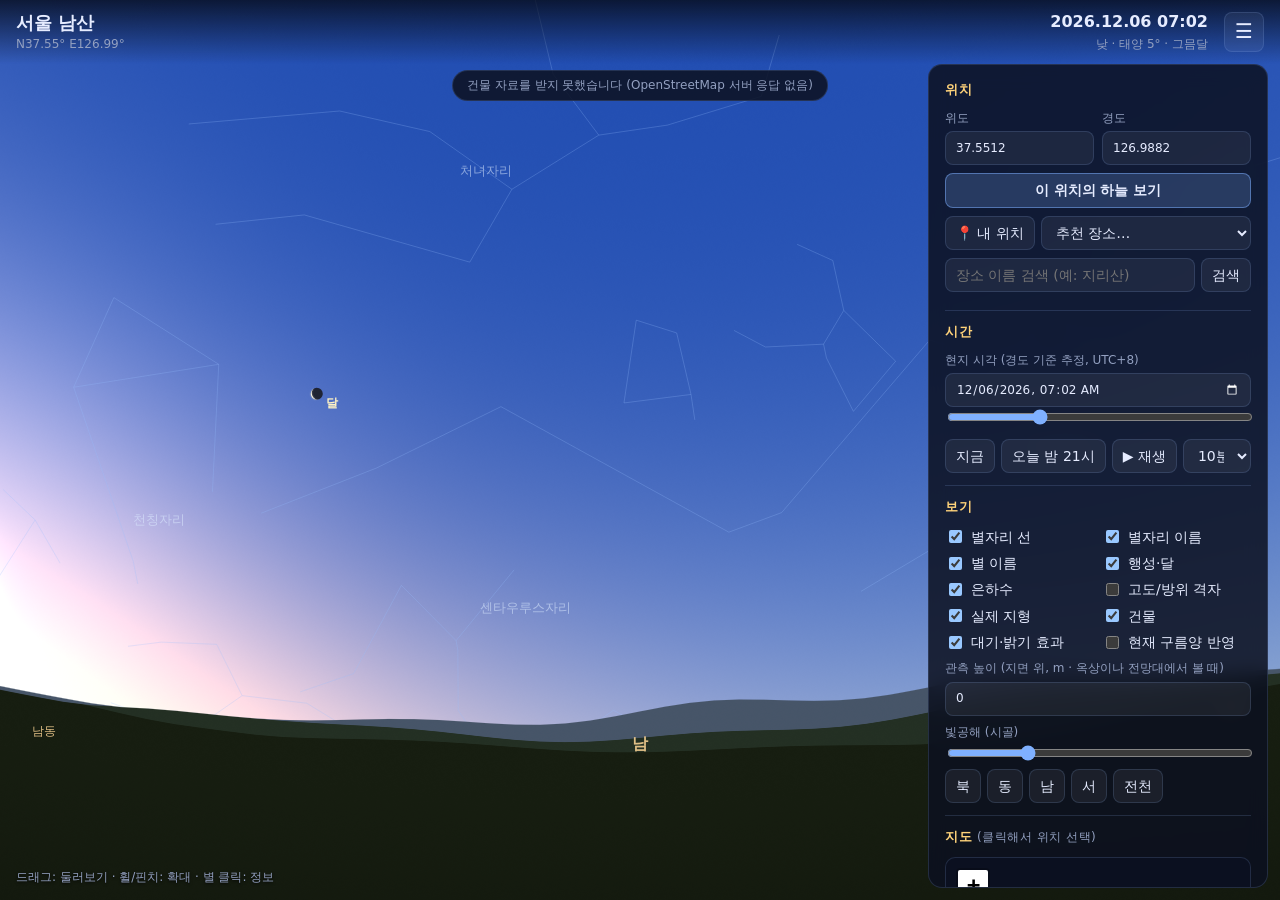
==== standalone.html @ bcc092e0 "Add single-file standalone.html build and .nojekyll Opening index.html on its own (without the css/," ====
<!doctype html>
<html lang="ko">
<head>
  <!-- 자동 생성 파일: tools/build_standalone.py 로 index.html에서 만듦. 직접 고치지 말 것 -->
  <meta charset="utf-8">
  <meta name="viewport" content="width=device-width, initial-scale=1, viewport-fit=cover">
  <title>밤하늘 별자리 관측기</title>
  <meta name="description" content="위도·경도를 입력하면 그 장소의 지형(산 능선, 바다)과 그 시각의 밤하늘 별자리·행성·달을 보여줍니다.">
  <style>
/* required styles */

.leaflet-pane,
.leaflet-tile,
.leaflet-marker-icon,
.leaflet-marker-shadow,
.leaflet-tile-container,
.leaflet-pane > svg,
.leaflet-pane > canvas,
.leaflet-zoom-box,
.leaflet-image-layer,
.leaflet-layer {
	position: absolute;
	left: 0;
	top: 0;
	}
.leaflet-container {
	overflow: hidden;
	}
.leaflet-tile,
.leaflet-marker-icon,
.leaflet-marker-shadow {
	-webkit-user-select: none;
	   -moz-user-select: none;
	        user-select: none;
	  -webkit-user-drag: none;
	}
/* Prevents IE11 from highlighting tiles in blue */
.leaflet-tile::selection {
	background: transparent;
}
/* Safari renders non-retina tile on retina better with this, but Chrome is worse */
.leaflet-safari .leaflet-tile {
	image-rendering: -webkit-optimize-contrast;
	}
/* hack that prevents hw layers "stretching" when loading new tiles */
.leaflet-safari .leaflet-tile-container {
	width: 1600px;
	height: 1600px;
	-webkit-transform-origin: 0 0;
	}
.leaflet-marker-icon,
.leaflet-marker-shadow {
	display: block;
	}
/* .leaflet-container svg: reset svg max-width decleration shipped in Joomla! (joomla.org) 3.x */
/* .leaflet-container img: map is broken in FF if you have max-width: 100% on tiles */
.leaflet-container .leaflet-overlay-pane svg {
	max-width: none !important;
	max-height: none !important;
	}
.leaflet-container .leaflet-marker-pane img,
.leaflet-container .leaflet-shadow-pane img,
.leaflet-container .leaflet-tile-pane img,
.leaflet-container img.leaflet-image-layer,
.leaflet-container .leaflet-tile {
	max-width: none !important;
	max-height: none !important;
	width: auto;
	padding: 0;
	}

.leaflet-container img.leaflet-tile {
	/* See: https://bugs.chromium.org/p/chromium/issues/detail?id=600120 */
	mix-blend-mode: plus-lighter;
}

.leaflet-container.leaflet-touch-zoom {
	-ms-touch-action: pan-x pan-y;
	touch-action: pan-x pan-y;
	}
.leaflet-container.leaflet-touch-drag {
	-ms-touch-action: pinch-zoom;
	/* Fallback for FF which doesn't support pinch-zoom */
	touch-action: none;
	touch-action: pinch-zoom;
}
.leaflet-container.leaflet-touch-drag.leaflet-touch-zoom {
	-ms-touch-action: none;
	touch-action: none;
}
.leaflet-container {
	-webkit-tap-highlight-color: transparent;
}
.leaflet-container a {
	-webkit-tap-highlight-color: rgba(51, 181, 229, 0.4);
}
.leaflet-tile {
	filter: inherit;
	visibility: hidden;
	}
.leaflet-tile-loaded {
	visibility: inherit;
	}
.leaflet-zoom-box {
	width: 0;
	height: 0;
	-moz-box-sizing: border-box;
	     box-sizing: border-box;
	z-index: 800;
	}
/* workaround for https://bugzilla.mozilla.org/show_bug.cgi?id=888319 */
.leaflet-overlay-pane svg {
	-moz-user-select: none;
	}

.leaflet-pane         { z-index: 400; }

.leaflet-tile-pane    { z-index: 200; }
.leaflet-overlay-pane { z-index: 400; }
.leaflet-shadow-pane  { z-index: 500; }
.leaflet-marker-pane  { z-index: 600; }
.leaflet-tooltip-pane   { z-index: 650; }
.leaflet-popup-pane   { z-index: 700; }

.leaflet-map-pane canvas { z-index: 100; }
.leaflet-map-pane svg    { z-index: 200; }

.leaflet-vml-shape {
	width: 1px;
	height: 1px;
	}
.lvml {
	behavior: url(#default#VML);
	display: inline-block;
	position: absolute;
	}


/* control positioning */

.leaflet-control {
	position: relative;
	z-index: 800;
	pointer-events: visiblePainted; /* IE 9-10 doesn't have auto */
	pointer-events: auto;
	}
.leaflet-top,
.leaflet-bottom {
	position: absolute;
	z-index: 1000;
	pointer-events: none;
	}
.leaflet-top {
	top: 0;
	}
.leaflet-right {
	right: 0;
	}
.leaflet-bottom {
	bottom: 0;
	}
.leaflet-left {
	left: 0;
	}
.leaflet-control {
	float: left;
	clear: both;
	}
.leaflet-right .leaflet-control {
	float: right;
	}
.leaflet-top .leaflet-control {
	margin-top: 10px;
	}
.leaflet-bottom .leaflet-control {
	margin-bottom: 10px;
	}
.leaflet-left .leaflet-control {
	margin-left: 10px;
	}
.leaflet-right .leaflet-control {
	margin-right: 10px;
	}


/* zoom and fade animations */

.leaflet-fade-anim .leaflet-popup {
	opacity: 0;
	-webkit-transition: opacity 0.2s linear;
	   -moz-transition: opacity 0.2s linear;
	        transition: opacity 0.2s linear;
	}
.leaflet-fade-anim .leaflet-map-pane .leaflet-popup {
	opacity: 1;
	}
.leaflet-zoom-animated {
	-webkit-transform-origin: 0 0;
	    -ms-transform-origin: 0 0;
	        transform-origin: 0 0;
	}
svg.leaflet-zoom-animated {
	will-change: transform;
}

.leaflet-zoom-anim .leaflet-zoom-animated {
	-webkit-transition: -webkit-transform 0.25s cubic-bezier(0,0,0.25,1);
	   -moz-transition:    -moz-transform 0.25s cubic-bezier(0,0,0.25,1);
	        transition:         transform 0.25s cubic-bezier(0,0,0.25,1);
	}
.leaflet-zoom-anim .leaflet-tile,
.leaflet-pan-anim .leaflet-tile {
	-webkit-transition: none;
	   -moz-transition: none;
	        transition: none;
	}

.leaflet-zoom-anim .leaflet-zoom-hide {
	visibility: hidden;
	}


/* cursors */

.leaflet-interactive {
	cursor: pointer;
	}
.leaflet-grab {
	cursor: -webkit-grab;
	cursor:    -moz-grab;
	cursor:         grab;
	}
.leaflet-crosshair,
.leaflet-crosshair .leaflet-interactive {
	cursor: crosshair;
	}
.leaflet-popup-pane,
.leaflet-control {
	cursor: auto;
	}
.leaflet-dragging .leaflet-grab,
.leaflet-dragging .leaflet-grab .leaflet-interactive,
.leaflet-dragging .leaflet-marker-draggable {
	cursor: move;
	cursor: -webkit-grabbing;
	cursor:    -moz-grabbing;
	cursor:         grabbing;
	}

/* marker & overlays interactivity */
.leaflet-marker-icon,
.leaflet-marker-shadow,
.leaflet-image-layer,
.leaflet-pane > svg path,
.leaflet-tile-container {
	pointer-events: none;
	}

.leaflet-marker-icon.leaflet-interactive,
.leaflet-image-layer.leaflet-interactive,
.leaflet-pane > svg path.leaflet-interactive,
svg.leaflet-image-layer.leaflet-interactive path {
	pointer-events: visiblePainted; /* IE 9-10 doesn't have auto */
	pointer-events: auto;
	}

/* visual tweaks */

.leaflet-container {
	background: #ddd;
	outline-offset: 1px;
	}
.leaflet-container a {
	color: #0078A8;
	}
.leaflet-zoom-box {
	border: 2px dotted #38f;
	background: rgba(255,255,255,0.5);
	}


/* general typography */
.leaflet-container {
	font-family: "Helvetica Neue", Arial, Helvetica, sans-serif;
	font-size: 12px;
	font-size: 0.75rem;
	line-height: 1.5;
	}


/* general toolbar styles */

.leaflet-bar {
	box-shadow: 0 1px 5px rgba(0,0,0,0.65);
	border-radius: 4px;
	}
.leaflet-bar a {
	background-color: #fff;
	border-bottom: 1px solid #ccc;
	width: 26px;
	height: 26px;
	line-height: 26px;
	display: block;
	text-align: center;
	text-decoration: none;
	color: black;
	}
.leaflet-bar a,
.leaflet-control-layers-toggle {
	background-position: 50% 50%;
	background-repeat: no-repeat;
	display: block;
	}
.leaflet-bar a:hover,
.leaflet-bar a:focus {
	background-color: #f4f4f4;
	}
.leaflet-bar a:first-child {
	border-top-left-radius: 4px;
	border-top-right-radius: 4px;
	}
.leaflet-bar a:last-child {
	border-bottom-left-radius: 4px;
	border-bottom-right-radius: 4px;
	border-bottom: none;
	}
.leaflet-bar a.leaflet-disabled {
	cursor: default;
	background-color: #f4f4f4;
	color: #bbb;
	}

.leaflet-touch .leaflet-bar a {
	width: 30px;
	height: 30px;
	line-height: 30px;
	}
.leaflet-touch .leaflet-bar a:first-child {
	border-top-left-radius: 2px;
	border-top-right-radius: 2px;
	}
.leaflet-touch .leaflet-bar a:last-child {
	border-bottom-left-radius: 2px;
	border-bottom-right-radius: 2px;
	}

/* zoom control */

.leaflet-control-zoom-in,
.leaflet-control-zoom-out {
	font: bold 18px 'Lucida Console', Monaco, monospace;
	text-indent: 1px;
	}

.leaflet-touch .leaflet-control-zoom-in, .leaflet-touch .leaflet-control-zoom-out  {
	font-size: 22px;
	}


/* layers control */

.leaflet-control-layers {
	box-shadow: 0 1px 5px rgba(0,0,0,0.4);
	background: #fff;
	border-radius: 5px;
	}
.leaflet-control-layers-toggle {
	background-image: url(images/layers.png);
	width: 36px;
	height: 36px;
	}
.leaflet-retina .leaflet-control-layers-toggle {
	background-image: url(images/layers-2x.png);
	background-size: 26px 26px;
	}
.leaflet-touch .leaflet-control-layers-toggle {
	width: 44px;
	height: 44px;
	}
.leaflet-control-layers .leaflet-control-layers-list,
.leaflet-control-layers-expanded .leaflet-control-layers-toggle {
	display: none;
	}
.leaflet-control-layers-expanded .leaflet-control-layers-list {
	display: block;
	position: relative;
	}
.leaflet-control-layers-expanded {
	padding: 6px 10px 6px 6px;
	color: #333;
	background: #fff;
	}
.leaflet-control-layers-scrollbar {
	overflow-y: scroll;
	overflow-x: hidden;
	padding-right: 5px;
	}
.leaflet-control-layers-selector {
	margin-top: 2px;
	position: relative;
	top: 1px;
	}
.leaflet-control-layers label {
	display: block;
	font-size: 13px;
	font-size: 1.08333em;
	}
.leaflet-control-layers-separator {
	height: 0;
	border-top: 1px solid #ddd;
	margin: 5px -10px 5px -6px;
	}

/* Default icon URLs */
.leaflet-default-icon-path { /* used only in path-guessing heuristic, see L.Icon.Default */
	background-image: url(images/marker-icon.png);
	}


/* attribution and scale controls */

.leaflet-container .leaflet-control-attribution {
	background: #fff;
	background: rgba(255, 255, 255, 0.8);
	margin: 0;
	}
.leaflet-control-attribution,
.leaflet-control-scale-line {
	padding: 0 5px;
	color: #333;
	line-height: 1.4;
	}
.leaflet-control-attribution a {
	text-decoration: none;
	}
.leaflet-control-attribution a:hover,
.leaflet-control-attribution a:focus {
	text-decoration: underline;
	}
.leaflet-attribution-flag {
	display: inline !important;
	vertical-align: baseline !important;
	width: 1em;
	height: 0.6669em;
	}
.leaflet-left .leaflet-control-scale {
	margin-left: 5px;
	}
.leaflet-bottom .leaflet-control-scale {
	margin-bottom: 5px;
	}
.leaflet-control-scale-line {
	border: 2px solid #777;
	border-top: none;
	line-height: 1.1;
	padding: 2px 5px 1px;
	white-space: nowrap;
	-moz-box-sizing: border-box;
	     box-sizing: border-box;
	background: rgba(255, 255, 255, 0.8);
	text-shadow: 1px 1px #fff;
	}
.leaflet-control-scale-line:not(:first-child) {
	border-top: 2px solid #777;
	border-bottom: none;
	margin-top: -2px;
	}
.leaflet-control-scale-line:not(:first-child):not(:last-child) {
	border-bottom: 2px solid #777;
	}

.leaflet-touch .leaflet-control-attribution,
.leaflet-touch .leaflet-control-layers,
.leaflet-touch .leaflet-bar {
	box-shadow: none;
	}
.leaflet-touch .leaflet-control-layers,
.leaflet-touch .leaflet-bar {
	border: 2px solid rgba(0,0,0,0.2);
	background-clip: padding-box;
	}


/* popup */

.leaflet-popup {
	position: absolute;
	text-align: center;
	margin-bottom: 20px;
	}
.leaflet-popup-content-wrapper {
	padding: 1px;
	text-align: left;
	border-radius: 12px;
	}
.leaflet-popup-content {
	margin: 13px 24px 13px 20px;
	line-height: 1.3;
	font-size: 13px;
	font-size: 1.08333em;
	min-height: 1px;
	}
.leaflet-popup-content p {
	margin: 17px 0;
	margin: 1.3em 0;
	}
.leaflet-popup-tip-container {
	width: 40px;
	height: 20px;
	position: absolute;
	left: 50%;
	margin-top: -1px;
	margin-left: -20px;
	overflow: hidden;
	pointer-events: none;
	}
.leaflet-popup-tip {
	width: 17px;
	height: 17px;
	padding: 1px;

	margin: -10px auto 0;
	pointer-events: auto;

	-webkit-transform: rotate(45deg);
	   -moz-transform: rotate(45deg);
	    -ms-transform: rotate(45deg);
	        transform: rotate(45deg);
	}
.leaflet-popup-content-wrapper,
.leaflet-popup-tip {
	background: white;
	color: #333;
	box-shadow: 0 3px 14px rgba(0,0,0,0.4);
	}
.leaflet-container a.leaflet-popup-close-button {
	position: absolute;
	top: 0;
	right: 0;
	border: none;
	text-align: center;
	width: 24px;
	height: 24px;
	font: 16px/24px Tahoma, Verdana, sans-serif;
	color: #757575;
	text-decoration: none;
	background: transparent;
	}
.leaflet-container a.leaflet-popup-close-button:hover,
.leaflet-container a.leaflet-popup-close-button:focus {
	color: #585858;
	}
.leaflet-popup-scrolled {
	overflow: auto;
	}

.leaflet-oldie .leaflet-popup-content-wrapper {
	-ms-zoom: 1;
	}
.leaflet-oldie .leaflet-popup-tip {
	width: 24px;
	margin: 0 auto;

	-ms-filter: "progid:DXImageTransform.Microsoft.Matrix(M11=0.70710678, M12=0.70710678, M21=-0.70710678, M22=0.70710678)";
	filter: progid:DXImageTransform.Microsoft.Matrix(M11=0.70710678, M12=0.70710678, M21=-0.70710678, M22=0.70710678);
	}

.leaflet-oldie .leaflet-control-zoom,
.leaflet-oldie .leaflet-control-layers,
.leaflet-oldie .leaflet-popup-content-wrapper,
.leaflet-oldie .leaflet-popup-tip {
	border: 1px solid #999;
	}


/* div icon */

.leaflet-div-icon {
	background: #fff;
	border: 1px solid #666;
	}


/* Tooltip */
/* Base styles for the element that has a tooltip */
.leaflet-tooltip {
	position: absolute;
	padding: 6px;
	background-color: #fff;
	border: 1px solid #fff;
	border-radius: 3px;
	color: #222;
	white-space: nowrap;
	-webkit-user-select: none;
	-moz-user-select: none;
	-ms-user-select: none;
	user-select: none;
	pointer-events: none;
	box-shadow: 0 1px 3px rgba(0,0,0,0.4);
	}
.leaflet-tooltip.leaflet-interactive {
	cursor: pointer;
	pointer-events: auto;
	}
.leaflet-tooltip-top:before,
.leaflet-tooltip-bottom:before,
.leaflet-tooltip-left:before,
.leaflet-tooltip-right:before {
	position: absolute;
	pointer-events: none;
	border: 6px solid transparent;
	background: transparent;
	content: "";
	}

/* Directions */

.leaflet-tooltip-bottom {
	margin-top: 6px;
}
.leaflet-tooltip-top {
	margin-top: -6px;
}
.leaflet-tooltip-bottom:before,
.leaflet-tooltip-top:before {
	left: 50%;
	margin-left: -6px;
	}
.leaflet-tooltip-top:before {
	bottom: 0;
	margin-bottom: -12px;
	border-top-color: #fff;
	}
.leaflet-tooltip-bottom:before {
	top: 0;
	margin-top: -12px;
	margin-left: -6px;
	border-bottom-color: #fff;
	}
.leaflet-tooltip-left {
	margin-left: -6px;
}
.leaflet-tooltip-right {
	margin-left: 6px;
}
.leaflet-tooltip-left:before,
.leaflet-tooltip-right:before {
	top: 50%;
	margin-top: -6px;
	}
.leaflet-tooltip-left:before {
	right: 0;
	margin-right: -12px;
	border-left-color: #fff;
	}
.leaflet-tooltip-right:before {
	left: 0;
	margin-left: -12px;
	border-right-color: #fff;
	}

/* Printing */

@media print {
	/* Prevent printers from removing background-images of controls. */
	.leaflet-control {
		-webkit-print-color-adjust: exact;
		print-color-adjust: exact;
		}
	}

</style>
  <style>
:root {
  --bg: #04060d;
  --panel: rgba(12, 17, 32, 0.86);
  --border: rgba(140, 170, 230, 0.18);
  --text: #e6ecff;
  --muted: #93a0c0;
  --accent: #ffd37a;
  --accent-2: #7fb0ff;
  color-scheme: dark;
}

* { box-sizing: border-box; }

html, body {
  margin: 0;
  height: 100%;
  overflow: hidden;
  background: var(--bg);
  color: var(--text);
  font: 14px/1.45 "Noto Sans KR", "Apple SD Gothic Neo", "Malgun Gothic", system-ui, sans-serif;
}

#sky {
  position: fixed;
  inset: 0;
  touch-action: none;
  cursor: grab;
}
#sky.dragging { cursor: grabbing; }
.sky-layer { position: absolute; inset: 0; display: block; }

#topbar {
  position: fixed;
  top: 0; left: 0; right: 0;
  display: flex;
  align-items: center;
  gap: 16px;
  padding: 10px 16px;
  padding-top: max(10px, env(safe-area-inset-top));
  background: linear-gradient(rgba(4, 6, 13, 0.75), rgba(4, 6, 13, 0));
  pointer-events: none;
}
#topbar > * { pointer-events: auto; }
.place { flex: 1; min-width: 0; }
#placeName { font-size: 18px; font-weight: 700; white-space: nowrap; overflow: hidden; text-overflow: ellipsis; }
.meta { color: var(--muted); font-size: 12px; font-weight: 400; }
.clock { text-align: right; font-variant-numeric: tabular-nums; white-space: nowrap; }
.clock b { display: block; font-size: 16px; }

.icon-btn {
  font-size: 20px;
  width: 40px; height: 40px;
  padding: 0;
}

button, select, input[type="search"], input[type="number"], input[type="datetime-local"] {
  font: inherit;
  color: var(--text);
  background: rgba(255, 255, 255, 0.06);
  border: 1px solid var(--border);
  border-radius: 8px;
  padding: 6px 10px;
  min-height: 34px;
}
button { cursor: pointer; }
button:hover { background: rgba(255, 255, 255, 0.12); }
button.primary { background: rgba(127, 176, 255, 0.22); border-color: rgba(127, 176, 255, 0.5); font-weight: 600; }
input:focus-visible, button:focus-visible, select:focus-visible { outline: 2px solid var(--accent-2); outline-offset: 1px; }
select option { background: #0c1120; }

#panel {
  position: fixed;
  top: 64px; right: 12px; bottom: 12px;
  width: 340px;
  overflow-y: auto;
  padding: 4px 16px 16px;
  background: var(--panel);
  border: 1px solid var(--border);
  border-radius: 14px;
  backdrop-filter: blur(10px);
  transition: transform 0.25s ease, opacity 0.25s ease;
}
#panel.closed { transform: translateX(calc(100% + 24px)); opacity: 0; pointer-events: none; }
#panel section { padding: 12px 0; border-bottom: 1px solid var(--border); }
#panel section:last-of-type { border-bottom: 0; }
#panel h2 { margin: 0 0 10px; font-size: 13px; letter-spacing: 0.04em; color: var(--accent); }

.grid2 { display: grid; grid-template-columns: 1fr 1fr; gap: 8px; }
.grid2 label { display: flex; flex-direction: column; gap: 4px; color: var(--muted); font-size: 12px; }
.grid2 input { width: 100%; }
.span2 { grid-column: span 2; }
.row { display: flex; flex-wrap: wrap; gap: 6px; margin-top: 8px; align-items: center; }
.row input[type="search"] { flex: 1; min-width: 0; }
.row select { flex: 1; min-width: 0; }
.block { display: block; color: var(--muted); font-size: 12px; margin-top: 8px; }
.block input { display: block; width: 100%; margin-top: 4px; }
input[type="range"] { width: 100%; accent-color: var(--accent-2); }
.checks { display: grid; grid-template-columns: 1fr 1fr; gap: 6px 8px; }
.checks label { display: flex; gap: 6px; align-items: center; cursor: pointer; }

#searchResults { list-style: none; margin: 6px 0 0; padding: 0; }
#searchResults li {
  padding: 6px 8px; border-radius: 6px; cursor: pointer; font-size: 12px; color: var(--muted);
}
#searchResults li:hover { background: rgba(255, 255, 255, 0.08); color: var(--text); }

#map { height: 220px; border-radius: 10px; border: 1px solid var(--border); background: #0b1020; }
.leaflet-container { font: inherit; }
.map-offline { display: grid; place-items: center; height: 100%; color: var(--muted); font-size: 12px; text-align: center; padding: 12px; }

.credits { color: var(--muted); font-size: 11px; margin: 12px 0 0; }

#info {
  position: fixed;
  left: 16px; bottom: 48px;
  max-width: min(320px, calc(100vw - 32px));
  padding: 12px 14px;
  background: var(--panel);
  border: 1px solid var(--border);
  border-radius: 12px;
  backdrop-filter: blur(10px);
}
#info h3 { margin: 0 0 4px; font-size: 16px; }
#info dl { display: grid; grid-template-columns: auto 1fr; gap: 2px 12px; margin: 6px 0 0; font-size: 12px; }
#info dt { color: var(--muted); }
#info dd { margin: 0; font-variant-numeric: tabular-nums; }

#status {
  position: fixed;
  left: 50%; top: 70px;
  transform: translateX(-50%);
  padding: 6px 14px;
  background: var(--panel);
  border: 1px solid var(--border);
  border-radius: 999px;
  font-size: 12px;
  color: var(--muted);
}

#hint {
  position: fixed;
  left: 16px; bottom: 14px;
  color: var(--muted);
  font-size: 12px;
  pointer-events: none;
  text-shadow: 0 1px 3px #000;
}

@media (max-width: 640px) {
  #topbar { padding-left: 16px; padding-right: 16px; gap: 10px; }
  #placeName { font-size: 15px; }
  .clock { font-size: 12px; }
  .clock b { font-size: 14px; }
  #panel {
    top: auto; left: 0; right: 0; bottom: 0;
    width: auto;
    max-height: 62vh;
    border-radius: 16px 16px 0 0;
    padding-bottom: max(16px, env(safe-area-inset-bottom));
  }
  #panel.closed { transform: translateY(calc(100% + 24px)); }
  #map { height: 180px; }
  #hint { display: none; }
  #info { bottom: 16px; }
}

</style>
</head>
<body>
  <div id="sky"></div>

  <header id="topbar">
    <div class="place">
      <div id="placeName">서울</div>
      <div id="placeMeta" class="meta"></div>
    </div>
    <div id="clock" class="clock"></div>
    <button id="togglePanel" class="icon-btn" title="설정 열기/닫기" aria-label="설정 열기/닫기">☰</button>
  </header>

  <aside id="panel">
    <section>
      <h2>위치</h2>
      <form id="locForm" class="grid2">
        <label>위도 <input id="lat" type="number" step="0.0001" min="-90" max="90" required></label>
        <label>경도 <input id="lon" type="number" step="0.0001" min="-180" max="180" required></label>
        <button type="submit" class="primary span2">이 위치의 하늘 보기</button>
      </form>
      <div class="row">
        <button id="geoBtn" type="button">📍 내 위치</button>
        <select id="presets" aria-label="추천 장소">
          <option value="">추천 장소…</option>
        </select>
      </div>
      <form id="searchForm" class="row">
        <input id="searchQ" type="search" placeholder="장소 이름 검색 (예: 지리산)">
        <button type="submit">검색</button>
      </form>
      <ul id="searchResults"></ul>
    </section>

    <section>
      <h2>시간</h2>
      <label class="block">현지 시각 <span id="tzLabel" class="meta"></span>
        <input id="datetime" type="datetime-local" step="60">
      </label>
      <input id="timeSlider" type="range" min="0" max="1439" step="1" aria-label="하루 중 시각">
      <div class="row">
        <button id="nowBtn" type="button">지금</button>
        <button id="tonightBtn" type="button">오늘 밤 21시</button>
        <button id="playBtn" type="button">▶ 재생</button>
        <select id="speed" aria-label="재생 속도">
          <option value="60">1분/초</option>
          <option value="600" selected>10분/초</option>
          <option value="3600">1시간/초</option>
        </select>
      </div>
    </section>

    <section>
      <h2>보기</h2>
      <div class="checks">
        <label><input type="checkbox" data-opt="lines" checked> 별자리 선</label>
        <label><input type="checkbox" data-opt="conNames" checked> 별자리 이름</label>
        <label><input type="checkbox" data-opt="starNames" checked> 별 이름</label>
        <label><input type="checkbox" data-opt="planets" checked> 행성·달</label>
        <label><input type="checkbox" data-opt="milkyWay" checked> 은하수</label>
        <label><input type="checkbox" data-opt="grid"> 고도/방위 격자</label>
        <label><input type="checkbox" data-opt="terrain" checked> 실제 지형</label>
        <label><input type="checkbox" data-opt="buildings" checked> 건물</label>
        <label><input type="checkbox" data-opt="atmosphere" checked> 대기·밝기 효과</label>
        <label><input type="checkbox" id="useCloud"> 현재 구름양 반영</label>
      </div>
      <label class="block">관측 높이 <span class="meta">(지면 위, m · 옥상이나 전망대에서 볼 때)</span>
        <input id="eyeHeight" type="number" min="0" max="2000" step="1" value="0">
      </label>
      <label class="block">빛공해 <span id="pollutionLabel" class="meta"></span>
        <input id="pollution" type="range" min="0" max="1" step="0.05" value="0.25">
      </label>
      <div class="row">
        <button type="button" data-look="0">북</button>
        <button type="button" data-look="90">동</button>
        <button type="button" data-look="180">남</button>
        <button type="button" data-look="270">서</button>
        <button type="button" id="zenithBtn">전천</button>
      </div>
    </section>

    <section>
      <h2>지도 <span class="meta">(클릭해서 위치 선택)</span></h2>
      <div id="map"></div>
      <div class="row">
        <label><input type="radio" name="basemap" value="sat" checked> 위성</label>
        <label><input type="radio" name="basemap" value="osm"> 일반 지도</label>
      </div>
    </section>

    <p class="credits">
      별 자료: Hipparcos·Yale BSC (d3-celestial, BSD-3) · 지형·시간대: Open-Meteo · 건물: OpenStreetMap (Overpass) · 지명: OpenStreetMap Nominatim ·
      위성 사진: Esri World Imagery
    </p>
  </aside>

  <div id="info" hidden></div>
  <div id="status" hidden></div>
  <div id="hint">드래그: 둘러보기 · 휠/핀치: 확대 · 별 클릭: 정보</div>

  <script>
/* @preserve
 * Leaflet 1.9.4, a JS library for interactive maps. https://leafletjs.com
 * (c) 2010-2023 Vladimir Agafonkin, (c) 2010-2011 CloudMade
 */
!function(t,e){"object"==typeof exports&&"undefined"!=typeof module?e(exports):"function"==typeof define&&define.amd?define(["exports"],e):e((t="undefined"!=typeof globalThis?globalThis:t||self).leaflet={})}(this,function(t){"use strict";function l(t){for(var e,i,n=1,o=arguments.length;n<o;n++)for(e in i=arguments[n])t[e]=i[e];return t}var R=Object.create||function(t){return N.prototype=t,new N};function N(){}function a(t,e){var i,n=Array.prototype.slice;return t.bind?t.bind.apply(t,n.call(arguments,1)):(i=n.call(arguments,2),function(){return t.apply(e,i.length?i.concat(n.call(arguments)):arguments)})}var D=0;function h(t){return"_leaflet_id"in t||(t._leaflet_id=++D),t._leaflet_id}function j(t,e,i){var n,o,s=function(){n=!1,o&&(r.apply(i,o),o=!1)},r=function(){n?o=arguments:(t.apply(i,arguments),setTimeout(s,e),n=!0)};return r}function H(t,e,i){var n=e[1],e=e[0],o=n-e;return t===n&&i?t:((t-e)%o+o)%o+e}function u(){return!1}function i(t,e){return!1===e?t:(e=Math.pow(10,void 0===e?6:e),Math.round(t*e)/e)}function W(t){return t.trim?t.trim():t.replace(/^\s+|\s+$/g,"")}function F(t){return W(t).split(/\s+/)}function c(t,e){for(var i in Object.prototype.hasOwnProperty.call(t,"options")||(t.options=t.options?R(t.options):{}),e)t.options[i]=e[i];return t.options}function U(t,e,i){var n,o=[];for(n in t)o.push(encodeURIComponent(i?n.toUpperCase():n)+"="+encodeURIComponent(t[n]));return(e&&-1!==e.indexOf("?")?"&":"?")+o.join("&")}var V=/\{ *([\w_ -]+) *\}/g;function q(t,i){return t.replace(V,function(t,e){e=i[e];if(void 0===e)throw new Error("No value provided for variable "+t);return e="function"==typeof e?e(i):e})}var d=Array.isArray||function(t){return"[object Array]"===Object.prototype.toString.call(t)};function G(t,e){for(var i=0;i<t.length;i++)if(t[i]===e)return i;return-1}var K="[data-uri]";function Y(t){return window["webkit"+t]||window["moz"+t]||window["ms"+t]}var X=0;function J(t){var e=+new Date,i=Math.max(0,16-(e-X));return X=e+i,window.setTimeout(t,i)}var $=window.requestAnimationFrame||Y("RequestAnimationFrame")||J,Q=window.cancelAnimationFrame||Y("CancelAnimationFrame")||Y("CancelRequestAnimationFrame")||function(t){window.clearTimeout(t)};function x(t,e,i){if(!i||$!==J)return $.call(window,a(t,e));t.call(e)}function r(t){t&&Q.call(window,t)}var tt={__proto__:null,extend:l,create:R,bind:a,get lastId(){return D},stamp:h,throttle:j,wrapNum:H,falseFn:u,formatNum:i,trim:W,splitWords:F,setOptions:c,getParamString:U,template:q,isArray:d,indexOf:G,emptyImageUrl:K,requestFn:$,cancelFn:Q,requestAnimFrame:x,cancelAnimFrame:r};function et(){}et.extend=function(t){function e(){c(this),this.initialize&&this.initialize.apply(this,arguments),this.callInitHooks()}var i,n=e.__super__=this.prototype,o=R(n);for(i in(o.constructor=e).prototype=o,this)Object.prototype.hasOwnProperty.call(this,i)&&"prototype"!==i&&"__super__"!==i&&(e[i]=this[i]);if(t.statics&&l(e,t.statics),t.includes){var s=t.includes;if("undefined"!=typeof L&&L&&L.Mixin){s=d(s)?s:[s];for(var r=0;r<s.length;r++)s[r]===L.Mixin.Events&&console.warn("Deprecated include of L.Mixin.Events: this property will be removed in future releases, please inherit from L.Evented instead.",(new Error).stack)}l.apply(null,[o].concat(t.includes))}return l(o,t),delete o.statics,delete o.includes,o.options&&(o.options=n.options?R(n.options):{},l(o.options,t.options)),o._initHooks=[],o.callInitHooks=function(){if(!this._initHooksCalled){n.callInitHooks&&n.callInitHooks.call(this),this._initHooksCalled=!0;for(var t=0,e=o._initHooks.length;t<e;t++)o._initHooks[t].call(this)}},e},et.include=function(t){var e=this.prototype.options;return l(this.prototype,t),t.options&&(this.prototype.options=e,this.mergeOptions(t.options)),this},et.mergeOptions=function(t){return l(this.prototype.options,t),this},et.addInitHook=function(t){var e=Array.prototype.slice.call(arguments,1),i="function"==typeof t?t:function(){this[t].apply(this,e)};return this.prototype._initHooks=this.prototype._initHooks||[],this.prototype._initHooks.push(i),this};var e={on:function(t,e,i){if("object"==typeof t)for(var n in t)this._on(n,t[n],e);else for(var o=0,s=(t=F(t)).length;o<s;o++)this._on(t[o],e,i);return this},off:function(t,e,i){if(arguments.length)if("object"==typeof t)for(var n in t)this._off(n,t[n],e);else{t=F(t);for(var o=1===arguments.length,s=0,r=t.length;s<r;s++)o?this._off(t[s]):this._off(t[s],e,i)}else delete this._events;return this},_on:function(t,e,i,n){"function"!=typeof e?console.warn("wrong listener type: "+typeof e):!1===this._listens(t,e,i)&&(e={fn:e,ctx:i=i===this?void 0:i},n&&(e.once=!0),this._events=this._events||{},this._events[t]=this._events[t]||[],this._events[t].push(e))},_off:function(t,e,i){var n,o,s;if(this._events&&(n=this._events[t]))if(1===arguments.length){if(this._firingCount)for(o=0,s=n.length;o<s;o++)n[o].fn=u;delete this._events[t]}else"function"!=typeof e?console.warn("wrong listener type: "+typeof e):!1!==(e=this._listens(t,e,i))&&(i=n[e],this._firingCount&&(i.fn=u,this._events[t]=n=n.slice()),n.splice(e,1))},fire:function(t,e,i){if(this.listens(t,i)){var n=l({},e,{type:t,target:this,sourceTarget:e&&e.sourceTarget||this});if(this._events){var o=this._events[t];if(o){this._firingCount=this._firingCount+1||1;for(var s=0,r=o.length;s<r;s++){var a=o[s],h=a.fn;a.once&&this.off(t,h,a.ctx),h.call(a.ctx||this,n)}this._firingCount--}}i&&this._propagateEvent(n)}return this},listens:function(t,e,i,n){"string"!=typeof t&&console.warn('"string" type argument expected');var o=e,s=("function"!=typeof e&&(n=!!e,i=o=void 0),this._events&&this._events[t]);if(s&&s.length&&!1!==this._listens(t,o,i))return!0;if(n)for(var r in this._eventParents)if(this._eventParents[r].listens(t,e,i,n))return!0;return!1},_listens:function(t,e,i){if(this._events){var n=this._events[t]||[];if(!e)return!!n.length;i===this&&(i=void 0);for(var o=0,s=n.length;o<s;o++)if(n[o].fn===e&&n[o].ctx===i)return o}return!1},once:function(t,e,i){if("object"==typeof t)for(var n in t)this._on(n,t[n],e,!0);else for(var o=0,s=(t=F(t)).length;o<s;o++)this._on(t[o],e,i,!0);return this},addEventParent:function(t){return this._eventParents=this._eventParents||{},this._eventParents[h(t)]=t,this},removeEventParent:function(t){return this._eventParents&&delete this._eventParents[h(t)],this},_propagateEvent:function(t){for(var e in this._eventParents)this._eventParents[e].fire(t.type,l({layer:t.target,propagatedFrom:t.target},t),!0)}},it=(e.addEventListener=e.on,e.removeEventListener=e.clearAllEventListeners=e.off,e.addOneTimeEventListener=e.once,e.fireEvent=e.fire,e.hasEventListeners=e.listens,et.extend(e));function p(t,e,i){this.x=i?Math.round(t):t,this.y=i?Math.round(e):e}var nt=Math.trunc||function(t){return 0<t?Math.floor(t):Math.ceil(t)};function m(t,e,i){return t instanceof p?t:d(t)?new p(t[0],t[1]):null==t?t:"object"==typeof t&&"x"in t&&"y"in t?new p(t.x,t.y):new p(t,e,i)}function f(t,e){if(t)for(var i=e?[t,e]:t,n=0,o=i.length;n<o;n++)this.extend(i[n])}function _(t,e){return!t||t instanceof f?t:new f(t,e)}function s(t,e){if(t)for(var i=e?[t,e]:t,n=0,o=i.length;n<o;n++)this.extend(i[n])}function g(t,e){return t instanceof s?t:new s(t,e)}function v(t,e,i){if(isNaN(t)||isNaN(e))throw new Error("Invalid LatLng object: ("+t+", "+e+")");this.lat=+t,this.lng=+e,void 0!==i&&(this.alt=+i)}function w(t,e,i){return t instanceof v?t:d(t)&&"object"!=typeof t[0]?3===t.length?new v(t[0],t[1],t[2]):2===t.length?new v(t[0],t[1]):null:null==t?t:"object"==typeof t&&"lat"in t?new v(t.lat,"lng"in t?t.lng:t.lon,t.alt):void 0===e?null:new v(t,e,i)}p.prototype={clone:function(){return new p(this.x,this.y)},add:function(t){return this.clone()._add(m(t))},_add:function(t){return this.x+=t.x,this.y+=t.y,this},subtract:function(t){return this.clone()._subtract(m(t))},_subtract:function(t){return this.x-=t.x,this.y-=t.y,this},divideBy:function(t){return this.clone()._divideBy(t)},_divideBy:function(t){return this.x/=t,this.y/=t,this},multiplyBy:function(t){return this.clone()._multiplyBy(t)},_multiplyBy:function(t){return this.x*=t,this.y*=t,this},scaleBy:function(t){return new p(this.x*t.x,this.y*t.y)},unscaleBy:function(t){return new p(this.x/t.x,this.y/t.y)},round:function(){return this.clone()._round()},_round:function(){return this.x=Math.round(this.x),this.y=Math.round(this.y),this},floor:function(){return this.clone()._floor()},_floor:function(){return this.x=Math.floor(this.x),this.y=Math.floor(this.y),this},ceil:function(){return this.clone()._ceil()},_ceil:function(){return this.x=Math.ceil(this.x),this.y=Math.ceil(this.y),this},trunc:function(){return this.clone()._trunc()},_trunc:function(){return this.x=nt(this.x),this.y=nt(this.y),this},distanceTo:function(t){var e=(t=m(t)).x-this.x,t=t.y-this.y;return Math.sqrt(e*e+t*t)},equals:function(t){return(t=m(t)).x===this.x&&t.y===this.y},contains:function(t){return t=m(t),Math.abs(t.x)<=Math.abs(this.x)&&Math.abs(t.y)<=Math.abs(this.y)},toString:function(){return"Point("+i(this.x)+", "+i(this.y)+")"}},f.prototype={extend:function(t){var e,i;if(t){if(t instanceof p||"number"==typeof t[0]||"x"in t)e=i=m(t);else if(e=(t=_(t)).min,i=t.max,!e||!i)return this;this.min||this.max?(this.min.x=Math.min(e.x,this.min.x),this.max.x=Math.max(i.x,this.max.x),this.min.y=Math.min(e.y,this.min.y),this.max.y=Math.max(i.y,this.max.y)):(this.min=e.clone(),this.max=i.clone())}return this},getCenter:function(t){return m((this.min.x+this.max.x)/2,(this.min.y+this.max.y)/2,t)},getBottomLeft:function(){return m(this.min.x,this.max.y)},getTopRight:function(){return m(this.max.x,this.min.y)},getTopLeft:function(){return this.min},getBottomRight:function(){return this.max},getSize:function(){return this.max.subtract(this.min)},contains:function(t){var e,i;return(t=("number"==typeof t[0]||t instanceof p?m:_)(t))instanceof f?(e=t.min,i=t.max):e=i=t,e.x>=this.min.x&&i.x<=this.max.x&&e.y>=this.min.y&&i.y<=this.max.y},intersects:function(t){t=_(t);var e=this.min,i=this.max,n=t.min,t=t.max,o=t.x>=e.x&&n.x<=i.x,t=t.y>=e.y&&n.y<=i.y;return o&&t},overlaps:function(t){t=_(t);var e=this.min,i=this.max,n=t.min,t=t.max,o=t.x>e.x&&n.x<i.x,t=t.y>e.y&&n.y<i.y;return o&&t},isValid:function(){return!(!this.min||!this.max)},pad:function(t){var e=this.min,i=this.max,n=Math.abs(e.x-i.x)*t,t=Math.abs(e.y-i.y)*t;return _(m(e.x-n,e.y-t),m(i.x+n,i.y+t))},equals:function(t){return!!t&&(t=_(t),this.min.equals(t.getTopLeft())&&this.max.equals(t.getBottomRight()))}},s.prototype={extend:function(t){var e,i,n=this._southWest,o=this._northEast;if(t instanceof v)i=e=t;else{if(!(t instanceof s))return t?this.extend(w(t)||g(t)):this;if(e=t._southWest,i=t._northEast,!e||!i)return this}return n||o?(n.lat=Math.min(e.lat,n.lat),n.lng=Math.min(e.lng,n.lng),o.lat=Math.max(i.lat,o.lat),o.lng=Math.max(i.lng,o.lng)):(this._southWest=new v(e.lat,e.lng),this._northEast=new v(i.lat,i.lng)),this},pad:function(t){var e=this._southWest,i=this._northEast,n=Math.abs(e.lat-i.lat)*t,t=Math.abs(e.lng-i.lng)*t;return new s(new v(e.lat-n,e.lng-t),new v(i.lat+n,i.lng+t))},getCenter:function(){return new v((this._southWest.lat+this._northEast.lat)/2,(this._southWest.lng+this._northEast.lng)/2)},getSouthWest:function(){return this._southWest},getNorthEast:function(){return this._northEast},getNorthWest:function(){return new v(this.getNorth(),this.getWest())},getSouthEast:function(){return new v(this.getSouth(),this.getEast())},getWest:function(){return this._southWest.lng},getSouth:function(){return this._southWest.lat},getEast:function(){return this._northEast.lng},getNorth:function(){return this._northEast.lat},contains:function(t){t=("number"==typeof t[0]||t instanceof v||"lat"in t?w:g)(t);var e,i,n=this._southWest,o=this._northEast;return t instanceof s?(e=t.getSouthWest(),i=t.getNorthEast()):e=i=t,e.lat>=n.lat&&i.lat<=o.lat&&e.lng>=n.lng&&i.lng<=o.lng},intersects:function(t){t=g(t);var e=this._southWest,i=this._northEast,n=t.getSouthWest(),t=t.getNorthEast(),o=t.lat>=e.lat&&n.lat<=i.lat,t=t.lng>=e.lng&&n.lng<=i.lng;return o&&t},overlaps:function(t){t=g(t);var e=this._southWest,i=this._northEast,n=t.getSouthWest(),t=t.getNorthEast(),o=t.lat>e.lat&&n.lat<i.lat,t=t.lng>e.lng&&n.lng<i.lng;return o&&t},toBBoxString:function(){return[this.getWest(),this.getSouth(),this.getEast(),this.getNorth()].join(",")},equals:function(t,e){return!!t&&(t=g(t),this._southWest.equals(t.getSouthWest(),e)&&this._northEast.equals(t.getNorthEast(),e))},isValid:function(){return!(!this._southWest||!this._northEast)}};var ot={latLngToPoint:function(t,e){t=this.projection.project(t),e=this.scale(e);return this.transformation._transform(t,e)},pointToLatLng:function(t,e){e=this.scale(e),t=this.transformation.untransform(t,e);return this.projection.unproject(t)},project:function(t){return this.projection.project(t)},unproject:function(t){return this.projection.unproject(t)},scale:function(t){return 256*Math.pow(2,t)},zoom:function(t){return Math.log(t/256)/Math.LN2},getProjectedBounds:function(t){var e;return this.infinite?null:(e=this.projection.bounds,t=this.scale(t),new f(this.transformation.transform(e.min,t),this.transformation.transform(e.max,t)))},infinite:!(v.prototype={equals:function(t,e){return!!t&&(t=w(t),Math.max(Math.abs(this.lat-t.lat),Math.abs(this.lng-t.lng))<=(void 0===e?1e-9:e))},toString:function(t){return"LatLng("+i(this.lat,t)+", "+i(this.lng,t)+")"},distanceTo:function(t){return st.distance(this,w(t))},wrap:function(){return st.wrapLatLng(this)},toBounds:function(t){var t=180*t/40075017,e=t/Math.cos(Math.PI/180*this.lat);return g([this.lat-t,this.lng-e],[this.lat+t,this.lng+e])},clone:function(){return new v(this.lat,this.lng,this.alt)}}),wrapLatLng:function(t){var e=this.wrapLng?H(t.lng,this.wrapLng,!0):t.lng;return new v(this.wrapLat?H(t.lat,this.wrapLat,!0):t.lat,e,t.alt)},wrapLatLngBounds:function(t){var e=t.getCenter(),i=this.wrapLatLng(e),n=e.lat-i.lat,e=e.lng-i.lng;return 0==n&&0==e?t:(i=t.getSouthWest(),t=t.getNorthEast(),new s(new v(i.lat-n,i.lng-e),new v(t.lat-n,t.lng-e)))}},st=l({},ot,{wrapLng:[-180,180],R:6371e3,distance:function(t,e){var i=Math.PI/180,n=t.lat*i,o=e.lat*i,s=Math.sin((e.lat-t.lat)*i/2),e=Math.sin((e.lng-t.lng)*i/2),t=s*s+Math.cos(n)*Math.cos(o)*e*e,i=2*Math.atan2(Math.sqrt(t),Math.sqrt(1-t));return this.R*i}}),rt=6378137,rt={R:rt,MAX_LATITUDE:85.0511287798,project:function(t){var e=Math.PI/180,i=this.MAX_LATITUDE,i=Math.max(Math.min(i,t.lat),-i),i=Math.sin(i*e);return new p(this.R*t.lng*e,this.R*Math.log((1+i)/(1-i))/2)},unproject:function(t){var e=180/Math.PI;return new v((2*Math.atan(Math.exp(t.y/this.R))-Math.PI/2)*e,t.x*e/this.R)},bounds:new f([-(rt=rt*Math.PI),-rt],[rt,rt])};function at(t,e,i,n){d(t)?(this._a=t[0],this._b=t[1],this._c=t[2],this._d=t[3]):(this._a=t,this._b=e,this._c=i,this._d=n)}function ht(t,e,i,n){return new at(t,e,i,n)}at.prototype={transform:function(t,e){return this._transform(t.clone(),e)},_transform:function(t,e){return t.x=(e=e||1)*(this._a*t.x+this._b),t.y=e*(this._c*t.y+this._d),t},untransform:function(t,e){return new p((t.x/(e=e||1)-this._b)/this._a,(t.y/e-this._d)/this._c)}};var lt=l({},st,{code:"EPSG:3857",projection:rt,transformation:ht(lt=.5/(Math.PI*rt.R),.5,-lt,.5)}),ut=l({},lt,{code:"EPSG:900913"});function ct(t){return document.createElementNS("http://www.w3.org/2000/svg",t)}function dt(t,e){for(var i,n,o,s,r="",a=0,h=t.length;a<h;a++){for(i=0,n=(o=t[a]).length;i<n;i++)r+=(i?"L":"M")+(s=o[i]).x+" "+s.y;r+=e?b.svg?"z":"x":""}return r||"M0 0"}var _t=document.documentElement.style,pt="ActiveXObject"in window,mt=pt&&!document.addEventListener,n="msLaunchUri"in navigator&&!("documentMode"in document),ft=y("webkit"),gt=y("android"),vt=y("android 2")||y("android 3"),yt=parseInt(/WebKit\/([0-9]+)|$/.exec(navigator.userAgent)[1],10),yt=gt&&y("Google")&&yt<537&&!("AudioNode"in window),xt=!!window.opera,wt=!n&&y("chrome"),bt=y("gecko")&&!ft&&!xt&&!pt,Pt=!wt&&y("safari"),Lt=y("phantom"),o="OTransition"in _t,Tt=0===navigator.platform.indexOf("Win"),Mt=pt&&"transition"in _t,zt="WebKitCSSMatrix"in window&&"m11"in new window.WebKitCSSMatrix&&!vt,_t="MozPerspective"in _t,Ct=!window.L_DISABLE_3D&&(Mt||zt||_t)&&!o&&!Lt,Zt="undefined"!=typeof orientation||y("mobile"),St=Zt&&ft,Et=Zt&&zt,kt=!window.PointerEvent&&window.MSPointerEvent,Ot=!(!window.PointerEvent&&!kt),At="ontouchstart"in window||!!window.TouchEvent,Bt=!window.L_NO_TOUCH&&(At||Ot),It=Zt&&xt,Rt=Zt&&bt,Nt=1<(window.devicePixelRatio||window.screen.deviceXDPI/window.screen.logicalXDPI),Dt=function(){var t=!1;try{var e=Object.defineProperty({},"passive",{get:function(){t=!0}});window.addEventListener("testPassiveEventSupport",u,e),window.removeEventListener("testPassiveEventSupport",u,e)}catch(t){}return t}(),jt=!!document.createElement("canvas").getContext,Ht=!(!document.createElementNS||!ct("svg").createSVGRect),Wt=!!Ht&&((Wt=document.createElement("div")).innerHTML="<svg/>","http://www.w3.org/2000/svg"===(Wt.firstChild&&Wt.firstChild.namespaceURI));function y(t){return 0<=navigator.userAgent.toLowerCase().indexOf(t)}var b={ie:pt,ielt9:mt,edge:n,webkit:ft,android:gt,android23:vt,androidStock:yt,opera:xt,chrome:wt,gecko:bt,safari:Pt,phantom:Lt,opera12:o,win:Tt,ie3d:Mt,webkit3d:zt,gecko3d:_t,any3d:Ct,mobile:Zt,mobileWebkit:St,mobileWebkit3d:Et,msPointer:kt,pointer:Ot,touch:Bt,touchNative:At,mobileOpera:It,mobileGecko:Rt,retina:Nt,passiveEvents:Dt,canvas:jt,svg:Ht,vml:!Ht&&function(){try{var t=document.createElement("div"),e=(t.innerHTML='<v:shape adj="1"/>',t.firstChild);return e.style.behavior="url(#default#VML)",e&&"object"==typeof e.adj}catch(t){return!1}}(),inlineSvg:Wt,mac:0===navigator.platform.indexOf("Mac"),linux:0===navigator.platform.indexOf("Linux")},Ft=b.msPointer?"MSPointerDown":"pointerdown",Ut=b.msPointer?"MSPointerMove":"pointermove",Vt=b.msPointer?"MSPointerUp":"pointerup",qt=b.msPointer?"MSPointerCancel":"pointercancel",Gt={touchstart:Ft,touchmove:Ut,touchend:Vt,touchcancel:qt},Kt={touchstart:function(t,e){e.MSPOINTER_TYPE_TOUCH&&e.pointerType===e.MSPOINTER_TYPE_TOUCH&&O(e);ee(t,e)},touchmove:ee,touchend:ee,touchcancel:ee},Yt={},Xt=!1;function Jt(t,e,i){return"touchstart"!==e||Xt||(document.addEventListener(Ft,$t,!0),document.addEventListener(Ut,Qt,!0),document.addEventListener(Vt,te,!0),document.addEventListener(qt,te,!0),Xt=!0),Kt[e]?(i=Kt[e].bind(this,i),t.addEventListener(Gt[e],i,!1),i):(console.warn("wrong event specified:",e),u)}function $t(t){Yt[t.pointerId]=t}function Qt(t){Yt[t.pointerId]&&(Yt[t.pointerId]=t)}function te(t){delete Yt[t.pointerId]}function ee(t,e){if(e.pointerType!==(e.MSPOINTER_TYPE_MOUSE||"mouse")){for(var i in e.touches=[],Yt)e.touches.push(Yt[i]);e.changedTouches=[e],t(e)}}var ie=200;function ne(t,i){t.addEventListener("dblclick",i);var n,o=0;function e(t){var e;1!==t.detail?n=t.detail:"mouse"===t.pointerType||t.sourceCapabilities&&!t.sourceCapabilities.firesTouchEvents||((e=Ne(t)).some(function(t){return t instanceof HTMLLabelElement&&t.attributes.for})&&!e.some(function(t){return t instanceof HTMLInputElement||t instanceof HTMLSelectElement})||((e=Date.now())-o<=ie?2===++n&&i(function(t){var e,i,n={};for(i in t)e=t[i],n[i]=e&&e.bind?e.bind(t):e;return(t=n).type="dblclick",n.detail=2,n.isTrusted=!1,n._simulated=!0,n}(t)):n=1,o=e))}return t.addEventListener("click",e),{dblclick:i,simDblclick:e}}var oe,se,re,ae,he,le,ue=we(["transform","webkitTransform","OTransform","MozTransform","msTransform"]),ce=we(["webkitTransition","transition","OTransition","MozTransition","msTransition"]),de="webkitTransition"===ce||"OTransition"===ce?ce+"End":"transitionend";function _e(t){return"string"==typeof t?document.getElementById(t):t}function pe(t,e){var i=t.style[e]||t.currentStyle&&t.currentStyle[e];return"auto"===(i=i&&"auto"!==i||!document.defaultView?i:(t=document.defaultView.getComputedStyle(t,null))?t[e]:null)?null:i}function P(t,e,i){t=document.createElement(t);return t.className=e||"",i&&i.appendChild(t),t}function T(t){var e=t.parentNode;e&&e.removeChild(t)}function me(t){for(;t.firstChild;)t.removeChild(t.firstChild)}function fe(t){var e=t.parentNode;e&&e.lastChild!==t&&e.appendChild(t)}function ge(t){var e=t.parentNode;e&&e.firstChild!==t&&e.insertBefore(t,e.firstChild)}function ve(t,e){return void 0!==t.classList?t.classList.contains(e):0<(t=xe(t)).length&&new RegExp("(^|\\s)"+e+"(\\s|$)").test(t)}function M(t,e){var i;if(void 0!==t.classList)for(var n=F(e),o=0,s=n.length;o<s;o++)t.classList.add(n[o]);else ve(t,e)||ye(t,((i=xe(t))?i+" ":"")+e)}function z(t,e){void 0!==t.classList?t.classList.remove(e):ye(t,W((" "+xe(t)+" ").replace(" "+e+" "," ")))}function ye(t,e){void 0===t.className.baseVal?t.className=e:t.className.baseVal=e}function xe(t){return void 0===(t=t.correspondingElement?t.correspondingElement:t).className.baseVal?t.className:t.className.baseVal}function C(t,e){if("opacity"in t.style)t.style.opacity=e;else if("filter"in t.style){var i=!1,n="DXImageTransform.Microsoft.Alpha";try{i=t.filters.item(n)}catch(t){if(1===e)return}e=Math.round(100*e),i?(i.Enabled=100!==e,i.Opacity=e):t.style.filter+=" progid:"+n+"(opacity="+e+")"}}function we(t){for(var e=document.documentElement.style,i=0;i<t.length;i++)if(t[i]in e)return t[i];return!1}function be(t,e,i){e=e||new p(0,0);t.style[ue]=(b.ie3d?"translate("+e.x+"px,"+e.y+"px)":"translate3d("+e.x+"px,"+e.y+"px,0)")+(i?" scale("+i+")":"")}function Z(t,e){t._leaflet_pos=e,b.any3d?be(t,e):(t.style.left=e.x+"px",t.style.top=e.y+"px")}function Pe(t){return t._leaflet_pos||new p(0,0)}function Le(){S(window,"dragstart",O)}function Te(){k(window,"dragstart",O)}function Me(t){for(;-1===t.tabIndex;)t=t.parentNode;t.style&&(ze(),le=(he=t).style.outlineStyle,t.style.outlineStyle="none",S(window,"keydown",ze))}function ze(){he&&(he.style.outlineStyle=le,le=he=void 0,k(window,"keydown",ze))}function Ce(t){for(;!((t=t.parentNode).offsetWidth&&t.offsetHeight||t===document.body););return t}function Ze(t){var e=t.getBoundingClientRect();return{x:e.width/t.offsetWidth||1,y:e.height/t.offsetHeight||1,boundingClientRect:e}}ae="onselectstart"in document?(re=function(){S(window,"selectstart",O)},function(){k(window,"selectstart",O)}):(se=we(["userSelect","WebkitUserSelect","OUserSelect","MozUserSelect","msUserSelect"]),re=function(){var t;se&&(t=document.documentElement.style,oe=t[se],t[se]="none")},function(){se&&(document.documentElement.style[se]=oe,oe=void 0)});pt={__proto__:null,TRANSFORM:ue,TRANSITION:ce,TRANSITION_END:de,get:_e,getStyle:pe,create:P,remove:T,empty:me,toFront:fe,toBack:ge,hasClass:ve,addClass:M,removeClass:z,setClass:ye,getClass:xe,setOpacity:C,testProp:we,setTransform:be,setPosition:Z,getPosition:Pe,get disableTextSelection(){return re},get enableTextSelection(){return ae},disableImageDrag:Le,enableImageDrag:Te,preventOutline:Me,restoreOutline:ze,getSizedParentNode:Ce,getScale:Ze};function S(t,e,i,n){if(e&&"object"==typeof e)for(var o in e)ke(t,o,e[o],i);else for(var s=0,r=(e=F(e)).length;s<r;s++)ke(t,e[s],i,n);return this}var E="_leaflet_events";function k(t,e,i,n){if(1===arguments.length)Se(t),delete t[E];else if(e&&"object"==typeof e)for(var o in e)Oe(t,o,e[o],i);else if(e=F(e),2===arguments.length)Se(t,function(t){return-1!==G(e,t)});else for(var s=0,r=e.length;s<r;s++)Oe(t,e[s],i,n);return this}function Se(t,e){for(var i in t[E]){var n=i.split(/\d/)[0];e&&!e(n)||Oe(t,n,null,null,i)}}var Ee={mouseenter:"mouseover",mouseleave:"mouseout",wheel:!("onwheel"in window)&&"mousewheel"};function ke(e,t,i,n){var o,s,r=t+h(i)+(n?"_"+h(n):"");e[E]&&e[E][r]||(s=o=function(t){return i.call(n||e,t||window.event)},!b.touchNative&&b.pointer&&0===t.indexOf("touch")?o=Jt(e,t,o):b.touch&&"dblclick"===t?o=ne(e,o):"addEventListener"in e?"touchstart"===t||"touchmove"===t||"wheel"===t||"mousewheel"===t?e.addEventListener(Ee[t]||t,o,!!b.passiveEvents&&{passive:!1}):"mouseenter"===t||"mouseleave"===t?e.addEventListener(Ee[t],o=function(t){t=t||window.event,We(e,t)&&s(t)},!1):e.addEventListener(t,s,!1):e.attachEvent("on"+t,o),e[E]=e[E]||{},e[E][r]=o)}function Oe(t,e,i,n,o){o=o||e+h(i)+(n?"_"+h(n):"");var s,r,i=t[E]&&t[E][o];i&&(!b.touchNative&&b.pointer&&0===e.indexOf("touch")?(n=t,r=i,Gt[s=e]?n.removeEventListener(Gt[s],r,!1):console.warn("wrong event specified:",s)):b.touch&&"dblclick"===e?(n=i,(r=t).removeEventListener("dblclick",n.dblclick),r.removeEventListener("click",n.simDblclick)):"removeEventListener"in t?t.removeEventListener(Ee[e]||e,i,!1):t.detachEvent("on"+e,i),t[E][o]=null)}function Ae(t){return t.stopPropagation?t.stopPropagation():t.originalEvent?t.originalEvent._stopped=!0:t.cancelBubble=!0,this}function Be(t){return ke(t,"wheel",Ae),this}function Ie(t){return S(t,"mousedown touchstart dblclick contextmenu",Ae),t._leaflet_disable_click=!0,this}function O(t){return t.preventDefault?t.preventDefault():t.returnValue=!1,this}function Re(t){return O(t),Ae(t),this}function Ne(t){if(t.composedPath)return t.composedPath();for(var e=[],i=t.target;i;)e.push(i),i=i.parentNode;return e}function De(t,e){var i,n;return e?(n=(i=Ze(e)).boundingClientRect,new p((t.clientX-n.left)/i.x-e.clientLeft,(t.clientY-n.top)/i.y-e.clientTop)):new p(t.clientX,t.clientY)}var je=b.linux&&b.chrome?window.devicePixelRatio:b.mac?3*window.devicePixelRatio:0<window.devicePixelRatio?2*window.devicePixelRatio:1;function He(t){return b.edge?t.wheelDeltaY/2:t.deltaY&&0===t.deltaMode?-t.deltaY/je:t.deltaY&&1===t.deltaMode?20*-t.deltaY:t.deltaY&&2===t.deltaMode?60*-t.deltaY:t.deltaX||t.deltaZ?0:t.wheelDelta?(t.wheelDeltaY||t.wheelDelta)/2:t.detail&&Math.abs(t.detail)<32765?20*-t.detail:t.detail?t.detail/-32765*60:0}function We(t,e){var i=e.relatedTarget;if(!i)return!0;try{for(;i&&i!==t;)i=i.parentNode}catch(t){return!1}return i!==t}var mt={__proto__:null,on:S,off:k,stopPropagation:Ae,disableScrollPropagation:Be,disableClickPropagation:Ie,preventDefault:O,stop:Re,getPropagationPath:Ne,getMousePosition:De,getWheelDelta:He,isExternalTarget:We,addListener:S,removeListener:k},Fe=it.extend({run:function(t,e,i,n){this.stop(),this._el=t,this._inProgress=!0,this._duration=i||.25,this._easeOutPower=1/Math.max(n||.5,.2),this._startPos=Pe(t),this._offset=e.subtract(this._startPos),this._startTime=+new Date,this.fire("start"),this._animate()},stop:function(){this._inProgress&&(this._step(!0),this._complete())},_animate:function(){this._animId=x(this._animate,this),this._step()},_step:function(t){var e=+new Date-this._startTime,i=1e3*this._duration;e<i?this._runFrame(this._easeOut(e/i),t):(this._runFrame(1),this._complete())},_runFrame:function(t,e){t=this._startPos.add(this._offset.multiplyBy(t));e&&t._round(),Z(this._el,t),this.fire("step")},_complete:function(){r(this._animId),this._inProgress=!1,this.fire("end")},_easeOut:function(t){return 1-Math.pow(1-t,this._easeOutPower)}}),A=it.extend({options:{crs:lt,center:void 0,zoom:void 0,minZoom:void 0,maxZoom:void 0,layers:[],maxBounds:void 0,renderer:void 0,zoomAnimation:!0,zoomAnimationThreshold:4,fadeAnimation:!0,markerZoomAnimation:!0,transform3DLimit:8388608,zoomSnap:1,zoomDelta:1,trackResize:!0},initialize:function(t,e){e=c(this,e),this._handlers=[],this._layers={},this._zoomBoundLayers={},this._sizeChanged=!0,this._initContainer(t),this._initLayout(),this._onResize=a(this._onResize,this),this._initEvents(),e.maxBounds&&this.setMaxBounds(e.maxBounds),void 0!==e.zoom&&(this._zoom=this._limitZoom(e.zoom)),e.center&&void 0!==e.zoom&&this.setView(w(e.center),e.zoom,{reset:!0}),this.callInitHooks(),this._zoomAnimated=ce&&b.any3d&&!b.mobileOpera&&this.options.zoomAnimation,this._zoomAnimated&&(this._createAnimProxy(),S(this._proxy,de,this._catchTransitionEnd,this)),this._addLayers(this.options.layers)},setView:function(t,e,i){if((e=void 0===e?this._zoom:this._limitZoom(e),t=this._limitCenter(w(t),e,this.options.maxBounds),i=i||{},this._stop(),this._loaded&&!i.reset&&!0!==i)&&(void 0!==i.animate&&(i.zoom=l({animate:i.animate},i.zoom),i.pan=l({animate:i.animate,duration:i.duration},i.pan)),this._zoom!==e?this._tryAnimatedZoom&&this._tryAnimatedZoom(t,e,i.zoom):this._tryAnimatedPan(t,i.pan)))return clearTimeout(this._sizeTimer),this;return this._resetView(t,e,i.pan&&i.pan.noMoveStart),this},setZoom:function(t,e){return this._loaded?this.setView(this.getCenter(),t,{zoom:e}):(this._zoom=t,this)},zoomIn:function(t,e){return t=t||(b.any3d?this.options.zoomDelta:1),this.setZoom(this._zoom+t,e)},zoomOut:function(t,e){return t=t||(b.any3d?this.options.zoomDelta:1),this.setZoom(this._zoom-t,e)},setZoomAround:function(t,e,i){var n=this.getZoomScale(e),o=this.getSize().divideBy(2),t=(t instanceof p?t:this.latLngToContainerPoint(t)).subtract(o).multiplyBy(1-1/n),n=this.containerPointToLatLng(o.add(t));return this.setView(n,e,{zoom:i})},_getBoundsCenterZoom:function(t,e){e=e||{},t=t.getBounds?t.getBounds():g(t);var i=m(e.paddingTopLeft||e.padding||[0,0]),n=m(e.paddingBottomRight||e.padding||[0,0]),o=this.getBoundsZoom(t,!1,i.add(n));return(o="number"==typeof e.maxZoom?Math.min(e.maxZoom,o):o)===1/0?{center:t.getCenter(),zoom:o}:(e=n.subtract(i).divideBy(2),n=this.project(t.getSouthWest(),o),i=this.project(t.getNorthEast(),o),{center:this.unproject(n.add(i).divideBy(2).add(e),o),zoom:o})},fitBounds:function(t,e){if((t=g(t)).isValid())return t=this._getBoundsCenterZoom(t,e),this.setView(t.center,t.zoom,e);throw new Error("Bounds are not valid.")},fitWorld:function(t){return this.fitBounds([[-90,-180],[90,180]],t)},panTo:function(t,e){return this.setView(t,this._zoom,{pan:e})},panBy:function(t,e){var i;return e=e||{},(t=m(t).round()).x||t.y?(!0===e.animate||this.getSize().contains(t)?(this._panAnim||(this._panAnim=new Fe,this._panAnim.on({step:this._onPanTransitionStep,end:this._onPanTransitionEnd},this)),e.noMoveStart||this.fire("movestart"),!1!==e.animate?(M(this._mapPane,"leaflet-pan-anim"),i=this._getMapPanePos().subtract(t).round(),this._panAnim.run(this._mapPane,i,e.duration||.25,e.easeLinearity)):(this._rawPanBy(t),this.fire("move").fire("moveend"))):this._resetView(this.unproject(this.project(this.getCenter()).add(t)),this.getZoom()),this):this.fire("moveend")},flyTo:function(n,o,t){if(!1===(t=t||{}).animate||!b.any3d)return this.setView(n,o,t);this._stop();var s=this.project(this.getCenter()),r=this.project(n),e=this.getSize(),a=this._zoom,h=(n=w(n),o=void 0===o?a:o,Math.max(e.x,e.y)),i=h*this.getZoomScale(a,o),l=r.distanceTo(s)||1,u=1.42,c=u*u;function d(t){t=(i*i-h*h+(t?-1:1)*c*c*l*l)/(2*(t?i:h)*c*l),t=Math.sqrt(t*t+1)-t;return t<1e-9?-18:Math.log(t)}function _(t){return(Math.exp(t)-Math.exp(-t))/2}function p(t){return(Math.exp(t)+Math.exp(-t))/2}var m=d(0);function f(t){return h*(p(m)*(_(t=m+u*t)/p(t))-_(m))/c}var g=Date.now(),v=(d(1)-m)/u,y=t.duration?1e3*t.duration:1e3*v*.8;return this._moveStart(!0,t.noMoveStart),function t(){var e=(Date.now()-g)/y,i=(1-Math.pow(1-e,1.5))*v;e<=1?(this._flyToFrame=x(t,this),this._move(this.unproject(s.add(r.subtract(s).multiplyBy(f(i)/l)),a),this.getScaleZoom(h/(e=i,h*(p(m)/p(m+u*e))),a),{flyTo:!0})):this._move(n,o)._moveEnd(!0)}.call(this),this},flyToBounds:function(t,e){t=this._getBoundsCenterZoom(t,e);return this.flyTo(t.center,t.zoom,e)},setMaxBounds:function(t){return t=g(t),this.listens("moveend",this._panInsideMaxBounds)&&this.off("moveend",this._panInsideMaxBounds),t.isValid()?(this.options.maxBounds=t,this._loaded&&this._panInsideMaxBounds(),this.on("moveend",this._panInsideMaxBounds)):(this.options.maxBounds=null,this)},setMinZoom:function(t){var e=this.options.minZoom;return this.options.minZoom=t,this._loaded&&e!==t&&(this.fire("zoomlevelschange"),this.getZoom()<this.options.minZoom)?this.setZoom(t):this},setMaxZoom:function(t){var e=this.options.maxZoom;return this.options.maxZoom=t,this._loaded&&e!==t&&(this.fire("zoomlevelschange"),this.getZoom()>this.options.maxZoom)?this.setZoom(t):this},panInsideBounds:function(t,e){this._enforcingBounds=!0;var i=this.getCenter(),t=this._limitCenter(i,this._zoom,g(t));return i.equals(t)||this.panTo(t,e),this._enforcingBounds=!1,this},panInside:function(t,e){var i=m((e=e||{}).paddingTopLeft||e.padding||[0,0]),n=m(e.paddingBottomRight||e.padding||[0,0]),o=this.project(this.getCenter()),t=this.project(t),s=this.getPixelBounds(),i=_([s.min.add(i),s.max.subtract(n)]),s=i.getSize();return i.contains(t)||(this._enforcingBounds=!0,n=t.subtract(i.getCenter()),i=i.extend(t).getSize().subtract(s),o.x+=n.x<0?-i.x:i.x,o.y+=n.y<0?-i.y:i.y,this.panTo(this.unproject(o),e),this._enforcingBounds=!1),this},invalidateSize:function(t){if(!this._loaded)return this;t=l({animate:!1,pan:!0},!0===t?{animate:!0}:t);var e=this.getSize(),i=(this._sizeChanged=!0,this._lastCenter=null,this.getSize()),n=e.divideBy(2).round(),o=i.divideBy(2).round(),n=n.subtract(o);return n.x||n.y?(t.animate&&t.pan?this.panBy(n):(t.pan&&this._rawPanBy(n),this.fire("move"),t.debounceMoveend?(clearTimeout(this._sizeTimer),this._sizeTimer=setTimeout(a(this.fire,this,"moveend"),200)):this.fire("moveend")),this.fire("resize",{oldSize:e,newSize:i})):this},stop:function(){return this.setZoom(this._limitZoom(this._zoom)),this.options.zoomSnap||this.fire("viewreset"),this._stop()},locate:function(t){var e,i;return t=this._locateOptions=l({timeout:1e4,watch:!1},t),"geolocation"in navigator?(e=a(this._handleGeolocationResponse,this),i=a(this._handleGeolocationError,this),t.watch?this._locationWatchId=navigator.geolocation.watchPosition(e,i,t):navigator.geolocation.getCurrentPosition(e,i,t)):this._handleGeolocationError({code:0,message:"Geolocation not supported."}),this},stopLocate:function(){return navigator.geolocation&&navigator.geolocation.clearWatch&&navigator.geolocation.clearWatch(this._locationWatchId),this._locateOptions&&(this._locateOptions.setView=!1),this},_handleGeolocationError:function(t){var e;this._container._leaflet_id&&(e=t.code,t=t.message||(1===e?"permission denied":2===e?"position unavailable":"timeout"),this._locateOptions.setView&&!this._loaded&&this.fitWorld(),this.fire("locationerror",{code:e,message:"Geolocation error: "+t+"."}))},_handleGeolocationResponse:function(t){if(this._container._leaflet_id){var e,i,n=new v(t.coords.latitude,t.coords.longitude),o=n.toBounds(2*t.coords.accuracy),s=this._locateOptions,r=(s.setView&&(e=this.getBoundsZoom(o),this.setView(n,s.maxZoom?Math.min(e,s.maxZoom):e)),{latlng:n,bounds:o,timestamp:t.timestamp});for(i in t.coords)"number"==typeof t.coords[i]&&(r[i]=t.coords[i]);this.fire("locationfound",r)}},addHandler:function(t,e){return e&&(e=this[t]=new e(this),this._handlers.push(e),this.options[t]&&e.enable()),this},remove:function(){if(this._initEvents(!0),this.options.maxBounds&&this.off("moveend",this._panInsideMaxBounds),this._containerId!==this._container._leaflet_id)throw new Error("Map container is being reused by another instance");try{delete this._container._leaflet_id,delete this._containerId}catch(t){this._container._leaflet_id=void 0,this._containerId=void 0}for(var t in void 0!==this._locationWatchId&&this.stopLocate(),this._stop(),T(this._mapPane),this._clearControlPos&&this._clearControlPos(),this._resizeRequest&&(r(this._resizeRequest),this._resizeRequest=null),this._clearHandlers(),this._loaded&&this.fire("unload"),this._layers)this._layers[t].remove();for(t in this._panes)T(this._panes[t]);return this._layers=[],this._panes=[],delete this._mapPane,delete this._renderer,this},createPane:function(t,e){e=P("div","leaflet-pane"+(t?" leaflet-"+t.replace("Pane","")+"-pane":""),e||this._mapPane);return t&&(this._panes[t]=e),e},getCenter:function(){return this._checkIfLoaded(),this._lastCenter&&!this._moved()?this._lastCenter.clone():this.layerPointToLatLng(this._getCenterLayerPoint())},getZoom:function(){return this._zoom},getBounds:function(){var t=this.getPixelBounds();return new s(this.unproject(t.getBottomLeft()),this.unproject(t.getTopRight()))},getMinZoom:function(){return void 0===this.options.minZoom?this._layersMinZoom||0:this.options.minZoom},getMaxZoom:function(){return void 0===this.options.maxZoom?void 0===this._layersMaxZoom?1/0:this._layersMaxZoom:this.options.maxZoom},getBoundsZoom:function(t,e,i){t=g(t),i=m(i||[0,0]);var n=this.getZoom()||0,o=this.getMinZoom(),s=this.getMaxZoom(),r=t.getNorthWest(),t=t.getSouthEast(),i=this.getSize().subtract(i),t=_(this.project(t,n),this.project(r,n)).getSize(),r=b.any3d?this.options.zoomSnap:1,a=i.x/t.x,i=i.y/t.y,t=e?Math.max(a,i):Math.min(a,i),n=this.getScaleZoom(t,n);return r&&(n=Math.round(n/(r/100))*(r/100),n=e?Math.ceil(n/r)*r:Math.floor(n/r)*r),Math.max(o,Math.min(s,n))},getSize:function(){return this._size&&!this._sizeChanged||(this._size=new p(this._container.clientWidth||0,this._container.clientHeight||0),this._sizeChanged=!1),this._size.clone()},getPixelBounds:function(t,e){t=this._getTopLeftPoint(t,e);return new f(t,t.add(this.getSize()))},getPixelOrigin:function(){return this._checkIfLoaded(),this._pixelOrigin},getPixelWorldBounds:function(t){return this.options.crs.getProjectedBounds(void 0===t?this.getZoom():t)},getPane:function(t){return"string"==typeof t?this._panes[t]:t},getPanes:function(){return this._panes},getContainer:function(){return this._container},getZoomScale:function(t,e){var i=this.options.crs;return e=void 0===e?this._zoom:e,i.scale(t)/i.scale(e)},getScaleZoom:function(t,e){var i=this.options.crs,t=(e=void 0===e?this._zoom:e,i.zoom(t*i.scale(e)));return isNaN(t)?1/0:t},project:function(t,e){return e=void 0===e?this._zoom:e,this.options.crs.latLngToPoint(w(t),e)},unproject:function(t,e){return e=void 0===e?this._zoom:e,this.options.crs.pointToLatLng(m(t),e)},layerPointToLatLng:function(t){t=m(t).add(this.getPixelOrigin());return this.unproject(t)},latLngToLayerPoint:function(t){return this.project(w(t))._round()._subtract(this.getPixelOrigin())},wrapLatLng:function(t){return this.options.crs.wrapLatLng(w(t))},wrapLatLngBounds:function(t){return this.options.crs.wrapLatLngBounds(g(t))},distance:function(t,e){return this.options.crs.distance(w(t),w(e))},containerPointToLayerPoint:function(t){return m(t).subtract(this._getMapPanePos())},layerPointToContainerPoint:function(t){return m(t).add(this._getMapPanePos())},containerPointToLatLng:function(t){t=this.containerPointToLayerPoint(m(t));return this.layerPointToLatLng(t)},latLngToContainerPoint:function(t){return this.layerPointToContainerPoint(this.latLngToLayerPoint(w(t)))},mouseEventToContainerPoint:function(t){return De(t,this._container)},mouseEventToLayerPoint:function(t){return this.containerPointToLayerPoint(this.mouseEventToContainerPoint(t))},mouseEventToLatLng:function(t){return this.layerPointToLatLng(this.mouseEventToLayerPoint(t))},_initContainer:function(t){t=this._container=_e(t);if(!t)throw new Error("Map container not found.");if(t._leaflet_id)throw new Error("Map container is already initialized.");S(t,"scroll",this._onScroll,this),this._containerId=h(t)},_initLayout:function(){var t=this._container,e=(this._fadeAnimated=this.options.fadeAnimation&&b.any3d,M(t,"leaflet-container"+(b.touch?" leaflet-touch":"")+(b.retina?" leaflet-retina":"")+(b.ielt9?" leaflet-oldie":"")+(b.safari?" leaflet-safari":"")+(this._fadeAnimated?" leaflet-fade-anim":"")),pe(t,"position"));"absolute"!==e&&"relative"!==e&&"fixed"!==e&&"sticky"!==e&&(t.style.position="relative"),this._initPanes(),this._initControlPos&&this._initControlPos()},_initPanes:function(){var t=this._panes={};this._paneRenderers={},this._mapPane=this.createPane("mapPane",this._container),Z(this._mapPane,new p(0,0)),this.createPane("tilePane"),this.createPane("overlayPane"),this.createPane("shadowPane"),this.createPane("markerPane"),this.createPane("tooltipPane"),this.createPane("popupPane"),this.options.markerZoomAnimation||(M(t.markerPane,"leaflet-zoom-hide"),M(t.shadowPane,"leaflet-zoom-hide"))},_resetView:function(t,e,i){Z(this._mapPane,new p(0,0));var n=!this._loaded,o=(this._loaded=!0,e=this._limitZoom(e),this.fire("viewprereset"),this._zoom!==e);this._moveStart(o,i)._move(t,e)._moveEnd(o),this.fire("viewreset"),n&&this.fire("load")},_moveStart:function(t,e){return t&&this.fire("zoomstart"),e||this.fire("movestart"),this},_move:function(t,e,i,n){void 0===e&&(e=this._zoom);var o=this._zoom!==e;return this._zoom=e,this._lastCenter=t,this._pixelOrigin=this._getNewPixelOrigin(t),n?i&&i.pinch&&this.fire("zoom",i):((o||i&&i.pinch)&&this.fire("zoom",i),this.fire("move",i)),this},_moveEnd:function(t){return t&&this.fire("zoomend"),this.fire("moveend")},_stop:function(){return r(this._flyToFrame),this._panAnim&&this._panAnim.stop(),this},_rawPanBy:function(t){Z(this._mapPane,this._getMapPanePos().subtract(t))},_getZoomSpan:function(){return this.getMaxZoom()-this.getMinZoom()},_panInsideMaxBounds:function(){this._enforcingBounds||this.panInsideBounds(this.options.maxBounds)},_checkIfLoaded:function(){if(!this._loaded)throw new Error("Set map center and zoom first.")},_initEvents:function(t){this._targets={};var e=t?k:S;e((this._targets[h(this._container)]=this)._container,"click dblclick mousedown mouseup mouseover mouseout mousemove contextmenu keypress keydown keyup",this._handleDOMEvent,this),this.options.trackResize&&e(window,"resize",this._onResize,this),b.any3d&&this.options.transform3DLimit&&(t?this.off:this.on).call(this,"moveend",this._onMoveEnd)},_onResize:function(){r(this._resizeRequest),this._resizeRequest=x(function(){this.invalidateSize({debounceMoveend:!0})},this)},_onScroll:function(){this._container.scrollTop=0,this._container.scrollLeft=0},_onMoveEnd:function(){var t=this._getMapPanePos();Math.max(Math.abs(t.x),Math.abs(t.y))>=this.options.transform3DLimit&&this._resetView(this.getCenter(),this.getZoom())},_findEventTargets:function(t,e){for(var i,n=[],o="mouseout"===e||"mouseover"===e,s=t.target||t.srcElement,r=!1;s;){if((i=this._targets[h(s)])&&("click"===e||"preclick"===e)&&this._draggableMoved(i)){r=!0;break}if(i&&i.listens(e,!0)){if(o&&!We(s,t))break;if(n.push(i),o)break}if(s===this._container)break;s=s.parentNode}return n=n.length||r||o||!this.listens(e,!0)?n:[this]},_isClickDisabled:function(t){for(;t&&t!==this._container;){if(t._leaflet_disable_click)return!0;t=t.parentNode}},_handleDOMEvent:function(t){var e,i=t.target||t.srcElement;!this._loaded||i._leaflet_disable_events||"click"===t.type&&this._isClickDisabled(i)||("mousedown"===(e=t.type)&&Me(i),this._fireDOMEvent(t,e))},_mouseEvents:["click","dblclick","mouseover","mouseout","contextmenu"],_fireDOMEvent:function(t,e,i){"click"===t.type&&((a=l({},t)).type="preclick",this._fireDOMEvent(a,a.type,i));var n=this._findEventTargets(t,e);if(i){for(var o=[],s=0;s<i.length;s++)i[s].listens(e,!0)&&o.push(i[s]);n=o.concat(n)}if(n.length){"contextmenu"===e&&O(t);var r,a=n[0],h={originalEvent:t};for("keypress"!==t.type&&"keydown"!==t.type&&"keyup"!==t.type&&(r=a.getLatLng&&(!a._radius||a._radius<=10),h.containerPoint=r?this.latLngToContainerPoint(a.getLatLng()):this.mouseEventToContainerPoint(t),h.layerPoint=this.containerPointToLayerPoint(h.containerPoint),h.latlng=r?a.getLatLng():this.layerPointToLatLng(h.layerPoint)),s=0;s<n.length;s++)if(n[s].fire(e,h,!0),h.originalEvent._stopped||!1===n[s].options.bubblingMouseEvents&&-1!==G(this._mouseEvents,e))return}},_draggableMoved:function(t){return(t=t.dragging&&t.dragging.enabled()?t:this).dragging&&t.dragging.moved()||this.boxZoom&&this.boxZoom.moved()},_clearHandlers:function(){for(var t=0,e=this._handlers.length;t<e;t++)this._handlers[t].disable()},whenReady:function(t,e){return this._loaded?t.call(e||this,{target:this}):this.on("load",t,e),this},_getMapPanePos:function(){return Pe(this._mapPane)||new p(0,0)},_moved:function(){var t=this._getMapPanePos();return t&&!t.equals([0,0])},_getTopLeftPoint:function(t,e){return(t&&void 0!==e?this._getNewPixelOrigin(t,e):this.getPixelOrigin()).subtract(this._getMapPanePos())},_getNewPixelOrigin:function(t,e){var i=this.getSize()._divideBy(2);return this.project(t,e)._subtract(i)._add(this._getMapPanePos())._round()},_latLngToNewLayerPoint:function(t,e,i){i=this._getNewPixelOrigin(i,e);return this.project(t,e)._subtract(i)},_latLngBoundsToNewLayerBounds:function(t,e,i){i=this._getNewPixelOrigin(i,e);return _([this.project(t.getSouthWest(),e)._subtract(i),this.project(t.getNorthWest(),e)._subtract(i),this.project(t.getSouthEast(),e)._subtract(i),this.project(t.getNorthEast(),e)._subtract(i)])},_getCenterLayerPoint:function(){return this.containerPointToLayerPoint(this.getSize()._divideBy(2))},_getCenterOffset:function(t){return this.latLngToLayerPoint(t).subtract(this._getCenterLayerPoint())},_limitCenter:function(t,e,i){var n,o;return!i||(n=this.project(t,e),o=this.getSize().divideBy(2),o=new f(n.subtract(o),n.add(o)),o=this._getBoundsOffset(o,i,e),Math.abs(o.x)<=1&&Math.abs(o.y)<=1)?t:this.unproject(n.add(o),e)},_limitOffset:function(t,e){var i;return e?(i=new f((i=this.getPixelBounds()).min.add(t),i.max.add(t)),t.add(this._getBoundsOffset(i,e))):t},_getBoundsOffset:function(t,e,i){e=_(this.project(e.getNorthEast(),i),this.project(e.getSouthWest(),i)),i=e.min.subtract(t.min),e=e.max.subtract(t.max);return new p(this._rebound(i.x,-e.x),this._rebound(i.y,-e.y))},_rebound:function(t,e){return 0<t+e?Math.round(t-e)/2:Math.max(0,Math.ceil(t))-Math.max(0,Math.floor(e))},_limitZoom:function(t){var e=this.getMinZoom(),i=this.getMaxZoom(),n=b.any3d?this.options.zoomSnap:1;return n&&(t=Math.round(t/n)*n),Math.max(e,Math.min(i,t))},_onPanTransitionStep:function(){this.fire("move")},_onPanTransitionEnd:function(){z(this._mapPane,"leaflet-pan-anim"),this.fire("moveend")},_tryAnimatedPan:function(t,e){t=this._getCenterOffset(t)._trunc();return!(!0!==(e&&e.animate)&&!this.getSize().contains(t))&&(this.panBy(t,e),!0)},_createAnimProxy:function(){var t=this._proxy=P("div","leaflet-proxy leaflet-zoom-animated");this._panes.mapPane.appendChild(t),this.on("zoomanim",function(t){var e=ue,i=this._proxy.style[e];be(this._proxy,this.project(t.center,t.zoom),this.getZoomScale(t.zoom,1)),i===this._proxy.style[e]&&this._animatingZoom&&this._onZoomTransitionEnd()},this),this.on("load moveend",this._animMoveEnd,this),this._on("unload",this._destroyAnimProxy,this)},_destroyAnimProxy:function(){T(this._proxy),this.off("load moveend",this._animMoveEnd,this),delete this._proxy},_animMoveEnd:function(){var t=this.getCenter(),e=this.getZoom();be(this._proxy,this.project(t,e),this.getZoomScale(e,1))},_catchTransitionEnd:function(t){this._animatingZoom&&0<=t.propertyName.indexOf("transform")&&this._onZoomTransitionEnd()},_nothingToAnimate:function(){return!this._container.getElementsByClassName("leaflet-zoom-animated").length},_tryAnimatedZoom:function(t,e,i){if(!this._animatingZoom){if(i=i||{},!this._zoomAnimated||!1===i.animate||this._nothingToAnimate()||Math.abs(e-this._zoom)>this.options.zoomAnimationThreshold)return!1;var n=this.getZoomScale(e),n=this._getCenterOffset(t)._divideBy(1-1/n);if(!0!==i.animate&&!this.getSize().contains(n))return!1;x(function(){this._moveStart(!0,i.noMoveStart||!1)._animateZoom(t,e,!0)},this)}return!0},_animateZoom:function(t,e,i,n){this._mapPane&&(i&&(this._animatingZoom=!0,this._animateToCenter=t,this._animateToZoom=e,M(this._mapPane,"leaflet-zoom-anim")),this.fire("zoomanim",{center:t,zoom:e,noUpdate:n}),this._tempFireZoomEvent||(this._tempFireZoomEvent=this._zoom!==this._animateToZoom),this._move(this._animateToCenter,this._animateToZoom,void 0,!0),setTimeout(a(this._onZoomTransitionEnd,this),250))},_onZoomTransitionEnd:function(){this._animatingZoom&&(this._mapPane&&z(this._mapPane,"leaflet-zoom-anim"),this._animatingZoom=!1,this._move(this._animateToCenter,this._animateToZoom,void 0,!0),this._tempFireZoomEvent&&this.fire("zoom"),delete this._tempFireZoomEvent,this.fire("move"),this._moveEnd(!0))}});function Ue(t){return new B(t)}var B=et.extend({options:{position:"topright"},initialize:function(t){c(this,t)},getPosition:function(){return this.options.position},setPosition:function(t){var e=this._map;return e&&e.removeControl(this),this.options.position=t,e&&e.addControl(this),this},getContainer:function(){return this._container},addTo:function(t){this.remove(),this._map=t;var e=this._container=this.onAdd(t),i=this.getPosition(),t=t._controlCorners[i];return M(e,"leaflet-control"),-1!==i.indexOf("bottom")?t.insertBefore(e,t.firstChild):t.appendChild(e),this._map.on("unload",this.remove,this),this},remove:function(){return this._map&&(T(this._container),this.onRemove&&this.onRemove(this._map),this._map.off("unload",this.remove,this),this._map=null),this},_refocusOnMap:function(t){this._map&&t&&0<t.screenX&&0<t.screenY&&this._map.getContainer().focus()}}),Ve=(A.include({addControl:function(t){return t.addTo(this),this},removeControl:function(t){return t.remove(),this},_initControlPos:function(){var i=this._controlCorners={},n="leaflet-",o=this._controlContainer=P("div",n+"control-container",this._container);function t(t,e){i[t+e]=P("div",n+t+" "+n+e,o)}t("top","left"),t("top","right"),t("bottom","left"),t("bottom","right")},_clearControlPos:function(){for(var t in this._controlCorners)T(this._controlCorners[t]);T(this._controlContainer),delete this._controlCorners,delete this._controlContainer}}),B.extend({options:{collapsed:!0,position:"topright",autoZIndex:!0,hideSingleBase:!1,sortLayers:!1,sortFunction:function(t,e,i,n){return i<n?-1:n<i?1:0}},initialize:function(t,e,i){for(var n in c(this,i),this._layerControlInputs=[],this._layers=[],this._lastZIndex=0,this._handlingClick=!1,this._preventClick=!1,t)this._addLayer(t[n],n);for(n in e)this._addLayer(e[n],n,!0)},onAdd:function(t){this._initLayout(),this._update(),(this._map=t).on("zoomend",this._checkDisabledLayers,this);for(var e=0;e<this._layers.length;e++)this._layers[e].layer.on("add remove",this._onLayerChange,this);return this._container},addTo:function(t){return B.prototype.addTo.call(this,t),this._expandIfNotCollapsed()},onRemove:function(){this._map.off("zoomend",this._checkDisabledLayers,this);for(var t=0;t<this._layers.length;t++)this._layers[t].layer.off("add remove",this._onLayerChange,this)},addBaseLayer:function(t,e){return this._addLayer(t,e),this._map?this._update():this},addOverlay:function(t,e){return this._addLayer(t,e,!0),this._map?this._update():this},removeLayer:function(t){t.off("add remove",this._onLayerChange,this);t=this._getLayer(h(t));return t&&this._layers.splice(this._layers.indexOf(t),1),this._map?this._update():this},expand:function(){M(this._container,"leaflet-control-layers-expanded"),this._section.style.height=null;var t=this._map.getSize().y-(this._container.offsetTop+50);return t<this._section.clientHeight?(M(this._section,"leaflet-control-layers-scrollbar"),this._section.style.height=t+"px"):z(this._section,"leaflet-control-layers-scrollbar"),this._checkDisabledLayers(),this},collapse:function(){return z(this._container,"leaflet-control-layers-expanded"),this},_initLayout:function(){var t="leaflet-control-layers",e=this._container=P("div",t),i=this.options.collapsed,n=(e.setAttribute("aria-haspopup",!0),Ie(e),Be(e),this._section=P("section",t+"-list")),o=(i&&(this._map.on("click",this.collapse,this),S(e,{mouseenter:this._expandSafely,mouseleave:this.collapse},this)),this._layersLink=P("a",t+"-toggle",e));o.href="#",o.title="Layers",o.setAttribute("role","button"),S(o,{keydown:function(t){13===t.keyCode&&this._expandSafely()},click:function(t){O(t),this._expandSafely()}},this),i||this.expand(),this._baseLayersList=P("div",t+"-base",n),this._separator=P("div",t+"-separator",n),this._overlaysList=P("div",t+"-overlays",n),e.appendChild(n)},_getLayer:function(t){for(var e=0;e<this._layers.length;e++)if(this._layers[e]&&h(this._layers[e].layer)===t)return this._layers[e]},_addLayer:function(t,e,i){this._map&&t.on("add remove",this._onLayerChange,this),this._layers.push({layer:t,name:e,overlay:i}),this.options.sortLayers&&this._layers.sort(a(function(t,e){return this.options.sortFunction(t.layer,e.layer,t.name,e.name)},this)),this.options.autoZIndex&&t.setZIndex&&(this._lastZIndex++,t.setZIndex(this._lastZIndex)),this._expandIfNotCollapsed()},_update:function(){if(this._container){me(this._baseLayersList),me(this._overlaysList),this._layerControlInputs=[];for(var t,e,i,n=0,o=0;o<this._layers.length;o++)i=this._layers[o],this._addItem(i),e=e||i.overlay,t=t||!i.overlay,n+=i.overlay?0:1;this.options.hideSingleBase&&(this._baseLayersList.style.display=(t=t&&1<n)?"":"none"),this._separator.style.display=e&&t?"":"none"}return this},_onLayerChange:function(t){this._handlingClick||this._update();var e=this._getLayer(h(t.target)),t=e.overlay?"add"===t.type?"overlayadd":"overlayremove":"add"===t.type?"baselayerchange":null;t&&this._map.fire(t,e)},_createRadioElement:function(t,e){t='<input type="radio" class="leaflet-control-layers-selector" name="'+t+'"'+(e?' checked="checked"':"")+"/>",e=document.createElement("div");return e.innerHTML=t,e.firstChild},_addItem:function(t){var e,i=document.createElement("label"),n=this._map.hasLayer(t.layer),n=(t.overlay?((e=document.createElement("input")).type="checkbox",e.className="leaflet-control-layers-selector",e.defaultChecked=n):e=this._createRadioElement("leaflet-base-layers_"+h(this),n),this._layerControlInputs.push(e),e.layerId=h(t.layer),S(e,"click",this._onInputClick,this),document.createElement("span")),o=(n.innerHTML=" "+t.name,document.createElement("span"));return i.appendChild(o),o.appendChild(e),o.appendChild(n),(t.overlay?this._overlaysList:this._baseLayersList).appendChild(i),this._checkDisabledLayers(),i},_onInputClick:function(){if(!this._preventClick){var t,e,i=this._layerControlInputs,n=[],o=[];this._handlingClick=!0;for(var s=i.length-1;0<=s;s--)t=i[s],e=this._getLayer(t.layerId).layer,t.checked?n.push(e):t.checked||o.push(e);for(s=0;s<o.length;s++)this._map.hasLayer(o[s])&&this._map.removeLayer(o[s]);for(s=0;s<n.length;s++)this._map.hasLayer(n[s])||this._map.addLayer(n[s]);this._handlingClick=!1,this._refocusOnMap()}},_checkDisabledLayers:function(){for(var t,e,i=this._layerControlInputs,n=this._map.getZoom(),o=i.length-1;0<=o;o--)t=i[o],e=this._getLayer(t.layerId).layer,t.disabled=void 0!==e.options.minZoom&&n<e.options.minZoom||void 0!==e.options.maxZoom&&n>e.options.maxZoom},_expandIfNotCollapsed:function(){return this._map&&!this.options.collapsed&&this.expand(),this},_expandSafely:function(){var t=this._section,e=(this._preventClick=!0,S(t,"click",O),this.expand(),this);setTimeout(function(){k(t,"click",O),e._preventClick=!1})}})),qe=B.extend({options:{position:"topleft",zoomInText:'<span aria-hidden="true">+</span>',zoomInTitle:"Zoom in",zoomOutText:'<span aria-hidden="true">&#x2212;</span>',zoomOutTitle:"Zoom out"},onAdd:function(t){var e="leaflet-control-zoom",i=P("div",e+" leaflet-bar"),n=this.options;return this._zoomInButton=this._createButton(n.zoomInText,n.zoomInTitle,e+"-in",i,this._zoomIn),this._zoomOutButton=this._createButton(n.zoomOutText,n.zoomOutTitle,e+"-out",i,this._zoomOut),this._updateDisabled(),t.on("zoomend zoomlevelschange",this._updateDisabled,this),i},onRemove:function(t){t.off("zoomend zoomlevelschange",this._updateDisabled,this)},disable:function(){return this._disabled=!0,this._updateDisabled(),this},enable:function(){return this._disabled=!1,this._updateDisabled(),this},_zoomIn:function(t){!this._disabled&&this._map._zoom<this._map.getMaxZoom()&&this._map.zoomIn(this._map.options.zoomDelta*(t.shiftKey?3:1))},_zoomOut:function(t){!this._disabled&&this._map._zoom>this._map.getMinZoom()&&this._map.zoomOut(this._map.options.zoomDelta*(t.shiftKey?3:1))},_createButton:function(t,e,i,n,o){i=P("a",i,n);return i.innerHTML=t,i.href="#",i.title=e,i.setAttribute("role","button"),i.setAttribute("aria-label",e),Ie(i),S(i,"click",Re),S(i,"click",o,this),S(i,"click",this._refocusOnMap,this),i},_updateDisabled:function(){var t=this._map,e="leaflet-disabled";z(this._zoomInButton,e),z(this._zoomOutButton,e),this._zoomInButton.setAttribute("aria-disabled","false"),this._zoomOutButton.setAttribute("aria-disabled","false"),!this._disabled&&t._zoom!==t.getMinZoom()||(M(this._zoomOutButton,e),this._zoomOutButton.setAttribute("aria-disabled","true")),!this._disabled&&t._zoom!==t.getMaxZoom()||(M(this._zoomInButton,e),this._zoomInButton.setAttribute("aria-disabled","true"))}}),Ge=(A.mergeOptions({zoomControl:!0}),A.addInitHook(function(){this.options.zoomControl&&(this.zoomControl=new qe,this.addControl(this.zoomControl))}),B.extend({options:{position:"bottomleft",maxWidth:100,metric:!0,imperial:!0},onAdd:function(t){var e="leaflet-control-scale",i=P("div",e),n=this.options;return this._addScales(n,e+"-line",i),t.on(n.updateWhenIdle?"moveend":"move",this._update,this),t.whenReady(this._update,this),i},onRemove:function(t){t.off(this.options.updateWhenIdle?"moveend":"move",this._update,this)},_addScales:function(t,e,i){t.metric&&(this._mScale=P("div",e,i)),t.imperial&&(this._iScale=P("div",e,i))},_update:function(){var t=this._map,e=t.getSize().y/2,t=t.distance(t.containerPointToLatLng([0,e]),t.containerPointToLatLng([this.options.maxWidth,e]));this._updateScales(t)},_updateScales:function(t){this.options.metric&&t&&this._updateMetric(t),this.options.imperial&&t&&this._updateImperial(t)},_updateMetric:function(t){var e=this._getRoundNum(t);this._updateScale(this._mScale,e<1e3?e+" m":e/1e3+" km",e/t)},_updateImperial:function(t){var e,i,t=3.2808399*t;5280<t?(i=this._getRoundNum(e=t/5280),this._updateScale(this._iScale,i+" mi",i/e)):(i=this._getRoundNum(t),this._updateScale(this._iScale,i+" ft",i/t))},_updateScale:function(t,e,i){t.style.width=Math.round(this.options.maxWidth*i)+"px",t.innerHTML=e},_getRoundNum:function(t){var e=Math.pow(10,(Math.floor(t)+"").length-1),t=t/e;return e*(t=10<=t?10:5<=t?5:3<=t?3:2<=t?2:1)}})),Ke=B.extend({options:{position:"bottomright",prefix:'<a href="https://leafletjs.com" title="A JavaScript library for interactive maps">'+(b.inlineSvg?'<svg aria-hidden="true" xmlns="http://www.w3.org/2000/svg" width="12" height="8" viewBox="0 0 12 8" class="leaflet-attribution-flag"><path fill="#4C7BE1" d="M0 0h12v4H0z"/><path fill="#FFD500" d="M0 4h12v3H0z"/><path fill="#E0BC00" d="M0 7h12v1H0z"/></svg> ':"")+"Leaflet</a>"},initialize:function(t){c(this,t),this._attributions={}},onAdd:function(t){for(var e in(t.attributionControl=this)._container=P("div","leaflet-control-attribution"),Ie(this._container),t._layers)t._layers[e].getAttribution&&this.addAttribution(t._layers[e].getAttribution());return this._update(),t.on("layeradd",this._addAttribution,this),this._container},onRemove:function(t){t.off("layeradd",this._addAttribution,this)},_addAttribution:function(t){t.layer.getAttribution&&(this.addAttribution(t.layer.getAttribution()),t.layer.once("remove",function(){this.removeAttribution(t.layer.getAttribution())},this))},setPrefix:function(t){return this.options.prefix=t,this._update(),this},addAttribution:function(t){return t&&(this._attributions[t]||(this._attributions[t]=0),this._attributions[t]++,this._update()),this},removeAttribution:function(t){return t&&this._attributions[t]&&(this._attributions[t]--,this._update()),this},_update:function(){if(this._map){var t,e=[];for(t in this._attributions)this._attributions[t]&&e.push(t);var i=[];this.options.prefix&&i.push(this.options.prefix),e.length&&i.push(e.join(", ")),this._container.innerHTML=i.join(' <span aria-hidden="true">|</span> ')}}}),n=(A.mergeOptions({attributionControl:!0}),A.addInitHook(function(){this.options.attributionControl&&(new Ke).addTo(this)}),B.Layers=Ve,B.Zoom=qe,B.Scale=Ge,B.Attribution=Ke,Ue.layers=function(t,e,i){return new Ve(t,e,i)},Ue.zoom=function(t){return new qe(t)},Ue.scale=function(t){return new Ge(t)},Ue.attribution=function(t){return new Ke(t)},et.extend({initialize:function(t){this._map=t},enable:function(){return this._enabled||(this._enabled=!0,this.addHooks()),this},disable:function(){return this._enabled&&(this._enabled=!1,this.removeHooks()),this},enabled:function(){return!!this._enabled}})),ft=(n.addTo=function(t,e){return t.addHandler(e,this),this},{Events:e}),Ye=b.touch?"touchstart mousedown":"mousedown",Xe=it.extend({options:{clickTolerance:3},initialize:function(t,e,i,n){c(this,n),this._element=t,this._dragStartTarget=e||t,this._preventOutline=i},enable:function(){this._enabled||(S(this._dragStartTarget,Ye,this._onDown,this),this._enabled=!0)},disable:function(){this._enabled&&(Xe._dragging===this&&this.finishDrag(!0),k(this._dragStartTarget,Ye,this._onDown,this),this._enabled=!1,this._moved=!1)},_onDown:function(t){var e,i;this._enabled&&(this._moved=!1,ve(this._element,"leaflet-zoom-anim")||(t.touches&&1!==t.touches.length?Xe._dragging===this&&this.finishDrag():Xe._dragging||t.shiftKey||1!==t.which&&1!==t.button&&!t.touches||((Xe._dragging=this)._preventOutline&&Me(this._element),Le(),re(),this._moving||(this.fire("down"),i=t.touches?t.touches[0]:t,e=Ce(this._element),this._startPoint=new p(i.clientX,i.clientY),this._startPos=Pe(this._element),this._parentScale=Ze(e),i="mousedown"===t.type,S(document,i?"mousemove":"touchmove",this._onMove,this),S(document,i?"mouseup":"touchend touchcancel",this._onUp,this)))))},_onMove:function(t){var e;this._enabled&&(t.touches&&1<t.touches.length?this._moved=!0:!(e=new p((e=t.touches&&1===t.touches.length?t.touches[0]:t).clientX,e.clientY)._subtract(this._startPoint)).x&&!e.y||Math.abs(e.x)+Math.abs(e.y)<this.options.clickTolerance||(e.x/=this._parentScale.x,e.y/=this._parentScale.y,O(t),this._moved||(this.fire("dragstart"),this._moved=!0,M(document.body,"leaflet-dragging"),this._lastTarget=t.target||t.srcElement,window.SVGElementInstance&&this._lastTarget instanceof window.SVGElementInstance&&(this._lastTarget=this._lastTarget.correspondingUseElement),M(this._lastTarget,"leaflet-drag-target")),this._newPos=this._startPos.add(e),this._moving=!0,this._lastEvent=t,this._updatePosition()))},_updatePosition:function(){var t={originalEvent:this._lastEvent};this.fire("predrag",t),Z(this._element,this._newPos),this.fire("drag",t)},_onUp:function(){this._enabled&&this.finishDrag()},finishDrag:function(t){z(document.body,"leaflet-dragging"),this._lastTarget&&(z(this._lastTarget,"leaflet-drag-target"),this._lastTarget=null),k(document,"mousemove touchmove",this._onMove,this),k(document,"mouseup touchend touchcancel",this._onUp,this),Te(),ae();var e=this._moved&&this._moving;this._moving=!1,Xe._dragging=!1,e&&this.fire("dragend",{noInertia:t,distance:this._newPos.distanceTo(this._startPos)})}});function Je(t,e,i){for(var n,o,s,r,a,h,l,u=[1,4,2,8],c=0,d=t.length;c<d;c++)t[c]._code=si(t[c],e);for(s=0;s<4;s++){for(h=u[s],n=[],c=0,o=(d=t.length)-1;c<d;o=c++)r=t[c],a=t[o],r._code&h?a._code&h||((l=oi(a,r,h,e,i))._code=si(l,e),n.push(l)):(a._code&h&&((l=oi(a,r,h,e,i))._code=si(l,e),n.push(l)),n.push(r));t=n}return t}function $e(t,e){var i,n,o,s,r,a,h;if(!t||0===t.length)throw new Error("latlngs not passed");I(t)||(console.warn("latlngs are not flat! Only the first ring will be used"),t=t[0]);for(var l=w([0,0]),u=g(t),c=(u.getNorthWest().distanceTo(u.getSouthWest())*u.getNorthEast().distanceTo(u.getNorthWest())<1700&&(l=Qe(t)),t.length),d=[],_=0;_<c;_++){var p=w(t[_]);d.push(e.project(w([p.lat-l.lat,p.lng-l.lng])))}for(_=r=a=h=0,i=c-1;_<c;i=_++)n=d[_],o=d[i],s=n.y*o.x-o.y*n.x,a+=(n.x+o.x)*s,h+=(n.y+o.y)*s,r+=3*s;u=0===r?d[0]:[a/r,h/r],u=e.unproject(m(u));return w([u.lat+l.lat,u.lng+l.lng])}function Qe(t){for(var e=0,i=0,n=0,o=0;o<t.length;o++){var s=w(t[o]);e+=s.lat,i+=s.lng,n++}return w([e/n,i/n])}var ti,gt={__proto__:null,clipPolygon:Je,polygonCenter:$e,centroid:Qe};function ei(t,e){if(e&&t.length){var i=t=function(t,e){for(var i=[t[0]],n=1,o=0,s=t.length;n<s;n++)(function(t,e){var i=e.x-t.x,e=e.y-t.y;return i*i+e*e})(t[n],t[o])>e&&(i.push(t[n]),o=n);o<s-1&&i.push(t[s-1]);return i}(t,e=e*e),n=i.length,o=new(typeof Uint8Array!=void 0+""?Uint8Array:Array)(n);o[0]=o[n-1]=1,function t(e,i,n,o,s){var r,a,h,l=0;for(a=o+1;a<=s-1;a++)h=ri(e[a],e[o],e[s],!0),l<h&&(r=a,l=h);n<l&&(i[r]=1,t(e,i,n,o,r),t(e,i,n,r,s))}(i,o,e,0,n-1);var s,r=[];for(s=0;s<n;s++)o[s]&&r.push(i[s]);return r}return t.slice()}function ii(t,e,i){return Math.sqrt(ri(t,e,i,!0))}function ni(t,e,i,n,o){var s,r,a,h=n?ti:si(t,i),l=si(e,i);for(ti=l;;){if(!(h|l))return[t,e];if(h&l)return!1;a=si(r=oi(t,e,s=h||l,i,o),i),s===h?(t=r,h=a):(e=r,l=a)}}function oi(t,e,i,n,o){var s,r,a=e.x-t.x,e=e.y-t.y,h=n.min,n=n.max;return 8&i?(s=t.x+a*(n.y-t.y)/e,r=n.y):4&i?(s=t.x+a*(h.y-t.y)/e,r=h.y):2&i?(s=n.x,r=t.y+e*(n.x-t.x)/a):1&i&&(s=h.x,r=t.y+e*(h.x-t.x)/a),new p(s,r,o)}function si(t,e){var i=0;return t.x<e.min.x?i|=1:t.x>e.max.x&&(i|=2),t.y<e.min.y?i|=4:t.y>e.max.y&&(i|=8),i}function ri(t,e,i,n){var o=e.x,e=e.y,s=i.x-o,r=i.y-e,a=s*s+r*r;return 0<a&&(1<(a=((t.x-o)*s+(t.y-e)*r)/a)?(o=i.x,e=i.y):0<a&&(o+=s*a,e+=r*a)),s=t.x-o,r=t.y-e,n?s*s+r*r:new p(o,e)}function I(t){return!d(t[0])||"object"!=typeof t[0][0]&&void 0!==t[0][0]}function ai(t){return console.warn("Deprecated use of _flat, please use L.LineUtil.isFlat instead."),I(t)}function hi(t,e){var i,n,o,s,r,a;if(!t||0===t.length)throw new Error("latlngs not passed");I(t)||(console.warn("latlngs are not flat! Only the first ring will be used"),t=t[0]);for(var h=w([0,0]),l=g(t),u=(l.getNorthWest().distanceTo(l.getSouthWest())*l.getNorthEast().distanceTo(l.getNorthWest())<1700&&(h=Qe(t)),t.length),c=[],d=0;d<u;d++){var _=w(t[d]);c.push(e.project(w([_.lat-h.lat,_.lng-h.lng])))}for(i=d=0;d<u-1;d++)i+=c[d].distanceTo(c[d+1])/2;if(0===i)a=c[0];else for(n=d=0;d<u-1;d++)if(o=c[d],s=c[d+1],i<(n+=r=o.distanceTo(s))){a=[s.x-(r=(n-i)/r)*(s.x-o.x),s.y-r*(s.y-o.y)];break}l=e.unproject(m(a));return w([l.lat+h.lat,l.lng+h.lng])}var vt={__proto__:null,simplify:ei,pointToSegmentDistance:ii,closestPointOnSegment:function(t,e,i){return ri(t,e,i)},clipSegment:ni,_getEdgeIntersection:oi,_getBitCode:si,_sqClosestPointOnSegment:ri,isFlat:I,_flat:ai,polylineCenter:hi},yt={project:function(t){return new p(t.lng,t.lat)},unproject:function(t){return new v(t.y,t.x)},bounds:new f([-180,-90],[180,90])},xt={R:6378137,R_MINOR:6356752.314245179,bounds:new f([-20037508.34279,-15496570.73972],[20037508.34279,18764656.23138]),project:function(t){var e=Math.PI/180,i=this.R,n=t.lat*e,o=this.R_MINOR/i,o=Math.sqrt(1-o*o),s=o*Math.sin(n),s=Math.tan(Math.PI/4-n/2)/Math.pow((1-s)/(1+s),o/2),n=-i*Math.log(Math.max(s,1e-10));return new p(t.lng*e*i,n)},unproject:function(t){for(var e,i=180/Math.PI,n=this.R,o=this.R_MINOR/n,s=Math.sqrt(1-o*o),r=Math.exp(-t.y/n),a=Math.PI/2-2*Math.atan(r),h=0,l=.1;h<15&&1e-7<Math.abs(l);h++)e=s*Math.sin(a),e=Math.pow((1-e)/(1+e),s/2),a+=l=Math.PI/2-2*Math.atan(r*e)-a;return new v(a*i,t.x*i/n)}},wt={__proto__:null,LonLat:yt,Mercator:xt,SphericalMercator:rt},Pt=l({},st,{code:"EPSG:3395",projection:xt,transformation:ht(bt=.5/(Math.PI*xt.R),.5,-bt,.5)}),li=l({},st,{code:"EPSG:4326",projection:yt,transformation:ht(1/180,1,-1/180,.5)}),Lt=l({},ot,{projection:yt,transformation:ht(1,0,-1,0),scale:function(t){return Math.pow(2,t)},zoom:function(t){return Math.log(t)/Math.LN2},distance:function(t,e){var i=e.lng-t.lng,e=e.lat-t.lat;return Math.sqrt(i*i+e*e)},infinite:!0}),o=(ot.Earth=st,ot.EPSG3395=Pt,ot.EPSG3857=lt,ot.EPSG900913=ut,ot.EPSG4326=li,ot.Simple=Lt,it.extend({options:{pane:"overlayPane",attribution:null,bubblingMouseEvents:!0},addTo:function(t){return t.addLayer(this),this},remove:function(){return this.removeFrom(this._map||this._mapToAdd)},removeFrom:function(t){return t&&t.removeLayer(this),this},getPane:function(t){return this._map.getPane(t?this.options[t]||t:this.options.pane)},addInteractiveTarget:function(t){return this._map._targets[h(t)]=this},removeInteractiveTarget:function(t){return delete this._map._targets[h(t)],this},getAttribution:function(){return this.options.attribution},_layerAdd:function(t){var e,i=t.target;i.hasLayer(this)&&(this._map=i,this._zoomAnimated=i._zoomAnimated,this.getEvents&&(e=this.getEvents(),i.on(e,this),this.once("remove",function(){i.off(e,this)},this)),this.onAdd(i),this.fire("add"),i.fire("layeradd",{layer:this}))}})),ui=(A.include({addLayer:function(t){var e;if(t._layerAdd)return e=h(t),this._layers[e]||((this._layers[e]=t)._mapToAdd=this,t.beforeAdd&&t.beforeAdd(this),this.whenReady(t._layerAdd,t)),this;throw new Error("The provided object is not a Layer.")},removeLayer:function(t){var e=h(t);return this._layers[e]&&(this._loaded&&t.onRemove(this),delete this._layers[e],this._loaded&&(this.fire("layerremove",{layer:t}),t.fire("remove")),t._map=t._mapToAdd=null),this},hasLayer:function(t){return h(t)in this._layers},eachLayer:function(t,e){for(var i in this._layers)t.call(e,this._layers[i]);return this},_addLayers:function(t){for(var e=0,i=(t=t?d(t)?t:[t]:[]).length;e<i;e++)this.addLayer(t[e])},_addZoomLimit:function(t){isNaN(t.options.maxZoom)&&isNaN(t.options.minZoom)||(this._zoomBoundLayers[h(t)]=t,this._updateZoomLevels())},_removeZoomLimit:function(t){t=h(t);this._zoomBoundLayers[t]&&(delete this._zoomBoundLayers[t],this._updateZoomLevels())},_updateZoomLevels:function(){var t,e=1/0,i=-1/0,n=this._getZoomSpan();for(t in this._zoomBoundLayers)var o=this._zoomBoundLayers[t].options,e=void 0===o.minZoom?e:Math.min(e,o.minZoom),i=void 0===o.maxZoom?i:Math.max(i,o.maxZoom);this._layersMaxZoom=i===-1/0?void 0:i,this._layersMinZoom=e===1/0?void 0:e,n!==this._getZoomSpan()&&this.fire("zoomlevelschange"),void 0===this.options.maxZoom&&this._layersMaxZoom&&this.getZoom()>this._layersMaxZoom&&this.setZoom(this._layersMaxZoom),void 0===this.options.minZoom&&this._layersMinZoom&&this.getZoom()<this._layersMinZoom&&this.setZoom(this._layersMinZoom)}}),o.extend({initialize:function(t,e){var i,n;if(c(this,e),this._layers={},t)for(i=0,n=t.length;i<n;i++)this.addLayer(t[i])},addLayer:function(t){var e=this.getLayerId(t);return this._layers[e]=t,this._map&&this._map.addLayer(t),this},removeLayer:function(t){t=t in this._layers?t:this.getLayerId(t);return this._map&&this._layers[t]&&this._map.removeLayer(this._layers[t]),delete this._layers[t],this},hasLayer:function(t){return("number"==typeof t?t:this.getLayerId(t))in this._layers},clearLayers:function(){return this.eachLayer(this.removeLayer,this)},invoke:function(t){var e,i,n=Array.prototype.slice.call(arguments,1);for(e in this._layers)(i=this._layers[e])[t]&&i[t].apply(i,n);return this},onAdd:function(t){this.eachLayer(t.addLayer,t)},onRemove:function(t){this.eachLayer(t.removeLayer,t)},eachLayer:function(t,e){for(var i in this._layers)t.call(e,this._layers[i]);return this},getLayer:function(t){return this._layers[t]},getLayers:function(){var t=[];return this.eachLayer(t.push,t),t},setZIndex:function(t){return this.invoke("setZIndex",t)},getLayerId:h})),ci=ui.extend({addLayer:function(t){return this.hasLayer(t)?this:(t.addEventParent(this),ui.prototype.addLayer.call(this,t),this.fire("layeradd",{layer:t}))},removeLayer:function(t){return this.hasLayer(t)?((t=t in this._layers?this._layers[t]:t).removeEventParent(this),ui.prototype.removeLayer.call(this,t),this.fire("layerremove",{layer:t})):this},setStyle:function(t){return this.invoke("setStyle",t)},bringToFront:function(){return this.invoke("bringToFront")},bringToBack:function(){return this.invoke("bringToBack")},getBounds:function(){var t,e=new s;for(t in this._layers){var i=this._layers[t];e.extend(i.getBounds?i.getBounds():i.getLatLng())}return e}}),di=et.extend({options:{popupAnchor:[0,0],tooltipAnchor:[0,0],crossOrigin:!1},initialize:function(t){c(this,t)},createIcon:function(t){return this._createIcon("icon",t)},createShadow:function(t){return this._createIcon("shadow",t)},_createIcon:function(t,e){var i=this._getIconUrl(t);if(i)return i=this._createImg(i,e&&"IMG"===e.tagName?e:null),this._setIconStyles(i,t),!this.options.crossOrigin&&""!==this.options.crossOrigin||(i.crossOrigin=!0===this.options.crossOrigin?"":this.options.crossOrigin),i;if("icon"===t)throw new Error("iconUrl not set in Icon options (see the docs).");return null},_setIconStyles:function(t,e){var i=this.options,n=i[e+"Size"],n=m(n="number"==typeof n?[n,n]:n),o=m("shadow"===e&&i.shadowAnchor||i.iconAnchor||n&&n.divideBy(2,!0));t.className="leaflet-marker-"+e+" "+(i.className||""),o&&(t.style.marginLeft=-o.x+"px",t.style.marginTop=-o.y+"px"),n&&(t.style.width=n.x+"px",t.style.height=n.y+"px")},_createImg:function(t,e){return(e=e||document.createElement("img")).src=t,e},_getIconUrl:function(t){return b.retina&&this.options[t+"RetinaUrl"]||this.options[t+"Url"]}});var _i=di.extend({options:{iconUrl:"marker-icon.png",iconRetinaUrl:"marker-icon-2x.png",shadowUrl:"marker-shadow.png",iconSize:[25,41],iconAnchor:[12,41],popupAnchor:[1,-34],tooltipAnchor:[16,-28],shadowSize:[41,41]},_getIconUrl:function(t){return"string"!=typeof _i.imagePath&&(_i.imagePath=this._detectIconPath()),(this.options.imagePath||_i.imagePath)+di.prototype._getIconUrl.call(this,t)},_stripUrl:function(t){function e(t,e,i){return(e=e.exec(t))&&e[i]}return(t=e(t,/^url\((['"])?(.+)\1\)$/,2))&&e(t,/^(.*)marker-icon\.png$/,1)},_detectIconPath:function(){var t=P("div","leaflet-default-icon-path",document.body),e=pe(t,"background-image")||pe(t,"backgroundImage");return document.body.removeChild(t),(e=this._stripUrl(e))?e:(t=document.querySelector('link[href$="leaflet.css"]'))?t.href.substring(0,t.href.length-"leaflet.css".length-1):""}}),pi=n.extend({initialize:function(t){this._marker=t},addHooks:function(){var t=this._marker._icon;this._draggable||(this._draggable=new Xe(t,t,!0)),this._draggable.on({dragstart:this._onDragStart,predrag:this._onPreDrag,drag:this._onDrag,dragend:this._onDragEnd},this).enable(),M(t,"leaflet-marker-draggable")},removeHooks:function(){this._draggable.off({dragstart:this._onDragStart,predrag:this._onPreDrag,drag:this._onDrag,dragend:this._onDragEnd},this).disable(),this._marker._icon&&z(this._marker._icon,"leaflet-marker-draggable")},moved:function(){return this._draggable&&this._draggable._moved},_adjustPan:function(t){var e=this._marker,i=e._map,n=this._marker.options.autoPanSpeed,o=this._marker.options.autoPanPadding,s=Pe(e._icon),r=i.getPixelBounds(),a=i.getPixelOrigin(),a=_(r.min._subtract(a).add(o),r.max._subtract(a).subtract(o));a.contains(s)||(o=m((Math.max(a.max.x,s.x)-a.max.x)/(r.max.x-a.max.x)-(Math.min(a.min.x,s.x)-a.min.x)/(r.min.x-a.min.x),(Math.max(a.max.y,s.y)-a.max.y)/(r.max.y-a.max.y)-(Math.min(a.min.y,s.y)-a.min.y)/(r.min.y-a.min.y)).multiplyBy(n),i.panBy(o,{animate:!1}),this._draggable._newPos._add(o),this._draggable._startPos._add(o),Z(e._icon,this._draggable._newPos),this._onDrag(t),this._panRequest=x(this._adjustPan.bind(this,t)))},_onDragStart:function(){this._oldLatLng=this._marker.getLatLng(),this._marker.closePopup&&this._marker.closePopup(),this._marker.fire("movestart").fire("dragstart")},_onPreDrag:function(t){this._marker.options.autoPan&&(r(this._panRequest),this._panRequest=x(this._adjustPan.bind(this,t)))},_onDrag:function(t){var e=this._marker,i=e._shadow,n=Pe(e._icon),o=e._map.layerPointToLatLng(n);i&&Z(i,n),e._latlng=o,t.latlng=o,t.oldLatLng=this._oldLatLng,e.fire("move",t).fire("drag",t)},_onDragEnd:function(t){r(this._panRequest),delete this._oldLatLng,this._marker.fire("moveend").fire("dragend",t)}}),mi=o.extend({options:{icon:new _i,interactive:!0,keyboard:!0,title:"",alt:"Marker",zIndexOffset:0,opacity:1,riseOnHover:!1,riseOffset:250,pane:"markerPane",shadowPane:"shadowPane",bubblingMouseEvents:!1,autoPanOnFocus:!0,draggable:!1,autoPan:!1,autoPanPadding:[50,50],autoPanSpeed:10},initialize:function(t,e){c(this,e),this._latlng=w(t)},onAdd:function(t){this._zoomAnimated=this._zoomAnimated&&t.options.markerZoomAnimation,this._zoomAnimated&&t.on("zoomanim",this._animateZoom,this),this._initIcon(),this.update()},onRemove:function(t){this.dragging&&this.dragging.enabled()&&(this.options.draggable=!0,this.dragging.removeHooks()),delete this.dragging,this._zoomAnimated&&t.off("zoomanim",this._animateZoom,this),this._removeIcon(),this._removeShadow()},getEvents:function(){return{zoom:this.update,viewreset:this.update}},getLatLng:function(){return this._latlng},setLatLng:function(t){var e=this._latlng;return this._latlng=w(t),this.update(),this.fire("move",{oldLatLng:e,latlng:this._latlng})},setZIndexOffset:function(t){return this.options.zIndexOffset=t,this.update()},getIcon:function(){return this.options.icon},setIcon:function(t){return this.options.icon=t,this._map&&(this._initIcon(),this.update()),this._popup&&this.bindPopup(this._popup,this._popup.options),this},getElement:function(){return this._icon},update:function(){var t;return this._icon&&this._map&&(t=this._map.latLngToLayerPoint(this._latlng).round(),this._setPos(t)),this},_initIcon:function(){var t=this.options,e="leaflet-zoom-"+(this._zoomAnimated?"animated":"hide"),i=t.icon.createIcon(this._icon),n=!1,i=(i!==this._icon&&(this._icon&&this._removeIcon(),n=!0,t.title&&(i.title=t.title),"IMG"===i.tagName&&(i.alt=t.alt||"")),M(i,e),t.keyboard&&(i.tabIndex="0",i.setAttribute("role","button")),this._icon=i,t.riseOnHover&&this.on({mouseover:this._bringToFront,mouseout:this._resetZIndex}),this.options.autoPanOnFocus&&S(i,"focus",this._panOnFocus,this),t.icon.createShadow(this._shadow)),o=!1;i!==this._shadow&&(this._removeShadow(),o=!0),i&&(M(i,e),i.alt=""),this._shadow=i,t.opacity<1&&this._updateOpacity(),n&&this.getPane().appendChild(this._icon),this._initInteraction(),i&&o&&this.getPane(t.shadowPane).appendChild(this._shadow)},_removeIcon:function(){this.options.riseOnHover&&this.off({mouseover:this._bringToFront,mouseout:this._resetZIndex}),this.options.autoPanOnFocus&&k(this._icon,"focus",this._panOnFocus,this),T(this._icon),this.removeInteractiveTarget(this._icon),this._icon=null},_removeShadow:function(){this._shadow&&T(this._shadow),this._shadow=null},_setPos:function(t){this._icon&&Z(this._icon,t),this._shadow&&Z(this._shadow,t),this._zIndex=t.y+this.options.zIndexOffset,this._resetZIndex()},_updateZIndex:function(t){this._icon&&(this._icon.style.zIndex=this._zIndex+t)},_animateZoom:function(t){t=this._map._latLngToNewLayerPoint(this._latlng,t.zoom,t.center).round();this._setPos(t)},_initInteraction:function(){var t;this.options.interactive&&(M(this._icon,"leaflet-interactive"),this.addInteractiveTarget(this._icon),pi&&(t=this.options.draggable,this.dragging&&(t=this.dragging.enabled(),this.dragging.disable()),this.dragging=new pi(this),t&&this.dragging.enable()))},setOpacity:function(t){return this.options.opacity=t,this._map&&this._updateOpacity(),this},_updateOpacity:function(){var t=this.options.opacity;this._icon&&C(this._icon,t),this._shadow&&C(this._shadow,t)},_bringToFront:function(){this._updateZIndex(this.options.riseOffset)},_resetZIndex:function(){this._updateZIndex(0)},_panOnFocus:function(){var t,e,i=this._map;i&&(t=(e=this.options.icon.options).iconSize?m(e.iconSize):m(0,0),e=e.iconAnchor?m(e.iconAnchor):m(0,0),i.panInside(this._latlng,{paddingTopLeft:e,paddingBottomRight:t.subtract(e)}))},_getPopupAnchor:function(){return this.options.icon.options.popupAnchor},_getTooltipAnchor:function(){return this.options.icon.options.tooltipAnchor}});var fi=o.extend({options:{stroke:!0,color:"#3388ff",weight:3,opacity:1,lineCap:"round",lineJoin:"round",dashArray:null,dashOffset:null,fill:!1,fillColor:null,fillOpacity:.2,fillRule:"evenodd",interactive:!0,bubblingMouseEvents:!0},beforeAdd:function(t){this._renderer=t.getRenderer(this)},onAdd:function(){this._renderer._initPath(this),this._reset(),this._renderer._addPath(this)},onRemove:function(){this._renderer._removePath(this)},redraw:function(){return this._map&&this._renderer._updatePath(this),this},setStyle:function(t){return c(this,t),this._renderer&&(this._renderer._updateStyle(this),this.options.stroke&&t&&Object.prototype.hasOwnProperty.call(t,"weight")&&this._updateBounds()),this},bringToFront:function(){return this._renderer&&this._renderer._bringToFront(this),this},bringToBack:function(){return this._renderer&&this._renderer._bringToBack(this),this},getElement:function(){return this._path},_reset:function(){this._project(),this._update()},_clickTolerance:function(){return(this.options.stroke?this.options.weight/2:0)+(this._renderer.options.tolerance||0)}}),gi=fi.extend({options:{fill:!0,radius:10},initialize:function(t,e){c(this,e),this._latlng=w(t),this._radius=this.options.radius},setLatLng:function(t){var e=this._latlng;return this._latlng=w(t),this.redraw(),this.fire("move",{oldLatLng:e,latlng:this._latlng})},getLatLng:function(){return this._latlng},setRadius:function(t){return this.options.radius=this._radius=t,this.redraw()},getRadius:function(){return this._radius},setStyle:function(t){var e=t&&t.radius||this._radius;return fi.prototype.setStyle.call(this,t),this.setRadius(e),this},_project:function(){this._point=this._map.latLngToLayerPoint(this._latlng),this._updateBounds()},_updateBounds:function(){var t=this._radius,e=this._radiusY||t,i=this._clickTolerance(),t=[t+i,e+i];this._pxBounds=new f(this._point.subtract(t),this._point.add(t))},_update:function(){this._map&&this._updatePath()},_updatePath:function(){this._renderer._updateCircle(this)},_empty:function(){return this._radius&&!this._renderer._bounds.intersects(this._pxBounds)},_containsPoint:function(t){return t.distanceTo(this._point)<=this._radius+this._clickTolerance()}});var vi=gi.extend({initialize:function(t,e,i){if(c(this,e="number"==typeof e?l({},i,{radius:e}):e),this._latlng=w(t),isNaN(this.options.radius))throw new Error("Circle radius cannot be NaN");this._mRadius=this.options.radius},setRadius:function(t){return this._mRadius=t,this.redraw()},getRadius:function(){return this._mRadius},getBounds:function(){var t=[this._radius,this._radiusY||this._radius];return new s(this._map.layerPointToLatLng(this._point.subtract(t)),this._map.layerPointToLatLng(this._point.add(t)))},setStyle:fi.prototype.setStyle,_project:function(){var t,e,i,n,o,s=this._latlng.lng,r=this._latlng.lat,a=this._map,h=a.options.crs;h.distance===st.distance?(n=Math.PI/180,o=this._mRadius/st.R/n,t=a.project([r+o,s]),e=a.project([r-o,s]),e=t.add(e).divideBy(2),i=a.unproject(e).lat,n=Math.acos((Math.cos(o*n)-Math.sin(r*n)*Math.sin(i*n))/(Math.cos(r*n)*Math.cos(i*n)))/n,!isNaN(n)&&0!==n||(n=o/Math.cos(Math.PI/180*r)),this._point=e.subtract(a.getPixelOrigin()),this._radius=isNaN(n)?0:e.x-a.project([i,s-n]).x,this._radiusY=e.y-t.y):(o=h.unproject(h.project(this._latlng).subtract([this._mRadius,0])),this._point=a.latLngToLayerPoint(this._latlng),this._radius=this._point.x-a.latLngToLayerPoint(o).x),this._updateBounds()}});var yi=fi.extend({options:{smoothFactor:1,noClip:!1},initialize:function(t,e){c(this,e),this._setLatLngs(t)},getLatLngs:function(){return this._latlngs},setLatLngs:function(t){return this._setLatLngs(t),this.redraw()},isEmpty:function(){return!this._latlngs.length},closestLayerPoint:function(t){for(var e=1/0,i=null,n=ri,o=0,s=this._parts.length;o<s;o++)for(var r=this._parts[o],a=1,h=r.length;a<h;a++){var l,u,c=n(t,l=r[a-1],u=r[a],!0);c<e&&(e=c,i=n(t,l,u))}return i&&(i.distance=Math.sqrt(e)),i},getCenter:function(){if(this._map)return hi(this._defaultShape(),this._map.options.crs);throw new Error("Must add layer to map before using getCenter()")},getBounds:function(){return this._bounds},addLatLng:function(t,e){return e=e||this._defaultShape(),t=w(t),e.push(t),this._bounds.extend(t),this.redraw()},_setLatLngs:function(t){this._bounds=new s,this._latlngs=this._convertLatLngs(t)},_defaultShape:function(){return I(this._latlngs)?this._latlngs:this._latlngs[0]},_convertLatLngs:function(t){for(var e=[],i=I(t),n=0,o=t.length;n<o;n++)i?(e[n]=w(t[n]),this._bounds.extend(e[n])):e[n]=this._convertLatLngs(t[n]);return e},_project:function(){var t=new f;this._rings=[],this._projectLatlngs(this._latlngs,this._rings,t),this._bounds.isValid()&&t.isValid()&&(this._rawPxBounds=t,this._updateBounds())},_updateBounds:function(){var t=this._clickTolerance(),t=new p(t,t);this._rawPxBounds&&(this._pxBounds=new f([this._rawPxBounds.min.subtract(t),this._rawPxBounds.max.add(t)]))},_projectLatlngs:function(t,e,i){var n,o,s=t[0]instanceof v,r=t.length;if(s){for(o=[],n=0;n<r;n++)o[n]=this._map.latLngToLayerPoint(t[n]),i.extend(o[n]);e.push(o)}else for(n=0;n<r;n++)this._projectLatlngs(t[n],e,i)},_clipPoints:function(){var t=this._renderer._bounds;if(this._parts=[],this._pxBounds&&this._pxBounds.intersects(t))if(this.options.noClip)this._parts=this._rings;else for(var e,i,n,o,s=this._parts,r=0,a=0,h=this._rings.length;r<h;r++)for(e=0,i=(o=this._rings[r]).length;e<i-1;e++)(n=ni(o[e],o[e+1],t,e,!0))&&(s[a]=s[a]||[],s[a].push(n[0]),n[1]===o[e+1]&&e!==i-2||(s[a].push(n[1]),a++))},_simplifyPoints:function(){for(var t=this._parts,e=this.options.smoothFactor,i=0,n=t.length;i<n;i++)t[i]=ei(t[i],e)},_update:function(){this._map&&(this._clipPoints(),this._simplifyPoints(),this._updatePath())},_updatePath:function(){this._renderer._updatePoly(this)},_containsPoint:function(t,e){var i,n,o,s,r,a,h=this._clickTolerance();if(this._pxBounds&&this._pxBounds.contains(t))for(i=0,s=this._parts.length;i<s;i++)for(n=0,o=(r=(a=this._parts[i]).length)-1;n<r;o=n++)if((e||0!==n)&&ii(t,a[o],a[n])<=h)return!0;return!1}});yi._flat=ai;var xi=yi.extend({options:{fill:!0},isEmpty:function(){return!this._latlngs.length||!this._latlngs[0].length},getCenter:function(){if(this._map)return $e(this._defaultShape(),this._map.options.crs);throw new Error("Must add layer to map before using getCenter()")},_convertLatLngs:function(t){var t=yi.prototype._convertLatLngs.call(this,t),e=t.length;return 2<=e&&t[0]instanceof v&&t[0].equals(t[e-1])&&t.pop(),t},_setLatLngs:function(t){yi.prototype._setLatLngs.call(this,t),I(this._latlngs)&&(this._latlngs=[this._latlngs])},_defaultShape:function(){return(I(this._latlngs[0])?this._latlngs:this._latlngs[0])[0]},_clipPoints:function(){var t=this._renderer._bounds,e=this.options.weight,e=new p(e,e),t=new f(t.min.subtract(e),t.max.add(e));if(this._parts=[],this._pxBounds&&this._pxBounds.intersects(t))if(this.options.noClip)this._parts=this._rings;else for(var i,n=0,o=this._rings.length;n<o;n++)(i=Je(this._rings[n],t,!0)).length&&this._parts.push(i)},_updatePath:function(){this._renderer._updatePoly(this,!0)},_containsPoint:function(t){var e,i,n,o,s,r,a,h,l=!1;if(!this._pxBounds||!this._pxBounds.contains(t))return!1;for(o=0,a=this._parts.length;o<a;o++)for(s=0,r=(h=(e=this._parts[o]).length)-1;s<h;r=s++)i=e[s],n=e[r],i.y>t.y!=n.y>t.y&&t.x<(n.x-i.x)*(t.y-i.y)/(n.y-i.y)+i.x&&(l=!l);return l||yi.prototype._containsPoint.call(this,t,!0)}});var wi=ci.extend({initialize:function(t,e){c(this,e),this._layers={},t&&this.addData(t)},addData:function(t){var e,i,n,o=d(t)?t:t.features;if(o){for(e=0,i=o.length;e<i;e++)((n=o[e]).geometries||n.geometry||n.features||n.coordinates)&&this.addData(n);return this}var s,r=this.options;return(!r.filter||r.filter(t))&&(s=bi(t,r))?(s.feature=Zi(t),s.defaultOptions=s.options,this.resetStyle(s),r.onEachFeature&&r.onEachFeature(t,s),this.addLayer(s)):this},resetStyle:function(t){return void 0===t?this.eachLayer(this.resetStyle,this):(t.options=l({},t.defaultOptions),this._setLayerStyle(t,this.options.style),this)},setStyle:function(e){return this.eachLayer(function(t){this._setLayerStyle(t,e)},this)},_setLayerStyle:function(t,e){t.setStyle&&("function"==typeof e&&(e=e(t.feature)),t.setStyle(e))}});function bi(t,e){var i,n,o,s,r="Feature"===t.type?t.geometry:t,a=r?r.coordinates:null,h=[],l=e&&e.pointToLayer,u=e&&e.coordsToLatLng||Li;if(!a&&!r)return null;switch(r.type){case"Point":return Pi(l,t,i=u(a),e);case"MultiPoint":for(o=0,s=a.length;o<s;o++)i=u(a[o]),h.push(Pi(l,t,i,e));return new ci(h);case"LineString":case"MultiLineString":return n=Ti(a,"LineString"===r.type?0:1,u),new yi(n,e);case"Polygon":case"MultiPolygon":return n=Ti(a,"Polygon"===r.type?1:2,u),new xi(n,e);case"GeometryCollection":for(o=0,s=r.geometries.length;o<s;o++){var c=bi({geometry:r.geometries[o],type:"Feature",properties:t.properties},e);c&&h.push(c)}return new ci(h);case"FeatureCollection":for(o=0,s=r.features.length;o<s;o++){var d=bi(r.features[o],e);d&&h.push(d)}return new ci(h);default:throw new Error("Invalid GeoJSON object.")}}function Pi(t,e,i,n){return t?t(e,i):new mi(i,n&&n.markersInheritOptions&&n)}function Li(t){return new v(t[1],t[0],t[2])}function Ti(t,e,i){for(var n,o=[],s=0,r=t.length;s<r;s++)n=e?Ti(t[s],e-1,i):(i||Li)(t[s]),o.push(n);return o}function Mi(t,e){return void 0!==(t=w(t)).alt?[i(t.lng,e),i(t.lat,e),i(t.alt,e)]:[i(t.lng,e),i(t.lat,e)]}function zi(t,e,i,n){for(var o=[],s=0,r=t.length;s<r;s++)o.push(e?zi(t[s],I(t[s])?0:e-1,i,n):Mi(t[s],n));return!e&&i&&0<o.length&&o.push(o[0].slice()),o}function Ci(t,e){return t.feature?l({},t.feature,{geometry:e}):Zi(e)}function Zi(t){return"Feature"===t.type||"FeatureCollection"===t.type?t:{type:"Feature",properties:{},geometry:t}}Tt={toGeoJSON:function(t){return Ci(this,{type:"Point",coordinates:Mi(this.getLatLng(),t)})}};function Si(t,e){return new wi(t,e)}mi.include(Tt),vi.include(Tt),gi.include(Tt),yi.include({toGeoJSON:function(t){var e=!I(this._latlngs);return Ci(this,{type:(e?"Multi":"")+"LineString",coordinates:zi(this._latlngs,e?1:0,!1,t)})}}),xi.include({toGeoJSON:function(t){var e=!I(this._latlngs),i=e&&!I(this._latlngs[0]),t=zi(this._latlngs,i?2:e?1:0,!0,t);return Ci(this,{type:(i?"Multi":"")+"Polygon",coordinates:t=e?t:[t]})}}),ui.include({toMultiPoint:function(e){var i=[];return this.eachLayer(function(t){i.push(t.toGeoJSON(e).geometry.coordinates)}),Ci(this,{type:"MultiPoint",coordinates:i})},toGeoJSON:function(e){var i,n,t=this.feature&&this.feature.geometry&&this.feature.geometry.type;return"MultiPoint"===t?this.toMultiPoint(e):(i="GeometryCollection"===t,n=[],this.eachLayer(function(t){t.toGeoJSON&&(t=t.toGeoJSON(e),i?n.push(t.geometry):"FeatureCollection"===(t=Zi(t)).type?n.push.apply(n,t.features):n.push(t))}),i?Ci(this,{geometries:n,type:"GeometryCollection"}):{type:"FeatureCollection",features:n})}});var Mt=Si,Ei=o.extend({options:{opacity:1,alt:"",interactive:!1,crossOrigin:!1,errorOverlayUrl:"",zIndex:1,className:""},initialize:function(t,e,i){this._url=t,this._bounds=g(e),c(this,i)},onAdd:function(){this._image||(this._initImage(),this.options.opacity<1&&this._updateOpacity()),this.options.interactive&&(M(this._image,"leaflet-interactive"),this.addInteractiveTarget(this._image)),this.getPane().appendChild(this._image),this._reset()},onRemove:function(){T(this._image),this.options.interactive&&this.removeInteractiveTarget(this._image)},setOpacity:function(t){return this.options.opacity=t,this._image&&this._updateOpacity(),this},setStyle:function(t){return t.opacity&&this.setOpacity(t.opacity),this},bringToFront:function(){return this._map&&fe(this._image),this},bringToBack:function(){return this._map&&ge(this._image),this},setUrl:function(t){return this._url=t,this._image&&(this._image.src=t),this},setBounds:function(t){return this._bounds=g(t),this._map&&this._reset(),this},getEvents:function(){var t={zoom:this._reset,viewreset:this._reset};return this._zoomAnimated&&(t.zoomanim=this._animateZoom),t},setZIndex:function(t){return this.options.zIndex=t,this._updateZIndex(),this},getBounds:function(){return this._bounds},getElement:function(){return this._image},_initImage:function(){var t="IMG"===this._url.tagName,e=this._image=t?this._url:P("img");M(e,"leaflet-image-layer"),this._zoomAnimated&&M(e,"leaflet-zoom-animated"),this.options.className&&M(e,this.options.className),e.onselectstart=u,e.onmousemove=u,e.onload=a(this.fire,this,"load"),e.onerror=a(this._overlayOnError,this,"error"),!this.options.crossOrigin&&""!==this.options.crossOrigin||(e.crossOrigin=!0===this.options.crossOrigin?"":this.options.crossOrigin),this.options.zIndex&&this._updateZIndex(),t?this._url=e.src:(e.src=this._url,e.alt=this.options.alt)},_animateZoom:function(t){var e=this._map.getZoomScale(t.zoom),t=this._map._latLngBoundsToNewLayerBounds(this._bounds,t.zoom,t.center).min;be(this._image,t,e)},_reset:function(){var t=this._image,e=new f(this._map.latLngToLayerPoint(this._bounds.getNorthWest()),this._map.latLngToLayerPoint(this._bounds.getSouthEast())),i=e.getSize();Z(t,e.min),t.style.width=i.x+"px",t.style.height=i.y+"px"},_updateOpacity:function(){C(this._image,this.options.opacity)},_updateZIndex:function(){this._image&&void 0!==this.options.zIndex&&null!==this.options.zIndex&&(this._image.style.zIndex=this.options.zIndex)},_overlayOnError:function(){this.fire("error");var t=this.options.errorOverlayUrl;t&&this._url!==t&&(this._url=t,this._image.src=t)},getCenter:function(){return this._bounds.getCenter()}}),ki=Ei.extend({options:{autoplay:!0,loop:!0,keepAspectRatio:!0,muted:!1,playsInline:!0},_initImage:function(){var t="VIDEO"===this._url.tagName,e=this._image=t?this._url:P("video");if(M(e,"leaflet-image-layer"),this._zoomAnimated&&M(e,"leaflet-zoom-animated"),this.options.className&&M(e,this.options.className),e.onselectstart=u,e.onmousemove=u,e.onloadeddata=a(this.fire,this,"load"),t){for(var i=e.getElementsByTagName("source"),n=[],o=0;o<i.length;o++)n.push(i[o].src);this._url=0<i.length?n:[e.src]}else{d(this._url)||(this._url=[this._url]),!this.options.keepAspectRatio&&Object.prototype.hasOwnProperty.call(e.style,"objectFit")&&(e.style.objectFit="fill"),e.autoplay=!!this.options.autoplay,e.loop=!!this.options.loop,e.muted=!!this.options.muted,e.playsInline=!!this.options.playsInline;for(var s=0;s<this._url.length;s++){var r=P("source");r.src=this._url[s],e.appendChild(r)}}}});var Oi=Ei.extend({_initImage:function(){var t=this._image=this._url;M(t,"leaflet-image-layer"),this._zoomAnimated&&M(t,"leaflet-zoom-animated"),this.options.className&&M(t,this.options.className),t.onselectstart=u,t.onmousemove=u}});var Ai=o.extend({options:{interactive:!1,offset:[0,0],className:"",pane:void 0,content:""},initialize:function(t,e){t&&(t instanceof v||d(t))?(this._latlng=w(t),c(this,e)):(c(this,t),this._source=e),this.options.content&&(this._content=this.options.content)},openOn:function(t){return(t=arguments.length?t:this._source._map).hasLayer(this)||t.addLayer(this),this},close:function(){return this._map&&this._map.removeLayer(this),this},toggle:function(t){return this._map?this.close():(arguments.length?this._source=t:t=this._source,this._prepareOpen(),this.openOn(t._map)),this},onAdd:function(t){this._zoomAnimated=t._zoomAnimated,this._container||this._initLayout(),t._fadeAnimated&&C(this._container,0),clearTimeout(this._removeTimeout),this.getPane().appendChild(this._container),this.update(),t._fadeAnimated&&C(this._container,1),this.bringToFront(),this.options.interactive&&(M(this._container,"leaflet-interactive"),this.addInteractiveTarget(this._container))},onRemove:function(t){t._fadeAnimated?(C(this._container,0),this._removeTimeout=setTimeout(a(T,void 0,this._container),200)):T(this._container),this.options.interactive&&(z(this._container,"leaflet-interactive"),this.removeInteractiveTarget(this._container))},getLatLng:function(){return this._latlng},setLatLng:function(t){return this._latlng=w(t),this._map&&(this._updatePosition(),this._adjustPan()),this},getContent:function(){return this._content},setContent:function(t){return this._content=t,this.update(),this},getElement:function(){return this._container},update:function(){this._map&&(this._container.style.visibility="hidden",this._updateContent(),this._updateLayout(),this._updatePosition(),this._container.style.visibility="",this._adjustPan())},getEvents:function(){var t={zoom:this._updatePosition,viewreset:this._updatePosition};return this._zoomAnimated&&(t.zoomanim=this._animateZoom),t},isOpen:function(){return!!this._map&&this._map.hasLayer(this)},bringToFront:function(){return this._map&&fe(this._container),this},bringToBack:function(){return this._map&&ge(this._container),this},_prepareOpen:function(t){if(!(i=this._source)._map)return!1;if(i instanceof ci){var e,i=null,n=this._source._layers;for(e in n)if(n[e]._map){i=n[e];break}if(!i)return!1;this._source=i}if(!t)if(i.getCenter)t=i.getCenter();else if(i.getLatLng)t=i.getLatLng();else{if(!i.getBounds)throw new Error("Unable to get source layer LatLng.");t=i.getBounds().getCenter()}return this.setLatLng(t),this._map&&this.update(),!0},_updateContent:function(){if(this._content){var t=this._contentNode,e="function"==typeof this._content?this._content(this._source||this):this._content;if("string"==typeof e)t.innerHTML=e;else{for(;t.hasChildNodes();)t.removeChild(t.firstChild);t.appendChild(e)}this.fire("contentupdate")}},_updatePosition:function(){var t,e,i;this._map&&(e=this._map.latLngToLayerPoint(this._latlng),t=m(this.options.offset),i=this._getAnchor(),this._zoomAnimated?Z(this._container,e.add(i)):t=t.add(e).add(i),e=this._containerBottom=-t.y,i=this._containerLeft=-Math.round(this._containerWidth/2)+t.x,this._container.style.bottom=e+"px",this._container.style.left=i+"px")},_getAnchor:function(){return[0,0]}}),Bi=(A.include({_initOverlay:function(t,e,i,n){var o=e;return o instanceof t||(o=new t(n).setContent(e)),i&&o.setLatLng(i),o}}),o.include({_initOverlay:function(t,e,i,n){var o=i;return o instanceof t?(c(o,n),o._source=this):(o=e&&!n?e:new t(n,this)).setContent(i),o}}),Ai.extend({options:{pane:"popupPane",offset:[0,7],maxWidth:300,minWidth:50,maxHeight:null,autoPan:!0,autoPanPaddingTopLeft:null,autoPanPaddingBottomRight:null,autoPanPadding:[5,5],keepInView:!1,closeButton:!0,autoClose:!0,closeOnEscapeKey:!0,className:""},openOn:function(t){return!(t=arguments.length?t:this._source._map).hasLayer(this)&&t._popup&&t._popup.options.autoClose&&t.removeLayer(t._popup),t._popup=this,Ai.prototype.openOn.call(this,t)},onAdd:function(t){Ai.prototype.onAdd.call(this,t),t.fire("popupopen",{popup:this}),this._source&&(this._source.fire("popupopen",{popup:this},!0),this._source instanceof fi||this._source.on("preclick",Ae))},onRemove:function(t){Ai.prototype.onRemove.call(this,t),t.fire("popupclose",{popup:this}),this._source&&(this._source.fire("popupclose",{popup:this},!0),this._source instanceof fi||this._source.off("preclick",Ae))},getEvents:function(){var t=Ai.prototype.getEvents.call(this);return(void 0!==this.options.closeOnClick?this.options.closeOnClick:this._map.options.closePopupOnClick)&&(t.preclick=this.close),this.options.keepInView&&(t.moveend=this._adjustPan),t},_initLayout:function(){var t="leaflet-popup",e=this._container=P("div",t+" "+(this.options.className||"")+" leaflet-zoom-animated"),i=this._wrapper=P("div",t+"-content-wrapper",e);this._contentNode=P("div",t+"-content",i),Ie(e),Be(this._contentNode),S(e,"contextmenu",Ae),this._tipContainer=P("div",t+"-tip-container",e),this._tip=P("div",t+"-tip",this._tipContainer),this.options.closeButton&&((i=this._closeButton=P("a",t+"-close-button",e)).setAttribute("role","button"),i.setAttribute("aria-label","Close popup"),i.href="#close",i.innerHTML='<span aria-hidden="true">&#215;</span>',S(i,"click",function(t){O(t),this.close()},this))},_updateLayout:function(){var t=this._contentNode,e=t.style,i=(e.width="",e.whiteSpace="nowrap",t.offsetWidth),i=Math.min(i,this.options.maxWidth),i=(i=Math.max(i,this.options.minWidth),e.width=i+1+"px",e.whiteSpace="",e.height="",t.offsetHeight),n=this.options.maxHeight,o="leaflet-popup-scrolled";(n&&n<i?(e.height=n+"px",M):z)(t,o),this._containerWidth=this._container.offsetWidth},_animateZoom:function(t){var t=this._map._latLngToNewLayerPoint(this._latlng,t.zoom,t.center),e=this._getAnchor();Z(this._container,t.add(e))},_adjustPan:function(){var t,e,i,n,o,s,r,a;this.options.autoPan&&(this._map._panAnim&&this._map._panAnim.stop(),this._autopanning?this._autopanning=!1:(t=this._map,e=parseInt(pe(this._container,"marginBottom"),10)||0,e=this._container.offsetHeight+e,a=this._containerWidth,(i=new p(this._containerLeft,-e-this._containerBottom))._add(Pe(this._container)),i=t.layerPointToContainerPoint(i),o=m(this.options.autoPanPadding),n=m(this.options.autoPanPaddingTopLeft||o),o=m(this.options.autoPanPaddingBottomRight||o),s=t.getSize(),r=0,i.x+a+o.x>s.x&&(r=i.x+a-s.x+o.x),i.x-r-n.x<(a=0)&&(r=i.x-n.x),i.y+e+o.y>s.y&&(a=i.y+e-s.y+o.y),i.y-a-n.y<0&&(a=i.y-n.y),(r||a)&&(this.options.keepInView&&(this._autopanning=!0),t.fire("autopanstart").panBy([r,a]))))},_getAnchor:function(){return m(this._source&&this._source._getPopupAnchor?this._source._getPopupAnchor():[0,0])}})),Ii=(A.mergeOptions({closePopupOnClick:!0}),A.include({openPopup:function(t,e,i){return this._initOverlay(Bi,t,e,i).openOn(this),this},closePopup:function(t){return(t=arguments.length?t:this._popup)&&t.close(),this}}),o.include({bindPopup:function(t,e){return this._popup=this._initOverlay(Bi,this._popup,t,e),this._popupHandlersAdded||(this.on({click:this._openPopup,keypress:this._onKeyPress,remove:this.closePopup,move:this._movePopup}),this._popupHandlersAdded=!0),this},unbindPopup:function(){return this._popup&&(this.off({click:this._openPopup,keypress:this._onKeyPress,remove:this.closePopup,move:this._movePopup}),this._popupHandlersAdded=!1,this._popup=null),this},openPopup:function(t){return this._popup&&(this instanceof ci||(this._popup._source=this),this._popup._prepareOpen(t||this._latlng)&&this._popup.openOn(this._map)),this},closePopup:function(){return this._popup&&this._popup.close(),this},togglePopup:function(){return this._popup&&this._popup.toggle(this),this},isPopupOpen:function(){return!!this._popup&&this._popup.isOpen()},setPopupContent:function(t){return this._popup&&this._popup.setContent(t),this},getPopup:function(){return this._popup},_openPopup:function(t){var e;this._popup&&this._map&&(Re(t),e=t.layer||t.target,this._popup._source!==e||e instanceof fi?(this._popup._source=e,this.openPopup(t.latlng)):this._map.hasLayer(this._popup)?this.closePopup():this.openPopup(t.latlng))},_movePopup:function(t){this._popup.setLatLng(t.latlng)},_onKeyPress:function(t){13===t.originalEvent.keyCode&&this._openPopup(t)}}),Ai.extend({options:{pane:"tooltipPane",offset:[0,0],direction:"auto",permanent:!1,sticky:!1,opacity:.9},onAdd:function(t){Ai.prototype.onAdd.call(this,t),this.setOpacity(this.options.opacity),t.fire("tooltipopen",{tooltip:this}),this._source&&(this.addEventParent(this._source),this._source.fire("tooltipopen",{tooltip:this},!0))},onRemove:function(t){Ai.prototype.onRemove.call(this,t),t.fire("tooltipclose",{tooltip:this}),this._source&&(this.removeEventParent(this._source),this._source.fire("tooltipclose",{tooltip:this},!0))},getEvents:function(){var t=Ai.prototype.getEvents.call(this);return this.options.permanent||(t.preclick=this.close),t},_initLayout:function(){var t="leaflet-tooltip "+(this.options.className||"")+" leaflet-zoom-"+(this._zoomAnimated?"animated":"hide");this._contentNode=this._container=P("div",t),this._container.setAttribute("role","tooltip"),this._container.setAttribute("id","leaflet-tooltip-"+h(this))},_updateLayout:function(){},_adjustPan:function(){},_setPosition:function(t){var e,i=this._map,n=this._container,o=i.latLngToContainerPoint(i.getCenter()),i=i.layerPointToContainerPoint(t),s=this.options.direction,r=n.offsetWidth,a=n.offsetHeight,h=m(this.options.offset),l=this._getAnchor(),i="top"===s?(e=r/2,a):"bottom"===s?(e=r/2,0):(e="center"===s?r/2:"right"===s?0:"left"===s?r:i.x<o.x?(s="right",0):(s="left",r+2*(h.x+l.x)),a/2);t=t.subtract(m(e,i,!0)).add(h).add(l),z(n,"leaflet-tooltip-right"),z(n,"leaflet-tooltip-left"),z(n,"leaflet-tooltip-top"),z(n,"leaflet-tooltip-bottom"),M(n,"leaflet-tooltip-"+s),Z(n,t)},_updatePosition:function(){var t=this._map.latLngToLayerPoint(this._latlng);this._setPosition(t)},setOpacity:function(t){this.options.opacity=t,this._container&&C(this._container,t)},_animateZoom:function(t){t=this._map._latLngToNewLayerPoint(this._latlng,t.zoom,t.center);this._setPosition(t)},_getAnchor:function(){return m(this._source&&this._source._getTooltipAnchor&&!this.options.sticky?this._source._getTooltipAnchor():[0,0])}})),Ri=(A.include({openTooltip:function(t,e,i){return this._initOverlay(Ii,t,e,i).openOn(this),this},closeTooltip:function(t){return t.close(),this}}),o.include({bindTooltip:function(t,e){return this._tooltip&&this.isTooltipOpen()&&this.unbindTooltip(),this._tooltip=this._initOverlay(Ii,this._tooltip,t,e),this._initTooltipInteractions(),this._tooltip.options.permanent&&this._map&&this._map.hasLayer(this)&&this.openTooltip(),this},unbindTooltip:function(){return this._tooltip&&(this._initTooltipInteractions(!0),this.closeTooltip(),this._tooltip=null),this},_initTooltipInteractions:function(t){var e,i;!t&&this._tooltipHandlersAdded||(e=t?"off":"on",i={remove:this.closeTooltip,move:this._moveTooltip},this._tooltip.options.permanent?i.add=this._openTooltip:(i.mouseover=this._openTooltip,i.mouseout=this.closeTooltip,i.click=this._openTooltip,this._map?this._addFocusListeners():i.add=this._addFocusListeners),this._tooltip.options.sticky&&(i.mousemove=this._moveTooltip),this[e](i),this._tooltipHandlersAdded=!t)},openTooltip:function(t){return this._tooltip&&(this instanceof ci||(this._tooltip._source=this),this._tooltip._prepareOpen(t)&&(this._tooltip.openOn(this._map),this.getElement?this._setAriaDescribedByOnLayer(this):this.eachLayer&&this.eachLayer(this._setAriaDescribedByOnLayer,this))),this},closeTooltip:function(){if(this._tooltip)return this._tooltip.close()},toggleTooltip:function(){return this._tooltip&&this._tooltip.toggle(this),this},isTooltipOpen:function(){return this._tooltip.isOpen()},setTooltipContent:function(t){return this._tooltip&&this._tooltip.setContent(t),this},getTooltip:function(){return this._tooltip},_addFocusListeners:function(){this.getElement?this._addFocusListenersOnLayer(this):this.eachLayer&&this.eachLayer(this._addFocusListenersOnLayer,this)},_addFocusListenersOnLayer:function(t){var e="function"==typeof t.getElement&&t.getElement();e&&(S(e,"focus",function(){this._tooltip._source=t,this.openTooltip()},this),S(e,"blur",this.closeTooltip,this))},_setAriaDescribedByOnLayer:function(t){t="function"==typeof t.getElement&&t.getElement();t&&t.setAttribute("aria-describedby",this._tooltip._container.id)},_openTooltip:function(t){var e;this._tooltip&&this._map&&(this._map.dragging&&this._map.dragging.moving()&&!this._openOnceFlag?(this._openOnceFlag=!0,(e=this)._map.once("moveend",function(){e._openOnceFlag=!1,e._openTooltip(t)})):(this._tooltip._source=t.layer||t.target,this.openTooltip(this._tooltip.options.sticky?t.latlng:void 0)))},_moveTooltip:function(t){var e=t.latlng;this._tooltip.options.sticky&&t.originalEvent&&(t=this._map.mouseEventToContainerPoint(t.originalEvent),t=this._map.containerPointToLayerPoint(t),e=this._map.layerPointToLatLng(t)),this._tooltip.setLatLng(e)}}),di.extend({options:{iconSize:[12,12],html:!1,bgPos:null,className:"leaflet-div-icon"},createIcon:function(t){var t=t&&"DIV"===t.tagName?t:document.createElement("div"),e=this.options;return e.html instanceof Element?(me(t),t.appendChild(e.html)):t.innerHTML=!1!==e.html?e.html:"",e.bgPos&&(e=m(e.bgPos),t.style.backgroundPosition=-e.x+"px "+-e.y+"px"),this._setIconStyles(t,"icon"),t},createShadow:function(){return null}}));di.Default=_i;var Ni=o.extend({options:{tileSize:256,opacity:1,updateWhenIdle:b.mobile,updateWhenZooming:!0,updateInterval:200,zIndex:1,bounds:null,minZoom:0,maxZoom:void 0,maxNativeZoom:void 0,minNativeZoom:void 0,noWrap:!1,pane:"tilePane",className:"",keepBuffer:2},initialize:function(t){c(this,t)},onAdd:function(){this._initContainer(),this._levels={},this._tiles={},this._resetView()},beforeAdd:function(t){t._addZoomLimit(this)},onRemove:function(t){this._removeAllTiles(),T(this._container),t._removeZoomLimit(this),this._container=null,this._tileZoom=void 0},bringToFront:function(){return this._map&&(fe(this._container),this._setAutoZIndex(Math.max)),this},bringToBack:function(){return this._map&&(ge(this._container),this._setAutoZIndex(Math.min)),this},getContainer:function(){return this._container},setOpacity:function(t){return this.options.opacity=t,this._updateOpacity(),this},setZIndex:function(t){return this.options.zIndex=t,this._updateZIndex(),this},isLoading:function(){return this._loading},redraw:function(){var t;return this._map&&(this._removeAllTiles(),(t=this._clampZoom(this._map.getZoom()))!==this._tileZoom&&(this._tileZoom=t,this._updateLevels()),this._update()),this},getEvents:function(){var t={viewprereset:this._invalidateAll,viewreset:this._resetView,zoom:this._resetView,moveend:this._onMoveEnd};return this.options.updateWhenIdle||(this._onMove||(this._onMove=j(this._onMoveEnd,this.options.updateInterval,this)),t.move=this._onMove),this._zoomAnimated&&(t.zoomanim=this._animateZoom),t},createTile:function(){return document.createElement("div")},getTileSize:function(){var t=this.options.tileSize;return t instanceof p?t:new p(t,t)},_updateZIndex:function(){this._container&&void 0!==this.options.zIndex&&null!==this.options.zIndex&&(this._container.style.zIndex=this.options.zIndex)},_setAutoZIndex:function(t){for(var e,i=this.getPane().children,n=-t(-1/0,1/0),o=0,s=i.length;o<s;o++)e=i[o].style.zIndex,i[o]!==this._container&&e&&(n=t(n,+e));isFinite(n)&&(this.options.zIndex=n+t(-1,1),this._updateZIndex())},_updateOpacity:function(){if(this._map&&!b.ielt9){C(this._container,this.options.opacity);var t,e=+new Date,i=!1,n=!1;for(t in this._tiles){var o,s=this._tiles[t];s.current&&s.loaded&&(o=Math.min(1,(e-s.loaded)/200),C(s.el,o),o<1?i=!0:(s.active?n=!0:this._onOpaqueTile(s),s.active=!0))}n&&!this._noPrune&&this._pruneTiles(),i&&(r(this._fadeFrame),this._fadeFrame=x(this._updateOpacity,this))}},_onOpaqueTile:u,_initContainer:function(){this._container||(this._container=P("div","leaflet-layer "+(this.options.className||"")),this._updateZIndex(),this.options.opacity<1&&this._updateOpacity(),this.getPane().appendChild(this._container))},_updateLevels:function(){var t=this._tileZoom,e=this.options.maxZoom;if(void 0!==t){for(var i in this._levels)i=Number(i),this._levels[i].el.children.length||i===t?(this._levels[i].el.style.zIndex=e-Math.abs(t-i),this._onUpdateLevel(i)):(T(this._levels[i].el),this._removeTilesAtZoom(i),this._onRemoveLevel(i),delete this._levels[i]);var n=this._levels[t],o=this._map;return n||((n=this._levels[t]={}).el=P("div","leaflet-tile-container leaflet-zoom-animated",this._container),n.el.style.zIndex=e,n.origin=o.project(o.unproject(o.getPixelOrigin()),t).round(),n.zoom=t,this._setZoomTransform(n,o.getCenter(),o.getZoom()),u(n.el.offsetWidth),this._onCreateLevel(n)),this._level=n}},_onUpdateLevel:u,_onRemoveLevel:u,_onCreateLevel:u,_pruneTiles:function(){if(this._map){var t,e,i,n=this._map.getZoom();if(n>this.options.maxZoom||n<this.options.minZoom)this._removeAllTiles();else{for(t in this._tiles)(i=this._tiles[t]).retain=i.current;for(t in this._tiles)(i=this._tiles[t]).current&&!i.active&&(e=i.coords,this._retainParent(e.x,e.y,e.z,e.z-5)||this._retainChildren(e.x,e.y,e.z,e.z+2));for(t in this._tiles)this._tiles[t].retain||this._removeTile(t)}}},_removeTilesAtZoom:function(t){for(var e in this._tiles)this._tiles[e].coords.z===t&&this._removeTile(e)},_removeAllTiles:function(){for(var t in this._tiles)this._removeTile(t)},_invalidateAll:function(){for(var t in this._levels)T(this._levels[t].el),this._onRemoveLevel(Number(t)),delete this._levels[t];this._removeAllTiles(),this._tileZoom=void 0},_retainParent:function(t,e,i,n){var t=Math.floor(t/2),e=Math.floor(e/2),i=i-1,o=new p(+t,+e),o=(o.z=i,this._tileCoordsToKey(o)),o=this._tiles[o];return o&&o.active?o.retain=!0:(o&&o.loaded&&(o.retain=!0),n<i&&this._retainParent(t,e,i,n))},_retainChildren:function(t,e,i,n){for(var o=2*t;o<2*t+2;o++)for(var s=2*e;s<2*e+2;s++){var r=new p(o,s),r=(r.z=i+1,this._tileCoordsToKey(r)),r=this._tiles[r];r&&r.active?r.retain=!0:(r&&r.loaded&&(r.retain=!0),i+1<n&&this._retainChildren(o,s,i+1,n))}},_resetView:function(t){t=t&&(t.pinch||t.flyTo);this._setView(this._map.getCenter(),this._map.getZoom(),t,t)},_animateZoom:function(t){this._setView(t.center,t.zoom,!0,t.noUpdate)},_clampZoom:function(t){var e=this.options;return void 0!==e.minNativeZoom&&t<e.minNativeZoom?e.minNativeZoom:void 0!==e.maxNativeZoom&&e.maxNativeZoom<t?e.maxNativeZoom:t},_setView:function(t,e,i,n){var o=Math.round(e),o=void 0!==this.options.maxZoom&&o>this.options.maxZoom||void 0!==this.options.minZoom&&o<this.options.minZoom?void 0:this._clampZoom(o),s=this.options.updateWhenZooming&&o!==this._tileZoom;n&&!s||(this._tileZoom=o,this._abortLoading&&this._abortLoading(),this._updateLevels(),this._resetGrid(),void 0!==o&&this._update(t),i||this._pruneTiles(),this._noPrune=!!i),this._setZoomTransforms(t,e)},_setZoomTransforms:function(t,e){for(var i in this._levels)this._setZoomTransform(this._levels[i],t,e)},_setZoomTransform:function(t,e,i){var n=this._map.getZoomScale(i,t.zoom),e=t.origin.multiplyBy(n).subtract(this._map._getNewPixelOrigin(e,i)).round();b.any3d?be(t.el,e,n):Z(t.el,e)},_resetGrid:function(){var t=this._map,e=t.options.crs,i=this._tileSize=this.getTileSize(),n=this._tileZoom,o=this._map.getPixelWorldBounds(this._tileZoom);o&&(this._globalTileRange=this._pxBoundsToTileRange(o)),this._wrapX=e.wrapLng&&!this.options.noWrap&&[Math.floor(t.project([0,e.wrapLng[0]],n).x/i.x),Math.ceil(t.project([0,e.wrapLng[1]],n).x/i.y)],this._wrapY=e.wrapLat&&!this.options.noWrap&&[Math.floor(t.project([e.wrapLat[0],0],n).y/i.x),Math.ceil(t.project([e.wrapLat[1],0],n).y/i.y)]},_onMoveEnd:function(){this._map&&!this._map._animatingZoom&&this._update()},_getTiledPixelBounds:function(t){var e=this._map,i=e._animatingZoom?Math.max(e._animateToZoom,e.getZoom()):e.getZoom(),i=e.getZoomScale(i,this._tileZoom),t=e.project(t,this._tileZoom).floor(),e=e.getSize().divideBy(2*i);return new f(t.subtract(e),t.add(e))},_update:function(t){var e=this._map;if(e){var i=this._clampZoom(e.getZoom());if(void 0===t&&(t=e.getCenter()),void 0!==this._tileZoom){var n,e=this._getTiledPixelBounds(t),o=this._pxBoundsToTileRange(e),s=o.getCenter(),r=[],e=this.options.keepBuffer,a=new f(o.getBottomLeft().subtract([e,-e]),o.getTopRight().add([e,-e]));if(!(isFinite(o.min.x)&&isFinite(o.min.y)&&isFinite(o.max.x)&&isFinite(o.max.y)))throw new Error("Attempted to load an infinite number of tiles");for(n in this._tiles){var h=this._tiles[n].coords;h.z===this._tileZoom&&a.contains(new p(h.x,h.y))||(this._tiles[n].current=!1)}if(1<Math.abs(i-this._tileZoom))this._setView(t,i);else{for(var l=o.min.y;l<=o.max.y;l++)for(var u=o.min.x;u<=o.max.x;u++){var c,d=new p(u,l);d.z=this._tileZoom,this._isValidTile(d)&&((c=this._tiles[this._tileCoordsToKey(d)])?c.current=!0:r.push(d))}if(r.sort(function(t,e){return t.distanceTo(s)-e.distanceTo(s)}),0!==r.length){this._loading||(this._loading=!0,this.fire("loading"));for(var _=document.createDocumentFragment(),u=0;u<r.length;u++)this._addTile(r[u],_);this._level.el.appendChild(_)}}}}},_isValidTile:function(t){var e=this._map.options.crs;if(!e.infinite){var i=this._globalTileRange;if(!e.wrapLng&&(t.x<i.min.x||t.x>i.max.x)||!e.wrapLat&&(t.y<i.min.y||t.y>i.max.y))return!1}return!this.options.bounds||(e=this._tileCoordsToBounds(t),g(this.options.bounds).overlaps(e))},_keyToBounds:function(t){return this._tileCoordsToBounds(this._keyToTileCoords(t))},_tileCoordsToNwSe:function(t){var e=this._map,i=this.getTileSize(),n=t.scaleBy(i),i=n.add(i);return[e.unproject(n,t.z),e.unproject(i,t.z)]},_tileCoordsToBounds:function(t){t=this._tileCoordsToNwSe(t),t=new s(t[0],t[1]);return t=this.options.noWrap?t:this._map.wrapLatLngBounds(t)},_tileCoordsToKey:function(t){return t.x+":"+t.y+":"+t.z},_keyToTileCoords:function(t){var t=t.split(":"),e=new p(+t[0],+t[1]);return e.z=+t[2],e},_removeTile:function(t){var e=this._tiles[t];e&&(T(e.el),delete this._tiles[t],this.fire("tileunload",{tile:e.el,coords:this._keyToTileCoords(t)}))},_initTile:function(t){M(t,"leaflet-tile");var e=this.getTileSize();t.style.width=e.x+"px",t.style.height=e.y+"px",t.onselectstart=u,t.onmousemove=u,b.ielt9&&this.options.opacity<1&&C(t,this.options.opacity)},_addTile:function(t,e){var i=this._getTilePos(t),n=this._tileCoordsToKey(t),o=this.createTile(this._wrapCoords(t),a(this._tileReady,this,t));this._initTile(o),this.createTile.length<2&&x(a(this._tileReady,this,t,null,o)),Z(o,i),this._tiles[n]={el:o,coords:t,current:!0},e.appendChild(o),this.fire("tileloadstart",{tile:o,coords:t})},_tileReady:function(t,e,i){e&&this.fire("tileerror",{error:e,tile:i,coords:t});var n=this._tileCoordsToKey(t);(i=this._tiles[n])&&(i.loaded=+new Date,this._map._fadeAnimated?(C(i.el,0),r(this._fadeFrame),this._fadeFrame=x(this._updateOpacity,this)):(i.active=!0,this._pruneTiles()),e||(M(i.el,"leaflet-tile-loaded"),this.fire("tileload",{tile:i.el,coords:t})),this._noTilesToLoad()&&(this._loading=!1,this.fire("load"),b.ielt9||!this._map._fadeAnimated?x(this._pruneTiles,this):setTimeout(a(this._pruneTiles,this),250)))},_getTilePos:function(t){return t.scaleBy(this.getTileSize()).subtract(this._level.origin)},_wrapCoords:function(t){var e=new p(this._wrapX?H(t.x,this._wrapX):t.x,this._wrapY?H(t.y,this._wrapY):t.y);return e.z=t.z,e},_pxBoundsToTileRange:function(t){var e=this.getTileSize();return new f(t.min.unscaleBy(e).floor(),t.max.unscaleBy(e).ceil().subtract([1,1]))},_noTilesToLoad:function(){for(var t in this._tiles)if(!this._tiles[t].loaded)return!1;return!0}});var Di=Ni.extend({options:{minZoom:0,maxZoom:18,subdomains:"abc",errorTileUrl:"",zoomOffset:0,tms:!1,zoomReverse:!1,detectRetina:!1,crossOrigin:!1,referrerPolicy:!1},initialize:function(t,e){this._url=t,(e=c(this,e)).detectRetina&&b.retina&&0<e.maxZoom?(e.tileSize=Math.floor(e.tileSize/2),e.zoomReverse?(e.zoomOffset--,e.minZoom=Math.min(e.maxZoom,e.minZoom+1)):(e.zoomOffset++,e.maxZoom=Math.max(e.minZoom,e.maxZoom-1)),e.minZoom=Math.max(0,e.minZoom)):e.zoomReverse?e.minZoom=Math.min(e.maxZoom,e.minZoom):e.maxZoom=Math.max(e.minZoom,e.maxZoom),"string"==typeof e.subdomains&&(e.subdomains=e.subdomains.split("")),this.on("tileunload",this._onTileRemove)},setUrl:function(t,e){return this._url===t&&void 0===e&&(e=!0),this._url=t,e||this.redraw(),this},createTile:function(t,e){var i=document.createElement("img");return S(i,"load",a(this._tileOnLoad,this,e,i)),S(i,"error",a(this._tileOnError,this,e,i)),!this.options.crossOrigin&&""!==this.options.crossOrigin||(i.crossOrigin=!0===this.options.crossOrigin?"":this.options.crossOrigin),"string"==typeof this.options.referrerPolicy&&(i.referrerPolicy=this.options.referrerPolicy),i.alt="",i.src=this.getTileUrl(t),i},getTileUrl:function(t){var e={r:b.retina?"@2x":"",s:this._getSubdomain(t),x:t.x,y:t.y,z:this._getZoomForUrl()};return this._map&&!this._map.options.crs.infinite&&(t=this._globalTileRange.max.y-t.y,this.options.tms&&(e.y=t),e["-y"]=t),q(this._url,l(e,this.options))},_tileOnLoad:function(t,e){b.ielt9?setTimeout(a(t,this,null,e),0):t(null,e)},_tileOnError:function(t,e,i){var n=this.options.errorTileUrl;n&&e.getAttribute("src")!==n&&(e.src=n),t(i,e)},_onTileRemove:function(t){t.tile.onload=null},_getZoomForUrl:function(){var t=this._tileZoom,e=this.options.maxZoom;return(t=this.options.zoomReverse?e-t:t)+this.options.zoomOffset},_getSubdomain:function(t){t=Math.abs(t.x+t.y)%this.options.subdomains.length;return this.options.subdomains[t]},_abortLoading:function(){var t,e,i;for(t in this._tiles)this._tiles[t].coords.z!==this._tileZoom&&((i=this._tiles[t].el).onload=u,i.onerror=u,i.complete||(i.src=K,e=this._tiles[t].coords,T(i),delete this._tiles[t],this.fire("tileabort",{tile:i,coords:e})))},_removeTile:function(t){var e=this._tiles[t];if(e)return e.el.setAttribute("src",K),Ni.prototype._removeTile.call(this,t)},_tileReady:function(t,e,i){if(this._map&&(!i||i.getAttribute("src")!==K))return Ni.prototype._tileReady.call(this,t,e,i)}});function ji(t,e){return new Di(t,e)}var Hi=Di.extend({defaultWmsParams:{service:"WMS",request:"GetMap",layers:"",styles:"",format:"image/jpeg",transparent:!1,version:"1.1.1"},options:{crs:null,uppercase:!1},initialize:function(t,e){this._url=t;var i,n=l({},this.defaultWmsParams);for(i in e)i in this.options||(n[i]=e[i]);var t=(e=c(this,e)).detectRetina&&b.retina?2:1,o=this.getTileSize();n.width=o.x*t,n.height=o.y*t,this.wmsParams=n},onAdd:function(t){this._crs=this.options.crs||t.options.crs,this._wmsVersion=parseFloat(this.wmsParams.version);var e=1.3<=this._wmsVersion?"crs":"srs";this.wmsParams[e]=this._crs.code,Di.prototype.onAdd.call(this,t)},getTileUrl:function(t){var e=this._tileCoordsToNwSe(t),i=this._crs,i=_(i.project(e[0]),i.project(e[1])),e=i.min,i=i.max,e=(1.3<=this._wmsVersion&&this._crs===li?[e.y,e.x,i.y,i.x]:[e.x,e.y,i.x,i.y]).join(","),i=Di.prototype.getTileUrl.call(this,t);return i+U(this.wmsParams,i,this.options.uppercase)+(this.options.uppercase?"&BBOX=":"&bbox=")+e},setParams:function(t,e){return l(this.wmsParams,t),e||this.redraw(),this}});Di.WMS=Hi,ji.wms=function(t,e){return new Hi(t,e)};var Wi=o.extend({options:{padding:.1},initialize:function(t){c(this,t),h(this),this._layers=this._layers||{}},onAdd:function(){this._container||(this._initContainer(),M(this._container,"leaflet-zoom-animated")),this.getPane().appendChild(this._container),this._update(),this.on("update",this._updatePaths,this)},onRemove:function(){this.off("update",this._updatePaths,this),this._destroyContainer()},getEvents:function(){var t={viewreset:this._reset,zoom:this._onZoom,moveend:this._update,zoomend:this._onZoomEnd};return this._zoomAnimated&&(t.zoomanim=this._onAnimZoom),t},_onAnimZoom:function(t){this._updateTransform(t.center,t.zoom)},_onZoom:function(){this._updateTransform(this._map.getCenter(),this._map.getZoom())},_updateTransform:function(t,e){var i=this._map.getZoomScale(e,this._zoom),n=this._map.getSize().multiplyBy(.5+this.options.padding),o=this._map.project(this._center,e),n=n.multiplyBy(-i).add(o).subtract(this._map._getNewPixelOrigin(t,e));b.any3d?be(this._container,n,i):Z(this._container,n)},_reset:function(){for(var t in this._update(),this._updateTransform(this._center,this._zoom),this._layers)this._layers[t]._reset()},_onZoomEnd:function(){for(var t in this._layers)this._layers[t]._project()},_updatePaths:function(){for(var t in this._layers)this._layers[t]._update()},_update:function(){var t=this.options.padding,e=this._map.getSize(),i=this._map.containerPointToLayerPoint(e.multiplyBy(-t)).round();this._bounds=new f(i,i.add(e.multiplyBy(1+2*t)).round()),this._center=this._map.getCenter(),this._zoom=this._map.getZoom()}}),Fi=Wi.extend({options:{tolerance:0},getEvents:function(){var t=Wi.prototype.getEvents.call(this);return t.viewprereset=this._onViewPreReset,t},_onViewPreReset:function(){this._postponeUpdatePaths=!0},onAdd:function(){Wi.prototype.onAdd.call(this),this._draw()},_initContainer:function(){var t=this._container=document.createElement("canvas");S(t,"mousemove",this._onMouseMove,this),S(t,"click dblclick mousedown mouseup contextmenu",this._onClick,this),S(t,"mouseout",this._handleMouseOut,this),t._leaflet_disable_events=!0,this._ctx=t.getContext("2d")},_destroyContainer:function(){r(this._redrawRequest),delete this._ctx,T(this._container),k(this._container),delete this._container},_updatePaths:function(){if(!this._postponeUpdatePaths){for(var t in this._redrawBounds=null,this._layers)this._layers[t]._update();this._redraw()}},_update:function(){var t,e,i,n;this._map._animatingZoom&&this._bounds||(Wi.prototype._update.call(this),t=this._bounds,e=this._container,i=t.getSize(),n=b.retina?2:1,Z(e,t.min),e.width=n*i.x,e.height=n*i.y,e.style.width=i.x+"px",e.style.height=i.y+"px",b.retina&&this._ctx.scale(2,2),this._ctx.translate(-t.min.x,-t.min.y),this.fire("update"))},_reset:function(){Wi.prototype._reset.call(this),this._postponeUpdatePaths&&(this._postponeUpdatePaths=!1,this._updatePaths())},_initPath:function(t){this._updateDashArray(t);t=(this._layers[h(t)]=t)._order={layer:t,prev:this._drawLast,next:null};this._drawLast&&(this._drawLast.next=t),this._drawLast=t,this._drawFirst=this._drawFirst||this._drawLast},_addPath:function(t){this._requestRedraw(t)},_removePath:function(t){var e=t._order,i=e.next,e=e.prev;i?i.prev=e:this._drawLast=e,e?e.next=i:this._drawFirst=i,delete t._order,delete this._layers[h(t)],this._requestRedraw(t)},_updatePath:function(t){this._extendRedrawBounds(t),t._project(),t._update(),this._requestRedraw(t)},_updateStyle:function(t){this._updateDashArray(t),this._requestRedraw(t)},_updateDashArray:function(t){if("string"==typeof t.options.dashArray){for(var e,i=t.options.dashArray.split(/[, ]+/),n=[],o=0;o<i.length;o++){if(e=Number(i[o]),isNaN(e))return;n.push(e)}t.options._dashArray=n}else t.options._dashArray=t.options.dashArray},_requestRedraw:function(t){this._map&&(this._extendRedrawBounds(t),this._redrawRequest=this._redrawRequest||x(this._redraw,this))},_extendRedrawBounds:function(t){var e;t._pxBounds&&(e=(t.options.weight||0)+1,this._redrawBounds=this._redrawBounds||new f,this._redrawBounds.extend(t._pxBounds.min.subtract([e,e])),this._redrawBounds.extend(t._pxBounds.max.add([e,e])))},_redraw:function(){this._redrawRequest=null,this._redrawBounds&&(this._redrawBounds.min._floor(),this._redrawBounds.max._ceil()),this._clear(),this._draw(),this._redrawBounds=null},_clear:function(){var t,e=this._redrawBounds;e?(t=e.getSize(),this._ctx.clearRect(e.min.x,e.min.y,t.x,t.y)):(this._ctx.save(),this._ctx.setTransform(1,0,0,1,0,0),this._ctx.clearRect(0,0,this._container.width,this._container.height),this._ctx.restore())},_draw:function(){var t,e,i=this._redrawBounds;this._ctx.save(),i&&(e=i.getSize(),this._ctx.beginPath(),this._ctx.rect(i.min.x,i.min.y,e.x,e.y),this._ctx.clip()),this._drawing=!0;for(var n=this._drawFirst;n;n=n.next)t=n.layer,(!i||t._pxBounds&&t._pxBounds.intersects(i))&&t._updatePath();this._drawing=!1,this._ctx.restore()},_updatePoly:function(t,e){if(this._drawing){var i,n,o,s,r=t._parts,a=r.length,h=this._ctx;if(a){for(h.beginPath(),i=0;i<a;i++){for(n=0,o=r[i].length;n<o;n++)s=r[i][n],h[n?"lineTo":"moveTo"](s.x,s.y);e&&h.closePath()}this._fillStroke(h,t)}}},_updateCircle:function(t){var e,i,n,o;this._drawing&&!t._empty()&&(e=t._point,i=this._ctx,n=Math.max(Math.round(t._radius),1),1!=(o=(Math.max(Math.round(t._radiusY),1)||n)/n)&&(i.save(),i.scale(1,o)),i.beginPath(),i.arc(e.x,e.y/o,n,0,2*Math.PI,!1),1!=o&&i.restore(),this._fillStroke(i,t))},_fillStroke:function(t,e){var i=e.options;i.fill&&(t.globalAlpha=i.fillOpacity,t.fillStyle=i.fillColor||i.color,t.fill(i.fillRule||"evenodd")),i.stroke&&0!==i.weight&&(t.setLineDash&&t.setLineDash(e.options&&e.options._dashArray||[]),t.globalAlpha=i.opacity,t.lineWidth=i.weight,t.strokeStyle=i.color,t.lineCap=i.lineCap,t.lineJoin=i.lineJoin,t.stroke())},_onClick:function(t){for(var e,i,n=this._map.mouseEventToLayerPoint(t),o=this._drawFirst;o;o=o.next)(e=o.layer).options.interactive&&e._containsPoint(n)&&(("click"===t.type||"preclick"===t.type)&&this._map._draggableMoved(e)||(i=e));this._fireEvent(!!i&&[i],t)},_onMouseMove:function(t){var e;!this._map||this._map.dragging.moving()||this._map._animatingZoom||(e=this._map.mouseEventToLayerPoint(t),this._handleMouseHover(t,e))},_handleMouseOut:function(t){var e=this._hoveredLayer;e&&(z(this._container,"leaflet-interactive"),this._fireEvent([e],t,"mouseout"),this._hoveredLayer=null,this._mouseHoverThrottled=!1)},_handleMouseHover:function(t,e){if(!this._mouseHoverThrottled){for(var i,n,o=this._drawFirst;o;o=o.next)(i=o.layer).options.interactive&&i._containsPoint(e)&&(n=i);n!==this._hoveredLayer&&(this._handleMouseOut(t),n&&(M(this._container,"leaflet-interactive"),this._fireEvent([n],t,"mouseover"),this._hoveredLayer=n)),this._fireEvent(!!this._hoveredLayer&&[this._hoveredLayer],t),this._mouseHoverThrottled=!0,setTimeout(a(function(){this._mouseHoverThrottled=!1},this),32)}},_fireEvent:function(t,e,i){this._map._fireDOMEvent(e,i||e.type,t)},_bringToFront:function(t){var e,i,n=t._order;n&&(e=n.next,i=n.prev,e&&((e.prev=i)?i.next=e:e&&(this._drawFirst=e),n.prev=this._drawLast,(this._drawLast.next=n).next=null,this._drawLast=n,this._requestRedraw(t)))},_bringToBack:function(t){var e,i,n=t._order;n&&(e=n.next,(i=n.prev)&&((i.next=e)?e.prev=i:i&&(this._drawLast=i),n.prev=null,n.next=this._drawFirst,this._drawFirst.prev=n,this._drawFirst=n,this._requestRedraw(t)))}});function Ui(t){return b.canvas?new Fi(t):null}var Vi=function(){try{return document.namespaces.add("lvml","urn:schemas-microsoft-com:vml"),function(t){return document.createElement("<lvml:"+t+' class="lvml">')}}catch(t){}return function(t){return document.createElement("<"+t+' xmlns="urn:schemas-microsoft.com:vml" class="lvml">')}}(),zt={_initContainer:function(){this._container=P("div","leaflet-vml-container")},_update:function(){this._map._animatingZoom||(Wi.prototype._update.call(this),this.fire("update"))},_initPath:function(t){var e=t._container=Vi("shape");M(e,"leaflet-vml-shape "+(this.options.className||"")),e.coordsize="1 1",t._path=Vi("path"),e.appendChild(t._path),this._updateStyle(t),this._layers[h(t)]=t},_addPath:function(t){var e=t._container;this._container.appendChild(e),t.options.interactive&&t.addInteractiveTarget(e)},_removePath:function(t){var e=t._container;T(e),t.removeInteractiveTarget(e),delete this._layers[h(t)]},_updateStyle:function(t){var e=t._stroke,i=t._fill,n=t.options,o=t._container;o.stroked=!!n.stroke,o.filled=!!n.fill,n.stroke?(e=e||(t._stroke=Vi("stroke")),o.appendChild(e),e.weight=n.weight+"px",e.color=n.color,e.opacity=n.opacity,n.dashArray?e.dashStyle=d(n.dashArray)?n.dashArray.join(" "):n.dashArray.replace(/( *, *)/g," "):e.dashStyle="",e.endcap=n.lineCap.replace("butt","flat"),e.joinstyle=n.lineJoin):e&&(o.removeChild(e),t._stroke=null),n.fill?(i=i||(t._fill=Vi("fill")),o.appendChild(i),i.color=n.fillColor||n.color,i.opacity=n.fillOpacity):i&&(o.removeChild(i),t._fill=null)},_updateCircle:function(t){var e=t._point.round(),i=Math.round(t._radius),n=Math.round(t._radiusY||i);this._setPath(t,t._empty()?"M0 0":"AL "+e.x+","+e.y+" "+i+","+n+" 0,23592600")},_setPath:function(t,e){t._path.v=e},_bringToFront:function(t){fe(t._container)},_bringToBack:function(t){ge(t._container)}},qi=b.vml?Vi:ct,Gi=Wi.extend({_initContainer:function(){this._container=qi("svg"),this._container.setAttribute("pointer-events","none"),this._rootGroup=qi("g"),this._container.appendChild(this._rootGroup)},_destroyContainer:function(){T(this._container),k(this._container),delete this._container,delete this._rootGroup,delete this._svgSize},_update:function(){var t,e,i;this._map._animatingZoom&&this._bounds||(Wi.prototype._update.call(this),e=(t=this._bounds).getSize(),i=this._container,this._svgSize&&this._svgSize.equals(e)||(this._svgSize=e,i.setAttribute("width",e.x),i.setAttribute("height",e.y)),Z(i,t.min),i.setAttribute("viewBox",[t.min.x,t.min.y,e.x,e.y].join(" ")),this.fire("update"))},_initPath:function(t){var e=t._path=qi("path");t.options.className&&M(e,t.options.className),t.options.interactive&&M(e,"leaflet-interactive"),this._updateStyle(t),this._layers[h(t)]=t},_addPath:function(t){this._rootGroup||this._initContainer(),this._rootGroup.appendChild(t._path),t.addInteractiveTarget(t._path)},_removePath:function(t){T(t._path),t.removeInteractiveTarget(t._path),delete this._layers[h(t)]},_updatePath:function(t){t._project(),t._update()},_updateStyle:function(t){var e=t._path,t=t.options;e&&(t.stroke?(e.setAttribute("stroke",t.color),e.setAttribute("stroke-opacity",t.opacity),e.setAttribute("stroke-width",t.weight),e.setAttribute("stroke-linecap",t.lineCap),e.setAttribute("stroke-linejoin",t.lineJoin),t.dashArray?e.setAttribute("stroke-dasharray",t.dashArray):e.removeAttribute("stroke-dasharray"),t.dashOffset?e.setAttribute("stroke-dashoffset",t.dashOffset):e.removeAttribute("stroke-dashoffset")):e.setAttribute("stroke","none"),t.fill?(e.setAttribute("fill",t.fillColor||t.color),e.setAttribute("fill-opacity",t.fillOpacity),e.setAttribute("fill-rule",t.fillRule||"evenodd")):e.setAttribute("fill","none"))},_updatePoly:function(t,e){this._setPath(t,dt(t._parts,e))},_updateCircle:function(t){var e=t._point,i=Math.max(Math.round(t._radius),1),n="a"+i+","+(Math.max(Math.round(t._radiusY),1)||i)+" 0 1,0 ",e=t._empty()?"M0 0":"M"+(e.x-i)+","+e.y+n+2*i+",0 "+n+2*-i+",0 ";this._setPath(t,e)},_setPath:function(t,e){t._path.setAttribute("d",e)},_bringToFront:function(t){fe(t._path)},_bringToBack:function(t){ge(t._path)}});function Ki(t){return b.svg||b.vml?new Gi(t):null}b.vml&&Gi.include(zt),A.include({getRenderer:function(t){t=(t=t.options.renderer||this._getPaneRenderer(t.options.pane)||this.options.renderer||this._renderer)||(this._renderer=this._createRenderer());return this.hasLayer(t)||this.addLayer(t),t},_getPaneRenderer:function(t){var e;return"overlayPane"!==t&&void 0!==t&&(void 0===(e=this._paneRenderers[t])&&(e=this._createRenderer({pane:t}),this._paneRenderers[t]=e),e)},_createRenderer:function(t){return this.options.preferCanvas&&Ui(t)||Ki(t)}});var Yi=xi.extend({initialize:function(t,e){xi.prototype.initialize.call(this,this._boundsToLatLngs(t),e)},setBounds:function(t){return this.setLatLngs(this._boundsToLatLngs(t))},_boundsToLatLngs:function(t){return[(t=g(t)).getSouthWest(),t.getNorthWest(),t.getNorthEast(),t.getSouthEast()]}});Gi.create=qi,Gi.pointsToPath=dt,wi.geometryToLayer=bi,wi.coordsToLatLng=Li,wi.coordsToLatLngs=Ti,wi.latLngToCoords=Mi,wi.latLngsToCoords=zi,wi.getFeature=Ci,wi.asFeature=Zi,A.mergeOptions({boxZoom:!0});var _t=n.extend({initialize:function(t){this._map=t,this._container=t._container,this._pane=t._panes.overlayPane,this._resetStateTimeout=0,t.on("unload",this._destroy,this)},addHooks:function(){S(this._container,"mousedown",this._onMouseDown,this)},removeHooks:function(){k(this._container,"mousedown",this._onMouseDown,this)},moved:function(){return this._moved},_destroy:function(){T(this._pane),delete this._pane},_resetState:function(){this._resetStateTimeout=0,this._moved=!1},_clearDeferredResetState:function(){0!==this._resetStateTimeout&&(clearTimeout(this._resetStateTimeout),this._resetStateTimeout=0)},_onMouseDown:function(t){if(!t.shiftKey||1!==t.which&&1!==t.button)return!1;this._clearDeferredResetState(),this._resetState(),re(),Le(),this._startPoint=this._map.mouseEventToContainerPoint(t),S(document,{contextmenu:Re,mousemove:this._onMouseMove,mouseup:this._onMouseUp,keydown:this._onKeyDown},this)},_onMouseMove:function(t){this._moved||(this._moved=!0,this._box=P("div","leaflet-zoom-box",this._container),M(this._container,"leaflet-crosshair"),this._map.fire("boxzoomstart")),this._point=this._map.mouseEventToContainerPoint(t);var t=new f(this._point,this._startPoint),e=t.getSize();Z(this._box,t.min),this._box.style.width=e.x+"px",this._box.style.height=e.y+"px"},_finish:function(){this._moved&&(T(this._box),z(this._container,"leaflet-crosshair")),ae(),Te(),k(document,{contextmenu:Re,mousemove:this._onMouseMove,mouseup:this._onMouseUp,keydown:this._onKeyDown},this)},_onMouseUp:function(t){1!==t.which&&1!==t.button||(this._finish(),this._moved&&(this._clearDeferredResetState(),this._resetStateTimeout=setTimeout(a(this._resetState,this),0),t=new s(this._map.containerPointToLatLng(this._startPoint),this._map.containerPointToLatLng(this._point)),this._map.fitBounds(t).fire("boxzoomend",{boxZoomBounds:t})))},_onKeyDown:function(t){27===t.keyCode&&(this._finish(),this._clearDeferredResetState(),this._resetState())}}),Ct=(A.addInitHook("addHandler","boxZoom",_t),A.mergeOptions({doubleClickZoom:!0}),n.extend({addHooks:function(){this._map.on("dblclick",this._onDoubleClick,this)},removeHooks:function(){this._map.off("dblclick",this._onDoubleClick,this)},_onDoubleClick:function(t){var e=this._map,i=e.getZoom(),n=e.options.zoomDelta,i=t.originalEvent.shiftKey?i-n:i+n;"center"===e.options.doubleClickZoom?e.setZoom(i):e.setZoomAround(t.containerPoint,i)}})),Zt=(A.addInitHook("addHandler","doubleClickZoom",Ct),A.mergeOptions({dragging:!0,inertia:!0,inertiaDeceleration:3400,inertiaMaxSpeed:1/0,easeLinearity:.2,worldCopyJump:!1,maxBoundsViscosity:0}),n.extend({addHooks:function(){var t;this._draggable||(t=this._map,this._draggable=new Xe(t._mapPane,t._container),this._draggable.on({dragstart:this._onDragStart,drag:this._onDrag,dragend:this._onDragEnd},this),this._draggable.on("predrag",this._onPreDragLimit,this),t.options.worldCopyJump&&(this._draggable.on("predrag",this._onPreDragWrap,this),t.on("zoomend",this._onZoomEnd,this),t.whenReady(this._onZoomEnd,this))),M(this._map._container,"leaflet-grab leaflet-touch-drag"),this._draggable.enable(),this._positions=[],this._times=[]},removeHooks:function(){z(this._map._container,"leaflet-grab"),z(this._map._container,"leaflet-touch-drag"),this._draggable.disable()},moved:function(){return this._draggable&&this._draggable._moved},moving:function(){return this._draggable&&this._draggable._moving},_onDragStart:function(){var t,e=this._map;e._stop(),this._map.options.maxBounds&&this._map.options.maxBoundsViscosity?(t=g(this._map.options.maxBounds),this._offsetLimit=_(this._map.latLngToContainerPoint(t.getNorthWest()).multiplyBy(-1),this._map.latLngToContainerPoint(t.getSouthEast()).multiplyBy(-1).add(this._map.getSize())),this._viscosity=Math.min(1,Math.max(0,this._map.options.maxBoundsViscosity))):this._offsetLimit=null,e.fire("movestart").fire("dragstart"),e.options.inertia&&(this._positions=[],this._times=[])},_onDrag:function(t){var e,i;this._map.options.inertia&&(e=this._lastTime=+new Date,i=this._lastPos=this._draggable._absPos||this._draggable._newPos,this._positions.push(i),this._times.push(e),this._prunePositions(e)),this._map.fire("move",t).fire("drag",t)},_prunePositions:function(t){for(;1<this._positions.length&&50<t-this._times[0];)this._positions.shift(),this._times.shift()},_onZoomEnd:function(){var t=this._map.getSize().divideBy(2),e=this._map.latLngToLayerPoint([0,0]);this._initialWorldOffset=e.subtract(t).x,this._worldWidth=this._map.getPixelWorldBounds().getSize().x},_viscousLimit:function(t,e){return t-(t-e)*this._viscosity},_onPreDragLimit:function(){var t,e;this._viscosity&&this._offsetLimit&&(t=this._draggable._newPos.subtract(this._draggable._startPos),e=this._offsetLimit,t.x<e.min.x&&(t.x=this._viscousLimit(t.x,e.min.x)),t.y<e.min.y&&(t.y=this._viscousLimit(t.y,e.min.y)),t.x>e.max.x&&(t.x=this._viscousLimit(t.x,e.max.x)),t.y>e.max.y&&(t.y=this._viscousLimit(t.y,e.max.y)),this._draggable._newPos=this._draggable._startPos.add(t))},_onPreDragWrap:function(){var t=this._worldWidth,e=Math.round(t/2),i=this._initialWorldOffset,n=this._draggable._newPos.x,o=(n-e+i)%t+e-i,n=(n+e+i)%t-e-i,t=Math.abs(o+i)<Math.abs(n+i)?o:n;this._draggable._absPos=this._draggable._newPos.clone(),this._draggable._newPos.x=t},_onDragEnd:function(t){var e,i,n,o,s=this._map,r=s.options,a=!r.inertia||t.noInertia||this._times.length<2;s.fire("dragend",t),!a&&(this._prunePositions(+new Date),t=this._lastPos.subtract(this._positions[0]),a=(this._lastTime-this._times[0])/1e3,e=r.easeLinearity,a=(t=t.multiplyBy(e/a)).distanceTo([0,0]),i=Math.min(r.inertiaMaxSpeed,a),t=t.multiplyBy(i/a),n=i/(r.inertiaDeceleration*e),(o=t.multiplyBy(-n/2).round()).x||o.y)?(o=s._limitOffset(o,s.options.maxBounds),x(function(){s.panBy(o,{duration:n,easeLinearity:e,noMoveStart:!0,animate:!0})})):s.fire("moveend")}})),St=(A.addInitHook("addHandler","dragging",Zt),A.mergeOptions({keyboard:!0,keyboardPanDelta:80}),n.extend({keyCodes:{left:[37],right:[39],down:[40],up:[38],zoomIn:[187,107,61,171],zoomOut:[189,109,54,173]},initialize:function(t){this._map=t,this._setPanDelta(t.options.keyboardPanDelta),this._setZoomDelta(t.options.zoomDelta)},addHooks:function(){var t=this._map._container;t.tabIndex<=0&&(t.tabIndex="0"),S(t,{focus:this._onFocus,blur:this._onBlur,mousedown:this._onMouseDown},this),this._map.on({focus:this._addHooks,blur:this._removeHooks},this)},removeHooks:function(){this._removeHooks(),k(this._map._container,{focus:this._onFocus,blur:this._onBlur,mousedown:this._onMouseDown},this),this._map.off({focus:this._addHooks,blur:this._removeHooks},this)},_onMouseDown:function(){var t,e,i;this._focused||(i=document.body,t=document.documentElement,e=i.scrollTop||t.scrollTop,i=i.scrollLeft||t.scrollLeft,this._map._container.focus(),window.scrollTo(i,e))},_onFocus:function(){this._focused=!0,this._map.fire("focus")},_onBlur:function(){this._focused=!1,this._map.fire("blur")},_setPanDelta:function(t){for(var e=this._panKeys={},i=this.keyCodes,n=0,o=i.left.length;n<o;n++)e[i.left[n]]=[-1*t,0];for(n=0,o=i.right.length;n<o;n++)e[i.right[n]]=[t,0];for(n=0,o=i.down.length;n<o;n++)e[i.down[n]]=[0,t];for(n=0,o=i.up.length;n<o;n++)e[i.up[n]]=[0,-1*t]},_setZoomDelta:function(t){for(var e=this._zoomKeys={},i=this.keyCodes,n=0,o=i.zoomIn.length;n<o;n++)e[i.zoomIn[n]]=t;for(n=0,o=i.zoomOut.length;n<o;n++)e[i.zoomOut[n]]=-t},_addHooks:function(){S(document,"keydown",this._onKeyDown,this)},_removeHooks:function(){k(document,"keydown",this._onKeyDown,this)},_onKeyDown:function(t){if(!(t.altKey||t.ctrlKey||t.metaKey)){var e,i,n=t.keyCode,o=this._map;if(n in this._panKeys)o._panAnim&&o._panAnim._inProgress||(i=this._panKeys[n],t.shiftKey&&(i=m(i).multiplyBy(3)),o.options.maxBounds&&(i=o._limitOffset(m(i),o.options.maxBounds)),o.options.worldCopyJump?(e=o.wrapLatLng(o.unproject(o.project(o.getCenter()).add(i))),o.panTo(e)):o.panBy(i));else if(n in this._zoomKeys)o.setZoom(o.getZoom()+(t.shiftKey?3:1)*this._zoomKeys[n]);else{if(27!==n||!o._popup||!o._popup.options.closeOnEscapeKey)return;o.closePopup()}Re(t)}}})),Et=(A.addInitHook("addHandler","keyboard",St),A.mergeOptions({scrollWheelZoom:!0,wheelDebounceTime:40,wheelPxPerZoomLevel:60}),n.extend({addHooks:function(){S(this._map._container,"wheel",this._onWheelScroll,this),this._delta=0},removeHooks:function(){k(this._map._container,"wheel",this._onWheelScroll,this)},_onWheelScroll:function(t){var e=He(t),i=this._map.options.wheelDebounceTime,e=(this._delta+=e,this._lastMousePos=this._map.mouseEventToContainerPoint(t),this._startTime||(this._startTime=+new Date),Math.max(i-(+new Date-this._startTime),0));clearTimeout(this._timer),this._timer=setTimeout(a(this._performZoom,this),e),Re(t)},_performZoom:function(){var t=this._map,e=t.getZoom(),i=this._map.options.zoomSnap||0,n=(t._stop(),this._delta/(4*this._map.options.wheelPxPerZoomLevel)),n=4*Math.log(2/(1+Math.exp(-Math.abs(n))))/Math.LN2,i=i?Math.ceil(n/i)*i:n,n=t._limitZoom(e+(0<this._delta?i:-i))-e;this._delta=0,this._startTime=null,n&&("center"===t.options.scrollWheelZoom?t.setZoom(e+n):t.setZoomAround(this._lastMousePos,e+n))}})),kt=(A.addInitHook("addHandler","scrollWheelZoom",Et),A.mergeOptions({tapHold:b.touchNative&&b.safari&&b.mobile,tapTolerance:15}),n.extend({addHooks:function(){S(this._map._container,"touchstart",this._onDown,this)},removeHooks:function(){k(this._map._container,"touchstart",this._onDown,this)},_onDown:function(t){var e;clearTimeout(this._holdTimeout),1===t.touches.length&&(e=t.touches[0],this._startPos=this._newPos=new p(e.clientX,e.clientY),this._holdTimeout=setTimeout(a(function(){this._cancel(),this._isTapValid()&&(S(document,"touchend",O),S(document,"touchend touchcancel",this._cancelClickPrevent),this._simulateEvent("contextmenu",e))},this),600),S(document,"touchend touchcancel contextmenu",this._cancel,this),S(document,"touchmove",this._onMove,this))},_cancelClickPrevent:function t(){k(document,"touchend",O),k(document,"touchend touchcancel",t)},_cancel:function(){clearTimeout(this._holdTimeout),k(document,"touchend touchcancel contextmenu",this._cancel,this),k(document,"touchmove",this._onMove,this)},_onMove:function(t){t=t.touches[0];this._newPos=new p(t.clientX,t.clientY)},_isTapValid:function(){return this._newPos.distanceTo(this._startPos)<=this._map.options.tapTolerance},_simulateEvent:function(t,e){t=new MouseEvent(t,{bubbles:!0,cancelable:!0,view:window,screenX:e.screenX,screenY:e.screenY,clientX:e.clientX,clientY:e.clientY});t._simulated=!0,e.target.dispatchEvent(t)}})),Ot=(A.addInitHook("addHandler","tapHold",kt),A.mergeOptions({touchZoom:b.touch,bounceAtZoomLimits:!0}),n.extend({addHooks:function(){M(this._map._container,"leaflet-touch-zoom"),S(this._map._container,"touchstart",this._onTouchStart,this)},removeHooks:function(){z(this._map._container,"leaflet-touch-zoom"),k(this._map._container,"touchstart",this._onTouchStart,this)},_onTouchStart:function(t){var e,i,n=this._map;!t.touches||2!==t.touches.length||n._animatingZoom||this._zooming||(e=n.mouseEventToContainerPoint(t.touches[0]),i=n.mouseEventToContainerPoint(t.touches[1]),this._centerPoint=n.getSize()._divideBy(2),this._startLatLng=n.containerPointToLatLng(this._centerPoint),"center"!==n.options.touchZoom&&(this._pinchStartLatLng=n.containerPointToLatLng(e.add(i)._divideBy(2))),this._startDist=e.distanceTo(i),this._startZoom=n.getZoom(),this._moved=!1,this._zooming=!0,n._stop(),S(document,"touchmove",this._onTouchMove,this),S(document,"touchend touchcancel",this._onTouchEnd,this),O(t))},_onTouchMove:function(t){if(t.touches&&2===t.touches.length&&this._zooming){var e=this._map,i=e.mouseEventToContainerPoint(t.touches[0]),n=e.mouseEventToContainerPoint(t.touches[1]),o=i.distanceTo(n)/this._startDist;if(this._zoom=e.getScaleZoom(o,this._startZoom),!e.options.bounceAtZoomLimits&&(this._zoom<e.getMinZoom()&&o<1||this._zoom>e.getMaxZoom()&&1<o)&&(this._zoom=e._limitZoom(this._zoom)),"center"===e.options.touchZoom){if(this._center=this._startLatLng,1==o)return}else{i=i._add(n)._divideBy(2)._subtract(this._centerPoint);if(1==o&&0===i.x&&0===i.y)return;this._center=e.unproject(e.project(this._pinchStartLatLng,this._zoom).subtract(i),this._zoom)}this._moved||(e._moveStart(!0,!1),this._moved=!0),r(this._animRequest);n=a(e._move,e,this._center,this._zoom,{pinch:!0,round:!1},void 0);this._animRequest=x(n,this,!0),O(t)}},_onTouchEnd:function(){this._moved&&this._zooming?(this._zooming=!1,r(this._animRequest),k(document,"touchmove",this._onTouchMove,this),k(document,"touchend touchcancel",this._onTouchEnd,this),this._map.options.zoomAnimation?this._map._animateZoom(this._center,this._map._limitZoom(this._zoom),!0,this._map.options.zoomSnap):this._map._resetView(this._center,this._map._limitZoom(this._zoom))):this._zooming=!1}})),Xi=(A.addInitHook("addHandler","touchZoom",Ot),A.BoxZoom=_t,A.DoubleClickZoom=Ct,A.Drag=Zt,A.Keyboard=St,A.ScrollWheelZoom=Et,A.TapHold=kt,A.TouchZoom=Ot,t.Bounds=f,t.Browser=b,t.CRS=ot,t.Canvas=Fi,t.Circle=vi,t.CircleMarker=gi,t.Class=et,t.Control=B,t.DivIcon=Ri,t.DivOverlay=Ai,t.DomEvent=mt,t.DomUtil=pt,t.Draggable=Xe,t.Evented=it,t.FeatureGroup=ci,t.GeoJSON=wi,t.GridLayer=Ni,t.Handler=n,t.Icon=di,t.ImageOverlay=Ei,t.LatLng=v,t.LatLngBounds=s,t.Layer=o,t.LayerGroup=ui,t.LineUtil=vt,t.Map=A,t.Marker=mi,t.Mixin=ft,t.Path=fi,t.Point=p,t.PolyUtil=gt,t.Polygon=xi,t.Polyline=yi,t.Popup=Bi,t.PosAnimation=Fe,t.Projection=wt,t.Rectangle=Yi,t.Renderer=Wi,t.SVG=Gi,t.SVGOverlay=Oi,t.TileLayer=Di,t.Tooltip=Ii,t.Transformation=at,t.Util=tt,t.VideoOverlay=ki,t.bind=a,t.bounds=_,t.canvas=Ui,t.circle=function(t,e,i){return new vi(t,e,i)},t.circleMarker=function(t,e){return new gi(t,e)},t.control=Ue,t.divIcon=function(t){return new Ri(t)},t.extend=l,t.featureGroup=function(t,e){return new ci(t,e)},t.geoJSON=Si,t.geoJson=Mt,t.gridLayer=function(t){return new Ni(t)},t.icon=function(t){return new di(t)},t.imageOverlay=function(t,e,i){return new Ei(t,e,i)},t.latLng=w,t.latLngBounds=g,t.layerGroup=function(t,e){return new ui(t,e)},t.map=function(t,e){return new A(t,e)},t.marker=function(t,e){return new mi(t,e)},t.point=m,t.polygon=function(t,e){return new xi(t,e)},t.polyline=function(t,e){return new yi(t,e)},t.popup=function(t,e){return new Bi(t,e)},t.rectangle=function(t,e){return new Yi(t,e)},t.setOptions=c,t.stamp=h,t.svg=Ki,t.svgOverlay=function(t,e,i){return new Oi(t,e,i)},t.tileLayer=ji,t.tooltip=function(t,e){return new Ii(t,e)},t.transformation=ht,t.version="1.9.4",t.videoOverlay=function(t,e,i){return new ki(t,e,i)},window.L);t.noConflict=function(){return window.L=Xi,this},window.L=t});
//# sourceMappingURL=leaflet.js.map
</script>
  <script>
// 자동 생성 파일: tools/build_data.py 로 만듦. 원본 데이터: d3-celestial (BSD-3, Olaf Frohn)
window.SKY_DATA={"stars":[[32349,101.287,-16.716,-1.44,0.01],[30438,95.988,-52.696,-0.62,0.16],[69673,213.915,19.182,-0.05,1.24],[71683,219.902,-60.834,-0.01,0.71],[91262,279.235,38.784,0.03,-0.0],[24608,79.172,45.998,0.08,0.8],[24436,78.635,-8.202,0.18,-0.03],[37279,114.826,5.225,0.4,0.43],[7588,24.428,-57.237,0.45,-0.16],[27989,88.793,7.407,0.45,1.5],[68702,210.956,-60.373,0.61,-0.23],[97649,297.696,8.868,0.76,0.22],[60718,186.65,-63.099,0.77,-0.24],[21421,68.98,16.509,0.87,1.54],[65474,201.298,-11.161,0.98,-0.23],[80763,247.352,-26.432,1.06,1.86],[37826,116.329,28.026,1.16,0.99],[113368,344.413,-29.622,1.17,0.14],[62434,191.93,-59.689,1.25,-0.24],[102098,310.358,45.28,1.25,0.09],[71681,219.896,-60.837,1.35,0.9],[49669,152.093,11.967,1.36,-0.09],[33579,104.656,-28.972,1.5,-0.21],[36850,113.649,31.888,1.58,0.03],[61084,187.792,-57.113,1.59,1.6],[85927,263.402,-37.104,1.62,-0.23],[25336,81.283,6.35,1.64,-0.22],[25428,81.573,28.608,1.65,-0.13],[45238,138.3,-69.717,1.67,0.07],[26311,84.053,-1.202,1.69,-0.18],[109268,332.058,-46.961,1.73,-0.07],[26727,85.19,-1.943,1.74,-0.2],[39953,122.383,-47.337,1.75,-0.14],[62956,193.507,55.96,1.76,-0.02],[15863,51.081,49.861,1.79,0.48],[90185,276.043,-34.385,1.79,-0.03],[54061,165.932,61.751,1.81,1.06],[34444,107.098,-26.393,1.83,0.67],[67301,206.885,49.313,1.85,-0.1],[41037,125.629,-59.51,1.86,1.2],[86228,264.33,-42.998,1.86,0.41],[28360,89.882,44.947,1.9,0.08],[82273,252.166,-69.028,1.91,1.45],[31681,99.428,16.399,1.93,0.0],[42913,131.176,-54.709,1.93,0.04],[100751,306.412,-56.735,1.94,-0.12],[11767,37.955,89.264,1.97,0.64],[30324,95.675,-17.956,1.98,-0.24],[46390,141.897,-8.659,1.99,1.44],[9884,31.793,23.462,2.01,1.15],[50583,154.993,19.841,2.01,1.13],[3419,10.897,-17.987,2.04,1.02],[92855,283.816,-26.297,2.05,-0.13],[68933,211.671,-36.37,2.06,1.01],[677,2.097,29.09,2.07,-0.04],[5447,17.433,35.621,2.07,1.58],[27366,86.939,-9.67,2.07,-0.17],[72607,222.676,74.156,2.07,1.47],[112122,340.667,-46.885,2.07,1.61],[86032,263.734,12.56,2.08,0.15],[14576,47.042,40.956,2.09,-0.0],[9640,30.975,42.33,2.1,1.37],[57632,177.265,14.572,2.14,0.09],[4427,14.177,60.717,2.15,-0.05],[61932,190.379,-48.96,2.2,-0.02],[39429,120.896,-40.003,2.21,-0.27],[45556,139.273,-59.275,2.21,0.19],[76267,233.672,26.715,2.22,0.03],[44816,136.999,-43.433,2.23,1.67],[65378,200.981,54.925,2.23,0.06],[100453,305.557,40.257,2.23,0.67],[3179,10.127,56.537,2.24,1.17],[87833,269.151,51.489,2.24,1.52],[25930,83.002,-0.299,2.25,-0.17],[746,2.295,59.15,2.28,0.38],[66657,204.972,-53.466,2.29,-0.17],[78401,240.083,-22.622,2.29,-0.12],[82396,252.541,-34.293,2.29,1.14],[71860,220.482,-47.388,2.3,-0.15],[71352,218.877,-42.158,2.33,-0.16],[53910,165.46,56.382,2.34,0.03],[72105,221.247,27.074,2.35,0.97],[107315,326.046,9.875,2.38,1.52],[86670,265.622,-39.03,2.39,-0.17],[2081,6.571,-42.306,2.4,1.08],[58001,178.458,53.695,2.41,0.04],[84012,257.594,-15.725,2.43,0.06],[113881,345.944,28.083,2.44,1.66],[35904,111.024,-29.303,2.45,-0.08],[105199,319.645,62.586,2.45,0.26],[45941,140.528,-55.011,2.47,-0.14],[102488,311.553,33.97,2.48,1.02],[113963,346.19,15.205,2.49,-0.0],[14135,45.57,4.09,2.54,1.63],[81377,249.29,-10.567,2.54,0.04],[68002,208.885,-47.288,2.55,-0.18],[54872,168.527,20.524,2.56,0.13],[78820,241.359,-19.805,2.56,-0.07],[25985,83.183,-17.822,2.58,0.21],[59196,182.09,-50.722,2.58,-0.13],[59803,183.952,-17.542,2.58,-0.11],[93506,285.653,-29.88,2.6,0.06],[74785,229.252,-9.383,2.61,-0.07],[77070,236.067,6.426,2.63,1.17],[8903,28.66,20.808,2.64,0.17],[26634,84.912,-34.074,2.65,-0.12],[28380,89.93,37.213,2.65,-0.08],[61359,188.597,-23.397,2.65,0.89],[6686,21.454,60.235,2.66,0.16],[67927,208.671,18.398,2.68,0.58],[73273,224.633,-43.134,2.68,-0.18],[23015,74.248,33.166,2.69,1.49],[52727,161.692,-49.42,2.69,0.9],[61585,189.296,-69.136,2.69,-0.18],[85696,262.691,-37.296,2.7,-0.18],[35264,109.286,-37.097,2.71,1.62],[89931,275.249,-29.828,2.72,1.38],[97278,296.565,10.613,2.72,1.51],[79593,243.586,-3.694,2.73,1.58],[80331,245.998,61.514,2.73,0.91],[52419,160.739,-64.394,2.74,-0.22],[61941,190.415,-1.449,2.74,0.37],[26241,83.858,-5.91,2.75,-0.21],[65109,200.149,-36.712,2.75,0.07],[72622,222.72,-16.042,2.75,0.15],[86742,265.868,4.567,2.76,1.17],[23875,76.962,-5.086,2.78,0.16],[80816,247.555,21.49,2.78,0.95],[84345,258.662,14.39,2.78,1.16],[59747,183.786,-58.749,2.79,-0.19],[85670,262.608,52.301,2.79,0.95],[76297,233.785,-41.167,2.8,-0.22],[25606,82.061,-20.759,2.81,0.81],[81693,250.322,31.603,2.81,0.65],[2021,6.438,-77.254,2.82,0.62],[81266,248.971,-28.216,2.82,-0.21],[90496,276.993,-25.422,2.82,1.02],[1067,3.309,15.184,2.83,-0.19],[39757,121.886,-24.304,2.83,0.46],[77952,238.786,-63.431,2.83,0.32],[18246,58.533,31.884,2.84,0.27],[85258,261.325,-55.53,2.84,1.48],[85792,262.96,-49.876,2.84,-0.14],[17702,56.871,24.105,2.85,-0.09],[63608,195.544,10.959,2.85,0.93],[107556,326.76,-16.127,2.85,0.18],[9236,29.692,-61.57,2.86,0.29],[97165,296.244,45.131,2.86,-0.0],[30343,95.74,22.514,2.87,1.62],[74946,229.727,-68.68,2.87,0.01],[110130,334.625,-60.26,2.87,1.39],[13847,44.565,-40.305,2.88,0.13],[94141,287.441,-21.024,2.88,0.38],[36188,111.788,8.289,2.89,-0.1],[63125,194.007,38.318,2.89,-0.12],[78265,239.713,-26.114,2.89,-0.18],[18532,59.464,40.01,2.9,-0.2],[80112,245.297,-25.593,2.9,0.3],[106278,322.89,-5.571,2.9,0.83],[14328,46.199,53.506,2.91,0.72],[48002,146.775,-65.072,2.92,0.27],[112158,340.751,30.221,2.93,0.85],[32768,102.484,-50.615,2.94,1.21],[60965,187.466,-16.515,2.94,-0.01],[109074,331.446,-0.32,2.95,0.97],[18543,59.507,-13.508,2.97,1.59],[26451,84.411,21.142,2.97,-0.15],[47908,146.463,23.774,2.97,0.81],[88635,271.452,-30.424,2.98,0.98],[64962,199.73,-23.172,2.99,0.92],[87073,266.896,-40.127,2.99,0.51],[93747,286.353,13.864,2.99,0.01],[10064,32.386,34.987,3,0.14],[54539,167.416,44.498,3,1.14],[75097,230.182,71.834,3,0.06],[82514,252.968,-38.047,3,-0.2],[108085,328.482,-37.365,3,-0.08],[17358,55.731,47.788,3.01,-0.12],[30122,95.078,-30.063,3.02,-0.16],[33977,105.756,-23.833,3.02,-0.08],[59316,182.531,-22.62,3.02,1.33],[23416,75.492,43.823,3.03,0.54],[62322,191.57,-68.108,3.04,-0.18],[71075,218.019,38.308,3.04,0.19],[95947,292.68,27.96,3.05,1.09],[100345,305.253,-14.781,3.05,0.79],[32246,100.983,25.131,3.06,1.38],[50801,155.582,41.499,3.06,1.6],[94376,288.139,67.662,3.07,0.99],[89642,274.407,-36.762,3.1,1.58],[43813,133.848,5.946,3.11,0.98],[52943,162.406,-16.194,3.11,1.23],[56561,173.945,-63.02,3.11,-0.04],[101772,309.392,-47.291,3.11,1.0],[27628,87.74,-35.768,3.12,1.15],[44127,134.802,48.042,3.12,0.22],[83081,254.655,-55.99,3.12,1.55],[84379,258.758,24.839,3.12,0.08],[73334,224.79,-42.104,3.13,-0.21],[45860,140.264,34.393,3.14,1.55],[46701,142.805,-57.034,3.16,1.54],[84380,258.762,36.809,3.16,1.44],[31685,99.44,-43.196,3.17,-0.1],[46853,143.214,51.677,3.17,0.47],[83895,257.197,65.715,3.17,-0.12],[92041,281.414,-26.991,3.17,-0.11],[23767,76.629,41.234,3.18,-0.15],[71908,220.627,-64.975,3.18,0.26],[22449,72.46,6.961,3.19,0.48],[23685,76.365,-22.371,3.19,1.46],[83000,254.417,9.375,3.19,1.16],[87261,267.464,-37.043,3.19,1.19],[104732,318.234,30.227,3.21,0.99],[116727,354.837,77.632,3.21,1.03],[75141,230.343,-40.648,3.22,-0.23],[79882,244.58,-4.692,3.23,0.97],[89962,275.327,-2.899,3.23,0.94],[106032,322.165,70.561,3.23,-0.2],[32607,102.048,-61.941,3.24,0.23],[99473,302.826,-0.822,3.24,-0.07],[36377,112.308,-43.301,3.25,1.51],[68895,211.593,-26.682,3.25,1.09],[73714,226.018,-25.282,3.25,1.67],[93194,284.736,32.69,3.25,-0.05],[17678,56.81,-74.239,3.26,1.59],[3092,9.832,30.861,3.27,1.27],[84970,260.502,-25.0,3.27,-0.19],[113136,343.663,-15.821,3.27,0.07],[24305,78.233,-16.206,3.29,-0.11],[50099,153.434,-70.038,3.29,-0.07],[75458,231.232,58.966,3.29,1.17],[21281,68.499,-55.045,3.3,-0.08],[51576,158.006,-61.685,3.3,-0.09],[29655,93.719,22.507,3.31,1.6],[85267,261.349,-56.378,3.31,-0.15],[5165,16.521,-46.718,3.32,0.89],[14354,46.294,38.84,3.32,1.53],[59774,183.857,57.033,3.32,0.08],[84143,258.038,-43.239,3.32,0.44],[88048,269.757,-9.774,3.32,0.99],[93864,286.735,-27.67,3.32,1.17],[19780,63.606,-62.474,3.33,0.92],[54879,168.56,15.43,3.33,-0.0],[38170,117.324,-24.86,3.34,1.22],[8886,28.599,63.67,3.35,-0.15],[25281,81.119,-2.397,3.35,-0.24],[32362,101.322,12.896,3.35,0.44],[41704,127.566,60.718,3.35,0.86],[95501,291.375,3.115,3.36,0.32],[75264,230.67,-44.69,3.37,-0.19],[43109,131.694,6.419,3.38,0.69],[66249,203.673,-0.596,3.38,0.11],[26207,83.784,9.934,3.39,-0.16],[50371,154.271,-61.332,3.39,1.54],[63090,193.901,3.397,3.39,1.57],[109492,332.714,58.201,3.39,1.56],[20894,67.166,15.871,3.4,0.18],[6867,22.091,-43.318,3.41,1.54],[18724,60.17,12.49,3.41,-0.1],[67464,207.376,-41.688,3.41,-0.23],[74395,228.071,-52.099,3.41,0.92],[102422,311.322,61.839,3.41,0.91],[112029,340.365,10.831,3.41,-0.09],[8796,28.27,29.579,3.42,0.49],[78384,240.031,-38.397,3.42,-0.21],[86974,266.615,27.721,3.42,0.75],[102395,311.24,-66.203,3.42,0.16],[45080,137.742,-58.967,3.43,-0.19],[50335,154.173,23.417,3.43,0.31],[93805,286.562,-4.883,3.43,-0.1],[50372,154.274,42.914,3.45,0.03],[3821,12.276,57.815,3.46,0.59],[5364,17.148,-10.182,3.46,1.16],[38827,119.195,-52.982,3.46,-0.18],[74666,228.876,33.315,3.46,0.96],[12706,40.825,3.236,3.47,0.09],[67472,207.404,-42.474,3.47,-0.17],[49583,151.833,16.763,3.48,-0.03],[81833,250.724,38.922,3.48,0.92],[8102,26.017,-15.938,3.49,0.73],[33856,105.43,-27.935,3.49,1.73],[55219,169.62,33.094,3.49,1.4],[73555,225.487,40.391,3.49,0.96],[90422,276.743,-45.968,3.49,-0.18],[112623,342.139,-51.317,3.49,0.08],[32759,102.46,-32.508,3.5,-0.12],[35550,110.031,21.982,3.5,0.37],[112724,342.42,66.2,3.5,1.05],[98337,299.689,19.492,3.51,1.57],[112748,342.501,24.602,3.51,0.93],[17378,55.812,-9.763,3.52,0.92],[47508,145.288,9.892,3.52,0.52],[48774,149.216,-54.568,3.52,-0.07],[92420,282.52,33.363,3.52,0.0],[93085,284.433,-21.107,3.52,1.15],[109427,332.55,6.198,3.52,0.09],[20889,67.154,19.18,3.53,1.01],[40526,124.129,9.185,3.53,1.48],[56343,173.25,-31.858,3.54,0.95],[77516,237.405,-3.43,3.54,-0.04],[86263,264.397,-15.399,3.54,0.26],[20042,64.474,-33.798,3.55,-0.11],[27288,86.739,-14.822,3.55,0.1],[69996,214.851,-46.058,3.55,-0.18],[89937,275.264,72.733,3.55,0.49],[99240,302.182,-66.182,3.55,0.75],[1562,4.857,-8.824,3.56,1.21],[10602,34.127,-51.512,3.56,-0.12],[55282,169.835,-14.778,3.56,1.11],[82545,253.084,-38.017,3.56,-0.21],[37740,116.112,24.398,3.57,0.93],[44471,135.906,47.157,3.57,0.01],[71053,217.958,30.371,3.57,1.3],[75177,230.452,-36.261,3.57,1.53],[35350,109.523,16.54,3.58,0.11],[100064,304.514,-12.545,3.58,0.88],[7607,24.498,48.628,3.59,1.27],[24674,79.402,-6.844,3.59,-0.12],[27072,86.116,-22.448,3.59,0.48],[57757,177.674,1.765,3.59,0.52],[60260,185.34,-60.401,3.59,1.39],[6537,21.006,-8.183,3.6,1.06],[33018,103.197,33.961,3.6,0.1],[42536,130.073,-52.922,3.6,-0.17],[46651,142.675,-40.467,3.6,0.37],[76470,234.256,-28.135,3.6,1.36],[85727,262.775,-60.684,3.6,-0.1],[13209,42.496,27.261,3.61,-0.1],[15900,51.203,9.029,3.61,0.89],[49841,152.647,-12.354,3.61,1.01],[63613,195.568,-71.549,3.61,1.19],[86929,266.433,-64.724,3.61,1.16],[7097,22.871,15.346,3.62,0.97],[17847,57.291,24.053,3.62,-0.07],[37819,116.314,-37.969,3.62,1.71],[82729,253.646,-42.361,3.62,1.39],[113726,345.48,42.326,3.62,-0.1],[57363,176.402,-66.729,3.63,0.16],[101769,309.387,14.595,3.64,0.42],[20205,64.948,15.628,3.65,0.98],[46733,142.882,63.062,3.65,0.36],[77233,236.547,15.422,3.65,0.07],[88714,271.658,-50.092,3.65,-0.1],[110960,337.208,-0.02,3.65,0.41],[75695,231.957,29.106,3.66,0.32],[76600,234.664,-29.778,3.66,-0.18],[68756,211.097,64.376,3.67,-0.05],[103227,313.702,-58.454,3.67,1.25],[22549,72.802,5.605,3.68,-0.16],[42828,130.898,-33.186,3.68,-0.18],[97365,296.847,18.534,3.68,1.31],[114341,347.362,-21.172,3.68,1.2],[2920,9.243,53.897,3.69,-0.2],[9007,28.989,-51.609,3.69,0.84],[23453,75.62,41.076,3.69,1.15],[47854,146.312,-62.508,3.69,1.01],[57399,176.513,47.779,3.69,1.18],[106985,325.023,-16.662,3.69,0.32],[15474,49.879,-21.758,3.7,1.61],[87933,269.441,29.248,3.7,0.94],[114971,349.291,3.282,3.7,0.92],[22797,73.563,2.441,3.71,-0.18],[28103,89.101,-14.168,3.71,0.34],[38414,118.054,-40.576,3.71,1.01],[77622,237.704,4.478,3.71,0.15],[88771,271.837,9.564,3.71,0.16],[98036,298.828,6.407,3.71,0.85],[16537,53.233,-9.458,3.72,0.88],[17499,56.219,24.113,3.72,-0.1],[28358,89.882,54.285,3.72,1.01],[104060,316.233,43.928,3.72,1.61],[16083,51.792,9.733,3.73,-0.08],[72220,221.562,1.893,3.73,-0.01],[87585,268.382,56.873,3.73,1.18],[107089,325.369,-77.39,3.73,1.01],[112961,343.154,-7.58,3.73,1.63],[8645,27.865,-10.335,3.74,1.14],[80170,245.48,19.153,3.74,0.3],[104887,318.698,38.045,3.74,0.39],[44511,136.039,-47.098,3.75,1.17],[87108,266.973,2.707,3.75,0.04],[26069,83.406,-62.49,3.76,0.64],[27654,87.83,-20.879,3.76,0.98],[30867,97.204,-7.033,3.76,-0.11],[93683,286.171,-21.741,3.76,1.01],[95853,292.427,51.73,3.76,0.15],[111169,337.823,50.282,3.76,0.03],[13268,42.674,55.895,3.77,1.69],[17529,56.298,42.578,3.77,0.42],[20455,65.734,17.543,3.77,0.98],[26549,84.686,-2.6,3.77,-0.19],[41312,126.434,-66.137,3.77,1.13],[42570,130.156,-46.649,3.77,0.67],[82363,252.447,-59.041,3.77,1.56],[101958,309.909,15.912,3.77,-0.06],[105881,321.667,-22.411,3.77,1.0],[109176,331.753,25.345,3.77,0.43],[34481,107.187,-70.499,3.78,1.01],[36046,111.432,27.798,3.78,1.02],[48319,147.747,59.039,3.78,0.29],[53253,163.374,-58.853,3.78,0.94],[71795,220.287,13.728,3.78,0.04],[102618,311.919,-9.496,3.78,0.0],[14668,47.374,44.858,3.79,0.98],[53229,163.328,34.215,3.79,1.04],[55203,169.547,31.531,3.79,0.61],[14879,48.019,-28.988,3.8,0.54],[37229,114.708,-26.804,3.8,-0.16],[76276,233.701,10.539,3.8,0.27],[94779,289.276,53.368,3.8,0.95],[99675,303.408,46.741,3.8,1.27],[21393,68.888,-30.562,3.81,0.96],[51232,156.97,-58.739,3.81,0.32],[76952,235.686,26.296,3.81,0.02],[116584,354.391,46.458,3.81,0.98],[9487,30.512,2.764,3.82,0.02],[45688,139.711,36.803,3.82,0.07],[56211,172.851,69.331,3.82,1.61],[80883,247.728,1.984,3.82,0.02],[86414,264.866,46.006,3.82,-0.18],[51069,156.523,-16.836,3.83,1.46],[68245,209.568,-42.101,3.83,-0.22],[72370,221.965,-79.045,3.83,1.43],[17440,56.05,-64.807,3.84,1.13],[17448,56.08,32.288,3.84,0.02],[20885,67.144,15.962,3.84,0.95],[43783,133.762,-60.645,3.84,-0.1],[51624,158.203,9.307,3.84,-0.15],[51986,159.326,-48.226,3.84,0.3],[61199,188.117,-72.133,3.84,-0.16],[88794,271.886,28.762,3.84,-0.02],[89341,273.441,-21.059,3.84,0.2],[97433,297.043,70.268,3.84,0.89],[19747,63.501,-42.294,3.85,1.08],[27321,86.821,-51.066,3.85,0.17],[30277,95.528,-33.436,3.85,0.86],[50191,153.684,-42.122,3.85,0.05],[61281,188.371,69.788,3.85,-0.12],[61622,189.426,-48.541,3.85,0.05],[78072,239.113,15.662,3.85,0.48],[90139,275.924,21.77,3.85,1.17],[91117,278.802,-8.244,3.85,1.32],[4436,14.188,38.499,3.86,0.13],[21594,69.545,-14.304,3.86,1.08],[25859,82.803,-35.471,3.86,1.13],[79664,243.859,-63.686,3.86,1.1],[81065,248.363,-78.897,3.86,0.92],[87808,269.063,37.251,3.86,1.35],[110395,335.414,-1.387,3.86,-0.06],[17573,56.457,24.368,3.87,-0.06],[43023,131.507,-46.041,3.87,0.01],[68282,209.67,-44.804,3.87,-0.21],[71957,220.765,-5.658,3.87,0.39],[78104,239.221,-29.214,3.87,-0.2],[97804,298.118,1.006,3.87,0.63],[765,2.353,-45.747,3.88,1.01],[8832,28.383,19.294,3.88,-0.05],[48455,148.191,26.007,3.88,1.22],[74376,227.984,-48.738,3.88,-0.03],[114421,347.59,-45.247,3.88,1.0],[13701,44.107,-8.898,3.89,1.09],[33152,103.533,-24.184,3.89,1.74],[45336,138.591,2.314,3.89,-0.06],[60129,184.976,-0.667,3.89,0.03],[98110,299.077,35.083,3.89,1.02],[47431,144.964,-1.143,3.9,1.31],[55425,170.252,-54.491,3.9,-0.16],[65936,202.761,-39.407,3.9,1.19],[18907,60.789,5.989,3.91,0.03],[41307,126.415,-3.906,3.91,-0.01],[60823,187.01,-50.231,3.91,-0.19],[73807,226.28,-47.051,3.91,-0.14],[76333,233.882,-14.79,3.91,1.01],[79992,244.935,46.313,3.91,-0.15],[83207,255.072,30.926,3.92,-0.02],[95168,290.418,-17.847,3.92,0.23],[104987,318.956,5.248,3.92,0.55],[2072,6.551,-43.68,3.93,0.17],[7083,22.813,-49.073,3.93,0.97],[13531,43.564,52.763,3.93,0.76],[21444,69.08,-3.353,3.93,-0.21],[37504,115.455,-72.606,3.93,1.03],[54463,167.148,-58.975,3.93,1.23],[78933,241.702,-20.669,3.93,-0.05],[88192,270.161,2.932,3.93,0.03],[5348,17.096,-55.246,3.94,-0.12],[37447,115.312,-9.551,3.94,1.02],[37677,115.952,-28.955,3.94,0.16],[42911,131.171,18.154,3.94,1.08],[103413,314.293,41.167,3.94,0.03],[9598,30.859,72.421,3.95,-0.0],[31592,99.171,-19.256,3.95,1.04],[19343,62.165,47.712,3.96,-0.03],[28328,89.787,-42.815,3.96,1.15],[44248,135.16,41.783,3.96,0.46],[45101,137.82,-62.317,3.96,-0.18],[95241,290.66,-44.459,3.96,-0.09],[95347,290.972,-40.616,3.96,-0.1],[99848,303.868,47.714,3.96,1.45],[115438,350.743,-20.101,3.96,1.08],[20535,66.009,-34.017,3.97,1.47],[27673,87.873,39.148,3.97,1.13],[35228,109.208,-67.957,3.97,0.76],[42515,130.026,-35.308,3.97,0.94],[59449,182.913,-52.368,3.97,-0.16],[77634,237.74,-33.627,3.97,-0.04],[98495,300.148,-72.91,3.97,-0.03],[110997,337.317,-43.496,3.97,1.02],[112440,341.633,23.566,3.97,1.07],[18614,59.741,35.791,3.98,0.02],[106481,323.495,45.592,3.98,0.89],[9347,30.001,-21.078,3.99,1.55],[29651,93.714,-6.275,3.99,1.32],[50954,156.099,-74.032,3.99,0.37],[65477,201.306,54.988,3.99,0.17],[114996,349.357,-58.236,3.99,0.41],[44382,135.612,-66.396,4,0.14],[55642,170.981,10.53,4,0.42],[79374,242.999,-19.461,4,0.08],[8068,25.915,50.689,4.01,-0.1],[22109,71.376,-3.255,4.01,-0.15],[34088,106.027,20.57,4.01,0.9],[35037,108.703,-26.773,4.01,-0.15],[71865,220.49,-37.794,4.01,-0.16],[78527,240.472,58.565,4.01,0.53],[80000,244.96,-50.156,4.01,1.08],[91792,280.759,-71.428,4.01,1.13],[101076,307.349,30.369,4.01,0.4],[43409,132.633,-27.71,4.02,1.27],[59199,182.103,-24.729,4.02,0.33],[93244,284.906,15.068,4.02,1.08],[93429,285.42,-5.739,4.02,1.08],[10670,34.329,33.847,4.03,0.02],[23522,75.855,60.442,4.03,0.92],[43103,131.674,28.76,4.03,1.01],[63003,193.648,-57.178,4.03,-0.18],[88601,271.364,2.5,4.03,0.86],[101421,308.303,11.303,4.03,-0.12],[118268,359.828,6.863,4.03,0.42],[19587,62.966,-6.838,4.04,0.33],[57380,176.465,6.529,4.04,1.5],[70497,216.299,51.851,4.04,0.5],[111497,338.839,-0.117,4.04,-0.08],[14632,47.267,49.613,4.05,0.59],[40702,124.632,-76.92,4.05,0.41],[42884,131.1,-42.649,4.05,0.87],[55434,170.284,6.029,4.05,-0.06],[67459,207.369,15.798,4.05,1.52],[70090,215.139,-37.885,4.05,-0.03],[71536,219.472,-49.426,4.05,-0.15],[112716,342.398,-13.593,4.05,1.57],[22957,74.093,13.514,4.06,1.16],[36962,113.981,26.896,4.06,1.54],[55705,171.22,-17.684,4.06,0.22],[59929,184.393,-67.961,4.06,1.6],[60009,184.609,-64.003,4.06,-0.17],[72010,220.914,-35.174,4.06,1.36],[83153,254.896,-53.16,4.06,1.45],[69701,214.004,-6.0,4.07,0.51],[74117,227.211,-45.28,4.07,-0.16],[74824,229.379,-58.801,4.07,0.09],[110991,337.293,58.415,4.07,0.78],[3693,11.835,24.267,4.08,1.1],[11001,35.437,-68.659,4.08,0.03],[12387,39.871,0.329,4.08,-0.21],[14146,45.598,-23.625,4.08,0.16],[33160,103.547,-12.039,4.08,1.42],[46974,143.611,-59.23,4.08,-0.01],[53740,164.944,-18.299,4.08,1.08],[92862,283.834,43.946,4.08,1.4],[104139,316.487,-17.233,4.08,-0.01],[105502,320.522,19.805,4.08,1.11],[26366,84.227,9.291,4.09,0.95],[77450,237.185,18.142,4.09,1.62],[7513,24.199,41.406,4.1,0.54],[12777,41.05,49.228,4.1,0.51],[38164,117.31,-46.373,4.1,-0.16],[90568,277.208,-49.071,4.1,0.99],[94160,287.507,-39.341,4.1,1.16],[12486,40.167,-39.855,4.11,1.01],[34045,105.94,-15.633,4.11,-0.11],[42312,129.411,-42.989,4.11,0.11],[48356,147.87,-14.847,4.11,0.92],[51839,158.867,-78.608,4.11,1.58],[57439,176.628,-61.178,4.11,0.9],[76440,234.18,-66.317,4.11,1.16],[94114,287.368,-37.904,4.11,0.04],[113638,345.22,-52.754,4.11,0.96],[12394,39.897,-68.267,4.12,-0.06],[19812,63.724,48.409,4.12,0.94],[28614,90.596,9.647,4.12,0.17],[58948,181.302,8.733,4.12,0.97],[98032,298.815,-41.868,4.12,1.06],[102978,312.955,-26.919,4.12,1.63],[111043,337.439,-43.749,4.12,1.57],[25247,80.987,-7.808,4.13,0.94],[30883,97.241,20.212,4.13,-0.12],[77853,238.456,-16.729,4.13,1.0],[102485,311.524,-25.271,4.13,0.43],[112405,341.515,-81.382,4.13,0.21],[116771,354.988,5.626,4.13,0.51],[16369,52.718,12.937,4.14,1.11],[17608,56.582,23.948,4.14,-0.05],[42313,129.414,5.704,4.14,0.0],[59072,181.72,-64.614,4.14,0.35],[76127,233.232,31.359,4.14,-0.13],[78159,239.397,26.878,4.14,1.23],[107354,326.161,25.645,4.14,0.42],[109937,333.992,37.749,4.14,1.45],[34769,107.966,-0.493,4.15,-0.01],[85112,260.921,37.146,4.15,-0.01],[116805,355.102,44.334,4.15,-0.07],[28734,91.03,23.263,4.16,0.83],[36366,112.278,31.785,4.16,0.32],[78727,241.09,-11.374,4.16,0.46],[85340,261.593,-24.175,4.16,0.28],[2599,8.25,62.932,4.17,0.13],[17874,57.364,-36.2,4.17,0.93],[110003,334.209,-7.783,4.17,0.98],[69427,213.224,-10.274,4.18,1.32],[69732,214.096,46.088,4.18,0.09],[81304,249.094,-35.255,4.18,1.53],[109857,333.759,57.044,4.18,0.28],[111954,340.164,-27.044,4.18,-0.1],[67457,207.361,-34.451,4.19,1.52],[92043,281.416,20.546,4.19,0.48],[25813,82.696,5.948,4.2,-0.14],[38835,119.215,-22.88,4.2,0.72],[51233,156.971,36.707,4.2,0.91],[81126,248.526,42.437,4.2,-0.01],[112447,341.673,12.173,4.2,0.5],[113246,343.987,-32.54,4.2,0.95],[16228,52.267,59.94,4.21,0.42],[20635,66.342,22.294,4.21,0.14],[82080,251.493,82.037,4.21,0.9],[101093,307.395,62.994,4.21,0.2],[105858,321.611,-65.366,4.21,0.49],[13254,42.646,38.319,4.22,0.34],[17651,56.712,-23.25,4.22,0.43],[38518,118.326,-48.103,4.22,-0.13],[78918,241.648,-36.802,4.22,-0.18],[80569,246.756,-18.456,4.22,0.22],[89908,275.189,71.338,4.22,-0.09],[92175,281.794,-4.748,4.22,1.09],[92609,283.054,-62.188,4.22,-0.15],[92791,283.626,36.899,4.22,1.57],[102453,311.416,30.72,4.22,1.05],[105102,319.354,39.395,4.22,0.1],[114724,348.581,-6.049,4.22,1.54],[1599,5.018,-64.875,4.23,0.58],[37629,115.828,28.884,4.23,1.12],[64394,197.968,27.878,4.23,0.57],[67153,206.422,-33.044,4.23,0.39],[68520,210.412,1.544,4.23,0.12],[79101,242.192,44.935,4.23,-0.04],[81852,250.769,-77.517,4.23,1.06],[93825,286.605,-37.063,4.23,0.52],[107259,325.877,58.78,4.23,2.24],[107533,326.698,49.31,4.23,-0.12],[5372,17.187,86.257,4.24,1.21],[11407,36.746,-47.704,4.24,-0.14],[12770,41.031,-13.859,4.24,-0.12],[60000,184.587,-79.312,4.24,-0.12],[61317,188.436,41.358,4.24,0.59],[80911,247.846,-34.704,4.24,-0.17],[86565,265.354,-12.875,4.24,0.09],[114855,348.973,-9.088,4.24,1.11],[5896,18.942,-68.876,4.25,0.48],[19167,61.646,50.351,4.25,-0.01],[21402,68.914,10.161,4.25,0.18],[21476,69.173,41.265,4.25,1.17],[23972,77.287,-8.754,4.25,-0.19],[41075,125.709,43.188,4.25,1.55],[62896,193.359,-40.179,4.25,0.22],[70692,216.881,75.696,4.25,1.43],[107418,326.362,61.121,4.25,0.47],[5434,17.375,47.242,4.26,0.01],[8198,26.349,9.158,4.26,0.94],[15510,49.982,-43.07,4.26,0.71],[16611,53.447,-21.633,4.26,-0.11],[19893,64.007,-51.487,4.26,0.31],[22783,73.513,66.343,4.26,-0.01],[44066,134.622,11.858,4.26,0.14],[86170,264.137,-38.635,4.26,1.07],[88267,270.377,21.596,4.26,0.41],[108917,330.948,64.628,4.26,0.38],[4906,15.736,7.89,4.27,0.95],[12828,41.236,10.114,4.27,0.31],[19860,63.884,8.892,4.27,-0.05],[21589,69.539,12.511,4.27,0.12],[21881,70.561,22.957,4.27,-0.11],[64004,196.728,-49.906,4.27,-0.18],[74911,229.633,-47.875,4.27,-0.09],[95294,290.805,-44.8,4.27,0.35],[102532,311.665,16.124,4.27,1.04],[115830,351.992,6.379,4.27,1.06],[20711,66.577,22.814,4.28,0.26],[47193,144.272,81.326,4.28,1.49],[51172,156.788,-31.068,4.28,1.43],[85423,261.839,-29.867,4.28,0.4],[99655,303.349,56.568,4.28,0.11],[105515,320.562,-16.834,4.28,0.89],[109410,332.497,33.178,4.28,0.47],[114131,346.72,-43.52,4.28,0.42],[16852,54.218,0.402,4.29,0.57],[24845,79.894,-13.177,4.29,-0.23],[52154,159.827,-55.603,4.29,1.02],[57936,178.227,-33.908,4.29,-0.1],[77055,236.015,77.794,4.29,0.04],[80894,247.785,-16.613,4.29,0.92],[109139,331.609,-13.87,4.29,-0.07],[111188,337.876,-32.346,4.29,0.01],[116631,354.534,43.268,4.29,-0.08],[4577,14.652,-29.357,4.3,-0.15],[11484,37.04,8.46,4.3,-0.05],[17531,56.302,24.467,4.3,-0.11],[17797,57.15,-37.62,4.3,-0.04],[20648,66.372,17.928,4.3,0.05],[28404,89.984,45.937,4.3,1.7],[42799,130.806,3.399,4.3,-0.19],[53417,163.903,24.75,4.3,0.02],[56647,174.237,-0.824,4.3,0.98],[57669,177.421,-63.788,4.3,-0.15],[61174,188.018,-16.196,4.3,0.39],[70069,215.081,-56.386,4.3,0.08],[100027,304.412,-12.508,4.3,0.93],[42568,130.154,-59.761,4.31,-0.12],[70638,216.73,-83.668,4.31,1.3],[75411,231.123,37.377,4.31,0.31],[78990,241.851,-20.869,4.31,0.83],[101847,309.584,-1.105,4.31,0.95],[16826,54.122,48.193,4.32,-0.06],[21763,70.111,-19.672,4.32,1.6],[25945,83.053,18.594,4.32,2.06],[29696,93.844,29.498,4.32,1.02],[43067,131.594,-13.548,4.32,0.9],[46750,142.93,22.968,4.32,1.54],[58758,180.756,-63.313,4.32,0.28],[64241,197.497,17.529,4.32,0.46],[67669,207.957,-32.994,4.32,-0.15],[72683,222.91,-43.575,4.32,-0.15],[84880,260.207,-12.847,4.32,0.04],[36284,112.041,8.925,4.33,1.43],[62867,193.279,-48.943,4.33,1.34],[70576,216.545,-45.379,4.33,0.43],[84405,258.837,-26.603,4.33,0.85],[88866,272.145,-63.669,4.33,0.23],[89826,274.966,36.065,4.33,1.16],[2912,9.22,33.719,4.34,-0.12],[3031,9.639,29.312,4.34,0.87],[5542,17.776,55.15,4.34,0.17],[27100,86.193,-65.736,4.34,0.22],[31125,97.964,-23.418,4.34,-0.24],[40888,125.161,-77.484,4.34,1.16],[45496,139.05,-57.541,4.34,1.6],[47175,144.206,-49.355,4.34,0.17],[68523,210.431,-45.603,4.34,0.6],[76552,234.513,-42.567,4.34,1.41],[85355,261.629,4.14,4.34,1.48],[91971,281.193,37.605,4.34,0.19],[92161,281.755,18.181,4.34,0.15],[107348,326.128,17.35,4.34,1.16],[111022,337.383,47.707,4.34,1.68],[14838,47.907,19.727,4.35,1.03],[22509,72.653,8.9,4.35,0.01],[31407,98.744,-52.976,4.35,-0.02],[33449,104.319,58.423,4.35,0.85],[39794,121.983,-68.617,4.35,-0.11],[43234,132.108,5.838,4.35,-0.04],[60742,186.734,28.268,4.35,1.13],[74857,229.458,-30.149,4.35,1.1],[85822,263.054,86.587,4.35,0.02],[90098,275.807,-61.494,4.35,1.46],[94713,289.092,38.134,4.35,1.26],[107380,326.237,-33.026,4.35,-0.05],[2484,7.886,-62.958,4.36,-0.06],[3405,10.838,-57.463,4.36,0.02],[10324,33.25,8.847,4.36,0.88],[16335,52.644,47.995,4.36,1.37],[19038,61.174,22.082,4.36,1.06],[22701,73.224,-5.453,4.36,0.26],[24327,78.308,-12.941,4.36,-0.09],[28199,89.384,-35.283,4.36,-0.17],[33347,104.034,-17.054,4.36,-0.06],[39863,122.148,-2.984,4.36,0.97],[68862,211.512,-41.18,4.36,-0.2],[96468,294.18,-1.287,4.36,-0.08],[154,0.49,-6.014,4.37,1.63],[29807,94.138,-35.141,4.37,0.98],[35415,109.677,-24.954,4.37,-0.13],[53773,165.039,-42.226,4.37,0.12],[88886,272.19,20.815,4.37,-0.16],[98412,299.934,-35.276,4.37,-0.15],[64238,197.488,-5.539,4.38,-0.01],[99255,302.222,77.711,4.38,-0.05],[115669,351.512,-20.642,4.38,1.46],[116231,353.243,-37.818,4.38,-0.1],[8837,28.411,-46.303,4.39,1.6],[17884,57.38,65.526,4.39,1.87],[26176,83.705,9.49,4.39,-0.16],[27913,88.596,20.276,4.39,0.59],[30419,95.942,4.593,4.39,0.21],[39311,120.566,2.335,4.39,1.25],[49637,151.976,9.998,4.39,1.45],[73620,225.725,2.091,4.39,1.03],[82673,253.502,10.165,4.39,-0.09],[84893,260.252,-21.113,4.39,0.39],[96757,295.024,18.014,4.39,0.78],[96837,295.262,17.476,4.39,1.04],[105319,319.967,-53.449,4.39,0.19],[4463,14.302,23.418,4.4,0.94],[38070,117.022,-25.937,4.4,-0.07],[39906,122.257,-19.245,4.4,-0.16],[93015,284.238,-67.234,4.4,0.53],[108431,329.48,-54.993,4.4,0.3],[32761,102.464,-53.622,4.41,0.9],[34693,107.785,30.245,4.41,1.26],[70300,215.759,-39.512,4.41,-0.18],[85693,262.685,26.111,4.41,1.43],[87998,269.626,30.189,4.41,0.38],[105138,319.48,34.897,4.41,-0.1],[114222,346.974,75.388,4.41,0.8],[115033,349.476,-9.182,4.41,-0.14],[115102,349.706,-32.532,4.41,1.11],[29038,91.893,14.768,4.42,-0.16],[31700,99.473,-18.238,4.42,1.14],[34922,108.385,-44.64,4.42,1.33],[34981,108.563,-26.352,4.42,-0.17],[40326,123.512,-40.348,4.42,1.17],[53954,165.582,20.18,4.42,0.05],[72571,222.572,-27.96,4.42,1.37],[77257,236.611,7.353,4.42,0.6],[88290,270.438,1.305,4.42,0.05],[110538,335.89,52.229,4.42,1.01],[115623,351.345,23.404,4.42,0.62],[17593,56.536,-12.102,4.43,1.6],[19849,63.818,-7.653,4.43,0.82],[23040,74.322,53.752,4.43,-0.02],[94481,288.44,39.146,4.43,-0.15],[98688,300.664,-27.71,4.43,1.64],[100587,305.965,32.19,4.43,1.33],[102281,310.865,15.075,4.43,0.3],[102624,311.934,-5.028,4.43,1.64],[1170,3.66,-18.933,4.44,1.64],[3786,12.171,7.585,4.44,1.5],[19921,64.121,-59.302,4.44,1.08],[21770,70.141,-41.864,4.44,0.34],[30060,94.906,59.011,4.44,0.03],[36795,113.513,-22.296,4.44,0.52],[40091,122.84,-39.618,4.44,1.59],[40706,124.639,-36.659,4.44,0.22],[71121,218.154,-50.457,4.44,-0.18],[95771,292.176,24.665,4.44,1.5],[7884,25.358,5.488,4.45,1.35],[13147,42.273,-32.406,4.45,0.98],[24244,78.075,-11.869,4.45,-0.1],[29426,92.985,14.209,4.45,-0.18],[42402,129.689,3.341,4.45,1.22],[44191,135.023,-41.254,4.45,0.65],[51849,158.897,-57.558,4.45,1.6],[52633,161.446,-80.54,4.45,-0.19],[55084,169.165,-3.652,4.45,0.21],[80975,248.034,-21.466,4.45,0.13],[94648,288.888,73.356,4.45,1.26],[96229,293.522,7.379,4.45,1.18],[11569,37.266,67.403,4.46,0.15],[18255,58.573,-2.955,4.46,0.67],[24331,78.323,2.861,4.46,1.17],[44901,137.218,51.605,4.46,0.29],[54682,167.915,-22.826,4.46,0.03],[59173,182.022,-50.661,4.46,-0.16],[80582,246.796,-47.555,4.46,-0.07],[112948,343.131,-32.876,4.46,-0.04],[12843,41.276,-18.573,4.47,0.48],[15549,50.085,29.049,4.47,1.55],[23123,74.637,1.714,4.47,1.37],[30788,97.043,-32.58,4.47,-0.17],[31216,98.226,7.333,4.47,0.02],[38957,119.56,-49.245,4.47,-0.18],[44599,136.287,-72.603,4.47,0.61],[46146,141.164,26.182,4.47,1.22],[47006,143.706,52.051,4.47,0.03],[57803,177.786,-45.173,4.47,1.28],[71284,218.67,29.745,4.47,0.36],[73165,224.296,-4.346,4.47,0.32],[104858,318.62,10.007,4.47,0.53],[109111,331.529,-39.543,4.47,1.35],[3504,11.181,48.284,4.48,-0.07],[18744,60.224,-62.159,4.48,1.5],[20713,66.586,15.618,4.48,0.26],[32578,101.965,2.412,4.48,1.1],[49641,151.984,-0.372,4.48,-0.03],[75323,230.844,-59.321,4.48,0.17],[80343,246.026,-20.037,4.48,1.0],[113889,345.969,3.82,4.48,-0.12],[114119,346.67,-23.743,4.48,0.89],[9480,30.489,70.907,4.49,0.16],[21248,68.377,-29.767,4.49,0.97],[32249,100.997,13.228,4.49,1.17],[34834,108.14,-46.759,4.49,0.32],[38455,118.161,-38.863,4.49,-0.19],[49593,151.857,35.245,4.49,0.19],[71762,220.181,16.418,4.49,-0.0],[96441,294.111,50.221,4.49,0.4],[104234,316.782,-25.006,4.49,1.6],[107310,326.036,28.743,4.49,0.51],[116928,355.512,1.78,4.49,0.2],[116971,355.681,-14.545,4.49,-0.03],[118322,359.979,-65.577,4.49,-0.07],[26594,84.796,4.122,4.5,-0.1],[27530,87.457,-56.167,4.5,1.07],[43105,131.677,-56.77,4.5,-0.17],[50676,155.228,-56.043,4.5,-0.1],[57565,176.996,20.219,4.5,0.55],[67275,206.816,17.457,4.5,0.51],[99874,303.942,27.814,4.5,1.26],[104459,317.399,-11.372,4.5,0.93],[106039,322.181,-21.807,4.5,0.89],[109285,332.096,-32.989,4.5,0.05],[109754,333.47,39.715,4.5,1.39],[111944,340.129,44.276,4.5,1.32],[1473,4.582,36.785,4.51,0.05],[5586,17.915,30.09,4.51,1.09],[27483,87.293,39.181,4.51,0.95],[46515,142.311,-35.951,4.51,1.41],[47391,144.838,-61.328,4.51,-0.07],[76852,235.388,19.67,4.51,0.06],[98702,300.704,67.874,4.51,1.31],[102333,311.01,-51.921,4.51,0.28],[106723,324.27,-19.466,4.51,-0.18],[110838,336.833,-64.966,4.51,-0.03],[117863,358.596,57.499,4.51,1.19],[13061,41.977,29.247,4.52,1.11],[65271,200.658,-60.988,4.52,-0.14],[65387,201.002,-64.536,4.52,0.82],[69974,214.778,-13.371,4.52,0.13],[73745,226.111,26.948,4.52,1.24],[89112,272.807,-45.954,4.52,1.01],[95176,290.432,-15.955,4.52,0.08],[102431,311.338,57.58,4.52,0.54],[106140,322.487,23.639,4.52,1.62],[111104,337.622,43.123,4.52,-0.09],[2487,7.889,-62.966,4.53,0.15],[3881,12.454,41.079,4.53,-0.14],[28413,90.014,-3.074,4.53,1.2],[37096,114.342,-34.968,4.53,-0.08],[69483,213.371,51.79,4.53,0.23],[85365,261.658,-5.087,4.53,0.39],[87072,266.89,-27.831,4.53,0.6],[102589,311.852,36.491,4.53,-0.08],[114570,348.137,49.406,4.53,0.3],[24727,79.544,33.372,4.54,1.25],[31416,98.764,-22.965,4.54,-0.04],[46776,142.995,-1.185,4.54,0.11],[46952,143.556,36.398,4.54,0.91],[46977,143.62,69.83,4.54,0.78],[72659,222.847,19.101,4.54,0.72],[74392,228.055,-19.792,4.54,-0.07],[75304,230.789,-36.858,4.54,-0.15],[98162,299.237,-27.17,4.54,1.46],[114144,346.751,9.409,4.54,1.56],[115919,352.289,12.761,4.54,0.94],[301,0.935,-17.336,4.55,-0.05],[16281,52.478,58.879,4.55,0.49],[23595,76.102,-35.483,4.55,1.18],[33694,105.017,76.977,4.55,1.36],[36425,112.449,12.007,4.55,1.28],[48402,148.026,54.064,4.55,0.04],[76371,233.972,-44.958,4.55,-0.17],[80079,245.159,-24.169,4.55,0.76],[88839,272.021,-28.457,4.55,0.94],[107119,325.48,71.311,4.55,1.11],[110351,335.256,46.537,4.55,-0.1],[110609,336.129,49.476,4.55,0.09],[13328,42.879,35.06,4.56,1.55],[18597,59.687,-61.4,4.56,1.59],[27830,88.332,27.612,4.56,-0.01],[44700,136.632,38.452,4.56,1.04],[54951,168.801,23.096,4.56,1.66],[70574,216.534,-45.221,4.56,-0.15],[86092,263.915,-46.506,4.56,-0.02],[103004,313.032,27.097,4.56,0.83],[104194,316.65,47.648,4.56,1.57],[16870,54.274,-40.275,4.57,1.02],[80463,246.354,14.033,4.57,0.0],[80473,246.396,-23.447,4.57,0.23],[86614,265.485,72.149,4.57,0.43],[92818,283.687,22.645,4.57,0.78],[94005,287.087,-40.497,4.57,1.07],[97886,298.365,24.08,4.57,-0.05],[26237,83.847,-4.838,4.58,-0.18],[48374,147.919,-46.548,4.58,1.17],[52468,160.885,-60.567,4.58,1.7],[64425,198.073,-59.921,4.58,-0.07],[67627,207.858,64.723,4.58,1.57],[79404,243.076,-27.926,4.58,-0.17],[86284,264.461,-8.119,4.58,0.13],[115250,350.159,23.74,4.58,0.18],[3245,10.332,-46.085,4.59,0.95],[17351,55.709,-37.313,4.59,1.19],[17959,57.59,71.332,4.59,0.06],[25473,81.709,3.096,4.59,-0.2],[42527,130.053,64.328,4.59,1.18],[46509,142.287,-2.769,4.59,0.41],[50555,154.903,-55.029,4.59,1.6],[54751,168.15,-60.318,4.59,0.54],[77512,237.399,26.068,4.59,0.79],[77840,238.403,-25.327,4.59,-0.07],[91926,281.095,39.613,4.59,0.18],[96465,294.177,-24.884,4.59,-0.07],[117452,357.231,-28.13,4.59,0.0],[20070,64.561,50.295,4.6,0.04],[49402,151.281,-13.065,4.6,-0.09],[53502,164.179,-37.138,4.6,1.01],[72125,221.31,16.964,4.6,0.97],[75501,231.334,-38.734,4.6,0.0],[77760,238.169,42.452,4.6,0.56],[95081,290.167,65.715,4.6,0.03],[443,1.334,-5.708,4.61,1.03],[1366,4.273,38.682,4.61,0.06],[8833,28.389,3.188,4.61,0.93],[14817,47.822,39.612,4.61,1.11],[36145,111.678,49.212,4.61,-0.0],[39095,119.967,-18.399,4.61,0.09],[76219,233.545,-10.065,4.61,1.0],[101474,308.476,35.251,4.61,1.59],[4422,14.166,59.181,4.62,0.96],[18673,59.981,-24.016,4.62,-0.12],[23497,75.774,21.59,4.62,0.15],[25923,82.983,-7.301,4.62,-0.26],[44824,137.012,-25.858,4.62,1.59],[54182,166.254,7.336,4.62,0.33],[54301,166.635,-62.424,4.62,0.99],[56480,173.69,-54.264,4.62,-0.08],[62327,191.595,-56.489,4.62,-0.15],[63007,193.663,-59.147,4.62,-0.15],[80628,246.951,-8.372,4.62,0.18],[88175,270.121,-3.69,4.62,0.39],[90982,278.376,-42.312,4.62,0.99],[92946,284.055,4.204,4.62,0.16],[13914,44.803,21.34,4.63,0.05],[37648,115.885,-28.411,4.63,1.63],[38500,118.265,-49.613,4.63,-0.23],[42835,130.918,-7.234,4.63,0.84],[45448,138.938,-37.413,4.63,0.47],[61789,189.969,-39.987,4.63,-0.08],[66738,205.185,54.682,4.63,1.63],[73199,224.396,65.933,4.63,1.59],[77635,237.745,-25.751,4.63,-0.07],[78662,240.884,-57.775,4.63,0.25],[90797,277.843,-62.278,4.63,-0.12],[92512,282.8,59.388,4.63,1.19],[118131,359.44,25.141,4.63,1.58],[18216,58.428,-24.612,4.64,-0.14],[22845,73.724,10.151,4.64,0.09],[28716,90.98,20.139,4.64,0.24],[67234,206.664,-51.433,4.64,0.95],[76669,234.844,36.636,4.64,-0.1],[76829,235.297,-44.661,4.64,0.41],[82369,252.459,-10.783,4.64,0.48],[84606,259.418,37.291,4.64,0.04],[88765,271.827,8.734,4.64,0.95],[95585,291.63,0.339,4.64,0.58],[101589,308.827,14.674,4.64,0.12],[111674,339.343,51.545,4.64,0.25],[113919,346.046,50.052,4.64,1.06],[12719,40.863,27.707,4.65,-0.12],[21273,68.462,14.844,4.65,0.26],[23607,76.142,15.404,4.65,-0.06],[27890,88.525,-63.09,4.65,1.02],[35363,109.577,-36.734,4.65,-0.1],[36514,112.677,-30.962,4.65,0.9],[36917,113.845,-28.369,4.65,-0.11],[51192,156.852,-57.639,4.65,0.47],[58590,180.218,6.614,4.65,0.12],[78639,240.804,-49.23,4.65,0.9],[5571,17.863,21.035,4.66,1.02],[8497,27.396,-10.686,4.66,0.33],[31978,100.244,9.896,4.66,-0.23],[33302,103.906,-20.137,4.66,0.37],[35205,109.146,-27.881,4.66,1.59],[42806,130.821,21.468,4.66,0.01],[44626,136.41,-70.538,4.66,-0.15],[53295,163.495,43.19,4.66,-0.04],[61740,189.811,-7.996,4.66,1.24],[62012,190.648,-48.813,4.66,1.07],[76705,234.942,-34.412,4.66,0.96],[88567,271.255,-29.58,4.66,0.77],[89678,274.513,-27.043,4.66,1.63],[90135,275.915,-8.934,4.66,0.93],[98543,300.275,27.754,4.66,0.18],[5742,18.437,24.584,4.67,1.05],[16244,52.342,49.509,4.67,-0.1],[19811,63.722,40.484,4.67,1.01],[21683,69.819,15.918,4.67,0.15],[28910,91.539,-14.935,4.67,0.05],[40167,123.053,17.648,4.67,0.53],[45075,137.729,63.514,4.67,0.38],[88128,270.014,16.751,4.67,1.25],[90595,277.299,-14.566,4.67,0.08],[91919,281.085,39.67,4.67,0.17],[96100,293.09,69.661,4.67,0.79],[103738,315.323,-32.258,4.67,0.89],[7294,23.483,59.232,4.68,0.99],[8928,28.734,-67.647,4.68,0.93],[9677,31.123,-29.297,4.68,-0.16],[13879,44.69,39.663,4.68,0.07],[43878,134.08,-52.724,4.68,-0.12],[47310,144.614,4.649,4.68,1.31],[49029,150.053,8.044,4.68,1.59],[52098,159.68,31.976,4.68,0.82],[66006,202.991,-6.256,4.68,1.61],[66234,203.614,49.016,4.68,0.13],[80047,245.087,-78.696,4.68,1.68],[96683,294.844,30.153,4.68,0.97],[106786,324.438,-7.854,4.68,0.17],[112211,340.897,-18.83,4.68,1.36],[20732,66.652,14.714,4.69,0.98],[24813,79.785,40.099,4.69,0.63],[37173,114.575,-25.365,4.69,-0.1],[38089,117.084,-47.078,4.69,1.04],[39211,120.306,-1.393,4.69,1.48],[52102,159.688,-59.183,4.69,1.56],[62268,191.409,-60.981,4.69,1.05],[107136,325.524,51.19,4.69,-0.12],[108870,330.84,-56.786,4.69,1.06],[116389,353.769,-42.615,4.69,0.08],[24927,80.112,-21.24,4.7,-0.05],[56633,174.171,-9.802,4.7,-0.07],[56922,175.053,-34.745,4.7,-0.07],[82671,253.499,-42.362,4.7,0.44],[91726,280.568,-9.053,4.7,0.36],[98066,298.96,-26.299,4.7,0.75],[104521,317.585,10.132,4.7,0.26],[113116,343.604,84.346,4.7,1.42],[116247,353.319,-20.915,4.7,0.02],[13954,44.929,8.907,4.71,-0.11],[16245,52.344,-62.938,4.71,0.41],[22667,73.133,14.251,4.71,1.77],[23693,76.378,-57.473,4.71,0.53],[25737,82.433,-1.092,4.71,1.59],[25984,83.182,32.192,4.71,0.28],[45902,140.373,-25.965,4.71,1.63],[46026,140.801,-28.834,4.71,0.89],[57283,176.191,-18.351,4.71,0.96],[63945,196.57,-48.463,4.71,-0.15],[68191,209.412,-63.687,4.71,1.07],[97938,298.562,8.461,4.71,1.02],[105140,319.485,-32.172,4.71,0.07],[114375,347.479,-22.458,4.71,0.67],[6692,21.483,68.13,4.72,1.05],[25044,80.441,-0.383,4.72,-0.17],[27639,87.76,37.306,4.72,1.62],[29276,92.575,-54.969,4.72,-0.23],[40084,122.818,-12.927,4.72,0.94],[46371,141.827,-22.344,4.72,1.15],[51056,156.478,33.796,4.72,0.26],[51438,157.584,-71.993,4.72,0.04],[51658,158.308,40.426,4.72,0.22],[58867,181.08,-63.166,4.72,-0.08],[60202,185.179,17.793,4.72,1.01],[64844,199.386,40.573,4.72,0.31],[78592,240.7,46.037,4.72,-0.09],[84514,259.153,-0.445,4.72,1.12],[107188,325.665,-18.866,4.72,0.87],[11313,36.406,50.279,4.73,1.53],[33202,103.661,13.178,4.73,0.32],[40096,122.858,-42.987,4.73,0.16],[53907,165.457,-2.485,4.73,1.59],[78914,241.623,-45.173,4.73,0.23],[79119,242.243,36.491,4.73,1.01],[103045,313.163,-8.983,4.73,0.33],[2505,7.943,54.522,4.74,-0.1],[6193,19.867,27.264,4.74,0.03],[11783,38.022,-15.245,4.74,0.45],[12413,39.95,-42.892,4.74,0.06],[15520,49.997,65.652,4.74,-0.11],[16341,52.654,-5.075,4.74,-0.09],[39903,122.253,-61.302,4.74,0.44],[42624,130.305,-47.317,4.74,0.14],[44390,135.636,67.63,4.74,1.54],[64924,199.601,-18.311,4.74,0.71],[69191,212.478,-53.439,4.74,0.94],[77661,237.816,20.978,4.74,1.53],[88116,269.948,-23.816,4.74,-0.03],[93542,285.779,-42.095,4.74,-0.03],[96052,292.943,34.453,4.74,-0.15],[103632,314.957,47.521,4.74,-0.08],[108874,330.829,-2.155,4.74,-0.1],[116602,354.462,-45.492,4.74,0.08],[35020,108.659,-48.272,4.75,-0.09],[57581,177.061,-66.815,4.75,1.52],[67786,208.302,-31.928,4.75,-0.11],[69713,214.041,51.367,4.75,0.24],[76880,235.487,-19.679,4.75,1.57],[76945,235.671,-34.71,4.75,-0.15],[101612,308.895,-60.582,4.75,0.29],[115088,349.656,68.111,4.75,0.84],[2472,7.854,-48.803,4.76,0.02],[13244,42.619,-75.067,4.76,1.34],[13288,42.76,-21.004,4.76,0.91],[27750,88.11,1.855,4.76,1.38],[29997,94.712,69.32,4.76,0.03],[38901,119.417,-30.335,4.76,0.15],[47522,145.321,-23.591,4.76,-0.12],[52370,160.559,-64.466,4.76,-0.14],[55266,169.783,38.186,4.76,0.11],[60485,186.006,51.562,4.76,0.88],[63355,194.731,17.409,4.76,1.57],[65639,201.863,-15.974,4.76,1.1],[67665,207.948,34.444,4.76,1.61],[70264,215.655,-58.459,4.76,0.8],[84969,260.498,-67.771,4.76,1.19],[86486,265.099,-49.416,4.76,0.41],[94703,289.054,21.39,4.76,-0.06],[106801,324.48,62.082,4.76,0.25],[114155,346.778,25.468,4.76,1.28],[3455,11.047,-10.61,4.77,1.0],[14382,46.385,56.706,4.77,1.02],[26563,84.721,-7.213,4.77,0.14],[32533,101.833,8.037,4.77,1.4],[45751,139.943,-11.975,4.77,0.93],[56127,172.579,-3.003,4.77,1.53],[62985,193.588,-9.539,4.77,1.59],[86201,264.238,68.758,4.77,0.43],[88404,270.77,-8.18,4.77,0.41],[90905,278.144,57.046,4.77,0.61],[98761,300.889,-37.941,4.77,1.42],[100044,304.447,38.033,4.77,0.38],[100310,305.166,-12.759,4.77,-0.05],[101027,307.215,-17.814,4.77,0.39],[112519,341.871,83.154,4.77,1.26],[122,0.399,-77.066,4.78,1.25],[4147,13.252,-1.144,4.78,1.55],[9977,32.122,37.859,4.78,0.12],[17587,56.51,63.345,4.78,0.75],[21029,67.64,16.194,4.78,0.17],[23231,74.982,-12.537,4.78,0.27],[26199,83.761,-6.002,4.78,-0.25],[39847,122.114,51.507,4.78,0.05],[40274,123.373,-35.9,4.78,-0.11],[47758,146.05,-27.77,4.78,0.52],[50564,154.934,19.471,4.78,0.45],[60351,185.626,25.846,4.78,0.52],[64852,199.401,5.47,4.78,1.64],[70104,215.177,-45.187,4.78,0.31],[70306,215.774,-27.754,4.78,1.3],[85755,262.854,-23.963,4.78,0.02],[87294,267.546,-40.09,4.78,0.26],[92024,281.362,-64.871,4.78,0.2],[110371,335.331,28.331,4.78,-0.01],[110882,336.965,4.696,4.78,1.04],[1168,3.651,20.207,4.79,1.57],[9153,29.482,23.596,4.79,0.29],[22678,73.158,36.703,4.79,1.41],[41039,125.632,-48.49,4.79,-0.15],[45856,140.237,-62.405,4.79,0.93],[64661,198.812,-67.895,4.79,-0.08],[77655,237.808,35.657,4.79,1.0],[80815,247.552,-25.115,4.79,-0.12],[87220,267.294,-31.703,4.79,-0.03],[88149,270.066,4.369,4.79,-0.1],[99824,303.816,25.592,4.79,-0.18],[109400,332.452,72.341,4.79,0.92],[109908,333.904,-41.347,4.79,0.79],[3300,10.516,50.513,4.8,-0.1],[4151,13.268,61.124,4.8,0.54],[15197,48.958,-8.82,4.8,0.23],[20354,65.388,46.499,4.8,-0.02],[20542,66.024,17.444,4.8,0.15],[23364,75.36,-7.174,4.8,-0.16],[31832,99.833,42.489,4.8,1.24],[45038,137.598,67.134,4.8,0.49],[45493,139.047,54.022,4.8,0.2],[45811,140.121,-9.556,4.8,0.91],[52502,161.029,-63.961,4.8,-0.13],[61394,188.713,22.629,4.8,0.01],[64022,196.795,27.625,4.8,1.48],[69112,212.212,77.547,4.8,1.37],[69879,214.499,35.51,4.8,1.06],[71995,220.856,26.528,4.8,1.67],[73568,225.527,25.008,4.8,1.51],[79881,244.575,-28.614,4.8,0.01],[84573,259.332,33.1,4.8,-0.17],[99639,303.325,46.816,4.8,0.1],[103089,313.312,44.387,4.8,-0.13],[105382,320.19,-40.809,4.8,0.03],[110672,336.319,1.377,4.8,-0.17],[112051,340.439,29.308,4.8,-0.01],[24010,77.425,15.597,4.81,0.31],[24372,78.439,-67.185,4.81,1.27],[24659,79.371,-34.895,4.81,0.99],[28237,89.499,25.954,4.81,-0.09],[39138,120.083,-63.568,4.81,-0.17],[47029,143.766,39.621,4.81,0.99],[55687,171.153,-10.859,4.81,1.56],[70755,217.051,-2.228,4.81,0.69],[90289,276.338,-20.542,4.81,1.31],[101867,309.631,21.201,4.81,-0.03],[102724,312.235,46.114,4.81,0.57],[9095,29.292,-47.385,4.82,0.86],[24340,78.357,38.484,4.82,0.19],[31827,99.82,-14.146,4.82,1.46],[33092,103.387,-20.224,4.82,-0.21],[36773,113.45,-14.524,4.82,1.36],[50799,155.582,-41.65,4.82,1.09],[51459,157.657,55.98,4.82,0.54],[60710,186.632,-51.451,4.82,-0.14],[66458,204.365,36.295,4.82,0.24],[69226,212.6,25.092,4.82,0.54],[78554,240.574,22.805,4.82,0.07],[80179,245.518,1.029,4.82,0.34],[82321,252.309,45.983,4.82,0.09],[83262,255.265,-4.223,4.82,1.48],[90344,276.496,65.564,4.82,1.18],[92782,283.599,71.297,4.82,1.15],[104019,316.101,-19.855,4.82,0.17],[110386,335.38,12.205,4.82,-0.13],[111123,337.662,-10.678,4.82,-0.05],[115022,349.436,49.015,4.82,1.67],[116901,355.441,-17.817,4.82,0.82],[4292,13.751,58.973,4.83,1.22],[6813,21.914,45.407,4.83,0.42],[12390,39.891,-11.872,4.83,0.45],[12876,41.386,-67.617,4.83,0.06],[34495,107.213,-39.656,4.83,-0.18],[35210,109.153,-23.316,4.83,1.6],[40945,125.346,-33.054,4.83,1.42],[42726,130.606,-53.114,4.83,-0.17],[63724,195.889,-49.527,4.83,0.03],[73695,225.947,47.654,4.83,0.65],[74449,228.207,-44.5,4.83,-0.18],[80704,247.161,41.882,4.83,1.29],[83574,256.206,-34.123,4.83,0.26],[92088,281.519,26.662,4.83,1.2],[93026,284.265,-5.846,4.83,1.06],[93174,284.681,-37.107,4.83,0.4],[7007,22.546,6.144,4.84,1.37],[10340,33.306,44.232,4.84,1.48],[10644,34.264,34.224,4.84,0.61],[15457,49.84,3.37,4.84,0.68],[19740,63.485,9.264,4.84,0.8],[26777,85.324,16.534,4.84,-0.12],[37297,114.864,-38.308,4.84,-0.19],[42134,128.832,-58.009,4.84,0.98],[53807,165.14,3.618,4.84,1.14],[57328,176.321,8.258,4.84,0.17],[70027,214.939,16.307,4.84,1.23],[81008,248.151,11.488,4.84,1.5],[81660,250.23,64.589,4.84,1.21],[82020,251.324,56.782,4.84,0.38],[98353,299.738,-26.196,4.84,0.88],[112203,340.875,-41.414,4.84,1.03],[112374,341.408,-53.5,4.84,1.18],[114104,346.653,59.42,4.84,-0.06],[14862,47.984,74.394,4.85,0.04],[15416,49.683,34.223,4.85,1.49],[36431,112.464,-23.024,4.85,0.24],[49712,152.234,-51.811,4.85,-0.12],[64408,198.013,-37.803,4.85,0.69],[74837,229.412,-63.611,4.85,1.26],[87846,269.198,-44.342,4.85,1.18],[89918,275.217,3.377,4.85,0.91],[93148,284.616,-52.939,4.85,-0.05],[2210,6.982,-33.007,4.86,1.63],[15382,49.592,-22.511,4.86,0.9],[32438,101.559,59.442,4.86,0.08],[42483,129.927,-29.561,4.86,0.9],[51808,158.773,75.713,4.86,0.96],[64820,199.304,-66.783,4.86,1.48],[70327,215.845,8.447,4.86,0.01],[71832,220.411,8.162,4.86,0.99],[80181,245.524,30.892,4.86,0.97],[81122,248.521,-44.045,4.86,0.04],[81497,249.687,48.928,4.86,1.56],[85829,263.067,55.173,4.86,0.28],[86736,265.858,-21.683,4.86,0.47],[91918,281.081,-35.642,4.86,-0.17],[92761,283.542,-22.745,4.86,1.41],[94643,288.885,-25.257,4.86,0.57],[101773,309.397,-61.53,4.86,0.45],[109068,331.42,5.059,4.86,1.44],[6411,20.585,45.529,4.87,1.08],[12093,38.969,5.593,4.87,0.88],[15110,48.725,21.044,4.87,-0.01],[19777,63.599,-10.256,4.87,1.16],[34899,108.306,-45.183,4.87,-0.0],[42662,130.431,-15.943,4.87,1.06],[43825,133.881,-27.682,4.87,0.14],[48559,148.551,-25.932,4.87,1.2],[51979,159.307,-27.413,4.87,1.63],[52736,161.713,-64.383,4.87,-0.15],[97290,296.591,-19.761,4.87,1.06],[106551,323.694,38.534,4.87,1.08],[11345,36.487,-12.29,4.88,-0.03],[25539,81.909,21.937,4.88,-0.14],[27468,87.254,24.567,4.88,1.02],[27810,88.279,-33.801,4.88,-0.15],[35412,109.668,-24.559,4.88,-0.16],[58484,179.907,-78.222,4.88,-0.05],[61960,190.471,10.236,4.88,0.08],[63462,195.069,30.785,4.88,1.17],[82860,254.007,65.135,4.88,0.48],[87936,269.449,-41.716,4.88,1.62],[91845,280.88,-8.275,4.88,1.11],[94820,289.409,-18.953,4.88,1.01],[96341,293.804,-48.099,4.88,1.1],[117301,356.764,58.652,4.88,1.12],[118209,359.668,-3.556,4.88,0.93],[118243,359.752,55.755,4.88,-0.07],[910,2.816,-15.468,4.89,0.49],[22453,72.478,37.488,4.89,1.45],[25302,81.187,1.846,4.89,-0.2],[27511,87.387,12.651,4.89,-0.07],[37265,114.791,34.584,4.89,0.41],[37908,116.531,18.51,4.89,1.43],[51523,157.841,-53.715,4.89,0.5],[52009,159.389,-13.384,4.89,2.8],[57443,176.63,-40.5,4.89,0.66],[57851,177.963,-65.206,4.89,-0.12],[62886,193.324,21.245,4.89,0.9],[69896,214.558,-81.008,4.89,0.24],[83613,256.344,12.741,4.89,0.12],[85819,263.044,55.184,4.89,0.25],[97118,296.069,37.354,4.89,0.95],[102831,312.492,-33.78,4.89,1.0],[111841,339.815,39.05,4.89,-0.21],[115990,352.508,58.549,4.89,-0.12],[3801,12.208,50.968,4.9,-0.09],[6670,21.405,-14.599,4.9,1.23],[26885,85.619,1.475,4.9,1.14],[33485,104.405,45.094,4.9,0.03],[62683,192.672,-33.999,4.9,-0.03],[64583,198.563,-59.103,4.9,0.49],[78655,240.851,-38.602,4.9,-0.15],[78821,241.361,-19.802,4.9,-0.02],[80686,247.117,-70.084,4.9,0.56],[97679,297.767,22.61,4.9,-0.15],[102790,312.371,-46.227,4.9,1.49],[12623,40.562,40.194,4.91,0.58],[21139,67.969,-0.044,4.91,1.32],[23362,75.357,-20.052,4.91,-0.05],[23835,76.862,18.645,4.91,0.66],[30093,94.998,-2.945,4.91,1.61],[34622,107.557,-4.237,4.91,1.02],[34752,107.914,39.321,4.91,1.45],[52085,159.646,-16.877,4.91,0.92],[61966,190.486,-59.686,4.91,-0.04],[66257,203.699,37.182,4.91,0.4],[73473,225.243,-8.519,4.91,0.0],[74604,228.655,-31.519,4.91,0.37],[81724,250.393,-17.742,4.91,1.09],[83608,256.334,54.47,4.91,0.47],[98055,298.907,52.439,4.91,0.12],[101101,307.413,-2.885,4.91,1.16],[101692,309.182,-2.55,4.91,1.61],[111310,338.25,-61.982,4.91,1.61],[113186,343.807,8.816,4.91,-0.0],[9061,29.168,-22.527,4.92,1.43],[28574,90.46,-10.598,4.92,-0.13],[28816,91.246,-16.484,4.92,0.2],[30520,96.225,49.288,4.92,1.91],[34059,105.973,-49.584,4.92,0.14],[36547,112.769,82.412,4.92,1.63],[45439,138.903,-38.57,4.92,1.08],[54204,166.333,-27.294,4.92,0.37],[60697,186.6,27.268,4.92,0.28],[66200,203.533,3.659,4.92,0.03],[67480,207.429,21.264,4.92,1.43],[72104,221.247,-35.192,4.92,0.01],[75379,231.049,-10.322,4.92,0.45],[88726,271.708,-43.425,4.92,0.26],[89861,275.075,21.961,4.92,1.59],[90830,277.939,-45.915,4.92,-0.1],[92689,283.306,50.708,4.92,0.9],[102388,311.219,25.271,4.92,1.18],[19515,62.711,-41.994,4.93,0.33],[19990,64.315,20.579,4.93,0.26],[20252,65.103,34.567,4.93,0.95],[23179,74.814,37.89,4.93,0.04],[36942,113.915,-52.534,4.93,1.37],[37609,115.752,58.71,4.93,0.1],[39079,119.934,-3.68,4.93,1.21],[43937,134.243,-59.229,4.93,-0.18],[47592,145.56,-23.916,4.93,0.53],[56280,173.068,-29.261,4.93,0.54],[56986,175.224,-62.09,4.93,1.11],[59847,184.086,23.945,4.93,0.96],[62763,192.925,27.541,4.93,0.68],[63503,195.182,56.366,4.93,0.37],[69269,212.71,-16.302,4.93,1.68],[72631,222.755,-2.299,4.93,0.99],[73996,226.825,24.869,4.93,0.43],[79375,243.0,-10.064,4.93,0.09],[96483,294.223,-7.027,4.93,-0.05],[99120,301.846,-52.881,4.93,1.59],[99303,302.357,36.84,4.93,-0.14],[99770,303.634,36.806,4.93,0.15],[102571,311.795,34.374,4.93,1.29],[114939,349.212,-7.726,4.93,1.61],[117073,355.998,29.361,4.93,0.94],[10280,33.093,30.303,4.94,0.77],[13905,44.765,35.183,4.94,1.24],[33357,104.067,-48.721,4.94,1.67],[35727,110.556,-19.017,4.94,-0.04],[39424,120.879,27.794,4.94,1.13],[43347,132.448,-45.308,4.94,0.04],[48615,148.718,-19.009,4.94,1.56],[50933,156.033,65.566,4.94,-0.05],[51495,157.759,-73.222,4.94,1.68],[64166,197.264,-23.118,4.94,1.05],[64540,198.429,40.153,4.94,1.06],[80650,246.996,68.768,4.94,-0.05],[93279,285.003,32.145,4.94,1.47],[99742,303.569,15.198,4.94,0.07],[101138,307.515,48.952,4.94,-0.09],[109422,332.537,-32.548,4.94,0.49],[3414,10.867,47.025,4.95,0.17],[6242,20.02,58.232,4.95,0.68],[18505,59.356,63.072,4.95,-0.07],[26736,85.211,-1.129,4.95,-0.2],[29434,93.014,16.13,4.95,-0.15],[55945,171.984,2.856,4.95,1.0],[61384,188.683,70.022,4.95,1.31],[78207,239.547,-14.279,4.95,-0.08],[79509,243.37,-54.63,4.95,1.02],[79822,244.376,75.755,4.95,0.39],[98068,298.966,38.487,4.95,-0.09],[98608,300.436,-59.376,4.95,1.36],[112917,343.009,43.312,4.95,1.56],[115738,351.733,1.256,4.95,0.04],[117245,356.598,3.487,4.95,2.51],[7818,25.145,40.577,4.96,-0.07],[7918,25.446,42.613,4.96,0.62],[11918,38.461,-28.232,4.96,-0.05],[15648,50.361,43.33,4.96,0.05],[20877,67.11,16.36,4.96,1.14],[24822,79.819,22.096,4.96,0.94],[27949,88.712,55.707,4.96,0.05],[67494,207.468,-18.134,4.96,1.06],[78180,239.448,54.75,4.96,0.27],[78650,240.836,-25.865,4.96,1.23],[88657,271.508,22.219,4.96,1.66],[89153,272.931,-23.701,4.96,1.05],[89172,272.976,31.405,4.96,1.64],[115590,351.209,62.283,4.96,1.68],[5862,18.796,-45.532,4.97,0.57],[9009,29.0,68.685,4.97,-0.08],[17313,55.594,33.965,4.97,-0.05],[18772,60.326,-61.079,4.97,1.39],[20250,65.088,27.351,4.97,1.15],[28010,88.875,-37.121,4.97,1.1],[38538,118.374,26.766,4.97,0.1],[50847,155.742,-66.901,4.97,-0.13],[60172,185.087,3.313,4.97,1.17],[65721,202.107,13.779,4.97,0.71],[70753,217.043,-29.492,4.97,-0.07],[76742,235.07,-23.818,4.97,1.3],[79790,244.254,-50.068,4.97,0.79],[83430,255.783,14.092,4.97,1.6],[116310,353.488,31.325,4.97,1.38],[116758,354.946,-14.222,4.97,0.26],[117221,356.509,46.42,4.97,1.09],[7999,25.681,-3.69,4.98,1.38],[10053,32.356,25.94,4.98,0.34],[13884,44.699,-64.071,4.98,0.13],[23783,76.669,51.598,4.98,0.34],[26220,83.816,-5.387,4.98,0.6],[26235,83.845,-5.416,4.98,-0.1],[37379,115.097,-15.264,4.98,1.54],[42509,130.006,-12.475,4.98,1.42],[53824,165.187,6.101,4.98,0.17],[57696,177.486,-70.226,4.98,1.36],[60746,186.747,26.826,4.98,0.09],[76041,232.946,40.899,4.98,0.09],[78493,240.361,29.851,4.98,-0.05],[90156,275.978,58.801,4.98,0.08],[92951,284.061,4.202,4.98,0.2],[95066,290.137,-5.416,4.98,0.94],[98073,298.981,58.846,4.98,1.58],[355,1.125,-10.509,4.99,1.62],[9505,30.576,54.487,4.99,-0.07],[16147,52.013,49.063,4.99,-0.09],[17304,55.562,-31.938,4.99,-0.16],[18488,59.285,61.109,4.99,1.44],[21644,69.723,-12.123,4.99,0.07],[25142,80.708,3.545,4.99,-0.1],[32844,102.691,41.781,4.99,1.26],[32855,102.718,-34.367,4.99,1.38],[33971,105.728,-4.239,4.99,-0.2],[36041,111.412,9.276,4.99,0.99],[40259,123.333,-15.788,4.99,1.07],[44659,136.493,5.092,4.99,1.19],[45085,137.768,-44.868,4.99,0.22],[46771,142.986,11.3,4.99,1.05],[55560,170.707,43.483,4.99,1.0],[59856,184.126,33.062,4.99,1.14],[66821,205.436,-54.559,4.99,-0.06],[69389,213.066,2.409,4.99,-0.12],[75206,230.535,-47.928,4.99,0.52],[75312,230.801,30.288,4.99,0.58],[78323,239.876,-41.744,4.99,0.99],[89348,273.474,64.397,4.99,0.44],[95372,291.032,29.621,4.99,-0.12],[98842,301.082,-32.056,4.99,1.21],[109289,332.108,-34.044,4.99,1.5],[113288,344.108,49.733,4.99,1.78],[115115,349.74,-9.611,4.99,-0.02],[19018,61.113,59.156,5,0.49],[25278,81.106,17.384,5,0.54],[29034,91.882,-37.253,5,-0.1],[29735,93.937,-13.718,5,-0.08],[33345,104.028,-14.043,5,1.18],[35384,109.633,49.465,5,0.09],[47205,144.303,6.836,5,1.05],[55588,170.803,-36.165,5,1.46],[57175,175.88,-62.489,5,0.78],[76008,232.854,77.349,5,1.54],[79043,242.019,17.047,5,0.93],[88060,269.772,-30.253,5,1.65],[88788,271.87,43.462,5,0.91],[92845,283.78,-22.671,5,1.35],[93408,285.36,46.935,5,0.19],[94490,288.48,57.705,5,1.16],[96275,293.645,19.773,5,-0.09],[97295,296.607,33.728,5,0.48],[118121,359.396,-64.298,5,0.06],[841,2.58,46.072,5.01,0.41],[2219,7.012,17.893,5.01,1.58],[7719,24.837,44.386,5.01,0.88],[23430,75.541,-26.275,5.01,1.06],[24504,78.852,32.688,5.01,0.22],[29353,92.812,-65.589,5.01,1.6],[29919,94.478,61.515,5.01,1.84],[36429,112.453,27.916,5.01,1.12],[38423,118.065,-34.705,5.01,0.47],[42088,128.682,-49.944,5.01,1.3],[46950,143.537,-51.255,5.01,-0.18],[52425,160.767,69.076,5.01,1.41],[56862,174.873,-65.398,5.01,0.8],[60059,184.749,-55.143,5.01,1.6],[60646,186.462,39.019,5.01,0.95],[60998,187.528,69.201,5.01,1.62],[84833,260.079,18.057,5.01,1.65],[97496,297.244,19.142,5.01,0.1],[98258,299.488,-15.492,5.01,0.06],[20901,67.209,13.048,5.02,0.21],[25292,81.163,37.385,5.02,1.45],[46880,143.302,-21.116,5.02,1.02],[51635,158.237,-47.003,5.02,1.04],[53426,163.935,33.507,5.02,1.1],[68103,209.142,27.492,5.02,1.44],[72800,223.213,-37.803,5.02,-0.15],[74793,229.274,71.824,5.02,1.37],[87212,267.268,50.781,5.02,0.04],[87234,267.363,76.963,5.02,0.52],[89981,275.386,49.122,5.02,1.62],[91975,281.208,2.06,5.02,-0.06],[93057,284.335,-20.656,5.02,0.14],[95477,291.319,-24.509,5.02,0.23],[107608,326.934,-30.898,5.02,0.04],[9836,31.641,22.648,5.03,0.12],[22479,72.548,-16.217,5.03,0.99],[28675,90.815,-26.285,5.03,1.33],[35226,109.206,-36.593,5.03,-0.16],[37891,116.487,-14.564,5.03,0.34],[41639,127.365,-44.725,5.03,-0.17],[53721,164.867,40.43,5.03,0.62],[61418,188.782,18.377,5.03,1.15],[66803,205.403,-8.703,5.03,1.62],[69618,213.738,-57.086,5.03,-0.07],[82504,252.939,24.656,5.03,1.25],[83336,255.469,-32.144,5.03,-0.1],[84671,259.654,10.864,5.03,1.54],[91755,280.658,55.539,5.03,-0.07],[95261,290.713,-54.424,5.03,0.02],[95937,292.666,-2.789,5.03,1.77],[97635,297.657,52.988,5.03,1.29],[103200,313.64,28.058,5.03,1.48],[183,0.583,-29.72,5.04,-0.15],[5317,17.003,43.942,5.04,0.11],[8241,26.526,-53.522,5.04,0.03],[15219,49.051,50.938,5.04,1.11],[21861,70.514,-37.144,5.04,0.39],[28325,89.768,-9.558,5.04,0.19],[28991,91.764,-62.155,5.04,1.26],[29800,94.111,12.272,5.04,0.43],[32173,100.771,44.524,5.04,1.48],[35846,110.869,25.05,5.04,0.9],[37300,114.869,17.674,5.04,1.62],[37606,115.738,-45.173,5.04,0.77],[39690,121.668,-45.266,5.04,1.49],[58905,181.194,-76.519,5.04,1.49],[64407,198.015,-16.199,5.04,0.46],[65468,201.28,-74.888,5.04,1.11],[65810,202.355,-51.165,5.04,0.06],[74778,229.237,-60.957,5.04,-0.08],[74975,229.828,1.765,5.04,0.54],[75973,232.732,40.833,5.04,1.59],[77811,238.334,-20.167,5.04,-0.01],[105186,319.613,43.946,5.04,-0.06],[106711,324.237,40.413,5.04,0.2],[108535,329.812,73.18,5.04,0.44],[111710,339.439,-4.228,5.04,1.14],[15444,49.782,50.095,5.05,-0.07],[17851,57.297,24.137,5.05,-0.08],[23649,76.242,-49.578,5.05,1.48],[24879,80.004,33.958,5.05,0.29],[31765,99.657,-48.22,5.05,1.0],[37391,115.127,87.02,5.05,1.6],[42430,129.783,-22.662,5.05,0.72],[88745,271.756,30.562,5.05,0.53],[109556,332.877,59.414,5.05,0.19],[114347,347.381,8.677,5.05,1.48],[115227,350.086,5.381,5.05,1.2],[117371,356.978,67.807,5.05,0.01],[17296,55.539,63.217,5.06,1.65],[24505,78.852,-26.944,5.06,-0.07],[25045,80.443,-24.773,5.06,0.66],[29134,92.184,-68.843,5.06,-0.07],[29417,92.966,-6.55,5.06,-0.2],[30772,96.99,-4.762,5.06,-0.17],[36817,113.578,-23.474,5.06,0.47],[40680,124.578,-65.613,5.06,1.13],[49485,151.547,-47.37,5.06,0.88],[53838,165.21,39.212,5.06,0.26],[70248,215.596,-80.109,5.06,-0.11],[84033,257.676,-44.558,5.06,0.87],[96825,295.209,45.525,5.06,0.43],[96950,295.63,-16.124,5.06,0.32],[98571,300.34,50.105,5.06,1.12],[101868,309.633,24.116,5.06,-0.13],[102843,312.52,44.059,5.06,0.2],[102950,312.875,-51.608,5.06,1.12],[104755,318.336,-70.126,5.06,1.58],[117718,358.122,19.12,5.06,1.59],[2578,8.183,-63.032,5.07,0.04],[3810,12.245,16.941,5.07,0.5],[14954,48.194,-1.196,5.07,0.57],[21060,67.709,-44.954,5.07,-0.19],[21727,69.978,53.08,5.07,1.08],[25282,81.121,-0.891,5.07,0.96],[33558,104.605,-34.112,5.07,-0.15],[34909,108.343,16.159,5.07,1.65],[36393,112.335,28.118,5.07,0.12],[38010,116.854,-38.511,5.07,-0.11],[46774,142.99,9.716,5.07,1.36],[46928,143.472,-80.941,5.07,-0.14],[47452,145.077,-14.332,5.07,-0.15],[48437,148.127,-8.105,5.07,0.04],[51775,158.7,6.954,5.07,0.92],[56243,172.942,-59.442,5.07,1.03],[69415,213.192,-27.261,5.07,1.13],[81292,249.057,52.924,5.07,-0.03],[83947,257.389,40.777,5.07,1.27],[85805,262.991,68.135,5.07,1.08],[90853,278.008,-45.757,5.07,-0.13],[93867,286.744,11.071,5.07,-0.06],[101916,309.782,10.086,5.07,0.7],[107763,327.461,30.174,5.07,0.01],[109017,331.287,62.28,5.07,0.24],[2854,9.035,54.169,5.08,-0.1],[17771,57.068,11.143,5.08,-0.12],[21673,69.788,15.8,5.08,0.14],[22565,72.844,18.84,5.08,0.21],[25110,80.64,79.231,5.08,0.51],[25541,81.912,34.476,5.08,1.4],[29271,92.56,-74.753,5.08,0.71],[32558,101.905,-8.998,5.08,1.79],[38872,119.327,-44.11,5.08,-0.17],[41483,126.902,-53.089,5.08,0.26],[48113,147.147,46.021,5.08,0.62],[51437,157.573,-0.637,5.08,-0.14],[51718,158.504,-23.745,5.08,1.6],[51912,159.085,-59.564,5.08,1.17],[52457,160.854,23.188,5.08,0.04],[55598,170.841,-18.78,5.08,0.44],[63005,193.654,-57.169,5.08,-0.09],[73129,224.183,-62.781,5.08,-0.02],[92814,283.68,-15.603,5.08,0.14],[99080,301.722,23.614,5.08,-0.16],[100881,306.83,-18.212,5.08,-0.05],[108036,328.324,-13.552,5.08,0.38],[111532,338.942,73.643,5.08,0.4],[3781,12.148,-74.923,5.09,1.34],[9110,29.338,17.817,5.09,0.92],[16292,52.501,55.452,5.09,0.02],[23265,75.086,81.194,5.09,1.3],[31278,98.408,-1.22,5.09,-0.13],[35699,110.487,20.444,5.09,1.53],[36114,111.591,-51.019,5.09,1.04],[39023,119.774,-23.31,5.09,1.11],[40321,123.493,-36.322,5.09,-0.18],[43413,132.639,-46.529,5.09,-0.2],[46283,141.575,-53.379,5.09,-0.1],[47965,146.632,57.128,5.09,1.59],[48224,147.488,-45.733,5.09,-0.1],[55597,170.839,-64.955,5.09,-0.06],[59819,184.001,14.899,5.09,0.07],[77660,237.815,-3.091,5.09,0.14],[79302,242.759,-29.416,5.09,1.13],[87194,267.205,25.623,5.09,1.14],[90037,275.577,-38.657,5.09,1.5],[98920,301.29,19.991,5.09,1.06],[106999,325.046,43.274,5.09,1.6],[108022,328.266,25.925,5.09,-0.15],[109102,331.508,45.014,5.09,1.57],[110256,335.007,-80.44,5.09,1.28],[113788,345.652,42.758,5.09,0.09],[115444,350.769,12.314,5.09,1.31],[117020,355.843,10.332,5.09,1.69],[13775,44.322,31.934,5.1,-0.01],[15737,50.688,20.742,5.1,1.23],[19461,62.511,80.699,5.1,0.59],[20522,65.966,9.461,5.1,0.07],[27534,87.473,-66.901,5.1,-0.13],[57613,177.188,-26.75,5.1,1.59],[64803,199.221,-31.506,5.1,0.96],[70400,216.047,5.82,5.1,0.12],[78481,240.31,17.818,5.1,0.99],[82129,251.667,-67.11,5.1,-0.08],[85162,261.055,-44.163,5.1,-0.05],[88899,272.22,20.045,5.1,0.18],[94885,289.635,1.085,5.1,1.14],[106944,324.889,2.244,5.1,1.03],[107382,326.251,-9.082,5.1,1.11],[113561,345.021,56.945,5.1,1.01],[117689,358.027,-82.019,5.1,0.93],[6960,22.401,-21.629,5.11,0.03],[18213,58.412,-34.732,5.11,-0.13],[23941,77.182,-4.456,5.11,0.46],[33104,103.426,68.888,5.11,-0.11],[35406,109.659,-36.743,5.11,-0.17],[48833,149.421,41.056,5.11,0.48],[54461,167.142,-61.947,5.11,0.2],[65535,201.532,-39.755,5.11,1.18],[77982,238.873,-68.603,5.11,1.11],[90191,276.057,39.507,5.11,0.05],[91875,280.946,-38.323,5.11,0.07],[94083,287.291,76.561,5.11,0.31],[101983,310.011,-60.549,5.11,0.54],[102693,312.121,-43.989,5.11,0.36],[108317,329.163,63.626,5.11,1.55],[109973,334.111,-41.627,5.11,0.93],[111795,339.658,56.796,5.11,1.54],[112242,341.023,41.819,5.11,0.96],[8882,28.592,-42.497,5.12,-0.06],[14240,45.903,-59.738,5.12,0.35],[23794,76.69,-4.655,5.12,-0.06],[34670,107.698,-48.932,5.12,1.25],[35710,110.511,36.761,5.12,1.08],[37664,115.925,-40.934,5.12,1.1],[38373,117.925,1.767,5.12,-0.12],[45505,139.096,-44.266,5.12,1.64],[46914,143.436,-49.005,5.12,-0.11],[52353,160.486,65.716,5.12,1.21],[53261,163.393,54.585,5.12,1.35],[56250,172.953,-59.516,5.12,0.43],[61468,188.94,-41.022,5.12,0.22],[62356,191.661,16.578,5.12,1.35],[86796,266.036,-51.834,5.12,0.69],[89935,275.254,28.87,5.12,0.21],[90806,277.86,-18.403,5.12,0.02],[91105,278.76,-10.977,5.12,0.93],[95951,292.689,27.965,5.12,-0.1],[96327,293.78,-10.56,5.12,1.12],[97675,297.757,10.416,5.12,0.56],[101477,308.48,-44.516,5.12,1.0],[110391,335.398,-21.598,5.12,1.06],[113860,345.874,-34.749,5.12,0.3],[145,0.456,-3.027,5.13,-0.13],[1158,3.615,-7.78,5.13,1.6],[6061,19.45,3.615,5.13,0.07],[11477,37.007,-33.811,5.13,0.09],[15890,51.169,64.586,5.13,2.04],[26221,83.819,-5.39,5.13,0.02],[40843,125.016,27.218,5.13,0.49],[41325,126.478,7.564,5.13,0.93],[56332,173.226,-31.087,5.13,1.58],[69038,211.982,43.855,5.13,1.49],[73826,226.33,-41.067,5.13,1.01],[76259,233.656,-28.047,5.13,1.31],[79653,243.814,-47.372,5.13,-0.11],[84887,260.226,24.499,5.13,0.0],[94302,287.919,56.859,5.13,1.01],[104043,316.179,-77.024,5.13,0.49],[118234,359.732,-52.746,5.13,1.12],[2900,9.194,44.489,5.14,1.59],[5799,18.6,-7.923,5.14,0.45],[16322,52.602,11.336,5.14,-0.04],[17886,57.386,33.091,5.14,0.06],[25429,81.58,-58.913,5.14,0.99],[28691,90.864,19.691,5.14,-0.1],[32765,102.478,-46.615,5.14,0.46],[32864,102.738,67.572,5.14,-0.15],[33779,105.215,-51.403,5.14,1.65],[34033,105.909,10.952,5.14,1.39],[34105,106.076,-56.75,5.14,-0.03],[37088,114.32,-4.111,5.14,0.44],[38016,116.876,33.416,5.14,1.64],[38917,119.466,-45.578,5.14,1.26],[39567,121.269,13.118,5.14,0.02],[40285,123.401,-46.992,5.14,-0.14],[52742,161.739,-56.757,5.14,-0.08],[56000,172.146,-42.674,5.14,-0.03],[56656,174.252,-61.283,5.14,1.1],[59504,183.05,77.616,5.14,0.36],[60221,185.232,-13.566,5.14,1.05],[64906,199.56,49.682,5.14,-0.05],[70012,214.885,-2.265,5.14,1.02],[76307,233.812,39.01,5.14,1.65],[78105,239.223,-33.966,5.14,0.13],[84626,259.503,-24.287,5.14,1.05],[93163,284.652,-60.2,5.14,1.35],[94477,288.428,2.294,5.14,-0.07],[95498,291.369,19.798,5.14,1.0],[97870,298.322,57.523,5.14,-0.12],[100122,304.663,34.983,5.14,0.66],[102157,310.488,-66.761,5.14,-0.06],[5544,17.778,31.425,5.15,0.26],[9459,30.427,-44.714,5.15,1.47],[11784,38.026,36.147,5.15,1.47],[29895,94.424,-16.816,5.15,1.29],[37946,116.664,37.517,5.15,1.59],[42834,130.918,-49.823,5.15,-0.2],[43531,132.987,43.727,5.15,0.97],[44857,137.098,66.873,5.15,1.51],[47654,145.738,72.253,5.15,1.03],[50083,153.378,-66.373,5.15,0.22],[54360,166.82,-42.639,5.15,0.03],[56754,174.53,-61.827,5.15,-0.04],[58803,180.915,-42.434,5.15,0.42],[60320,185.531,-67.522,5.15,0.2],[64078,196.974,-10.74,5.15,1.14],[67244,206.735,-36.252,5.15,-0.01],[72197,221.5,-25.443,5.15,0.32],[72603,222.672,-15.997,5.15,0.4],[74605,228.66,67.347,5.15,0.55],[74707,229.017,-41.491,5.15,0.56],[75761,232.159,1.842,5.15,0.24],[82073,251.458,8.583,5.15,1.53],[98425,299.98,37.043,5.15,-0.13],[101936,309.854,0.486,5.15,1.06],[101984,310.012,-18.139,5.15,1.65],[102531,311.662,16.124,5.15,0.49],[114520,347.934,8.72,5.15,0.14],[1686,5.28,37.969,5.16,0.44],[11060,35.589,55.846,5.16,0.37],[13717,44.156,-3.712,5.16,0.08],[15404,49.657,50.222,5.16,-0.07],[27621,87.722,-52.109,5.16,0.96],[31084,97.846,-12.392,5.16,1.26],[38382,117.943,-13.898,5.16,0.6],[40429,123.816,-62.916,5.16,0.09],[44946,137.34,22.045,5.16,0.97],[51814,158.79,57.083,5.16,0.35],[67929,208.676,-1.503,5.16,1.09],[73776,226.201,-64.031,5.16,0.94],[75530,231.447,15.428,5.16,1.65],[76243,233.611,-9.183,5.16,-0.09],[90887,278.089,-39.704,5.16,0.08],[105570,320.723,6.811,5.16,0.06],[107095,325.387,-14.048,5.16,0.67],[112935,343.1,9.836,5.16,0.49],[2381,7.594,-23.788,5.17,0.13],[3909,12.532,-10.644,5.17,0.51],[5336,17.068,54.92,5.17,0.7],[12273,39.508,72.818,5.17,0.9],[12832,41.24,12.446,5.17,0.23],[20507,65.92,-3.745,5.17,0.07],[38211,117.422,-17.228,5.17,1.28],[44093,134.718,-47.235,5.17,0.27],[44143,134.851,-59.084,5.17,0.42],[58188,179.004,-17.151,5.17,-0.02],[59151,181.958,-75.367,5.17,1.28],[60514,186.077,26.099,5.17,0.08],[61910,190.316,-13.014,5.17,0.43],[63210,194.268,-51.199,5.17,-0.07],[87563,268.325,40.008,5.17,1.17],[93815,286.583,-52.341,5.17,0.53],[95447,291.243,11.944,5.17,0.76],[95556,291.538,36.318,5.17,-0.12],[96459,294.158,44.695,5.17,0.93],[104085,316.309,-54.727,5.17,1.2],[104963,318.908,-20.652,5.17,1.16],[117629,357.839,-18.909,5.17,-0.12],[1708,5.38,-28.982,5.18,1.01],[2225,7.057,44.395,5.18,0.04],[8016,25.733,70.623,5.18,-0.02],[19171,61.652,27.6,5.18,-0.12],[22833,73.695,11.426,5.18,0.12],[24197,77.923,16.046,5.18,1.52],[25918,82.971,-76.341,5.18,1.13],[26640,84.934,25.897,5.18,-0.15],[27204,86.5,-32.306,5.18,-0.27],[33682,104.961,-67.916,5.18,1.4],[35951,111.167,-16.201,5.18,-0.04],[40943,125.338,-36.484,5.18,-0.19],[41296,126.38,-51.727,5.18,-0.16],[42504,129.99,-53.055,5.18,-0.15],[45333,138.586,61.423,5.18,0.6],[52469,160.887,46.204,5.18,0.32],[55137,169.322,2.011,5.18,1.51],[55779,171.43,-63.972,5.18,0.49],[69373,213.017,69.433,5.18,1.59],[73036,223.894,-60.114,5.18,1.16],[92646,283.165,-52.107,5.18,0.96],[96665,294.798,5.398,5.18,-0.0],[97630,297.642,38.722,5.18,1.67],[99853,303.876,23.509,5.18,1.02],[101260,307.877,74.955,5.18,0.1],[107230,325.767,72.32,5.18,1.06],[117315,356.817,-50.227,5.18,-0.16],[11072,35.636,-23.816,5.19,0.61],[11220,36.104,50.007,5.19,0.98],[23840,76.892,-63.4,5.19,1.65],[28744,91.056,-6.709,5.19,-0.07],[30717,96.807,0.299,5.19,1.19],[39070,119.906,-60.587,5.19,1.76],[42425,129.772,-70.387,5.19,0.01],[43352,132.465,-32.781,5.19,0.88],[51362,157.37,-2.739,5.19,-0.05],[56583,174.012,69.323,5.19,0.97],[64792,199.194,9.424,5.19,0.58],[73945,226.657,-16.257,5.19,1.59],[77277,236.667,62.6,5.19,0.06],[80874,247.706,-61.633,5.19,1.24],[85312,261.5,-50.633,5.19,1.05],[99738,303.56,28.695,5.19,0.19],[103294,313.903,13.722,5.19,1.12],[105268,319.843,64.872,5.19,-0.04],[111797,339.663,63.584,5.19,0.08],[115125,349.776,-13.455,5.19,0.9],[115404,350.663,-15.039,5.19,0.2],[2355,7.531,29.752,5.2,0.27],[2762,8.812,-3.593,5.2,0.57],[19949,64.18,53.612,5.2,0.05],[21296,68.549,-8.231,5.2,1.71],[27971,88.741,59.888,5.2,0.01],[29650,93.712,19.156,5.2,0.43],[30932,97.369,-56.853,5.2,1.09],[32104,100.601,17.645,5.2,0.06],[33927,105.603,24.215,5.2,0.95],[34081,106.012,-42.337,5.2,0.2],[35146,108.979,59.638,5.2,1.08],[36238,111.935,21.445,5.2,0.46],[39961,122.4,-44.123,5.2,-0.17],[42540,130.08,-40.264,5.2,-0.03],[42679,130.487,-45.411,5.2,0.17],[57047,175.433,-32.499,5.2,1.48],[60189,185.14,-22.216,5.2,-0.09],[63901,196.435,35.799,5.2,-0.06],[68269,209.63,-24.972,5.2,-0.09],[80197,245.589,33.799,5.2,1.63],[90441,276.802,0.196,5.2,0.49],[92226,281.936,-40.406,5.2,0.78],[93017,284.257,32.901,5.2,0.59],[93917,286.857,32.502,5.2,0.37],[104174,316.603,-32.342,5.2,1.1],[104214,316.725,38.749,5.2,1.07],[115126,349.778,-13.459,5.2,0.79],[5300,16.949,-41.487,5.21,0.16],[5737,18.433,7.575,5.21,0.32],[12484,40.165,-54.55,5.21,0.41],[19205,61.752,29.001,5.21,0.36],[28296,89.707,0.553,5.21,0.01],[30457,96.043,-11.53,5.21,1.23],[30679,96.704,58.417,5.21,1.54],[32064,100.485,-9.168,5.21,1.52],[55756,171.373,-36.063,5.21,0.98],[64725,198.995,-19.943,5.21,1.01],[66098,203.242,-10.165,5.21,0.96],[77578,237.573,2.196,5.21,1.02],[85079,260.817,-47.468,5.21,-0.1],[111449,338.673,-20.708,5.21,0.45],[3505,11.185,-22.006,5.22,0.35],[9763,31.381,76.115,5.22,0.95],[13874,44.675,-2.783,5.22,0.01],[19799,63.651,10.011,5.22,-0.09],[21547,69.4,-2.474,5.22,0.28],[23734,76.535,58.972,5.22,-0.08],[25048,80.452,41.805,5.22,-0.13],[31119,97.951,11.544,5.22,0.18],[32562,101.915,48.789,5.22,1.13],[33878,105.485,-5.722,5.22,1.69],[36265,112.009,6.942,5.22,0.22],[38020,116.881,-46.608,5.22,-0.15],[39061,119.868,-39.297,5.22,0.4],[43970,134.312,15.323,5.22,0.15],[54767,168.188,-64.17,5.22,-0.08],[55831,171.648,-61.115,5.22,-0.08],[58684,180.528,43.046,5.22,0.28],[62267,191.404,7.673,5.22,0.32],[70035,214.965,-61.273,5.22,0.28],[72290,221.755,-52.383,5.22,0.98],[82216,251.943,5.247,5.22,-0.0],[92390,282.417,-20.325,5.22,1.4],[92405,282.471,32.551,5.22,0.1],[95260,290.712,26.262,5.22,-0.12],[98583,300.369,64.821,5.22,1.6],[106093,322.362,46.541,5.22,0.96],[116076,352.823,39.236,5.22,1.03],[6315,20.281,28.738,5.23,1.4],[10306,33.2,21.211,5.23,0.46],[14456,46.64,-6.089,5.23,1.57],[32292,101.119,-31.07,5.23,-0.13],[35907,111.035,40.672,5.23,1.25],[39970,122.43,-47.937,5.23,-0.2],[43834,133.915,27.927,5.23,1.0],[44154,134.886,32.419,5.23,0.91],[44337,135.436,-52.189,5.23,-0.12],[44798,136.937,10.668,5.23,-0.09],[48926,149.718,-35.891,5.23,0.3],[52701,161.623,-64.263,5.23,-0.08],[53252,163.373,-20.139,5.23,0.48],[63076,193.869,65.439,5.23,0.3],[72357,221.937,-26.087,5.23,0.94],[76939,235.66,-37.425,5.23,0.99],[79607,243.67,33.859,5.23,0.6],[82493,252.891,-41.23,5.23,0.05],[82730,253.649,-6.154,5.23,1.1],[86036,263.748,61.875,5.23,0.6],[94068,287.25,6.073,5.23,0.35],[98636,300.506,24.938,5.23,0.37],[950,2.933,-35.133,5.24,0.46],[3949,12.672,-50.987,5.24,0.36],[7981,25.624,20.268,5.24,0.84],[14043,45.218,52.352,5.24,-0.05],[15371,49.553,-62.506,5.24,0.6],[16803,54.073,-17.467,5.24,-0.12],[17457,56.127,-1.163,5.24,-0.09],[17717,56.915,-23.875,5.24,0.07],[17954,57.579,25.579,5.24,0.23],[20384,65.472,-63.386,5.24,0.95],[21297,68.549,-8.97,5.24,1.47],[25197,80.866,57.544,5.24,-0.01],[26268,83.915,-4.856,5.24,0.27],[32480,101.685,43.577,5.24,0.57],[35393,109.64,-39.21,5.24,0.03],[36641,113.025,1.915,5.24,0.23],[42334,129.467,-26.255,5.24,-0.03],[45344,138.602,-43.227,5.24,-0.14],[45527,139.174,-6.353,5.24,1.17],[56779,174.615,8.134,5.24,1.5],[64348,197.847,-43.369,5.24,1.05],[73909,226.57,54.556,5.24,0.96],[79540,243.462,-11.838,5.24,1.39],[80620,246.931,-7.598,5.24,1.72],[80843,247.64,20.479,5.24,1.27],[90200,276.076,-44.11,5.24,-0.16],[98174,299.276,-58.901,5.24,0.01],[101923,309.818,-14.955,5.24,-0.13],[103571,314.771,4.295,5.24,0.46],[107128,325.503,-23.263,5.24,0.99],[109572,332.953,56.839,5.24,0.53],[112529,341.888,-19.613,5.24,0.94],[117089,356.05,-18.277,5.24,-0.08],[7955,25.536,-32.327,5.25,1.04],[10559,33.984,33.359,5.25,-0.0],[13141,42.256,-62.806,5.25,0.1],[25202,80.876,-13.927,5.25,-0.22],[31165,98.089,-37.697,5.25,0.98],[31688,99.448,-32.34,5.25,1.18],[37921,116.567,10.768,5.25,0.02],[39487,121.067,-32.675,5.25,1.88],[50414,154.407,-8.069,5.25,0.34],[51502,157.769,82.559,5.25,0.4],[76534,234.457,40.353,5.25,0.89],[86305,264.523,-54.5,5.25,0.2],[88331,270.596,20.834,5.25,-0.1],[90067,275.704,17.827,5.25,1.25],[92056,281.445,74.086,5.25,0.95],[93903,286.826,36.1,5.25,-0.11],[104738,318.263,-39.425,5.25,0.46],[112031,340.369,40.225,5.25,-0.14],[113864,345.887,67.209,5.25,1.25],[13165,42.323,17.464,5.26,-0.07],[14293,46.069,-7.601,5.26,0.19],[20261,65.151,15.095,5.26,0.23],[20266,65.168,65.14,5.26,0.82],[27386,87.001,6.454,5.26,0.23],[31434,98.8,28.022,5.26,-0.01],[45328,138.575,-55.57,5.26,0.98],[45631,139.524,-51.051,5.26,-0.06],[48883,149.556,12.445,5.26,-0.04],[49698,152.178,-65.815,5.26,0.97],[53154,163.129,-57.24,5.26,0.13],[56573,173.982,-47.642,5.26,0.26],[56975,175.196,21.353,5.26,0.98],[58082,178.677,-25.714,5.26,0.88],[67703,208.02,-52.812,5.26,-0.08],[69068,212.072,49.458,5.26,1.64],[75828,232.351,-46.733,5.26,1.73],[76425,234.123,10.01,5.26,0.93],[80161,245.453,69.109,5.26,1.11],[93256,284.94,26.23,5.26,1.23],[108924,330.971,63.12,5.26,1.56],[6999,22.525,47.007,5.27,1.0],[9727,31.281,77.281,5.27,0.34],[10320,33.227,-30.724,5.27,-0.01],[11738,37.875,2.267,5.27,1.27],[11757,37.919,-79.109,5.27,0.98],[15627,50.307,21.147,5.27,-0.07],[20641,66.354,22.2,5.27,0.25],[30073,94.928,-7.823,5.27,-0.18],[32537,101.839,-37.93,5.27,-0.08],[36760,113.402,15.827,5.27,0.06],[42129,128.815,-58.225,5.27,-0.13],[48682,148.929,49.82,5.27,0.09],[50070,153.345,-51.233,5.27,0.26],[51313,157.219,-64.172,5.27,1.86],[57477,176.732,55.628,5.27,1.28],[62027,190.709,-63.059,5.27,0.2],[65581,201.68,-12.708,5.27,1.48],[72929,223.584,-24.642,5.27,1.34],[80057,245.112,-78.668,5.27,1.41],[83313,255.401,33.568,5.27,0.03],[83431,255.786,-53.237,5.27,0.5],[93203,284.774,13.622,5.27,0.57],[99968,304.23,40.365,5.27,1.65],[107843,327.727,-82.719,5.27,0.76],[109005,331.252,62.786,5.27,1.41],[109693,333.294,86.108,5.27,-0.03],[116957,355.616,-15.448,5.27,1.34],[7650,24.629,73.04,5.28,0.97],[18453,59.152,50.695,5.28,0.42],[18788,60.383,-1.55,5.28,-0.13],[22040,71.088,-59.733,5.28,0.21],[23871,76.952,20.418,5.28,0.12],[26460,84.436,-28.69,5.28,0.49],[27364,86.929,13.9,5.28,-0.16],[29048,91.924,-19.166,5.28,1.66],[30953,97.454,-50.239,5.28,0.37],[32492,101.713,-14.426,5.28,-0.02],[32921,102.888,21.761,5.28,-0.02],[41003,125.519,-73.4,5.28,0.01],[43142,131.812,-1.897,5.28,0.06],[45455,138.957,56.741,5.28,1.57],[45581,139.355,-74.894,5.28,0.02],[47300,144.591,40.24,5.28,0.22],[57371,176.433,-45.69,5.28,-0.12],[58587,180.213,-19.659,5.28,-0.19],[60122,184.953,48.984,5.28,1.62],[74596,228.621,29.164,5.28,0.06],[80645,246.989,-64.058,5.28,0.38],[81437,249.502,56.016,5.28,1.05],[85389,261.717,-45.843,5.28,-0.06],[91014,278.491,-33.017,5.28,-0.12],[94834,289.454,11.595,5.28,0.2],[96957,295.642,11.827,5.28,0.57],[98103,299.059,11.424,5.28,0.01],[100195,304.848,-19.119,5.28,1.39],[110618,336.154,-72.255,5.28,0.66],[117218,356.504,-18.678,5.28,0.3],[814,2.509,-82.224,5.29,1.05],[983,3.042,-17.938,5.29,1.48],[8209,26.412,-25.053,5.29,0.4],[9312,29.909,64.622,5.29,0.0],[10793,34.737,28.643,5.29,0.04],[11021,35.486,0.396,5.29,1.65],[11486,37.042,29.669,5.29,0.31],[19719,63.388,7.716,5.29,0.37],[20704,66.526,31.439,5.29,0.99],[22287,72.001,56.757,5.29,0.25],[24873,79.996,-12.316,5.29,-0.1],[26868,85.563,-34.668,5.29,-0.03],[27947,88.709,-52.636,5.29,0.29],[33316,103.945,-22.941,5.29,-0.16],[35427,109.714,-26.586,5.29,0.96],[48390,147.971,24.395,5.29,0.23],[60904,187.228,25.913,5.29,-0.06],[69612,213.712,10.101,5.29,1.01],[89439,273.804,-20.728,5.29,0.01],[92824,283.696,-87.606,5.29,1.3],[105898,321.715,48.835,5.29,0.11],[106327,323.024,-41.179,5.29,1.11],[107472,326.518,22.949,5.29,1.38],[108991,331.198,-0.906,5.29,0.23],[3231,10.28,39.459,5.3,0.89],[12225,39.352,-52.543,5.3,0.29],[12489,40.171,27.061,5.3,0.08],[16499,53.109,46.057,5.3,0.4],[21914,70.693,-50.481,5.3,0.98],[21928,70.726,43.365,5.3,0.03],[23467,75.679,-71.314,5.3,1.0],[32411,101.498,-14.796,5.3,0.07],[34802,108.066,-40.499,5.3,0.07],[37704,116.029,25.784,5.3,1.53],[38962,119.586,2.225,5.3,0.93],[39780,121.941,21.582,5.3,0.64],[43305,132.34,-3.443,5.3,-0.08],[45290,138.451,43.218,5.3,-0.13],[47479,145.177,-57.984,5.3,0.2],[49809,152.524,-12.816,5.3,0.37],[56034,172.267,39.337,5.3,0.02],[85084,260.84,-28.143,5.3,1.55],[89773,274.794,24.446,5.3,1.51],[96808,295.181,-16.293,5.3,1.11],[98421,299.964,-34.698,5.3,0.17],[99951,304.196,24.671,5.3,0.95],[100541,305.795,5.343,5.3,0.98],[103511,314.568,22.326,5.3,1.42],[103569,314.769,4.293,5.3,0.46],[104365,317.14,-21.194,5.3,0.0],[105942,321.839,37.117,5.3,-0.14],[107151,325.564,5.68,5.3,1.65],[114200,346.914,46.387,5.3,1.41],[116820,355.159,-32.073,5.3,0.96],[117730,358.155,10.947,5.3,0.19],[10366,33.401,51.066,5.31,0.93],[10819,34.82,47.38,5.31,0.01],[27243,86.614,-46.597,5.31,1.04],[37701,116.017,50.434,5.31,-0.0],[43671,133.461,-47.521,5.31,0.28],[45544,139.238,-39.401,5.31,1.17],[55016,168.966,13.308,5.31,1.19],[56997,175.263,34.202,5.31,0.72],[57562,176.979,8.246,5.31,0.04],[59654,183.511,-45.724,5.31,1.4],[64577,198.545,-19.931,5.31,0.86],[80945,247.924,-41.817,5.31,0.3],[85667,262.599,-1.063,5.31,0.71],[94150,287.47,-68.424,5.31,0.9],[104974,318.937,-15.171,5.31,1.64],[110649,336.235,-57.797,5.31,0.67],[5518,17.664,68.779,5.32,-0.01],[14168,45.676,-7.686,5.32,0.94],[15770,50.805,49.213,5.32,-0.08],[18957,60.936,5.436,5.32,-0.08],[21515,69.307,0.998,5.32,-0.11],[26126,83.57,3.767,5.32,0.05],[38146,117.257,-24.912,5.32,0.75],[41260,126.266,-24.046,5.32,1.48],[52911,162.314,10.545,5.32,0.04],[57111,175.618,66.745,5.32,1.27],[60449,185.898,-35.413,5.32,-0.07],[65479,201.308,-64.485,5.32,0.41],[72489,222.329,-14.149,5.32,0.07],[73049,223.936,-33.856,5.32,0.05],[74649,228.797,4.939,5.32,1.09],[80208,245.617,-49.572,5.32,-0.05],[84177,258.116,10.585,5.32,1.59],[97749,297.961,-39.874,5.32,-0.04],[98624,300.469,-66.944,5.32,1.22],[99461,302.8,-36.101,5.32,0.87],[103882,315.741,-38.631,5.32,0.42],[112781,342.595,-80.124,5.32,-0.13],[5131,16.421,21.473,5.33,0.0],[20161,64.82,-44.268,5.33,1.07],[22730,73.345,2.508,5.33,1.63],[22834,73.699,7.779,5.33,1.21],[23879,76.97,8.498,5.33,0.34],[39734,121.825,-20.554,5.33,0.1],[40817,124.954,-71.515,5.33,-0.06],[41616,127.27,-47.929,5.33,-0.14],[41822,127.899,18.094,5.33,1.57],[41909,128.177,20.441,5.33,1.25],[52678,161.569,-64.515,5.33,-0.1],[64823,199.315,13.676,5.33,1.3],[90074,275.721,-36.67,5.33,-0.12],[93124,284.561,17.361,5.33,0.73],[97421,297.005,-56.363,5.33,0.2],[98438,300.014,17.517,5.33,1.58],[109786,333.575,-21.075,5.33,0.81],[116264,353.367,22.499,5.33,1.48],[9440,30.311,-30.002,5.34,0.88],[13490,43.428,38.337,5.34,0.42],[17563,56.419,6.05,5.34,-0.1],[20186,64.903,21.773,5.34,-0.11],[24817,79.797,2.596,5.34,0.41],[25980,83.172,-1.592,5.34,-0.19],[26001,83.248,-64.228,5.34,1.04],[29704,93.855,16.143,5.34,-0.1],[30247,95.442,53.452,5.34,0.45],[31789,99.705,39.903,5.34,-0.07],[32489,101.706,57.169,5.34,0.96],[33048,103.271,59.449,5.34,0.68],[36896,113.787,30.961,5.34,1.01],[40215,123.203,68.474,5.34,1.04],[43414,132.645,-66.793,5.34,0.42],[46107,141.038,-80.787,5.34,0.45],[50888,155.872,-38.01,5.34,0.25],[58884,181.162,-68.329,5.34,-0.01],[59184,182.061,-48.693,5.34,-0.01],[63117,193.988,-56.836,5.34,0.01],[70469,216.203,-24.806,5.34,0.96],[76866,235.448,12.848,5.34,0.03],[82587,253.242,31.702,5.34,0.32],[96288,293.672,42.413,5.34,0.06],[103127,313.417,-39.81,5.34,1.32],[107788,327.536,17.286,5.34,0.39],[109654,333.199,34.605,5.34,1.13],[110000,334.2,-12.831,5.34,1.13],[113327,344.269,48.684,5.34,-0.1],[3951,12.682,64.248,5.35,0.53],[4371,14.006,-11.267,5.35,1.5],[6706,21.564,19.172,5.35,0.4],[22157,71.507,11.706,5.35,0.2],[28946,91.646,38.483,5.35,0.25],[29246,92.496,58.936,5.35,1.1],[35957,111.183,-31.809,5.35,1.07],[36439,112.483,49.672,5.35,0.47],[42604,130.255,45.834,5.35,0.99],[46811,143.08,-40.649,5.35,0.9],[66936,205.766,3.538,5.35,1.09],[75119,230.258,0.715,5.35,1.19],[77907,238.658,43.139,5.35,1.65],[79050,242.032,-26.327,5.35,1.64],[80782,247.426,-46.243,5.35,0.49],[82802,253.842,18.433,5.35,1.41],[86182,264.157,48.586,5.35,1.14],[92953,284.071,-42.711,5.35,1.0],[94385,288.17,-7.939,5.35,0.09],[110273,335.05,-7.821,5.35,-0.05],[115355,350.479,31.812,5.35,-0.1],[116709,354.785,50.472,5.35,-0.06],[3138,9.982,21.439,5.36,1.16],[3632,11.637,15.476,5.36,1.56],[5268,16.828,-61.775,5.36,0.88],[11258,36.225,-60.312,5.36,0.4],[11791,38.039,-1.035,5.36,1.0],[18993,61.041,2.827,5.36,0.51],[21730,69.992,53.473,5.36,0.33],[26063,83.381,-1.156,5.36,-0.17],[27658,87.842,-7.518,5.36,-0.2],[29490,93.213,65.718,5.36,1.34],[29996,94.711,-9.39,5.36,1.24],[34987,108.584,3.111,5.36,1.19],[35083,108.838,-30.686,5.36,-0.15],[37853,116.396,-34.172,5.36,0.59],[38846,119.241,-43.5,5.36,-0.17],[40107,122.888,-7.772,5.36,0.89],[45410,138.808,14.941,5.36,1.32],[47723,145.933,14.022,5.36,1.61],[52405,160.669,-59.216,5.36,0.21],[52638,161.466,30.682,5.36,-0.05],[58510,179.987,3.655,5.36,-0.0],[65301,200.755,-17.735,5.36,0.99],[72131,221.322,-62.876,5.36,0.31],[75439,231.188,-39.71,5.36,-0.09],[76628,234.727,-19.302,5.36,0.88],[84821,260.041,25.538,5.36,0.06],[89605,274.281,-56.023,5.36,-0.05],[92989,284.169,-37.343,5.36,-0.15],[102599,311.889,80.552,5.36,1.14],[110109,334.565,-53.627,5.36,0.61],[116889,355.394,-18.027,5.36,1.58],[8230,26.497,-5.733,5.37,1.52],[23482,75.703,-49.151,5.37,0.42],[26248,83.863,24.04,5.37,-0.09],[28949,91.661,-4.194,5.37,-0.12],[29730,93.919,59.999,5.37,1.34],[30565,96.369,-69.69,5.37,0.97],[35848,110.871,-27.834,5.37,1.54],[35987,111.242,11.669,5.37,0.1],[39117,120.049,73.918,5.37,1.42],[49081,150.253,31.924,5.37,0.68],[54746,168.138,-49.101,5.37,0.17],[60978,187.489,58.406,5.37,0.2],[63432,194.98,66.597,5.37,1.28],[73223,224.471,-76.663,5.37,1.44],[79804,244.314,59.755,5.37,1.55],[80337,246.005,-39.193,5.37,0.62],[88380,270.713,-24.282,5.37,0.49],[90763,277.77,-32.989,5.37,0.18],[92111,281.586,-22.392,5.37,1.59],[92112,281.593,75.434,5.37,0.05],[109404,332.482,-34.015,5.37,0.24],[109592,333.008,60.759,5.37,1.18],[110298,335.115,5.79,5.37,-0.04],[113957,346.165,-53.965,5.37,1.45],[1645,5.149,8.19,5.38,1.34],[1960,6.198,61.831,5.38,0.01],[2568,8.148,20.294,5.38,1.07],[3330,10.618,-65.468,5.38,0.52],[12086,38.945,34.688,5.38,1.65],[18859,60.653,-0.269,5.38,0.52],[20264,65.163,-20.64,5.38,-0.03],[20430,65.646,25.629,5.38,-0.04],[21670,69.776,7.871,5.38,0.26],[24799,79.75,33.748,5.38,-0.17],[35589,110.162,-52.086,5.38,-0.07],[38722,118.916,19.884,5.38,-0.04],[45571,139.322,-68.69,5.38,0.41],[46404,141.945,-6.071,5.38,0.64],[60379,185.706,-57.676,5.38,-0.1],[60781,186.87,-58.992,5.38,1.54],[62572,192.307,83.413,5.38,0.03],[66849,205.505,-58.787,5.38,-0.03],[70931,217.587,-49.519,5.38,0.06],[73095,224.072,-52.809,5.38,0.14],[75178,230.452,32.934,5.38,-0.05],[77858,238.475,-24.533,5.38,-0.01],[84862,260.165,32.468,5.38,0.62],[90642,277.421,-1.985,5.38,0.96],[91013,278.486,52.353,5.38,1.09],[91217,279.116,9.123,5.38,0.39],[92202,281.871,-5.705,5.38,1.28],[94712,289.091,-45.466,5.38,1.35],[97650,297.695,-10.764,5.38,0.4],[99031,301.591,35.972,5.38,0.85],[100965,307.061,81.423,5.38,1.01],[103732,315.296,46.156,5.38,-0.21],[105665,321.04,-20.852,5.38,1.18],[109521,332.791,50.823,5.38,0.15],[4890,15.705,-46.397,5.39,0.9],[13202,42.476,-27.942,5.39,0.01],[18396,58.992,47.871,5.39,-0.07],[19513,62.708,26.481,5.39,0.35],[22044,71.108,11.146,5.39,0.25],[23221,74.96,-10.263,5.39,0.8],[29850,94.278,9.942,5.39,0.11],[32494,101.719,-51.266,5.39,1.33],[32677,102.241,-15.145,5.39,-0.1],[39538,121.196,79.48,5.39,-0.04],[46735,142.885,35.103,5.39,1.54],[55650,171.01,1.408,5.39,0.94],[56391,173.405,-40.587,5.39,0.12],[71500,219.334,-46.133,5.39,0.93],[71618,219.709,44.404,5.39,0.03],[77227,236.524,-1.804,5.39,-0.04],[78459,240.261,33.303,5.39,0.61],[79195,242.46,-3.467,5.39,1.45],[82764,253.73,20.959,5.39,0.97],[84979,260.524,-70.123,5.39,-0.04],[89851,275.037,-15.832,5.39,1.47],[93299,285.057,50.533,5.39,-0.18],[96302,293.712,29.463,5.39,0.58],[97534,297.355,-72.503,5.39,0.23],[101483,308.488,13.027,5.39,0.09],[105966,321.917,27.609,5.39,0.05],[114389,347.506,9.822,5.39,-0.07],[4914,15.761,-4.837,5.4,1.11],[12653,40.639,-50.8,5.4,0.56],[17854,57.307,70.871,5.4,0.1],[20376,65.448,60.736,5.4,1.5],[21036,67.656,13.724,5.4,0.26],[25499,81.792,17.962,5.4,-0.09],[26536,84.659,30.492,5.4,0.45],[31579,99.137,38.446,5.4,2.77],[35795,110.753,-31.924,5.4,-0.16],[43721,133.561,30.579,5.4,1.05],[46454,142.114,9.057,5.4,0.6],[46471,142.167,45.602,5.4,0.99],[47080,143.915,35.81,5.4,0.77],[54849,168.44,-0.07,5.4,-0.02],[65728,202.113,59.946,5.4,-0.01],[70602,216.614,19.227,5.4,0.23],[76013,232.878,-73.39,5.4,-0.15],[80214,245.622,33.703,5.4,1.52],[80399,246.166,-29.705,5.4,0.62],[91989,281.238,-39.686,5.4,0.85],[93526,285.727,-3.699,5.4,-0.01],[93713,286.23,53.397,5.4,-0.01],[93717,286.24,-4.031,5.4,1.12],[98962,301.387,61.995,5.4,1.19],[105143,319.489,-17.985,5.4,-0.12],[930,2.893,-27.8,5.41,1.35],[3544,11.322,55.221,5.41,0.02],[7450,23.996,-15.4,5.41,1.23],[32912,102.862,-70.963,5.41,-0.11],[34301,106.67,-11.294,5.41,0.03],[35855,110.883,-32.202,5.41,-0.17],[36363,112.274,-38.812,5.41,-0.15],[37450,115.316,-38.533,5.41,-0.13],[61621,189.426,-27.139,5.41,0.33],[67288,206.856,-17.86,5.41,1.62],[69989,214.818,13.004,5.41,0.39],[77060,236.018,-15.673,5.41,0.24],[77859,238.483,-23.978,5.41,-0.03],[80693,247.142,0.665,5.41,1.46],[83838,257.009,35.935,5.41,0.31],[85537,262.207,0.331,5.41,0.24],[89772,274.79,7.26,5.41,1.08],[90023,275.536,23.285,5.41,1.63],[91235,279.156,33.469,5.41,-0.1],[96693,294.86,42.818,5.41,-0.06],[97646,297.687,-59.194,5.41,0.08],[102177,310.553,50.34,5.41,-0.11],[102773,312.326,-68.776,5.41,1.12],[104750,318.322,-27.619,5.41,1.43],[761,2.338,-27.988,5.42,0.41],[2240,7.111,-39.915,5.42,1.56],[3721,11.942,74.848,5.42,-0.07],[5951,19.151,-2.5,5.42,0.89],[6592,21.17,-41.492,5.42,1.03],[8814,28.322,40.73,5.42,1.31],[9589,30.799,0.129,5.42,0.15],[11046,35.552,-0.885,5.42,0.34],[20776,66.762,80.824,5.42,1.18],[31299,98.456,-36.232,5.42,1.42],[32311,101.189,28.971,5.42,1.45],[36778,113.463,-36.338,5.42,-0.08],[41817,127.879,-19.578,5.42,-0.06],[44818,137.0,29.654,5.42,0.89],[50333,154.17,13.728,5.42,1.65],[57512,176.83,-57.697,5.42,1.66],[61309,188.412,33.248,5.42,1.01],[62223,191.283,45.44,5.42,2.99],[70794,217.174,-6.901,5.42,1.49],[80390,246.132,-37.566,5.42,-0.1],[91494,279.897,-43.186,5.42,1.65],[101800,309.455,11.378,5.42,0.05],[105972,321.942,66.809,5.42,-0.1],[114273,347.171,2.128,5.42,0.91],[9326,29.942,-20.825,5.43,1.64],[9372,30.112,-8.524,5.43,1.39],[11029,35.506,-10.777,5.43,0.36],[12768,41.022,44.297,5.43,0.9],[23983,77.332,9.83,5.43,0.25],[25769,82.543,63.067,5.43,1.7],[31121,97.959,-8.158,5.43,1.37],[43082,131.627,-45.913,5.43,0.24],[43908,134.171,-85.663,5.43,0.31],[47956,146.586,-76.776,5.43,0.9],[51585,158.049,14.137,5.43,1.7],[54173,166.226,-35.805,5.43,0.02],[54477,167.183,-28.081,5.43,0.07],[62423,191.893,66.79,5.43,1.57],[74941,229.705,-60.496,5.43,-0.09],[76618,234.706,-52.373,5.43,0.01],[78012,238.948,37.947,5.43,0.35],[78246,239.645,-24.831,5.43,-0.09],[79387,243.031,-8.548,5.43,0.12],[83962,257.45,-10.523,5.43,0.47],[87728,268.796,72.005,5.43,0.34],[91237,279.163,6.672,5.43,0.39],[92614,283.068,21.425,5.43,-0.07],[108661,330.209,-28.454,5.43,-0.1],[109472,332.656,-11.565,5.43,-0.12],[112731,342.443,55.903,5.43,1.17],[112832,342.759,-39.157,5.43,1.44],[113521,344.864,0.963,5.43,0.98],[117447,357.209,62.215,5.43,0.67],[4510,14.459,28.992,5.44,1.08],[13782,44.349,-23.862,5.44,0.24],[15547,50.082,77.735,5.44,0.21],[17776,57.087,23.421,5.44,-0.07],[19483,62.594,-6.924,5.44,0.94],[24254,78.094,73.947,5.44,-0.11],[24829,79.842,-50.606,5.44,0.52],[26649,84.958,-32.629,5.44,0.91],[29736,93.937,12.551,5.44,0.01],[32439,101.559,79.565,5.44,0.53],[33184,103.603,-1.127,5.44,0.17],[34724,107.848,-0.302,5.44,0.31],[38497,118.265,-36.364,5.44,1.16],[43851,133.982,11.626,5.44,1.46],[43932,134.236,32.91,5.44,0.18],[47204,144.303,-53.669,5.44,0.14],[52737,161.717,-17.297,5.44,0.11],[58379,179.563,-56.317,5.44,-0.06],[64094,197.03,-65.306,5.44,-0.03],[76397,234.05,-44.397,5.44,1.5],[78893,241.582,67.81,5.44,-0.02],[79963,244.823,-42.674,5.44,0.1],[87847,269.199,-4.082,5.44,1.16],[90414,276.725,-48.117,5.44,0.85],[99631,303.308,-1.009,5.44,1.43],[101243,307.828,49.22,5.44,1.57],[113996,346.291,-7.694,5.44,0.31],[115152,349.874,48.625,5.44,1.01],[2942,9.338,35.4,5.45,0.89],[3083,9.791,49.355,5.45,1.64],[4293,13.751,-69.527,5.45,1.09],[12332,39.704,21.961,5.45,0.17],[14376,46.361,25.255,5.45,-0.03],[17489,56.201,24.29,5.45,-0.03],[18975,60.986,8.197,5.45,0.37],[19398,62.324,-16.386,5.45,-0.15],[19805,63.702,-62.192,5.45,1.11],[21735,70.014,12.198,5.45,-0.12],[25993,83.214,-38.513,5.45,1.22],[33384,104.144,-79.42,5.45,0.04],[33478,104.391,-24.631,5.45,0.39],[36616,112.952,17.086,5.45,1.13],[41323,126.466,-42.153,5.45,-0.14],[42286,129.328,-62.853,5.45,1.01],[42459,129.849,-53.44,5.45,-0.13],[44405,135.684,24.453,5.45,-0.04],[46594,142.521,-51.517,5.45,-0.08],[53273,163.432,-2.129,5.45,0.97],[59394,182.766,-23.602,5.45,0.06],[60855,187.094,-39.041,5.45,-0.07],[63031,193.745,-85.123,5.45,0.99],[73624,225.747,-32.643,5.45,-0.13],[74305,227.817,-55.346,5.45,1.12],[77902,238.644,20.311,5.45,1.59],[79754,244.18,-53.811,5.45,1.7],[89507,273.973,-44.206,5.45,0.96],[95503,291.374,-23.962,5.45,1.44],[96556,294.447,-4.648,5.45,0.43],[104382,317.195,-88.957,5.45,0.28],[108294,329.095,-37.254,5.45,0.08],[109789,333.578,-27.767,5.45,-0.12],[111056,337.471,78.824,5.45,0.09],[113357,344.367,20.769,5.45,0.67],[4288,13.742,23.628,5.46,1.01],[19009,61.09,24.106,5.46,0.81],[20156,64.805,50.049,5.46,0.23],[21685,69.832,-14.359,5.46,1.05],[24902,80.061,41.086,5.46,0.12],[25768,82.54,-47.078,5.46,0.61],[25861,82.811,3.292,5.46,-0.18],[27196,86.475,49.826,5.46,0.03],[27566,87.57,-79.361,5.46,-0.08],[28943,91.634,-23.111,5.46,0.06],[34624,107.581,-27.491,5.46,1.0],[34912,108.347,51.429,5.46,1.64],[35180,109.061,-15.586,5.46,0.08],[42637,130.331,-78.963,5.46,-0.1],[46358,141.776,-71.602,5.46,1.08],[46741,142.901,-73.081,5.46,1.56],[52595,161.318,-80.47,5.46,0.96],[56290,173.086,61.083,5.46,0.52],[56700,174.392,-47.747,5.46,1.23],[62131,191.002,-28.324,5.46,1.35],[63066,193.831,-42.916,5.46,1.67],[66634,204.877,52.921,5.46,0.11],[67304,206.911,-50.321,5.46,1.35],[68940,211.678,-9.313,5.46,0.35],[75572,231.572,34.336,5.46,1.41],[75647,231.826,-36.768,5.46,-0.15],[79488,243.314,5.021,5.46,1.47],[81305,249.094,-42.859,5.46,0.34],[82676,253.508,-41.806,5.46,0.18],[92308,282.21,-43.68,5.46,0.13],[92831,283.717,41.603,5.46,1.03],[94827,289.432,23.026,5.46,0.02],[95073,290.149,-0.892,5.46,-0.04],[95865,292.467,-26.986,5.46,1.12],[96536,294.393,-14.302,5.46,0.5],[98194,299.308,40.368,5.46,-0.09],[106787,324.439,19.319,5.46,0.32],[4104,13.169,-24.006,5.47,1.27],[13965,44.958,47.221,5.47,0.87],[16470,53.036,48.023,5.47,-0.1],[20982,67.501,83.34,5.47,0.85],[21039,67.662,15.692,5.47,0.26],[22626,73.022,63.505,5.47,1.56],[22871,73.797,-74.937,5.47,1.52],[25695,82.319,25.15,5.47,-0.04],[27338,86.859,17.729,5.47,0.3],[34440,107.092,15.931,5.47,1.02],[38639,118.678,47.565,5.47,1.46],[42080,128.65,65.145,5.47,0.21],[43325,132.413,-40.32,5.47,0.07],[44961,137.398,-8.788,5.47,1.0],[52004,159.363,-58.733,5.47,0.5],[53781,165.061,45.526,5.47,1.47],[60044,184.708,75.161,5.47,0.05],[60941,187.363,24.109,5.47,0.45],[61071,187.752,24.567,5.47,0.06],[65112,200.158,-52.748,5.47,-0.12],[68581,210.595,-27.43,5.47,1.33],[72582,222.624,37.272,5.47,1.03],[78400,240.082,-16.533,5.47,0.52],[84720,259.766,-46.636,5.47,0.76],[87747,268.855,26.05,5.47,0.34],[89042,272.609,-62.002,5.47,0.59],[89290,273.303,-41.336,5.47,-0.15],[90133,275.902,-75.044,5.47,0.04],[90913,278.18,-14.866,5.47,2.0],[90923,278.208,30.554,5.47,-0.08],[102014,310.083,-33.432,5.47,1.12],[103145,313.475,33.438,5.47,1.52],[106044,322.187,-69.505,5.47,1.55],[110725,336.503,70.771,5.47,1.22],[110936,337.163,-39.132,5.47,0.96],[11249,36.204,10.611,5.48,-0.1],[13265,42.668,-35.676,5.48,1.26],[18141,58.174,-5.361,5.48,-0.09],[24679,79.418,-13.52,5.48,0.93],[30214,95.353,-11.773,5.48,0.0],[38048,116.986,-12.193,5.48,0.48],[38593,118.546,-35.877,5.48,-0.17],[42712,130.567,-48.099,5.48,-0.17],[44613,136.35,48.53,5.48,0.47],[56802,174.667,-13.202,5.48,0.52],[61318,188.445,-9.452,5.48,-0.04],[72664,222.86,59.294,5.48,1.37],[73133,224.192,-11.41,5.48,1.49],[76957,235.712,52.361,5.48,-0.04],[79280,242.706,75.878,5.48,-0.09],[80008,244.98,39.709,5.48,0.41],[82135,251.7,-39.377,5.48,0.97],[82402,252.581,7.248,5.48,0.11],[82960,254.297,-33.26,5.48,1.61],[102497,311.584,-39.199,5.48,-0.08],[103094,313.327,45.182,5.48,1.09],[105668,321.048,-12.878,5.48,0.3],[105767,321.321,-3.557,5.48,1.45],[3607,11.549,-22.522,5.49,0.98],[7213,23.234,-36.865,5.49,1.02],[8240,26.525,-50.816,5.49,1.61],[14417,46.533,79.418,5.49,1.57],[15338,49.447,44.025,5.49,-0.06],[18434,59.12,35.081,5.49,-0.06],[22263,71.901,-16.934,5.49,0.63],[27517,87.402,-14.484,5.49,0.87],[29150,92.241,-22.427,5.49,-0.01],[37901,116.509,-6.772,5.49,1.38],[42715,130.579,-53.1,5.49,-0.13],[45526,139.172,-8.745,5.49,-0.08],[46578,142.477,-26.59,5.49,1.34],[50303,154.06,29.311,5.49,0.02],[52689,161.605,14.195,5.49,0.91],[61136,187.918,-59.424,5.49,0.62],[61724,189.78,21.063,5.49,0.98],[79672,243.905,-8.369,5.49,0.65],[88836,272.009,36.401,5.49,1.16],[89369,273.566,-21.713,5.49,1.53],[91004,278.473,-24.032,5.49,1.79],[93667,286.104,-31.047,5.49,0.03],[97063,295.89,-15.47,5.49,0.46],[103401,314.225,-9.697,5.49,1.47],[110078,334.461,-77.512,5.49,0.31],[116611,354.487,18.401,5.49,0.01],[117375,356.986,-2.762,5.49,0.94],[1647,5.163,-69.625,5.5,-0.05],[4852,15.61,-31.552,5.5,0.08],[4889,15.705,31.804,5.5,-0.04],[6732,21.674,19.24,5.5,1.11],[9570,30.741,33.284,5.5,0.03],[15643,50.35,-23.635,5.5,0.89],[15861,51.077,24.724,5.5,1.19],[20171,64.859,21.142,5.5,-0.07],[22958,74.101,-5.171,5.5,-0.12],[23900,77.028,24.265,5.5,0.03],[24450,78.683,5.156,5.5,1.37],[25950,83.059,17.058,5.5,-0.0],[29064,91.97,-42.154,5.5,0.01],[34000,105.813,-59.178,5.5,-0.12],[35564,110.089,-52.312,5.5,0.48],[49005,149.965,56.812,5.5,1.49],[51821,158.804,-39.563,5.5,3.02],[52686,161.602,18.892,5.5,1.13],[56497,173.737,-49.136,5.5,1.04],[66435,204.296,71.242,5.5,1.22],[67172,206.485,-12.427,5.5,0.9],[76106,233.153,-19.671,5.5,0.2],[76133,233.241,-1.186,5.5,1.09],[79199,242.469,-33.546,5.5,-0.07],[81141,248.581,-70.988,5.5,1.24],[81252,248.937,-65.495,5.5,0.95],[89065,272.668,3.324,5.5,1.2],[97077,295.929,25.772,5.5,0.94],[100435,305.514,24.446,5.5,-0.09],[105913,321.757,-42.548,5.5,0.39],[108543,329.825,-38.395,5.5,1.0],[115836,352.016,-87.482,5.5,1.28],[2802,8.922,-48.001,5.51,0.46],[3675,11.756,11.974,5.51,0.99],[5346,17.093,5.65,5.51,0.33],[6748,21.715,-13.056,5.51,0.32],[10642,34.246,-6.422,5.51,0.96],[14131,45.564,-71.903,5.51,-0.12],[15201,48.99,-77.388,5.51,0.44],[19388,62.291,19.609,5.51,1.08],[20860,67.055,83.808,5.51,-0.11],[23043,74.343,17.154,5.51,1.3],[29941,94.557,-19.967,5.51,-0.16],[41451,126.82,-70.094,5.51,-0.02],[47267,144.506,-43.191,5.51,0.98],[52221,160.048,-65.1,5.51,-0.16],[52422,160.758,26.326,5.51,0.16],[54029,165.812,-11.303,5.51,0.94],[59232,182.227,-41.232,5.51,-0.1],[67250,206.749,38.543,5.51,1.04],[70915,217.536,-45.321,5.51,-0.09],[73193,224.388,-0.168,5.51,1.13],[75049,230.036,29.616,5.51,1.01],[82480,252.854,1.216,5.51,0.06],[84835,260.088,46.241,5.51,1.59],[87308,267.595,29.322,5.51,1.07],[92549,282.896,52.975,5.51,0.84],[92630,283.113,-46.595,5.51,1.64],[93225,284.849,-12.841,5.51,-0.04],[93340,285.181,55.658,5.51,0.86],[94437,288.315,-12.283,5.51,1.44],[97260,296.505,-31.909,5.51,0.02],[98325,299.658,30.984,5.51,-0.06],[98823,301.035,7.278,5.51,1.06],[99404,302.64,26.904,5.51,0.09],[99518,302.95,26.809,5.51,1.4],[103527,314.608,10.839,5.51,0.93],[105259,319.815,58.623,5.51,1.11],[107235,325.777,41.155,5.51,1.61],[111062,337.491,4.432,5.51,0.39],[113532,344.899,-29.462,5.51,0.27],[7978,25.622,-53.741,5.52,0.55],[13327,42.873,15.082,5.52,-0.1],[17738,56.983,-30.168,5.52,0.97],[19335,62.153,38.04,5.52,0.52],[22854,73.763,55.259,5.52,0.01],[24555,79.017,11.341,5.52,-0.01],[25555,81.94,15.874,5.52,0.01],[28098,89.087,-31.382,5.52,0.38],[31583,99.147,-5.211,5.52,-0.08],[39360,120.687,-41.31,5.52,-0.15],[39566,121.266,-53.108,5.52,1.35],[40282,123.393,-50.196,5.52,1.65],[41152,125.952,53.22,5.52,0.12],[41395,126.675,-12.535,5.52,1.17],[50456,154.532,-28.992,5.52,0.28],[50935,156.036,33.718,5.52,1.19],[51384,157.423,84.252,5.52,0.24],[54336,166.726,1.956,5.52,0.95],[60170,185.082,26.619,5.52,1.09],[66091,203.215,-15.363,5.52,1.23],[73497,225.333,-2.755,5.52,1.69],[73634,225.775,35.206,5.52,1.02],[74732,229.096,-22.399,5.52,1.36],[85385,261.705,20.081,5.52,-0.12],[88816,271.951,-17.154,5.52,1.13],[90124,275.87,-36.238,5.52,1.01],[94789,289.301,-66.661,5.52,0.17],[102916,312.753,-37.913,5.52,1.38],[107835,327.697,-69.629,5.52,1.38],[107975,328.125,28.794,5.52,0.43],[109474,332.662,70.133,5.52,0.39],[110817,336.772,65.132,5.52,0.3],[112381,341.42,-46.547,5.52,1.3],[107,0.334,-50.337,5.53,1.61],[8704,27.997,55.147,5.53,-0.17],[12107,39.0,-7.832,5.53,1.61],[15330,49.442,-62.575,5.53,0.64],[17167,55.16,-5.211,5.53,-0.14],[20789,66.823,22.996,5.53,-0.1],[20884,67.134,1.381,5.53,-0.1],[21949,70.766,-70.931,5.53,-0.11],[22028,71.033,-18.667,5.53,0.03],[25853,82.782,-20.864,5.53,0.01],[26382,84.266,17.04,5.53,0.24],[30651,96.608,56.285,5.53,0.24],[40035,122.666,-13.799,5.53,0.49],[49065,150.183,-82.215,5.53,0.04],[58159,178.919,15.647,5.53,0.12],[63950,196.594,22.616,5.53,1.46],[67819,208.387,-35.664,5.53,0.44],[69462,213.318,-53.666,5.53,1.44],[69536,213.522,12.959,5.53,0.54],[69658,213.85,-18.201,5.53,0.0],[76126,233.23,-16.853,5.53,-0.15],[77464,237.237,-3.818,5.53,0.12],[78436,240.198,-8.411,5.53,0.04],[79980,244.886,-30.907,5.53,0.47],[80460,246.351,37.394,5.53,0.17],[81290,249.048,52.9,5.53,-0.06],[83057,254.575,-50.641,5.53,0.02],[84551,259.265,-32.663,5.53,0.51],[86698,265.713,-36.946,5.53,1.55],[89020,272.524,-30.729,5.53,0.98],[93843,286.657,28.629,5.53,0.3],[94982,289.914,12.375,5.53,0.27],[102066,310.261,32.307,5.53,0.87],[103981,316.02,-5.823,5.53,0.68],[106227,322.747,60.459,5.53,0.1],[107586,326.855,60.693,5.53,1.57],[109745,333.455,45.441,5.53,0.02],[110529,335.878,-24.763,5.53,0.98],[113148,343.69,-16.272,5.53,1.11],[113969,346.218,-68.82,5.53,0.4],[115713,351.652,-52.722,5.53,0.41],[813,2.509,11.146,5.54,-0.06],[7535,24.275,12.142,5.54,0.35],[25143,80.71,41.029,5.54,0.13],[27581,87.62,14.306,5.54,1.01],[28524,90.318,-33.912,5.54,1.58],[29263,92.543,-40.354,5.54,1.67],[29842,94.255,-37.737,5.54,1.13],[32609,102.051,55.704,5.54,0.6],[35136,108.959,47.24,5.54,0.58],[36039,111.409,-79.094,5.54,1.28],[45219,138.232,-59.414,5.54,0.85],[56146,172.621,18.41,5.54,1.06],[57013,175.333,-43.096,5.54,0.04],[58576,180.185,-10.446,5.54,0.76],[60212,185.212,57.864,5.54,1.45],[75127,230.282,-5.825,5.54,1.05],[77390,236.971,-65.442,5.54,0.23],[78132,239.311,14.415,5.54,1.14],[84183,258.136,62.874,5.54,0.22],[86019,263.693,-11.242,5.54,0.01],[86623,265.494,15.952,5.54,0.39],[97765,298.007,24.992,5.54,0.68],[98234,299.439,16.789,5.54,-0.05],[103298,313.911,12.569,5.54,0.13],[103598,314.856,59.439,5.54,1.41],[108339,329.235,12.076,5.54,0.05],[115054,349.541,-40.824,5.54,0.45],[476,1.425,13.396,5.55,0.9],[2661,8.421,-29.558,5.55,1.26],[3885,12.472,27.71,5.55,0.4],[5132,16.424,21.465,5.55,-0.05],[7617,24.532,57.978,5.55,1.39],[11432,36.866,31.801,5.55,1.11],[14915,48.11,6.661,5.55,1.01],[15696,50.55,27.608,5.55,1.1],[17103,54.963,3.057,5.55,0.93],[17203,55.283,37.58,5.55,-0.06],[20234,65.048,50.921,5.55,-0.03],[24738,79.565,42.792,5.55,1.49],[27955,88.719,-39.958,5.55,1.51],[30143,95.151,-34.144,5.55,-0.18],[30720,96.815,-0.276,5.55,1.38],[30728,96.835,2.908,5.55,1.03],[34267,106.548,34.474,5.55,0.91],[36258,111.996,-29.156,5.55,-0.05],[37521,115.513,14.209,5.55,1.64],[40793,124.885,75.757,5.55,0.9],[43496,132.893,-7.177,5.55,0.15],[52136,159.774,53.668,5.55,1.27],[55657,171.046,-72.257,5.55,0.02],[62608,192.437,-71.986,5.55,1.15],[67057,206.124,-16.179,5.55,0.81],[70054,215.04,-43.059,5.55,0.91],[71419,219.079,-46.245,5.55,1.49],[71837,220.431,11.661,5.55,0.94],[80480,246.43,78.964,5.55,0.25],[81754,250.474,-19.924,5.55,0.44],[82171,251.832,-58.341,5.55,-0.1],[84949,260.432,39.975,5.55,0.67],[96014,292.831,50.307,5.55,1.27],[103005,313.036,-5.507,5.55,-0.08],[103519,314.581,44.472,5.55,0.97],[104177,316.606,-41.386,5.55,1.35],[108772,330.519,58.0,5.55,0.02],[108868,330.819,-6.522,5.55,0.96],[110778,336.643,-16.742,5.55,0.62],[113669,345.331,-28.854,5.55,1.35],[114831,348.907,70.888,5.55,0.26],[116354,353.656,40.236,5.55,0.1],[117299,356.758,57.451,5.55,1.63],[4440,14.196,60.363,5.56,-0.05],[5310,16.988,20.739,5.56,0.12],[5566,17.857,64.203,5.56,-0.05],[13951,44.922,-2.465,5.56,-0.07],[16780,53.99,-11.194,5.56,0.92],[17506,56.235,-0.297,5.56,1.41],[21743,70.028,-24.482,5.56,0.93],[25608,82.064,-37.231,5.56,0.03],[29205,92.394,-14.585,5.56,1.15],[30321,95.659,-69.984,5.56,1.51],[34065,105.989,-43.608,5.56,0.62],[41400,126.683,12.655,5.56,1.61],[42535,130.073,-53.015,5.56,-0.12],[44299,135.337,-41.864,5.56,-0.14],[45189,138.127,-43.613,5.56,-0.11],[45924,140.462,-42.195,5.56,1.64],[46982,143.636,-5.915,5.56,1.16],[47717,145.926,-53.891,5.56,-0.04],[48310,147.732,-62.745,5.56,1.32],[56770,174.586,43.625,5.56,0.35],[57870,178.043,-56.988,5.56,0.07],[60735,186.715,-32.83,5.56,0.01],[66753,205.231,-85.786,5.56,0.18],[70492,216.276,-68.195,5.56,0.43],[75257,230.656,39.581,5.56,1.63],[83692,256.575,22.084,5.56,1.3],[86667,265.618,24.564,5.56,1.44],[89482,273.912,42.159,5.56,-0.11],[92882,283.879,-16.377,5.56,0.45],[93051,284.319,2.535,5.56,0.0],[93996,287.07,-19.29,5.56,-0.09],[97961,298.63,24.319,5.56,-0.02],[110935,337.157,-67.489,5.56,0.21],[114822,348.893,-3.496,5.56,0.06],[115142,349.85,-5.124,5.56,0.39],[115395,350.636,60.133,5.56,1.68],[115591,351.212,32.385,5.56,-0.07],[115746,351.754,87.308,5.56,0.25],[531,1.611,64.196,5.57,-0.02],[729,2.26,18.212,5.57,1.04],[2711,8.616,-52.373,5.57,0.47],[2941,9.336,-24.767,5.57,0.71],[3741,12.004,-21.723,5.57,-0.06],[5454,17.455,19.658,5.57,0.7],[5589,17.922,65.019,5.57,-0.07],[7965,25.585,68.043,5.57,-0.05],[9313,29.912,-42.031,5.57,1.05],[10418,33.561,-67.841,5.57,1.56],[10535,33.928,25.043,5.57,0.52],[10944,35.242,50.151,5.57,-0.09],[16263,52.4,-12.675,5.57,0.17],[22393,72.303,31.437,5.57,1.13],[31277,98.401,14.155,5.57,1.1],[38152,117.278,-56.41,5.57,1.12],[43903,134.156,64.604,5.57,0.88],[47168,144.179,31.162,5.57,1.59],[51376,157.397,-30.607,5.57,-0.04],[51685,158.379,34.989,5.57,0.03],[53064,162.849,59.32,5.57,1.16],[61968,190.488,6.807,5.57,0.0],[64122,197.135,-8.984,5.57,1.18],[66640,204.894,10.746,5.57,0.35],[70243,215.582,-34.787,5.57,-0.09],[76996,235.82,-84.465,5.57,0.12],[77048,235.997,32.516,5.57,1.08],[77163,236.348,5.447,5.57,0.04],[79153,242.327,-57.934,5.57,-0.02],[81702,250.335,-48.763,5.57,0.17],[82925,254.2,-23.15,5.57,-0.02],[85749,262.839,2.724,5.57,0.84],[89008,272.496,36.466,5.57,0.92],[95564,291.58,-21.777,5.57,1.23],[95822,292.342,14.596,5.57,1.05],[102633,311.951,6.008,5.57,-0.01],[106429,323.348,-44.849,5.57,1.04],[107517,326.634,-11.366,5.57,-0.0],[107649,327.066,-47.304,5.57,0.6],[108845,330.736,44.65,5.57,-0.03],[114622,348.321,57.168,5.57,1.0],[118077,359.285,55.706,5.57,0.48],[124,0.404,61.223,5.58,0.41],[1921,6.065,52.02,5.58,-0.11],[5164,16.521,-9.839,5.58,0.01],[7679,24.716,-21.275,5.58,0.35],[10732,34.531,19.901,5.58,0.01],[13702,44.109,18.023,5.58,0.47],[16210,52.218,49.848,5.58,-0.05],[20219,64.99,14.035,5.58,0.28],[20995,67.536,15.638,5.58,0.32],[22531,72.731,-53.462,5.58,0.34],[31079,97.826,-51.826,5.58,0.53],[35044,108.713,-27.038,5.58,1.22],[37204,114.637,35.049,5.58,0.92],[37441,115.302,48.132,5.58,1.01],[40944,125.338,-20.079,5.58,0.77],[41377,126.615,27.894,5.58,1.42],[47963,146.626,-44.755,5.58,-0.18],[51140,156.704,-54.877,5.58,1.56],[51364,157.371,-29.664,5.58,1.42],[54327,166.708,-70.878,5.58,-0.07],[55765,171.402,16.456,5.58,0.39],[58110,178.763,8.444,5.58,0.94],[61296,188.393,-12.83,5.58,0.86],[63738,195.942,-20.584,5.58,0.55],[70791,217.158,49.845,5.58,0.86],[87569,268.348,-34.895,5.58,1.1],[89487,273.919,-63.055,5.58,0.94],[90260,276.256,-30.757,5.58,1.14],[92728,283.432,36.972,5.58,-0.14],[92872,283.864,6.615,5.58,1.04],[94624,288.834,15.084,5.58,1.07],[100108,304.619,37.0,5.58,0.06],[100437,305.522,45.795,5.58,1.08],[105411,320.268,23.856,5.58,1.06],[109352,332.307,33.172,5.58,0.98],[109737,333.435,-25.181,5.58,0.5],[114924,349.176,53.214,5.58,0.56],[115271,350.207,30.415,5.58,1.5],[377,1.172,-71.437,5.59,-0.1],[2497,7.921,52.84,5.59,1.16],[3849,12.357,-13.561,5.59,1.32],[4283,13.721,83.707,5.59,0.1],[4770,15.326,-38.916,5.59,1.19],[9573,30.751,64.39,5.59,0.33],[13665,43.987,61.521,5.59,0.45],[17395,55.891,-10.486,5.59,0.22],[19095,61.406,-27.652,5.59,0.32],[21479,69.19,-62.077,5.59,1.5],[31457,98.851,-36.78,5.59,-0.13],[33575,104.65,-25.414,5.59,-0.16],[35615,110.243,-14.361,5.59,0.97],[36723,113.299,3.29,5.59,0.32],[38908,119.445,-60.303,5.59,0.57],[40678,124.573,-35.452,5.59,1.25],[43499,132.902,-57.634,5.59,-0.1],[45001,137.485,-30.365,5.59,0.18],[49569,151.79,-17.142,5.59,1.49],[50241,153.881,-43.112,5.59,1.52],[51491,157.749,-13.588,5.59,-0.03],[58326,179.417,-62.449,5.59,-0.15],[58427,179.699,-64.34,5.59,0.17],[58654,180.415,36.042,5.59,1.02],[63972,196.646,-41.588,5.59,1.05],[72833,223.307,-73.19,5.59,0.82],[73841,226.358,48.151,5.59,-0.01],[74950,229.735,-40.788,5.59,-0.1],[78106,239.226,-33.964,5.59,0.07],[94727,289.129,4.835,5.59,0.1],[94986,289.917,-35.422,5.59,-0.12],[95077,290.159,-22.402,5.59,0.28],[96178,293.34,-45.272,5.59,-0.02],[100261,305.025,68.88,5.59,1.47],[101716,309.269,26.462,5.59,-0.05],[102253,310.796,66.657,5.59,0.22],[103530,314.625,50.462,5.59,-0.14],[105769,321.332,46.714,5.59,0.34],[117683,357.991,2.93,5.59,1.53],[118277,359.866,-29.485,5.59,1.6],[5626,18.07,79.674,5.6,0.01],[6514,20.919,37.715,5.6,0.28],[10723,34.506,1.758,5.6,0.59],[17460,56.131,36.46,5.6,0.06],[24169,77.845,-11.849,5.6,1.35],[25329,81.257,-10.329,5.6,1.54],[26093,83.476,14.306,5.6,-0.12],[26215,83.805,10.24,5.6,0.15],[27629,87.742,27.968,5.6,0.98],[27743,88.093,14.172,5.6,-0.05],[30342,95.733,-56.37,5.6,0.24],[31167,98.096,-5.869,5.6,0.26],[32531,101.828,-55.54,5.6,1.55],[36186,111.783,-17.865,5.6,0.31],[36388,112.328,-1.905,5.6,1.49],[37623,115.8,-36.05,5.6,-0.13],[38253,117.544,-9.183,5.6,1.45],[39177,120.197,17.309,5.6,1.32],[41375,126.613,-3.987,5.6,0.22],[44883,137.176,-8.589,5.6,-0.06],[46221,141.35,-5.117,5.6,1.52],[51046,156.435,-7.06,5.6,1.53],[59501,183.039,20.542,5.6,0.96],[65072,200.079,40.151,5.6,1.2],[66198,203.53,55.348,5.6,-0.01],[82028,251.344,15.745,5.6,1.64],[84401,258.83,-33.548,5.6,-0.06],[92382,282.396,-43.434,5.6,-0.08],[95560,291.555,20.098,5.6,-0.01],[97757,297.996,47.027,5.6,-0.08],[97980,298.687,0.274,5.6,0.1],[100469,305.615,-42.05,5.6,0.0],[102635,311.955,47.832,5.6,1.47],[104371,317.162,30.206,5.6,-0.05],[108691,330.271,0.605,5.6,1.28],[110986,337.283,9.129,5.6,1.58],[113281,344.099,41.604,5.6,-0.15],[114254,347.088,-28.824,5.6,0.88],[115620,351.331,-56.849,5.6,1.06],[115770,351.819,70.36,5.6,0.16],[1728,5.443,-20.058,5.61,1.58],[9622,30.919,-4.104,5.61,1.59],[15154,48.835,30.557,5.61,0.01],[18647,59.876,-12.574,5.61,1.48],[20922,67.279,-13.048,5.61,-0.2],[23554,75.972,-24.388,5.61,0.09],[30436,95.983,-25.578,5.61,1.56],[31897,100.012,-80.814,5.61,0.21],[38200,117.397,-33.289,5.61,1.62],[41211,126.146,-3.751,5.61,0.48],[41723,127.619,-32.159,5.61,1.51],[45920,140.458,-55.515,5.61,0.19],[47570,145.501,39.758,5.61,0.95],[51008,156.313,8.785,5.61,1.63],[52965,162.488,-34.058,5.61,0.04],[63121,194.002,38.315,5.61,0.34],[66656,204.952,-40.052,5.61,1.3],[67384,207.161,31.19,5.61,1.03],[69598,213.678,-41.837,5.61,0.93],[72323,221.844,-25.624,5.61,-0.04],[77286,236.684,-34.682,5.61,-0.12],[78276,239.74,36.644,5.61,1.53],[79689,243.957,-57.912,5.61,0.14],[80953,247.947,45.598,5.61,0.12],[85922,263.374,-5.745,5.61,0.19],[87044,266.784,17.697,5.61,0.04],[89925,275.237,29.859,5.61,0.23],[108693,330.272,13.12,5.61,0.34],[112864,342.844,61.697,5.61,0.78],[4587,14.683,-11.38,5.62,0.95],[7345,23.657,-15.676,5.62,0.07],[14143,45.594,4.353,5.62,-0.11],[15383,49.593,-0.93,5.62,1.05],[16489,53.084,84.911,5.62,0.89],[18471,59.217,22.478,5.62,0.34],[19011,61.095,-12.792,5.62,1.06],[26882,85.61,65.698,5.62,1.25],[27766,88.138,-37.631,5.62,1.05],[27938,88.682,-11.774,5.62,1.52],[29716,93.893,-0.512,5.62,0.51],[30444,96.004,-36.708,5.62,1.03],[31362,98.647,-32.716,5.62,-0.09],[32385,101.38,-30.949,5.62,-0.14],[37751,116.142,-24.674,5.62,-0.19],[38375,117.929,-21.174,5.62,0.96],[38656,118.722,-57.303,5.62,1.3],[40240,123.287,29.657,5.62,-0.07],[42795,130.801,12.681,5.62,0.43],[47199,144.291,-32.179,5.62,1.02],[48348,147.832,-46.194,5.62,1.17],[57791,177.759,-5.333,5.62,1.06],[73111,224.134,-47.879,5.62,-0.04],[74689,228.954,0.372,5.62,0.18],[79358,242.95,36.425,5.62,1.35],[81733,250.418,-49.652,5.62,-0.04],[87777,268.962,22.464,5.62,1.25],[91139,278.877,23.605,5.62,1.01],[92969,284.107,65.258,5.62,0.94],[98863,301.151,32.219,5.62,0.76],[107773,327.5,-64.713,5.62,1.02],[109081,331.463,-59.636,5.62,1.47],[110506,335.783,-45.928,5.62,0.37],[114132,346.723,-38.892,5.62,0.01],[7825,25.165,43.298,5.63,0.21],[7943,25.515,35.246,5.63,-0.06],[8362,26.937,63.852,5.63,0.8],[15479,49.895,-24.123,5.63,1.66],[28814,91.243,4.159,5.63,1.04],[34086,106.022,-5.324,5.63,1.29],[36528,112.72,68.466,5.63,1.1],[40646,124.46,59.571,5.63,0.18],[40834,125.002,-71.505,5.63,-0.1],[42438,129.799,65.021,5.63,0.62],[42917,131.188,10.082,5.63,-0.07],[52407,160.68,-32.716,5.63,0.01],[56510,173.77,54.785,5.63,1.03],[61015,187.573,-23.696,5.63,1.67],[64003,196.726,-35.862,5.63,0.05],[66438,204.302,-61.692,5.63,0.49],[66763,205.26,22.496,5.63,1.01],[72573,222.585,82.512,5.63,0.67],[73100,224.096,49.628,5.63,0.53],[77984,238.875,-26.266,5.63,0.14],[79007,241.906,9.892,5.63,0.2],[81007,248.149,5.521,5.63,-0.04],[83635,256.384,-0.892,5.63,0.1],[85715,262.731,31.158,5.63,0.96],[90541,277.113,-38.996,5.63,0.14],[90687,277.549,-18.729,5.63,1.06],[93498,285.615,-24.847,5.63,1.23],[93718,286.241,31.744,5.63,1.55],[97871,298.328,-3.115,5.63,0.23],[100907,306.893,38.44,5.63,0.07],[104031,316.144,5.503,5.63,1.65],[105576,320.752,-22.669,5.63,1.64],[107575,326.808,2.686,5.63,0.01],[115769,351.812,-58.476,5.63,0.98],[116355,353.659,33.497,5.63,1.04],[3572,11.413,74.988,5.64,0.08],[5081,16.272,14.946,5.64,0.42],[9621,30.914,25.936,5.64,0.54],[10212,32.838,8.57,5.64,0.57],[12153,39.158,12.448,5.64,0.52],[14439,46.599,13.187,5.64,1.09],[20087,64.597,21.579,5.64,0.28],[20484,65.854,16.777,5.64,0.31],[22545,72.789,48.741,5.64,1.01],[24914,80.094,62.654,5.64,1.73],[25280,81.119,-16.976,5.64,-0.0],[33804,105.275,-25.216,5.64,-0.17],[35181,109.064,-46.775,5.64,1.44],[36732,113.332,-19.413,5.64,1.12],[37590,115.701,-26.351,5.64,0.99],[44356,135.492,-0.483,5.64,1.16],[47701,145.889,29.974,5.64,0.11],[49865,152.733,-8.418,5.64,1.3],[56319,173.2,-40.436,5.64,1.58],[56518,173.805,-47.373,5.64,1.68],[56675,174.315,-75.897,5.64,0.36],[63916,196.468,45.269,5.64,1.14],[64607,198.63,11.332,5.64,1.51],[73369,224.904,39.265,5.64,0.34],[75730,232.064,-16.716,5.64,1.54],[76750,235.089,-73.447,5.64,-0.04],[81972,251.178,-40.84,5.64,-0.09],[83187,255.026,-54.597,5.64,0.19],[90313,276.412,8.032,5.64,0.88],[92768,283.555,27.91,5.64,1.36],[96406,294.007,-24.719,5.64,0.18],[96807,295.18,-0.621,5.64,0.12],[100591,305.972,-42.423,5.64,0.2],[104642,317.951,59.987,5.64,0.11],[105854,321.595,-37.829,5.64,1.19],[111068,337.508,32.573,5.64,-0.03],[114948,349.24,-62.001,5.64,0.52],[10305,33.198,-2.394,5.65,0.55],[12247,39.424,-3.396,5.65,1.02],[17932,57.518,44.968,5.65,0.78],[23166,74.756,-16.376,5.65,0.45],[26394,84.291,-80.469,5.65,0.6],[28484,90.205,-51.216,5.65,0.21],[28756,91.084,-32.172,5.65,-0.19],[33077,103.328,-19.033,5.65,0.28],[36168,111.748,-23.086,5.65,-0.13],[39213,120.308,4.88,5.65,0.01],[47960,146.598,1.786,5.65,0.34],[53316,163.574,-13.758,5.65,0.83],[62325,191.594,9.54,5.65,0.99],[62500,192.109,-27.597,5.65,0.95],[65522,201.46,-70.627,5.65,-0.02],[65790,202.304,10.818,5.65,1.05],[73284,224.664,-27.657,5.65,0.26],[73540,225.462,-83.228,5.65,0.96],[73771,226.196,-83.038,5.65,1.27],[75043,230.022,51.959,5.65,0.12],[75181,230.451,-48.318,5.65,0.64],[75308,230.794,-60.657,5.65,0.49],[76519,234.413,69.283,5.65,1.37],[85290,261.422,60.048,5.65,0.02],[85912,263.345,19.257,5.65,0.51],[90647,277.437,77.547,5.65,1.19],[94620,288.822,21.232,5.65,0.12],[94720,289.112,14.545,5.65,-0.02],[98470,300.084,-33.703,5.65,0.5],[99747,303.579,-52.446,5.65,1.5],[108699,330.288,8.257,5.65,1.44],[115312,350.315,-26.987,5.65,0.82],[1288,4.037,-31.446,5.66,1.35],[3478,11.109,47.864,5.66,-0.11],[7568,24.367,-84.77,5.66,0.94],[9990,32.169,58.424,5.66,0.59],[17527,56.291,24.839,5.66,-0.06],[17584,56.497,45.682,5.66,-0.08],[18089,58.001,6.535,5.66,0.05],[21823,70.35,48.301,5.66,0.0],[21958,70.789,-30.766,5.66,1.39],[25001,80.303,29.57,5.66,0.06],[32474,101.663,-10.107,5.66,-0.05],[36981,114.016,-14.493,5.66,-0.07],[37023,114.132,46.18,5.66,1.56],[39919,122.29,-48.684,5.66,-0.1],[39943,122.369,-16.249,5.66,-0.15],[39957,122.39,-56.085,5.66,0.2],[42372,129.592,53.401,5.66,0.96],[46511,142.303,-20.749,5.66,1.59],[50520,154.771,-64.676,5.66,0.04],[50609,155.07,-47.699,5.66,1.67],[53043,162.796,56.582,5.66,1.13],[59468,182.963,25.87,5.66,1.4],[60425,185.84,-24.841,5.66,1.15],[67973,208.801,-52.161,5.66,-0.07],[80793,247.445,-14.551,5.66,0.82],[84150,258.067,-39.507,5.66,0.04],[85790,262.957,28.407,5.66,-0.0],[95619,291.735,-29.743,5.66,-0.01],[96496,294.264,-18.231,5.66,1.24],[101345,308.099,-9.853,5.66,0.69],[102949,312.868,28.25,5.66,0.62],[106856,324.633,5.772,5.66,0.27],[107144,325.542,1.285,5.66,1.45],[111809,339.714,-33.081,5.66,0.04],[113562,345.024,-25.164,5.66,1.25],[115908,352.254,-63.111,5.66,-0.14],[116591,354.415,-13.06,5.66,1.02],[655,2.014,-33.529,5.67,1.12],[2383,7.609,-48.215,5.67,0.37],[5493,17.578,42.081,5.67,0.6],[10513,33.869,-67.746,5.67,1.31],[14521,46.884,-78.989,5.67,0.3],[16509,53.145,-50.379,5.67,1.1],[18805,60.442,9.998,5.67,0.01],[20049,64.497,-80.214,5.67,0.84],[21295,68.534,5.569,5.67,0.06],[24109,77.679,46.962,5.67,0.45],[26064,83.382,18.54,5.67,-0.02],[26197,83.754,-6.009,5.67,-0.23],[28812,91.242,5.42,5.67,1.05],[30099,95.018,14.651,5.67,1.58],[41191,126.083,-80.914,5.67,1.02],[41242,126.23,-23.154,5.67,0.07],[42564,130.147,-45.191,5.67,1.66],[43584,133.144,32.474,5.67,0.22],[47959,146.597,11.81,5.67,1.49],[51802,158.759,8.65,5.67,0.06],[54137,166.13,-47.679,5.67,0.26],[71783,220.256,-36.135,5.67,-0.08],[74087,227.099,26.301,5.67,1.24],[79399,243.067,-28.417,5.67,0.01],[80309,245.947,61.697,5.67,0.96],[80675,247.063,-58.6,5.67,0.01],[89000,272.475,3.12,5.67,0.49],[90968,278.346,-38.726,5.67,-0.06],[92997,284.188,57.815,5.67,1.16],[96516,294.322,16.463,5.67,1.01],[98844,301.096,-0.709,5.67,1.3],[102962,312.91,-62.429,5.67,0.2],[104440,317.344,-73.173,5.67,0.59],[105703,321.142,26.175,5.67,0.32],[379,1.175,67.166,5.68,1.05],[10155,32.657,19.5,5.68,1.64],[16290,52.495,-78.352,5.68,0.93],[17309,55.579,19.7,5.68,-0.02],[22699,73.199,42.587,5.68,0.12],[25028,80.383,-0.416,5.68,-0.12],[32814,102.606,13.413,5.68,1.33],[32968,103.0,23.602,5.68,1.47],[34473,107.177,-70.497,5.68,0.44],[37174,114.576,-48.601,5.68,0.68],[41861,128.021,-53.212,5.68,0.58],[44001,134.397,15.581,5.68,0.21],[47187,144.251,-25.297,5.68,1.12],[49220,150.704,21.949,5.68,-0.18],[57741,177.614,-62.649,5.68,0.23],[60795,186.896,55.713,5.68,1.58],[60957,187.43,20.896,5.68,0.09],[61658,189.593,1.855,5.68,1.59],[67231,206.649,54.433,5.68,-0.04],[72154,221.376,0.717,5.68,-0.02],[72488,222.328,-24.252,5.68,1.27],[72524,222.422,48.721,5.68,0.5],[74896,229.602,20.573,5.68,0.97],[84691,259.702,28.823,5.68,0.98],[85930,263.414,16.318,5.68,1.0],[87314,267.618,-53.612,5.68,-0.1],[91883,280.965,31.927,5.68,0.36],[92747,283.5,-21.36,5.68,1.21],[97634,297.656,40.6,5.68,-0.06],[98375,299.794,23.101,5.68,0.34],[100754,306.419,21.41,5.68,0.92],[101899,309.748,30.334,5.68,1.09],[102155,310.485,41.717,5.68,-0.11],[103312,313.957,47.418,5.68,0.41],[105497,320.502,49.389,5.68,1.1],[112542,341.928,-14.056,5.68,-0.02],[113657,345.282,-50.95,5.68,1.41],[114210,346.939,49.296,5.68,0.45],[114365,347.434,59.333,5.68,0.32],[114449,347.678,17.594,5.68,1.33],[116495,354.097,2.102,5.68,0.45],[2548,8.099,6.955,5.69,-0.01],[4675,15.015,44.713,5.69,-0.01],[7251,23.357,58.327,5.69,1.44],[7463,24.035,-29.907,5.69,0.34],[9021,29.039,37.252,5.69,1.06],[13942,44.901,-25.274,5.69,0.43],[19968,64.223,61.85,5.69,-0.12],[25223,80.926,-0.16,5.69,-0.21],[25492,81.784,30.209,5.69,0.17],[31137,97.993,-58.754,5.69,-0.06],[33827,105.339,70.808,5.69,1.34],[34579,107.429,-25.231,5.69,-0.16],[37036,114.171,-19.702,5.69,-0.17],[37043,114.183,-48.83,5.69,-0.04],[38427,118.079,-14.846,5.69,0.37],[54255,166.49,-27.288,5.69,-0.07],[59831,184.031,40.66,5.69,1.59],[65198,200.423,2.087,5.69,0.04],[65593,201.734,-41.498,5.69,1.48],[66065,203.15,-28.693,5.69,0.04],[68815,211.333,-76.797,5.69,1.24],[79072,242.117,8.534,5.69,1.57],[83254,255.242,22.632,5.69,1.33],[84950,260.439,53.42,5.69,1.46],[85147,261.005,-62.864,5.69,-0.15],[86011,263.677,-32.582,5.69,0.04],[87158,267.103,20.565,5.69,0.94],[88122,269.984,45.501,5.69,1.56],[90662,277.483,-47.221,5.69,1.26],[92136,281.68,-10.125,5.69,0.58],[92937,284.025,18.105,5.69,1.09],[93393,285.322,26.291,5.69,-0.09],[98633,300.494,-13.637,5.69,0.08],[100357,305.298,63.98,5.69,1.56],[101882,309.683,13.315,5.69,1.51],[103675,315.115,19.33,5.69,1.59],[104148,316.505,-30.125,5.69,1.05],[107253,325.857,38.284,5.69,-0.01],[108060,328.406,19.668,5.69,0.01],[109056,331.394,28.964,5.69,-0.05],[194,0.624,8.486,5.7,0.32],[522,1.58,-49.075,5.7,0.52],[3717,11.93,-18.061,5.7,1.3],[5833,18.705,-0.974,5.7,0.43],[7921,25.45,-60.789,5.7,1.26],[7941,25.512,-36.832,5.7,-0.01],[8714,28.039,50.793,5.7,-0.07],[9222,29.64,49.204,5.7,1.0],[15619,50.278,3.676,5.7,0.96],[18262,58.596,-40.357,5.7,0.6],[19511,62.699,-8.82,5.7,1.06],[28302,89.722,12.808,5.7,0.87],[29151,92.241,2.5,5.7,0.07],[29860,94.317,5.1,5.7,0.61],[31771,99.665,39.391,5.7,1.37],[31870,99.928,-30.471,5.7,1.13],[35487,109.867,-16.395,5.7,0.35],[36348,112.215,48.184,5.7,-0.09],[38438,118.124,-54.367,5.7,-0.15],[43026,131.51,-2.049,5.7,1.1],[43797,133.799,-54.966,5.7,0.48],[49339,151.087,-24.285,5.7,0.3],[49934,152.944,-58.06,5.7,-0.12],[53699,164.807,-33.738,5.7,0.37],[54487,167.204,24.659,5.7,0.08],[61571,189.243,17.09,5.7,1.44],[62703,192.741,-52.787,5.7,0.13],[64053,196.91,-53.46,5.7,-0.06],[66320,203.88,-5.396,5.7,0.95],[67848,208.463,53.729,5.7,-0.03],[71974,220.806,-24.998,5.7,0.01],[74380,227.99,-48.744,5.7,0.14],[78868,241.483,-72.401,5.7,1.17],[85157,261.027,22.96,5.7,0.23],[95690,291.951,-54.325,5.7,1.41],[95823,292.349,-43.445,5.7,0.21],[97966,298.657,-8.227,5.7,-0.08],[99500,302.895,62.078,5.7,0.53],[99841,303.849,33.729,5.7,0.93],[103389,314.197,-26.296,5.7,0.51],[105652,320.995,24.274,5.7,0.31],[106559,323.713,-20.084,5.7,0.42],[107930,328.004,55.797,5.7,-0.08],[111242,338.068,76.226,5.7,0.02],[117567,357.639,-14.402,5.7,1.49],[88,0.269,-48.81,5.71,0.91],[1086,3.378,41.035,5.71,0.33],[5296,16.942,-9.786,5.71,0.45],[14930,48.138,-57.322,5.71,2.42],[16112,51.889,-35.681,5.71,1.28],[19554,62.834,5.523,5.71,0.36],[21278,68.478,-6.739,5.71,-0.13],[22860,73.778,-16.741,5.71,0.95],[22881,73.828,-16.418,5.71,0.87],[23668,76.317,-26.152,5.71,1.17],[26345,84.149,-6.065,5.71,-0.21],[28499,90.244,47.902,5.71,-0.01],[29234,92.45,-22.774,5.71,0.45],[31564,99.095,-18.66,5.71,0.85],[35005,108.636,12.116,5.71,1.01],[40990,125.478,-17.586,5.71,1.05],[41816,127.877,24.081,5.71,0.33],[43148,131.828,-46.155,5.71,0.55],[48613,148.714,-50.244,5.71,0.01],[49363,151.151,53.892,5.71,0.51],[51933,159.135,-12.23,5.71,0.53],[54522,167.329,36.309,5.71,1.4],[56620,174.146,-33.57,5.71,1.02],[59923,184.377,28.937,5.71,0.16],[60610,186.341,-35.186,5.71,-0.07],[62541,192.226,14.123,5.71,0.02],[62732,192.825,-60.33,5.71,0.34],[67787,208.304,17.933,5.71,0.84],[73536,225.454,-0.14,5.71,1.51],[75665,231.888,-64.531,5.71,1.65],[77336,236.822,14.115,5.71,0.09],[88964,272.391,3.993,5.71,0.36],[90096,275.801,-12.015,5.71,0.01],[90497,276.995,6.194,5.71,-0.03],[90842,277.984,-43.507,5.71,1.32],[92294,282.158,-65.078,5.71,0.27],[95557,291.546,-15.053,5.71,0.01],[96258,293.582,51.237,5.71,0.47],[98085,299.005,16.635,5.71,0.9],[100221,304.903,62.258,5.71,-0.04],[105761,321.304,-9.749,5.71,0.21],[108102,328.543,-4.276,5.71,1.19],[1982,6.277,53.047,5.72,-0.06],[2353,7.51,-3.957,5.72,1.54],[3277,10.443,-56.501,5.72,0.13],[10328,33.264,15.28,5.72,1.55],[12072,38.911,37.312,5.72,1.39],[12530,40.308,-0.696,5.72,0.51],[15411,49.672,-18.56,5.72,0.38],[16168,52.086,33.808,5.72,0.05],[17534,56.316,-47.359,5.72,0.96],[19983,64.284,57.86,5.72,1.11],[20400,65.515,14.077,5.72,0.32],[20842,67.003,21.62,5.72,0.27],[22086,71.267,-21.283,5.72,1.48],[27316,86.805,14.488,5.72,0.08],[28909,91.539,-66.04,5.72,-0.02],[29294,92.644,-27.154,5.72,1.07],[31637,99.308,-36.991,5.72,-0.11],[32740,102.422,32.607,5.72,1.3],[35029,108.692,-46.85,5.72,-0.11],[42146,128.868,-7.982,5.72,-0.0],[43644,133.344,61.962,5.72,0.3],[43923,134.208,45.632,5.72,1.12],[45158,137.995,-19.748,5.72,0.98],[46457,142.122,8.188,5.72,1.04],[47594,145.562,69.237,5.72,1.13],[48287,147.675,-46.934,5.72,1.08],[48561,148.574,-45.283,5.72,-0.11],[59309,182.514,5.807,5.72,0.35],[59746,183.785,70.2,5.72,1.18],[66417,204.246,24.613,5.72,1.59],[69763,214.161,-66.588,5.72,-0.1],[72012,220.935,40.459,5.72,1.4],[73166,224.299,16.388,5.72,0.95],[73184,224.367,-21.416,5.72,1.02],[75260,230.66,63.341,5.72,1.31],[75352,230.968,-12.37,5.72,1.04],[78970,241.818,-36.756,5.72,0.3],[79666,243.869,18.808,5.72,1.13],[85470,261.99,-52.297,5.72,1.17],[85888,263.28,41.243,5.72,1.09],[88298,270.477,-22.78,5.72,-0.03],[88636,271.457,32.231,5.72,1.18],[95485,291.34,-13.897,5.72,1.37],[109831,333.685,42.954,5.72,0.01],[111362,338.419,56.625,5.72,0.97],[111974,340.219,14.549,5.72,0.72],[113184,343.796,-4.988,5.72,0.88],[113307,344.199,-47.969,5.72,0.23],[118114,359.387,-82.17,5.72,1.05],[4200,13.408,-62.871,5.73,1.57],[12871,41.364,-63.705,5.73,0.93],[20579,66.121,34.131,5.73,-0.05],[21819,70.332,28.615,5.73,0.02],[25194,80.85,-39.678,5.73,1.63],[26966,85.84,-18.558,5.73,-0.01],[31190,98.162,-32.03,5.73,-0.18],[33715,105.066,16.079,5.73,1.64],[37322,114.933,-38.139,5.73,-0.12],[40023,122.613,25.507,5.73,0.82],[40772,124.822,62.507,5.73,0.89],[44923,137.268,-18.328,5.73,0.0],[47189,144.261,16.438,5.73,1.22],[50786,155.544,41.23,5.73,0.53],[53377,163.742,34.035,5.73,1.03],[55797,171.488,55.85,5.73,0.99],[57029,175.393,31.746,5.73,0.44],[57670,177.424,34.932,5.73,0.47],[60329,185.55,-68.307,5.73,1.04],[66400,204.202,-26.495,5.73,0.22],[66727,205.169,19.956,5.73,0.02],[67664,207.948,-69.401,5.73,1.7],[77986,238.877,42.566,5.73,-0.1],[78661,240.881,76.794,5.73,0.05],[82422,252.662,29.806,5.73,1.63],[83535,256.103,-57.712,5.73,-0.1],[86731,265.84,24.328,5.73,0.68],[91973,281.201,37.595,5.73,0.28],[93552,285.824,-38.253,5.73,0.33],[95656,291.858,52.32,5.73,-0.0],[98754,300.875,16.031,5.73,-0.1],[98767,300.906,29.897,5.73,0.75],[99825,303.822,-27.033,5.73,0.88],[100859,306.759,49.383,5.73,0.34],[104978,318.941,-53.263,5.73,0.19],[106654,324.046,-26.172,5.73,0.23],[107162,325.596,41.077,5.73,0.06],[111546,338.968,39.634,5.73,-0.16],[113222,343.935,36.351,5.73,-0.05],[117088,356.05,-64.404,5.73,1.39],[1354,4.238,61.533,5.74,0.9],[3765,12.096,5.281,5.74,0.89],[12002,38.678,-7.859,5.74,1.39],[12122,39.039,-30.045,5.74,1.02],[12640,40.591,20.012,5.74,-0.02],[14677,47.403,29.077,5.74,0.12],[16142,52.004,-11.287,5.74,1.1],[17342,55.678,59.969,5.74,1.74],[20825,66.942,-62.521,5.74,1.0],[23474,75.687,-22.795,5.74,1.19],[26344,84.147,54.429,5.74,1.67],[28984,91.74,-21.812,5.74,1.58],[30840,97.163,-32.371,5.74,-0.16],[32810,102.597,-31.706,5.74,0.09],[33277,103.828,25.376,5.74,0.57],[34387,106.956,7.471,5.74,1.18],[35643,110.323,45.228,5.74,0.34],[38783,119.078,-60.526,5.74,1.55],[41299,126.398,2.102,5.74,1.53],[42923,131.216,-37.147,5.74,-0.14],[44504,136.002,54.284,5.74,0.03],[45962,140.6,-46.047,5.74,0.9],[46813,143.085,-19.4,5.74,0.14],[50448,154.508,65.108,5.74,0.16],[52338,160.451,68.444,5.74,1.31],[52487,160.963,-64.249,5.74,0.01],[54829,168.378,-59.619,5.74,-0.11],[56080,172.424,15.413,5.74,1.37],[61212,188.15,-13.859,5.74,0.38],[65595,201.737,78.644,5.74,0.77],[66666,204.999,-49.95,5.74,1.5],[67942,208.705,-67.652,5.74,1.49],[71111,218.129,55.398,5.74,1.53],[71280,218.665,49.368,5.74,1.56],[71453,219.184,-40.212,5.74,-0.11],[71568,219.553,43.642,5.74,1.48],[72250,221.621,-47.441,5.74,0.07],[74750,229.153,-60.904,5.74,-0.06],[75974,232.732,64.209,5.74,0.98],[77645,237.778,-55.056,5.74,0.02],[78279,239.742,-65.038,5.74,-0.07],[79349,242.909,23.495,5.74,1.52],[81734,250.427,1.181,5.74,0.34],[82110,251.588,-58.504,5.74,-0.1],[83196,255.04,-24.989,5.74,0.41],[84769,259.905,80.136,5.74,1.5],[86313,264.54,-10.926,5.74,1.23],[88038,269.732,-36.858,5.74,0.92],[88136,270.038,80.004,5.74,0.52],[88684,271.563,-4.751,5.74,0.97],[90664,277.486,-57.523,5.74,0.99],[90991,278.413,-14.854,5.74,0.04],[91315,279.39,62.527,5.74,-0.04],[98332,299.672,-69.164,5.74,0.22],[106886,324.74,57.489,5.74,0.2],[108165,328.721,56.611,5.74,0.66],[109209,331.869,19.476,5.74,0.33],[117125,356.17,-78.791,5.74,1.11],[117314,356.816,-11.911,5.74,1.07],[7276,23.428,-7.025,5.75,0.64],[7916,25.437,-11.325,5.75,0.44],[10718,34.499,57.9,5.75,1.18],[14060,45.292,-7.663,5.75,1.04],[19525,62.746,33.587,5.75,1.41],[22936,74.029,52.87,5.75,0.1],[24426,78.62,-35.977,5.75,1.01],[26019,83.281,-35.139,5.75,1.08],[29225,92.433,23.113,5.75,0.19],[30827,97.142,30.493,5.75,0.78],[31940,100.12,77.996,5.75,1.49],[32617,102.079,-1.319,5.75,0.29],[32698,102.318,-2.272,5.75,-0.1],[33024,103.206,8.38,5.75,0.27],[34360,106.844,-23.841,5.75,-0.12],[34722,107.846,26.857,5.75,0.13],[35152,108.988,27.897,5.75,1.6],[36396,112.342,-10.327,5.75,1.62],[41515,126.998,-35.114,5.75,-0.15],[43798,133.802,-18.241,5.75,1.33],[46657,142.692,-31.889,5.75,0.07],[48982,149.901,29.645,5.75,1.06],[54840,168.414,-53.232,5.75,1.31],[59229,182.224,-44.326,5.75,0.24],[62894,193.341,-60.328,5.75,0.29],[63024,193.736,47.197,5.75,1.45],[65466,201.278,23.854,5.75,0.09],[74066,227.05,-40.584,5.75,-0.11],[74239,227.578,-26.333,5.75,1.04],[74582,228.58,-70.079,5.75,3.27],[79005,241.902,-12.745,5.75,0.02],[80375,246.106,55.205,5.75,0.0],[85185,261.131,16.301,5.75,0.07],[86782,265.997,53.802,5.75,0.02],[97473,297.175,11.816,5.75,0.55],[98478,300.096,-66.949,5.75,1.03],[102092,310.349,-31.598,5.75,1.55],[102208,310.647,82.531,5.75,0.0],[104364,317.136,-63.928,5.75,1.18],[104516,317.565,53.563,5.75,-0.11],[105282,319.87,49.51,5.75,-0.12],[106003,322.034,32.225,5.75,0.33],[109023,331.297,26.674,5.75,1.25],[110023,334.277,-5.387,5.75,0.88],[110103,334.553,62.804,5.75,1.26],[115537,351.055,-51.891,5.75,1.61],[115755,351.781,42.912,5.75,-0.01],[7751,24.948,-56.196,5.76,0.88],[8993,28.963,23.577,5.76,1.19],[12692,40.762,55.106,5.76,-0.11],[13654,43.952,18.332,5.76,1.45],[16285,52.48,-42.634,5.76,0.2],[16511,53.15,9.373,5.76,-0.07],[17579,56.477,24.555,5.76,-0.04],[18212,58.411,48.651,5.76,1.04],[20268,65.172,6.131,5.76,0.91],[21192,68.156,-3.209,5.76,-0.12],[22325,72.136,-16.329,5.76,0.54],[26219,83.814,-33.08,5.76,1.12],[29433,93.006,19.791,5.76,-0.07],[30069,94.921,-34.397,5.76,-0.08],[30591,96.432,-48.177,5.76,-0.06],[30836,97.156,-17.466,5.76,1.12],[31737,99.596,28.984,5.76,-0.0],[37329,114.95,-38.261,5.76,-0.07],[38474,118.199,-5.428,5.76,0.41],[42090,128.683,36.42,5.76,0.05],[44936,137.298,-12.358,5.76,0.94],[51561,157.989,-45.067,5.76,-0.19],[56445,173.591,3.06,5.76,0.48],[61379,188.677,-44.673,5.76,0.68],[62576,192.323,27.552,5.76,0.05],[64445,198.137,11.556,5.76,1.5],[65144,200.24,-46.88,5.76,1.11],[65420,201.138,-5.164,5.76,0.41],[68276,209.662,21.696,5.76,-0.0],[72378,221.99,-26.646,5.76,-0.01],[72487,222.328,46.116,5.76,0.48],[74184,227.375,-67.084,5.76,0.68],[76568,234.568,46.798,5.76,0.35],[78045,239.025,-60.483,5.76,0.09],[80054,245.105,-55.14,5.76,0.97],[80898,247.806,22.195,5.76,1.6],[83367,255.578,25.506,5.76,1.02],[84690,259.699,-44.13,5.76,-0.05],[85068,260.78,-56.526,5.76,0.99],[85169,261.078,-60.674,5.76,-0.07],[86254,264.38,24.31,5.76,0.11],[87836,269.174,-28.065,5.76,0.21],[89968,275.346,-18.86,5.76,0.67],[90762,277.769,16.929,5.76,0.05],[91322,279.4,-0.309,5.76,0.07],[91854,280.906,-64.551,5.76,0.97],[95572,291.601,13.024,5.76,0.46],[96141,293.224,-53.186,5.76,0.3],[97816,298.157,-54.971,5.76,0.92],[97928,298.534,-8.574,5.76,1.66],[100097,304.603,55.397,5.76,0.12],[101427,308.324,-80.965,5.76,1.12],[103673,315.089,-51.265,5.76,0.48],[105696,321.103,-41.007,5.76,-0.04],[109620,333.094,63.291,5.76,1.65],[110602,336.113,-13.529,5.76,0.97],[110785,336.656,4.394,5.76,0.52],[111196,337.906,-85.967,5.76,1.02],[113503,344.799,11.729,5.76,0.29],[117756,358.211,-8.997,5.76,1.17],[1191,3.727,-9.57,5.77,-0.08],[2006,6.351,1.94,5.77,0.85],[5361,17.139,58.263,5.77,-0.02],[20591,66.156,33.96,5.77,0.4],[22336,72.152,-5.674,5.77,0.63],[25583,82.007,17.239,5.77,1.63],[25751,82.478,1.789,5.77,-0.19],[32809,102.591,-17.085,5.77,1.44],[34888,108.28,-11.251,5.77,1.51],[35941,111.139,27.638,5.77,0.37],[37369,115.061,38.344,5.77,1.65],[38994,119.711,-60.825,5.77,-0.08],[40155,123.0,-46.644,5.77,0.63],[40344,123.555,-35.49,5.77,1.02],[46225,141.363,-61.95,5.77,0.14],[47013,143.723,72.206,5.77,0.53],[50027,153.202,4.615,5.77,1.18],[52452,160.837,4.748,5.77,1.17],[54811,168.311,-44.372,5.77,1.66],[56078,172.411,-24.464,5.77,0.07],[59607,183.354,-38.929,5.77,-0.14],[64692,198.883,40.855,5.77,0.2],[67663,207.947,-46.899,5.77,-0.15],[68390,210.0,-25.01,5.77,0.48],[74006,226.858,-49.089,5.77,0.92],[76376,233.988,54.631,5.77,0.05],[81300,249.089,-2.325,5.77,0.83],[81641,250.161,4.22,5.77,-0.0],[85139,260.99,8.853,5.77,1.25],[87558,268.309,6.101,5.77,0.42],[90804,277.857,-10.796,5.77,0.38],[104185,316.626,31.185,5.77,0.55],[106393,323.236,49.978,5.77,-0.04],[106897,324.755,20.265,5.77,0.31],[114775,348.744,-41.105,5.77,1.16],[115280,350.222,38.182,5.77,0.47],[117491,357.365,1.076,5.77,0.17],[117628,357.839,9.313,5.77,1.66],[343,1.083,-16.529,5.78,1.08],[1074,3.332,-84.994,5.78,1.71],[2876,9.114,60.326,5.78,0.29],[8046,25.832,60.551,5.78,-0.01],[8433,27.173,32.69,5.78,0.57],[8778,28.217,-16.929,5.78,0.26],[12186,39.244,-34.578,5.78,0.65],[12803,41.137,15.312,5.78,-0.02],[14893,48.059,27.257,5.78,-0.11],[15876,51.124,33.536,5.78,-0.0],[18081,57.974,34.359,5.78,-0.04],[20297,65.242,-81.58,5.78,0.36],[21148,68.008,53.911,5.78,0.12],[21588,69.539,16.033,5.78,0.31],[22024,71.022,-8.504,5.78,-0.08],[25041,80.431,8.429,5.78,-0.11],[25397,81.499,-19.695,5.78,0.44],[27280,86.717,9.522,5.78,0.89],[29388,92.903,48.711,5.78,0.1],[29451,93.084,32.693,5.78,1.65],[30463,96.058,-60.281,5.78,-0.0],[31446,98.816,0.89,5.78,0.0],[32851,102.708,-0.541,5.78,0.4],[33914,105.573,15.336,5.78,1.14],[34215,106.413,9.186,5.78,1.51],[35120,108.914,7.978,5.78,1.54],[36362,112.27,-31.456,5.78,-0.18],[36848,113.645,-27.012,5.78,1.04],[37223,114.683,-36.497,5.78,-0.15],[38160,117.304,-60.284,5.78,0.43],[38210,117.421,-66.196,5.78,-0.04],[39221,120.337,59.047,5.78,0.42],[43669,133.453,-60.354,5.78,-0.09],[45122,137.889,-46.584,5.78,-0.22],[50078,153.367,-51.756,5.78,0.14],[58952,181.313,76.906,5.78,1.03],[60969,187.476,-56.525,5.78,1.57],[61498,189.004,-39.87,5.78,0.0],[64332,197.787,-42.233,5.78,0.52],[72208,221.525,15.132,5.78,1.33],[72934,223.595,-11.898,5.78,0.98],[77562,237.529,-53.21,5.78,-0.08],[77990,238.885,-60.178,5.78,0.35],[78142,239.339,-36.185,5.78,1.09],[79497,243.345,-55.541,5.78,0.36],[82775,253.744,-41.151,5.78,0.13],[85699,262.698,86.968,5.78,0.24],[86552,265.318,-46.922,5.78,-0.0],[87393,267.898,-60.164,5.78,1.01],[91405,279.628,-23.505,5.78,-0.02],[93845,286.66,24.251,5.78,0.1],[101475,308.478,46.694,5.78,-0.14],[103226,313.699,-17.923,5.78,1.12],[105928,321.812,-21.196,5.78,1.44],[107887,327.893,19.827,5.78,-0.1],[109471,332.656,11.624,5.78,1.62],[110668,336.294,-70.432,5.78,0.4],[117887,358.694,0.109,5.78,1.47],[1657,5.19,32.911,5.79,1.59],[7118,22.93,-30.283,5.79,1.07],[10540,33.942,25.783,5.79,0.44],[12114,39.02,6.887,5.79,0.92],[12444,40.052,-9.453,5.79,0.52],[15192,48.95,57.141,5.79,0.64],[16591,53.396,39.9,5.79,0.14],[17585,56.504,67.202,5.79,0.35],[21253,68.391,-62.824,5.79,1.03],[22913,73.959,15.04,5.79,-0.09],[23068,74.453,23.949,5.79,1.11],[23088,74.539,25.05,5.79,0.02],[26169,83.687,-73.741,5.79,1.72],[27549,87.511,9.871,5.79,0.88],[28899,91.523,-29.759,5.79,0.04],[30011,94.746,-20.926,5.79,-0.15],[31992,100.273,0.495,5.79,-0.09],[35998,111.285,-13.752,5.79,0.43],[36024,111.355,-25.218,5.79,-0.1],[36251,111.965,-11.557,5.79,0.58],[37508,115.466,13.48,5.79,1.67],[42177,128.967,-50.97,5.79,-0.13],[43012,131.48,-79.504,5.79,1.59],[43603,133.2,-38.724,5.79,1.51],[45743,139.888,-15.835,5.79,1.28],[45915,140.43,56.699,5.79,1.51],[48339,147.8,-59.426,5.79,1.35],[51420,157.527,38.925,5.79,0.09],[52478,160.931,57.199,5.79,-0.04],[54561,167.472,-32.367,5.79,0.03],[54863,168.508,8.061,5.79,1.13],[60463,185.936,-38.911,5.79,-0.06],[63414,194.915,-3.812,5.79,0.2],[64179,197.302,10.023,5.79,1.02],[66681,205.045,-64.577,5.79,0.4],[76532,234.45,-23.142,5.79,1.07],[78649,240.831,36.632,5.79,0.59],[80672,247.06,-37.18,5.79,1.1],[83150,254.892,-69.268,5.79,-0.1],[88817,271.956,26.097,5.79,0.13],[91118,278.803,18.203,5.79,0.01],[94434,288.307,-25.907,5.79,1.39],[95793,292.254,1.95,5.79,0.09],[97985,298.701,36.996,5.79,0.77],[102026,310.135,-16.124,5.79,1.0],[106592,323.823,-3.983,5.79,1.11],[108758,330.461,52.882,5.79,-0.11],[109240,331.96,21.703,5.79,-0.08],[110578,336.029,-4.837,5.79,-0.03],[110992,337.293,26.763,5.79,1.25],[113048,343.417,44.749,5.79,0.28],[113902,345.998,-41.479,5.79,1.07],[171,0.542,27.082,5.8,0.69],[418,1.276,61.314,5.8,-0.07],[3583,11.44,-47.552,5.8,0.64],[4267,13.647,19.188,5.8,-0.02],[5550,17.793,37.724,5.8,-0.1],[12239,39.4,65.745,5.8,1.56],[13055,41.949,81.448,5.8,1.3],[13834,44.522,20.669,5.8,0.41],[18217,58.43,57.975,5.8,0.18],[19571,62.901,-20.356,5.8,0.17],[23916,77.084,-8.665,5.8,-0.06],[25708,82.349,-3.446,5.8,1.15],[28855,91.363,-35.514,5.8,0.03],[33248,103.761,-20.405,5.8,0.05],[34339,106.779,-40.893,5.8,-0.16],[34975,108.545,-3.902,5.8,1.58],[35785,110.717,55.281,5.8,-0.08],[35984,111.238,51.887,5.8,1.61],[37710,116.04,-36.062,5.8,0.32],[38848,119.248,15.79,5.8,1.28],[40866,125.087,20.748,5.8,1.14],[42028,128.507,-2.152,5.8,0.01],[44075,134.683,-16.133,5.8,0.52],[44256,135.191,-60.964,5.8,1.21],[47498,145.259,-57.26,5.8,1.08],[47943,146.542,6.709,5.8,1.64],[49764,152.376,-68.683,5.8,0.01],[50493,154.658,-56.11,5.8,0.48],[52980,162.575,-8.898,5.8,0.16],[55716,171.245,11.43,5.8,1.38],[55849,171.697,-53.16,5.8,0.52],[56601,174.075,27.781,5.8,0.25],[59920,184.373,53.191,5.8,1.33],[72210,221.528,-23.153,5.8,0.98],[72552,222.493,28.616,5.8,0.05],[76878,235.478,18.464,5.8,0.21],[79757,244.187,29.15,5.8,0.06],[85998,263.653,9.587,5.8,0.04],[92367,282.364,-45.81,5.8,0.89],[98512,300.201,-45.113,5.8,0.29],[98819,301.026,17.07,5.8,0.6],[109332,332.246,-18.52,5.8,-0.15],[110009,334.219,-9.04,5.8,1.16],[111660,339.304,75.372,5.8,1.59],[113031,343.37,-11.617,5.8,-0.08],[5494,17.581,25.458,5.81,1.47],[10871,34.976,-55.945,5.81,1.57],[11090,35.71,41.396,5.81,0.29],[12148,39.146,7.73,5.81,1.04],[14187,45.733,-46.975,5.81,1.3],[16368,52.715,-66.49,5.81,-0.06],[17798,57.149,-20.903,5.81,1.6],[20465,65.774,-24.892,5.81,1.51],[24732,79.555,73.268,5.81,-0.02],[26545,84.681,-40.707,5.81,-0.08],[28287,89.656,-44.035,5.81,1.06],[32402,101.474,-52.41,5.81,1.55],[35202,109.133,-38.319,5.81,-0.13],[50384,154.311,23.106,5.81,0.5],[53762,164.997,-43.807,5.81,-0.06],[64927,199.615,34.098,5.81,1.37],[65247,200.568,-52.183,5.81,0.07],[66563,204.675,-29.561,5.81,0.43],[67143,206.404,-26.116,5.81,0.02],[77738,238.069,55.827,5.81,0.97],[86620,265.492,72.157,5.81,0.53],[89609,274.298,-17.374,5.81,1.57],[90342,276.495,29.829,5.81,0.07],[95222,290.59,-0.252,5.81,1.09],[99026,301.558,53.166,5.81,0.45],[99663,303.365,60.641,5.81,1.48],[105413,320.27,7.354,5.81,1.66],[114167,346.812,-50.687,5.81,0.49],[115191,349.968,42.078,5.81,1.51],[116582,354.384,44.429,5.81,-0.06],[118281,359.872,33.724,5.81,0.54],[7078,22.807,70.265,5.82,0.49],[13835,44.524,-23.606,5.82,1.33],[16340,52.654,48.104,5.82,-0.03],[16846,54.197,0.588,5.82,0.89],[17891,57.403,63.297,5.82,0.19],[22573,72.868,-34.906,5.82,0.1],[28992,91.765,-34.312,5.82,-0.14],[30703,96.767,-58.002,5.82,1.28],[31072,97.805,-35.259,5.82,0.81],[31173,98.113,32.455,5.82,0.19],[38159,117.304,-46.858,5.82,-0.14],[41621,127.281,-44.16,5.82,-0.16],[55581,170.784,-56.779,5.82,-0.0],[59728,183.748,-20.844,5.82,1.05],[60584,186.263,56.778,5.82,1.62],[64822,199.308,-43.98,5.82,0.19],[65536,201.534,72.391,5.82,1.65],[68079,209.082,-46.593,5.82,1.14],[74096,227.148,25.109,5.82,1.23],[75944,232.668,-16.61,5.82,1.06],[76207,233.507,-40.066,5.82,1.7],[76569,234.568,-21.016,5.82,1.08],[78442,240.213,4.427,5.82,1.0],[85207,261.175,-21.442,5.82,0.94],[87812,269.077,0.67,5.82,0.06],[91532,280.002,-7.791,5.82,1.54],[91974,281.207,-25.011,5.82,0.03],[92027,281.368,5.5,5.82,0.04],[92488,282.744,-9.774,5.82,0.59],[93580,285.884,1.819,5.82,0.18],[95785,292.238,24.769,5.82,1.02],[100276,305.089,17.793,5.82,1.5],[111600,339.148,-31.664,5.82,1.07],[112590,342.046,37.417,5.82,1.02],[113084,343.529,40.377,5.82,1.14],[116250,353.332,-77.385,5.82,0.68],[3299,10.514,66.148,5.83,1.04],[5021,16.081,61.58,5.83,0.57],[8544,27.536,22.275,5.83,0.74],[13108,42.134,18.284,5.83,1.22],[26396,84.287,26.924,5.83,-0.07],[29379,92.885,24.42,5.83,1.11],[29575,93.476,-3.741,5.83,0.91],[29629,93.653,-4.569,5.83,-0.15],[35749,110.606,-5.983,5.83,0.35],[36812,113.566,3.372,5.83,-0.02],[39380,120.767,-32.464,5.83,1.23],[40077,122.795,-48.462,5.83,-0.15],[45559,139.282,-14.574,5.83,1.05],[45675,139.677,-51.561,5.83,0.47],[48748,149.148,-33.419,5.83,1.2],[56035,172.269,61.778,5.83,0.38],[58181,178.993,56.599,5.83,1.1],[62512,192.164,60.32,5.83,0.47],[67861,208.488,-47.128,5.83,-0.05],[70663,216.801,-46.134,5.83,0.31],[71573,219.563,54.023,5.83,0.01],[73566,225.527,-28.061,5.83,0.16],[80351,246.045,6.948,5.83,0.02],[81289,249.047,46.613,5.83,1.04],[81472,249.609,-43.398,5.83,-0.05],[85379,261.684,48.26,5.83,0.12],[85760,262.864,-80.859,5.83,1.62],[88818,271.957,26.101,5.83,0.16],[97376,296.866,38.408,5.83,-0.09],[100069,304.529,40.732,5.83,0.07],[103359,314.106,50.729,5.83,0.34],[103810,315.538,56.67,5.83,-0.06],[104680,318.057,-40.269,5.83,0.45],[105164,319.546,-4.519,5.83,-0.13],[108875,330.829,11.387,5.83,-0.05],[110787,336.677,78.786,5.83,0.17],[114382,347.489,-42.861,5.83,0.47],[840,2.579,-5.249,5.84,0.97],[873,2.679,-12.58,5.84,1.0],[6502,20.879,-30.946,5.84,1.61],[9132,29.432,27.804,5.84,1.58],[10035,32.289,-43.517,5.84,1.2],[11840,38.219,34.542,5.84,1.08],[12288,39.578,-30.194,5.84,0.48],[14110,45.484,-9.961,5.84,1.09],[15305,49.361,-47.752,5.84,1.23],[19454,62.507,86.626,5.84,0.39],[22407,72.329,32.588,5.84,0.25],[23148,74.712,-82.471,5.84,0.93],[23883,76.981,21.705,5.84,0.17],[34758,107.923,-20.883,5.84,-0.04],[35025,108.675,24.885,5.84,1.55],[36721,113.291,-24.711,5.84,0.16],[50336,154.174,25.371,5.84,1.21],[52139,159.782,37.91,5.84,0.59],[56606,174.093,-61.052,5.84,-0.1],[61916,190.346,-46.146,5.84,1.48],[63143,194.073,54.099,5.84,0.2],[64587,198.572,-78.448,5.84,1.04],[64623,198.68,-48.957,5.84,1.06],[69829,214.369,15.263,5.84,1.68],[71002,217.819,-67.717,5.84,1.01],[74539,228.472,-26.194,5.84,1.14],[76594,234.642,50.423,5.84,0.85],[78168,239.419,-20.983,5.84,0.01],[81741,250.439,-33.146,5.84,0.65],[82716,253.612,-42.479,5.84,0.63],[85889,263.281,-41.173,5.84,0.04],[87472,268.082,-34.417,5.84,1.13],[88670,271.531,-8.324,5.84,0.18],[91461,279.81,-47.91,5.84,0.23],[92822,283.696,48.859,5.84,0.45],[95188,290.462,-18.308,5.84,1.06],[95582,291.62,19.892,5.84,1.56],[95732,292.087,2.93,5.84,-0.0],[99572,303.108,-12.617,5.84,0.48],[106062,322.249,22.179,5.84,1.37],[108226,328.879,65.321,5.84,-0.04],[111810,339.719,19.522,5.84,0.92],[112417,341.543,44.546,5.84,0.36],[12686,40.748,53.526,5.85,1.12],[18606,59.718,-5.47,5.85,1.0],[20271,65.178,-7.593,5.85,-0.12],[21604,69.566,20.685,5.85,-0.02],[33377,104.134,46.274,5.85,-0.08],[34819,108.11,24.129,5.85,0.4],[44406,135.687,7.298,5.85,1.1],[45314,138.534,-44.146,5.85,-0.11],[45386,138.738,-37.602,5.85,0.83],[48734,149.108,8.933,5.85,1.13],[52922,162.352,-59.324,5.85,0.01],[52948,162.431,-9.853,5.85,1.07],[57841,177.923,-30.835,5.85,0.55],[59608,183.358,10.262,5.85,0.26],[66798,205.375,64.822,5.85,0.07],[72959,223.658,-33.301,5.85,1.43],[74100,227.163,-42.868,5.85,-0.12],[76509,234.383,54.509,5.85,1.1],[77370,236.908,55.377,5.85,0.25],[91438,279.722,-21.052,5.85,0.67],[94336,288.021,49.856,5.85,0.67],[95352,290.985,43.388,5.85,0.92],[111643,339.245,-40.591,5.85,0.06],[113622,345.179,3.012,5.85,1.34],[114641,348.36,11.065,5.85,1.0],[117722,358.125,-14.251,5.85,1.25],[1372,4.288,47.947,5.86,-0.08],[3750,12.038,72.674,5.86,1.01],[8387,27.046,16.956,5.86,-0.04],[10326,33.254,-21.0,5.86,1.01],[13339,42.924,46.842,5.86,0.9],[16989,54.622,-7.392,5.86,0.98],[20341,65.363,-0.098,5.86,1.32],[21972,70.84,49.974,5.86,0.01],[23475,75.689,-4.21,5.86,1.21],[25488,81.772,-40.944,5.86,0.24],[25887,82.9,-45.925,5.86,1.35],[29616,93.619,17.906,5.86,0.25],[31039,97.696,58.163,5.86,0.93],[33937,105.639,16.674,5.86,1.66],[35347,109.518,-43.987,5.86,-0.12],[36399,112.357,-7.551,5.86,0.49],[38712,118.881,8.863,5.86,0.37],[40357,123.6,-45.834,5.86,-0.18],[43370,132.509,-29.463,5.86,0.95],[45585,139.365,-74.735,5.86,-0.02],[46618,142.594,-15.577,5.86,1.19],[46736,142.888,-35.715,5.86,1.29],[48893,149.595,72.879,5.86,1.16],[49893,152.803,37.402,5.86,1.28],[53778,165.049,-14.083,5.86,1.5],[61420,188.784,21.881,5.86,1.24],[61720,189.764,-30.422,5.86,1.21],[69929,214.659,-18.716,5.86,0.01],[71182,218.375,-52.679,5.86,1.08],[71184,218.385,-54.999,5.86,0.48],[72567,222.566,23.912,5.86,0.58],[77052,236.008,2.515,5.86,0.68],[77541,237.49,-48.912,5.86,0.07],[79098,242.182,-23.685,5.86,0.02],[79320,242.824,-41.12,5.86,0.27],[82172,251.832,42.239,5.86,1.5],[82621,253.355,-20.416,5.86,0.69],[85049,260.73,-58.01,5.86,1.07],[88101,269.903,-4.821,5.86,1.56],[89099,272.773,-41.359,5.86,0.29],[89115,272.816,-75.891,5.86,1.25],[89234,273.142,-73.672,5.86,0.46],[94157,287.49,-41.892,5.86,-0.08],[97081,295.938,41.773,5.86,1.6],[100062,304.506,-21.81,5.86,1.0],[100738,306.362,-28.663,5.86,1.1],[102772,312.323,-25.781,5.86,-0.07],[112997,343.259,16.841,5.86,1.13],[116380,353.746,71.642,5.86,1.68],[117503,357.421,36.425,5.86,0.81],[207,0.65,66.099,5.87,1.07],[5926,19.05,71.744,5.87,2.04],[6226,19.951,-0.509,5.87,0.64],[9572,30.744,-15.306,5.87,0.97],[20804,66.87,11.212,5.87,0.05],[26487,84.505,7.541,5.87,-0.06],[27533,87.473,-22.972,5.87,0.06],[28011,88.876,-4.617,5.87,1.17],[30666,96.665,-1.507,5.87,0.07],[31665,99.41,56.858,5.87,0.01],[32753,102.458,16.203,5.87,-0.14],[35341,109.509,40.883,5.87,0.18],[35626,110.268,-25.892,5.87,1.6],[36444,112.499,-52.651,5.87,1.01],[37915,116.544,-37.934,5.87,-0.11],[39184,120.208,-54.151,5.87,-0.13],[39191,120.233,25.393,5.87,1.02],[46652,142.68,33.656,5.87,1.03],[52841,162.059,-31.688,5.87,0.03],[55763,171.388,-37.748,5.87,1.5],[62360,191.693,-33.316,5.87,1.33],[62641,192.545,37.517,5.87,0.17],[67836,208.43,-53.373,5.87,0.01],[69965,214.754,-25.815,5.87,0.52],[70657,216.78,-65.822,5.87,1.5],[77909,238.665,-25.244,5.87,-0.07],[84248,258.325,-67.197,5.87,1.07],[86219,264.287,72.456,5.87,1.02],[86847,266.175,-42.729,5.87,0.16],[90637,277.399,23.866,5.87,-0.1],[98416,299.947,-9.958,5.87,0.6],[99889,304.003,45.58,5.87,0.45],[100574,305.935,37.476,5.87,-0.17],[102891,312.674,-12.545,5.87,1.07],[105412,320.268,-4.56,5.87,0.91],[109730,333.411,28.608,5.87,1.17],[1493,4.659,31.517,5.88,-0.01],[2475,7.857,33.582,5.88,1.13],[3093,9.841,21.25,5.88,0.85],[4346,13.927,-7.347,5.88,1.52],[7601,24.482,-82.975,5.88,0.62],[11348,36.502,-15.341,5.88,0.12],[11670,37.635,25.235,5.88,0.41],[14086,45.407,-28.092,5.88,0.79],[19129,61.513,68.68,5.88,1.54],[20020,64.418,-63.255,5.88,-0.06],[21323,68.658,28.961,5.88,-0.05],[24203,77.939,1.037,5.88,0.66],[26865,85.558,-22.374,5.88,0.08],[28854,91.363,-10.243,5.88,0.37],[29679,93.785,-20.272,5.88,1.32],[29852,94.29,-37.254,5.88,0.14],[30545,96.319,-0.946,5.88,0.56],[30972,97.512,46.686,5.88,1.45],[31159,98.08,4.856,5.88,1.0],[31946,100.134,71.749,5.88,1.22],[32226,100.911,3.933,5.88,-0.05],[33415,104.234,46.705,5.88,1.09],[40305,123.459,56.452,5.88,1.02],[41074,125.708,-26.348,5.88,0.38],[41935,128.229,38.016,5.88,1.11],[44024,134.482,-48.573,5.88,1.06],[46620,142.598,-58.362,5.88,1.68],[50685,155.264,68.748,5.88,0.24],[53723,164.879,-16.354,5.88,1.6],[55086,169.174,49.476,5.88,1.1],[61181,188.042,-73.001,5.88,1.08],[61558,189.197,-5.832,5.88,0.07],[62402,191.829,62.781,5.88,0.21],[65323,200.829,-4.924,5.88,1.43],[65550,201.569,46.028,5.88,0.98],[67194,206.556,41.089,5.88,0.21],[71353,218.881,-41.517,5.88,-0.09],[73310,224.723,-11.144,5.88,1.27],[73493,225.305,-38.058,5.88,1.25],[74296,227.787,-84.788,5.88,-0.03],[74901,229.609,-0.461,5.88,1.51],[83176,254.99,-25.092,5.88,1.61],[87460,268.057,-34.799,5.88,-0.11],[90915,278.192,23.617,5.88,1.49],[90930,278.231,-73.966,5.88,0.99],[94013,287.108,52.426,5.88,1.09],[94630,288.854,30.526,5.88,1.67],[97783,298.05,-19.045,5.88,0.98],[98609,300.436,24.8,5.88,-0.13],[104171,316.597,71.432,5.88,0.39],[107232,325.768,-14.4,5.88,0.26],[109972,334.111,57.22,5.88,0.95],[111259,338.11,39.78,5.88,0.17],[111394,338.512,-1.574,5.88,0.98],[111934,340.093,-30.659,5.88,1.3],[114366,347.436,-28.089,5.88,1.31],[1630,5.102,30.936,5.89,-0.1],[2903,9.197,15.232,5.89,-0.15],[3170,10.107,-59.455,5.89,0.56],[9001,28.977,37.278,5.89,1.6],[9307,29.899,21.059,5.89,1.03],[9353,30.038,3.097,5.89,0.61],[11033,35.521,-17.662,5.89,1.23],[11381,36.647,-20.043,5.89,1.25],[11548,37.202,29.932,5.89,0.59],[13121,42.191,25.188,5.89,-0.03],[13949,44.916,41.033,5.89,1.45],[14502,46.829,64.058,5.89,-0.02],[18735,60.203,18.194,5.89,0.32],[19284,61.998,17.34,5.89,1.5],[24162,77.83,-2.491,5.89,0.46],[28139,89.206,11.521,5.89,1.11],[28271,89.602,1.837,5.89,0.22],[37031,114.145,5.862,5.89,0.6],[37752,116.142,-37.943,5.89,-0.12],[38267,117.599,-50.51,5.89,1.09],[40875,125.109,57.743,5.89,0.42],[41081,125.73,-52.124,5.89,0.02],[41676,127.442,67.297,5.89,0.97],[42008,128.431,4.757,5.89,1.07],[43121,131.733,12.11,5.89,0.12],[44283,135.286,-68.684,5.89,1.63],[44307,135.351,32.252,5.89,0.09],[50860,155.776,33.908,5.89,0.15],[52043,159.511,-57.256,5.89,-0.13],[54537,167.41,43.208,5.89,1.56],[56287,173.083,-66.962,5.89,1.14],[58103,178.75,-63.279,5.89,0.21],[58720,180.657,-69.192,5.89,-0.08],[58858,181.069,21.459,5.89,0.25],[62931,193.454,-60.376,5.89,0.2],[63033,193.744,-44.152,5.89,0.63],[65241,200.54,5.155,5.89,0.11],[67605,207.788,34.664,5.89,1.64],[69493,213.42,-0.846,5.89,0.49],[72432,222.159,-36.635,5.89,1.37],[75565,231.561,-68.309,5.89,1.0],[77442,237.143,28.157,5.89,0.61],[79357,242.948,42.375,5.89,1.46],[80212,245.621,-43.912,5.89,1.12],[81710,250.346,-68.296,5.89,-0.08],[84500,259.132,1.21,5.89,0.02],[86248,264.364,-50.06,5.89,1.11],[88469,270.969,-24.361,5.89,0.03],[92117,281.619,-0.962,5.89,0.13],[92312,282.222,19.329,5.89,0.02],[93104,284.508,38.266,5.89,-0.09],[93574,285.874,-68.755,5.89,0.55],[96016,292.84,26.617,5.89,0.92],[96234,293.535,-40.035,5.89,0.1],[96620,294.672,54.974,5.89,0.48],[97229,296.416,7.613,5.89,0.18],[101084,307.363,56.068,5.89,-0.05],[101843,309.577,-81.289,5.89,1.69],[103460,314.419,-16.032,5.89,0.18],[105269,319.842,38.237,5.89,0.51],[112833,342.763,85.374,5.89,1.34],[114745,348.655,74.231,5.89,-0.01],[116853,355.287,-11.681,5.89,0.98],[116918,355.486,7.25,5.89,0.1],[330,1.057,62.288,5.9,0.27],[3193,10.177,-4.352,5.9,1.09],[3456,11.05,-38.422,5.9,1.14],[3834,12.308,-24.137,5.9,0.94],[7321,23.569,37.237,5.9,-0.07],[7359,23.704,18.46,5.9,1.54],[11102,35.728,-51.092,5.9,0.21],[19076,61.334,22.009,5.9,0.62],[20873,67.097,14.741,5.9,0.33],[24294,78.201,-6.057,5.9,0.96],[27973,88.746,31.701,5.9,0.14],[28343,89.841,49.925,5.9,1.19],[28823,91.264,42.982,5.9,0.36],[33372,104.108,9.957,5.9,-0.09],[34982,108.565,-9.947,5.9,1.53],[35476,109.843,2.741,5.9,1.07],[36143,111.677,-34.141,5.9,-0.15],[36640,113.024,-8.881,5.9,0.54],[37995,116.802,-22.52,5.9,-0.18],[39251,120.406,-37.284,5.9,0.15],[42614,130.272,-48.923,5.9,-0.19],[43894,134.127,40.202,5.9,0.38],[46460,142.127,-66.702,5.9,0.01],[47544,145.396,31.278,5.9,1.58],[48519,148.429,5.959,5.9,1.66],[51556,157.964,32.38,5.9,0.11],[53530,164.283,-50.765,5.9,0.17],[55249,169.729,1.65,5.9,1.04],[57606,177.161,14.284,5.9,0.3],[60030,184.668,-0.787,5.9,0.17],[64515,198.347,-50.7,5.9,-0.01],[68092,209.116,1.051,5.9,0.22],[71571,219.558,18.298,5.9,1.1],[72296,221.771,-38.291,5.9,1.34],[73087,224.055,14.446,5.9,-0.03],[74386,228.018,18.976,5.9,1.41],[75696,231.964,60.67,5.9,1.44],[78877,241.527,-23.606,5.9,-0.07],[85409,261.802,-50.63,5.9,0.06],[90485,276.956,-29.817,5.9,0.52],[97122,296.077,69.337,5.9,0.07],[98526,300.246,8.558,5.9,1.53],[101067,307.335,36.455,5.9,0.41],[114407,347.541,-40.592,5.9,1.56],[8404,27.108,3.685,5.91,0.97],[10440,33.633,-41.167,5.91,0.96],[11867,38.279,-34.65,5.91,1.06],[12181,39.238,38.734,5.91,0.5],[14109,45.476,26.462,5.91,0.14],[15514,49.983,27.071,5.91,0.86],[16518,53.167,35.462,5.91,-0.08],[17595,56.539,6.803,5.91,0.99],[17618,56.614,-29.338,5.91,0.11],[17805,57.162,0.228,5.91,1.22],[20380,65.466,56.506,5.91,0.11],[20417,65.595,20.821,5.91,1.66],[21452,69.101,64.262,5.91,-0.01],[23408,75.46,0.722,5.91,1.27],[29678,93.785,13.851,5.91,-0.23],[33421,104.252,33.681,5.91,0.88],[34798,108.051,-25.943,5.91,-0.17],[35509,109.948,7.143,5.91,0.54],[39995,122.516,58.248,5.91,1.36],[42172,128.962,6.62,5.91,0.53],[42452,129.823,52.712,5.91,1.17],[46482,142.196,-62.273,5.91,1.1],[46734,142.884,-31.872,5.91,0.26],[49812,152.531,-8.408,5.91,0.03],[50103,153.441,-40.346,5.91,1.2],[51610,158.14,-44.618,5.91,0.92],[53257,163.378,69.854,5.91,1.01],[53423,163.927,0.737,5.91,0.42],[53449,164.006,6.185,5.91,1.26],[59517,183.092,-62.951,5.91,0.25],[60308,185.489,-56.374,5.91,1.53],[62103,190.909,-1.577,5.91,0.85],[62861,193.267,-54.953,5.91,1.31],[64226,197.449,16.849,5.91,1.45],[64246,197.513,38.499,5.91,0.29],[64466,198.203,-66.227,5.91,0.05],[64580,198.55,-58.684,5.91,1.08],[66454,204.348,-46.428,5.91,-0.11],[66903,205.663,78.064,5.91,1.0],[67782,208.293,28.648,5.91,0.2],[71115,218.136,22.26,5.91,0.39],[72438,222.186,-66.594,5.91,-0.11],[72773,223.147,-63.81,5.91,0.66],[73350,224.846,4.568,5.91,1.61],[73507,225.363,60.205,5.91,0.11],[78747,241.153,-37.863,5.91,0.41],[79596,243.593,-33.011,5.91,1.02],[82350,252.394,13.261,5.91,0.01],[82672,253.501,-57.91,5.91,1.59],[83478,255.914,13.605,5.91,0.01],[83491,255.962,-38.153,5.91,0.41],[84709,259.738,-34.99,5.91,1.08],[85048,260.728,-37.221,5.91,1.07],[87491,268.148,1.305,5.91,1.57],[92133,281.68,52.988,5.91,-0.1],[92931,284.003,-23.174,5.91,-0.02],[93179,284.695,13.907,5.91,0.25],[94556,288.665,-45.194,5.91,0.9],[95038,290.067,57.645,5.91,1.63],[95456,291.267,-29.309,5.91,1.28],[97598,297.559,-47.557,5.91,1.68],[97774,298.03,47.932,5.91,-0.17],[99531,303.003,26.479,5.91,-0.11],[100017,304.38,66.854,5.91,0.6],[101870,309.646,23.68,5.91,0.95],[102358,311.092,56.488,5.91,1.64],[102487,311.542,-21.514,5.91,0.07],[104105,316.372,78.126,5.91,-0.07],[112778,342.591,41.953,5.91,0.06],[113174,343.761,37.077,5.91,0.4],[114430,347.613,43.544,5.91,0.45],[116323,353.538,-1.248,5.91,0.3],[3760,12.072,7.3,5.92,1.1],[4962,15.904,61.075,5.92,0.51],[6564,21.085,-6.915,5.92,0.41],[6631,21.272,-64.37,5.92,1.56],[7016,22.595,-26.208,5.92,1.33],[8588,27.717,11.043,5.92,0.3],[13225,42.562,-35.844,5.92,0.9],[14844,47.928,81.471,5.92,0.15],[14913,48.107,-44.42,5.92,0.44],[23446,75.595,-31.771,5.92,1.17],[25471,81.703,34.392,5.92,0.14],[26108,83.517,-1.47,5.92,1.53],[27965,88.736,19.75,5.92,-0.14],[30986,97.547,-10.082,5.92,1.37],[31037,97.693,-27.77,5.92,-0.16],[32366,101.346,-31.794,5.92,0.49],[32463,101.635,8.587,5.92,-0.17],[37364,115.056,-19.661,5.92,1.16],[40881,125.134,24.022,5.92,-0.04],[41080,125.725,-7.543,5.92,1.64],[42001,128.41,-38.849,5.92,-0.11],[42265,129.274,9.656,5.92,0.08],[43589,133.161,-48.359,5.92,-0.15],[45270,138.394,-47.338,5.92,-0.05],[46897,143.358,-22.864,5.92,0.02],[52863,162.169,-1.959,5.92,1.61],[62561,192.278,83.418,5.92,0.01],[64390,197.964,-69.942,5.92,0.41],[66247,203.668,-13.214,5.92,0.02],[66878,205.596,82.752,5.92,0.99],[67210,206.579,38.504,5.92,0.95],[67292,206.865,-50.249,5.92,0.28],[68333,209.823,-50.37,5.92,0.96],[73415,225.047,-77.161,5.92,1.05],[80991,248.107,60.823,5.92,0.04],[81729,250.403,26.917,5.92,0.4],[98383,299.835,45.773,5.92,0.18],[103360,314.108,49.196,5.92,1.05],[104968,318.927,77.012,5.92,1.53],[108195,328.798,-61.887,5.92,0.39],[110532,335.884,-7.194,5.92,1.0],[112067,340.489,14.516,5.92,1.11],[114921,349.166,-44.489,5.92,1.05],[636,1.945,-22.509,5.93,0.14],[2611,8.293,54.895,5.93,1.04],[5594,17.931,-2.251,5.93,1.4],[13473,43.393,-38.437,5.93,0.44],[13479,43.397,-22.376,5.93,1.04],[14036,45.184,10.87,5.93,1.59],[15004,48.349,48.177,5.93,0.97],[15357,49.511,-28.797,5.93,0.34],[16029,51.594,-27.317,5.93,0.93],[16358,52.689,6.189,5.93,0.95],[18199,58.389,-46.894,5.93,1.22],[18723,60.169,-30.491,5.93,0.04],[24019,77.438,28.03,5.93,0.31],[25790,82.609,15.36,5.93,0.1],[26762,85.273,0.338,5.93,0.31],[27249,86.627,56.116,5.93,0.16],[27737,88.084,-57.156,5.93,0.66],[28790,91.167,-45.079,5.93,0.49],[29196,92.385,22.19,5.93,1.63],[31448,98.823,9.988,5.93,1.51],[34017,105.877,29.337,5.93,0.59],[35304,109.391,52.131,5.93,1.26],[37046,114.196,55.755,5.93,1.12],[37140,114.474,48.774,5.93,0.22],[37428,115.244,23.018,5.93,1.56],[37949,116.667,65.456,5.93,1.18],[45461,138.969,72.946,5.93,0.18],[49164,150.5,-60.421,5.93,0.26],[50885,155.86,-4.074,5.93,-0.05],[50993,156.248,-58.576,5.93,0.32],[53394,163.822,-60.517,5.93,1.06],[55874,171.79,-12.357,5.93,0.49],[58158,178.917,-28.477,5.93,1.5],[63165,194.132,-72.185,5.93,1.11],[63688,195.772,-71.476,5.93,0.0],[68670,210.86,-56.213,5.93,1.21],[69995,214.85,-37.003,5.93,0.08],[71759,220.177,13.534,5.93,0.24],[76424,234.122,16.119,5.93,0.35],[77086,236.094,-41.819,5.93,-0.01],[78542,240.523,52.916,5.93,1.5],[79120,242.245,3.454,5.93,1.47],[79137,242.297,6.379,5.93,0.99],[79953,244.797,49.038,5.93,1.37],[81523,249.772,-37.217,5.93,-0.04],[83896,257.198,-30.404,5.93,0.28],[84731,259.802,-59.695,5.93,1.39],[85520,262.162,-55.17,5.93,1.11],[87074,266.903,-14.726,5.93,0.01],[87813,269.079,-15.812,5.93,0.02],[90844,277.988,-1.003,5.93,0.17],[91347,279.477,-21.398,5.93,0.19],[92398,282.441,32.813,5.93,-0.15],[93624,285.99,-51.019,5.93,1.24],[93763,286.422,-15.66,5.93,-0.01],[94311,287.942,31.284,5.93,-0.06],[96977,295.686,32.427,5.93,0.12],[103836,315.613,-38.531,5.93,1.11],[103956,315.948,53.286,5.93,1.0],[105811,321.446,36.667,5.93,0.03],[109577,332.964,16.041,5.93,0.95],[112041,340.4,41.549,5.93,1.0],[112241,341.022,39.465,5.93,1.49],[117541,357.561,-9.974,5.93,1.13],[117761,358.231,-3.155,5.93,1.07],[1096,3.426,-26.022,5.94,1.55],[2377,7.583,59.978,5.94,-0.0],[2787,8.887,-0.506,5.94,0.44],[3521,11.238,-42.677,5.94,0.3],[7643,24.614,-36.528,5.94,1.04],[8423,27.162,37.953,5.94,0.97],[8593,27.727,-50.206,5.94,0.15],[10234,32.899,-1.825,5.94,0.97],[13367,42.995,68.888,5.94,0.7],[15669,50.469,49.071,5.94,0.47],[19376,62.257,13.398,5.94,0.05],[20619,66.272,-61.238,5.94,1.53],[21247,68.378,72.529,5.94,0.31],[25291,81.16,31.143,5.94,0.03],[31676,99.422,61.481,5.94,0.9],[32938,102.927,-36.23,5.94,0.18],[34358,106.843,34.009,5.94,1.51],[34817,108.108,-36.544,5.94,-0.14],[36156,111.735,20.258,5.94,0.34],[38167,117.311,-35.243,5.94,-0.05],[41117,125.841,18.332,5.94,0.17],[41578,127.156,14.211,5.94,0.2],[45661,139.608,35.364,5.94,0.18],[56148,172.63,43.173,5.94,0.52],[56318,173.198,-7.827,5.94,1.38],[56727,174.452,-67.62,5.94,1.01],[60157,185.045,-22.176,5.94,0.82],[70384,216.004,8.244,5.94,0.07],[77272,236.645,55.475,5.94,1.4],[82902,254.12,-52.284,5.94,-0.07],[84105,257.911,-48.873,5.94,1.79],[85382,261.692,34.696,5.94,-0.02],[86266,264.401,-15.571,5.94,0.36],[87390,267.886,-40.773,5.94,1.57],[88694,271.599,-36.02,5.94,0.61],[101123,307.475,-18.583,5.94,0.06],[104101,316.361,5.958,5.94,0.54],[107374,326.222,62.461,5.94,0.31],[108849,330.766,-76.118,5.94,0.4],[111925,340.077,53.846,5.94,0.95],[113686,345.382,-4.712,5.94,0.99],[4903,15.726,41.345,5.95,0.16],[5661,18.189,-37.856,5.95,0.28],[7447,23.978,17.434,5.95,0.26],[12821,41.207,67.825,5.95,0.14],[16664,53.611,24.464,5.95,0.12],[17846,57.284,43.963,5.95,0.28],[19996,64.33,-6.472,5.95,1.08],[20241,65.06,41.808,5.95,0.96],[20892,67.163,-19.459,5.95,1.22],[21042,67.668,-35.654,5.95,1.0],[23261,75.076,39.395,5.95,0.41],[27253,86.645,1.168,5.95,0.77],[27713,88.032,-9.042,5.95,0.1],[28085,89.059,-22.84,5.95,1.11],[31599,99.194,-13.321,5.95,1.56],[33729,105.099,-8.407,5.95,-0.07],[35054,108.738,-41.426,5.95,-0.15],[35127,108.93,-10.584,5.95,1.17],[36345,112.213,-31.848,5.95,-0.16],[36496,112.629,-54.399,5.95,1.58],[37478,115.397,3.625,5.95,-0.03],[40693,124.6,-12.632,5.95,0.75],[41321,126.465,-64.601,5.95,0.97],[42147,128.87,-26.843,5.95,0.39],[43899,134.142,-16.709,5.95,1.54],[44892,137.197,26.629,5.95,0.65],[44897,137.213,33.882,5.95,0.58],[46859,143.232,-13.517,5.95,1.5],[48191,147.367,-37.187,5.95,1.25],[48527,148.459,-51.147,5.95,-0.15],[50319,154.135,23.503,5.95,0.66],[52577,161.267,67.411,5.95,2.38],[53035,162.773,-3.093,5.95,1.48],[53334,163.623,-61.827,5.95,1.74],[54049,165.903,-0.001,5.95,1.22],[56473,173.677,16.797,5.95,-0.16],[56970,175.177,-53.969,5.95,1.67],[58460,179.823,33.167,5.95,1.15],[58921,181.238,-60.968,5.95,1.69],[59050,181.596,-65.71,5.95,0.61],[59285,182.422,1.898,5.95,1.12],[60595,186.299,-11.611,5.95,0.04],[62207,191.248,39.279,5.95,0.56],[64224,197.439,-10.329,5.95,1.49],[68009,208.912,-82.666,5.95,1.41],[76716,234.986,-59.908,5.95,0.51],[76877,235.478,-76.082,5.95,-0.03],[77939,238.751,-19.383,5.95,-0.01],[79797,244.273,-67.941,5.95,0.16],[82650,253.427,-43.051,5.95,1.64],[83235,255.154,-35.934,5.95,1.16],[84226,258.244,-32.438,5.95,0.07],[84425,258.9,-38.594,5.95,0.58],[87875,269.268,0.067,5.95,0.11],[90606,277.333,-80.233,5.95,1.17],[93862,286.732,-48.299,5.95,-0.02],[98461,300.066,-37.702,5.95,0.99],[100501,305.689,41.026,5.95,1.63],[103545,314.674,-14.483,5.95,0.24],[111045,337.442,-27.107,5.95,0.36],[116368,353.706,-15.246,5.95,1.35],[116714,354.792,75.293,5.95,0.12],[117265,356.653,66.782,5.95,-0.05],[117500,357.414,28.842,5.95,0.19],[118092,359.333,-62.957,5.95,0.1],[1706,5.37,-77.427,5.96,1.4],[8598,27.738,51.933,5.96,0.42],[9631,30.951,-0.34,5.96,0.85],[10296,33.156,24.168,5.96,1.37],[15968,51.401,-69.336,5.96,0.41],[22361,72.21,75.941,5.96,0.28],[24786,79.71,-18.13,5.96,0.57],[26535,84.658,-6.574,5.96,-0.22],[27560,87.554,4.423,5.96,1.36],[27747,88.097,19.868,5.96,0.55],[33603,104.738,3.602,5.96,1.06],[33929,105.606,17.756,5.96,1.52],[34002,105.825,9.138,5.96,0.13],[34349,106.805,-51.968,5.96,1.0],[35084,108.838,-52.499,5.96,1.1],[39527,121.177,-50.59,5.96,1.21],[39659,121.577,22.636,5.96,1.65],[40932,125.3,-57.973,5.96,-0.09],[41328,126.482,-14.93,5.96,0.17],[42365,129.579,32.802,5.96,1.11],[43553,133.049,45.313,5.96,1.23],[43587,133.149,28.331,5.96,0.87],[45590,139.38,46.817,5.96,0.06],[47224,144.368,-36.096,5.96,1.12],[47401,144.866,67.272,5.96,1.53],[52127,159.748,-58.817,5.96,1.69],[56452,173.623,-32.831,5.96,0.81],[61158,187.984,-63.506,5.96,0.26],[66427,204.275,-44.143,5.96,0.94],[66924,205.729,-41.401,5.96,1.02],[66984,205.917,-42.068,5.96,-0.07],[68455,210.219,-66.269,5.96,0.35],[69174,212.396,-51.505,5.96,-0.05],[70894,217.46,0.829,5.96,0.16],[74696,228.974,-48.074,5.96,0.21],[81966,251.166,-53.152,5.96,1.23],[89440,273.804,-20.388,5.96,-0.02],[89448,273.821,68.756,5.96,1.05],[93537,285.766,-19.246,5.96,1.16],[100256,305.001,13.548,5.96,0.3],[101082,307.365,81.091,5.96,0.94],[103371,314.145,44.925,5.96,0.02],[106642,324.01,45.375,5.96,1.34],[107302,326.004,-14.749,5.96,0.22],[107350,326.13,14.772,5.96,0.59],[108505,329.723,62.698,5.96,1.64],[110179,334.753,-13.305,5.96,1.07],[115144,349.85,-18.075,5.96,1.53],[4572,14.629,66.352,5.97,-0.01],[5510,17.64,2.446,5.97,1.49],[5778,18.532,16.134,5.97,-0.08],[6492,20.854,20.469,5.97,1.68],[7906,25.413,30.047,5.97,1.01],[9533,30.646,13.477,5.97,1.58],[13679,44.057,8.382,5.97,0.48],[14764,47.662,11.873,5.97,-0.06],[15334,49.441,39.283,5.97,0.06],[17027,54.755,-5.626,5.97,0.92],[18170,58.292,17.327,5.97,0.35],[20614,66.238,19.042,5.97,0.38],[21847,70.459,38.28,5.97,0.59],[22697,73.196,27.898,5.97,0.37],[23831,76.854,-12.491,5.97,0.61],[26386,84.268,11.035,5.97,1.59],[26926,85.725,-6.796,5.97,0.45],[27435,87.146,-4.095,5.97,0.64],[27588,87.625,2.025,5.97,0.95],[28110,89.117,9.509,5.97,-0.04],[29771,94.032,-16.618,5.97,-0.17],[41250,126.238,-42.77,5.97,-0.16],[48802,149.307,57.418,5.97,0.9],[50480,154.618,-41.669,5.97,-0.06],[52340,160.465,-79.783,5.97,-0.07],[63533,195.29,17.123,5.97,0.97],[65545,201.548,-1.192,5.97,0.18],[67239,206.68,25.702,5.97,0.52],[67485,207.44,61.489,5.97,0.97],[73937,226.638,-30.919,5.97,-0.08],[76311,233.817,53.922,5.97,1.18],[79938,244.752,-14.873,5.97,1.48],[84656,259.597,38.811,5.97,1.01],[86575,265.385,6.313,5.97,1.27],[86871,266.233,-57.545,5.97,0.91],[89047,272.632,54.287,5.97,0.94],[96760,295.03,-23.429,5.97,1.04],[99171,302.008,-0.678,5.97,1.02],[101986,310.013,43.459,5.97,1.19],[104752,318.329,-36.423,5.97,0.97],[105224,319.717,11.203,5.97,1.61],[105727,321.207,80.525,5.97,0.95],[106340,323.061,-33.945,5.97,0.05],[108975,331.153,-26.822,5.97,-0.17],[109602,333.034,24.951,5.97,1.5],[111515,338.902,-23.991,5.97,0.98],[113801,345.684,-20.871,5.97,0.95],[114189,346.87,21.134,5.97,0.26],[518,1.566,58.437,5.98,0.69],[3697,11.848,6.741,5.98,0.94],[6711,21.578,43.458,5.98,0.52],[7740,24.92,16.406,5.98,1.12],[12562,40.392,-14.549,5.98,0.43],[15241,49.147,32.184,5.98,0.99],[16339,52.654,-47.375,5.98,0.12],[16599,53.413,54.975,5.98,0.11],[21986,70.895,-8.794,5.98,0.65],[22840,73.711,0.467,5.98,-0.12],[24831,79.849,-27.369,5.98,-0.02],[26606,84.826,29.215,5.98,0.14],[28562,90.429,48.959,5.98,1.44],[36055,111.463,-5.775,5.98,0.9],[36236,111.929,-22.859,5.98,-0.09],[39014,119.757,-45.216,5.98,-0.14],[41674,127.44,-46.332,5.98,-0.13],[43550,133.042,42.003,5.98,1.25],[45412,138.809,34.633,5.98,0.84],[49844,152.657,-41.715,5.98,1.24],[51623,158.199,-58.667,5.98,0.29],[52827,162.023,-59.919,5.98,0.27],[57165,175.863,-37.19,5.98,1.45],[64033,196.851,-59.861,5.98,0.43],[66907,205.681,34.989,5.98,0.86],[68498,210.335,8.895,5.98,0.09],[74224,227.53,-38.792,5.98,0.87],[74561,228.525,31.788,5.98,1.55],[77412,237.055,13.789,5.98,1.27],[83216,255.112,-48.648,5.98,0.88],[83693,256.584,-37.228,5.98,0.08],[83854,257.062,-17.609,5.98,1.01],[84402,258.834,-14.584,5.98,1.1],[85442,261.906,-29.725,5.98,0.01],[85543,262.234,-36.778,5.98,1.11],[88550,271.21,-35.901,5.98,1.16],[89156,272.938,33.447,5.98,0.04],[93287,285.015,-66.654,5.98,0.98],[95999,292.796,-68.434,5.98,1.64],[96481,294.219,11.273,5.98,0.88],[96840,295.273,13.816,5.98,-0.08],[103652,315.017,7.516,5.98,0.28],[107129,325.505,35.51,5.98,2.5],[109466,332.641,-4.267,5.98,0.98],[111967,340.204,-57.422,5.98,1.45],[115065,349.597,41.774,5.98,0.21],[116728,354.838,74.003,5.98,0.89],[671,2.073,-8.824,5.99,1.03],[2159,6.811,-25.547,5.99,1.02],[3352,10.675,-60.263,5.99,1.32],[4552,14.559,33.951,5.99,1.0],[4998,16.01,52.502,5.99,1.45],[10729,34.519,57.516,5.99,1.04],[11095,35.718,-73.646,5.99,1.09],[12608,40.528,-38.384,5.99,0.92],[18339,58.817,-12.099,5.99,0.32],[22176,71.57,18.735,5.99,1.22],[22220,71.685,40.313,5.99,0.93],[24575,79.076,34.312,5.99,0.2],[25187,80.827,-8.416,5.99,-0.04],[25816,82.703,41.462,5.99,1.11],[26624,84.88,-3.565,5.99,0.29],[27939,88.683,0.969,5.99,1.33],[29692,93.824,-18.477,5.99,1.06],[29711,93.874,-4.915,5.99,0.1],[31876,99.949,12.983,5.99,0.06],[34914,108.35,-22.674,5.99,1.48],[35712,110.514,0.177,5.99,-0.07],[37345,114.992,-37.579,5.99,-0.04],[39236,120.376,16.455,5.99,-0.02],[46101,141.023,-61.649,5.99,1.06],[47559,145.45,-55.214,5.99,-0.12],[53272,163.425,-70.72,5.99,-0.02],[53726,164.887,36.093,5.99,1.59],[55280,169.819,-64.582,5.99,0.47],[62058,190.788,-56.176,5.99,-0.07],[62786,192.987,-39.68,5.99,-0.1],[63494,195.15,-3.369,5.99,1.12],[70363,215.952,-53.176,5.99,1.1],[70987,217.795,-38.87,5.99,1.06],[75256,230.655,62.047,5.99,-0.03],[81854,250.776,77.514,5.99,0.43],[81992,251.251,-28.51,5.99,0.1],[82611,253.323,47.417,5.99,1.32],[82806,253.853,-63.27,5.99,0.06],[84431,258.923,23.743,5.99,1.33],[85751,262.847,-56.921,5.99,-0.04],[88012,269.663,-28.759,5.99,-0.08],[89587,274.221,-3.007,5.99,0.89],[90052,275.647,12.03,5.99,0.06],[92391,282.421,-5.913,5.99,1.57],[92833,283.719,33.969,5.99,0.92],[96895,295.454,50.525,5.99,0.64],[98738,300.818,18.501,5.99,1.42],[101909,309.771,15.838,5.99,-0.14],[102162,310.512,-76.181,5.99,0.45],[102945,312.857,-5.627,5.99,0.46],[103219,313.685,75.926,5.99,0.95],[105574,320.734,-9.319,5.99,1.52],[112117,340.654,-47.211,5.99,0.58],[112862,342.837,-29.536,5.99,0.91],[115806,351.918,25.167,5.99,-0.07],[116653,354.599,-76.87,5.99,0.91],[116768,354.979,9.677,5.99,0.21],[3137,9.966,-44.796,6,1.14],[9564,30.719,64.901,6,0.03],[10215,32.843,-10.052,6,0.42],[11687,37.688,0.256,6,0.17],[11843,38.226,15.035,6,0.57],[20075,64.567,-20.715,6,1.6],[20493,65.885,20.982,6,0.03],[23766,76.624,61.17,6,1.38],[27265,86.69,15.822,6,-0.06],[29808,94.148,-39.264,6,0.16],[30318,95.652,12.57,6,0.32],[34182,106.326,22.637,6,-0.03],[34561,107.389,-16.235,6,0.04],[35611,110.229,-26.964,6,-0.17],[40183,123.128,-46.264,6,-0.11],[40889,125.168,72.407,6,1.54],[43392,132.588,-42.09,6,-0.11],[50546,154.862,48.397,6,1.02],[51194,156.855,-65.705,6,0.09],[51200,156.867,41.601,6,0.17],[59384,182.75,81.71,6,1.62],[60979,187.491,-41.736,6,1.51],[61688,189.686,-18.25,6,0.31],[62983,193.578,-11.649,6,0.07],[63340,194.697,75.472,6,1.03],[63948,196.589,21.153,6,0.39],[65129,200.201,-55.801,6,0.24],[66575,204.704,-57.623,6,1.14],[66925,205.734,-56.768,6,-0.1],[67545,207.603,5.497,6,0.9],[68101,209.137,-54.705,6,0.78],[71094,218.084,26.677,6,0.23],[72848,223.349,19.153,6,0.84],[76810,235.246,16.025,6,0.91],[77678,237.881,-47.061,6,1.15],[78665,240.893,-32.001,6,0.47],[83601,256.32,0.703,6,0.58],[84631,259.521,17.318,6,0.01],[86561,265.341,51.818,6,1.07],[87616,268.478,-34.753,6,-0.06],[91525,279.97,52.196,6,-0.07],[93855,286.717,-16.229,6,-0.03],[96198,293.423,49.262,6,1.54],[97402,296.952,25.384,6,0.99],[97499,297.259,-10.871,6,1.23],[105080,319.309,55.798,6,1.45],[107487,326.568,-9.276,6,1.63],[108612,330.033,6.717,6,-0.11],[110873,336.943,31.84,6,1.44]],"starNames":{"677":{"ko":"알페라츠","en":"Alpheratz","b":"α","c":"And"},"746":{"ko":"카프","en":"Caph","b":"β","c":"Cas"},"1067":{"ko":"알게니브","en":"Algenib","b":"γ","c":"Peg"},"2081":{"ko":"안카","en":"Ankaa","b":"α","c":"Phe"},"3179":{"ko":"쉐다르","en":"Shedar","b":"α","c":"Cas"},"3419":{"ko":"디프다","en":"Diphda","b":"β","c":"Cet"},"3821":{"ko":"아키르드","en":"Achird","b":"η","c":"Cas"},"4427":{"ko":"나비","en":"Navi","b":"γ","c":"Cas"},"5364":{"ko":"드헤네브","en":"Dheneb","b":"η","c":"Cet"},"5447":{"ko":"미라크","en":"Mirach","b":"β","c":"And"},"6686":{"ko":"루크바","en":"Ruchbah","b":"δ","c":"Cas"},"7588":{"ko":"아케르나르","en":"Achernar","b":"α","c":"Eri"},"8796":{"ko":"모탈라흐","en":"Mothallah","b":"α","c":"Tri"},"8886":{"ko":"세긴","en":"Segin","b":"ε","c":"Cas"},"8903":{"ko":"셰라탄","en":"Sheratan","b":"β","c":"Ari"},"9640":{"ko":"알마크","en":"Almach","b":"γ1","c":"And"},"9884":{"ko":"하말","en":"Hamal","b":"α","c":"Ari"},"10064":{"ko":"미잔","en":"Mizan","b":"β","c":"Tri"},"11767":{"ko":"폴라리스","en":"Polaris","b":"α","c":"UMi"},"12706":{"ko":"카프알지드마흐","en":"Kaffaljidhma","b":"γ","c":"Cet"},"13847":{"ko":"아카마","en":"Acamar","b":"θ1","c":"Eri"},"14135":{"ko":"멘카르","en":"Menkar","b":"α","c":"Cet"},"14354":{"ko":"셋째 고르고네아","en":"Gorgonea Tertia","b":"ρ","c":"Per"},"14576":{"ko":"알골","en":"Algol","b":"β","c":"Per"},"15863":{"ko":"미르팍","en":"Mirfak","b":"α","c":"Per"},"17702":{"ko":"알키오네","en":"Alcyone","b":"η","c":"Tau"},"18246":{"ko":"아틱","en":"Atik","b":"ζ","c":"Per"},"18543":{"ko":"자우락","en":"Zaurak","b":"γ","c":"Eri"},"20894":{"ko":"챠무쿠이","en":"Chamukuy","b":"θ2","c":"Tau"},"21421":{"ko":"알데바란","en":"Aldebaran","b":"α","c":"Tau"},"22449":{"ko":"타비트","en":"Tabit","b":"π3","c":"Ori"},"23015":{"ko":"하살레흐","en":"Hassaleh","b":"ι","c":"Aur"},"23416":{"ko":"알마즈","en":"Almaaz","b":"ε","c":"Aur"},"23767":{"ko":"해두스","en":"Haedus","b":"η","c":"Aur"},"23875":{"ko":"쿠르사","en":"Cursa","b":"β","c":"Eri"},"24436":{"ko":"리겔","en":"Rigel","b":"β","c":"Ori"},"24608":{"ko":"카펠라","en":"Capella","b":"α","c":"Aur"},"25281":{"ko":"사이프 알 자바르","en":"Saif al Jabbar","b":"η","c":"Ori"},"25336":{"ko":"벨라트릭스","en":"Bellatrix","b":"γ","c":"Ori"},"25428":{"ko":"엘나스","en":"Elnath","b":"β","c":"Tau"},"25606":{"ko":"니할","en":"Nihal","b":"β","c":"Lep"},"25930":{"ko":"민타카","en":"Mintaka","b":"δ","c":"Ori"},"25985":{"ko":"아르네브","en":"Arneb","b":"α","c":"Lep"},"26207":{"ko":"메이사","en":"Meissa","b":"λ","c":"Ori"},"26241":{"ko":"하트샤","en":"Hatysa","b":"ι","c":"Ori"},"26311":{"ko":"알닐람","en":"Alnilam","b":"ε","c":"Ori"},"26451":{"ko":"톈관","en":"Tianguan","b":"ζ","c":"Tau"},"26634":{"ko":"팍트","en":"Phact","b":"α","c":"Col"},"26727":{"ko":"알니탁","en":"Alnitak","b":"ζ","c":"Ori"},"27366":{"ko":"사이프","en":"Saiph","b":"κ","c":"Ori"},"27628":{"ko":"와즌","en":"Wazn","b":"β","c":"Col"},"27989":{"ko":"베텔게우스","en":"Betelgeuse","b":"α","c":"Ori"},"28360":{"ko":"멘칼리난","en":"Menkalinan","b":"β","c":"Aur"},"28380":{"ko":"마하심","en":"Mahasim","b":"θ","c":"Aur"},"29655":{"ko":"프로퍼스","en":"Propus","b":"η","c":"Gem"},"30122":{"ko":"퍼러드","en":"Furud","b":"ζ","c":"CMa"},"30324":{"ko":"미르잠","en":"Mirzam","b":"β","c":"CMa"},"30343":{"ko":"테얏","en":"Tejat","b":"μ","c":"Gem"},"30438":{"ko":"카노푸스","en":"Canopus","b":"α","c":"Car"},"31681":{"ko":"알레나","en":"Alhena","b":"γ","c":"Gem"},"32246":{"ko":"멥수타","en":"Mebsuta","b":"ε","c":"Gem"},"32349":{"ko":"시리우스","en":"Sirius","b":"α","c":"CMa"},"32362":{"ko":"알지르","en":"Alzirr","b":"ξ","c":"Gem"},"33579":{"ko":"아다라","en":"Adhara","b":"ε","c":"CMa"},"33856":{"ko":"우누르구니테","en":"Unurgunite","b":"σ","c":"CMa"},"33977":{"ko":"알 자라","en":"Al Zara","b":"ο2","c":"CMa"},"34444":{"ko":"웨젠","en":"Wezen","b":"δ","c":"CMa"},"35550":{"ko":"와사트","en":"Wasat","b":"δ","c":"Gem"},"35904":{"ko":"알루드라","en":"Aludra","b":"η","c":"CMa"},"36188":{"ko":"고메이사","en":"Gomeisa","b":"β","c":"CMi"},"36850":{"ko":"카스토르","en":"Castor","b":"α","c":"Gem"},"37279":{"ko":"프로키온","en":"Procyon","b":"α","c":"CMi"},"37826":{"ko":"폴룩스","en":"Pollux","b":"β","c":"Gem"},"38170":{"ko":"아즈미디","en":"Azmidi","b":"ξ","c":"Pup"},"39429":{"ko":"나오스","en":"Naos","b":"ζ","c":"Pup"},"39757":{"ko":"투레이스","en":"Tureis","b":"ρ","c":"Pup"},"39953":{"ko":"레고르","en":"Regor","b":"γ2","c":"Vel"},"41037":{"ko":"아비오르","en":"Avior","b":"ε","c":"Car"},"41704":{"ko":"머스시다","en":"Muscida","b":"ο","c":"UMa"},"42913":{"ko":"알세피나","en":"Alsephina","b":"δ","c":"Vel"},"43109":{"ko":"애슐리샤","en":"Ashlesha","b":"ε","c":"Hya"},"44127":{"ko":"달리다","en":"Talitha","b":"ι","c":"UMa"},"44816":{"ko":"수하일","en":"Suhail","b":"λ","c":"Vel"},"45238":{"ko":"미아플라시두스","en":"Miaplacidus","b":"β","c":"Car"},"45556":{"ko":"아스피디스케","en":"Aspidiske","b":"ι","c":"Car"},"45941":{"ko":"마르케브","en":"Markeb","b":"κ","c":"Vel"},"46390":{"ko":"알파드","en":"Alphard","b":"α","c":"Hya"},"47908":{"ko":"알게누비","en":"Algenubi","b":"ε","c":"Leo"},"49583":{"ko":"알 자르하흐","en":"Al Jabhah","b":"η","c":"Leo"},"49669":{"ko":"레굴루스","en":"Regulus","b":"α","c":"Leo"},"50335":{"ko":"아드하페라","en":"Adhafera","b":"ζ","c":"Leo"},"50372":{"ko":"북쪽 타니아","en":"Tania Borealis","b":"λ","c":"UMa"},"50583":{"ko":"알기에바","en":"Algieba","b":"γ1","c":"Leo"},"50801":{"ko":"남쪽 타니아","en":"Tania Australis","b":"μ","c":"UMa"},"53910":{"ko":"메라크","en":"Merak","b":"β","c":"UMa"},"54061":{"ko":"두베","en":"Dubhe","b":"α","c":"UMa"},"54872":{"ko":"조스마","en":"Zosma","b":"δ","c":"Leo"},"54879":{"ko":"셰르탄","en":"Chertan","b":"θ","c":"Leo"},"55219":{"ko":"북쪽 알룰라","en":"Alula Borealis","b":"ν","c":"UMa"},"57632":{"ko":"데네볼라","en":"Denebola","b":"β","c":"Leo"},"58001":{"ko":"펙다","en":"Phecda","b":"γ","c":"UMa"},"59316":{"ko":"민카르","en":"Minkar","b":"ε","c":"Crv"},"59747":{"ko":"Imai","en":"Imai","b":"δ","c":"Cru"},"59774":{"ko":"메그레즈","en":"Megrez","b":"δ","c":"UMa"},"59803":{"ko":"기에나흐","en":"Gienah","b":"γ","c":"Crv"},"60718":{"ko":"아크룩스","en":"Acrux","b":"α1","c":"Cru"},"60965":{"ko":"알고라브","en":"Algorab","b":"δ","c":"Crv"},"61084":{"ko":"가크룩스","en":"Gacrux","b":"γ","c":"Cru"},"61359":{"ko":"크라즈","en":"Kraz","b":"β","c":"Crv"},"61932":{"ko":"물리파인","en":"Muhlifain","b":"γ","c":"Cen"},"61941":{"ko":"포리마","en":"Porrima","b":"γ","c":"Vir"},"62434":{"ko":"미모사","en":"Mimosa","b":"β","c":"Cru"},"62956":{"ko":"알리오스","en":"Alioth","b":"ε","c":"UMa"},"63090":{"ko":"미네로바","en":"Minelauva","b":"δ","c":"Vir"},"63125":{"ko":"코르 카롤리","en":"Cor Caroli","b":"α2","c":"CVn"},"63608":{"ko":"반데미아트릭스","en":"Vindemiatrix","b":"ε","c":"Vir"},"65378":{"ko":"미자르","en":"Mizar","b":"ζ","c":"UMa"},"65474":{"ko":"스피카","en":"Spica","b":"α","c":"Vir"},"66249":{"ko":"헤제","en":"Heze","b":"ζ","c":"Vir"},"67301":{"ko":"알카이드","en":"Alkaid","b":"η","c":"UMa"},"67927":{"ko":"무프리드","en":"Muphrid","b":"η","c":"Boo"},"68002":{"ko":"알나이르","en":"Alnair","b":"ζ","c":"Cen"},"68702":{"ko":"하다르","en":"Hadar","b":"β","c":"Cen"},"68933":{"ko":"멘켄트","en":"Menkent","b":"θ","c":"Cen"},"69673":{"ko":"아크투루스","en":"Arcturus","b":"α","c":"Boo"},"71075":{"ko":"세기너스","en":"Seginus","b":"γ","c":"Boo"},"71681":{"ko":"톨리만","en":"Toliman","b":"α2","c":"Cen"},"71683":{"ko":"리길 센타우루스","en":"Rigil Kentaurus","b":"α1","c":"Cen"},"71860":{"ko":"Men","en":"Men","b":"α","c":"Lup"},"72105":{"ko":"이자르","en":"Izar","b":"ε","c":"Boo"},"72607":{"ko":"코카브","en":"Kochab","b":"β","c":"UMi"},"72622":{"ko":"주벤엘게누비","en":"Zubenelgenubi","b":"α2","c":"Lib"},"73273":{"ko":"KeKouan","en":"KeKouan","b":"β","c":"Lup"},"73334":{"ko":"Ke Kwan","en":"Ke Kwan","b":"κ","c":"Cen"},"73555":{"ko":"네카르","en":"Nekkar","b":"β","c":"Boo"},"73714":{"ko":"브라키움","en":"Brachium","b":"σ","c":"Lib"},"74666":{"ko":"티바","en":"Thiba","b":"δ","c":"Boo"},"74785":{"ko":"주벤에샤마리","en":"Zubeneschamali","b":"β","c":"Lib"},"75097":{"ko":"페르카드","en":"Pherkad","b":"γ","c":"UMi"},"75458":{"ko":"에다시크","en":"Edasich","b":"ι","c":"Dra"},"76267":{"ko":"알페카","en":"Alphecca","b":"α","c":"CrB"},"77070":{"ko":"우누칼하이","en":"Unukalhai","b":"α","c":"Ser"},"78265":{"ko":"팡","en":"Fang","b":"π","c":"Sco"},"78401":{"ko":"드슈바","en":"Dschubba","b":"δ","c":"Sco"},"78820":{"ko":"아크라브","en":"Acrab","b":"β1","c":"Sco"},"79593":{"ko":"앞쪽 예드","en":"Yed Prior","b":"δ","c":"Oph"},"79882":{"ko":"뒤쪽 예드","en":"Yed Posterior","b":"ε","c":"Oph"},"80112":{"ko":"알니야트","en":"Alniyat","b":"σ","c":"Sco"},"80331":{"ko":"아테비네","en":"Athebyne","b":"η","c":"Dra"},"80763":{"ko":"안타레스","en":"Antares","b":"α","c":"Sco"},"80816":{"ko":"코르네포러스","en":"Kornephoros","b":"β","c":"Her"},"81266":{"ko":"Paikauhale","en":"Paikauhale","b":"τ","c":"Sco"},"81377":{"ko":"사이크","en":"Saik","b":"ζ","c":"Oph"},"81693":{"ko":"Rutilicus","en":"Rutilicus","b":"ζ","c":"Her"},"82273":{"ko":"아트리아","en":"Atria","b":"α","c":"TrA"},"82396":{"ko":"라라와그","en":"Larawag","b":"ε","c":"Sco"},"82514":{"ko":"사미디무라","en":"Xamidimura","b":"μ1","c":"Sco"},"83895":{"ko":"알드히바흐","en":"Aldhibah","b":"ζ","c":"Dra"},"84012":{"ko":"사비크","en":"Sabik","b":"η","c":"Oph"},"84345":{"ko":"라스알게티","en":"Rasalgethi","b":"α1","c":"Her"},"84379":{"ko":"사린","en":"Sarin","b":"δ","c":"Her"},"84970":{"ko":"가라프사","en":"Garafsa","b":"θ","c":"Oph"},"85670":{"ko":"라스타반","en":"Rastaban","b":"β","c":"Dra"},"85696":{"ko":"레사스","en":"Lesath","b":"υ","c":"Sco"},"85792":{"ko":"Choo","en":"Choo","b":"α","c":"Ara"},"85927":{"ko":"샤울라","en":"Shaula","b":"λ","c":"Sco"},"86032":{"ko":"라스알하게","en":"Rasalhague","b":"α","c":"Oph"},"86228":{"ko":"사르가스","en":"Sargas","b":"θ","c":"Sco"},"86670":{"ko":"물라","en":"Mula","b":"κ","c":"Sco"},"86742":{"ko":"세발라이","en":"Cebalrai","b":"β","c":"Oph"},"87073":{"ko":"기르타브","en":"Girtab","b":"ι1","c":"Sco"},"87261":{"ko":"부열","en":"Fuyue","b":"G","c":"Sco"},"87833":{"ko":"엘타닌","en":"Eltanin","b":"γ","c":"Dra"},"88048":{"ko":"Sinistra","en":"Sinistra","b":"ν","c":"Oph"},"88635":{"ko":"알나슬","en":"Alnasl","b":"γ2","c":"Sgr"},"89642":{"ko":"하말와리드","en":"Hamalwarid","b":"η","c":"Sgr"},"89931":{"ko":"중앙 카우스","en":"Kaus Media","b":"δ","c":"Sgr"},"90185":{"ko":"남쪽 카우스","en":"Kaus Australis","b":"ε","c":"Sgr"},"90496":{"ko":"북쪽 카우스","en":"Kaus Borealis","b":"λ","c":"Sgr"},"91262":{"ko":"베가","en":"Vega","b":"α","c":"Lyr"},"92041":{"ko":"나말사디라흐","en":"Namalsadirah","b":"φ","c":"Sgr"},"92855":{"ko":"눈키","en":"Nunki","b":"σ","c":"Sgr"},"93194":{"ko":"술라파트","en":"Sulafat","b":"γ","c":"Lyr"},"93506":{"ko":"아셀라","en":"Ascella","b":"ζ","c":"Sgr"},"93747":{"ko":"오카브","en":"Okab","b":"ζ","c":"Aql"},"93805":{"ko":"앞쪽 알 탈리메인","en":"Al Thalimain Prior","b":"λ","c":"Aql"},"94141":{"ko":"알발다흐","en":"Albaldah","b":"π","c":"Sgr"},"94376":{"ko":"알타이스","en":"Altais","b":"δ","c":"Dra"},"95501":{"ko":"알미잔","en":"Almizan","b":"δ","c":"Aql"},"95947":{"ko":"알비레오","en":"Albireo","b":"β1","c":"Cyg"},"97165":{"ko":"파와리스","en":"Fawaris","b":"δ","c":"Cyg"},"97278":{"ko":"타라제드","en":"Tarazed","b":"γ","c":"Aql"},"97649":{"ko":"알타이르","en":"Altair","b":"α","c":"Aql"},"100345":{"ko":"다비흐","en":"Dabih","b":"β","c":"Cap"},"100453":{"ko":"사드르","en":"Sadr","b":"γ","c":"Cyg"},"100751":{"ko":"피콕","en":"Peacock","b":"α","c":"Pav"},"101772":{"ko":"페르시안","en":"Persian","b":"α","c":"Ind"},"102098":{"ko":"데네브","en":"Deneb","b":"α","c":"Cyg"},"102422":{"ko":"카발피르드","en":"Kabalfird","b":"η","c":"Cep"},"102488":{"ko":"알야나흐","en":"Aljanah","b":"ε","c":"Cyg"},"105199":{"ko":"알데라민","en":"Alderamin","b":"α","c":"Cep"},"106032":{"ko":"알피르크","en":"Alfirk","b":"β","c":"Cep"},"106278":{"ko":"사달수드","en":"Sadalsuud","b":"β","c":"Aqr"},"107315":{"ko":"에니프","en":"Enif","b":"ε","c":"Peg"},"107556":{"ko":"데네브 알게디","en":"Deneb Algedi","b":"δ","c":"Cap"},"108085":{"ko":"알드하나브","en":"Aldhanab","b":"γ","c":"Gru"},"109074":{"ko":"사달멜리크","en":"Sadalmelik","b":"α","c":"Aqr"},"109268":{"ko":"알나이르","en":"Alnair","b":"α","c":"Gru"},"112029":{"ko":"호맘","en":"Homam","b":"ζ","c":"Peg"},"112122":{"ko":"티아키","en":"Tiaki","b":"β","c":"Gru"},"112158":{"ko":"마타르","en":"Matar","b":"η","c":"Peg"},"113136":{"ko":"스캇","en":"Skat","b":"δ","c":"Aqr"},"113368":{"ko":"포말하우트","en":"Fomalhaut","b":"α","c":"PsA"},"113881":{"ko":"쉬트","en":"Scheat","b":"β","c":"Peg"},"113963":{"ko":"마르카브","en":"Markab","b":"α","c":"Peg"},"116727":{"ko":"엘라이","en":"Errai","b":"γ","c":"Cep"}},"constellations":[{"id":"And","ko":"안드로메다자리","en":"Andromeda","ra":0.75,"dec":43,"rank":1,"lines":[[[30.975,42.33],[17.433,35.621],[9.832,30.861],[2.097,29.09]],[[14.302,23.418],[11.835,24.267],[9.639,29.312],[9.832,30.861],[9.22,33.719],[354.534,43.268],[345.48,42.326]],[[354.534,43.268],[355.102,44.334],[354.391,46.458]],[[17.433,35.621],[14.188,38.499],[12.454,41.079],[17.375,47.242],[24.498,48.628]],[[355.102,44.334],[356.509,46.42]]]},{"id":"Ant","ko":"공기펌프자리","en":"Antlia","ra":156.0,"dec":-36,"rank":3,"lines":[[[142.311,-35.951],[156.788,-31.068],[164.179,-37.138]]]},{"id":"Aps","ko":"극락조자리","en":"Apus","ra":240.0,"dec":-74,"rank":3,"lines":[[[221.965,-79.045],[245.087,-78.696],[250.769,-77.517],[248.363,-78.897]]]},{"id":"Aqr","ko":"물병자리","en":"Aquarius","ra":337.5,"dec":-5,"rank":2,"lines":[[[311.919,-9.496],[313.163,-8.983],[322.89,-5.571],[331.446,-0.32],[335.414,-1.387],[337.208,-0.02],[338.839,-0.117],[343.154,-7.58],[349.476,-9.182],[347.362,-21.172]],[[322.89,-5.571],[331.609,-13.87]],[[331.446,-0.32],[334.209,-7.783]],[[337.208,-0.02],[336.319,1.377]],[[350.743,-20.101],[349.476,-9.182],[355.441,-17.817]]]},{"id":"Aql","ko":"독수리자리","en":"Aquila","ra":291.0,"dec":8,"rank":1,"lines":[[[296.565,10.613],[297.696,8.868],[298.828,6.407],[302.826,-0.822],[298.118,1.006],[291.375,3.115],[286.353,13.864],[297.696,8.868],[291.375,3.115],[286.562,-4.883]]]},{"id":"Ara","ko":"제단자리","en":"Ara","ra":258.0,"dec":-56,"rank":3,"lines":[[[261.349,-56.378],[262.775,-60.684],[252.447,-59.041],[254.655,-55.99],[254.896,-53.16],[262.96,-49.876],[261.325,-55.53]]]},{"id":"Ari","ko":"양자리","en":"Aries","ra":42.0,"dec":22,"rank":1,"lines":[[[42.496,27.261],[31.793,23.462],[28.66,20.808],[28.383,19.294]]]},{"id":"Aur","ko":"마차부자리","en":"Auriga","ra":82.5,"dec":37,"rank":1,"lines":[[[89.882,44.947],[79.172,45.998],[76.629,41.234],[74.248,33.166],[81.573,28.608],[89.93,37.213],[89.882,44.947],[89.882,54.285],[79.172,45.998],[75.492,43.823],[75.62,41.076]]]},{"id":"Boo","ko":"목동자리","en":"Boötes","ra":223.5,"dec":35,"rank":1,"lines":[[[206.816,17.457],[208.671,18.398],[213.915,19.182],[217.958,30.371],[218.019,38.308],[225.487,40.391],[228.876,33.315],[221.247,27.074],[213.915,19.182],[220.287,13.728]],[[218.019,38.308],[214.096,46.088],[213.366,51.788],[216.299,51.851],[214.096,46.088]]]},{"id":"Cae","ko":"조각칼자리","en":"Caelum","ra":73.5,"dec":-42,"rank":3,"lines":[[[67.709,-44.954],[70.141,-41.864],[70.514,-37.144],[76.102,-35.483]]]},{"id":"Cam","ko":"기린자리","en":"Camelopardalis","ra":84.0,"dec":72,"rank":2,"lines":[[[74.322,53.752],[75.855,60.442],[73.513,66.343],[57.59,71.332],[57.38,65.526],[52.267,59.94]],[[73.513,66.343],[94.712,69.32],[105.017,76.977]]]},{"id":"Cnc","ko":"게자리","en":"Cancer","ra":128.25,"dec":27,"rank":2,"lines":[[[134.622,11.858],[131.171,18.154],[130.821,21.468],[131.667,28.765]],[[131.171,18.154],[124.129,9.185]]]},{"id":"CVn","ko":"사냥개자리","en":"Canes Venatici","ra":192.0,"dec":43,"rank":2,"lines":[[[194.002,38.315],[188.436,41.358]]]},{"id":"CMa","ko":"큰개자리","en":"Canis Major","ra":97.5,"dec":-26,"rank":1,"lines":[[[95.675,-17.956],[101.287,-16.716],[105.756,-23.833],[107.098,-26.393],[105.43,-27.935],[104.656,-28.972],[95.078,-30.063]],[[111.024,-29.303],[107.098,-26.393]],[[101.287,-16.716],[104.034,-17.054],[105.94,-15.633],[103.547,-12.039],[104.034,-17.054]]]},{"id":"CMi","ko":"작은개자리","en":"Canis Minor","ra":109.5,"dec":5,"rank":2,"lines":[[[114.826,5.225],[111.788,8.289]]]},{"id":"Cap","ko":"염소자리","en":"Capricornus","ra":315.0,"dec":-22,"rank":2,"lines":[[[304.412,-12.508],[305.253,-14.781],[307.215,-17.814],[311.524,-25.271],[312.955,-26.919],[321.667,-22.411],[326.76,-16.127],[325.023,-16.662],[320.562,-16.834],[316.487,-17.233],[304.412,-12.508]]]},{"id":"Car","ko":"용골자리","en":"Carina","ra":144.0,"dec":-66,"rank":1,"lines":[[[99.44,-43.196],[95.988,-52.696],[138.3,-69.717],[153.434,-70.038],[160.739,-64.394],[158.006,-61.685],[154.271,-61.332],[139.273,-59.275],[125.629,-59.51],[119.195,-52.982],[122.383,-47.337],[131.176,-54.709],[139.273,-59.275]],[[160.739,-64.394],[166.635,-62.424],[167.142,-61.947],[168.15,-60.318],[167.148,-58.975],[163.374,-58.853],[158.006,-61.685]]]},{"id":"Cas","ko":"카시오페이아자리","en":"Cassiopeia","ra":354.0,"dec":55.5,"rank":1,"lines":[[[28.599,63.67],[21.454,60.235],[14.177,60.717],[10.127,56.537],[2.295,59.15]]]},{"id":"Cen","ko":"센타우루스자리","en":"Centaurus","ra":199.5,"dec":-40,"rank":1,"lines":[[[170.252,-54.491],[182.09,-50.722],[187.01,-50.231],[190.379,-48.96],[204.972,-53.466],[208.885,-47.288],[207.404,-42.474],[207.376,-41.688],[211.671,-36.37],[218.877,-42.158],[224.79,-42.104]],[[207.376,-41.688],[200.149,-36.712]],[[219.896,-60.837],[204.972,-53.466],[210.956,-60.373]],[[187.01,-50.231],[182.913,-52.368],[172.942,-59.442]]]},{"id":"Cep","ko":"세페우스자리","en":"Cepheus","ra":337.5,"dec":71,"rank":2,"lines":[[[307.395,62.994],[311.322,61.839],[319.645,62.586],[325.877,58.78],[333.759,57.044],[332.714,58.201],[337.293,58.415],[342.42,66.2],[354.837,77.632],[322.165,70.561],[319.645,62.586]],[[322.165,70.561],[342.42,66.2]]]},{"id":"Cet","ko":"고래자리","en":"Cetus","ra":28.5,"dec":-5,"rank":1,"lines":[[[40.825,3.236],[38.969,5.593],[37.04,8.46],[41.236,10.114],[44.929,8.907],[45.57,4.09],[40.825,3.236],[39.871,0.329],[34.837,-2.978],[27.865,-10.335],[26.017,-15.938],[10.897,-17.987],[4.857,-8.824],[17.148,-10.182],[21.006,-8.183],[27.865,-10.335]]]},{"id":"Cha","ko":"카멜레온자리","en":"Chamaeleon","ra":189.0,"dec":-81,"rank":3,"lines":[[[124.632,-76.92],[158.867,-78.608],[161.318,-80.47],[184.587,-79.312],[179.907,-78.222],[158.867,-78.608]]]},{"id":"Cir","ko":"컴퍼스자리","en":"Circinus","ra":217.5,"dec":-67,"rank":3,"lines":[[[229.379,-58.801],[220.627,-64.975],[230.844,-59.321]]]},{"id":"Col","ko":"비둘기자리","en":"Columba","ra":85.5,"dec":-39,"rank":3,"lines":[[[95.528,-33.436],[87.74,-35.768],[84.912,-34.074],[82.803,-35.471]],[[87.74,-35.768],[89.787,-42.815]]]},{"id":"Com","ko":"머리털자리","en":"Coma Berenices","ra":193.5,"dec":24,"rank":3,"lines":[[[197.497,17.529],[197.968,27.878],[186.734,28.268]]]},{"id":"CrA","ko":"남쪽왕관자리","en":"Corona Austrina","ra":282.0,"dec":-40,"rank":3,"lines":[[[284.681,-37.107],[286.605,-37.063],[287.368,-37.904],[287.507,-39.341],[287.087,-40.497],[285.779,-42.095],[282.396,-43.434],[278.376,-42.312]]]},{"id":"CrB","ko":"북쪽왕관자리","en":"Corona Borealis","ra":238.5,"dec":32,"rank":2,"lines":[[[233.232,31.359],[231.957,29.106],[233.672,26.715],[235.686,26.296],[237.399,26.068],[239.397,26.878],[240.361,29.851]]]},{"id":"Crv","ko":"남십자자리","en":"Corvus","ra":186.0,"dec":-19.5,"rank":3,"lines":[[[182.103,-24.729],[182.531,-22.62],[183.952,-17.542],[187.466,-16.515],[188.597,-23.397],[182.531,-22.62]]]},{"id":"Crt","ko":"컵자리","en":"Crater","ra":174.75,"dec":-15,"rank":3,"lines":[[[174.171,-9.802],[171.153,-10.859],[169.835,-14.778],[164.944,-18.299],[167.915,-22.826],[170.841,-18.78],[171.22,-17.684],[176.191,-18.351],[179.004,-17.151]],[[169.835,-14.778],[171.22,-17.684]]]},{"id":"Cru","ko":"남십자자리","en":"Crux","ra":193.5,"dec":-62,"rank":2,"lines":[[[191.93,-59.689],[183.786,-58.749]],[[186.65,-63.099],[187.792,-57.113]]]},{"id":"Cyg","ko":"고니자리","en":"Cygnus","ra":307.5,"dec":50,"rank":1,"lines":[[[318.234,30.227],[311.553,33.97],[305.557,40.257],[296.244,45.131],[292.427,51.73],[289.276,53.368]],[[310.358,45.28],[305.557,40.257],[299.077,35.083],[292.68,27.96]]]},{"id":"Del","ko":"돌고래자리","en":"Delphinus","ra":309.0,"dec":6,"rank":3,"lines":[[[308.303,11.303],[309.387,14.595],[309.909,15.912],[311.662,16.124],[310.865,15.075],[309.387,14.595]]]},{"id":"Dor","ko":"황새치자리","en":"Dorado","ra":76.5,"dec":-64,"rank":3,"lines":[[[64.007,-51.487],[68.499,-55.045],[83.406,-62.49],[86.193,-65.736],[88.525,-63.09],[83.406,-62.49],[76.378,-57.473],[68.499,-55.045]]]},{"id":"Dra","ko":"용자리","en":"Draco","ra":268.5,"dec":64,"rank":2,"lines":[[[268.382,56.873],[269.151,51.489],[262.608,52.301],[263.067,55.173],[268.382,56.873],[288.139,67.662],[275.189,71.338],[257.197,65.715],[245.998,61.514],[240.472,58.565],[231.232,58.966],[211.097,64.376],[188.371,69.788],[172.851,69.331]],[[275.189,71.338],[275.264,72.733]],[[288.139,67.662],[297.043,70.268]]]},{"id":"Equ","ko":"조랑말자리","en":"Equuleus","ra":320.25,"dec":11.5,"rank":3,"lines":[[[318.956,5.248],[318.62,10.007],[317.585,10.132]]]},{"id":"Eri","ko":"에리다누스자리","en":"Eridanus","ra":52.5,"dec":-18,"rank":1,"lines":[[[76.962,-5.086],[71.376,-3.255],[69.08,-3.353],[62.966,-6.838],[59.507,-13.508],[56.536,-12.102],[55.812,-9.763],[53.233,-9.458],[44.107,-8.898],[41.031,-13.859],[41.276,-18.573],[45.598,-23.625],[49.879,-21.758],[53.447,-21.633],[56.712,-23.25],[68.888,-30.562],[66.009,-34.017],[64.474,-33.798],[57.364,-36.2],[54.274,-40.275],[49.982,-43.07],[44.565,-40.305],[40.167,-39.855],[36.746,-47.704],[34.127,-51.512],[28.989,-51.609],[24.428,-57.237]]]},{"id":"For","ko":"화로자리","en":"Fornax","ra":40.5,"dec":-28,"rank":3,"lines":[[[48.019,-28.988],[42.273,-32.406],[31.123,-29.297]]]},{"id":"Gem","ko":"쌍둥이자리","en":"Gemini","ra":107.25,"dec":23.5,"rank":1,"lines":[[[93.719,22.507],[95.74,22.514],[100.983,25.131],[107.785,30.245],[113.649,31.888],[116.329,28.026],[113.981,26.896],[110.031,21.982],[106.027,20.57],[99.428,16.399],[101.322,12.896]],[[110.031,21.982],[109.523,16.54]]]},{"id":"Gru","ko":"두루미자리","en":"Grus","ra":342.0,"dec":-41.5,"rank":3,"lines":[[[345.22,-52.754],[342.139,-51.317],[340.667,-46.885],[337.439,-43.749],[332.058,-46.961],[340.667,-46.885]],[[337.317,-43.496],[333.904,-41.347],[331.529,-39.543],[328.482,-37.365]]]},{"id":"Her","ko":"허큘리스자리","en":"Hercules","ra":253.5,"dec":35,"rank":2,"lines":[[[245.48,19.153],[247.555,21.49],[250.322,31.603],[250.724,38.922],[248.526,42.437],[244.935,46.313],[242.192,44.935],[238.169,42.452]],[[250.322,31.603],[255.072,30.926]],[[250.724,38.922],[258.762,36.809]],[[269.063,37.251],[260.921,37.146],[258.762,36.809],[255.072,30.926],[258.758,24.839],[266.615,27.721],[269.441,29.248],[271.886,28.762]],[[258.662,14.39],[247.555,21.49]]]},{"id":"Hor","ko":"시계자리","en":"Horologium","ra":51.0,"dec":-52,"rank":3,"lines":[[[63.501,-42.294],[40.639,-50.8],[39.352,-52.543],[40.165,-54.55],[45.903,-59.738],[44.699,-64.071]]]},{"id":"Hya","ko":"바다뱀자리","en":"Hydra","ra":150.0,"dec":-22,"rank":2,"lines":[[[131.694,6.419],[132.108,5.838],[130.806,3.399],[129.689,3.341],[129.414,5.704],[131.694,6.419],[133.848,5.946],[138.591,2.314],[144.964,-1.143],[141.897,-8.659],[147.87,-14.847],[152.647,-12.354],[156.523,-16.836],[162.406,-16.194],[173.25,-31.858],[178.227,-33.908],[199.73,-23.172],[211.593,-26.682],[222.572,-27.96]]]},{"id":"Hyi","ko":"물뱀자리","en":"Hydrus","ra":34.5,"dec":-72,"rank":3,"lines":[[[6.438,-77.254],[56.81,-74.239],[39.897,-68.267],[35.437,-68.659],[28.734,-67.647],[29.692,-61.57]]]},{"id":"Ind","ko":"인디언자리","en":"Indus","ra":318.0,"dec":-55.5,"rank":3,"lines":[[[309.392,-47.291],[311.01,-51.921],[313.702,-58.454],[329.48,-54.993],[319.967,-53.449],[309.392,-47.291]]]},{"id":"Lac","ko":"도마뱀자리","en":"Lacerta","ra":342.0,"dec":47,"rank":3,"lines":[[[335.89,52.229],[337.823,50.282],[337.383,47.707],[335.256,46.537],[337.622,43.123],[340.129,44.276],[337.383,47.707],[336.129,49.476],[335.89,52.229]],[[337.622,43.123],[333.47,39.715],[333.992,37.749]]]},{"id":"Leo","ko":"사자자리","en":"Leo","ra":159.0,"dec":15,"rank":1,"lines":[[[152.093,11.967],[151.833,16.763],[154.993,19.841],[168.527,20.524],[177.265,14.572],[168.56,15.43],[152.093,11.967]],[[154.993,19.841],[154.173,23.417],[148.191,26.007],[146.463,23.774]]]},{"id":"LMi","ko":"작은사자자리","en":"Leo Minor","ra":157.5,"dec":30,"rank":3,"lines":[[[151.857,35.245],[156.478,33.796],[163.328,34.215],[156.971,36.707],[151.857,35.245],[143.556,36.398]]]},{"id":"Lep","ko":"토끼자리","en":"Lepus","ra":88.5,"dec":-25,"rank":3,"lines":[[[91.539,-14.935],[89.101,-14.168],[86.739,-14.822],[83.183,-17.822],[78.233,-16.206],[76.365,-22.371],[82.061,-20.759],[86.116,-22.448],[87.83,-20.879]],[[78.308,-12.941],[78.233,-16.206],[79.894,-13.177]]]},{"id":"Lib","ko":"천칭자리","en":"Libra","ra":231.0,"dec":-26,"rank":2,"lines":[[[226.018,-25.282],[222.72,-16.042],[229.252,-9.383],[233.882,-14.79],[234.256,-28.135],[234.664,-29.778]],[[222.72,-16.042],[233.882,-14.79]]]},{"id":"Lup","ko":"이리자리","en":"Lupus","ra":228.75,"dec":-35,"rank":3,"lines":[[[237.74,-33.627],[234.942,-34.412],[230.452,-36.261],[230.343,-40.648],[224.633,-43.134],[220.482,-47.388],[228.071,-52.099],[229.633,-47.875],[230.67,-44.69],[233.785,-41.167],[240.031,-38.397],[241.648,-36.802]],[[230.343,-40.648],[233.785,-41.167]]]},{"id":"Lyn","ko":"살쾡이자리","en":"Lynx","ra":121.5,"dec":49,"rank":3,"lines":[[[94.906,59.011],[104.319,58.423],[111.678,49.212],[125.709,43.188],[135.16,41.783],[139.711,36.803],[140.264,34.393]]]},{"id":"Lyr","ko":"거문고자리","en":"Lyra","ra":279.0,"dec":30,"rank":2,"lines":[[[281.193,37.605],[281.095,39.613],[279.235,38.784],[281.193,37.605],[283.626,36.899],[284.736,32.69],[282.52,33.363],[281.193,37.605]]]},{"id":"Men","ko":"테이블산자리","en":"Mensa","ra":82.5,"dec":-80,"rank":3,"lines":[[[92.56,-74.753],[82.971,-76.341],[73.797,-74.937],[75.679,-71.314]]]},{"id":"Mic","ko":"현미경자리","en":"Microscopium","ra":316.5,"dec":-37,"rank":3,"lines":[[[312.492,-33.78],[312.121,-43.989],[320.19,-40.809],[319.485,-32.172],[315.323,-32.258],[312.492,-33.78]]]},{"id":"Mon","ko":"외뿔소자리","en":"Monoceros","ra":114.75,"dec":-6,"rank":2,"lines":[[[115.312,-9.551],[122.148,-2.984],[107.966,-0.493],[97.204,-7.033],[93.714,-6.275]],[[107.966,-0.493],[101.965,2.412],[95.942,4.593],[98.226,7.333],[100.244,9.896]]]},{"id":"Mus","ko":"파리자리","en":"Musca","ra":195.0,"dec":-73,"rank":3,"lines":[[[176.402,-66.729],[184.393,-67.961],[189.296,-69.136],[191.57,-68.108],[195.568,-71.549],[188.117,-72.133],[189.296,-69.136]]]},{"id":"Nor","ko":"직각자자리","en":"Norma","ra":243.0,"dec":-52,"rank":3,"lines":[[[241.623,-45.173],[246.796,-47.555],[244.96,-50.156],[240.804,-49.23],[241.623,-45.173]]]},{"id":"Oct","ko":"팔분의자리","en":"Octans","ra":300.0,"dec":-80,"rank":3,"lines":[[[216.73,-83.668],[341.515,-81.382],[325.369,-77.39],[216.73,-83.668]]]},{"id":"Oph","ko":"뱀주인자리","en":"Ophiuchus","ra":258.0,"dec":3,"rank":2,"lines":[[[269.757,-9.774],[266.973,2.707],[265.868,4.567],[263.734,12.56],[254.417,9.375],[247.728,1.984],[243.586,-3.694],[244.58,-4.692],[249.29,-10.567],[257.594,-15.725]],[[254.417,9.375],[249.29,-10.567],[247.785,-16.613],[246.756,-18.456],[246.026,-20.037],[246.396,-23.447]],[[265.868,4.567],[257.594,-15.725],[260.502,-25.0],[261.839,-29.867]]]},{"id":"Ori","ko":"오리온자리","en":"Orion","ra":84.0,"dec":13,"rank":1,"lines":[[[91.893,14.768],[88.596,20.276],[90.98,20.139],[92.985,14.209],[90.596,9.647],[88.793,7.407],[81.283,6.35],[73.724,10.151]],[[74.637,1.714],[73.563,2.441],[72.802,5.605],[72.46,6.961],[72.653,8.9],[73.724,10.151],[74.093,13.514],[76.142,15.404],[77.425,15.597]],[[78.635,-8.202],[81.119,-2.397],[83.002,-0.299],[81.283,6.35],[83.784,9.934],[88.793,7.407],[85.19,-1.943],[86.939,-9.67]],[[85.19,-1.943],[84.053,-1.202],[83.002,-0.299]]]},{"id":"Pav","ko":"공작자리","en":"Pavo","ra":297.0,"dec":-62,"rank":2,"lines":[[[306.412,-56.735],[311.24,-66.203],[302.182,-66.182],[283.054,-62.188],[275.807,-61.494],[272.145,-63.669],[266.433,-64.724],[280.759,-71.428],[300.148,-72.91],[311.24,-66.203],[321.611,-65.366]]]},{"id":"Peg","ko":"페가수스자리","en":"Pegasus","ra":334.5,"dec":16,"rank":1,"lines":[[[332.497,33.178],[340.751,30.221],[345.944,28.083],[2.097,29.09],[3.309,15.184],[346.19,15.205],[341.673,12.173],[340.365,10.831],[332.55,6.198],[326.046,9.875]],[[346.19,15.205],[345.944,28.083],[342.501,24.602],[341.633,23.566],[331.753,25.345],[326.161,25.645]]]},{"id":"Per","ko":"페르세우스자리","en":"Perseus","ra":66.0,"dec":45,"rank":1,"lines":[[[56.08,32.288],[58.533,31.884],[59.741,35.791],[59.464,40.01],[56.298,42.578],[55.731,47.788],[54.122,48.193],[51.081,49.861],[46.199,53.506],[42.674,55.895],[43.564,52.763],[47.267,49.613],[47.374,44.858],[47.042,40.956],[47.822,39.612],[46.294,38.84],[44.69,39.663],[44.916,41.033],[47.042,40.956]],[[61.646,50.351],[63.724,48.409],[62.165,47.712],[55.731,47.788]],[[47.267,49.613],[41.05,49.228],[25.915,50.689]]]},{"id":"Phe","ko":"봉황자리","en":"Phoenix","ra":16.5,"dec":-43,"rank":2,"lines":[[[6.571,-42.306],[16.521,-46.718],[22.091,-43.318],[22.813,-49.073],[17.096,-55.246],[16.521,-46.718],[2.353,-45.747],[6.571,-42.306]]]},{"id":"Pic","ko":"화가자리","en":"Pictor","ra":82.5,"dec":-50,"rank":3,"lines":[[[102.048,-61.941],[87.457,-56.167],[86.821,-51.066]]]},{"id":"Psc","ko":"물고기자리","en":"Pisces","ra":19.5,"dec":15,"rank":2,"lines":[[[18.437,24.584],[17.915,30.09],[19.867,27.264],[18.437,24.584],[17.863,21.035],[22.871,15.346],[26.349,9.158],[30.512,2.764],[28.389,3.188],[25.358,5.488],[22.546,6.144],[18.433,7.575],[15.736,7.89],[12.171,7.585],[359.828,6.863],[354.988,5.626],[351.992,6.379],[350.086,5.381],[349.291,3.282],[351.733,1.256],[355.512,1.78],[356.598,3.487],[354.988,5.626]],[[349.291,3.282],[345.969,3.82]]]},{"id":"PsA","ko":"남쪽물고기자리","en":"Piscis Austrinus","ra":333.0,"dec":-29,"rank":2,"lines":[[[340.164,-27.044],[344.413,-29.622],[343.987,-32.54],[343.131,-32.876],[337.876,-32.346],[332.096,-32.989],[326.237,-33.026],[326.934,-30.898],[332.096,-32.989],[340.164,-27.044]]]},{"id":"Pup","ko":"고물자리","en":"Puppis","ra":111.0,"dec":-46,"rank":2,"lines":[[[99.44,-43.196],[109.286,-37.097],[113.845,-28.369],[114.708,-26.804],[117.324,-24.86],[119.215,-22.88],[121.886,-24.304],[120.896,-40.003],[122.383,-47.337]],[[117.324,-24.86],[117.022,-25.937],[115.952,-28.955],[113.845,-28.369]]]},{"id":"Pyx","ko":"나침반자리","en":"Pyxis","ra":132.0,"dec":-24,"rank":3,"lines":[[[120.896,-40.003],[130.026,-35.308],[130.898,-33.186],[132.633,-27.71]]]},{"id":"Ret","ko":"그물자리","en":"Reticulum","ra":55.5,"dec":-61,"rank":3,"lines":[[[63.606,-62.474],[64.121,-59.302],[59.687,-61.4],[56.05,-64.807],[63.606,-62.474]]]},{"id":"Sge","ko":"화살자리","en":"Sagitta","ra":291.0,"dec":18,"rank":3,"lines":[[[295.024,18.014],[296.847,18.534],[299.689,19.492]],[[295.262,17.476],[296.847,18.534]]]},{"id":"Sgr","ko":"궁수자리","en":"Sagittarius","ra":292.5,"dec":-34,"rank":1,"lines":[[[274.407,-36.762],[276.043,-34.385],[275.249,-29.828],[276.993,-25.422],[273.441,-21.059]],[[290.66,-44.459],[290.972,-40.616],[285.653,-29.88],[281.414,-26.991],[276.993,-25.422]],[[298.815,-41.868],[299.934,-35.276],[298.96,-26.299],[294.177,-24.884],[291.319,-24.509],[288.885,-25.257],[283.816,-26.297],[281.414,-26.991],[275.249,-29.828],[271.452,-30.424],[276.043,-34.385],[285.653,-29.88],[286.735,-27.67],[283.816,-26.297],[286.171,-21.741],[287.441,-21.024],[289.409,-18.953],[290.418,-17.847],[290.432,-15.955]],[[286.171,-21.741],[284.433,-21.107],[283.542,-22.745],[283.816,-26.297]]]},{"id":"Sco","ko":"전갈자리","en":"Scorpius","ra":249.0,"dec":-38,"rank":1,"lines":[[[239.713,-26.114],[240.083,-22.622],[241.359,-19.805]],[[240.083,-22.622],[245.297,-25.593],[247.352,-26.432],[248.971,-28.216],[252.541,-34.293],[252.968,-38.047],[253.646,-42.361],[258.038,-43.239],[264.33,-42.998],[266.896,-40.127],[265.622,-39.03],[263.402,-37.104]]]},{"id":"Scl","ko":"조각가자리","en":"Sculptor","ra":1.5,"dec":-33,"rank":3,"lines":[[[14.652,-29.357],[357.231,-28.13],[349.706,-32.532],[353.243,-37.818]]]},{"id":"Sct","ko":"방패자리","en":"Scutum","ra":282.0,"dec":-12.5,"rank":3,"lines":[[[278.802,-8.244],[281.794,-4.748],[280.568,-9.053],[277.299,-14.566],[278.802,-8.244]]]},{"id":"Ser","ko":"뱀자리","en":"Serpens Caput","ra":232.5,"dec":5,"rank":3,"lines":[[[257.594,-15.725],[264.397,-15.399],[269.757,-9.774],[270.77,-8.18],[275.327,-2.899],[284.055,4.204]]]},{"id":"Ser","ko":"뱀자리","en":"Serpens Cauda","ra":280.5,"dec":3,"rank":3,"lines":[[[257.594,-15.725],[264.397,-15.399],[269.757,-9.774],[270.77,-8.18],[275.327,-2.899],[284.055,4.204]]]},{"id":"Sex","ko":"육분의자리","en":"Sextans","ra":157.5,"dec":-7,"rank":3,"lines":[[[151.984,-0.372],[148.127,-8.105],[157.37,-2.739],[157.573,-0.637]]]},{"id":"Tau","ko":"황소자리","en":"Taurus","ra":54.0,"dec":15,"rank":1,"lines":[[[84.411,21.142],[68.98,16.509],[67.166,15.871],[64.948,15.628],[65.734,17.543],[67.154,19.18],[81.573,28.608]],[[64.948,15.628],[60.17,12.49],[51.792,9.733],[60.789,5.989]],[[51.792,9.733],[51.203,9.029],[54.218,0.402]]]},{"id":"Tel","ko":"망원경자리","en":"Telescopium","ra":277.5,"dec":-54,"rank":3,"lines":[[[272.807,-45.954],[276.743,-45.968],[277.208,-49.071]]]},{"id":"Tri","ko":"삼각형자리","en":"Triangulum","ra":27.0,"dec":34,"rank":3,"lines":[[[28.27,29.579],[32.386,34.987],[34.329,33.847],[28.27,29.579]]]},{"id":"TrA","ko":"남쪽삼각형자리","en":"Triangulum Australe","ra":240.0,"dec":-67.5,"rank":2,"lines":[[[252.166,-69.028],[238.786,-63.431],[229.727,-68.68],[252.166,-69.028]]]},{"id":"Tuc","ko":"큰부리새자리","en":"Tucana","ra":348.0,"dec":-64,"rank":3,"lines":[[[334.625,-60.26],[349.357,-58.236],[7.886,-62.958],[5.018,-64.875],[359.979,-65.577],[336.833,-64.966],[334.625,-60.26]]]},{"id":"UMa","ko":"큰곰자리","en":"Ursa Major","ra":165.0,"dec":48,"rank":1,"lines":[[[183.857,57.033],[165.932,61.751],[165.46,56.382],[178.458,53.695],[183.857,57.033],[193.507,55.96],[200.981,54.925],[206.885,49.313]],[[178.458,53.695],[176.513,47.779],[169.62,33.094],[169.547,31.531]],[[176.513,47.779],[167.416,44.498],[155.582,41.499]],[[167.416,44.498],[154.274,42.914]],[[165.932,61.751],[142.882,63.062],[127.566,60.718],[147.747,59.039],[165.46,56.382]],[[165.46,56.382],[148.026,54.064],[143.214,51.677],[134.802,48.042]],[[135.906,47.157],[143.214,51.677]]]},{"id":"UMi","ko":"작은곰자리","en":"Ursa Minor","ra":226.5,"dec":68,"rank":2,"lines":[[[236.015,77.794],[244.376,75.755],[230.182,71.834],[222.676,74.156],[236.015,77.794],[251.493,82.037],[263.054,86.587],[37.955,89.264]]]},{"id":"Vel","ko":"돛자리","en":"Vela","ra":143.25,"dec":-46,"rank":2,"lines":[[[131.176,-54.709],[140.528,-55.011],[149.216,-54.568],[161.692,-49.42],[153.684,-42.122],[142.675,-40.467],[136.999,-43.433],[122.383,-47.337]]]},{"id":"Vir","ko":"처녀자리","en":"Virgo","ra":199.5,"dec":-4,"rank":1,"lines":[[[176.465,6.529],[177.674,1.765],[184.976,-0.667],[190.415,-1.449],[197.488,-5.539],[201.298,-11.161],[214.004,-6.0],[220.765,-5.658]],[[195.544,10.959],[193.901,3.397],[190.415,-1.449]],[[197.488,-5.539],[203.673,-0.596],[210.412,1.544],[221.562,1.893]]]},{"id":"Vol","ko":"날치자리","en":"Volans","ra":111.0,"dec":-73,"rank":3,"lines":[[[135.612,-66.396],[126.434,-66.137],[121.983,-68.617],[109.208,-67.957],[107.187,-70.499],[121.983,-68.617],[135.612,-66.396]]]},{"id":"Vul","ko":"작은여우자리","en":"Vulpecula","ra":295.5,"dec":21,"rank":3,"lines":[[[289.054,21.39],[292.176,24.665],[298.365,24.08],[300.275,27.754],[303.942,27.814]]]}],"milkyWay":[[203.657,-73.8,1],[207.958,-73.8,1],[212.259,-73.8,1],[216.56,-73.8,1],[220.862,-73.8,1],[225.163,-73.8,1],[229.464,-73.8,1],[233.765,-73.8,1],[238.066,-73.8,1],[242.368,-73.8,1],[246.669,-73.8,1],[250.97,-73.8,1],[255.271,-73.8,1],[259.572,-73.8,1],[263.874,-73.8,1],[268.175,-73.8,1],[272.476,-73.8,1],[276.777,-73.8,1],[281.078,-73.8,1],[285.38,-73.8,1],[289.681,-73.8,1],[293.982,-73.8,1],[298.283,-73.8,1],[302.585,-73.8,1],[306.886,-73.8,1],[311.187,-73.8,1],[315.488,-73.8,1],[319.789,-73.8,1],[324.091,-73.8,1],[328.392,-73.8,1],[332.693,-73.8,1],[336.994,-73.8,1],[341.295,-73.8,1],[345.597,-73.8,1],[349.898,-73.8,1],[354.199,-73.8,1],[358.5,-73.8,1],[2.802,-73.8,1],[7.103,-73.8,1],[11.404,-73.8,1],[15.705,-73.8,1],[20.006,-73.8,1],[24.308,-73.8,1],[28.609,-73.8,1],[32.91,-73.8,1],[37.211,-73.8,1],[41.512,-73.8,1],[45.814,-73.8,1],[50.115,-73.8,1],[54.416,-73.8,1],[58.717,-73.8,1],[63.018,-73.8,1],[67.32,-73.8,1],[71.621,-73.8,1],[75.922,-73.8,1],[80.223,-73.8,1],[84.525,-73.8,1],[88.826,-73.8,1],[93.127,-73.8,1],[97.428,-73.8,1],[101.729,-73.8,1],[106.031,-73.8,1],[110.332,-73.8,1],[114.633,-73.8,1],[118.934,-73.8,1],[123.235,-73.8,1],[127.537,-73.8,1],[131.838,-73.8,1],[136.139,-73.8,1],[140.44,-73.8,1],[144.742,-73.8,1],[149.043,-73.8,1],[153.344,-73.8,1],[157.645,-73.8,1],[161.946,-73.8,1],[206.083,-72.6,1],[210.096,-72.6,1],[214.109,-72.6,1],[218.122,-72.6,1],[222.135,-72.6,1],[226.148,-72.6,1],[230.16,-72.6,1],[234.173,-72.6,1],[238.186,-72.6,1],[242.199,-72.6,1],[246.212,-72.6,1],[250.225,-72.6,1],[254.237,-72.6,1],[258.25,-72.6,1],[262.263,-72.6,1],[266.276,-72.6,1],[270.289,-72.6,1],[274.302,-72.6,1],[278.314,-72.6,1],[282.327,-72.6,1],[286.34,-72.6,1],[290.353,-72.6,1],[294.366,-72.6,1],[298.378,-72.6,1],[302.391,-72.6,1],[306.404,-72.6,1],[310.417,-72.6,1],[314.43,-72.6,1],[318.443,-72.6,1],[322.455,-72.6,1],[326.468,-72.6,1],[330.481,-72.6,1],[334.494,-72.6,1],[338.507,-72.6,1],[342.52,-72.6,1],[346.532,-72.6,1],[350.545,-72.6,1],[354.558,-72.6,1],[358.571,-72.6,1],[2.584,-72.6,1],[6.597,-72.6,1],[10.609,-72.6,1],[14.622,-72.6,1],[18.635,-72.6,1],[22.648,-72.6,1],[26.661,-72.6,1],[30.674,-72.6,1],[34.686,-72.6,1],[38.699,-72.6,1],[42.712,-72.6,1],[46.725,-72.6,1],[50.738,-72.6,1],[54.751,-72.6,1],[58.763,-72.6,1],[62.776,-72.6,1],[66.789,-72.6,1],[70.802,-72.6,1],[74.815,-72.6,1],[78.828,-72.6,1],[82.84,-72.6,1],[86.853,-72.6,1],[90.866,-72.6,1],[94.879,-72.6,1],[98.892,-72.6,1],[102.905,-72.6,1],[106.917,-72.6,1],[110.93,-72.6,1],[114.943,-72.6,1],[118.956,-72.6,1],[122.969,-72.6,1],[126.982,-72.6,1],[130.994,-72.6,1],[135.007,-72.6,1],[139.02,-72.6,1],[143.033,-72.6,1],[147.046,-72.6,1],[151.059,-72.6,1],[155.071,-72.6,1],[208.217,-71.4,1],[211.979,-71.4,1],[215.741,-71.4,1],[219.503,-71.4,1],[223.266,-71.4,1],[227.028,-71.4,1],[230.79,-71.4,1],[234.552,-71.4,1],[238.315,-71.4,1],[242.077,-71.4,1],[245.839,-71.4,1],[249.601,-71.4,1],[253.364,-71.4,1],[257.126,-71.4,1],[260.888,-71.4,1],[264.65,-71.4,1],[268.413,-71.4,1],[272.175,-71.4,1],[275.937,-71.4,1],[279.699,-71.4,1],[283.461,-71.4,1],[287.224,-71.4,1],[290.986,-71.4,1],[294.748,-71.4,1],[298.51,-71.4,1],[302.273,-71.4,1],[306.035,-71.4,1],[309.797,-71.4,1],[313.559,-71.4,1],[317.322,-71.4,1],[321.084,-71.4,1],[324.846,-71.4,1],[328.608,-71.4,1],[332.371,-71.4,1],[336.133,-71.4,1],[339.895,-71.4,1],[343.657,-71.4,1],[347.419,-71.4,1],[351.182,-71.4,1],[354.944,-71.4,1],[358.706,-71.4,1],[2.468,-71.4,1],[6.231,-71.4,1],[9.993,-71.4,1],[13.755,-71.4,1],[17.517,-71.4,1],[21.28,-71.4,1],[25.042,-71.4,1],[28.804,-71.4,1],[32.566,-71.4,1],[36.329,-71.4,1],[40.091,-71.4,1],[43.853,-71.4,1],[47.615,-71.4,1],[51.377,-71.4,1],[55.14,-71.4,1],[58.902,-71.4,1],[62.664,-71.4,1],[66.426,-71.4,1],[70.189,-71.4,1],[73.951,-71.4,1],[77.713,-71.4,1],[81.475,-71.4,1],[85.238,-71.4,1],[89.0,-71.4,1],[92.762,-71.4,1],[96.524,-71.4,1],[100.287,-71.4,1],[104.049,-71.4,1],[107.811,-71.4,1],[111.573,-71.4,1],[115.335,-71.4,1],[119.098,-71.4,1],[122.86,-71.4,1],[126.622,-71.4,1],[130.384,-71.4,1],[134.147,-71.4,1],[137.909,-71.4,1],[141.671,-71.4,1],[145.433,-71.4,1],[149.196,-71.4,1],[224.282,-70.2,1],[227.825,-70.2,1],[231.367,-70.2,1],[234.91,-70.2,1],[238.452,-70.2,1],[241.995,-70.2,1],[245.537,-70.2,1],[249.08,-70.2,1],[252.623,-70.2,1],[256.165,-70.2,1],[259.708,-70.2,1],[263.25,-70.2,1],[266.793,-70.2,1],[270.335,-70.2,1],[273.878,-70.2,1],[277.42,-70.2,1],[280.963,-70.2,1],[284.506,-70.2,1],[288.048,-70.2,1],[291.591,-70.2,1],[295.133,-70.2,1],[298.676,-70.2,1],[302.218,-70.2,1],[305.761,-70.2,1],[309.304,-70.2,1],[312.846,-70.2,1],[316.389,-70.2,1],[319.931,-70.2,1],[323.474,-70.2,1],[327.016,-70.2,1],[330.559,-70.2,1],[334.101,-70.2,1],[337.644,-70.2,1],[341.187,-70.2,1],[344.729,-70.2,1],[348.272,-70.2,1],[351.814,-70.2,1],[355.357,-70.2,1],[358.899,-70.2,1],[2.442,-70.2,1],[5.984,-70.2,1],[9.527,-70.2,1],[13.07,-70.2,1],[16.612,-70.2,1],[20.155,-70.2,1],[23.697,-70.2,1],[27.24,-70.2,1],[30.782,-70.2,1],[34.325,-70.2,1],[37.868,-70.2,1],[41.41,-70.2,1],[44.953,-70.2,1],[48.495,-70.2,1],[52.038,-70.2,1],[55.58,-70.2,1],[59.123,-70.2,1],[62.665,-70.2,1],[66.208,-70.2,1],[69.751,-70.2,1],[73.293,-70.2,1],[76.836,-70.2,1],[80.378,-70.2,1],[83.921,-70.2,1],[87.463,-70.2,1],[91.006,-70.2,1],[94.549,-70.2,1],[98.091,-70.2,1],[101.634,-70.2,1],[105.176,-70.2,1],[108.719,-70.2,1],[112.261,-70.2,1],[115.804,-70.2,1],[119.346,-70.2,1],[122.889,-70.2,1],[126.432,-70.2,1],[129.974,-70.2,1],[133.517,-70.2,1],[137.059,-70.2,1],[140.602,-70.2,1],[144.144,-70.2,1],[147.687,-70.2,1],[245.296,-69.0,1],[248.645,-69.0,1],[251.993,-69.0,1],[255.342,-69.0,1],[258.69,-69.0,1],[262.039,-69.0,1],[265.387,-69.0,1],[268.736,-69.0,1],[272.084,-69.0,1],[275.433,-69.0,1],[278.781,-69.0,1],[282.13,-69.0,1],[285.478,-69.0,1],[288.827,-69.0,1],[292.175,-69.0,1],[295.524,-69.0,1],[298.872,-69.0,1],[302.221,-69.0,1],[305.569,-69.0,1],[308.918,-69.0,1],[312.266,-69.0,1],[315.615,-69.0,1],[318.963,-69.0,1],[322.312,-69.0,1],[325.66,-69.0,1],[329.009,-69.0,1],[332.357,-69.0,1],[335.706,-69.0,1],[339.054,-69.0,1],[342.403,-69.0,1],[345.751,-69.0,1],[349.1,-69.0,1],[352.448,-69.0,1],[355.797,-69.0,1],[359.145,-69.0,1],[2.494,-69.0,1],[5.843,-69.0,1],[9.191,-69.0,1],[12.54,-69.0,1],[15.888,-69.0,1],[19.237,-69.0,1],[22.585,-69.0,1],[25.934,-69.0,1],[29.282,-69.0,1],[32.631,-69.0,1],[35.979,-69.0,1],[39.328,-69.0,1],[42.676,-69.0,1],[46.025,-69.0,1],[49.373,-69.0,1],[52.722,-69.0,1],[56.07,-69.0,1],[59.419,-69.0,1],[62.767,-69.0,1],[66.116,-69.0,1],[69.464,-69.0,1],[72.813,-69.0,1],[76.161,-69.0,1],[79.51,-69.0,1],[82.858,-69.0,1],[86.207,-69.0,1],[89.555,-69.0,1],[92.904,-69.0,1],[96.252,-69.0,1],[99.601,-69.0,1],[102.949,-69.0,1],[106.298,-69.0,1],[109.646,-69.0,1],[112.995,-69.0,1],[116.343,-69.0,1],[119.692,-69.0,1],[123.04,-69.0,1],[126.389,-69.0,1],[129.738,-69.0,1],[133.086,-69.0,1],[136.435,-69.0,1],[139.783,-69.0,1],[143.132,-69.0,1],[146.48,-69.0,1],[248.283,-67.8,1],[251.459,-67.8,1],[254.635,-67.8,1],[257.811,-67.8,1],[260.986,-67.8,1],[264.162,-67.8,1],[267.338,-67.8,1],[270.514,-67.8,1],[273.69,-67.8,1],[276.866,-67.8,1],[280.042,-67.8,1],[283.218,-67.8,1],[286.394,-67.8,1],[289.57,-67.8,1],[292.746,-67.8,1],[295.922,-67.8,1],[299.098,-67.8,1],[302.274,-67.8,1],[305.45,-67.8,1],[308.626,-67.8,1],[311.802,-67.8,1],[314.977,-67.8,1],[318.153,-67.8,1],[321.329,-67.8,1],[324.505,-67.8,1],[327.681,-67.8,1],[330.857,-67.8,1],[334.033,-67.8,1],[337.209,-67.8,1],[340.385,-67.8,1],[343.561,-67.8,1],[346.737,-67.8,1],[349.913,-67.8,1],[353.089,-67.8,1],[356.265,-67.8,1],[359.441,-67.8,1],[2.617,-67.8,1],[5.793,-67.8,1],[8.968,-67.8,1],[12.144,-67.8,1],[15.32,-67.8,1],[18.496,-67.8,1],[21.672,-67.8,1],[24.848,-67.8,1],[28.024,-67.8,1],[31.2,-67.8,1],[34.376,-67.8,1],[37.552,-67.8,1],[40.728,-67.8,1],[43.904,-67.8,1],[47.08,-67.8,1],[50.256,-67.8,1],[53.432,-67.8,1],[56.608,-67.8,1],[59.784,-67.8,1],[62.959,-67.8,1],[66.135,-67.8,1],[69.311,-67.8,1],[72.487,-67.8,1],[75.663,-67.8,1],[78.839,-67.8,1],[82.015,-67.8,1],[85.191,-67.8,1],[88.367,-67.8,1],[91.543,-67.8,1],[94.719,-67.8,1],[97.895,-67.8,1],[101.071,-67.8,1],[104.247,-67.8,1],[107.423,-67.8,1],[110.599,-67.8,1],[113.775,-67.8,1],[116.95,-67.8,1],[120.126,-67.8,1],[123.302,-67.8,1],[126.478,-67.8,1],[129.654,-67.8,1],[132.83,-67.8,1],[136.006,-67.8,1],[139.182,-67.8,1],[142.358,-67.8,1],[145.534,-67.8,1],[187.554,-66.6,1],[190.575,-66.6,1],[193.597,-66.6,1],[251.006,-66.6,1],[254.028,-66.6,1],[257.049,-66.6,1],[260.071,-66.6,1],[263.092,-66.6,1],[266.114,-66.6,1],[269.136,-66.6,1],[272.157,-66.6,1],[275.179,-66.6,1],[278.2,-66.6,1],[281.222,-66.6,1],[284.243,-66.6,1],[287.265,-66.6,1],[290.286,-66.6,1],[293.308,-66.6,1],[296.329,-66.6,1],[299.351,-66.6,1],[302.373,-66.6,1],[305.394,-66.6,1],[308.416,-66.6,1],[311.437,-66.6,1],[314.459,-66.6,1],[317.48,-66.6,1],[320.502,-66.6,1],[323.523,-66.6,1],[326.545,-66.6,1],[329.566,-66.6,1],[332.588,-66.6,1],[335.61,-66.6,1],[338.631,-66.6,1],[341.653,-66.6,1],[344.674,-66.6,1],[347.696,-66.6,1],[350.717,-66.6,1],[353.739,-66.6,1],[356.76,-66.6,1],[359.782,-66.6,1],[2.803,-66.6,1],[5.825,-66.6,1],[8.847,-66.6,1],[11.868,-66.6,1],[14.89,-66.6,1],[17.911,-66.6,1],[20.933,-66.6,1],[23.954,-66.6,1],[26.976,-66.6,1],[29.997,-66.6,1],[33.019,-66.6,1],[36.04,-66.6,1],[39.062,-66.6,1],[42.084,-66.6,1],[45.105,-66.6,1],[48.127,-66.6,1],[51.148,-66.6,1],[54.17,-66.6,1],[57.191,-66.6,1],[60.213,-66.6,1],[63.234,-66.6,1],[66.256,-66.6,1],[69.277,-66.6,1],[72.299,-66.6,1],[75.321,-66.6,1],[78.342,-66.6,1],[81.364,-66.6,1],[84.385,-66.6,1],[87.407,-66.6,1],[90.428,-66.6,1],[93.45,-66.6,1],[96.471,-66.6,1],[99.493,-66.6,1],[102.514,-66.6,1],[105.536,-66.6,1],[108.557,-66.6,1],[111.579,-66.6,1],[114.601,-66.6,1],[117.622,-66.6,1],[120.644,-66.6,1],[123.665,-66.6,1],[126.687,-66.6,1],[129.708,-66.6,1],[132.73,-66.6,1],[135.751,-66.6,1],[138.773,-66.6,1],[141.794,-66.6,1],[184.324,-65.4,1],[187.207,-65.4,1],[192.972,-65.4,1],[195.855,-65.4,1],[198.737,-65.4,1],[221.799,-65.4,1],[224.681,-65.4,1],[227.564,-65.4,1],[233.329,-65.4,1],[236.212,-65.4,1],[239.095,-65.4,1],[241.977,-65.4,1],[244.86,-65.4,1],[247.743,-65.4,1],[250.625,-65.4,1],[253.508,-65.4,2],[256.391,-65.4,2],[259.273,-65.4,2],[262.156,-65.4,2],[265.039,-65.4,2],[267.921,-65.4,2],[270.804,-65.4,2],[273.687,-65.4,2],[276.569,-65.4,2],[279.452,-65.4,2],[282.335,-65.4,2],[285.217,-65.4,2],[288.1,-65.4,2],[290.983,-65.4,2],[293.865,-65.4,2],[296.748,-65.4,2],[299.631,-65.4,2],[302.513,-65.4,2],[305.396,-65.4,2],[308.279,-65.4,2],[311.161,-65.4,2],[314.044,-65.4,2],[316.927,-65.4,2],[319.809,-65.4,2],[322.692,-65.4,2],[325.575,-65.4,2],[328.457,-65.4,2],[331.34,-65.4,2],[334.223,-65.4,2],[337.105,-65.4,2],[339.988,-65.4,2],[342.871,-65.4,2],[345.754,-65.4,2],[348.636,-65.4,2],[351.519,-65.4,2],[354.402,-65.4,2],[357.284,-65.4,2],[0.167,-65.4,2],[3.05,-65.4,2],[5.932,-65.4,2],[8.815,-65.4,2],[11.698,-65.4,2],[14.58,-65.4,2],[17.463,-65.4,2],[20.346,-65.4,2],[23.228,-65.4,2],[26.111,-65.4,2],[28.994,-65.4,2],[31.876,-65.4,2],[34.759,-65.4,2],[37.642,-65.4,2],[40.524,-65.4,2],[43.407,-65.4,2],[46.29,-65.4,2],[49.172,-65.4,2],[52.055,-65.4,2],[54.938,-65.4,2],[57.82,-65.4,2],[60.703,-65.4,2],[63.586,-65.4,2],[66.468,-65.4,2],[69.351,-65.4,2],[72.234,-65.4,2],[75.116,-65.4,2],[77.999,-65.4,2],[80.882,-65.4,2],[83.764,-65.4,2],[86.647,-65.4,2],[89.53,-65.4,2],[92.412,-65.4,2],[95.295,-65.4,2],[98.178,-65.4,2],[101.06,-65.4,2],[103.943,-65.4,2],[106.826,-65.4,2],[109.708,-65.4,2],[112.591,-65.4,2],[115.474,-65.4,2],[118.356,-65.4,2],[121.239,-65.4,2],[124.122,-65.4,2],[127.004,-65.4,2],[129.887,-65.4,2],[132.77,-65.4,2],[135.652,-65.4,2],[138.535,-65.4,2],[141.418,-65.4,2],[144.3,-65.4,1],[147.183,-65.4,1],[150.066,-65.4,1],[152.948,-65.4,1],[155.831,-65.4,1],[158.714,-65.4,1],[161.596,-65.4,1],[164.479,-65.4,1],[167.362,-65.4,1],[170.244,-65.4,1],[173.127,-65.4,1],[176.01,-65.4,1],[178.892,-65.4,1],[184.136,-64.2,1],[186.893,-64.2,1],[189.65,-64.2,2],[192.407,-64.2,1],[197.922,-64.2,1],[200.679,-64.2,1],[219.979,-64.2,1],[222.736,-64.2,1],[225.493,-64.2,1],[228.25,-64.2,1],[231.007,-64.2,1],[233.765,-64.2,1],[236.522,-64.2,1],[239.279,-64.2,1],[242.036,-64.2,1],[244.793,-64.2,1],[247.55,-64.2,1],[250.307,-64.2,1],[253.065,-64.2,1],[255.822,-64.2,2],[258.579,-64.2,2],[261.336,-64.2,2],[264.093,-64.2,2],[266.85,-64.2,2],[269.608,-64.2,2],[272.365,-64.2,2],[275.122,-64.2,2],[277.879,-64.2,2],[280.636,-64.2,2],[283.393,-64.2,2],[286.151,-64.2,2],[288.908,-64.2,2],[291.665,-64.2,2],[294.422,-64.2,2],[297.179,-64.2,2],[299.936,-64.2,2],[302.693,-64.2,2],[305.451,-64.2,2],[308.208,-64.2,2],[310.965,-64.2,2],[313.722,-64.2,2],[316.479,-64.2,2],[319.236,-64.2,2],[321.994,-64.2,2],[324.751,-64.2,2],[327.508,-64.2,2],[330.265,-64.2,2],[333.022,-64.2,2],[335.779,-64.2,2],[338.536,-64.2,2],[341.294,-64.2,2],[344.051,-64.2,2],[346.808,-64.2,2],[349.565,-64.2,2],[352.322,-64.2,2],[355.079,-64.2,2],[357.837,-64.2,2],[0.594,-64.2,2],[3.351,-64.2,2],[6.108,-64.2,2],[8.865,-64.2,2],[11.622,-64.2,2],[14.379,-64.2,2],[17.137,-64.2,2],[19.894,-64.2,2],[22.651,-64.2,2],[25.408,-64.2,2],[28.165,-64.2,2],[30.922,-64.2,2],[33.68,-64.2,2],[36.437,-64.2,2],[39.194,-64.2,2],[41.951,-64.2,2],[44.708,-64.2,2],[47.465,-64.2,2],[50.223,-64.2,2],[52.98,-64.2,2],[55.737,-64.2,2],[58.494,-64.2,2],[61.251,-64.2,2],[64.008,-64.2,2],[66.765,-64.2,2],[69.523,-64.2,2],[72.28,-64.2,2],[75.037,-64.2,2],[77.794,-64.2,2],[80.551,-64.2,2],[83.308,-64.2,2],[86.066,-64.2,2],[88.823,-64.2,2],[91.58,-64.2,2],[94.337,-64.2,2],[97.094,-64.2,2],[99.851,-64.2,2],[102.608,-64.2,2],[105.366,-64.2,2],[108.123,-64.2,2],[110.88,-64.2,2],[113.637,-64.2,2],[116.394,-64.2,2],[119.151,-64.2,2],[121.909,-64.2,2],[124.666,-64.2,2],[127.423,-64.2,2],[130.18,-64.2,2],[132.937,-64.2,2],[135.694,-64.2,2],[138.452,-64.2,2],[141.209,-64.2,1],[143.966,-64.2,1],[146.723,-64.2,1],[149.48,-64.2,1],[152.237,-64.2,1],[154.994,-64.2,1],[157.752,-64.2,1],[160.509,-64.2,1],[163.266,-64.2,1],[166.023,-64.2,1],[168.78,-64.2,1],[171.537,-64.2,1],[174.295,-64.2,1],[181.322,-63.0,1],[186.608,-63.0,1],[189.251,-63.0,3],[191.895,-63.0,3],[194.538,-63.0,3],[197.181,-63.0,2],[205.111,-63.0,2],[207.754,-63.0,2],[210.397,-63.0,2],[213.04,-63.0,1],[215.684,-63.0,1],[218.327,-63.0,1],[220.97,-63.0,2],[223.613,-63.0,2],[226.256,-63.0,2],[228.9,-63.0,2],[231.543,-63.0,1],[234.186,-63.0,2],[236.829,-63.0,2],[239.473,-63.0,2],[242.116,-63.0,2],[244.759,-63.0,2],[247.402,-63.0,2],[250.046,-63.0,2],[252.689,-63.0,2],[255.332,-63.0,3],[257.975,-63.0,3],[260.618,-63.0,3],[263.262,-63.0,3],[265.905,-63.0,3],[268.548,-63.0,3],[271.191,-63.0,3],[273.835,-63.0,3],[276.478,-63.0,3],[279.121,-63.0,3],[281.764,-63.0,3],[284.407,-63.0,3],[287.051,-63.0,3],[289.694,-63.0,3],[292.337,-63.0,3],[294.98,-63.0,3],[297.624,-63.0,3],[300.267,-63.0,3],[302.91,-63.0,3],[305.553,-63.0,3],[308.197,-63.0,3],[310.84,-63.0,3],[313.483,-63.0,3],[316.126,-63.0,3],[318.769,-63.0,3],[321.413,-63.0,3],[324.056,-63.0,3],[326.699,-63.0,3],[329.342,-63.0,3],[331.986,-63.0,3],[334.629,-63.0,3],[337.272,-63.0,3],[339.915,-63.0,3],[342.558,-63.0,3],[345.202,-63.0,3],[347.845,-63.0,3],[350.488,-63.0,3],[353.131,-63.0,3],[355.775,-63.0,3],[358.418,-63.0,3],[1.061,-63.0,3],[3.704,-63.0,3],[6.348,-63.0,3],[8.991,-63.0,3],[11.634,-63.0,3],[14.277,-63.0,3],[16.92,-63.0,3],[19.564,-63.0,3],[22.207,-63.0,3],[24.85,-63.0,3],[27.493,-63.0,3],[30.137,-63.0,3],[32.78,-63.0,3],[35.423,-63.0,3],[38.066,-63.0,3],[40.709,-63.0,3],[43.353,-63.0,3],[45.996,-63.0,3],[48.639,-63.0,3],[51.282,-63.0,3],[53.926,-63.0,3],[56.569,-63.0,3],[59.212,-63.0,3],[61.855,-63.0,3],[64.499,-63.0,3],[67.142,-63.0,3],[69.785,-63.0,3],[72.428,-63.0,3],[75.071,-63.0,3],[77.715,-63.0,3],[80.358,-63.0,3],[83.001,-63.0,3],[85.644,-63.0,3],[88.288,-63.0,3],[90.931,-63.0,3],[93.574,-63.0,3],[96.217,-63.0,3],[98.86,-63.0,3],[101.504,-63.0,3],[104.147,-63.0,3],[106.79,-63.0,3],[109.433,-63.0,3],[112.077,-63.0,3],[114.72,-63.0,3],[117.363,-63.0,3],[120.006,-63.0,3],[122.65,-63.0,3],[125.293,-63.0,3],[127.936,-63.0,3],[130.579,-63.0,3],[133.222,-63.0,3],[135.866,-63.0,3],[138.509,-63.0,2],[141.152,-63.0,2],[143.795,-63.0,2],[146.439,-63.0,2],[149.082,-63.0,2],[151.725,-63.0,1],[154.368,-63.0,1],[157.011,-63.0,1],[159.655,-63.0,1],[162.298,-63.0,2],[164.941,-63.0,2],[167.584,-63.0,2],[170.228,-63.0,2],[172.871,-63.0,1],[181.27,-61.8,1],[183.809,-61.8,1],[186.349,-61.8,1],[188.888,-61.8,2],[191.427,-61.8,3],[193.967,-61.8,3],[196.506,-61.8,3],[199.046,-61.8,2],[201.585,-61.8,2],[204.124,-61.8,2],[206.664,-61.8,2],[209.203,-61.8,1],[211.743,-61.8,2],[214.282,-61.8,2],[216.821,-61.8,1],[219.361,-61.8,1],[221.9,-61.8,1],[224.44,-61.8,2],[226.979,-61.8,2],[229.518,-61.8,2],[232.058,-61.8,2],[234.597,-61.8,1],[237.137,-61.8,2],[239.676,-61.8,2],[242.216,-61.8,2],[244.755,-61.8,2],[247.294,-61.8,2],[249.834,-61.8,2],[252.373,-61.8,2],[254.913,-61.8,2],[257.452,-61.8,3],[259.991,-61.8,3],[262.531,-61.8,3],[265.07,-61.8,3],[267.61,-61.8,3],[270.149,-61.8,3],[272.688,-61.8,3],[275.228,-61.8,3],[277.767,-61.8,3],[280.307,-61.8,3],[282.846,-61.8,3],[285.386,-61.8,3],[287.925,-61.8,3],[290.464,-61.8,3],[293.004,-61.8,3],[295.543,-61.8,3],[298.083,-61.8,3],[300.622,-61.8,3],[303.161,-61.8,3],[305.701,-61.8,3],[308.24,-61.8,3],[310.78,-61.8,3],[313.319,-61.8,3],[315.858,-61.8,3],[318.398,-61.8,3],[320.937,-61.8,3],[323.477,-61.8,3],[326.016,-61.8,3],[328.555,-61.8,3],[331.095,-61.8,3],[333.634,-61.8,3],[336.174,-61.8,3],[338.713,-61.8,3],[341.253,-61.8,3],[343.792,-61.8,3],[346.331,-61.8,3],[348.871,-61.8,3],[351.41,-61.8,3],[353.95,-61.8,3],[356.489,-61.8,3],[359.028,-61.8,3],[1.568,-61.8,3],[4.107,-61.8,3],[6.647,-61.8,3],[9.186,-61.8,3],[11.725,-61.8,3],[14.265,-61.8,3],[16.804,-61.8,3],[19.344,-61.8,3],[21.883,-61.8,3],[24.422,-61.8,3],[26.962,-61.8,3],[29.501,-61.8,3],[32.041,-61.8,3],[34.58,-61.8,3],[37.12,-61.8,3],[39.659,-61.8,3],[42.198,-61.8,3],[44.738,-61.8,3],[47.277,-61.8,3],[49.817,-61.8,3],[52.356,-61.8,3],[54.895,-61.8,3],[57.435,-61.8,3],[59.974,-61.8,3],[62.514,-61.8,3],[65.053,-61.8,3],[67.592,-61.8,3],[70.132,-61.8,3],[72.671,-61.8,3],[75.211,-61.8,3],[77.75,-61.8,3],[80.289,-61.8,3],[82.829,-61.8,3],[85.368,-61.8,3],[87.908,-61.8,3],[90.447,-61.8,3],[92.987,-61.8,3],[95.526,-61.8,3],[98.065,-61.8,3],[100.605,-61.8,3],[103.144,-61.8,3],[105.684,-61.8,3],[108.223,-61.8,3],[110.762,-61.8,3],[113.302,-61.8,3],[115.841,-61.8,3],[118.381,-61.8,3],[120.92,-61.8,3],[123.459,-61.8,3],[125.999,-61.8,3],[128.538,-61.8,3],[131.078,-61.8,3],[133.617,-61.8,3],[136.157,-61.8,3],[138.696,-61.8,2],[141.235,-61.8,2],[143.775,-61.8,2],[146.314,-61.8,2],[148.854,-61.8,1],[151.393,-61.8,1],[161.551,-61.8,1],[164.09,-61.8,1],[166.629,-61.8,1],[169.169,-61.8,2],[171.708,-61.8,1],[176.787,-61.8,1],[191.0,-60.6,1],[195.889,-60.6,1],[198.334,-60.6,1],[200.778,-60.6,1],[205.667,-60.6,1],[208.111,-60.6,1],[213.0,-60.6,1],[222.778,-60.6,1],[232.556,-60.6,1],[235.001,-60.6,1],[237.445,-60.6,1],[239.89,-60.6,1],[244.778,-60.6,1],[247.223,-60.6,1],[249.667,-60.6,1],[252.112,-60.6,1],[254.556,-60.6,1],[257.001,-60.6,2],[259.445,-60.6,2],[261.89,-60.6,2],[264.334,-60.6,2],[266.779,-60.6,2],[269.223,-60.6,2],[271.668,-60.6,2],[274.112,-60.6,2],[276.557,-60.6,2],[279.001,-60.6,2],[281.446,-60.6,2],[283.89,-60.6,2],[286.334,-60.6,2],[288.779,-60.6,2],[291.223,-60.6,2],[293.668,-60.6,2],[296.112,-60.6,2],[298.557,-60.6,2],[301.001,-60.6,2],[303.446,-60.6,2],[305.89,-60.6,2],[308.335,-60.6,2],[310.779,-60.6,2],[313.224,-60.6,2],[315.668,-60.6,2],[318.113,-60.6,2],[320.557,-60.6,2],[323.002,-60.6,2],[325.446,-60.6,2],[327.89,-60.6,2],[330.335,-60.6,2],[332.779,-60.6,2],[335.224,-60.6,2],[337.668,-60.6,2],[340.113,-60.6,2],[342.557,-60.6,2],[345.002,-60.6,2],[347.446,-60.6,2],[349.891,-60.6,2],[352.335,-60.6,2],[354.78,-60.6,2],[357.224,-60.6,2],[359.669,-60.6,2],[2.113,-60.6,2],[4.558,-60.6,2],[7.002,-60.6,2],[9.447,-60.6,2],[11.891,-60.6,2],[14.335,-60.6,2],[16.78,-60.6,2],[19.224,-60.6,2],[21.669,-60.6,2],[24.113,-60.6,2],[26.558,-60.6,2],[29.002,-60.6,2],[31.447,-60.6,2],[33.891,-60.6,2],[36.336,-60.6,2],[38.78,-60.6,2],[41.225,-60.6,2],[43.669,-60.6,2],[46.114,-60.6,2],[48.558,-60.6,2],[51.003,-60.6,2],[53.447,-60.6,2],[55.891,-60.6,2],[58.336,-60.6,2],[60.78,-60.6,2],[63.225,-60.6,2],[65.669,-60.6,2],[68.114,-60.6,2],[70.558,-60.6,2],[73.003,-60.6,2],[75.447,-60.6,2],[77.892,-60.6,2],[80.336,-60.6,2],[82.781,-60.6,2],[85.225,-60.6,2],[87.67,-60.6,2],[90.114,-60.6,2],[92.559,-60.6,2],[95.003,-60.6,2],[97.447,-60.6,2],[99.892,-60.6,2],[102.336,-60.6,2],[104.781,-60.6,2],[107.225,-60.6,2],[109.67,-60.6,2],[112.114,-60.6,2],[114.559,-60.6,2],[117.003,-60.6,2],[119.448,-60.6,2],[121.892,-60.6,2],[124.337,-60.6,2],[126.781,-60.6,2],[129.226,-60.6,2],[131.67,-60.6,2],[134.115,-60.6,2],[136.559,-60.6,1],[139.003,-60.6,1],[141.448,-60.6,1],[143.892,-60.6,1],[146.337,-60.6,1],[151.226,-60.6,1],[153.67,-60.6,1],[156.115,-60.6,1],[158.559,-60.6,2],[161.004,-60.6,2],[163.448,-60.6,2],[165.893,-60.6,2],[168.337,-60.6,1],[170.782,-60.6,1],[173.226,-60.6,2],[175.671,-60.6,1],[178.115,-60.6,1],[181.179,-59.4,1],[183.536,-59.4,1],[185.893,-59.4,1],[195.323,-59.4,1],[197.68,-59.4,1],[204.752,-59.4,1],[214.182,-59.4,1],[221.254,-59.4,1],[223.611,-59.4,1],[225.969,-59.4,1],[230.683,-59.4,1],[247.185,-59.4,1],[249.542,-59.4,1],[251.9,-59.4,1],[254.257,-59.4,1],[256.615,-59.4,1],[258.972,-59.4,2],[261.329,-59.4,2],[263.687,-59.4,2],[266.044,-59.4,2],[268.401,-59.4,2],[270.759,-59.4,2],[273.116,-59.4,2],[275.474,-59.4,2],[277.831,-59.4,2],[280.188,-59.4,2],[282.546,-59.4,2],[284.903,-59.4,2],[287.26,-59.4,2],[289.618,-59.4,2],[291.975,-59.4,2],[294.333,-59.4,2],[296.69,-59.4,2],[299.047,-59.4,2],[301.405,-59.4,2],[303.762,-59.4,2],[306.119,-59.4,2],[308.477,-59.4,2],[310.834,-59.4,2],[313.192,-59.4,2],[315.549,-59.4,2],[317.906,-59.4,2],[320.264,-59.4,2],[322.621,-59.4,2],[324.978,-59.4,2],[327.336,-59.4,2],[329.693,-59.4,2],[332.05,-59.4,2],[334.408,-59.4,2],[336.765,-59.4,2],[339.123,-59.4,2],[341.48,-59.4,2],[343.837,-59.4,2],[346.195,-59.4,2],[348.552,-59.4,2],[350.909,-59.4,2],[353.267,-59.4,2],[355.624,-59.4,2],[357.982,-59.4,2],[0.339,-59.4,2],[2.696,-59.4,2],[5.054,-59.4,2],[7.411,-59.4,2],[9.768,-59.4,2],[12.126,-59.4,2],[14.483,-59.4,2],[16.841,-59.4,2],[19.198,-59.4,2],[21.555,-59.4,2],[23.913,-59.4,2],[26.27,-59.4,2],[28.627,-59.4,2],[30.985,-59.4,2],[33.342,-59.4,2],[35.7,-59.4,2],[38.057,-59.4,2],[40.414,-59.4,2],[42.772,-59.4,2],[45.129,-59.4,2],[47.486,-59.4,2],[49.844,-59.4,2],[52.201,-59.4,2],[54.559,-59.4,2],[56.916,-59.4,2],[59.273,-59.4,2],[61.631,-59.4,2],[63.988,-59.4,2],[66.345,-59.4,2],[68.703,-59.4,2],[71.06,-59.4,2],[73.417,-59.4,2],[75.775,-59.4,2],[78.132,-59.4,2],[80.49,-59.4,2],[82.847,-59.4,2],[85.204,-59.4,2],[87.562,-59.4,2],[89.919,-59.4,2],[92.276,-59.4,2],[94.634,-59.4,2],[96.991,-59.4,2],[99.349,-59.4,2],[101.706,-59.4,2],[104.063,-59.4,2],[106.421,-59.4,2],[108.778,-59.4,2],[111.135,-59.4,2],[113.493,-59.4,2],[115.85,-59.4,2],[118.208,-59.4,2],[120.565,-59.4,2],[122.922,-59.4,2],[125.28,-59.4,2],[127.637,-59.4,2],[129.994,-59.4,2],[132.352,-59.4,2],[134.709,-59.4,1],[137.067,-59.4,1],[139.424,-59.4,1],[141.781,-59.4,1],[144.139,-59.4,1],[146.496,-59.4,1],[151.211,-59.4,1],[155.926,-59.4,1],[158.283,-59.4,1],[160.64,-59.4,3],[162.998,-59.4,1],[165.355,-59.4,2],[167.712,-59.4,1],[170.07,-59.4,1],[172.427,-59.4,1],[174.784,-59.4,1],[192.525,-58.2,1],[206.188,-58.2,1],[208.465,-58.2,1],[224.406,-58.2,1],[226.683,-58.2,1],[233.515,-58.2,1],[235.792,-58.2,2],[238.069,-58.2,2],[240.347,-58.2,2],[242.624,-58.2,2],[244.901,-58.2,1],[258.564,-58.2,1],[260.842,-58.2,1],[263.119,-58.2,1],[265.396,-58.2,1],[267.673,-58.2,1],[269.951,-58.2,1],[272.228,-58.2,1],[274.505,-58.2,1],[276.782,-58.2,1],[279.06,-58.2,1],[281.337,-58.2,1],[283.614,-58.2,1],[285.891,-58.2,1],[288.168,-58.2,1],[290.446,-58.2,1],[292.723,-58.2,1],[295.0,-58.2,1],[297.277,-58.2,1],[299.555,-58.2,1],[301.832,-58.2,1],[304.109,-58.2,1],[306.386,-58.2,1],[308.664,-58.2,1],[310.941,-58.2,1],[313.218,-58.2,1],[315.495,-58.2,1],[317.772,-58.2,1],[320.05,-58.2,1],[322.327,-58.2,1],[324.604,-58.2,1],[326.881,-58.2,1],[329.159,-58.2,1],[331.436,-58.2,1],[333.713,-58.2,1],[335.99,-58.2,1],[338.268,-58.2,1],[340.545,-58.2,1],[342.822,-58.2,1],[345.099,-58.2,1],[347.376,-58.2,1],[349.654,-58.2,1],[351.931,-58.2,1],[354.208,-58.2,1],[356.485,-58.2,1],[358.763,-58.2,1],[1.04,-58.2,1],[3.317,-58.2,1],[5.594,-58.2,1],[7.872,-58.2,1],[10.149,-58.2,1],[12.426,-58.2,1],[14.703,-58.2,1],[16.98,-58.2,1],[19.258,-58.2,1],[21.535,-58.2,1],[23.812,-58.2,1],[26.089,-58.2,1],[28.367,-58.2,1],[30.644,-58.2,1],[32.921,-58.2,1],[35.198,-58.2,1],[37.476,-58.2,1],[39.753,-58.2,1],[42.03,-58.2,1],[44.307,-58.2,1],[46.584,-58.2,1],[48.862,-58.2,1],[51.139,-58.2,1],[53.416,-58.2,1],[55.693,-58.2,1],[57.971,-58.2,1],[60.248,-58.2,1],[62.525,-58.2,1],[64.802,-58.2,1],[67.08,-58.2,1],[69.357,-58.2,1],[71.634,-58.2,1],[73.911,-58.2,1],[76.188,-58.2,1],[78.466,-58.2,1],[80.743,-58.2,1],[83.02,-58.2,1],[85.297,-58.2,1],[87.575,-58.2,1],[89.852,-58.2,1],[92.129,-58.2,1],[94.406,-58.2,1],[96.684,-58.2,1],[98.961,-58.2,1],[101.238,-58.2,1],[103.515,-58.2,1],[105.792,-58.2,1],[108.07,-58.2,1],[110.347,-58.2,1],[112.624,-58.2,1],[114.901,-58.2,1],[117.179,-58.2,1],[119.456,-58.2,1],[121.733,-58.2,1],[124.01,-58.2,1],[126.288,-58.2,1],[128.565,-58.2,1],[130.842,-58.2,1],[149.06,-58.2,1],[153.614,-58.2,1],[155.892,-58.2,2],[158.169,-58.2,2],[160.446,-58.2,2],[162.723,-58.2,2],[165.0,-58.2,2],[167.278,-58.2,2],[169.555,-58.2,2],[171.832,-58.2,1],[174.109,-58.2,1],[207.541,-57.0,1],[209.744,-57.0,1],[225.168,-57.0,1],[227.371,-57.0,1],[229.574,-57.0,1],[231.777,-57.0,1],[236.184,-57.0,2],[238.387,-57.0,2],[240.591,-57.0,1],[242.794,-57.0,1],[244.997,-57.0,1],[247.2,-57.0,1],[258.217,-57.0,1],[260.42,-57.0,1],[262.624,-57.0,1],[264.827,-57.0,1],[267.03,-57.0,1],[269.233,-57.0,1],[271.437,-57.0,1],[273.64,-57.0,1],[275.843,-57.0,1],[278.047,-57.0,1],[280.25,-57.0,1],[282.453,-57.0,1],[284.656,-57.0,1],[286.86,-57.0,1],[289.063,-57.0,1],[291.266,-57.0,1],[293.47,-57.0,1],[295.673,-57.0,1],[297.876,-57.0,1],[300.08,-57.0,1],[302.283,-57.0,1],[304.486,-57.0,1],[306.689,-57.0,1],[308.893,-57.0,1],[311.096,-57.0,1],[313.299,-57.0,1],[315.503,-57.0,1],[317.706,-57.0,1],[319.909,-57.0,1],[322.112,-57.0,1],[324.316,-57.0,1],[326.519,-57.0,1],[328.722,-57.0,1],[330.926,-57.0,1],[333.129,-57.0,1],[335.332,-57.0,1],[337.536,-57.0,1],[339.739,-57.0,1],[341.942,-57.0,1],[344.145,-57.0,1],[346.349,-57.0,1],[348.552,-57.0,1],[350.755,-57.0,1],[352.959,-57.0,1],[355.162,-57.0,1],[357.365,-57.0,1],[359.568,-57.0,1],[1.772,-57.0,1],[3.975,-57.0,1],[6.178,-57.0,1],[8.382,-57.0,1],[10.585,-57.0,1],[12.788,-57.0,1],[14.992,-57.0,1],[17.195,-57.0,1],[19.398,-57.0,1],[21.601,-57.0,1],[23.805,-57.0,1],[26.008,-57.0,1],[28.211,-57.0,1],[30.415,-57.0,1],[32.618,-57.0,1],[34.821,-57.0,1],[37.024,-57.0,1],[39.228,-57.0,1],[41.431,-57.0,1],[43.634,-57.0,1],[45.838,-57.0,1],[48.041,-57.0,1],[50.244,-57.0,1],[52.448,-57.0,1],[54.651,-57.0,1],[56.854,-57.0,1],[59.057,-57.0,1],[61.261,-57.0,1],[63.464,-57.0,1],[65.667,-57.0,1],[67.871,-57.0,1],[70.074,-57.0,1],[72.277,-57.0,1],[74.48,-57.0,1],[76.684,-57.0,1],[78.887,-57.0,1],[81.09,-57.0,1],[83.294,-57.0,1],[85.497,-57.0,1],[87.7,-57.0,1],[89.904,-57.0,1],[92.107,-57.0,1],[94.31,-57.0,1],[96.513,-57.0,1],[98.717,-57.0,1],[100.92,-57.0,1],[103.123,-57.0,1],[105.327,-57.0,1],[107.53,-57.0,1],[109.733,-57.0,1],[111.936,-57.0,1],[114.14,-57.0,1],[116.343,-57.0,1],[118.546,-57.0,1],[120.75,-57.0,1],[122.953,-57.0,1],[125.156,-57.0,1],[127.36,-57.0,1],[129.563,-57.0,1],[156.002,-57.0,1],[158.206,-57.0,1],[160.409,-57.0,2],[162.612,-57.0,2],[164.816,-57.0,1],[167.019,-57.0,1],[169.222,-57.0,1],[171.425,-57.0,1],[210.956,-55.8,1],[228.036,-55.8,1],[230.17,-55.8,1],[232.305,-55.8,1],[238.71,-55.8,2],[240.845,-55.8,2],[242.98,-55.8,2],[245.115,-55.8,1],[247.25,-55.8,1],[249.385,-55.8,1],[251.52,-55.8,1],[253.655,-55.8,1],[257.924,-55.8,1],[260.059,-55.8,1],[262.194,-55.8,1],[264.329,-55.8,1],[266.464,-55.8,1],[268.599,-55.8,1],[270.734,-55.8,1],[272.869,-55.8,1],[275.004,-55.8,1],[277.139,-55.8,1],[279.274,-55.8,1],[281.408,-55.8,1],[283.543,-55.8,1],[285.678,-55.8,1],[287.813,-55.8,1],[289.948,-55.8,1],[292.083,-55.8,1],[294.218,-55.8,1],[296.353,-55.8,1],[298.488,-55.8,1],[300.623,-55.8,1],[302.758,-55.8,1],[304.893,-55.8,1],[307.027,-55.8,1],[309.162,-55.8,1],[311.297,-55.8,1],[313.432,-55.8,1],[315.567,-55.8,1],[317.702,-55.8,1],[319.837,-55.8,1],[321.972,-55.8,1],[324.107,-55.8,1],[326.242,-55.8,1],[328.377,-55.8,1],[330.511,-55.8,1],[332.646,-55.8,1],[334.781,-55.8,1],[336.916,-55.8,1],[339.051,-55.8,1],[341.186,-55.8,1],[343.321,-55.8,1],[345.456,-55.8,1],[347.591,-55.8,1],[349.726,-55.8,1],[351.861,-55.8,1],[353.996,-55.8,1],[356.13,-55.8,1],[358.265,-55.8,1],[0.4,-55.8,1],[2.535,-55.8,1],[4.67,-55.8,1],[6.805,-55.8,1],[8.94,-55.8,1],[11.075,-55.8,1],[13.21,-55.8,1],[15.345,-55.8,1],[17.48,-55.8,1],[19.615,-55.8,1],[21.749,-55.8,1],[23.884,-55.8,1],[26.019,-55.8,1],[28.154,-55.8,1],[30.289,-55.8,1],[32.424,-55.8,1],[34.559,-55.8,1],[36.694,-55.8,1],[38.829,-55.8,1],[40.964,-55.8,1],[43.099,-55.8,1],[45.233,-55.8,1],[47.368,-55.8,1],[49.503,-55.8,1],[51.638,-55.8,1],[53.773,-55.8,1],[55.908,-55.8,1],[58.043,-55.8,1],[60.178,-55.8,1],[62.313,-55.8,1],[64.448,-55.8,1],[66.583,-55.8,1],[68.718,-55.8,1],[70.852,-55.8,1],[72.987,-55.8,1],[75.122,-55.8,1],[77.257,-55.8,1],[79.392,-55.8,1],[81.527,-55.8,1],[83.662,-55.8,1],[85.797,-55.8,1],[87.932,-55.8,1],[90.067,-55.8,1],[92.202,-55.8,1],[94.337,-55.8,1],[96.471,-55.8,1],[98.606,-55.8,1],[100.741,-55.8,1],[102.876,-55.8,1],[105.011,-55.8,1],[107.146,-55.8,1],[109.281,-55.8,1],[111.416,-55.8,1],[113.551,-55.8,1],[115.686,-55.8,1],[117.821,-55.8,1],[119.955,-55.8,1],[122.09,-55.8,1],[124.225,-55.8,1],[126.36,-55.8,1],[128.495,-55.8,1],[158.384,-55.8,1],[160.519,-55.8,1],[195.536,-54.6,1],[234.896,-54.6,1],[241.11,-54.6,2],[243.182,-54.6,3],[245.253,-54.6,3],[247.325,-54.6,1],[249.396,-54.6,1],[251.468,-54.6,1],[253.539,-54.6,1],[257.682,-54.6,1],[259.754,-54.6,1],[261.826,-54.6,1],[263.897,-54.6,1],[265.969,-54.6,1],[268.04,-54.6,1],[270.112,-54.6,1],[272.183,-54.6,1],[274.255,-54.6,1],[276.326,-54.6,1],[278.398,-54.6,1],[280.469,-54.6,1],[282.541,-54.6,1],[284.612,-54.6,1],[286.684,-54.6,1],[288.755,-54.6,1],[290.827,-54.6,1],[292.899,-54.6,1],[294.97,-54.6,1],[297.042,-54.6,1],[299.113,-54.6,1],[301.185,-54.6,1],[303.256,-54.6,1],[305.328,-54.6,1],[307.399,-54.6,1],[309.471,-54.6,1],[311.542,-54.6,1],[313.614,-54.6,1],[315.685,-54.6,1],[317.757,-54.6,1],[319.828,-54.6,1],[321.9,-54.6,1],[323.972,-54.6,1],[326.043,-54.6,1],[328.115,-54.6,1],[330.186,-54.6,1],[332.258,-54.6,1],[334.329,-54.6,1],[336.401,-54.6,1],[338.472,-54.6,1],[340.544,-54.6,1],[342.615,-54.6,1],[344.687,-54.6,1],[346.758,-54.6,1],[348.83,-54.6,1],[350.901,-54.6,1],[352.973,-54.6,1],[355.045,-54.6,1],[357.116,-54.6,1],[359.188,-54.6,1],[1.259,-54.6,1],[3.331,-54.6,1],[5.402,-54.6,1],[7.474,-54.6,1],[9.545,-54.6,1],[11.617,-54.6,1],[13.688,-54.6,1],[15.76,-54.6,1],[17.831,-54.6,1],[19.903,-54.6,1],[21.974,-54.6,1],[24.046,-54.6,1],[26.118,-54.6,1],[28.189,-54.6,1],[30.261,-54.6,1],[32.332,-54.6,1],[34.404,-54.6,1],[36.475,-54.6,1],[38.547,-54.6,1],[40.618,-54.6,1],[42.69,-54.6,1],[44.761,-54.6,1],[46.833,-54.6,1],[48.904,-54.6,1],[50.976,-54.6,1],[53.047,-54.6,1],[55.119,-54.6,1],[57.191,-54.6,1],[59.262,-54.6,1],[61.334,-54.6,1],[63.405,-54.6,1],[65.477,-54.6,1],[67.548,-54.6,1],[69.62,-54.6,1],[71.691,-54.6,1],[73.763,-54.6,1],[75.834,-54.6,1],[77.906,-54.6,1],[79.977,-54.6,1],[82.049,-54.6,1],[84.12,-54.6,1],[86.192,-54.6,1],[88.264,-54.6,1],[90.335,-54.6,1],[92.407,-54.6,1],[94.478,-54.6,1],[96.55,-54.6,1],[98.621,-54.6,1],[100.693,-54.6,1],[102.764,-54.6,1],[104.836,-54.6,1],[106.907,-54.6,1],[108.979,-54.6,1],[111.05,-54.6,1],[113.122,-54.6,1],[115.193,-54.6,1],[117.265,-54.6,1],[119.337,-54.6,1],[121.408,-54.6,1],[123.48,-54.6,1],[125.551,-54.6,1],[127.623,-54.6,1],[140.052,-54.6,2],[142.123,-54.6,1],[154.553,-54.6,1],[156.624,-54.6,1],[158.696,-54.6,1],[187.044,-53.4,1],[189.057,-53.4,1],[193.082,-53.4,1],[195.095,-53.4,1],[197.108,-53.4,1],[199.12,-53.4,1],[211.196,-53.4,1],[213.209,-53.4,1],[229.31,-53.4,1],[235.348,-53.4,1],[241.386,-53.4,2],[243.399,-53.4,4],[245.412,-53.4,3],[247.424,-53.4,3],[249.437,-53.4,2],[251.45,-53.4,1],[253.462,-53.4,1],[259.5,-53.4,1],[261.513,-53.4,1],[263.526,-53.4,1],[265.538,-53.4,1],[267.551,-53.4,1],[269.564,-53.4,1],[271.576,-53.4,1],[273.589,-53.4,1],[275.602,-53.4,1],[277.614,-53.4,1],[279.627,-53.4,1],[281.64,-53.4,1],[283.652,-53.4,1],[285.665,-53.4,1],[287.677,-53.4,1],[289.69,-53.4,1],[291.703,-53.4,1],[293.715,-53.4,1],[295.728,-53.4,1],[297.741,-53.4,1],[299.753,-53.4,1],[301.766,-53.4,1],[303.779,-53.4,1],[305.791,-53.4,1],[307.804,-53.4,1],[309.817,-53.4,1],[311.829,-53.4,1],[313.842,-53.4,1],[315.855,-53.4,1],[317.867,-53.4,1],[319.88,-53.4,1],[321.893,-53.4,1],[323.905,-53.4,1],[325.918,-53.4,1],[327.931,-53.4,1],[329.943,-53.4,1],[331.956,-53.4,1],[333.969,-53.4,1],[335.981,-53.4,1],[337.994,-53.4,1],[340.007,-53.4,1],[342.019,-53.4,1],[344.032,-53.4,1],[346.045,-53.4,1],[348.057,-53.4,1],[350.07,-53.4,1],[352.083,-53.4,1],[354.095,-53.4,1],[356.108,-53.4,1],[358.121,-53.4,1],[0.133,-53.4,1],[2.146,-53.4,1],[4.159,-53.4,1],[6.171,-53.4,1],[8.184,-53.4,1],[10.197,-53.4,1],[12.209,-53.4,1],[14.222,-53.4,1],[16.235,-53.4,1],[18.247,-53.4,1],[20.26,-53.4,1],[22.273,-53.4,1],[24.285,-53.4,1],[26.298,-53.4,1],[28.311,-53.4,1],[30.323,-53.4,1],[32.336,-53.4,1],[34.349,-53.4,1],[36.361,-53.4,1],[38.374,-53.4,1],[40.387,-53.4,1],[42.399,-53.4,1],[44.412,-53.4,1],[46.425,-53.4,1],[48.437,-53.4,1],[50.45,-53.4,1],[52.463,-53.4,1],[54.475,-53.4,1],[56.488,-53.4,1],[58.501,-53.4,1],[60.513,-53.4,1],[62.526,-53.4,1],[64.539,-53.4,1],[66.551,-53.4,1],[68.564,-53.4,1],[70.577,-53.4,1],[72.589,-53.4,1],[74.602,-53.4,1],[76.615,-53.4,1],[78.627,-53.4,1],[80.64,-53.4,1],[82.653,-53.4,1],[84.665,-53.4,1],[86.678,-53.4,1],[88.691,-53.4,1],[90.703,-53.4,1],[92.716,-53.4,1],[94.729,-53.4,1],[96.741,-53.4,1],[98.754,-53.4,1],[100.767,-53.4,1],[102.779,-53.4,1],[104.792,-53.4,1],[106.805,-53.4,1],[108.817,-53.4,1],[110.83,-53.4,1],[112.843,-53.4,1],[114.855,-53.4,1],[116.868,-53.4,1],[118.881,-53.4,1],[120.893,-53.4,1],[122.906,-53.4,1],[124.919,-53.4,1],[126.931,-53.4,1],[136.994,-53.4,1],[139.007,-53.4,1],[141.02,-53.4,1],[145.045,-53.4,1],[159.134,-53.4,1],[184.895,-52.2,1],[186.853,-52.2,1],[188.81,-52.2,1],[190.768,-52.2,1],[192.726,-52.2,1],[194.684,-52.2,1],[196.642,-52.2,1],[198.6,-52.2,1],[200.558,-52.2,1],[202.516,-52.2,1],[208.389,-52.2,1],[210.347,-52.2,1],[212.305,-52.2,1],[214.263,-52.2,1],[227.968,-52.2,1],[231.884,-52.2,1],[237.758,-52.2,1],[239.715,-52.2,1],[241.673,-52.2,1],[243.631,-52.2,3],[245.589,-52.2,4],[247.547,-52.2,3],[249.505,-52.2,2],[251.463,-52.2,2],[253.421,-52.2,1],[265.168,-52.2,1],[267.126,-52.2,1],[269.084,-52.2,1],[271.042,-52.2,1],[272.999,-52.2,1],[274.957,-52.2,1],[276.915,-52.2,1],[278.873,-52.2,1],[280.831,-52.2,1],[282.789,-52.2,1],[284.747,-52.2,1],[286.705,-52.2,1],[288.662,-52.2,1],[290.62,-52.2,1],[292.578,-52.2,1],[294.536,-52.2,1],[296.494,-52.2,1],[298.452,-52.2,1],[300.41,-52.2,1],[302.368,-52.2,1],[304.326,-52.2,1],[306.283,-52.2,1],[308.241,-52.2,1],[310.199,-52.2,1],[312.157,-52.2,1],[314.115,-52.2,1],[316.073,-52.2,1],[318.031,-52.2,1],[319.989,-52.2,1],[321.946,-52.2,1],[323.904,-52.2,1],[325.862,-52.2,1],[327.82,-52.2,1],[329.778,-52.2,1],[331.736,-52.2,1],[333.694,-52.2,1],[335.652,-52.2,1],[337.61,-52.2,1],[339.567,-52.2,1],[341.525,-52.2,1],[343.483,-52.2,1],[345.441,-52.2,1],[347.399,-52.2,1],[349.357,-52.2,1],[351.315,-52.2,1],[353.273,-52.2,1],[355.23,-52.2,1],[357.188,-52.2,1],[359.146,-52.2,1],[1.104,-52.2,1],[3.062,-52.2,1],[5.02,-52.2,1],[6.978,-52.2,1],[8.936,-52.2,1],[10.894,-52.2,1],[12.851,-52.2,1],[14.809,-52.2,1],[16.767,-52.2,1],[18.725,-52.2,1],[20.683,-52.2,1],[22.641,-52.2,1],[24.599,-52.2,1],[26.557,-52.2,1],[28.514,-52.2,1],[30.472,-52.2,1],[32.43,-52.2,1],[34.388,-52.2,1],[36.346,-52.2,1],[38.304,-52.2,1],[40.262,-52.2,1],[42.22,-52.2,1],[44.178,-52.2,1],[46.135,-52.2,1],[48.093,-52.2,1],[50.051,-52.2,1],[52.009,-52.2,1],[53.967,-52.2,1],[55.925,-52.2,1],[57.883,-52.2,1],[59.841,-52.2,1],[61.798,-52.2,1],[63.756,-52.2,1],[65.714,-52.2,1],[67.672,-52.2,1],[69.63,-52.2,1],[71.588,-52.2,1],[73.546,-52.2,1],[75.504,-52.2,1],[77.462,-52.2,1],[79.419,-52.2,1],[81.377,-52.2,1],[83.335,-52.2,1],[85.293,-52.2,1],[87.251,-52.2,1],[89.209,-52.2,1],[91.167,-52.2,1],[93.125,-52.2,1],[95.082,-52.2,1],[97.04,-52.2,1],[98.998,-52.2,1],[100.956,-52.2,1],[102.914,-52.2,1],[104.872,-52.2,1],[106.83,-52.2,1],[108.788,-52.2,1],[110.746,-52.2,1],[112.703,-52.2,1],[114.661,-52.2,1],[116.619,-52.2,1],[118.577,-52.2,1],[120.535,-52.2,1],[122.493,-52.2,1],[124.451,-52.2,1],[126.409,-52.2,1],[138.156,-52.2,1],[180.953,-51.0,1],[182.86,-51.0,1],[184.767,-51.0,1],[186.674,-51.0,1],[188.581,-51.0,1],[190.488,-51.0,1],[192.394,-51.0,1],[194.301,-51.0,1],[196.208,-51.0,1],[198.115,-51.0,1],[200.022,-51.0,1],[201.928,-51.0,1],[203.835,-51.0,1],[205.742,-51.0,1],[207.649,-51.0,1],[209.556,-51.0,1],[211.463,-51.0,1],[213.369,-51.0,1],[230.531,-51.0,1],[232.438,-51.0,1],[234.344,-51.0,1],[238.158,-51.0,1],[240.065,-51.0,1],[241.972,-51.0,1],[243.878,-51.0,2],[245.785,-51.0,1],[247.692,-51.0,1],[249.599,-51.0,1],[251.506,-51.0,1],[253.413,-51.0,1],[255.319,-51.0,1],[259.133,-51.0,1],[268.667,-51.0,1],[270.574,-51.0,1],[272.481,-51.0,1],[274.388,-51.0,1],[276.294,-51.0,1],[278.201,-51.0,1],[280.108,-51.0,1],[282.015,-51.0,1],[283.922,-51.0,1],[285.828,-51.0,1],[287.735,-51.0,1],[289.642,-51.0,1],[291.549,-51.0,1],[293.456,-51.0,1],[295.363,-51.0,1],[297.269,-51.0,1],[299.176,-51.0,1],[301.083,-51.0,1],[302.99,-51.0,1],[304.897,-51.0,1],[306.803,-51.0,1],[308.71,-51.0,1],[310.617,-51.0,1],[312.524,-51.0,1],[314.431,-51.0,1],[316.338,-51.0,1],[318.244,-51.0,1],[320.151,-51.0,1],[322.058,-51.0,1],[323.965,-51.0,1],[325.872,-51.0,1],[327.778,-51.0,1],[329.685,-51.0,1],[331.592,-51.0,1],[333.499,-51.0,1],[335.406,-51.0,1],[337.313,-51.0,1],[339.219,-51.0,1],[341.126,-51.0,1],[343.033,-51.0,1],[344.94,-51.0,1],[346.847,-51.0,1],[348.753,-51.0,1],[350.66,-51.0,1],[352.567,-51.0,1],[354.474,-51.0,1],[356.381,-51.0,1],[358.288,-51.0,1],[0.194,-51.0,1],[2.101,-51.0,1],[4.008,-51.0,1],[5.915,-51.0,1],[7.822,-51.0,1],[9.728,-51.0,1],[11.635,-51.0,1],[13.542,-51.0,1],[15.449,-51.0,1],[17.356,-51.0,1],[19.263,-51.0,1],[21.169,-51.0,1],[23.076,-51.0,1],[24.983,-51.0,1],[26.89,-51.0,1],[28.797,-51.0,1],[30.703,-51.0,1],[32.61,-51.0,1],[34.517,-51.0,1],[36.424,-51.0,1],[38.331,-51.0,1],[40.238,-51.0,1],[42.144,-51.0,1],[44.051,-51.0,1],[45.958,-51.0,1],[47.865,-51.0,1],[49.772,-51.0,1],[51.678,-51.0,1],[53.585,-51.0,1],[55.492,-51.0,1],[57.399,-51.0,1],[59.306,-51.0,1],[61.213,-51.0,1],[63.119,-51.0,1],[65.026,-51.0,1],[66.933,-51.0,1],[68.84,-51.0,1],[70.747,-51.0,1],[72.654,-51.0,1],[74.56,-51.0,1],[76.467,-51.0,1],[78.374,-51.0,1],[80.281,-51.0,1],[82.188,-51.0,1],[84.094,-51.0,1],[86.001,-51.0,1],[87.908,-51.0,1],[89.815,-51.0,1],[91.722,-51.0,1],[93.629,-51.0,1],[95.535,-51.0,1],[97.442,-51.0,1],[99.349,-51.0,1],[101.256,-51.0,1],[103.163,-51.0,1],[105.069,-51.0,1],[106.976,-51.0,1],[108.883,-51.0,1],[110.79,-51.0,1],[112.697,-51.0,1],[114.604,-51.0,1],[116.51,-51.0,1],[118.417,-51.0,1],[120.324,-51.0,1],[122.231,-51.0,1],[124.138,-51.0,1],[216.253,-49.8,1],[218.112,-49.8,1],[219.972,-49.8,1],[221.831,-49.8,1],[223.69,-49.8,1],[225.549,-49.8,1],[227.408,-49.8,1],[229.267,-49.8,1],[231.127,-49.8,1],[232.986,-49.8,2],[234.845,-49.8,2],[236.704,-49.8,1],[242.281,-49.8,1],[244.141,-49.8,2],[246.0,-49.8,1],[247.859,-49.8,1],[249.718,-49.8,1],[251.577,-49.8,1],[253.436,-49.8,2],[255.295,-49.8,1],[257.155,-49.8,1],[259.014,-49.8,2],[260.873,-49.8,2],[262.732,-49.8,1],[264.591,-49.8,1],[266.45,-49.8,1],[268.309,-49.8,1],[270.169,-49.8,1],[118.393,-49.8,1],[120.252,-49.8,1],[122.111,-49.8,1],[125.829,-49.8,1],[127.689,-49.8,1],[129.548,-49.8,1],[131.407,-49.8,1],[133.266,-49.8,1],[135.125,-49.8,1],[136.984,-49.8,1],[138.844,-49.8,1],[140.703,-49.8,1],[142.562,-49.8,1],[144.421,-49.8,1],[146.28,-49.8,1],[148.139,-49.8,1],[149.998,-49.8,1],[151.858,-49.8,1],[153.717,-49.8,1],[155.576,-49.8,1],[157.435,-49.8,1],[159.294,-49.8,1],[161.153,-49.8,1],[163.012,-49.8,1],[164.872,-49.8,1],[166.731,-49.8,1],[168.59,-49.8,1],[170.449,-49.8,1],[172.308,-49.8,1],[174.167,-49.8,1],[176.026,-49.8,1],[177.886,-49.8,1],[219.013,-48.6,1],[220.828,-48.6,1],[222.643,-48.6,1],[224.457,-48.6,1],[226.272,-48.6,1],[228.086,-48.6,1],[229.901,-48.6,1],[231.715,-48.6,1],[233.53,-48.6,1],[235.345,-48.6,1],[237.159,-48.6,1],[242.603,-48.6,1],[244.417,-48.6,1],[246.232,-48.6,2],[248.047,-48.6,1],[249.861,-48.6,1],[251.676,-48.6,1],[253.49,-48.6,2],[255.305,-48.6,1],[257.119,-48.6,1],[258.934,-48.6,2],[260.749,-48.6,2],[262.563,-48.6,1],[264.378,-48.6,1],[266.192,-48.6,1],[268.007,-48.6,1],[269.821,-48.6,1],[118.498,-48.6,1],[120.312,-48.6,1],[122.127,-48.6,1],[123.941,-48.6,1],[125.756,-48.6,1],[127.57,-48.6,1],[129.385,-48.6,1],[131.2,-48.6,1],[133.014,-48.6,1],[134.829,-48.6,1],[136.643,-48.6,1],[138.458,-48.6,1],[140.272,-48.6,1],[142.087,-48.6,1],[143.902,-48.6,1],[145.716,-48.6,1],[147.531,-48.6,1],[149.345,-48.6,1],[151.16,-48.6,1],[152.975,-48.6,1],[154.789,-48.6,1],[156.604,-48.6,1],[158.418,-48.6,1],[160.233,-48.6,1],[162.047,-48.6,1],[163.862,-48.6,1],[165.677,-48.6,1],[221.662,-47.4,1],[223.435,-47.4,1],[225.208,-47.4,1],[226.981,-47.4,1],[228.753,-47.4,1],[230.526,-47.4,1],[232.299,-47.4,1],[234.072,-47.4,1],[235.845,-47.4,1],[237.618,-47.4,1],[242.936,-47.4,1],[244.709,-47.4,1],[246.482,-47.4,1],[248.255,-47.4,1],[250.028,-47.4,3],[251.8,-47.4,1],[253.573,-47.4,1],[255.346,-47.4,1],[257.119,-47.4,1],[258.892,-47.4,2],[260.665,-47.4,1],[262.438,-47.4,2],[264.21,-47.4,1],[265.983,-47.4,1],[267.756,-47.4,1],[269.529,-47.4,1],[271.302,-47.4,1],[273.075,-47.4,1],[116.952,-47.4,1],[118.725,-47.4,1],[120.498,-47.4,1],[122.271,-47.4,1],[124.044,-47.4,1],[125.817,-47.4,1],[127.59,-47.4,2],[129.362,-47.4,2],[131.135,-47.4,2],[132.908,-47.4,2],[134.681,-47.4,1],[136.454,-47.4,1],[138.227,-47.4,1],[140.0,-47.4,1],[141.772,-47.4,1],[143.545,-47.4,1],[145.318,-47.4,1],[147.091,-47.4,1],[148.864,-47.4,1],[150.637,-47.4,1],[152.409,-47.4,1],[154.182,-47.4,1],[155.955,-47.4,1],[157.728,-47.4,1],[159.501,-47.4,1],[225.944,-46.2,1],[227.678,-46.2,1],[229.412,-46.2,1],[231.145,-46.2,1],[232.879,-46.2,1],[234.613,-46.2,1],[236.347,-46.2,1],[238.08,-46.2,1],[239.814,-46.2,1],[241.548,-46.2,1],[243.282,-46.2,1],[245.015,-46.2,1],[246.749,-46.2,1],[248.483,-46.2,2],[250.217,-46.2,3],[251.95,-46.2,1],[253.684,-46.2,1],[255.418,-46.2,1],[257.152,-46.2,1],[258.885,-46.2,2],[260.619,-46.2,2],[262.353,-46.2,2],[264.087,-46.2,1],[265.82,-46.2,1],[267.554,-46.2,1],[269.288,-46.2,1],[271.022,-46.2,1],[272.755,-46.2,1],[274.489,-46.2,1],[115.604,-46.2,1],[117.337,-46.2,1],[119.071,-46.2,1],[120.805,-46.2,1],[122.539,-46.2,1],[124.272,-46.2,1],[126.006,-46.2,1],[127.74,-46.2,1],[129.474,-46.2,2],[131.207,-46.2,3],[132.941,-46.2,1],[134.675,-46.2,1],[136.409,-46.2,1],[138.142,-46.2,1],[139.876,-46.2,1],[141.61,-46.2,1],[143.344,-46.2,1],[145.077,-46.2,1],[146.811,-46.2,1],[148.545,-46.2,1],[150.278,-46.2,1],[152.012,-46.2,1],[226.669,-45.0,1],[228.366,-45.0,1],[230.063,-45.0,1],[231.76,-45.0,1],[233.457,-45.0,1],[235.154,-45.0,1],[236.851,-45.0,1],[238.548,-45.0,1],[240.245,-45.0,1],[241.943,-45.0,1],[243.64,-45.0,1],[245.337,-45.0,1],[247.034,-45.0,1],[248.731,-45.0,2],[250.428,-45.0,1],[252.125,-45.0,2],[253.822,-45.0,1],[255.519,-45.0,1],[257.216,-45.0,1],[258.913,-45.0,1],[260.61,-45.0,3],[262.307,-45.0,3],[264.004,-45.0,1],[265.701,-45.0,1],[267.398,-45.0,1],[269.095,-45.0,1],[270.793,-45.0,1],[272.49,-45.0,1],[274.187,-45.0,1],[275.884,-45.0,1],[116.136,-45.0,1],[117.833,-45.0,1],[119.53,-45.0,1],[121.227,-45.0,1],[122.925,-45.0,1],[124.622,-45.0,1],[126.319,-45.0,1],[128.016,-45.0,1],[129.713,-45.0,2],[131.41,-45.0,1],[133.107,-45.0,1],[134.804,-45.0,1],[136.501,-45.0,1],[138.198,-45.0,1],[139.895,-45.0,1],[141.592,-45.0,1],[143.289,-45.0,1],[144.986,-45.0,1],[146.683,-45.0,1],[148.38,-45.0,1],[234.035,-43.8,1],[235.697,-43.8,1],[237.36,-43.8,2],[239.022,-43.8,1],[240.685,-43.8,1],[242.348,-43.8,1],[244.01,-43.8,1],[245.673,-43.8,1],[247.335,-43.8,1],[248.998,-43.8,1],[250.661,-43.8,2],[252.323,-43.8,2],[253.986,-43.8,1],[255.648,-43.8,1],[257.311,-43.8,1],[258.974,-43.8,1],[260.636,-43.8,3],[262.299,-43.8,3],[263.961,-43.8,2],[265.624,-43.8,2],[267.287,-43.8,1],[268.949,-43.8,1],[270.612,-43.8,1],[272.274,-43.8,1],[273.937,-43.8,1],[275.6,-43.8,1],[277.262,-43.8,1],[116.774,-43.8,1],[118.437,-43.8,1],[120.1,-43.8,1],[121.762,-43.8,2],[123.425,-43.8,1],[125.087,-43.8,1],[126.75,-43.8,1],[128.413,-43.8,1],[130.075,-43.8,1],[131.738,-43.8,1],[133.4,-43.8,1],[135.063,-43.8,1],[136.726,-43.8,1],[138.388,-43.8,1],[140.051,-43.8,1],[141.713,-43.8,1],[143.376,-43.8,1],[145.039,-43.8,1],[236.243,-42.6,1],[237.873,-42.6,1],[244.394,-42.6,1],[246.024,-42.6,1],[247.654,-42.6,1],[249.284,-42.6,1],[250.915,-42.6,1],[252.545,-42.6,1],[254.175,-42.6,1],[255.805,-42.6,1],[259.066,-42.6,1],[260.696,-42.6,2],[262.326,-42.6,2],[263.956,-42.6,2],[265.587,-42.6,2],[267.217,-42.6,2],[268.847,-42.6,2],[270.477,-42.6,1],[272.107,-42.6,1],[273.738,-42.6,1],[275.368,-42.6,1],[276.998,-42.6,1],[278.628,-42.6,1],[280.259,-42.6,1],[117.515,-42.6,1],[119.145,-42.6,1],[120.776,-42.6,1],[122.406,-42.6,1],[124.036,-42.6,1],[125.666,-42.6,1],[127.296,-42.6,1],[128.927,-42.6,1],[130.557,-42.6,1],[132.187,-42.6,1],[133.817,-42.6,1],[135.448,-42.6,1],[137.078,-42.6,1],[138.708,-42.6,1],[140.338,-42.6,1],[141.968,-42.6,1],[143.599,-42.6,1],[246.39,-41.4,1],[247.99,-41.4,1],[249.59,-41.4,1],[251.189,-41.4,2],[252.789,-41.4,2],[254.389,-41.4,1],[259.188,-41.4,1],[260.788,-41.4,1],[262.388,-41.4,2],[263.988,-41.4,3],[265.587,-41.4,3],[267.187,-41.4,2],[268.787,-41.4,2],[270.387,-41.4,2],[271.986,-41.4,1],[273.586,-41.4,1],[275.186,-41.4,1],[276.786,-41.4,1],[278.385,-41.4,1],[279.985,-41.4,1],[116.756,-41.4,1],[118.356,-41.4,1],[119.956,-41.4,1],[121.555,-41.4,1],[123.155,-41.4,1],[124.755,-41.4,1],[126.355,-41.4,1],[127.954,-41.4,1],[129.554,-41.4,1],[131.154,-41.4,1],[132.754,-41.4,1],[134.353,-41.4,1],[135.953,-41.4,1],[137.553,-41.4,1],[139.153,-41.4,1],[140.752,-41.4,1],[142.352,-41.4,1],[246.772,-40.2,1],[248.343,-40.2,1],[249.914,-40.2,2],[251.485,-40.2,3],[253.056,-40.2,2],[254.627,-40.2,1],[259.341,-40.2,1],[260.912,-40.2,2],[262.483,-40.2,1],[264.054,-40.2,3],[265.625,-40.2,3],[267.196,-40.2,3],[268.767,-40.2,3],[270.338,-40.2,3],[271.909,-40.2,2],[273.48,-40.2,1],[275.052,-40.2,1],[276.623,-40.2,1],[278.194,-40.2,1],[279.765,-40.2,1],[281.336,-40.2,1],[116.152,-40.2,1],[117.723,-40.2,1],[119.295,-40.2,1],[120.866,-40.2,1],[122.437,-40.2,1],[124.008,-40.2,1],[125.579,-40.2,1],[127.15,-40.2,1],[128.721,-40.2,1],[130.292,-40.2,1],[131.863,-40.2,1],[133.434,-40.2,1],[135.006,-40.2,1],[136.577,-40.2,1],[138.148,-40.2,1],[139.719,-40.2,1],[247.169,-39.0,1],[248.713,-39.0,1],[250.257,-39.0,2],[251.801,-39.0,1],[253.345,-39.0,1],[254.889,-39.0,1],[257.978,-39.0,1],[259.522,-39.0,1],[261.066,-39.0,2],[262.61,-39.0,1],[264.154,-39.0,2],[265.698,-39.0,3],[267.242,-39.0,4],[268.786,-39.0,3],[270.331,-39.0,3],[271.875,-39.0,2],[273.419,-39.0,2],[274.963,-39.0,1],[276.507,-39.0,1],[278.051,-39.0,1],[279.595,-39.0,1],[281.139,-39.0,1],[282.683,-39.0,1],[114.153,-39.0,1],[115.697,-39.0,1],[117.241,-39.0,1],[118.786,-39.0,1],[120.33,-39.0,1],[121.874,-39.0,1],[123.418,-39.0,1],[124.962,-39.0,1],[126.506,-39.0,1],[128.05,-39.0,1],[129.594,-39.0,1],[131.138,-39.0,1],[132.683,-39.0,1],[134.227,-39.0,1],[135.771,-39.0,1],[137.315,-39.0,1],[138.859,-39.0,1],[247.582,-37.8,1],[249.1,-37.8,2],[250.619,-37.8,1],[252.138,-37.8,1],[253.656,-37.8,2],[255.175,-37.8,2],[256.694,-37.8,1],[258.213,-37.8,1],[259.731,-37.8,1],[261.25,-37.8,1],[262.769,-37.8,2],[264.287,-37.8,1],[265.806,-37.8,3],[267.325,-37.8,4],[268.843,-37.8,4],[270.362,-37.8,4],[271.881,-37.8,3],[273.399,-37.8,2],[274.918,-37.8,2],[276.437,-37.8,1],[277.955,-37.8,1],[279.474,-37.8,1],[280.993,-37.8,1],[282.512,-37.8,1],[284.03,-37.8,1],[285.549,-37.8,1],[113.866,-37.8,1],[115.385,-37.8,1],[116.904,-37.8,1],[118.422,-37.8,1],[119.941,-37.8,1],[121.46,-37.8,1],[122.979,-37.8,2],[124.497,-37.8,1],[126.016,-37.8,1],[127.535,-37.8,1],[129.053,-37.8,1],[130.572,-37.8,1],[132.091,-37.8,1],[133.609,-37.8,1],[135.128,-37.8,1],[136.647,-37.8,1],[138.165,-37.8,1],[248.01,-36.6,1],[249.505,-36.6,1],[251.0,-36.6,1],[252.495,-36.6,1],[253.989,-36.6,1],[255.484,-36.6,1],[256.979,-36.6,1],[258.474,-36.6,1],[259.968,-36.6,1],[261.463,-36.6,1],[262.958,-36.6,1],[264.453,-36.6,1],[265.947,-36.6,3],[267.442,-36.6,4],[268.937,-36.6,4],[270.432,-36.6,4],[271.926,-36.6,3],[273.421,-36.6,3],[274.916,-36.6,2],[276.41,-36.6,2],[277.905,-36.6,1],[279.4,-36.6,1],[280.895,-36.6,1],[282.389,-36.6,1],[283.884,-36.6,1],[285.379,-36.6,1],[115.21,-36.6,1],[116.705,-36.6,1],[118.2,-36.6,1],[119.695,-36.6,1],[121.189,-36.6,1],[122.684,-36.6,2],[124.179,-36.6,2],[125.673,-36.6,2],[127.168,-36.6,1],[128.663,-36.6,1],[130.158,-36.6,1],[131.652,-36.6,1],[133.147,-36.6,1],[134.642,-36.6,1],[136.137,-36.6,1],[246.983,-35.4,1],[248.456,-35.4,1],[249.928,-35.4,1],[252.872,-35.4,1],[254.344,-35.4,1],[255.816,-35.4,1],[257.288,-35.4,1],[261.705,-35.4,1],[263.177,-35.4,1],[264.649,-35.4,3],[266.121,-35.4,4],[267.594,-35.4,5],[269.066,-35.4,5],[270.538,-35.4,5],[272.01,-35.4,4],[273.482,-35.4,3],[274.954,-35.4,2],[276.427,-35.4,2],[277.899,-35.4,1],[279.371,-35.4,1],[280.843,-35.4,1],[282.315,-35.4,1],[283.787,-35.4,1],[285.26,-35.4,1],[286.732,-35.4,1],[115.168,-35.4,1],[116.641,-35.4,1],[118.113,-35.4,1],[119.585,-35.4,1],[121.057,-35.4,1],[122.529,-35.4,1],[124.001,-35.4,2],[125.474,-35.4,2],[126.946,-35.4,2],[128.418,-35.4,2],[129.89,-35.4,1],[131.362,-35.4,1],[132.834,-35.4,1],[244.564,-34.2,1],[246.015,-34.2,1],[247.466,-34.2,1],[248.917,-34.2,1],[250.368,-34.2,1],[251.819,-34.2,1],[253.27,-34.2,2],[254.721,-34.2,2],[256.172,-34.2,3],[257.622,-34.2,2],[259.073,-34.2,1],[261.975,-34.2,1],[263.426,-34.2,1],[264.877,-34.2,3],[266.328,-34.2,4],[267.779,-34.2,5],[269.23,-34.2,5],[270.68,-34.2,5],[272.131,-34.2,4],[273.582,-34.2,4],[275.033,-34.2,3],[276.484,-34.2,2],[277.935,-34.2,2],[279.386,-34.2,1],[280.837,-34.2,1],[282.287,-34.2,1],[283.738,-34.2,1],[285.189,-34.2,1],[286.64,-34.2,1],[112.354,-34.2,1],[113.805,-34.2,1],[115.255,-34.2,1],[116.706,-34.2,1],[118.157,-34.2,1],[119.608,-34.2,1],[121.059,-34.2,1],[122.51,-34.2,2],[123.961,-34.2,3],[125.412,-34.2,2],[126.862,-34.2,1],[128.313,-34.2,2],[129.764,-34.2,1],[131.215,-34.2,1],[132.666,-34.2,1],[243.672,-33.0,1],[245.103,-33.0,1],[246.534,-33.0,1],[247.965,-33.0,1],[249.396,-33.0,1],[250.826,-33.0,1],[252.257,-33.0,2],[253.688,-33.0,3],[255.119,-33.0,4],[256.55,-33.0,4],[257.981,-33.0,2],[259.411,-33.0,1],[262.273,-33.0,1],[263.704,-33.0,1],[265.135,-33.0,1],[266.566,-33.0,3],[267.996,-33.0,4],[269.427,-33.0,4],[270.858,-33.0,4],[272.289,-33.0,4],[273.72,-33.0,4],[275.151,-33.0,3],[276.581,-33.0,2],[278.012,-33.0,2],[279.443,-33.0,2],[280.874,-33.0,1],[282.305,-33.0,1],[283.736,-33.0,1],[285.166,-33.0,1],[286.597,-33.0,1],[111.175,-33.0,1],[112.606,-33.0,1],[114.037,-33.0,1],[115.468,-33.0,1],[116.898,-33.0,1],[118.329,-33.0,1],[119.76,-33.0,2],[121.191,-33.0,1],[122.622,-33.0,2],[124.053,-33.0,3],[125.483,-33.0,3],[126.914,-33.0,2],[128.345,-33.0,2],[129.776,-33.0,1],[131.207,-33.0,1],[132.638,-33.0,1],[241.42,-31.8,1],[242.831,-31.8,1],[244.243,-31.8,1],[245.655,-31.8,1],[247.067,-31.8,1],[248.479,-31.8,1],[249.891,-31.8,2],[251.303,-31.8,1],[252.715,-31.8,2],[254.127,-31.8,3],[255.539,-31.8,4],[256.951,-31.8,4],[258.363,-31.8,3],[259.775,-31.8,1],[261.187,-31.8,1],[262.599,-31.8,1],[264.011,-31.8,1],[265.423,-31.8,1],[266.834,-31.8,2],[268.246,-31.8,4],[269.658,-31.8,4],[271.07,-31.8,5],[272.482,-31.8,4],[273.894,-31.8,4],[275.306,-31.8,3],[276.718,-31.8,3],[278.13,-31.8,2],[279.542,-31.8,2],[280.954,-31.8,2],[282.366,-31.8,1],[283.778,-31.8,1],[285.19,-31.8,1],[286.602,-31.8,1],[110.154,-31.8,2],[111.566,-31.8,2],[112.978,-31.8,1],[114.39,-31.8,2],[115.802,-31.8,1],[117.214,-31.8,1],[118.626,-31.8,1],[120.038,-31.8,2],[121.45,-31.8,2],[122.862,-31.8,2],[124.274,-31.8,2],[125.686,-31.8,2],[127.098,-31.8,2],[128.51,-31.8,1],[129.921,-31.8,1],[131.333,-31.8,1],[242.039,-30.6,1],[243.434,-30.6,1],[244.828,-30.6,1],[246.222,-30.6,1],[247.616,-30.6,1],[249.01,-30.6,1],[250.404,-30.6,1],[251.799,-30.6,1],[253.193,-30.6,3],[254.587,-30.6,3],[255.981,-30.6,3],[257.375,-30.6,3],[258.769,-30.6,2],[260.163,-30.6,2],[261.558,-30.6,2],[262.952,-30.6,2],[265.74,-30.6,1],[267.134,-30.6,4],[268.528,-30.6,4],[269.922,-30.6,4],[271.317,-30.6,5],[272.711,-30.6,5],[274.105,-30.6,5],[275.499,-30.6,3],[276.893,-30.6,3],[278.287,-30.6,3],[279.681,-30.6,2],[281.076,-30.6,2],[282.47,-30.6,1],[283.864,-30.6,1],[285.258,-30.6,1],[286.652,-30.6,1],[109.285,-30.6,1],[110.679,-30.6,1],[112.074,-30.6,2],[113.468,-30.6,2],[114.862,-30.6,2],[116.256,-30.6,2],[117.65,-30.6,1],[119.044,-30.6,2],[120.438,-30.6,3],[121.833,-30.6,2],[123.227,-30.6,2],[124.621,-30.6,2],[126.015,-30.6,2],[127.409,-30.6,1],[128.803,-30.6,1],[130.197,-30.6,1],[131.592,-30.6,1],[241.294,-29.4,1],[242.671,-29.4,1],[244.049,-29.4,1],[245.426,-29.4,1],[246.803,-29.4,1],[248.181,-29.4,1],[249.558,-29.4,1],[250.936,-29.4,2],[252.313,-29.4,3],[253.69,-29.4,3],[255.068,-29.4,4],[256.445,-29.4,3],[257.822,-29.4,4],[259.2,-29.4,3],[260.577,-29.4,3],[261.955,-29.4,2],[263.332,-29.4,2],[264.709,-29.4,1],[266.087,-29.4,2],[267.464,-29.4,5],[268.842,-29.4,5],[270.219,-29.4,5],[271.596,-29.4,5],[272.974,-29.4,5],[274.351,-29.4,5],[275.729,-29.4,4],[277.106,-29.4,3],[278.483,-29.4,3],[279.861,-29.4,2],[281.238,-29.4,2],[282.615,-29.4,1],[283.993,-29.4,1],[285.37,-29.4,1],[286.748,-29.4,1],[108.563,-29.4,1],[109.94,-29.4,1],[111.318,-29.4,1],[112.695,-29.4,2],[114.072,-29.4,2],[115.45,-29.4,2],[116.827,-29.4,1],[118.205,-29.4,2],[119.582,-29.4,2],[120.959,-29.4,2],[122.337,-29.4,2],[123.714,-29.4,2],[125.092,-29.4,2],[126.469,-29.4,2],[127.846,-29.4,1],[129.224,-29.4,1],[130.601,-29.4,1],[131.979,-29.4,1],[241.954,-28.2,1],[243.315,-28.2,1],[244.677,-28.2,1],[246.039,-28.2,1],[247.4,-28.2,1],[248.762,-28.2,1],[250.123,-28.2,1],[251.485,-28.2,2],[252.847,-28.2,3],[254.208,-28.2,3],[255.57,-28.2,4],[256.932,-28.2,3],[258.293,-28.2,3],[259.655,-28.2,2],[261.016,-28.2,3],[262.378,-28.2,2],[263.74,-28.2,1],[265.101,-28.2,1],[266.463,-28.2,2],[267.824,-28.2,4],[269.186,-28.2,5],[270.548,-28.2,5],[271.909,-28.2,5],[273.271,-28.2,5],[274.633,-28.2,5],[275.994,-28.2,4],[277.356,-28.2,3],[278.717,-28.2,3],[280.079,-28.2,3],[281.441,-28.2,2],[282.802,-28.2,1],[284.164,-28.2,1],[285.526,-28.2,1],[286.887,-28.2,1],[107.983,-28.2,1],[109.344,-28.2,1],[110.706,-28.2,1],[112.067,-28.2,2],[113.429,-28.2,2],[114.791,-28.2,2],[116.152,-28.2,2],[117.514,-28.2,2],[118.875,-28.2,3],[120.237,-28.2,2],[121.599,-28.2,2],[122.96,-28.2,2],[124.322,-28.2,1],[125.684,-28.2,1],[127.045,-28.2,1],[128.407,-28.2,1],[129.768,-28.2,1],[131.13,-28.2,1],[241.279,-27.0,1],[242.626,-27.0,1],[243.973,-27.0,1],[245.319,-27.0,1],[246.666,-27.0,1],[248.013,-27.0,1],[249.36,-27.0,1],[250.707,-27.0,2],[252.053,-27.0,2],[253.4,-27.0,3],[254.747,-27.0,3],[256.094,-27.0,3],[257.441,-27.0,1],[258.787,-27.0,1],[260.134,-27.0,1],[261.481,-27.0,1],[262.828,-27.0,1],[264.174,-27.0,1],[265.521,-27.0,1],[266.868,-27.0,1],[268.215,-27.0,2],[269.562,-27.0,4],[270.908,-27.0,5],[272.255,-27.0,5],[273.602,-27.0,5],[274.949,-27.0,5],[276.296,-27.0,4],[277.642,-27.0,3],[278.989,-27.0,2],[280.336,-27.0,2],[281.683,-27.0,2],[283.03,-27.0,1],[284.376,-27.0,1],[285.723,-27.0,1],[287.07,-27.0,1],[288.417,-27.0,1],[107.54,-27.0,1],[108.887,-27.0,2],[110.234,-27.0,2],[111.58,-27.0,1],[112.927,-27.0,1],[114.274,-27.0,2],[115.621,-27.0,2],[116.968,-27.0,2],[118.314,-27.0,2],[119.661,-27.0,2],[121.008,-27.0,2],[122.355,-27.0,2],[123.701,-27.0,2],[125.048,-27.0,1],[126.395,-27.0,1],[127.742,-27.0,1],[129.089,-27.0,1],[130.435,-27.0,1],[240.645,-25.8,1],[241.978,-25.8,1],[243.311,-25.8,1],[244.644,-25.8,1],[245.977,-25.8,1],[247.309,-25.8,1],[248.642,-25.8,1],[249.975,-25.8,1],[251.308,-25.8,2],[252.641,-25.8,2],[253.974,-25.8,3],[255.307,-25.8,3],[256.64,-25.8,3],[257.972,-25.8,2],[259.305,-25.8,3],[260.638,-25.8,2],[264.637,-25.8,1],[265.97,-25.8,1],[267.302,-25.8,2],[268.635,-25.8,2],[269.968,-25.8,2],[271.301,-25.8,4],[272.634,-25.8,5],[273.967,-25.8,5],[275.3,-25.8,4],[276.632,-25.8,4],[277.965,-25.8,2],[279.298,-25.8,2],[280.631,-25.8,2],[281.964,-25.8,1],[283.297,-25.8,1],[284.63,-25.8,1],[285.962,-25.8,1],[287.295,-25.8,1],[288.628,-25.8,1],[289.961,-25.8,1],[105.899,-25.8,1],[107.232,-25.8,1],[108.564,-25.8,1],[109.897,-25.8,2],[111.23,-25.8,1],[112.563,-25.8,1],[113.896,-25.8,2],[115.229,-25.8,2],[116.562,-25.8,3],[117.894,-25.8,3],[119.227,-25.8,2],[120.56,-25.8,2],[121.893,-25.8,2],[123.226,-25.8,1],[124.559,-25.8,1],[125.892,-25.8,1],[127.225,-25.8,1],[128.557,-25.8,1],[129.89,-25.8,1],[241.37,-24.6,1],[242.69,-24.6,1],[244.01,-24.6,1],[245.33,-24.6,1],[246.649,-24.6,1],[247.969,-24.6,1],[249.289,-24.6,1],[250.609,-24.6,1],[251.929,-24.6,1],[253.248,-24.6,2],[254.568,-24.6,2],[255.888,-24.6,3],[257.208,-24.6,2],[258.527,-24.6,1],[259.847,-24.6,2],[261.167,-24.6,2],[263.807,-24.6,2],[265.126,-24.6,2],[266.446,-24.6,2],[267.766,-24.6,2],[269.086,-24.6,2],[270.406,-24.6,2],[271.725,-24.6,2],[273.045,-24.6,4],[274.365,-24.6,5],[275.685,-24.6,4],[277.005,-24.6,4],[278.324,-24.6,3],[279.644,-24.6,2],[280.964,-24.6,2],[282.284,-24.6,1],[283.603,-24.6,1],[284.923,-24.6,1],[286.243,-24.6,1],[287.563,-24.6,1],[288.883,-24.6,1],[290.202,-24.6,1],[103.095,-24.6,1],[104.415,-24.6,1],[105.734,-24.6,1],[107.054,-24.6,1],[108.374,-24.6,1],[109.694,-24.6,2],[111.014,-24.6,1],[112.333,-24.6,1],[113.653,-24.6,1],[114.973,-24.6,2],[116.293,-24.6,3],[117.612,-24.6,2],[118.932,-24.6,2],[120.252,-24.6,2],[121.572,-24.6,2],[122.892,-24.6,1],[124.211,-24.6,1],[125.531,-24.6,1],[126.851,-24.6,1],[128.171,-24.6,1],[129.491,-24.6,1],[242.108,-23.4,1],[243.416,-23.4,1],[244.723,-23.4,1],[246.031,-23.4,1],[247.338,-23.4,1],[248.646,-23.4,1],[249.953,-23.4,1],[251.261,-23.4,1],[252.568,-23.4,1],[253.876,-23.4,1],[255.183,-23.4,2],[256.491,-23.4,2],[257.799,-23.4,2],[259.106,-23.4,2],[260.414,-23.4,2],[261.721,-23.4,1],[263.029,-23.4,2],[264.336,-23.4,3],[265.644,-23.4,4],[266.951,-23.4,3],[268.259,-23.4,1],[269.566,-23.4,2],[270.874,-23.4,2],[272.182,-23.4,2],[273.489,-23.4,5],[274.797,-23.4,5],[276.104,-23.4,4],[277.412,-23.4,4],[278.719,-23.4,3],[280.027,-23.4,3],[281.334,-23.4,1],[282.642,-23.4,2],[283.949,-23.4,1],[285.257,-23.4,1],[286.564,-23.4,1],[287.872,-23.4,1],[289.18,-23.4,1],[103.082,-23.4,1],[104.39,-23.4,1],[105.697,-23.4,1],[107.005,-23.4,1],[108.312,-23.4,2],[109.62,-23.4,1],[110.927,-23.4,1],[112.235,-23.4,1],[113.543,-23.4,1],[114.85,-23.4,2],[116.158,-23.4,2],[117.465,-23.4,2],[118.773,-23.4,2],[120.08,-23.4,2],[121.388,-23.4,2],[122.695,-23.4,1],[124.003,-23.4,1],[125.31,-23.4,1],[126.618,-23.4,1],[127.925,-23.4,1],[242.86,-22.2,1],[244.156,-22.2,1],[245.452,-22.2,1],[246.748,-22.2,1],[248.044,-22.2,1],[249.34,-22.2,1],[250.636,-22.2,1],[251.932,-22.2,1],[253.228,-22.2,1],[254.524,-22.2,1],[255.821,-22.2,1],[257.117,-22.2,1],[258.413,-22.2,1],[259.709,-22.2,2],[261.005,-22.2,1],[262.301,-22.2,2],[263.597,-22.2,3],[264.893,-22.2,3],[266.189,-22.2,3],[267.485,-22.2,3],[268.781,-22.2,1],[270.077,-22.2,2],[271.373,-22.2,2],[272.67,-22.2,4],[273.966,-22.2,4],[275.262,-22.2,4],[276.558,-22.2,4],[277.854,-22.2,4],[279.15,-22.2,3],[280.446,-22.2,2],[281.742,-22.2,2],[283.038,-22.2,1],[284.334,-22.2,1],[285.63,-22.2,1],[286.926,-22.2,1],[288.222,-22.2,1],[289.519,-22.2,1],[103.193,-22.2,1],[104.489,-22.2,1],[105.785,-22.2,1],[107.081,-22.2,1],[108.377,-22.2,1],[109.673,-22.2,1],[110.969,-22.2,1],[112.265,-22.2,1],[113.562,-22.2,2],[114.858,-22.2,2],[116.154,-22.2,2],[117.45,-22.2,2],[118.746,-22.2,1],[120.042,-22.2,1],[121.338,-22.2,1],[122.634,-22.2,1],[123.93,-22.2,1],[125.226,-22.2,1],[126.522,-22.2,1],[243.626,-21.0,1],[244.911,-21.0,1],[246.197,-21.0,1],[247.482,-21.0,1],[248.768,-21.0,1],[250.053,-21.0,1],[251.338,-21.0,1],[252.624,-21.0,1],[253.909,-21.0,1],[255.194,-21.0,1],[256.48,-21.0,1],[257.765,-21.0,2],[259.051,-21.0,2],[260.336,-21.0,2],[261.621,-21.0,2],[262.907,-21.0,3],[264.192,-21.0,3],[265.477,-21.0,3],[266.763,-21.0,2],[268.048,-21.0,2],[269.333,-21.0,1],[270.619,-21.0,1],[271.904,-21.0,2],[273.19,-21.0,3],[274.475,-21.0,2],[275.76,-21.0,3],[277.046,-21.0,3],[278.331,-21.0,3],[279.616,-21.0,3],[280.902,-21.0,2],[282.187,-21.0,2],[283.473,-21.0,1],[284.758,-21.0,1],[286.043,-21.0,1],[287.329,-21.0,1],[288.614,-21.0,1],[289.899,-21.0,1],[103.425,-21.0,1],[104.71,-21.0,1],[105.996,-21.0,1],[107.281,-21.0,1],[108.566,-21.0,1],[109.852,-21.0,1],[111.137,-21.0,2],[112.423,-21.0,2],[113.708,-21.0,2],[114.993,-21.0,2],[116.279,-21.0,1],[117.564,-21.0,1],[118.849,-21.0,1],[120.135,-21.0,1],[121.42,-21.0,1],[122.706,-21.0,1],[123.991,-21.0,1],[125.276,-21.0,1],[244.408,-19.8,1],[245.683,-19.8,1],[246.959,-19.8,1],[248.234,-19.8,1],[249.509,-19.8,1],[250.785,-19.8,1],[252.06,-19.8,1],[253.336,-19.8,1],[254.611,-19.8,2],[255.886,-19.8,2],[257.162,-19.8,2],[258.437,-19.8,3],[259.713,-19.8,2],[260.988,-19.8,2],[262.263,-19.8,2],[263.539,-19.8,2],[264.814,-19.8,3],[266.09,-19.8,3],[267.365,-19.8,3],[268.64,-19.8,2],[269.916,-19.8,1],[271.191,-19.8,1],[272.467,-19.8,2],[273.742,-19.8,1],[275.017,-19.8,2],[276.293,-19.8,3],[277.568,-19.8,3],[278.844,-19.8,3],[280.119,-19.8,2],[281.394,-19.8,2],[282.67,-19.8,2],[283.945,-19.8,2],[285.221,-19.8,1],[286.496,-19.8,1],[287.771,-19.8,1],[289.047,-19.8,1],[290.322,-19.8,1],[103.777,-19.8,1],[105.052,-19.8,1],[106.327,-19.8,1],[107.603,-19.8,1],[108.878,-19.8,1],[110.154,-19.8,2],[111.429,-19.8,1],[112.704,-19.8,1],[113.98,-19.8,1],[115.255,-19.8,1],[116.531,-19.8,1],[117.806,-19.8,1],[119.081,-19.8,1],[120.357,-19.8,1],[121.632,-19.8,1],[122.908,-19.8,1],[124.183,-19.8,1],[249.004,-18.6,1],[250.27,-18.6,1],[251.536,-18.6,1],[252.803,-18.6,1],[254.069,-18.6,1],[255.335,-18.6,1],[256.601,-18.6,2],[257.867,-18.6,3],[259.133,-18.6,2],[260.399,-18.6,2],[261.666,-18.6,3],[262.932,-18.6,4],[264.198,-18.6,4],[265.464,-18.6,3],[266.73,-18.6,3],[267.996,-18.6,2],[269.262,-18.6,1],[270.528,-18.6,1],[271.795,-18.6,2],[273.061,-18.6,4],[274.327,-18.6,3],[275.593,-18.6,3],[276.859,-18.6,3],[278.125,-18.6,3],[279.391,-18.6,3],[280.658,-18.6,3],[281.924,-18.6,3],[283.19,-18.6,2],[284.456,-18.6,1],[285.722,-18.6,1],[286.988,-18.6,1],[288.254,-18.6,1],[289.52,-18.6,1],[290.787,-18.6,1],[104.247,-18.6,1],[105.513,-18.6,1],[106.779,-18.6,1],[108.045,-18.6,1],[109.311,-18.6,1],[110.577,-18.6,1],[111.843,-18.6,1],[113.11,-18.6,1],[114.376,-18.6,1],[115.642,-18.6,1],[116.908,-18.6,1],[118.174,-18.6,1],[119.44,-18.6,1],[120.706,-18.6,1],[121.973,-18.6,1],[123.239,-18.6,1],[249.794,-17.4,1],[251.051,-17.4,1],[252.309,-17.4,1],[253.566,-17.4,1],[254.824,-17.4,1],[256.081,-17.4,1],[257.339,-17.4,2],[258.597,-17.4,3],[259.854,-17.4,3],[261.112,-17.4,3],[262.369,-17.4,4],[263.627,-17.4,4],[264.884,-17.4,4],[266.142,-17.4,4],[267.399,-17.4,3],[268.657,-17.4,2],[269.914,-17.4,2],[271.172,-17.4,1],[272.43,-17.4,2],[273.687,-17.4,2],[274.945,-17.4,3],[276.202,-17.4,3],[277.46,-17.4,3],[278.717,-17.4,3],[279.975,-17.4,3],[281.232,-17.4,2],[282.49,-17.4,2],[283.747,-17.4,2],[285.005,-17.4,2],[286.263,-17.4,1],[287.52,-17.4,1],[288.778,-17.4,1],[290.035,-17.4,1],[103.576,-17.4,1],[104.834,-17.4,1],[106.091,-17.4,1],[107.349,-17.4,1],[108.607,-17.4,1],[109.864,-17.4,1],[111.122,-17.4,1],[112.379,-17.4,1],[113.637,-17.4,1],[114.894,-17.4,1],[116.152,-17.4,1],[117.409,-17.4,1],[118.667,-17.4,1],[119.924,-17.4,1],[254.352,-16.2,1],[255.602,-16.2,1],[256.851,-16.2,1],[258.101,-16.2,2],[259.351,-16.2,2],[260.6,-16.2,3],[261.85,-16.2,3],[263.1,-16.2,3],[264.349,-16.2,4],[265.599,-16.2,3],[266.848,-16.2,3],[268.098,-16.2,3],[269.348,-16.2,3],[270.597,-16.2,2],[271.847,-16.2,2],[273.097,-16.2,3],[274.346,-16.2,2],[275.596,-16.2,2],[276.845,-16.2,3],[278.095,-16.2,2],[279.345,-16.2,3],[280.594,-16.2,2],[281.844,-16.2,2],[283.093,-16.2,2],[284.343,-16.2,1],[285.593,-16.2,1],[286.842,-16.2,1],[288.092,-16.2,1],[289.342,-16.2,1],[290.591,-16.2,1],[104.288,-16.2,1],[105.538,-16.2,1],[106.787,-16.2,1],[108.037,-16.2,1],[109.287,-16.2,1],[110.536,-16.2,1],[111.786,-16.2,1],[113.035,-16.2,1],[114.285,-16.2,1],[115.535,-16.2,1],[116.784,-16.2,1],[118.034,-16.2,1],[119.283,-16.2,1],[256.403,-15.0,1],[257.646,-15.0,1],[258.888,-15.0,1],[260.13,-15.0,2],[261.373,-15.0,2],[262.615,-15.0,3],[263.857,-15.0,3],[265.1,-15.0,3],[266.342,-15.0,3],[267.584,-15.0,3],[268.827,-15.0,3],[270.069,-15.0,2],[271.311,-15.0,2],[272.554,-15.0,3],[273.796,-15.0,2],[275.038,-15.0,1],[276.281,-15.0,3],[277.523,-15.0,3],[278.765,-15.0,3],[280.008,-15.0,2],[281.25,-15.0,2],[282.492,-15.0,1],[283.735,-15.0,1],[284.977,-15.0,1],[286.219,-15.0,1],[287.462,-15.0,1],[288.704,-15.0,1],[289.946,-15.0,1],[103.873,-15.0,1],[105.115,-15.0,1],[106.357,-15.0,1],[107.6,-15.0,1],[108.842,-15.0,1],[110.084,-15.0,1],[111.327,-15.0,1],[112.569,-15.0,1],[113.811,-15.0,1],[115.054,-15.0,1],[116.296,-15.0,1],[117.538,-15.0,1],[258.465,-13.8,1],[259.701,-13.8,1],[260.936,-13.8,1],[262.172,-13.8,1],[263.408,-13.8,3],[264.643,-13.8,3],[265.879,-13.8,3],[267.115,-13.8,2],[268.35,-13.8,2],[269.586,-13.8,1],[270.822,-13.8,1],[272.057,-13.8,1],[273.293,-13.8,1],[274.529,-13.8,1],[275.764,-13.8,2],[277.0,-13.8,4],[278.236,-13.8,3],[279.471,-13.8,1],[280.707,-13.8,1],[281.943,-13.8,2],[283.178,-13.8,1],[284.414,-13.8,2],[285.65,-13.8,1],[286.885,-13.8,1],[288.121,-13.8,1],[289.357,-13.8,1],[290.592,-13.8,1],[103.586,-13.8,1],[104.822,-13.8,1],[106.057,-13.8,1],[107.293,-13.8,1],[108.529,-13.8,1],[109.764,-13.8,1],[111.0,-13.8,2],[112.236,-13.8,2],[113.471,-13.8,1],[114.707,-13.8,1],[115.943,-13.8,1],[259.31,-12.6,1],[260.54,-12.6,1],[261.769,-12.6,1],[262.999,-12.6,2],[264.228,-12.6,2],[265.458,-12.6,2],[266.688,-12.6,2],[267.917,-12.6,2],[269.147,-12.6,1],[270.377,-12.6,1],[271.606,-12.6,1],[272.836,-12.6,1],[274.065,-12.6,2],[275.295,-12.6,1],[276.525,-12.6,2],[277.754,-12.6,3],[278.984,-12.6,1],[280.213,-12.6,1],[281.443,-12.6,1],[282.673,-12.6,2],[283.902,-12.6,1],[285.132,-12.6,1],[286.362,-12.6,1],[287.591,-12.6,1],[288.821,-12.6,1],[290.05,-12.6,1],[102.196,-12.6,1],[103.426,-12.6,1],[104.655,-12.6,1],[105.885,-12.6,1],[107.115,-12.6,1],[108.344,-12.6,1],[109.574,-12.6,1],[110.803,-12.6,1],[112.033,-12.6,1],[113.263,-12.6,1],[114.492,-12.6,1],[115.722,-12.6,1],[262.63,-11.4,1],[263.854,-11.4,1],[265.078,-11.4,1],[266.303,-11.4,1],[267.527,-11.4,1],[268.751,-11.4,1],[269.975,-11.4,1],[271.199,-11.4,1],[272.423,-11.4,1],[273.648,-11.4,1],[274.872,-11.4,2],[276.096,-11.4,1],[277.32,-11.4,1],[278.544,-11.4,1],[279.768,-11.4,2],[280.992,-11.4,2],[282.217,-11.4,2],[283.441,-11.4,1],[284.665,-11.4,1],[285.889,-11.4,1],[287.113,-11.4,1],[288.337,-11.4,1],[289.562,-11.4,1],[290.786,-11.4,1],[102.167,-11.4,1],[103.391,-11.4,1],[104.615,-11.4,1],[105.839,-11.4,1],[107.063,-11.4,1],[108.288,-11.4,1],[109.512,-11.4,1],[110.736,-11.4,1],[111.96,-11.4,1],[113.184,-11.4,1],[114.408,-11.4,1],[265.959,-10.2,1],[267.178,-10.2,1],[268.397,-10.2,1],[269.616,-10.2,1],[270.836,-10.2,1],[272.055,-10.2,1],[273.274,-10.2,1],[274.493,-10.2,1],[275.713,-10.2,1],[279.37,-10.2,2],[280.59,-10.2,3],[281.809,-10.2,3],[283.028,-10.2,3],[284.248,-10.2,2],[285.467,-10.2,1],[286.686,-10.2,1],[287.905,-10.2,1],[289.125,-10.2,1],[290.344,-10.2,1],[101.042,-10.2,1],[102.261,-10.2,1],[103.48,-10.2,1],[104.7,-10.2,1],[105.919,-10.2,1],[107.138,-10.2,1],[108.357,-10.2,1],[109.577,-10.2,1],[110.796,-10.2,1],[112.015,-10.2,1],[113.234,-10.2,1],[114.454,-10.2,1],[266.87,-9.0,1],[268.084,-9.0,1],[269.299,-9.0,1],[270.514,-9.0,1],[271.729,-9.0,1],[272.944,-9.0,1],[274.159,-9.0,1],[275.374,-9.0,1],[276.589,-9.0,1],[277.804,-9.0,1],[279.019,-9.0,2],[280.234,-9.0,3],[281.449,-9.0,3],[282.664,-9.0,4],[283.879,-9.0,3],[285.094,-9.0,2],[286.309,-9.0,2],[287.524,-9.0,1],[288.739,-9.0,1],[289.954,-9.0,1],[100.048,-9.0,1],[101.263,-9.0,1],[102.478,-9.0,1],[103.693,-9.0,1],[104.908,-9.0,1],[106.123,-9.0,1],[107.338,-9.0,1],[108.553,-9.0,1],[109.768,-9.0,1],[110.982,-9.0,1],[112.197,-9.0,1],[113.412,-9.0,1],[114.627,-9.0,1],[269.024,-7.8,1],[270.235,-7.8,1],[271.446,-7.8,1],[272.657,-7.8,1],[273.868,-7.8,1],[275.08,-7.8,1],[276.291,-7.8,1],[277.502,-7.8,1],[278.713,-7.8,1],[279.925,-7.8,4],[281.136,-7.8,4],[282.347,-7.8,5],[283.558,-7.8,4],[284.769,-7.8,3],[285.981,-7.8,2],[287.192,-7.8,1],[288.403,-7.8,1],[289.614,-7.8,1],[290.825,-7.8,1],[97.972,-7.8,1],[99.183,-7.8,1],[100.394,-7.8,1],[101.605,-7.8,1],[102.817,-7.8,1],[104.028,-7.8,1],[105.239,-7.8,1],[106.45,-7.8,1],[107.661,-7.8,1],[108.873,-7.8,1],[110.084,-7.8,1],[111.295,-7.8,1],[112.506,-7.8,1],[113.718,-7.8,1],[271.204,-6.6,1],[272.412,-6.6,1],[273.62,-6.6,1],[274.828,-6.6,1],[276.036,-6.6,1],[277.244,-6.6,2],[278.452,-6.6,1],[279.66,-6.6,4],[280.868,-6.6,5],[282.076,-6.6,4],[283.284,-6.6,4],[284.492,-6.6,3],[285.701,-6.6,2],[286.909,-6.6,1],[288.117,-6.6,1],[289.325,-6.6,1],[290.533,-6.6,1],[97.237,-6.6,1],[98.445,-6.6,1],[99.653,-6.6,1],[100.861,-6.6,1],[102.069,-6.6,1],[103.277,-6.6,1],[104.485,-6.6,1],[105.693,-6.6,1],[106.901,-6.6,1],[108.109,-6.6,1],[109.317,-6.6,1],[110.525,-6.6,1],[111.733,-6.6,1],[112.941,-6.6,1],[272.209,-5.4,1],[273.415,-5.4,2],[274.62,-5.4,1],[275.825,-5.4,1],[277.031,-5.4,1],[278.236,-5.4,1],[279.441,-5.4,2],[280.647,-5.4,4],[281.852,-5.4,3],[283.057,-5.4,3],[284.263,-5.4,3],[285.468,-5.4,2],[286.673,-5.4,1],[287.879,-5.4,1],[289.084,-5.4,1],[290.289,-5.4,1],[94.217,-5.4,1],[95.422,-5.4,1],[96.628,-5.4,1],[97.833,-5.4,1],[99.038,-5.4,1],[100.244,-5.4,1],[101.449,-5.4,1],[102.654,-5.4,1],[103.86,-5.4,1],[105.065,-5.4,1],[106.27,-5.4,1],[107.476,-5.4,1],[108.681,-5.4,1],[109.887,-5.4,1],[111.092,-5.4,1],[112.297,-5.4,1],[273.25,-4.2,1],[274.454,-4.2,1],[275.657,-4.2,1],[276.86,-4.2,1],[278.063,-4.2,1],[279.267,-4.2,2],[280.47,-4.2,2],[281.673,-4.2,1],[282.876,-4.2,2],[284.08,-4.2,2],[285.283,-4.2,1],[286.486,-4.2,1],[287.689,-4.2,1],[288.892,-4.2,1],[290.096,-4.2,1],[93.735,-4.2,1],[94.938,-4.2,1],[96.142,-4.2,1],[97.345,-4.2,1],[98.548,-4.2,1],[99.751,-4.2,1],[100.955,-4.2,1],[102.158,-4.2,1],[103.361,-4.2,1],[104.564,-4.2,1],[105.767,-4.2,1],[106.971,-4.2,1],[108.174,-4.2,1],[109.377,-4.2,1],[110.58,-4.2,1],[111.784,-4.2,1],[275.531,-3.0,1],[276.733,-3.0,1],[277.934,-3.0,1],[279.136,-3.0,2],[280.338,-3.0,1],[281.539,-3.0,1],[282.741,-3.0,1],[283.942,-3.0,2],[285.144,-3.0,2],[286.346,-3.0,2],[287.547,-3.0,1],[288.749,-3.0,1],[289.951,-3.0,1],[291.152,-3.0,1],[93.375,-3.0,1],[94.576,-3.0,1],[95.778,-3.0,1],[96.98,-3.0,1],[98.181,-3.0,1],[99.383,-3.0,1],[100.585,-3.0,1],[101.786,-3.0,1],[102.988,-3.0,1],[104.189,-3.0,1],[105.391,-3.0,1],[106.593,-3.0,1],[107.794,-3.0,1],[108.996,-3.0,1],[110.198,-3.0,1],[111.399,-3.0,1],[277.848,-1.8,1],[279.049,-1.8,1],[280.249,-1.8,2],[281.45,-1.8,1],[282.651,-1.8,1],[283.851,-1.8,2],[285.052,-1.8,3],[286.252,-1.8,2],[287.453,-1.8,2],[288.654,-1.8,2],[289.854,-1.8,2],[291.055,-1.8,2],[292.255,-1.8,1],[93.135,-1.8,1],[94.335,-1.8,1],[95.536,-1.8,1],[96.737,-1.8,1],[97.937,-1.8,1],[99.138,-1.8,1],[100.338,-1.8,1],[101.539,-1.8,1],[102.74,-1.8,1],[103.94,-1.8,1],[105.141,-1.8,1],[106.341,-1.8,1],[107.542,-1.8,1],[108.742,-1.8,1],[109.943,-1.8,1],[111.144,-1.8,1],[269.405,-0.6,1],[270.605,-0.6,1],[271.805,-0.6,1],[273.005,-0.6,1],[274.205,-0.6,1],[279.005,-0.6,1],[280.205,-0.6,1],[281.406,-0.6,1],[282.606,-0.6,3],[283.806,-0.6,3],[285.006,-0.6,3],[286.206,-0.6,3],[287.406,-0.6,2],[288.606,-0.6,3],[289.806,-0.6,2],[291.006,-0.6,2],[292.206,-0.6,1],[94.215,-0.6,1],[95.415,-0.6,1],[96.615,-0.6,1],[97.815,-0.6,1],[99.015,-0.6,1],[100.215,-0.6,1],[101.415,-0.6,1],[102.615,-0.6,1],[103.816,-0.6,1],[105.016,-0.6,1],[106.216,-0.6,1],[107.416,-0.6,1],[108.616,-0.6,1],[109.816,-0.6,1],[111.016,-0.6,1],[268.205,0.6,1],[269.405,0.6,1],[270.605,0.6,1],[271.805,0.6,1],[273.005,0.6,1],[274.205,0.6,1],[275.405,0.6,1],[280.205,0.6,1],[281.406,0.6,1],[282.606,0.6,1],[283.806,0.6,1],[285.006,0.6,2],[286.206,0.6,2],[287.406,0.6,3],[288.606,0.6,2],[289.806,0.6,2],[291.006,0.6,1],[292.206,0.6,1],[293.406,0.6,1],[95.415,0.6,1],[96.615,0.6,1],[97.815,0.6,1],[99.015,0.6,1],[100.215,0.6,1],[101.415,0.6,1],[102.615,0.6,1],[103.816,0.6,1],[105.016,0.6,1],[106.216,0.6,1],[107.416,0.6,1],[108.616,0.6,1],[109.816,0.6,1],[267.043,1.8,1],[268.244,1.8,1],[269.444,1.8,1],[270.645,1.8,1],[271.845,1.8,2],[273.046,1.8,1],[274.247,1.8,1],[275.447,1.8,1],[276.648,1.8,1],[281.45,1.8,1],[285.052,1.8,1],[286.252,1.8,2],[287.453,1.8,3],[288.654,1.8,2],[289.854,1.8,2],[291.055,1.8,2],[292.255,1.8,1],[293.456,1.8,1],[95.536,1.8,1],[96.737,1.8,1],[97.937,1.8,1],[99.138,1.8,1],[100.338,1.8,1],[101.539,1.8,1],[102.74,1.8,1],[103.94,1.8,1],[105.141,1.8,1],[106.341,1.8,1],[107.542,1.8,1],[108.742,1.8,1],[109.943,1.8,1],[267.119,3.0,1],[268.321,3.0,1],[269.523,3.0,1],[270.724,3.0,1],[271.926,3.0,1],[273.128,3.0,1],[274.329,3.0,1],[275.531,3.0,1],[276.733,3.0,1],[277.934,3.0,1],[279.136,3.0,1],[280.338,3.0,1],[285.144,3.0,2],[286.346,3.0,3],[287.547,3.0,3],[288.749,3.0,2],[289.951,3.0,2],[291.152,3.0,3],[292.354,3.0,2],[293.556,3.0,1],[294.757,3.0,1],[94.576,3.0,1],[95.778,3.0,1],[96.98,3.0,1],[98.181,3.0,1],[99.383,3.0,1],[100.585,3.0,1],[101.786,3.0,1],[102.988,3.0,1],[104.189,3.0,1],[105.391,3.0,1],[106.593,3.0,1],[107.794,3.0,1],[108.996,3.0,1],[110.198,3.0,1],[268.438,4.2,1],[269.641,4.2,1],[270.844,4.2,1],[272.047,4.2,1],[273.25,4.2,2],[274.454,4.2,1],[275.657,4.2,1],[276.86,4.2,1],[278.063,4.2,1],[279.267,4.2,1],[280.47,4.2,1],[281.673,4.2,1],[285.283,4.2,1],[286.486,4.2,2],[287.689,4.2,2],[288.892,4.2,2],[290.096,4.2,2],[291.299,4.2,3],[292.502,4.2,2],[293.705,4.2,1],[294.909,4.2,1],[296.112,4.2,1],[93.735,4.2,1],[94.938,4.2,1],[96.142,4.2,1],[97.345,4.2,1],[98.548,4.2,1],[99.751,4.2,1],[100.955,4.2,1],[102.158,4.2,1],[103.361,4.2,1],[104.564,4.2,1],[105.767,4.2,1],[106.971,4.2,1],[108.174,4.2,1],[109.377,4.2,1],[268.593,5.4,1],[269.799,5.4,1],[271.004,5.4,1],[272.209,5.4,1],[273.415,5.4,2],[274.62,5.4,2],[275.825,5.4,1],[277.031,5.4,1],[278.236,5.4,1],[279.441,5.4,2],[280.647,5.4,1],[281.852,5.4,1],[285.468,5.4,1],[286.673,5.4,1],[287.879,5.4,2],[289.084,5.4,1],[290.289,5.4,2],[291.495,5.4,2],[292.7,5.4,2],[293.906,5.4,2],[295.111,5.4,2],[296.316,5.4,1],[93.012,5.4,1],[94.217,5.4,1],[95.422,5.4,1],[96.628,5.4,1],[97.833,5.4,1],[99.038,5.4,1],[100.244,5.4,1],[101.449,5.4,1],[102.654,5.4,1],[103.86,5.4,1],[105.065,5.4,1],[106.27,5.4,1],[107.476,5.4,1],[108.681,5.4,1],[269.996,6.6,1],[271.204,6.6,1],[272.412,6.6,1],[273.62,6.6,1],[274.828,6.6,1],[276.036,6.6,1],[277.244,6.6,1],[278.452,6.6,2],[279.66,6.6,2],[280.868,6.6,1],[282.076,6.6,1],[286.909,6.6,1],[288.117,6.6,2],[289.325,6.6,1],[290.533,6.6,2],[291.741,6.6,3],[292.949,6.6,3],[294.157,6.6,2],[295.365,6.6,1],[296.573,6.6,1],[297.781,6.6,1],[91.197,6.6,1],[92.405,6.6,1],[93.613,6.6,1],[94.821,6.6,1],[96.029,6.6,1],[97.237,6.6,1],[98.445,6.6,1],[99.653,6.6,1],[100.861,6.6,1],[102.069,6.6,1],[103.277,6.6,1],[104.485,6.6,1],[105.693,6.6,1],[106.901,6.6,1],[108.109,6.6,1],[271.446,7.8,1],[272.657,7.8,1],[273.868,7.8,1],[275.08,7.8,1],[276.291,7.8,2],[277.502,7.8,2],[278.713,7.8,2],[279.925,7.8,2],[281.136,7.8,1],[282.347,7.8,1],[283.558,7.8,1],[284.769,7.8,1],[287.192,7.8,1],[288.403,7.8,1],[289.614,7.8,2],[290.825,7.8,4],[292.037,7.8,3],[293.248,7.8,3],[294.459,7.8,2],[295.67,7.8,1],[296.881,7.8,1],[298.093,7.8,1],[299.304,7.8,1],[89.493,7.8,1],[90.705,7.8,1],[91.916,7.8,1],[93.127,7.8,1],[94.338,7.8,1],[95.549,7.8,1],[96.761,7.8,1],[97.972,7.8,1],[99.183,7.8,1],[100.394,7.8,1],[101.605,7.8,1],[102.817,7.8,1],[104.028,7.8,1],[105.239,7.8,1],[106.45,7.8,1],[107.661,7.8,1],[272.944,9.0,1],[274.159,9.0,1],[275.374,9.0,1],[276.589,9.0,1],[277.804,9.0,2],[279.019,9.0,2],[280.234,9.0,2],[281.449,9.0,1],[282.664,9.0,1],[283.879,9.0,1],[285.094,9.0,1],[286.309,9.0,1],[288.739,9.0,1],[289.954,9.0,2],[291.169,9.0,2],[292.384,9.0,2],[293.599,9.0,3],[294.814,9.0,2],[296.029,9.0,2],[297.243,9.0,2],[298.458,9.0,1],[299.673,9.0,1],[300.888,9.0,1],[87.898,9.0,1],[89.113,9.0,1],[90.328,9.0,1],[91.543,9.0,1],[92.758,9.0,1],[93.973,9.0,1],[95.188,9.0,1],[96.403,9.0,1],[97.618,9.0,1],[98.833,9.0,1],[100.048,9.0,1],[101.263,9.0,1],[102.478,9.0,1],[103.693,9.0,1],[104.908,9.0,1],[106.123,9.0,1],[274.493,10.2,1],[275.713,10.2,1],[276.932,10.2,2],[278.151,10.2,1],[279.37,10.2,2],[280.59,10.2,2],[281.809,10.2,2],[283.028,10.2,2],[284.248,10.2,1],[285.467,10.2,1],[286.686,10.2,1],[287.905,10.2,1],[289.125,10.2,1],[290.344,10.2,1],[291.563,10.2,2],[292.782,10.2,3],[294.002,10.2,2],[295.221,10.2,2],[296.44,10.2,1],[297.66,10.2,1],[298.879,10.2,1],[300.098,10.2,1],[301.317,10.2,1],[302.537,10.2,1],[87.63,10.2,1],[88.849,10.2,1],[90.068,10.2,1],[91.288,10.2,1],[92.507,10.2,1],[93.726,10.2,1],[94.945,10.2,1],[96.165,10.2,1],[97.384,10.2,1],[98.603,10.2,1],[99.822,10.2,1],[101.042,10.2,1],[102.261,10.2,1],[103.48,10.2,1],[104.7,10.2,1],[105.919,10.2,1],[274.872,11.4,1],[276.096,11.4,1],[277.32,11.4,1],[278.544,11.4,1],[279.768,11.4,2],[280.992,11.4,2],[282.217,11.4,3],[283.441,11.4,3],[284.665,11.4,2],[285.889,11.4,1],[287.113,11.4,1],[288.337,11.4,1],[289.562,11.4,1],[290.786,11.4,1],[292.01,11.4,3],[293.234,11.4,4],[294.458,11.4,3],[295.682,11.4,2],[296.906,11.4,2],[298.131,11.4,1],[299.355,11.4,1],[300.579,11.4,1],[301.803,11.4,1],[303.027,11.4,1],[86.253,11.4,1],[87.477,11.4,1],[88.701,11.4,1],[89.925,11.4,1],[91.149,11.4,1],[92.374,11.4,1],[93.598,11.4,1],[94.822,11.4,1],[96.046,11.4,1],[97.27,11.4,1],[98.494,11.4,1],[99.719,11.4,1],[100.943,11.4,1],[102.167,11.4,1],[103.391,11.4,1],[104.615,11.4,1],[276.525,12.6,1],[277.754,12.6,1],[278.984,12.6,1],[280.213,12.6,1],[281.443,12.6,2],[282.673,12.6,2],[283.902,12.6,2],[285.132,12.6,1],[286.362,12.6,2],[287.591,12.6,1],[291.28,12.6,1],[292.51,12.6,4],[293.739,12.6,3],[294.969,12.6,3],[296.198,12.6,3],[297.428,12.6,2],[298.658,12.6,1],[299.887,12.6,1],[301.117,12.6,1],[302.346,12.6,1],[303.576,12.6,1],[304.806,12.6,1],[83.752,12.6,1],[84.982,12.6,1],[86.211,12.6,1],[87.441,12.6,1],[88.67,12.6,1],[89.9,12.6,1],[91.13,12.6,1],[92.359,12.6,1],[93.589,12.6,1],[94.819,12.6,1],[96.048,12.6,1],[97.278,12.6,1],[98.507,12.6,1],[99.737,12.6,1],[100.967,12.6,1],[102.196,12.6,1],[103.426,12.6,1],[104.655,12.6,1],[280.707,13.8,1],[281.943,13.8,1],[283.178,13.8,1],[284.414,13.8,2],[285.65,13.8,2],[286.885,13.8,2],[288.121,13.8,1],[290.592,13.8,1],[291.828,13.8,1],[293.064,13.8,2],[294.299,13.8,3],[295.535,13.8,3],[296.771,13.8,3],[298.006,13.8,1],[299.242,13.8,1],[300.478,13.8,1],[301.713,13.8,1],[302.949,13.8,1],[304.185,13.8,1],[305.42,13.8,1],[83.815,13.8,1],[85.051,13.8,1],[86.287,13.8,1],[87.522,13.8,1],[88.758,13.8,1],[89.994,13.8,1],[91.229,13.8,1],[92.465,13.8,1],[93.701,13.8,1],[94.936,13.8,1],[96.172,13.8,1],[97.408,13.8,1],[98.643,13.8,1],[99.879,13.8,1],[101.115,13.8,1],[102.35,13.8,1],[103.586,13.8,1],[104.822,13.8,1],[280.008,15.0,1],[281.25,15.0,1],[282.492,15.0,1],[283.735,15.0,1],[284.977,15.0,1],[286.219,15.0,2],[287.462,15.0,1],[288.704,15.0,2],[289.946,15.0,1],[291.189,15.0,1],[292.431,15.0,1],[293.673,15.0,1],[294.916,15.0,3],[296.158,15.0,3],[297.4,15.0,2],[298.643,15.0,2],[299.885,15.0,1],[301.127,15.0,1],[302.37,15.0,1],[303.612,15.0,1],[304.854,15.0,1],[306.097,15.0,1],[81.511,15.0,1],[82.753,15.0,1],[83.995,15.0,1],[85.238,15.0,1],[86.48,15.0,1],[87.722,15.0,1],[88.965,15.0,1],[90.207,15.0,1],[91.449,15.0,1],[92.692,15.0,1],[93.934,15.0,1],[95.176,15.0,1],[96.419,15.0,1],[97.661,15.0,1],[98.903,15.0,1],[100.146,15.0,1],[101.388,15.0,1],[102.63,15.0,1],[103.873,15.0,1],[105.115,15.0,1],[280.594,16.2,1],[281.844,16.2,1],[283.093,16.2,1],[284.343,16.2,1],[285.593,16.2,2],[286.842,16.2,1],[288.092,16.2,1],[289.342,16.2,1],[291.841,16.2,1],[293.09,16.2,2],[294.34,16.2,3],[295.59,16.2,3],[296.839,16.2,3],[298.089,16.2,2],[299.338,16.2,2],[300.588,16.2,1],[301.838,16.2,1],[303.087,16.2,1],[304.337,16.2,1],[305.587,16.2,1],[306.836,16.2,1],[80.545,16.2,1],[81.795,16.2,1],[83.045,16.2,1],[84.294,16.2,1],[85.544,16.2,1],[86.793,16.2,1],[88.043,16.2,1],[89.293,16.2,1],[90.542,16.2,1],[91.792,16.2,1],[93.041,16.2,1],[94.291,16.2,1],[95.541,16.2,1],[96.79,16.2,1],[98.04,16.2,1],[99.29,16.2,1],[100.539,16.2,1],[101.789,16.2,1],[103.038,16.2,1],[104.288,16.2,1],[105.538,16.2,1],[279.975,17.4,1],[281.232,17.4,1],[282.49,17.4,1],[283.747,17.4,1],[285.005,17.4,1],[286.263,17.4,1],[287.52,17.4,1],[288.778,17.4,1],[292.55,17.4,1],[293.808,17.4,1],[295.065,17.4,3],[296.323,17.4,3],[297.58,17.4,3],[298.838,17.4,2],[300.096,17.4,1],[301.353,17.4,1],[302.611,17.4,1],[303.868,17.4,1],[305.126,17.4,1],[306.383,17.4,1],[307.641,17.4,1],[80.941,17.4,1],[82.198,17.4,1],[83.456,17.4,1],[84.713,17.4,1],[85.971,17.4,1],[87.228,17.4,1],[88.486,17.4,1],[89.743,17.4,1],[91.001,17.4,1],[92.258,17.4,1],[93.516,17.4,1],[94.774,17.4,1],[96.031,17.4,1],[97.289,17.4,1],[98.546,17.4,1],[99.804,17.4,1],[101.061,17.4,1],[102.319,17.4,1],[103.576,17.4,1],[104.834,17.4,1],[279.391,18.6,1],[280.658,18.6,1],[281.924,18.6,1],[283.19,18.6,1],[284.456,18.6,1],[285.722,18.6,2],[286.988,18.6,1],[288.254,18.6,1],[292.053,18.6,1],[293.319,18.6,1],[294.585,18.6,2],[295.851,18.6,3],[297.117,18.6,3],[298.383,18.6,3],[299.649,18.6,1],[300.916,18.6,1],[302.182,18.6,1],[303.448,18.6,1],[304.714,18.6,1],[305.98,18.6,1],[307.246,18.6,1],[308.512,18.6,1],[81.456,18.6,1],[82.722,18.6,1],[83.989,18.6,1],[85.255,18.6,1],[86.521,18.6,1],[87.787,18.6,1],[89.053,18.6,1],[90.319,18.6,1],[91.585,18.6,1],[92.851,18.6,1],[94.118,18.6,1],[95.384,18.6,1],[96.65,18.6,1],[97.916,18.6,1],[99.182,18.6,1],[100.448,18.6,1],[101.714,18.6,1],[102.981,18.6,1],[104.247,18.6,1],[105.513,18.6,1],[280.119,19.8,1],[281.394,19.8,1],[282.67,19.8,1],[283.945,19.8,1],[285.221,19.8,1],[286.496,19.8,1],[287.771,19.8,1],[289.047,19.8,1],[292.873,19.8,1],[294.148,19.8,1],[295.424,19.8,1],[296.699,19.8,3],[297.975,19.8,3],[299.25,19.8,2],[300.525,19.8,2],[301.801,19.8,1],[303.076,19.8,1],[304.352,19.8,1],[305.627,19.8,1],[306.902,19.8,1],[308.178,19.8,1],[309.453,19.8,1],[82.095,19.8,1],[83.37,19.8,1],[84.646,19.8,1],[85.921,19.8,1],[87.196,19.8,1],[88.472,19.8,1],[89.747,19.8,1],[91.023,19.8,1],[92.298,19.8,1],[93.573,19.8,1],[94.849,19.8,1],[96.124,19.8,1],[97.4,19.8,1],[98.675,19.8,1],[99.95,19.8,1],[101.226,19.8,1],[102.501,19.8,1],[103.777,19.8,1],[105.052,19.8,1],[106.327,19.8,1],[280.902,21.0,1],[282.187,21.0,1],[283.473,21.0,1],[284.758,21.0,1],[286.043,21.0,1],[287.329,21.0,1],[288.614,21.0,1],[289.899,21.0,1],[291.185,21.0,1],[292.47,21.0,1],[293.756,21.0,1],[295.041,21.0,1],[296.326,21.0,2],[297.612,21.0,2],[298.897,21.0,2],[300.182,21.0,2],[301.468,21.0,1],[302.753,21.0,1],[304.039,21.0,1],[305.324,21.0,1],[306.609,21.0,1],[307.895,21.0,1],[309.18,21.0,1],[310.465,21.0,1],[82.859,21.0,1],[84.144,21.0,1],[85.43,21.0,1],[86.715,21.0,1],[88.0,21.0,1],[89.286,21.0,1],[90.571,21.0,1],[91.857,21.0,1],[93.142,21.0,1],[94.427,21.0,1],[95.713,21.0,1],[96.998,21.0,1],[98.283,21.0,1],[99.569,21.0,1],[100.854,21.0,1],[102.14,21.0,1],[103.425,21.0,1],[104.71,21.0,1],[105.996,21.0,1],[107.281,21.0,1],[281.742,22.2,1],[283.038,22.2,1],[284.334,22.2,1],[285.63,22.2,1],[286.926,22.2,1],[288.222,22.2,1],[289.519,22.2,1],[290.815,22.2,1],[292.111,22.2,1],[293.407,22.2,1],[295.999,22.2,1],[297.295,22.2,1],[298.591,22.2,1],[299.887,22.2,1],[301.183,22.2,1],[302.479,22.2,1],[303.775,22.2,1],[305.071,22.2,1],[306.368,22.2,1],[307.664,22.2,1],[308.96,22.2,1],[310.256,22.2,1],[311.552,22.2,1],[83.752,22.2,1],[85.048,22.2,1],[86.344,22.2,1],[87.64,22.2,1],[88.936,22.2,1],[90.232,22.2,1],[91.528,22.2,1],[92.824,22.2,1],[94.12,22.2,1],[95.416,22.2,1],[96.713,22.2,1],[98.009,22.2,1],[99.305,22.2,1],[100.601,22.2,1],[101.897,22.2,1],[103.193,22.2,1],[104.489,22.2,1],[105.785,22.2,1],[107.081,22.2,1],[281.334,23.4,1],[282.642,23.4,1],[283.949,23.4,1],[285.257,23.4,1],[286.564,23.4,1],[287.872,23.4,1],[289.18,23.4,1],[290.487,23.4,1],[291.795,23.4,1],[293.102,23.4,2],[294.41,23.4,1],[297.025,23.4,1],[298.332,23.4,1],[299.64,23.4,1],[300.947,23.4,1],[302.255,23.4,1],[303.562,23.4,1],[304.87,23.4,1],[306.178,23.4,1],[307.485,23.4,1],[308.793,23.4,1],[310.1,23.4,1],[311.408,23.4,1],[83.469,23.4,1],[84.777,23.4,1],[86.084,23.4,1],[87.392,23.4,1],[88.699,23.4,1],[90.007,23.4,1],[91.314,23.4,1],[92.622,23.4,1],[93.929,23.4,1],[95.237,23.4,1],[96.545,23.4,1],[97.852,23.4,1],[99.16,23.4,1],[100.467,23.4,1],[101.775,23.4,1],[103.082,23.4,1],[104.39,23.4,1],[105.697,23.4,1],[107.005,23.4,1],[108.312,23.4,1],[282.284,24.6,1],[283.603,24.6,1],[284.923,24.6,1],[286.243,24.6,1],[287.563,24.6,1],[288.883,24.6,1],[290.202,24.6,2],[291.522,24.6,2],[292.842,24.6,1],[294.162,24.6,1],[295.482,24.6,1],[296.801,24.6,1],[298.121,24.6,1],[299.441,24.6,1],[300.761,24.6,1],[302.081,24.6,1],[303.4,24.6,1],[304.72,24.6,1],[306.04,24.6,1],[307.36,24.6,1],[308.679,24.6,1],[309.999,24.6,1],[311.319,24.6,1],[312.639,24.6,1],[83.298,24.6,1],[84.618,24.6,1],[85.938,24.6,1],[87.257,24.6,1],[88.577,24.6,1],[89.897,24.6,1],[91.217,24.6,1],[92.536,24.6,1],[93.856,24.6,1],[95.176,24.6,1],[96.496,24.6,1],[97.816,24.6,1],[99.135,24.6,1],[100.455,24.6,1],[101.775,24.6,1],[103.095,24.6,1],[104.415,24.6,1],[105.734,24.6,1],[107.054,24.6,1],[108.374,24.6,1],[283.297,25.8,1],[284.63,25.8,1],[285.962,25.8,1],[287.295,25.8,1],[288.628,25.8,1],[289.961,25.8,2],[291.294,25.8,2],[292.627,25.8,2],[293.96,25.8,1],[295.292,25.8,1],[296.625,25.8,1],[299.291,25.8,1],[300.624,25.8,1],[301.957,25.8,1],[303.29,25.8,1],[304.623,25.8,1],[305.955,25.8,1],[307.288,25.8,1],[308.621,25.8,1],[309.954,25.8,1],[311.287,25.8,1],[312.62,25.8,1],[313.953,25.8,1],[81.907,25.8,1],[83.24,25.8,1],[84.573,25.8,1],[85.906,25.8,1],[87.239,25.8,1],[88.572,25.8,1],[89.904,25.8,1],[91.237,25.8,1],[92.57,25.8,1],[93.903,25.8,1],[95.236,25.8,1],[96.569,25.8,1],[97.902,25.8,1],[99.234,25.8,1],[100.567,25.8,1],[101.9,25.8,1],[103.233,25.8,1],[104.566,25.8,1],[105.899,25.8,1],[284.376,27.0,1],[285.723,27.0,1],[287.07,27.0,1],[288.417,27.0,1],[289.764,27.0,1],[291.11,27.0,2],[292.457,27.0,2],[293.804,27.0,3],[295.151,27.0,1],[296.497,27.0,1],[297.844,27.0,1],[299.191,27.0,1],[301.885,27.0,1],[303.231,27.0,1],[304.578,27.0,1],[305.925,27.0,1],[307.272,27.0,1],[308.619,27.0,1],[309.965,27.0,1],[311.312,27.0,1],[312.659,27.0,1],[314.006,27.0,1],[315.353,27.0,1],[80.604,27.0,1],[81.951,27.0,1],[83.298,27.0,1],[84.645,27.0,1],[85.991,27.0,1],[87.338,27.0,1],[88.685,27.0,1],[90.032,27.0,1],[91.378,27.0,1],[92.725,27.0,1],[94.072,27.0,1],[95.419,27.0,1],[96.766,27.0,1],[98.112,27.0,1],[99.459,27.0,1],[100.806,27.0,1],[102.153,27.0,1],[103.5,27.0,1],[104.846,27.0,1],[285.526,28.2,1],[286.887,28.2,1],[288.249,28.2,1],[289.61,28.2,2],[290.972,28.2,2],[292.334,28.2,3],[293.695,28.2,4],[295.057,28.2,3],[296.418,28.2,3],[297.78,28.2,2],[299.142,28.2,1],[301.865,28.2,1],[303.227,28.2,1],[304.588,28.2,1],[305.95,28.2,1],[307.311,28.2,1],[308.673,28.2,1],[310.035,28.2,1],[311.396,28.2,1],[312.758,28.2,1],[314.12,28.2,1],[315.481,28.2,1],[80.75,28.2,1],[82.112,28.2,1],[83.473,28.2,1],[84.835,28.2,1],[86.197,28.2,1],[87.558,28.2,1],[88.92,28.2,1],[90.281,28.2,1],[91.643,28.2,1],[93.005,28.2,1],[94.366,28.2,1],[95.728,28.2,1],[97.09,28.2,1],[98.451,28.2,1],[99.813,28.2,1],[101.174,28.2,1],[102.536,28.2,1],[103.898,28.2,1],[285.37,29.4,1],[286.748,29.4,1],[288.125,29.4,1],[289.502,29.4,2],[290.88,29.4,2],[292.257,29.4,3],[293.635,29.4,4],[295.012,29.4,4],[296.389,29.4,3],[297.767,29.4,2],[299.144,29.4,2],[300.522,29.4,1],[301.899,29.4,1],[303.276,29.4,1],[304.654,29.4,1],[306.031,29.4,1],[307.408,29.4,1],[308.786,29.4,1],[310.163,29.4,1],[311.541,29.4,1],[312.918,29.4,1],[314.295,29.4,1],[315.673,29.4,1],[317.05,29.4,1],[79.638,29.4,1],[81.015,29.4,1],[82.393,29.4,1],[83.77,29.4,1],[85.147,29.4,1],[86.525,29.4,1],[87.902,29.4,1],[89.279,29.4,1],[90.657,29.4,1],[92.034,29.4,1],[93.412,29.4,1],[94.789,29.4,1],[96.166,29.4,1],[97.544,29.4,1],[98.921,29.4,1],[100.299,29.4,1],[101.676,29.4,1],[103.053,29.4,1],[285.258,30.6,1],[286.652,30.6,1],[288.046,30.6,1],[289.44,30.6,1],[290.835,30.6,2],[292.229,30.6,3],[293.623,30.6,3],[295.017,30.6,4],[296.411,30.6,3],[297.805,30.6,2],[299.199,30.6,3],[300.594,30.6,1],[303.382,30.6,1],[304.776,30.6,1],[306.17,30.6,1],[307.564,30.6,1],[308.958,30.6,1],[310.353,30.6,1],[311.747,30.6,1],[313.141,30.6,1],[314.535,30.6,1],[315.929,30.6,1],[317.323,30.6,1],[318.718,30.6,1],[78.614,30.6,1],[80.008,30.6,1],[81.402,30.6,1],[82.797,30.6,1],[84.191,30.6,1],[85.585,30.6,1],[86.979,30.6,1],[88.373,30.6,1],[89.767,30.6,1],[91.161,30.6,1],[92.556,30.6,1],[93.95,30.6,1],[95.344,30.6,1],[96.738,30.6,1],[98.132,30.6,1],[99.526,30.6,1],[100.92,30.6,1],[102.315,30.6,1],[285.19,31.8,1],[286.602,31.8,1],[288.014,31.8,1],[289.426,31.8,1],[290.838,31.8,1],[292.249,31.8,2],[293.661,31.8,3],[295.073,31.8,3],[296.485,31.8,3],[297.897,31.8,3],[299.309,31.8,2],[300.721,31.8,2],[302.133,31.8,1],[303.545,31.8,1],[304.957,31.8,1],[306.369,31.8,1],[307.781,31.8,1],[309.193,31.8,1],[310.605,31.8,1],[312.017,31.8,1],[313.429,31.8,1],[314.841,31.8,1],[316.252,31.8,1],[317.664,31.8,1],[319.076,31.8,1],[79.092,31.8,1],[80.503,31.8,1],[81.915,31.8,1],[83.327,31.8,1],[84.739,31.8,1],[86.151,31.8,1],[87.563,31.8,1],[88.975,31.8,1],[90.387,31.8,1],[91.799,31.8,1],[93.211,31.8,1],[94.623,31.8,1],[96.035,31.8,1],[97.447,31.8,1],[98.859,31.8,1],[100.271,31.8,1],[101.683,31.8,1],[285.166,33.0,1],[286.597,33.0,1],[288.028,33.0,1],[289.459,33.0,1],[290.89,33.0,1],[292.321,33.0,1],[293.751,33.0,3],[295.182,33.0,3],[296.613,33.0,3],[298.044,33.0,2],[299.475,33.0,3],[300.906,33.0,2],[302.336,33.0,1],[303.767,33.0,1],[305.198,33.0,1],[306.629,33.0,1],[308.06,33.0,1],[309.491,33.0,1],[310.921,33.0,2],[312.352,33.0,2],[313.783,33.0,1],[315.214,33.0,1],[316.645,33.0,1],[318.076,33.0,1],[319.507,33.0,1],[78.266,33.0,1],[79.697,33.0,1],[81.128,33.0,2],[82.558,33.0,1],[83.989,33.0,1],[85.42,33.0,1],[86.851,33.0,1],[88.282,33.0,1],[89.713,33.0,1],[91.143,33.0,1],[92.574,33.0,1],[94.005,33.0,1],[95.436,33.0,1],[96.867,33.0,1],[98.298,33.0,1],[99.728,33.0,1],[101.159,33.0,1],[286.64,34.2,1],[288.091,34.2,1],[289.542,34.2,1],[290.993,34.2,1],[292.444,34.2,2],[293.895,34.2,3],[295.345,34.2,3],[296.796,34.2,3],[298.247,34.2,2],[299.698,34.2,2],[301.149,34.2,2],[302.6,34.2,2],[304.051,34.2,1],[305.502,34.2,1],[306.953,34.2,1],[308.403,34.2,1],[309.854,34.2,1],[311.305,34.2,2],[312.756,34.2,2],[314.207,34.2,1],[315.658,34.2,1],[317.109,34.2,1],[318.56,34.2,1],[320.011,34.2,1],[321.461,34.2,1],[77.532,34.2,1],[78.983,34.2,1],[80.434,34.2,1],[81.885,34.2,1],[83.336,34.2,1],[84.787,34.2,1],[86.238,34.2,1],[87.689,34.2,1],[89.139,34.2,1],[90.59,34.2,1],[92.041,34.2,1],[93.492,34.2,1],[94.943,34.2,1],[96.394,34.2,1],[97.845,34.2,1],[286.732,35.4,1],[288.204,35.4,1],[289.676,35.4,1],[291.148,35.4,1],[292.62,35.4,2],[294.093,35.4,3],[295.565,35.4,3],[297.037,35.4,3],[298.509,35.4,2],[299.981,35.4,2],[301.453,35.4,3],[302.926,35.4,2],[304.398,35.4,1],[305.87,35.4,1],[307.342,35.4,1],[308.814,35.4,1],[310.286,35.4,2],[311.758,35.4,2],[313.231,35.4,1],[314.703,35.4,1],[316.175,35.4,1],[317.647,35.4,1],[319.119,35.4,1],[320.591,35.4,1],[322.064,35.4,1],[75.42,35.4,1],[76.892,35.4,1],[78.364,35.4,1],[79.837,35.4,1],[81.309,35.4,1],[82.781,35.4,1],[84.253,35.4,1],[85.725,35.4,1],[87.197,35.4,1],[88.67,35.4,1],[90.142,35.4,1],[91.614,35.4,1],[93.086,35.4,1],[94.558,35.4,1],[96.03,35.4,1],[288.368,36.6,1],[289.863,36.6,1],[291.358,36.6,1],[292.853,36.6,1],[294.347,36.6,2],[295.842,36.6,2],[297.337,36.6,3],[298.831,36.6,4],[300.326,36.6,3],[301.821,36.6,3],[303.316,36.6,2],[304.81,36.6,1],[306.305,36.6,1],[307.8,36.6,1],[309.295,36.6,1],[310.789,36.6,2],[312.284,36.6,2],[313.779,36.6,2],[315.274,36.6,2],[316.768,36.6,2],[318.263,36.6,1],[319.758,36.6,1],[321.253,36.6,1],[322.747,36.6,1],[324.242,36.6,1],[74.852,36.6,1],[76.347,36.6,1],[77.842,36.6,1],[79.337,36.6,1],[80.831,36.6,1],[82.326,36.6,1],[83.821,36.6,1],[85.316,36.6,1],[86.81,36.6,1],[88.305,36.6,1],[89.8,36.6,1],[91.295,36.6,1],[92.789,36.6,1],[288.586,37.8,1],[290.105,37.8,1],[291.624,37.8,1],[293.142,37.8,1],[294.661,37.8,2],[296.18,37.8,3],[297.698,37.8,3],[299.217,37.8,3],[300.736,37.8,3],[302.254,37.8,3],[303.773,37.8,2],[305.292,37.8,1],[306.811,37.8,1],[308.329,37.8,1],[309.848,37.8,1],[311.367,37.8,1],[312.885,37.8,2],[314.404,37.8,1],[315.923,37.8,1],[317.441,37.8,2],[318.96,37.8,2],[320.479,37.8,1],[321.997,37.8,1],[323.516,37.8,1],[325.035,37.8,1],[326.554,37.8,1],[74.38,37.8,1],[75.899,37.8,1],[77.418,37.8,1],[78.937,37.8,1],[80.455,37.8,1],[81.974,37.8,1],[83.493,37.8,1],[85.011,37.8,1],[86.53,37.8,1],[88.049,37.8,1],[89.567,37.8,1],[288.86,39.0,1],[290.404,39.0,1],[291.948,39.0,1],[293.492,39.0,1],[295.036,39.0,2],[296.58,39.0,2],[298.125,39.0,3],[299.669,39.0,3],[301.213,39.0,3],[302.757,39.0,2],[304.301,39.0,3],[305.845,39.0,1],[307.389,39.0,1],[308.933,39.0,1],[310.477,39.0,1],[312.022,39.0,1],[313.566,39.0,1],[315.11,39.0,1],[316.654,39.0,1],[318.198,39.0,1],[319.742,39.0,1],[321.286,39.0,1],[322.83,39.0,1],[324.374,39.0,1],[325.919,39.0,1],[327.463,39.0,1],[329.007,39.0,1],[72.462,39.0,1],[74.006,39.0,1],[75.55,39.0,1],[77.095,39.0,1],[78.639,39.0,1],[80.183,39.0,1],[81.727,39.0,1],[83.271,39.0,1],[84.815,39.0,1],[86.359,39.0,1],[87.903,39.0,1],[89.447,39.0,1],[290.763,40.2,1],[292.334,40.2,1],[293.905,40.2,1],[295.476,40.2,1],[297.047,40.2,2],[298.618,40.2,2],[300.189,40.2,3],[301.76,40.2,3],[303.331,40.2,2],[304.902,40.2,1],[306.474,40.2,1],[308.045,40.2,1],[309.616,40.2,1],[311.187,40.2,1],[312.758,40.2,1],[314.329,40.2,1],[315.9,40.2,1],[317.471,40.2,1],[319.042,40.2,1],[320.613,40.2,1],[322.185,40.2,1],[323.756,40.2,1],[325.327,40.2,1],[326.898,40.2,1],[328.469,40.2,1],[330.04,40.2,1],[69.019,40.2,1],[70.59,40.2,1],[72.162,40.2,1],[73.733,40.2,1],[75.304,40.2,2],[76.875,40.2,1],[78.446,40.2,1],[80.017,40.2,1],[81.588,40.2,1],[83.159,40.2,1],[84.73,40.2,1],[86.301,40.2,1],[87.873,40.2,1],[291.184,41.4,1],[292.783,41.4,1],[294.383,41.4,1],[295.983,41.4,1],[297.583,41.4,2],[299.182,41.4,2],[300.782,41.4,2],[302.382,41.4,2],[303.982,41.4,1],[305.581,41.4,1],[307.181,41.4,1],[308.781,41.4,1],[310.381,41.4,1],[311.98,41.4,1],[313.58,41.4,1],[315.18,41.4,1],[316.78,41.4,1],[318.38,41.4,1],[319.979,41.4,1],[321.579,41.4,1],[323.179,41.4,1],[324.779,41.4,1],[326.378,41.4,1],[327.978,41.4,1],[329.578,41.4,1],[59.165,41.4,1],[60.764,41.4,1],[62.364,41.4,1],[63.964,41.4,1],[65.564,41.4,1],[67.163,41.4,1],[68.763,41.4,1],[70.363,41.4,1],[71.963,41.4,1],[73.562,41.4,1],[75.162,41.4,2],[76.762,41.4,2],[78.362,41.4,1],[79.962,41.4,1],[81.561,41.4,1],[83.161,41.4,1],[84.761,41.4,1],[86.361,41.4,1],[293.3,42.6,1],[294.93,42.6,1],[296.561,42.6,1],[298.191,42.6,2],[299.821,42.6,2],[301.451,42.6,2],[303.082,42.6,1],[304.712,42.6,1],[306.342,42.6,1],[307.972,42.6,1],[309.602,42.6,1],[311.233,42.6,1],[312.863,42.6,1],[314.493,42.6,1],[316.123,42.6,1],[317.754,42.6,2],[319.384,42.6,1],[321.014,42.6,2],[322.644,42.6,1],[324.274,42.6,1],[325.905,42.6,1],[327.535,42.6,1],[329.165,42.6,1],[330.795,42.6,1],[57.197,42.6,1],[58.827,42.6,1],[60.457,42.6,1],[62.088,42.6,1],[63.718,42.6,1],[65.348,42.6,1],[66.978,42.6,1],[68.609,42.6,1],[70.239,42.6,1],[71.869,42.6,1],[73.499,42.6,2],[75.129,42.6,2],[76.76,42.6,1],[78.39,42.6,1],[80.02,42.6,1],[81.65,42.6,1],[83.28,42.6,1],[84.911,42.6,1],[292.226,43.8,1],[293.888,43.8,1],[295.551,43.8,1],[297.213,43.8,1],[298.876,43.8,2],[300.539,43.8,2],[302.201,43.8,1],[303.864,43.8,1],[305.526,43.8,1],[307.189,43.8,1],[308.852,43.8,1],[310.514,43.8,1],[312.177,43.8,1],[313.839,43.8,2],[315.502,43.8,2],[317.165,43.8,2],[318.827,43.8,2],[320.49,43.8,2],[322.152,43.8,2],[323.815,43.8,1],[325.478,43.8,1],[327.14,43.8,1],[328.803,43.8,1],[330.465,43.8,1],[332.128,43.8,1],[48.608,43.8,1],[50.27,43.8,1],[51.933,43.8,1],[53.596,43.8,1],[55.258,43.8,1],[56.921,43.8,1],[58.583,43.8,1],[60.246,43.8,1],[61.909,43.8,1],[63.571,43.8,1],[65.234,43.8,1],[66.896,43.8,1],[68.559,43.8,1],[70.222,43.8,1],[71.884,43.8,2],[73.547,43.8,1],[75.209,43.8,1],[76.872,43.8,1],[78.535,43.8,1],[80.197,43.8,1],[81.86,43.8,1],[292.854,45.0,1],[294.551,45.0,1],[296.248,45.0,1],[297.945,45.0,1],[299.642,45.0,2],[301.34,45.0,1],[303.037,45.0,1],[304.734,45.0,1],[306.431,45.0,2],[308.128,45.0,2],[309.825,45.0,2],[311.522,45.0,1],[313.219,45.0,3],[314.916,45.0,3],[316.613,45.0,2],[318.31,45.0,3],[320.007,45.0,2],[321.704,45.0,2],[323.401,45.0,2],[325.098,45.0,2],[326.795,45.0,2],[328.492,45.0,1],[330.189,45.0,1],[331.887,45.0,1],[333.584,45.0,1],[46.557,45.0,1],[48.254,45.0,1],[49.951,45.0,1],[51.648,45.0,1],[53.345,45.0,1],[55.042,45.0,1],[56.739,45.0,1],[58.436,45.0,1],[60.133,45.0,1],[61.831,45.0,1],[63.528,45.0,1],[65.225,45.0,1],[66.922,45.0,1],[68.619,45.0,1],[70.316,45.0,1],[72.013,45.0,1],[75.407,45.0,1],[77.104,45.0,1],[78.801,45.0,1],[80.498,45.0,1],[293.56,46.2,1],[295.294,46.2,1],[297.028,46.2,1],[298.762,46.2,1],[300.495,46.2,1],[302.229,46.2,1],[303.963,46.2,2],[305.697,46.2,2],[307.43,46.2,1],[309.164,46.2,2],[310.898,46.2,3],[312.632,46.2,3],[314.365,46.2,3],[316.099,46.2,4],[317.833,46.2,3],[319.566,46.2,1],[321.3,46.2,3],[323.034,46.2,3],[324.768,46.2,2],[326.501,46.2,2],[328.235,46.2,2],[329.969,46.2,2],[331.703,46.2,1],[333.436,46.2,1],[335.17,46.2,1],[338.638,46.2,1],[354.241,46.2,1],[42.786,46.2,1],[44.52,46.2,1],[46.254,46.2,1],[47.988,46.2,1],[49.721,46.2,1],[51.455,46.2,1],[53.189,46.2,1],[54.922,46.2,1],[56.656,46.2,1],[60.124,46.2,1],[61.857,46.2,1],[63.591,46.2,1],[65.325,46.2,1],[296.122,47.4,1],[297.895,47.4,1],[299.667,47.4,1],[301.44,47.4,1],[303.213,47.4,1],[304.986,47.4,1],[306.759,47.4,2],[308.532,47.4,2],[310.305,47.4,2],[312.077,47.4,3],[313.85,47.4,3],[315.623,47.4,3],[317.396,47.4,3],[319.169,47.4,1],[320.942,47.4,2],[322.714,47.4,3],[324.487,47.4,2],[326.26,47.4,1],[328.033,47.4,2],[329.806,47.4,2],[331.579,47.4,2],[333.352,47.4,2],[335.124,47.4,2],[336.897,47.4,1],[338.67,47.4,1],[340.443,47.4,1],[342.216,47.4,1],[343.989,47.4,1],[345.762,47.4,1],[347.534,47.4,1],[349.307,47.4,1],[351.08,47.4,1],[352.853,47.4,1],[354.626,47.4,1],[356.399,47.4,1],[358.171,47.4,1],[40.72,47.4,1],[42.493,47.4,1],[44.266,47.4,1],[46.038,47.4,1],[47.811,47.4,1],[49.584,47.4,1],[51.357,47.4,1],[53.13,47.4,1],[54.903,47.4,1],[60.221,47.4,1],[61.994,47.4,1],[63.767,47.4,1],[297.04,48.6,1],[298.855,48.6,1],[300.669,48.6,1],[302.484,48.6,1],[304.298,48.6,1],[306.113,48.6,1],[307.928,48.6,2],[309.742,48.6,1],[311.557,48.6,1],[313.371,48.6,1],[315.186,48.6,1],[317.0,48.6,2],[318.815,48.6,2],[320.63,48.6,2],[322.444,48.6,3],[324.259,48.6,3],[326.073,48.6,2],[327.888,48.6,3],[329.702,48.6,3],[331.517,48.6,2],[333.332,48.6,2],[335.146,48.6,2],[336.961,48.6,2],[338.775,48.6,1],[340.59,48.6,1],[342.404,48.6,1],[344.219,48.6,1],[346.034,48.6,1],[347.848,48.6,1],[349.663,48.6,1],[351.477,48.6,1],[353.292,48.6,1],[355.106,48.6,1],[356.921,48.6,1],[358.736,48.6,1],[0.55,48.6,1],[38.656,48.6,1],[40.471,48.6,1],[42.285,48.6,1],[44.1,48.6,1],[49.544,48.6,1],[51.358,48.6,1],[53.173,48.6,1],[60.431,48.6,1],[62.246,48.6,1],[64.06,48.6,1],[298.056,49.8,1],[299.915,49.8,1],[301.774,49.8,1],[303.633,49.8,1],[305.492,49.8,1],[307.351,49.8,1],[309.211,49.8,1],[311.07,49.8,1],[312.929,49.8,1],[314.788,49.8,1],[316.647,49.8,1],[318.506,49.8,1],[320.366,49.8,2],[322.225,49.8,2],[324.084,49.8,4],[325.943,49.8,3],[327.802,49.8,3],[329.661,49.8,3],[331.52,49.8,3],[333.38,49.8,2],[335.239,49.8,2],[337.098,49.8,2],[338.957,49.8,1],[340.816,49.8,1],[342.675,49.8,1],[344.534,49.8,1],[346.394,49.8,1],[348.253,49.8,1],[350.112,49.8,1],[351.971,49.8,1],[353.83,49.8,1],[355.689,49.8,1],[357.548,49.8,1],[359.408,49.8,1],[1.267,49.8,1],[27.295,49.8,1],[29.154,49.8,1],[31.013,49.8,1],[32.872,49.8,1],[34.731,49.8,1],[36.59,49.8,1],[38.45,49.8,1],[40.309,49.8,1],[42.168,49.8,1],[49.605,49.8,1],[51.464,49.8,1],[62.619,49.8,1],[64.478,49.8,1],[299.176,51.0,1],[301.083,51.0,1],[302.99,51.0,2],[304.897,51.0,2],[306.803,51.0,2],[308.71,51.0,2],[310.617,51.0,1],[312.524,51.0,1],[314.431,51.0,1],[318.244,51.0,1],[320.151,51.0,2],[322.058,51.0,2],[323.965,51.0,3],[325.872,51.0,2],[327.778,51.0,3],[329.685,51.0,3],[331.592,51.0,3],[333.499,51.0,3],[335.406,51.0,3],[337.313,51.0,2],[339.219,51.0,2],[341.126,51.0,2],[343.033,51.0,1],[344.94,51.0,1],[346.847,51.0,1],[348.753,51.0,1],[350.66,51.0,1],[352.567,51.0,1],[354.474,51.0,1],[356.381,51.0,1],[358.288,51.0,1],[0.194,51.0,1],[2.101,51.0,1],[4.008,51.0,1],[24.983,51.0,1],[26.89,51.0,1],[28.797,51.0,1],[30.703,51.0,1],[32.61,51.0,1],[34.517,51.0,1],[36.424,51.0,1],[38.331,51.0,1],[40.238,51.0,1],[65.026,51.0,1],[302.368,52.2,1],[304.326,52.2,2],[306.283,52.2,2],[308.241,52.2,2],[310.199,52.2,2],[312.157,52.2,1],[314.115,52.2,1],[319.989,52.2,1],[321.946,52.2,1],[323.904,52.2,3],[325.862,52.2,3],[327.82,52.2,3],[329.778,52.2,3],[331.736,52.2,3],[333.694,52.2,3],[335.652,52.2,3],[337.61,52.2,2],[339.567,52.2,2],[341.525,52.2,2],[343.483,52.2,2],[345.441,52.2,1],[347.399,52.2,1],[349.357,52.2,1],[351.315,52.2,1],[353.273,52.2,1],[355.23,52.2,1],[357.188,52.2,1],[359.146,52.2,1],[1.104,52.2,1],[3.062,52.2,1],[5.02,52.2,1],[6.978,52.2,1],[20.683,52.2,1],[22.641,52.2,1],[24.599,52.2,1],[26.557,52.2,1],[28.514,52.2,1],[30.472,52.2,1],[32.43,52.2,1],[34.388,52.2,1],[36.346,52.2,1],[38.304,52.2,1],[303.779,53.4,1],[305.791,53.4,2],[307.804,53.4,1],[309.817,53.4,1],[311.829,53.4,1],[313.842,53.4,1],[319.88,53.4,1],[321.893,53.4,1],[323.905,53.4,2],[325.918,53.4,2],[327.931,53.4,3],[329.943,53.4,3],[331.956,53.4,3],[333.969,53.4,3],[335.981,53.4,3],[337.994,53.4,2],[340.007,53.4,2],[342.019,53.4,2],[344.032,53.4,2],[346.045,53.4,2],[348.057,53.4,1],[350.07,53.4,1],[352.083,53.4,1],[354.095,53.4,1],[356.108,53.4,1],[358.121,53.4,1],[0.133,53.4,1],[2.146,53.4,1],[4.159,53.4,1],[6.171,53.4,1],[8.184,53.4,1],[18.247,53.4,1],[20.26,53.4,1],[22.273,53.4,1],[24.285,53.4,1],[26.298,53.4,1],[28.311,53.4,1],[30.323,53.4,1],[32.336,53.4,1],[34.349,53.4,1],[36.361,53.4,1],[38.374,53.4,1],[303.256,54.6,1],[305.328,54.6,1],[307.399,54.6,1],[309.471,54.6,2],[311.542,54.6,1],[313.614,54.6,1],[319.828,54.6,1],[321.9,54.6,1],[323.972,54.6,1],[326.043,54.6,2],[328.115,54.6,2],[330.186,54.6,3],[332.258,54.6,4],[334.329,54.6,3],[336.401,54.6,3],[338.472,54.6,3],[340.544,54.6,2],[342.615,54.6,2],[344.687,54.6,2],[346.758,54.6,2],[348.83,54.6,2],[350.901,54.6,2],[352.973,54.6,1],[355.045,54.6,1],[357.116,54.6,1],[359.188,54.6,1],[1.259,54.6,1],[3.331,54.6,1],[5.402,54.6,1],[7.474,54.6,1],[9.545,54.6,1],[13.688,54.6,1],[15.76,54.6,1],[17.831,54.6,1],[19.903,54.6,1],[21.974,54.6,1],[24.046,54.6,1],[26.118,54.6,1],[28.189,54.6,1],[30.261,54.6,1],[32.332,54.6,1],[34.404,54.6,1],[36.475,54.6,1],[38.547,54.6,1],[304.893,55.8,1],[307.027,55.8,1],[309.162,55.8,1],[311.297,55.8,1],[313.432,55.8,1],[319.837,55.8,1],[321.972,55.8,1],[324.107,55.8,1],[326.242,55.8,1],[328.377,55.8,2],[330.511,55.8,2],[332.646,55.8,3],[334.781,55.8,3],[336.916,55.8,2],[339.051,55.8,2],[341.186,55.8,2],[343.321,55.8,2],[345.456,55.8,2],[347.591,55.8,2],[349.726,55.8,1],[351.861,55.8,1],[353.996,55.8,1],[356.13,55.8,1],[358.265,55.8,1],[0.4,55.8,1],[2.535,55.8,1],[4.67,55.8,1],[6.805,55.8,1],[8.94,55.8,1],[11.075,55.8,1],[13.21,55.8,1],[15.345,55.8,1],[17.48,55.8,1],[19.615,55.8,1],[21.749,55.8,1],[23.884,55.8,1],[26.019,55.8,1],[28.154,55.8,1],[30.289,55.8,1],[32.424,55.8,1],[34.559,55.8,1],[36.694,55.8,1],[38.829,55.8,1],[40.964,55.8,1],[304.486,57.0,1],[306.689,57.0,1],[308.893,57.0,1],[311.096,57.0,1],[313.299,57.0,1],[317.706,57.0,1],[319.909,57.0,1],[322.112,57.0,1],[324.316,57.0,2],[326.519,57.0,1],[328.722,57.0,1],[330.926,57.0,2],[333.129,57.0,2],[335.332,57.0,2],[337.536,57.0,3],[339.739,57.0,3],[341.942,57.0,3],[344.145,57.0,2],[346.349,57.0,1],[348.552,57.0,1],[350.755,57.0,1],[352.959,57.0,1],[355.162,57.0,1],[357.365,57.0,1],[359.568,57.0,1],[1.772,57.0,1],[3.975,57.0,1],[6.178,57.0,1],[8.382,57.0,1],[10.585,57.0,1],[12.788,57.0,1],[14.992,57.0,1],[17.195,57.0,1],[19.398,57.0,1],[21.601,57.0,1],[23.805,57.0,1],[26.008,57.0,1],[28.211,57.0,1],[30.415,57.0,1],[32.618,57.0,1],[34.821,57.0,2],[37.024,57.0,1],[39.228,57.0,1],[41.431,57.0,1],[306.386,58.2,1],[310.941,58.2,1],[317.772,58.2,1],[320.05,58.2,1],[322.327,58.2,1],[324.604,58.2,1],[326.881,58.2,1],[329.159,58.2,1],[331.436,58.2,1],[333.713,58.2,1],[335.99,58.2,2],[338.268,58.2,2],[340.545,58.2,2],[342.822,58.2,2],[345.099,58.2,2],[347.376,58.2,1],[349.654,58.2,1],[351.931,58.2,1],[354.208,58.2,1],[356.485,58.2,1],[358.763,58.2,1],[1.04,58.2,1],[3.317,58.2,1],[5.594,58.2,1],[7.872,58.2,1],[10.149,58.2,1],[12.426,58.2,1],[14.703,58.2,1],[16.98,58.2,1],[19.258,58.2,1],[21.535,58.2,1],[23.812,58.2,1],[26.089,58.2,1],[28.367,58.2,1],[30.644,58.2,1],[32.921,58.2,1],[35.198,58.2,1],[37.476,58.2,1],[39.753,58.2,1],[42.03,58.2,1],[46.584,58.2,1],[48.862,58.2,1],[51.139,58.2,1],[320.264,59.4,1],[322.621,59.4,1],[324.978,59.4,1],[327.336,59.4,2],[329.693,59.4,1],[332.05,59.4,1],[334.408,59.4,1],[341.48,59.4,1],[343.837,59.4,1],[346.195,59.4,2],[348.552,59.4,1],[350.909,59.4,1],[353.267,59.4,1],[355.624,59.4,1],[357.982,59.4,1],[0.339,59.4,1],[2.696,59.4,1],[5.054,59.4,1],[7.411,59.4,1],[9.768,59.4,1],[12.126,59.4,1],[14.483,59.4,1],[16.841,59.4,1],[19.198,59.4,1],[21.555,59.4,1],[23.913,59.4,1],[26.27,59.4,1],[28.627,59.4,1],[30.985,59.4,1],[33.342,59.4,1],[35.7,59.4,1],[38.057,59.4,1],[40.414,59.4,1],[42.772,59.4,1],[45.129,59.4,1],[47.486,59.4,1],[49.844,59.4,1],[52.201,59.4,1],[320.557,60.6,1],[323.002,60.6,1],[325.446,60.6,1],[327.89,60.6,1],[330.335,60.6,1],[332.779,60.6,1],[342.557,60.6,1],[345.002,60.6,1],[347.446,60.6,1],[349.891,60.6,2],[352.335,60.6,1],[354.78,60.6,1],[357.224,60.6,1],[359.669,60.6,1],[2.113,60.6,1],[4.558,60.6,1],[7.002,60.6,1],[9.447,60.6,1],[11.891,60.6,1],[14.335,60.6,1],[16.78,60.6,1],[19.224,60.6,1],[21.669,60.6,1],[24.113,60.6,2],[26.558,60.6,1],[29.002,60.6,1],[31.447,60.6,1],[33.891,60.6,1],[36.336,60.6,1],[38.78,60.6,1],[41.225,60.6,1],[43.669,60.6,1],[46.114,60.6,1],[48.558,60.6,1],[51.003,60.6,1],[320.937,61.8,1],[323.477,61.8,1],[326.016,61.8,2],[328.555,61.8,1],[331.095,61.8,1],[333.634,61.8,1],[336.174,61.8,1],[346.331,61.8,1],[348.871,61.8,1],[351.41,61.8,1],[353.95,61.8,1],[356.489,61.8,2],[359.028,61.8,2],[1.568,61.8,1],[4.107,61.8,1],[6.647,61.8,2],[9.186,61.8,1],[11.725,61.8,1],[14.265,61.8,1],[16.804,61.8,1],[19.344,61.8,1],[21.883,61.8,1],[24.422,61.8,1],[26.962,61.8,1],[29.501,61.8,1],[32.041,61.8,1],[34.58,61.8,1],[37.12,61.8,1],[39.659,61.8,1],[42.198,61.8,1],[44.738,61.8,1],[47.277,61.8,1],[49.817,61.8,1],[321.413,63.0,1],[324.056,63.0,1],[326.699,63.0,1],[329.342,63.0,1],[331.986,63.0,2],[334.629,63.0,1],[337.272,63.0,1],[353.131,63.0,1],[355.775,63.0,1],[358.418,63.0,2],[1.061,63.0,2],[3.704,63.0,2],[6.348,63.0,2],[8.991,63.0,1],[14.277,63.0,1],[16.92,63.0,1],[19.564,63.0,1],[22.207,63.0,1],[24.85,63.0,1],[27.493,63.0,1],[30.137,63.0,1],[32.78,63.0,1],[35.423,63.0,1],[38.066,63.0,1],[40.709,63.0,1],[43.353,63.0,1],[45.996,63.0,1],[327.508,64.2,1],[330.265,64.2,1],[333.022,64.2,1],[335.779,64.2,1],[338.536,64.2,1],[341.294,64.2,1],[0.594,64.2,1],[3.351,64.2,1],[6.108,64.2,1],[8.865,64.2,1],[14.379,64.2,1],[17.137,64.2,1],[19.894,64.2,1],[22.651,64.2,1],[25.408,64.2,1],[28.165,64.2,1],[30.922,64.2,1],[33.68,64.2,1],[36.437,64.2,1],[39.194,64.2,1],[41.951,64.2,1],[328.457,65.4,1],[331.34,65.4,1],[334.223,65.4,1],[337.105,65.4,1],[339.988,65.4,1],[3.05,65.4,1],[14.58,65.4,1],[17.463,65.4,1],[20.346,65.4,1],[23.228,65.4,1],[26.111,65.4,1],[329.566,66.6,1]]};

</script>
  <script>
// 천문 계산: 항성시, 세차, 적도→지평 좌표 변환, 태양·달·행성의 근사 위치.
// 정확도 목표는 맨눈 관측 수준(별 ≲ 1′, 달 ≲ 0.3°, 행성 ≲ 0.1°).
(function (root) {
  'use strict';

  const DEG = Math.PI / 180;
  const J2000 = 2451545.0;

  const mod = (x, m) => ((x % m) + m) % m;
  const sind = (d) => Math.sin(d * DEG);
  const cosd = (d) => Math.cos(d * DEG);

  function julianDate(date) {
    return date.getTime() / 86400000 + 2440587.5;
  }

  // 그리니치 평균 항성시 (도)
  function gmst(jd) {
    const d = jd - J2000;
    const T = d / 36525;
    return mod(280.46061837 + 360.98564736629 * d + 0.000387933 * T * T - (T * T * T) / 38710000, 360);
  }

  function obliquity(jd) {
    const T = (jd - J2000) / 36525;
    return 23.439291 - 0.0130042 * T;
  }

  function raDecToVec(ra, dec) {
    const cd = cosd(dec);
    return [cd * cosd(ra), cd * sind(ra), sind(dec)];
  }

  function vecToRaDec(v) {
    return { ra: mod(Math.atan2(v[1], v[0]) / DEG, 360), dec: Math.asin(Math.max(-1, Math.min(1, v[2]))) / DEG };
  }

  function mulMat(a, b) {
    const r = [];
    for (let i = 0; i < 3; i++) {
      r.push([0, 1, 2].map((j) => a[i][0] * b[0][j] + a[i][1] * b[1][j] + a[i][2] * b[2][j]));
    }
    return r;
  }

  function mulVec(m, v) {
    return [
      m[0][0] * v[0] + m[0][1] * v[1] + m[0][2] * v[2],
      m[1][0] * v[0] + m[1][1] * v[1] + m[1][2] * v[2],
      m[2][0] * v[0] + m[2][1] * v[1] + m[2][2] * v[2],
    ];
  }

  // J2000 → 해당 시점 평균 적도 좌표 세차 행렬 (IAU 1976)
  function precessionMatrix(jd) {
    const T = (jd - J2000) / 36525;
    const as = DEG / 3600;
    const zeta = (2306.2181 * T + 0.30188 * T * T + 0.017998 * T * T * T) * as;
    const z = (2306.2181 * T + 1.09468 * T * T + 0.018203 * T * T * T) * as;
    const th = (2004.3109 * T - 0.42665 * T * T - 0.041833 * T * T * T) * as;
    const cz = Math.cos(zeta), sz = Math.sin(zeta);
    const cZ = Math.cos(z), sZ = Math.sin(z);
    const ct = Math.cos(th), st = Math.sin(th);
    return [
      [cZ * ct * cz - sZ * sz, -cZ * ct * sz - sZ * cz, -cZ * st],
      [sZ * ct * cz + cZ * sz, -sZ * ct * sz + cZ * cz, -sZ * st],
      [st * cz, -st * sz, ct],
    ];
  }

  // 적도(해당 시점) 벡터 → 지평 벡터 [동, 북, 천정]
  function horizonMatrix(lstDeg, latDeg) {
    const sL = sind(lstDeg), cL = cosd(lstDeg);
    const sp = sind(latDeg), cp = cosd(latDeg);
    return [
      [-sL, cL, 0],
      [-sp * cL, -sp * sL, cp],
      [cp * cL, cp * sL, sp],
    ];
  }

  function vecToAltAz(v) {
    return {
      alt: Math.asin(Math.max(-1, Math.min(1, v[2]))) / DEG,
      az: mod(Math.atan2(v[0], v[1]) / DEG, 360),
    };
  }

  function altAzToVec(alt, az) {
    const ca = cosd(alt);
    return [ca * sind(az), ca * cosd(az), sind(alt)];
  }

  // 대기 굴절 (Bennett): 참 고도 → 겉보기 고도
  function refract(alt) {
    if (alt < -2) return alt;
    const h = Math.max(alt, -1.9);
    return alt + 1.02 / Math.tan((h + 10.3 / (h + 5.11)) * DEG) / 60;
  }

  // 태양 (해당 시점 적도 좌표, 저정밀)
  function sunEquatorial(jd) {
    const n = jd - J2000;
    const L = 280.46 + 0.9856474 * n;
    const g = 357.528 + 0.9856003 * n;
    const lam = L + 1.915 * sind(g) + 0.02 * sind(2 * g);
    const eps = obliquity(jd);
    return {
      ra: mod(Math.atan2(cosd(eps) * sind(lam), cosd(lam)) / DEG, 360),
      dec: Math.asin(sind(eps) * sind(lam)) / DEG,
      lon: mod(lam, 360),
    };
  }

  // 달 (Astronomical Almanac 저정밀식, 해당 시점 적도 좌표 + 지평 시차)
  function moonEquatorial(jd) {
    const T = (jd - J2000) / 36525;
    const lam = 218.32 + 481267.881 * T
      + 6.29 * sind(135.0 + 477198.87 * T) - 1.27 * sind(259.3 - 413335.36 * T)
      + 0.66 * sind(235.7 + 890534.22 * T) + 0.21 * sind(269.9 + 954397.74 * T)
      - 0.19 * sind(357.5 + 35999.05 * T) - 0.11 * sind(186.5 + 966404.03 * T);
    const bet = 5.13 * sind(93.3 + 483202.02 * T) + 0.28 * sind(228.2 + 960400.89 * T)
      - 0.28 * sind(318.3 + 6003.15 * T) - 0.17 * sind(217.6 - 407332.21 * T);
    const par = 0.9508 + 0.0518 * cosd(135.0 + 477198.87 * T) + 0.0095 * cosd(259.3 - 413335.36 * T)
      + 0.0078 * cosd(235.7 + 890534.22 * T) + 0.0028 * cosd(269.9 + 954397.74 * T);
    const eps = obliquity(jd);
    const v = eclipticToEquatorialVec(raDecToVec(lam, bet), eps);
    return Object.assign(vecToRaDec(v), { parallax: par });
  }

  function eclipticToEquatorialVec(v, eps) {
    const ce = cosd(eps), se = sind(eps);
    return [v[0], ce * v[1] - se * v[2], se * v[1] + ce * v[2]];
  }

  // JPL 근사 케플러 궤도 요소 (1800–2050, J2000 황도): [a, e, I, L, 근일점 경도, 승교점 경도] 와 세기당 변화율
  const ELEMENTS = {
    mercury: [[0.38709927, 0.20563593, 7.00497902, 252.2503235, 77.45779628, 48.33076593],
      [0.00000037, 0.00001906, -0.00594749, 149472.67411175, 0.16047689, -0.12534081]],
    venus: [[0.72333566, 0.00677672, 3.39467605, 181.9790995, 131.60246718, 76.67984255],
      [0.0000039, -0.00004107, -0.0007889, 58517.81538729, 0.00268329, -0.27769418]],
    earth: [[1.00000261, 0.01671123, -0.00001531, 100.46457166, 102.93768193, 0.0],
      [0.00000562, -0.00004392, -0.01294668, 35999.37244981, 0.32327364, 0.0]],
    mars: [[1.52371034, 0.0933941, 1.84969142, -4.55343205, -23.94362959, 49.55953891],
      [0.00001847, 0.00007882, -0.00813131, 19140.30268499, 0.44441088, -0.29257343]],
    jupiter: [[5.202887, 0.04838624, 1.30439695, 34.39644051, 14.72847983, 100.47390909],
      [-0.00011607, -0.00013253, -0.00183714, 3034.74612775, 0.21252668, 0.20469106]],
    saturn: [[9.53667594, 0.05386179, 2.48599187, 49.95424423, 92.59887831, 113.66242448],
      [-0.0012506, -0.00050991, 0.00193609, 1222.49362201, -0.41897216, -0.28867794]],
  };

  const PLANETS = [
    { id: 'mercury', ko: '수성', H: -0.42, color: '#c9b9a6' },
    { id: 'venus', ko: '금성', H: -4.4, color: '#fff4d6' },
    { id: 'mars', ko: '화성', H: -1.52, color: '#ff8a5c' },
    { id: 'jupiter', ko: '목성', H: -9.4, color: '#ffe2b5' },
    { id: 'saturn', ko: '토성', H: -8.88, color: '#f2d79a' },
  ];

  function heliocentric(id, T) {
    const [e0, rate] = ELEMENTS[id];
    const [a, e, I, L, wbar, node] = e0.map((x, i) => x + rate[i] * T);
    const w = wbar - node;
    let M = mod(L - wbar + 180, 360) - 180;
    let E = M + (e / DEG) * sind(M);
    for (let k = 0; k < 6; k++) {
      E -= (E - (e / DEG) * sind(E) - M) / (1 - e * cosd(E));
    }
    const xp = a * (cosd(E) - e);
    const yp = a * Math.sqrt(1 - e * e) * sind(E);
    const cw = cosd(w), sw = sind(w), cO = cosd(node), sO = sind(node), cI = cosd(I), sI = sind(I);
    return [
      (cw * cO - sw * sO * cI) * xp + (-sw * cO - cw * sO * cI) * yp,
      (cw * sO + sw * cO * cI) * xp + (-sw * sO + cw * cO * cI) * yp,
      sw * sI * xp + cw * sI * yp,
    ];
  }

  // 행성의 J2000 적도 좌표와 대략적인 밝기
  function planetPositions(jd) {
    const T = (jd - J2000) / 36525;
    const earth = heliocentric('earth', T);
    const eps0 = 23.43928;
    return PLANETS.map((p) => {
      let helio = heliocentric(p.id, T);
      let geo = helio.map((x, i) => x - earth[i]);
      // 광행차 시간 보정 (한 번 반복)
      const lt = Math.hypot(...geo) * 0.0057755183 / 36525;
      helio = heliocentric(p.id, T - lt);
      geo = helio.map((x, i) => x - earth[i]);
      const r = Math.hypot(...helio);
      const delta = Math.hypot(...geo);
      const eq = eclipticToEquatorialVec(geo.map((x) => x / delta), eps0);
      const cosPhase = (r * r + delta * delta - Math.hypot(...earth) ** 2) / (2 * r * delta);
      const phaseAngle = Math.acos(Math.max(-1, Math.min(1, cosPhase))) / DEG;
      const mag = p.H + 5 * Math.log10(r * delta) + 0.02 * phaseAngle;
      return Object.assign({}, p, vecToRaDec(eq), { mag, dist: delta });
    });
  }

  // 두 방향 사이 각거리 (도)
  function angularDistance(v1, v2) {
    const d = v1[0] * v2[0] + v1[1] * v2[1] + v1[2] * v2[2];
    return Math.acos(Math.max(-1, Math.min(1, d))) / DEG;
  }

  root.Astro = {
    DEG, mod, julianDate, gmst, obliquity, raDecToVec, vecToRaDec, mulMat, mulVec,
    precessionMatrix, horizonMatrix, vecToAltAz, altAzToVec, refract,
    sunEquatorial, moonEquatorial, planetPositions, angularDistance, PLANETS,
  };
})(typeof window !== 'undefined' ? window : globalThis);

if (typeof module !== 'undefined') module.exports = globalThis.Astro;

</script>
  <script>
// 관측 지점 주변 지형으로 지평선 윤곽(산 능선)을 만든다.
// 고도 자료: Open-Meteo Elevation API (Copernicus DEM 90 m). 실패하면 위치 기반 가상 지형을 쓴다.
(function (root) {
  'use strict';

  const N_AZ = 180; // 2° 간격
  const DIST_KM = [0.25, 0.5, 0.8, 1.2, 1.8, 2.6, 3.6, 5, 7, 9.5, 13, 17, 22, 29, 38, 50];
  const NEAR_KM = 1.5;
  const MID_KM = 8;
  const EARTH_R = 6371;
  const REFRACTION_K = 0.13;
  const EYE_HEIGHT_M = 1.7;
  const cache = new Map();

  function destination(lat, lon, azDeg, distKm) {
    const d = distKm / EARTH_R;
    const t = (azDeg * Math.PI) / 180;
    const p1 = (lat * Math.PI) / 180;
    const l1 = (lon * Math.PI) / 180;
    const p2 = Math.asin(Math.sin(p1) * Math.cos(d) + Math.cos(p1) * Math.sin(d) * Math.cos(t));
    const l2 = l1 + Math.atan2(Math.sin(t) * Math.sin(d) * Math.cos(p1), Math.cos(d) - Math.sin(p1) * Math.sin(p2));
    return [(p2 * 180) / Math.PI, ((((l2 * 180) / Math.PI + 540) % 360) - 180)];
  }

  async function fetchElevations(points, onProgress) {
    const out = new Array(points.length);
    const chunks = [];
    for (let i = 0; i < points.length; i += 100) chunks.push(i);
    let done = 0;
    const worker = async () => {
      while (chunks.length) {
        const start = chunks.shift();
        const part = points.slice(start, start + 100);
        const url = 'https://api.open-meteo.com/v1/elevation?latitude=' +
          part.map((p) => p[0].toFixed(5)).join(',') + '&longitude=' + part.map((p) => p[1].toFixed(5)).join(',');
        const res = await fetch(url);
        if (!res.ok) throw new Error('elevation HTTP ' + res.status);
        const json = await res.json();
        json.elevation.forEach((e, k) => { out[start + k] = e; });
        done++;
        if (onProgress) onProgress(done / Math.ceil(points.length / 100));
      }
    };
    await Promise.all([worker(), worker(), worker(), worker()]);
    return out;
  }

  function elevationAngle(h0, h, distKm) {
    const drop = ((distKm * distKm) / (2 * EARTH_R)) * (1 - REFRACTION_K) * 1000;
    return (Math.atan2(h - h0 - drop, distKm * 1000) * 180) / Math.PI;
  }

  function emptyProfile() {
    return {
      far: new Float32Array(N_AZ), mid: new Float32Array(N_AZ), near: new Float32Array(N_AZ),
      water: new Float32Array(N_AZ), observerElevation: 0, source: 'flat',
    };
  }

  // extra: 지면보다 높은 곳(옥상, 전망대)에서 볼 때 추가 높이 (m)
  function buildProfile(h0, grid, extra = 0) {
    const prof = emptyProfile();
    prof.observerElevation = h0;
    prof.grid = grid;
    const eye = h0 + EYE_HEIGHT_M + extra;
    // 가장 낮은 지평선은 수평선의 강하각(dip)
    const dip = -Math.sqrt((2 * Math.max(eye, 1)) / (EARTH_R * 1000 / (1 - REFRACTION_K))) * 180 / Math.PI;
    for (let a = 0; a < N_AZ; a++) {
      let far = dip, mid = -90, near = -90, water = 0, count = 0;
      for (let k = 0; k < DIST_KM.length; k++) {
        const h = grid[a][k];
        if (h == null || Number.isNaN(h)) continue;
        const ang = elevationAngle(eye, h, DIST_KM[k]);
        far = Math.max(far, ang);
        if (DIST_KM[k] <= MID_KM) mid = Math.max(mid, ang);
        if (DIST_KM[k] <= NEAR_KM) near = Math.max(near, ang);
        if (DIST_KM[k] >= 0.5) { count++; if (h <= 0.5) water++; }
      }
      prof.far[a] = far;
      prof.mid[a] = Math.max(mid, dip);
      prof.near[a] = Math.max(near, dip);
      prof.water[a] = count ? water / count : 0;
    }
    return prof;
  }

  // 결정적 의사 난수 잡음으로 만든 가상 산 능선
  function syntheticProfile(lat, lon) {
    let seed = Math.floor((lat + 90) * 1000) * 7919 + Math.floor((lon + 180) * 1000);
    const rand = () => { seed = (seed * 1103515245 + 12345) & 0x7fffffff; return seed / 0x7fffffff; };
    const waves = [];
    for (let i = 0; i < 7; i++) waves.push({ f: 1 + Math.floor(rand() * (3 + i * 4)), p: rand() * Math.PI * 2, a: 1.6 / (i + 1) });
    const prof = emptyProfile();
    prof.source = 'synthetic';
    for (let a = 0; a < N_AZ; a++) {
      const t = (a / N_AZ) * Math.PI * 2;
      let h = 0;
      for (const w of waves) h += w.a * Math.sin(w.f * t + w.p);
      prof.far[a] = Math.max(0.3, 1.8 + h);
      prof.mid[a] = Math.max(0.1, 0.9 + h * 0.6 + 0.6 * Math.sin(5 * t + waves[0].p));
      prof.near[a] = Math.max(-0.2, 0.2 + 0.5 * Math.sin(9 * t + waves[1].p) * Math.sin(3 * t));
    }
    return prof;
  }

  async function loadHorizon(lat, lon, onProgress) {
    const key = lat.toFixed(4) + ',' + lon.toFixed(4);
    if (cache.has(key)) return cache.get(key);
    const points = [[lat, lon]];
    for (let a = 0; a < N_AZ; a++) {
      for (const d of DIST_KM) points.push(destination(lat, lon, (a * 360) / N_AZ, d));
    }
    const elev = await fetchElevations(points, onProgress);
    const grid = [];
    for (let a = 0; a < N_AZ; a++) grid.push(elev.slice(1 + a * DIST_KM.length, 1 + (a + 1) * DIST_KM.length));
    const prof = buildProfile(elev[0] || 0, grid);
    prof.source = 'dem';
    cache.set(key, prof);
    return prof;
  }

  // 관측 높이만 바꿔 같은 고도 자료로 다시 계산
  function reprofile(prof, extra) {
    if (!prof.grid) return prof;
    const p = buildProfile(prof.observerElevation, prof.grid, extra);
    p.source = prof.source;
    return p;
  }

  // 지역 시간대, 구름양 (Open-Meteo Forecast API)
  async function loadLocalInfo(lat, lon) {
    const url = 'https://api.open-meteo.com/v1/forecast?latitude=' + lat.toFixed(4) + '&longitude=' + lon.toFixed(4) +
      '&timezone=auto&current=cloud_cover,temperature_2m,is_day';
    const res = await fetch(url);
    if (!res.ok) throw new Error('forecast HTTP ' + res.status);
    const j = await res.json();
    return {
      timezone: j.timezone, tzAbbr: j.timezone_abbreviation, utcOffsetMin: Math.round(j.utc_offset_seconds / 60),
      cloudCover: j.current ? j.current.cloud_cover : null, temperature: j.current ? j.current.temperature_2m : null,
    };
  }

  // 지명 (OpenStreetMap Nominatim)
  async function reverseGeocode(lat, lon) {
    const url = 'https://nominatim.openstreetmap.org/reverse?format=jsonv2&zoom=10&accept-language=ko&lat=' + lat + '&lon=' + lon;
    const res = await fetch(url);
    if (!res.ok) throw new Error('geocode HTTP ' + res.status);
    const j = await res.json();
    if (j.error) return null;
    const a = j.address || {};
    const parts = [a.city || a.town || a.village || a.county || a.state_district, a.state, a.country].filter(Boolean);
    return [...new Set(parts)].join(', ') || j.display_name;
  }

  async function searchPlace(query) {
    const url = 'https://nominatim.openstreetmap.org/search?format=jsonv2&limit=5&accept-language=ko&q=' + encodeURIComponent(query);
    const res = await fetch(url);
    if (!res.ok) throw new Error('search HTTP ' + res.status);
    return (await res.json()).map((r) => ({ name: r.display_name, lat: +r.lat, lon: +r.lon }));
  }

  root.Terrain = { N_AZ, EYE_HEIGHT_M, loadHorizon, reprofile, syntheticProfile, emptyProfile, loadLocalInfo, reverseGeocode, searchPlace };
})(window);

</script>
  <script>
// 주변 건물로 지평선 윤곽을 만든다.
// 건물 자료: OpenStreetMap (Overpass API). 높이 태그가 없으면 층수 × 3.2 m, 그것도 없으면 기본 높이를 쓴다.
(function (root) {
  'use strict';

  const N_BINS = 1440; // 0.25° 간격 (건물 벽은 지형보다 각이 져서 촘촘하게)
  const NEAR_M = 700; // 이 거리 안의 건물은 모두
  const FAR_M = 6000; // 이 거리 안에서는 고층 건물만
  const DEFAULT_HEIGHT = { house: 7, detached: 7, garage: 3, shed: 3, apartments: 30, commercial: 15, office: 25, church: 15 };
  const ENDPOINTS = ['https://overpass-api.de/api/interpreter', 'https://overpass.kumi.systems/api/interpreter'];
  const cache = new Map();

  function query(lat, lon) {
    const near = `(around:${NEAR_M},${lat},${lon})`;
    const far = `(around:${FAR_M},${lat},${lon})`;
    return `[out:json][timeout:25];(
way["building"]${near};
way["building:part"]${near};
way["building"]["height"]${far}(if:number(t["height"])>=50);
way["building:part"]["height"]${far}(if:number(t["height"])>=50);
way["building"]["building:levels"]${far}(if:number(t["building:levels"])>=16);
);out tags geom qt;`;
  }

  function heightOf(tags) {
    const h = parseFloat(tags.height);
    if (Number.isFinite(h) && h > 0) return h;
    const lv = parseFloat(tags['building:levels']);
    if (Number.isFinite(lv) && lv > 0) return lv * 3.2 + 1;
    return DEFAULT_HEIGHT[tags.building] || 9;
  }

  async function load(lat, lon) {
    const key = lat.toFixed(4) + ',' + lon.toFixed(4);
    if (cache.has(key)) return cache.get(key);
    let json = null, lastErr = null;
    for (const url of ENDPOINTS) {
      try {
        const res = await fetch(url, { method: 'POST', body: 'data=' + encodeURIComponent(query(lat, lon)),
          headers: { 'Content-Type': 'application/x-www-form-urlencoded' } });
        if (!res.ok) throw new Error('overpass HTTP ' + res.status);
        json = await res.json();
        break;
      } catch (e) { lastErr = e; }
    }
    if (!json) throw lastErr;
    const kx = 111320 * Math.cos((lat * Math.PI) / 180), ky = 110540;
    const list = [];
    for (const el of json.elements || []) {
      if (!el.geometry || el.geometry.length < 3) continue;
      const pts = el.geometry.map((g) => [(g.lon - lon) * kx, (g.lat - lat) * ky]);
      list.push({ pts, h: heightOf(el.tags || {}) });
    }
    const data = { list };
    cache.set(key, data);
    return data;
  }

  function containsOrigin(pts) {
    let inside = false;
    for (let i = 0, j = pts.length - 1; i < pts.length; j = i++) {
      const [xi, yi] = pts[i], [xj, yj] = pts[j];
      if ((yi > 0) !== (yj > 0) && 0 < ((xj - xi) * -yi) / (yj - yi) + xi) inside = !inside;
    }
    return inside;
  }

  // eye: 관측자 눈높이 (지면 기준 m). 결과: 방위 칸마다 건물 꼭대기 고도각(°)과 거리(km)
  function profile(data, eye) {
    const top = new Float32Array(N_BINS).fill(-90);
    const dist = new Float32Array(N_BINS).fill(10);
    const binDeg = 360 / N_BINS;
    for (const b of data.list) {
      if (containsOrigin(b.pts)) continue; // 관측자가 서 있는 건물은 제외
      const pts = b.pts;
      for (let i = 0; i < pts.length; i++) {
        const p = pts[i], q = pts[(i + 1) % pts.length];
        const az1 = Math.atan2(p[0], p[1]) / (Math.PI / 180);
        const az2 = Math.atan2(q[0], q[1]) / (Math.PI / 180);
        const span = Math.abs(((az2 - az1 + 540) % 360) - 180);
        const n = Math.min(2000, Math.ceil(span / (binDeg * 0.8)) + 1);
        for (let k = 0; k <= n; k++) {
          const t = k / n;
          const x = p[0] + (q[0] - p[0]) * t, y = p[1] + (q[1] - p[1]) * t;
          const d = Math.max(Math.hypot(x, y), 3);
          const ang = (Math.atan2(b.h - eye, d) * 180) / Math.PI;
          const az = ((Math.atan2(x, y) * 180) / Math.PI + 360) % 360;
          const bin = Math.floor(az / binDeg) % N_BINS;
          if (ang > top[bin]) { top[bin] = ang; dist[bin] = d / 1000; }
        }
      }
    }
    return { top, dist, count: data.list.length };
  }

  root.Buildings = { N_BINS, load, profile };
})(window);

</script>
  <script>
// 하늘 렌더러: 스테레오 투영 카메라로 하늘(WebGL), 별·별자리(2D), 지형(WebGL), 라벨(2D)을 겹쳐 그린다.
(function (root) {
  'use strict';

  const A = root.Astro;
  const DEG = A.DEG;
  const clamp = (x, a, b) => Math.max(a, Math.min(b, x));

  // ---------- WebGL 공통 ----------
  const VERT = `#version 300 es
in vec2 aPos;
void main() { gl_Position = vec4(aPos, 0.0, 1.0); }`;

  const COMMON = `#version 300 es
precision highp float;
uniform vec2 uRes;
uniform float uScale;
uniform vec3 uR, uU, uF;
out vec4 outColor;
vec3 viewDir() {
  vec2 p = (gl_FragCoord.xy - 0.5 * uRes) / uScale;
  float r2 = dot(p, p);
  vec3 c = vec3(4.0 * p, 4.0 - r2) / (4.0 + r2);
  return normalize(c.x * uR + c.y * uU + c.z * uF);
}
float hash(vec2 p) { return fract(sin(dot(p, vec2(12.9898, 78.233))) * 43758.5453); }
`;

  const SKY_FRAG = COMMON + `
uniform vec3 uSun;
uniform vec3 uMoon;
uniform float uMoonLight;
uniform float uPollution;
uniform float uAtmos;
uniform float uCloud;
void main() {
  vec3 d = viewDir();
  float h = clamp(d.z, 0.0, 1.0);
  float hz = pow(1.0 - h, 4.0);
  float sAlt = uSun.z;
  float day = smoothstep(-0.105, 0.17, sAlt);
  float twi = smoothstep(-0.31, -0.03, sAlt) * (1.0 - smoothstep(-0.03, 0.3, sAlt));
  float cosSun = dot(d, uSun);

  vec3 night = mix(vec3(0.004, 0.008, 0.022), vec3(0.03, 0.045, 0.085), hz);
  night += uPollution * mix(vec3(0.02, 0.018, 0.02), vec3(0.32, 0.2, 0.11), pow(1.0 - h, 6.0));
  night += uMoonLight * mix(vec3(0.03, 0.05, 0.1), vec3(0.06, 0.08, 0.13), hz);
  vec3 dayCol = mix(vec3(0.12, 0.33, 0.74), vec3(0.62, 0.77, 0.94), pow(1.0 - h, 2.5));
  vec3 col = mix(night, dayCol, day);

  float towardSun = exp(-(1.0 - cosSun) * 2.2);
  vec3 twiCol = mix(vec3(0.1, 0.12, 0.3), vec3(1.0, 0.45, 0.16), towardSun) * pow(1.0 - h, 3.0);
  col += twi * twiCol * (0.35 + 0.65 * towardSun);
  col += twi * vec3(0.05, 0.07, 0.18) * (1.0 - hz);

  float sunUp = smoothstep(-0.05, 0.02, sAlt);
  col += sunUp * (pow(max(cosSun, 0.0), 400.0) * 1.5 + pow(max(cosSun, 0.0), 12.0) * 0.25) * vec3(1.0, 0.93, 0.8);
  col += (1.0 - day) * uMoonLight * pow(max(dot(d, uMoon), 0.0), 80.0) * 0.35 * vec3(0.8, 0.85, 1.0);

  vec3 cloudCol = mix(vec3(0.02, 0.025, 0.03) + uPollution * 0.08, vec3(0.75, 0.77, 0.8), day);
  col = mix(col, cloudCol, uCloud * 0.85);

  col = mix(vec3(0.0), col, uAtmos);
  col += (hash(gl_FragCoord.xy) - 0.5) / 255.0;
  outColor = vec4(col, 1.0);
}`;

  const GROUND_FRAG = COMMON + `
uniform sampler2D uHorizon;
uniform vec3 uSun;
uniform vec3 uMoon;
uniform float uMoonLight;
uniform float uAtmos;
uniform float uDegPerPx;
uniform sampler2D uBuild;
uniform float uEye;
const float PI = 3.14159265;
vec4 horizonAt(float az) {
  float n = float(textureSize(uHorizon, 0).x);
  float x = az / (2.0 * PI) * n;
  float i0 = floor(x);
  float t = x - i0;
  int a = int(mod(i0, n));
  int b = int(mod(i0 + 1.0, n));
  return mix(texelFetch(uHorizon, ivec2(a, 0), 0), texelFetch(uHorizon, ivec2(b, 0), 0), t);
}
vec2 buildingAt(float az) {
  int n = textureSize(uBuild, 0).x;
  int i = int(mod(floor(az / (2.0 * PI) * float(n)), float(n)));
  return texelFetch(uBuild, ivec2(i, 0), 0).rg;
}
void main() {
  vec3 d = viewDir();
  float az = mod(atan(d.x, d.y), 2.0 * PI);
  float alt = degrees(asin(clamp(d.z, -1.0, 1.0)));
  vec4 hp = horizonAt(az);
  vec2 bd = buildingAt(az);
  float edgeT = clamp((hp.r - alt) / uDegPerPx + 0.5, 0.0, 1.0);
  float edgeB = clamp((bd.r - alt) / uDegPerPx + 0.5, 0.0, 1.0);
  // 건물 밑동보다 아래는 그 앞의 땅
  edgeB *= step(degrees(atan(-uEye, max(bd.g, 0.01) * 1000.0)), alt);
  float edge = max(edgeT, edgeB);
  if (edge <= 0.0) discard;

  float day = smoothstep(-0.105, 0.2, uSun.z) * uAtmos;
  float moon = uMoonLight * (1.0 - day) * uAtmos;
  vec3 nearN = vec3(0.008, 0.01, 0.014), midN = vec3(0.018, 0.022, 0.034), farN = vec3(0.035, 0.045, 0.07);
  vec3 nearD = vec3(0.13, 0.17, 0.09), midD = vec3(0.2, 0.27, 0.19), farD = vec3(0.4, 0.48, 0.58);
  vec3 lightN = vec3(1.0) + moon * vec3(2.5, 2.8, 3.4);
  vec3 col;
  float layerFar = smoothstep(hp.g - uDegPerPx, hp.g, alt);
  float layerMid = smoothstep(hp.b - uDegPerPx, hp.b, alt);
  vec3 nightCol = mix(mix(nearN, midN, layerMid), farN, layerFar) * lightN;
  vec3 dayCol = mix(mix(nearD, midD, layerMid), farD, layerFar);
  col = mix(nightCol, dayCol, day);

  // 바다: 지평선이 거의 0°이고 그 방향 샘플 대부분이 해수면
  float sea = smoothstep(0.55, 0.8, hp.a) * (1.0 - smoothstep(0.15, 0.6, hp.r - hp.b));
  if (sea > 0.0 && alt < hp.r) {
    float depth = clamp(-alt / 20.0, 0.0, 1.0);
    vec3 water = mix(mix(vec3(0.03, 0.05, 0.1), vec3(0.008, 0.012, 0.025), depth), mix(vec3(0.42, 0.56, 0.7), vec3(0.08, 0.2, 0.33), depth), day);
    vec2 h2 = normalize(d.xy + 1e-6);
    float sparkle = 0.25 + 0.75 * step(0.55, hash(floor(gl_FragCoord.xy / vec2(7.0, 2.0))));
    vec2 m2 = normalize(uMoon.xy + 1e-6);
    float glitter = pow(max(dot(h2, m2), 0.0), 300.0) * step(0.0, uMoon.z) * moon * sparkle;
    vec2 s2 = normalize(uSun.xy + 1e-6);
    glitter += pow(max(dot(h2, s2), 0.0), 120.0) * smoothstep(-0.02, 0.1, uSun.z) * sparkle * 0.8;
    water += glitter * vec3(0.9, 0.85, 0.7) * (1.0 - depth);
    col = mix(col, water, sea);
  }
  col *= 0.55 + 0.45 * smoothstep(-35.0, 0.0, alt);

  // 건물: 거리가 멀수록 대기에 묻혀 흐려지고, 밤에는 창문 불빛이 켜진다
  if (edgeB > 0.0) {
    float dk = max(bd.g, 0.01);
    float haze = smoothstep(0.2, 6.0, dk);
    vec3 bN = mix(vec3(0.016, 0.018, 0.026), vec3(0.04, 0.05, 0.08), haze) * lightN;
    vec3 bD = mix(vec3(0.34, 0.35, 0.38), vec3(0.56, 0.62, 0.7), haze);
    vec3 bcol = mix(bN, bD, day);
    float dm = dk * 1000.0;
    float cellA = degrees(3.2 / dm);
    float cellW = degrees(3.4 / dm);
    float base = degrees(atan(-uEye, dm));
    vec2 g = vec2(degrees(az) / cellW, (alt - base) / cellA);
    vec2 cell = floor(g);
    vec2 f = fract(g);
    float inWin = step(0.22, f.x) * step(f.x, 0.78) * step(0.3, f.y) * step(f.y, 0.82) * step(0.5, cell.y);
    float on = step(0.62, hash(cell + vec2(floor(dk * 53.0), 7.0)));
    float detail = smoothstep(2.5, 6.0, cellA / uDegPerPx);
    float lit = mix(0.07, inWin * on, detail);
    vec3 winCol = mix(vec3(1.0, 0.76, 0.42), vec3(0.82, 0.9, 1.0), step(0.7, hash(cell * 1.37)));
    bcol += (1.0 - day) * uAtmos * lit * winCol * mix(0.75, 0.35, haze);
    col = mix(col, bcol, edgeB);
  }
  col += (hash(gl_FragCoord.xy) - 0.5) / 255.0;
  outColor = vec4(col * edge, edge);
}`;

  function createGL(canvas, fragSrc) {
    const gl = canvas.getContext('webgl2', { premultipliedAlpha: true, alpha: true, antialias: false });
    if (!gl) return null;
    const compile = (type, src) => {
      const s = gl.createShader(type);
      gl.shaderSource(s, src);
      gl.compileShader(s);
      if (!gl.getShaderParameter(s, gl.COMPILE_STATUS)) throw new Error(gl.getShaderInfoLog(s));
      return s;
    };
    const prog = gl.createProgram();
    gl.attachShader(prog, compile(gl.VERTEX_SHADER, VERT));
    gl.attachShader(prog, compile(gl.FRAGMENT_SHADER, fragSrc));
    gl.linkProgram(prog);
    if (!gl.getProgramParameter(prog, gl.LINK_STATUS)) throw new Error(gl.getProgramInfoLog(prog));
    gl.useProgram(prog);
    const buf = gl.createBuffer();
    gl.bindBuffer(gl.ARRAY_BUFFER, buf);
    gl.bufferData(gl.ARRAY_BUFFER, new Float32Array([-1, -1, 3, -1, -1, 3]), gl.STATIC_DRAW);
    const loc = gl.getAttribLocation(prog, 'aPos');
    gl.enableVertexAttribArray(loc);
    gl.vertexAttribPointer(loc, 2, gl.FLOAT, false, 0, 0);
    const uniforms = {};
    const n = gl.getProgramParameter(prog, gl.ACTIVE_UNIFORMS);
    for (let i = 0; i < n; i++) {
      const info = gl.getActiveUniform(prog, i);
      uniforms[info.name] = gl.getUniformLocation(prog, info.name);
    }
    return { gl, prog, uniforms };
  }

  // ---------- 별 색 (B−V 색지수 → RGB) ----------
  const BV_TABLE = [[-0.4, [155, 176, 255]], [0.0, [202, 215, 255]], [0.4, [248, 247, 255]], [0.6, [255, 244, 234]],
    [1.0, [255, 210, 161]], [1.5, [255, 173, 81]], [2.0, [255, 140, 58]]];
  function bvColor(bv) {
    bv = clamp(bv, -0.4, 2.0);
    for (let i = 1; i < BV_TABLE.length; i++) {
      if (bv <= BV_TABLE[i][0]) {
        const [b0, c0] = BV_TABLE[i - 1], [b1, c1] = BV_TABLE[i];
        const t = (bv - b0) / (b1 - b0);
        return c0.map((c, k) => Math.round(c + (c1[k] - c) * t));
      }
    }
    return BV_TABLE[BV_TABLE.length - 1][1];
  }

  const CARDINALS = [['북', 0], ['북동', 45], ['동', 90], ['남동', 135], ['남', 180], ['남서', 225], ['서', 270], ['북서', 315]];

  class SkyView {
    constructor(container, data) {
      this.container = container;
      this.layers = ['sky', 'stars', 'ground', 'overlay'].map((name) => {
        const c = document.createElement('canvas');
        c.className = 'sky-layer sky-' + name;
        container.appendChild(c);
        return c;
      });
      const [skyC, starC, groundC, overC] = this.layers;
      this.skyGL = createGL(skyC, SKY_FRAG);
      this.groundGL = createGL(groundC, GROUND_FRAG);
      if (!this.skyGL || !this.groundGL) throw new Error('WebGL2를 지원하지 않는 브라우저입니다.');
      this.ctx = starC.getContext('2d');
      this.octx = overC.getContext('2d');

      this.view = { az: 180, alt: 25, fov: 100 };
      this.lat = 37.5665;
      this.lon = 126.978;
      this.time = Date.now();
      this.opts = { lines: true, conNames: true, starNames: true, planets: true, milkyWay: true, grid: false,
        terrain: true, buildings: true, atmosphere: true, pollution: 0.25, cloud: 0 };
      this.profile = window.Terrain.emptyProfile();
      this.flatProfile = window.Terrain.emptyProfile();
      this.picks = [];
      this.moonLight = 0;
      this.prepareData(data);
      this.makeSprites();
      this.horizonTex = null;
      this.buildTex = null;
      this.buildings = null;
      this.buildTop = new Float32Array(1).fill(-90);
      this.eyeHeight = 1.7;
      this.uploadHorizon();
      this.resize();
    }

    prepareData(data) {
      const names = data.starNames;
      this.stars = data.stars.map(([hip, ra, dec, mag, bv]) => ({
        hip, ra, dec, mag, v: A.raDecToVec(ra, dec), rgb: bvColor(bv), name: names[hip] || null,
      }));
      this.constellations = data.constellations.map((c) => ({
        id: c.id, ko: c.ko, en: c.en, rank: c.rank, ra: c.ra, dec: c.dec, v: A.raDecToVec(c.ra, c.dec),
        lines: c.lines.map((seg) => seg.map(([ra, dec]) => A.raDecToVec(ra, dec))),
      }));
      this.conById = Object.fromEntries(this.constellations.map((c) => [c.id, c]));
      this.milkyWay = data.milkyWay.map(([ra, dec, lvl]) => ({ v: A.raDecToVec(ra, dec), lvl }));
    }

    makeSprites() {
      const s = document.createElement('canvas');
      s.width = s.height = 64;
      const g = s.getContext('2d');
      const grad = g.createRadialGradient(32, 32, 0, 32, 32, 32);
      for (let i = 0; i <= 8; i++) {
        const t = i / 8;
        grad.addColorStop(t, `rgba(185,198,245,${Math.exp(-t * t * 4.5).toFixed(3)})`);
      }
      g.fillStyle = grad;
      g.fillRect(0, 0, 64, 64);
      this.mwSprite = s;
    }

    setProfile(profile) {
      this.profile = profile;
      this.uploadHorizon();
    }

    activeProfile() {
      return this.opts.terrain ? this.profile : this.flatProfile;
    }

    uploadHorizon() {
      const { gl } = this.groundGL;
      const p = this.activeProfile();
      const n = p.far.length;
      const buf = new Float32Array(n * 4);
      for (let i = 0; i < n; i++) {
        buf[i * 4] = p.far[i];
        buf[i * 4 + 1] = p.mid[i];
        buf[i * 4 + 2] = p.near[i];
        buf[i * 4 + 3] = p.water[i];
      }
      if (!this.horizonTex) this.horizonTex = gl.createTexture();
      gl.bindTexture(gl.TEXTURE_2D, this.horizonTex);
      gl.texImage2D(gl.TEXTURE_2D, 0, gl.RGBA32F, n, 1, 0, gl.RGBA, gl.FLOAT, buf);
      gl.texParameteri(gl.TEXTURE_2D, gl.TEXTURE_MIN_FILTER, gl.NEAREST);
      gl.texParameteri(gl.TEXTURE_2D, gl.TEXTURE_MAG_FILTER, gl.NEAREST);
      gl.texParameteri(gl.TEXTURE_2D, gl.TEXTURE_WRAP_S, gl.CLAMP_TO_EDGE);
      gl.texParameteri(gl.TEXTURE_2D, gl.TEXTURE_WRAP_T, gl.CLAMP_TO_EDGE);
      this.uploadBuildings();
    }

    // buildings: { top, dist } (Buildings.profile 결과) 또는 null
    setBuildings(buildings) {
      this.buildings = buildings;
      this.uploadBuildings();
    }

    uploadBuildings() {
      const { gl } = this.groundGL;
      const b = this.opts.buildings ? this.buildings : null;
      const n = b ? b.top.length : 1;
      const top = new Float32Array(n).fill(-90);
      const buf = new Float32Array(n * 4);
      if (b) {
        const prof = this.activeProfile();
        for (let i = 0; i < n; i++) {
          const az = ((i + 0.5) * 360) / n;
          let t = b.top[i];
          // 더 가까운 산·언덕에 가려지는 먼 건물은 숨긴다
          if (b.dist[i] > 0.3 && t < this.profileAt(prof.near, az)) t = -90;
          if (b.dist[i] > 1.5 && t < this.profileAt(prof.mid, az)) t = -90;
          top[i] = t;
          buf[i * 4] = t;
          buf[i * 4 + 1] = b.dist[i];
        }
      } else {
        buf[0] = -90;
      }
      this.buildTop = top;
      if (!this.buildTex) this.buildTex = gl.createTexture();
      gl.bindTexture(gl.TEXTURE_2D, this.buildTex);
      gl.texImage2D(gl.TEXTURE_2D, 0, gl.RGBA32F, n, 1, 0, gl.RGBA, gl.FLOAT, buf);
      gl.texParameteri(gl.TEXTURE_2D, gl.TEXTURE_MIN_FILTER, gl.NEAREST);
      gl.texParameteri(gl.TEXTURE_2D, gl.TEXTURE_MAG_FILTER, gl.NEAREST);
      gl.texParameteri(gl.TEXTURE_2D, gl.TEXTURE_WRAP_S, gl.CLAMP_TO_EDGE);
      gl.texParameteri(gl.TEXTURE_2D, gl.TEXTURE_WRAP_T, gl.CLAMP_TO_EDGE);
    }

    profileAt(arr, az) {
      const n = arr.length;
      const x = (A.mod(az, 360) / 360) * n;
      const i = Math.floor(x);
      const t = x - i;
      return arr[i % n] * (1 - t) + arr[(i + 1) % n] * t;
    }

    horizonAlt(az) {
      const bt = this.buildTop;
      const b = bt[Math.floor((A.mod(az, 360) / 360) * bt.length) % bt.length];
      return Math.max(this.profileAt(this.activeProfile().far, az), b);
    }

    resize() {
      const dpr = Math.min(window.devicePixelRatio || 1, 2);
      const w = this.container.clientWidth;
      const h = this.container.clientHeight;
      this.dpr = dpr;
      this.cssW = w;
      this.cssH = h;
      for (const c of this.layers) {
        c.width = Math.round(w * dpr);
        c.height = Math.round(h * dpr);
        c.style.width = w + 'px';
        c.style.height = h + 'px';
      }
    }

    // ---------- 카메라 ----------
    camera() {
      const { az, alt, fov } = this.view;
      const f = A.altAzToVec(alt, az);
      const r = [Math.cos(az * DEG), -Math.sin(az * DEG), 0];
      const u = [r[1] * f[2] - r[2] * f[1], r[2] * f[0] - r[0] * f[2], r[0] * f[1] - r[1] * f[0]];
      // 화면의 긴 변이 시야각(fov)을 덮는다
      const span = Math.max(this.cssW, this.cssH, 1);
      const scale = (span / 2) / (2 * Math.tan((fov * DEG) / 4)); // CSS px / 투영 단위
      return { f, r, u, scale, cx: this.cssW / 2, cy: this.cssH / 2 };
    }

    project(v, cam, zMin = -0.2) {
      const z = v[0] * cam.f[0] + v[1] * cam.f[1] + v[2] * cam.f[2];
      if (z < zMin) return null;
      const x = v[0] * cam.r[0] + v[1] * cam.r[1] + v[2] * cam.r[2];
      const y = v[0] * cam.u[0] + v[1] * cam.u[1] + v[2] * cam.u[2];
      const k = (2 / (1 + z)) * cam.scale;
      return [cam.cx + k * x, cam.cy - k * y];
    }

    unproject(sx, sy, cam) {
      const X = (sx - cam.cx) / cam.scale;
      const Y = (cam.cy - sy) / cam.scale;
      const r2 = X * X + Y * Y;
      const x = (4 * X) / (4 + r2), y = (4 * Y) / (4 + r2), z = (4 - r2) / (4 + r2);
      return [0, 1, 2].map((i) => x * cam.r[i] + y * cam.u[i] + z * cam.f[i]);
    }

    degPerPx(cam) {
      return 1 / (cam.scale * DEG); // 화면 중심 기준 (스테레오 투영 배율 2 → 1/2 상쇄)
    }

    // ---------- 천체 위치 ----------
    computeEphemeris() {
      const jd = A.julianDate(new Date(this.time));
      const lst = A.gmst(jd) + this.lon;
      const H = A.horizonMatrix(lst, this.lat);
      const M = A.mulMat(H, A.precessionMatrix(jd));
      const toHor = (m, v) => this.refractVec(A.mulVec(m, v));
      const sunEq = A.sunEquatorial(jd);
      const sun = toHor(H, A.raDecToVec(sunEq.ra, sunEq.dec));
      const moonEq = A.moonEquatorial(jd);
      let moonV = A.mulVec(H, A.raDecToVec(moonEq.ra, moonEq.dec));
      const mAltAz = A.vecToAltAz(moonV);
      moonV = this.refractVec(A.altAzToVec(mAltAz.alt - moonEq.parallax * Math.cos(mAltAz.alt * DEG), mAltAz.az));
      const elong = A.angularDistance(moonV, sun);
      const moonIllum = (1 - Math.cos(elong * DEG)) / 2;
      // 차오르는 달인지: 달 황경 − 태양 황경
      const moonEcl = A.mod(Math.atan2(
        Math.sin(moonEq.ra * DEG) * Math.cos(A.obliquity(jd) * DEG) + Math.tan(moonEq.dec * DEG) * Math.sin(A.obliquity(jd) * DEG),
        Math.cos(moonEq.ra * DEG)) / DEG, 360);
      const waxing = A.mod(moonEcl - sunEq.lon, 360) < 180;
      const planets = A.planetPositions(jd).map((p) => Object.assign(p, { h: toHor(M, A.raDecToVec(p.ra, p.dec)) }));
      this.eph = { jd, lst, H, M, sun, moon: moonV, moonEq, moonIllum, waxing, elong, planets };
      return this.eph;
    }

    refractVec(v) {
      const alt = Math.asin(clamp(v[2], -1, 1)) / DEG;
      if (alt < -2 || alt > 80) return v;
      const ra = A.refract(alt);
      const h = Math.hypot(v[0], v[1]) || 1e-9;
      const c = Math.cos(ra * DEG) / h;
      return [v[0] * c, v[1] * c, Math.sin(ra * DEG)];
    }

    limitingMag(sunAlt) {
      const base = 6.6 - this.opts.pollution * 3.4;
      if (!this.opts.atmosphere) return 6.6;
      let lim = base;
      if (sunAlt > -18) lim = Math.min(base, base - ((sunAlt + 18) / 14) * (base - 1.5));
      if (sunAlt > -4) lim = 1.5 - ((sunAlt + 4) / 4) * 5.5;
      lim -= this.opts.cloud * 4 + this.moonLight * 1.3;
      return Math.max(lim, -5);
    }

    // ---------- 그리기 ----------
    render() {
      const cam = this.camera();
      const eph = this.computeEphemeris();
      this.picks = [];
      const sunAlt = Math.asin(eph.sun[2]) / DEG;
      const moonUp = eph.moon[2] > 0 ? 1 : 0;
      const moonLight = moonUp * eph.moonIllum * Math.min(1, eph.moon[2] * 4);
      this.moonLight = this.opts.atmosphere ? moonLight : 0;
      this.drawGL(this.skyGL, cam, eph, moonLight);
      this.drawStars(cam, eph, sunAlt);
      this.drawGL(this.groundGL, cam, eph, moonLight);
      this.drawOverlay(cam, eph, sunAlt);
      return eph;
    }

    drawGL(layer, cam, eph, moonLight) {
      const { gl, uniforms: u } = layer;
      const dpr = this.dpr;
      gl.viewport(0, 0, gl.drawingBufferWidth, gl.drawingBufferHeight);
      gl.clearColor(0, 0, 0, 0);
      gl.clear(gl.COLOR_BUFFER_BIT);
      gl.uniform2f(u.uRes, gl.drawingBufferWidth, gl.drawingBufferHeight);
      gl.uniform1f(u.uScale, cam.scale * dpr);
      gl.uniform3fv(u.uR, cam.r);
      gl.uniform3fv(u.uU, cam.u);
      gl.uniform3fv(u.uF, cam.f);
      gl.uniform3fv(u.uSun, eph.sun);
      gl.uniform3fv(u.uMoon, eph.moon);
      gl.uniform1f(u.uMoonLight, moonLight);
      gl.uniform1f(u.uAtmos, this.opts.atmosphere ? 1 : 0);
      if (u.uPollution) gl.uniform1f(u.uPollution, this.opts.pollution);
      if (u.uCloud) gl.uniform1f(u.uCloud, this.opts.atmosphere ? this.opts.cloud : 0);
      if (u.uHorizon) {
        gl.activeTexture(gl.TEXTURE0);
        gl.bindTexture(gl.TEXTURE_2D, this.horizonTex);
        gl.uniform1i(u.uHorizon, 0);
        gl.uniform1f(u.uDegPerPx, this.degPerPx(cam) / dpr);
        gl.activeTexture(gl.TEXTURE1);
        gl.bindTexture(gl.TEXTURE_2D, this.buildTex);
        gl.uniform1i(u.uBuild, 1);
        gl.uniform1f(u.uEye, this.eyeHeight);
      }
      gl.drawArrays(gl.TRIANGLES, 0, 3);
    }

    drawStars(cam, eph, sunAlt) {
      const ctx = this.ctx;
      const dpr = this.dpr;
      ctx.setTransform(dpr, 0, 0, dpr, 0, 0);
      ctx.clearRect(0, 0, this.cssW, this.cssH);
      const lim = this.limitingMag(sunAlt);
      const darkness = this.opts.atmosphere ? clamp((-sunAlt - 6) / 12, 0, 1) * (1 - this.opts.cloud) : 1;
      const zoom = Math.sqrt(clamp(90 / this.view.fov, 0.6, 4));
      const pxPerDeg = 1 / this.degPerPx(cam);
      const W = this.cssW, Hh = this.cssH;
      const onScreen = (p, m = 40) => p && p[0] > -m && p[0] < W + m && p[1] > -m && p[1] < Hh + m;
      const M = eph.M;

      // 은하수 (격자 점마다 부드러운 빛 덩어리를 겹쳐 그림)
      if (this.opts.milkyWay && darkness > 0.05) {
        const mwAlpha = darkness * (1 - this.opts.pollution * 0.9) * (1 - 0.75 * this.moonLight) * 0.045;
        if (mwAlpha > 0.003) {
          ctx.globalCompositeOperation = 'lighter';
          const base = 1.2 * pxPerDeg * 3.2;
          for (const p of this.milkyWay) {
            const v = A.mulVec(M, p.v);
            if (v[2] < -0.1) continue;
            const z = v[0] * cam.f[0] + v[1] * cam.f[1] + v[2] * cam.f[2];
            const size = (base * 2) / (1 + z);
            const s = this.project(v, cam);
            if (!onScreen(s, size)) continue;
            ctx.globalAlpha = mwAlpha * p.lvl * this.extinctionFactor(v[2]);
            ctx.drawImage(this.mwSprite, s[0] - size / 2, s[1] - size / 2, size, size);
          }
          ctx.globalAlpha = 1;
          ctx.globalCompositeOperation = 'source-over';
        }
      }

      // 고도·방위 격자
      if (this.opts.grid) this.drawGrid(ctx, cam);

      // 별자리 선
      if (this.opts.lines) {
        ctx.strokeStyle = this.opts.atmosphere && sunAlt > -6 ? 'rgba(150,190,255,0.25)' : 'rgba(120,170,255,0.45)';
        ctx.lineWidth = 1;
        ctx.beginPath();
        for (const c of this.constellations) {
          for (const seg of c.lines) {
            let prev = null;
            for (const ev of seg) {
              const v = this.refractVec(A.mulVec(M, ev));
              const s = this.project(v, cam, -0.1);
              if (prev && s && Math.hypot(s[0] - prev[0], s[1] - prev[1]) < W * 1.5) {
                ctx.moveTo(prev[0], prev[1]);
                ctx.lineTo(s[0], s[1]);
              }
              prev = s;
            }
          }
        }
        ctx.stroke();
      }

      // 별
      for (const st of this.stars) {
        const v = this.refractVec(A.mulVec(M, st.v));
        if (v[2] < -0.05) continue;
        const s = this.project(v, cam);
        if (!onScreen(s, 10)) continue;
        const alt = Math.asin(v[2]) / DEG;
        const m = st.mag + this.extinctionMag(v[2]);
        if (m > lim + 0.3) continue;
        const delta = lim - m;
        const r = clamp(0.45 + 0.55 * Math.pow(Math.max(delta, 0) + 0.3, 0.85), 0.45, 6) * zoom;
        const a = clamp(delta / 1.5 + 0.35, 0.15, 1);
        const [cr, cg, cb] = st.rgb;
        if (st.mag < 1.6 && delta > 1) {
          const g = ctx.createRadialGradient(s[0], s[1], 0, s[0], s[1], r * 4);
          g.addColorStop(0, `rgba(${cr},${cg},${cb},${0.35 * a})`);
          g.addColorStop(1, `rgba(${cr},${cg},${cb},0)`);
          ctx.fillStyle = g;
          ctx.fillRect(s[0] - r * 4, s[1] - r * 4, r * 8, r * 8);
        }
        ctx.fillStyle = `rgba(${cr},${cg},${cb},${a})`;
        ctx.beginPath();
        ctx.arc(s[0], s[1], r, 0, Math.PI * 2);
        ctx.fill();
        if (st.mag < 5 && alt > this.horizonAlt(Math.atan2(v[0], v[1]) / DEG) - 0.2) {
          this.picks.push({ type: 'star', x: s[0], y: s[1], obj: st, v, mag: st.mag });
        }
      }

      // 태양·달·행성
      if (this.opts.planets) {
        for (const p of eph.planets) {
          const s = this.project(p.h, cam);
          if (!onScreen(s) || p.h[2] < -0.05) continue;
          const m = p.mag + this.extinctionMag(p.h[2]);
          if (m > lim + 0.5) continue;
          const r = clamp(1.2 + 0.7 * (lim - m), 1.5, 7) * zoom;
          ctx.fillStyle = p.color;
          ctx.shadowColor = p.color;
          ctx.shadowBlur = 8;
          ctx.beginPath();
          ctx.arc(s[0], s[1], r, 0, Math.PI * 2);
          ctx.fill();
          ctx.shadowBlur = 0;
          this.picks.push({ type: 'planet', x: s[0], y: s[1], obj: p, v: p.h, mag: p.mag });
        }
      }
      this.drawSun(ctx, cam, eph, pxPerDeg);
      this.drawMoon(ctx, cam, eph, pxPerDeg);
    }

    extinctionMag(sinAlt) {
      if (!this.opts.atmosphere) return 0;
      const alt = Math.asin(clamp(sinAlt, -1, 1)) / DEG;
      const airmass = 1 / (Math.sin(Math.max(alt, -1) * DEG + 0) + 0.50572 * Math.pow(Math.max(alt, -1) + 6.07995, -1.6364));
      return 0.25 * (Math.min(airmass, 40) - 1);
    }

    extinctionFactor(sinAlt) {
      return Math.pow(10, -0.4 * this.extinctionMag(sinAlt));
    }

    drawSun(ctx, cam, eph, pxPerDeg) {
      if (eph.sun[2] < -0.02) return;
      const s = this.project(eph.sun, cam);
      if (!s) return;
      const r = Math.max(5, 0.27 * pxPerDeg);
      ctx.fillStyle = '#fff6dc';
      ctx.shadowColor = '#ffd27a';
      ctx.shadowBlur = 25;
      ctx.beginPath();
      ctx.arc(s[0], s[1], r, 0, Math.PI * 2);
      ctx.fill();
      ctx.shadowBlur = 0;
      this.picks.push({ type: 'sun', x: s[0], y: s[1], v: eph.sun, obj: { ko: '태양' } });
    }

    drawMoon(ctx, cam, eph, pxPerDeg) {
      const mv = eph.moon;
      if (mv[2] < -0.02) return;
      const s = this.project(mv, cam);
      if (!s) return;
      const r = Math.max(6, 0.26 * pxPerDeg * 1.2);
      // 화면에서 태양 쪽 방향
      const sun = eph.sun;
      const d = sun[0] * mv[0] + sun[1] * mv[1] + sun[2] * mv[2];
      const t = sun.map((x, i) => x - d * mv[i]);
      const tl = Math.hypot(...t) || 1;
      const p2 = this.project(mv.map((x, i) => x + (0.01 * t[i]) / tl), cam);
      const theta = p2 ? Math.atan2(p2[1] - s[1], p2[0] - s[0]) : 0;
      const k = eph.moonIllum;
      ctx.save();
      ctx.translate(s[0], s[1]);
      ctx.rotate(theta);
      ctx.fillStyle = 'rgba(28,32,44,0.95)';
      ctx.beginPath();
      ctx.arc(0, 0, r, 0, Math.PI * 2);
      ctx.fill();
      const e = r * (1 - 2 * k);
      ctx.fillStyle = '#f4f1e6';
      ctx.shadowColor = 'rgba(240,240,220,0.8)';
      ctx.shadowBlur = 18 * k;
      ctx.beginPath();
      ctx.arc(0, 0, r, -Math.PI / 2, Math.PI / 2, false);
      ctx.ellipse(0, 0, Math.abs(e), r, 0, Math.PI / 2, -Math.PI / 2, e > 0);
      ctx.fill();
      ctx.restore();
      this.picks.push({ type: 'moon', x: s[0], y: s[1], v: mv, obj: { ko: '달' } });
    }

    drawGrid(ctx, cam) {
      ctx.strokeStyle = 'rgba(255,200,120,0.18)';
      ctx.lineWidth = 1;
      ctx.beginPath();
      const line = (pts) => {
        let prev = null;
        for (const v of pts) {
          const s = this.project(v, cam, -0.3);
          if (prev && s && Math.hypot(s[0] - prev[0], s[1] - prev[1]) < this.cssW) {
            ctx.moveTo(prev[0], prev[1]);
            ctx.lineTo(s[0], s[1]);
          }
          prev = s;
        }
      };
      for (let alt = 0; alt < 90; alt += 10) {
        const pts = [];
        for (let az = 0; az <= 360; az += 2) pts.push(A.altAzToVec(alt, az));
        line(pts);
      }
      for (let az = 0; az < 360; az += 15) {
        const pts = [];
        for (let alt = 0; alt <= 90; alt += 2) pts.push(A.altAzToVec(alt, az));
        line(pts);
      }
      ctx.stroke();
    }

    drawOverlay(cam, eph, sunAlt) {
      const ctx = this.octx;
      ctx.setTransform(this.dpr, 0, 0, this.dpr, 0, 0);
      ctx.clearRect(0, 0, this.cssW, this.cssH);
      const visible = (v) => {
        const alt = Math.asin(clamp(v[2], -1, 1)) / DEG;
        return alt > this.horizonAlt(Math.atan2(v[0], v[1]) / DEG);
      };
      ctx.textBaseline = 'middle';
      const day = this.opts.atmosphere && sunAlt > -6;

      // 겹치는 라벨은 건너뛴다 (먼저 놓인 것이 우선)
      const placed = [];
      const label = (text, x, y, align) => {
        const w = ctx.measureText(text).width;
        const x0 = align === 'center' ? x - w / 2 : x;
        const box = [x0 - 2, y - 8, x0 + w + 2, y + 8];
        if (placed.some((q) => box[0] < q[2] && box[2] > q[0] && box[1] < q[3] && box[3] > q[1])) return;
        placed.push(box);
        ctx.textAlign = align;
        ctx.fillText(text, x, y);
      };

      if (this.opts.planets) {
        ctx.font = '600 12px "Noto Sans KR", system-ui, sans-serif';
        for (const p of this.picks) {
          if (p.type === 'star' || !visible(p.v)) continue;
          ctx.fillStyle = p.type === 'planet' ? p.obj.color : '#fff3c4';
          label(p.obj.ko, p.x + 9, p.y + 10, 'left');
        }
      }

      if (this.opts.starNames) {
        ctx.font = '12px "Noto Sans KR", system-ui, sans-serif';
        ctx.fillStyle = 'rgba(255,240,200,0.8)';
        const magLimit = this.view.fov > 120 ? 1.5 : this.view.fov > 60 ? 2.3 : 3.5;
        for (const p of this.picks) {
          if (p.type !== 'star' || !p.obj.name || p.mag > magLimit) continue;
          label(p.obj.name.ko, p.x + 6, p.y - 7, 'left');
        }
      }

      if (this.opts.conNames) {
        const minRank = this.view.fov > 120 ? 1 : this.view.fov > 70 ? 2 : 3;
        ctx.font = '500 13px "Noto Sans KR", system-ui, sans-serif';
        ctx.fillStyle = day ? 'rgba(220,235,255,0.55)' : 'rgba(150,190,255,0.75)';
        for (const c of this.constellations) {
          if (c.rank > minRank) continue;
          const v = this.refractVec(A.mulVec(eph.M, c.v));
          if (!visible(v)) continue;
          const s = this.project(v, cam, 0);
          if (s) label(c.ko, s[0], s[1], 'center');
        }
      }

      // 방위 표시
      ctx.textAlign = 'center';
      for (const [name, az] of CARDINALS) {
        const v = A.altAzToVec(this.horizonAlt(az) - 2.2, az);
        const s = this.project(v, cam, 0);
        if (!s) continue;
        const main = az % 90 === 0;
        ctx.font = (main ? '700 16px' : '500 12px') + ' "Noto Sans KR", system-ui, sans-serif';
        ctx.fillStyle = az === 0 ? 'rgba(255,120,110,0.95)' : 'rgba(255,215,150,0.85)';
        ctx.fillText(name, s[0], s[1] + (main ? 6 : 4));
      }

      if (this.selected) {
        const sel = this.picks.find((p) => p.obj === this.selected.obj);
        if (sel) {
          ctx.strokeStyle = 'rgba(255,220,120,0.9)';
          ctx.lineWidth = 1.5;
          ctx.beginPath();
          ctx.arc(sel.x, sel.y, 11, 0, Math.PI * 2);
          ctx.stroke();
          this.selected = sel;
        }
      }
    }

    pick(x, y) {
      let best = null, bestD = 16;
      for (const p of this.picks) {
        const d = Math.hypot(p.x - x, p.y - y) - (p.type === 'star' ? 0 : 4);
        if (d < bestD) { bestD = d; best = p; }
      }
      this.selected = best;
      return best;
    }

    constellationAt(v) {
      // 별자리 이름표 위치와 가장 가까운 별자리 (대략적 판정)
      let best = null, bestD = 1e9;
      for (const c of this.constellations) {
        const d = A.angularDistance(A.mulVec(this.eph.M, c.v), v);
        if (d < bestD) { bestD = d; best = c; }
      }
      return best;
    }
  }

  root.SkyView = SkyView;
})(window);

</script>
  <script>
// 화면 구성과 상호작용: 위치·시간 입력, 지도, 드래그/확대, 천체 정보.
(function () {
  'use strict';

  const A = window.Astro;
  const $ = (id) => document.getElementById(id);
  const pad = (n) => String(n).padStart(2, '0');

  const PRESETS = [
    ['서울 남산', 37.5512, 126.9882],
    ['제주 한라산', 33.3617, 126.5292],
    ['강원 영월 별마로천문대', 37.1985, 128.4875],
    ['설악산 대청봉', 38.1194, 128.4656],
    ['몽골 고비사막', 43.5, 104.0],
    ['하와이 마우나케아', 19.8207, -155.4681],
    ['칠레 아타카마 사막', -24.6272, -70.4042],
    ['미국 그랜드캐니언', 36.0544, -112.1401],
    ['스위스 체르마트', 46.0207, 7.7491],
    ['뉴질랜드 테카포', -44.0046, 170.4775],
    ['노르웨이 트롬쇠', 69.6492, 18.9553],
    ['적도 · 태평양 한가운데', 0.0, -150.0],
  ];

  const state = {
    offsetMin: 540,
    tzName: '',
    playing: false,
    dirty: true,
    lastFrame: 0,
    info: null,
    localInfo: null,
    loadToken: 0,
    baseProfile: null,
    buildingData: null,
  };

  let sky;
  try {
    sky = new window.SkyView($('sky'), window.SKY_DATA);
  } catch (e) {
    document.body.insertAdjacentHTML('beforeend', '<p style="padding:80px 20px;text-align:center">' + e.message + '</p>');
    return;
  }
  window.skyView = sky; // 콘솔 디버깅용
  const requestDraw = () => { state.dirty = true; };

  // ---------- 상태 표시 ----------
  let statusTimer = 0;
  function showStatus(text, ms) {
    const el = $('status');
    el.textContent = text;
    el.hidden = false;
    clearTimeout(statusTimer);
    if (ms) statusTimer = setTimeout(() => { el.hidden = true; }, ms);
  }

  // ---------- 시간 ----------
  function localParts(t) {
    const d = new Date(t + state.offsetMin * 60000);
    return { y: d.getUTCFullYear(), mo: d.getUTCMonth() + 1, d: d.getUTCDate(), h: d.getUTCHours(), mi: d.getUTCMinutes() };
  }

  function formatOffset(min) {
    const s = min < 0 ? '−' : '+';
    const a = Math.abs(min);
    return 'UTC' + s + Math.floor(a / 60) + (a % 60 ? ':' + pad(a % 60) : '');
  }

  function setTime(t, { keepInput = false } = {}) {
    sky.time = t;
    const p = localParts(t);
    if (!keepInput) $('datetime').value = `${p.y}-${pad(p.mo)}-${pad(p.d)}T${pad(p.h)}:${pad(p.mi)}`;
    $('timeSlider').value = p.h * 60 + p.mi;
    requestDraw();
    scheduleUrlUpdate();
  }

  function localToUtc(y, mo, d, h, mi) {
    return Date.UTC(y, mo - 1, d, h, mi) - state.offsetMin * 60000;
  }

  $('datetime').addEventListener('change', (e) => {
    const m = /^(\d+)-(\d+)-(\d+)T(\d+):(\d+)/.exec(e.target.value);
    if (m) setTime(localToUtc(+m[1], +m[2], +m[3], +m[4], +m[5]), { keepInput: true });
  });
  $('timeSlider').addEventListener('input', (e) => {
    const p = localParts(sky.time);
    const v = +e.target.value;
    setTime(localToUtc(p.y, p.mo, p.d, Math.floor(v / 60), v % 60));
  });
  $('nowBtn').addEventListener('click', () => setTime(Date.now()));
  $('tonightBtn').addEventListener('click', () => {
    const p = localParts(Date.now());
    setTime(localToUtc(p.y, p.mo, p.d, 21, 0));
  });
  $('playBtn').addEventListener('click', () => {
    state.playing = !state.playing;
    $('playBtn').textContent = state.playing ? '❚❚ 정지' : '▶ 재생';
    state.lastFrame = performance.now();
  });

  // ---------- 위치 ----------
  function setLocation(lat, lon, { name = null, fromMap = false } = {}) {
    lat = Math.max(-90, Math.min(90, lat));
    lon = ((((lon + 180) % 360) + 360) % 360) - 180;
    sky.lat = lat;
    sky.lon = lon;
    $('lat').value = lat.toFixed(4);
    $('lon').value = lon.toFixed(4);
    state.localInfo = null;
    state.offsetMin = Math.round(lon / 15) * 60;
    state.tzName = '경도 기준 추정';
    $('placeName').textContent = name || `${fmtCoord(lat, '북위', '남위')} ${fmtCoord(lon, '동경', '서경')}`;
    updateMeta();
    setTime(sky.time);
    updateMap(lat, lon, fromMap);
    state.baseProfile = null;
    state.buildingData = null;
    sky.setProfile(window.Terrain.syntheticProfile(lat, lon));
    sky.setBuildings(null);
    requestDraw();

    const token = ++state.loadToken;
    showStatus('지형 불러오는 중…');
    window.Terrain.loadHorizon(lat, lon, (f) => {
      if (token === state.loadToken) showStatus(`지형 불러오는 중… ${Math.round(f * 100)}%`);
    }).then((prof) => {
      if (token !== state.loadToken) return;
      state.baseProfile = prof;
      applyEyeHeight();
      state.elevation = prof.observerElevation;
      updateMeta();
      showStatus('실제 지형(수치표고모델)을 적용했습니다', 2500);
      requestDraw();
    }).catch(() => {
      if (token !== state.loadToken) return;
      state.elevation = null;
      showStatus('지형 자료를 받지 못해 가상 지형을 표시합니다 (오프라인?)', 4000);
    });

    window.Buildings.load(lat, lon).then((data) => {
      if (token !== state.loadToken) return;
      state.buildingData = data;
      applyEyeHeight();
      if (data.list.length) showStatus(`주변 건물 ${data.list.length.toLocaleString()}개를 반영했습니다 (OpenStreetMap)`, 3000);
    }).catch(() => {
      if (token === state.loadToken) showStatus('건물 자료를 받지 못했습니다 (OpenStreetMap 서버 응답 없음)', 3500);
    });

    window.Terrain.loadLocalInfo(lat, lon).then((info) => {
      if (token !== state.loadToken) return;
      state.localInfo = info;
      state.offsetMin = info.utcOffsetMin;
      state.tzName = info.timezone;
      applyCloud();
      setTime(sky.time);
      updateMeta();
    }).catch(() => {});

    if (!name) {
      window.Terrain.reverseGeocode(lat, lon).then((n) => {
        if (token === state.loadToken && n) $('placeName').textContent = n;
      }).catch(() => {});
    }
    scheduleUrlUpdate();
  }

  // 관측 높이(옥상·전망대 등)를 지형·건물 윤곽에 반영
  function applyEyeHeight() {
    const extra = Math.max(0, parseFloat($('eyeHeight').value) || 0);
    sky.eyeHeight = window.Terrain.EYE_HEIGHT_M + extra;
    if (state.baseProfile) sky.setProfile(window.Terrain.reprofile(state.baseProfile, extra));
    sky.setBuildings(state.buildingData ? window.Buildings.profile(state.buildingData, sky.eyeHeight) : null);
    requestDraw();
    scheduleUrlUpdate();
  }

  function fmtCoord(v, pos, neg) {
    return `${v >= 0 ? pos : neg} ${Math.abs(v).toFixed(2)}°`;
  }

  function updateMeta() {
    const parts = [`${fmtCoord(sky.lat, 'N', 'S').replace(' ', '')} ${fmtCoord(sky.lon, 'E', 'W').replace(' ', '')}`];
    if (state.elevation != null) parts.push(`해발 ${Math.round(state.elevation)} m`);
    const li = state.localInfo;
    if (li && li.cloudCover != null) parts.push(`현재 구름 ${li.cloudCover}%`);
    if (li && li.temperature != null) parts.push(`${li.temperature}°C`);
    $('placeMeta').textContent = parts.join(' · ');
    $('tzLabel').textContent = `(${state.tzName ? state.tzName + ', ' : ''}${formatOffset(state.offsetMin)})`;
  }

  function applyCloud() {
    const li = state.localInfo;
    sky.opts.cloud = $('useCloud').checked && li && li.cloudCover != null ? li.cloudCover / 100 : 0;
    requestDraw();
  }

  $('locForm').addEventListener('submit', (e) => {
    e.preventDefault();
    const lat = parseFloat($('lat').value), lon = parseFloat($('lon').value);
    if (Number.isFinite(lat) && Number.isFinite(lon)) setLocation(lat, lon);
  });

  $('geoBtn').addEventListener('click', () => {
    if (!navigator.geolocation) return showStatus('이 브라우저는 위치 정보를 지원하지 않습니다', 3000);
    showStatus('현재 위치 확인 중…');
    navigator.geolocation.getCurrentPosition(
      (pos) => setLocation(pos.coords.latitude, pos.coords.longitude),
      () => showStatus('위치 권한이 없거나 위치를 찾지 못했습니다', 3000),
      { enableHighAccuracy: true, timeout: 10000 });
  });

  const presetSel = $('presets');
  PRESETS.forEach(([name, lat, lon], i) => {
    const o = document.createElement('option');
    o.value = i;
    o.textContent = name;
    presetSel.appendChild(o);
  });
  presetSel.addEventListener('change', () => {
    if (presetSel.value === '') return;
    const [name, lat, lon] = PRESETS[+presetSel.value];
    setLocation(lat, lon, { name });
    presetSel.value = '';
  });

  $('searchForm').addEventListener('submit', (e) => {
    e.preventDefault();
    const q = $('searchQ').value.trim();
    const ul = $('searchResults');
    if (!q) return;
    ul.innerHTML = '<li>검색 중…</li>';
    window.Terrain.searchPlace(q).then((list) => {
      ul.innerHTML = '';
      if (!list.length) ul.innerHTML = '<li>결과가 없습니다</li>';
      for (const r of list) {
        const li = document.createElement('li');
        li.textContent = r.name;
        li.addEventListener('click', () => {
          ul.innerHTML = '';
          setLocation(r.lat, r.lon, { name: r.name.split(',').slice(0, 2).join(',') });
        });
        ul.appendChild(li);
      }
    }).catch(() => { ul.innerHTML = '<li>검색 서비스에 연결할 수 없습니다</li>'; });
  });

  // ---------- 지도 ----------
  let map = null, marker = null, wedge = null;
  function initMap() {
    if (!window.L) {
      $('map').innerHTML = '<div class="map-offline">지도를 불러올 수 없습니다</div>';
      return;
    }
    map = L.map('map', { zoomControl: true, attributionControl: true }).setView([sky.lat, sky.lon], 11);
    const layers = {
      sat: L.tileLayer('https://server.arcgisonline.com/ArcGIS/rest/services/World_Imagery/MapServer/tile/{z}/{y}/{x}', {
        maxZoom: 18, attribution: 'Esri, Maxar, Earthstar Geographics',
      }),
      osm: L.tileLayer('https://tile.openstreetmap.org/{z}/{x}/{y}.png', {
        maxZoom: 19, attribution: '© OpenStreetMap',
      }),
    };
    let current = layers.sat.addTo(map);
    document.querySelectorAll('input[name="basemap"]').forEach((r) => r.addEventListener('change', () => {
      map.removeLayer(current);
      current = layers[r.value].addTo(map);
    }));
    marker = L.circleMarker([sky.lat, sky.lon], { radius: 6, color: '#ffd37a', weight: 2, fillOpacity: 0.9 }).addTo(map);
    wedge = L.polygon([], { color: '#7fb0ff', weight: 1, fillOpacity: 0.18, interactive: false }).addTo(map);
    map.on('click', (e) => setLocation(e.latlng.lat, e.latlng.lng, { fromMap: true }));
  }

  function updateMap(lat, lon, fromMap) {
    if (!map) return;
    marker.setLatLng([lat, lon]);
    if (!fromMap) map.setView([lat, lon], Math.max(map.getZoom(), 10));
    updateWedge();
  }

  function updateWedge() {
    if (!map) return;
    const { az, fov } = sky.view;
    const half = Math.min(fov, 359) / 2;
    const R = 8; // km
    const pts = [[sky.lat, sky.lon]];
    for (let a = az - half; a <= az + half + 0.01; a += Math.max(2, half / 10)) {
      const d = R / 6371, t = a * A.DEG, p1 = sky.lat * A.DEG;
      const p2 = Math.asin(Math.sin(p1) * Math.cos(d) + Math.cos(p1) * Math.sin(d) * Math.cos(t));
      const l2 = sky.lon * A.DEG + Math.atan2(Math.sin(t) * Math.sin(d) * Math.cos(p1), Math.cos(d) - Math.sin(p1) * Math.sin(p2));
      pts.push([p2 / A.DEG, l2 / A.DEG]);
    }
    wedge.setLatLngs(sky.view.alt > 80 ? [] : pts);
  }

  // ---------- 보기 옵션 ----------
  document.querySelectorAll('[data-opt]').forEach((el) => {
    el.checked = !!sky.opts[el.dataset.opt];
    el.addEventListener('change', () => {
      sky.opts[el.dataset.opt] = el.checked;
      if (el.dataset.opt === 'terrain') sky.uploadHorizon();
      if (el.dataset.opt === 'buildings') sky.uploadBuildings();
      requestDraw();
    });
  });
  $('useCloud').addEventListener('change', applyCloud);
  $('eyeHeight').addEventListener('change', applyEyeHeight);
  const pollutionNames = ['아주 어두운 하늘', '시골', '교외', '도시 근교', '도심'];
  const updatePollution = () => {
    sky.opts.pollution = +$('pollution').value;
    $('pollutionLabel').textContent = '(' + pollutionNames[Math.min(4, Math.floor(sky.opts.pollution * 5))] + ')';
    requestDraw();
  };
  $('pollution').addEventListener('input', updatePollution);
  updatePollution();

  document.querySelectorAll('[data-look]').forEach((b) => b.addEventListener('click', () => {
    sky.view = { az: +b.dataset.look, alt: 25, fov: 100 };
    onViewChange();
  }));
  $('zenithBtn').addEventListener('click', () => {
    const span = Math.max(sky.cssW, sky.cssH), minDim = Math.min(sky.cssW, sky.cssH);
    sky.view = { az: 180, alt: 90, fov: Math.min(230, 4 * Math.atan(span / minDim * 1.02) / A.DEG) };
    onViewChange();
  });

  $('togglePanel').addEventListener('click', () => $('panel').classList.toggle('closed'));
  if (window.innerWidth < 640) $('panel').classList.add('closed');

  // ---------- 둘러보기 (드래그, 확대) ----------
  const skyEl = $('sky');
  const pointers = new Map();
  let dragStart = null, pinchStart = null, moved = false;

  function onViewChange() {
    const v = sky.view;
    v.alt = Math.max(-30, Math.min(90, v.alt));
    v.az = A.mod(v.az, 360);
    v.fov = Math.max(8, Math.min(230, v.fov));
    updateWedge();
    requestDraw();
    scheduleUrlUpdate();
  }

  skyEl.addEventListener('pointerdown', (e) => {
    skyEl.setPointerCapture(e.pointerId);
    pointers.set(e.pointerId, [e.clientX, e.clientY]);
    moved = false;
    if (pointers.size === 1) {
      dragStart = { x: e.clientX, y: e.clientY, view: Object.assign({}, sky.view) };
      skyEl.classList.add('dragging');
    } else if (pointers.size === 2) {
      const [a, b] = [...pointers.values()];
      pinchStart = { d: Math.hypot(a[0] - b[0], a[1] - b[1]), fov: sky.view.fov };
    }
  });
  skyEl.addEventListener('pointermove', (e) => {
    if (!pointers.has(e.pointerId)) return;
    pointers.set(e.pointerId, [e.clientX, e.clientY]);
    if (pointers.size === 2 && pinchStart) {
      const [a, b] = [...pointers.values()];
      sky.view.fov = pinchStart.fov * pinchStart.d / Math.max(10, Math.hypot(a[0] - b[0], a[1] - b[1]));
      moved = true;
      onViewChange();
    } else if (pointers.size === 1 && dragStart) {
      const dx = e.clientX - dragStart.x, dy = e.clientY - dragStart.y;
      if (Math.abs(dx) + Math.abs(dy) > 3) moved = true;
      const k = sky.view.fov / Math.max(sky.cssW, sky.cssH);
      const flip = dragStart.view.alt > 89 ? -1 : 1;
      sky.view.az = dragStart.view.az - dx * k * flip;
      sky.view.alt = dragStart.view.alt + dy * k;
      onViewChange();
    }
  });
  const endPointer = (e) => {
    pointers.delete(e.pointerId);
    if (pointers.size < 2) pinchStart = null;
    if (pointers.size === 0) {
      skyEl.classList.remove('dragging');
      if (!moved && dragStart) selectAt(e.clientX, e.clientY);
      dragStart = null;
    } else if (pointers.size === 1) {
      const [p] = [...pointers.values()];
      dragStart = { x: p[0], y: p[1], view: Object.assign({}, sky.view) };
    }
  };
  skyEl.addEventListener('pointerup', endPointer);
  skyEl.addEventListener('pointercancel', endPointer);
  skyEl.addEventListener('wheel', (e) => {
    e.preventDefault();
    sky.view.fov *= Math.exp(e.deltaY * 0.0012);
    onViewChange();
  }, { passive: false });

  window.addEventListener('keydown', (e) => {
    if (e.target.matches('input, select, textarea')) return;
    const step = sky.view.fov / 20;
    const keys = { ArrowLeft: [-step, 0], ArrowRight: [step, 0], ArrowUp: [0, step], ArrowDown: [0, -step] };
    if (keys[e.key]) {
      sky.view.az += keys[e.key][0];
      sky.view.alt += keys[e.key][1];
    } else if (e.key === '+' || e.key === '=') sky.view.fov /= 1.15;
    else if (e.key === '-') sky.view.fov *= 1.15;
    else if (e.key === ' ') { $('playBtn').click(); e.preventDefault(); return; }
    else return;
    e.preventDefault();
    onViewChange();
  });

  window.addEventListener('resize', () => { sky.resize(); requestDraw(); });

  // ---------- 천체 정보 ----------
  function fmtRA(ra) {
    const h = ra / 15;
    return `${Math.floor(h)}h ${pad(Math.floor((h % 1) * 60))}m`;
  }
  function fmtDec(dec) {
    const a = Math.abs(dec);
    return `${dec < 0 ? '−' : '+'}${Math.floor(a)}° ${pad(Math.floor((a % 1) * 60))}′`;
  }
  function azName(az) {
    return ['북', '북북동', '북동', '동북동', '동', '동남동', '남동', '남남동', '남', '남남서', '남서', '서남서', '서', '서북서', '북서', '북북서'][Math.round(az / 22.5) % 16];
  }

  function selectAt(x, y) {
    const p = sky.pick(x, y);
    state.info = p;
    renderInfo();
    requestDraw();
  }

  function renderInfo() {
    const el = $('info');
    const p = state.info;
    if (!p) { el.hidden = true; return; }
    const { alt, az } = A.vecToAltAz(p.v);
    let title, sub = '', rows = [];
    if (p.type === 'star') {
      const st = p.obj;
      const con = st.name && st.name.c ? sky.conById[st.name.c] : sky.constellationAt(p.v);
      title = st.name ? st.name.ko : `HIP ${st.hip}`;
      sub = [st.name && st.name.en, con && `${st.name && st.name.b ? st.name.b + ' ' : ''}${con.ko}`].filter(Boolean).join(' · ');
      rows = [['밝기', `${st.mag.toFixed(2)} 등급`], ['적경/적위', `${fmtRA(st.ra)} / ${fmtDec(st.dec)}`]];
    } else if (p.type === 'planet') {
      title = p.obj.ko;
      sub = '행성';
      rows = [['밝기', `약 ${p.obj.mag.toFixed(1)} 등급`], ['지구로부터', `${p.obj.dist.toFixed(2)} AU`]];
    } else if (p.type === 'moon') {
      title = '달';
      sub = moonPhaseName(sky.eph);
      rows = [['밝은 면', `${Math.round(sky.eph.moonIllum * 100)}%`]];
    } else {
      title = '태양';
      sub = '맨눈이나 망원경으로 직접 보지 마세요';
    }
    rows.push(['고도', `${alt.toFixed(1)}°`], ['방위', `${az.toFixed(1)}° (${azName(az)})`]);
    el.innerHTML = `<h3></h3><div class="meta"></div><dl></dl>`;
    el.querySelector('h3').textContent = title;
    el.querySelector('.meta').textContent = sub;
    el.querySelector('dl').innerHTML = rows.map(([k, v]) => `<dt>${k}</dt><dd>${v}</dd>`).join('');
    el.hidden = false;
  }

  function moonPhaseName(eph) {
    const k = eph.moonIllum;
    if (k < 0.03) return '삭 (달이 거의 보이지 않음)';
    if (k > 0.97) return '보름달';
    if (Math.abs(k - 0.5) < 0.06) return eph.waxing ? '상현달' : '하현달';
    if (k < 0.5) return eph.waxing ? '초승달' : '그믐달';
    return eph.waxing ? '차오르는 달' : '기우는 달';
  }

  function sunState(alt) {
    if (alt > 0) return '낮';
    if (alt > -6) return '시민 박명';
    if (alt > -12) return '항해 박명';
    if (alt > -18) return '천문 박명';
    return '밤';
  }

  function updateClock(eph) {
    const p = localParts(sky.time);
    const sunAlt = Math.asin(eph.sun[2]) / A.DEG;
    $('clock').innerHTML = `<b>${p.y}.${pad(p.mo)}.${pad(p.d)} ${pad(p.h)}:${pad(p.mi)}</b>` +
      `<span class="meta">${sunState(sunAlt)} · 태양 ${sunAlt.toFixed(0)}° · ${moonPhaseName(eph)}</span>`;
  }

  // ---------- URL 공유 ----------
  let urlTimer = 0;
  function scheduleUrlUpdate() {
    clearTimeout(urlTimer);
    urlTimer = setTimeout(() => {
      const q = new URLSearchParams({
        lat: sky.lat.toFixed(4), lon: sky.lon.toFixed(4), t: new Date(sky.time).toISOString().slice(0, 16) + 'Z',
        h: (+$('eyeHeight').value || 0).toFixed(0), az: sky.view.az.toFixed(0), alt: sky.view.alt.toFixed(0), fov: sky.view.fov.toFixed(0),
      });
      try { history.replaceState(null, '', '?' + q); } catch (e) { /* file:// 등 */ }
    }, 400);
  }

  // ---------- 그리기 루프 ----------
  function frame(now) {
    if (state.playing) {
      const dt = Math.min(0.1, (now - state.lastFrame) / 1000);
      setTime(sky.time + dt * +$('speed').value * 1000);
    }
    state.lastFrame = now;
    if (state.dirty) {
      state.dirty = false;
      const eph = sky.render();
      updateClock(eph);
      if (state.info) {
        state.info = sky.selected;
        renderInfo();
      }
    }
    requestAnimationFrame(frame);
  }

  // ---------- 시작 ----------
  const q = new URLSearchParams(location.search);
  const num = (k, d) => (q.has(k) && Number.isFinite(parseFloat(q.get(k))) ? parseFloat(q.get(k)) : d);
  const t0 = q.has('t') ? Date.parse(q.get('t')) : NaN;
  sky.time = Number.isFinite(t0) ? t0 : Date.now();
  sky.view = { az: num('az', 180), alt: num('alt', 25), fov: num('fov', 100) };
  $('eyeHeight').value = Math.max(0, num('h', 0));
  sky.eyeHeight = window.Terrain.EYE_HEIGHT_M + +$('eyeHeight').value;
  initMap();
  setLocation(num('lat', PRESETS[0][1]), num('lon', PRESETS[0][2]), { name: q.has('lat') ? null : PRESETS[0][0] });
  onViewChange();
  requestAnimationFrame(frame);
})();

</script>
</body>
</html>
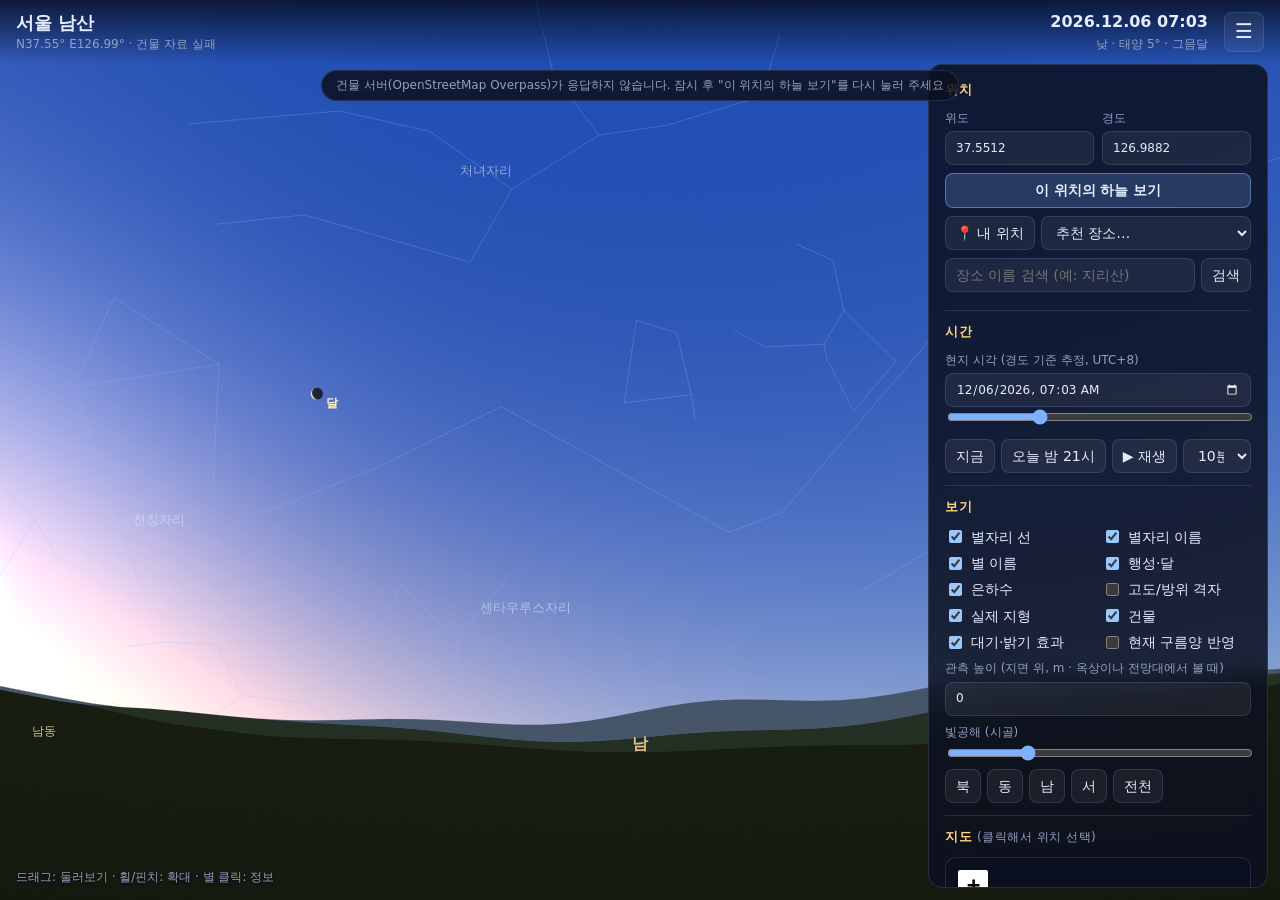
==== commit d805596e: "Make building loading robust and terrain-aware - split Overpass request into a light near query and " ====
--- a/standalone.html
+++ b/standalone.html
@@ -1233,6 +1233,7 @@
     const prof = emptyProfile();
     prof.observerElevation = h0;
     prof.grid = grid;
+    prof.distKm = DIST_KM;
     const eye = h0 + EYE_HEIGHT_M + extra;
     // 가장 낮은 지평선은 수평선의 강하각(dip)
     const dip = -Math.sqrt((2 * Math.max(eye, 1)) / (EARTH_R * 1000 / (1 - REFRACTION_K))) * 180 / Math.PI;
@@ -1343,19 +1344,27 @@
   const N_BINS = 1440; // 0.25° 간격 (건물 벽은 지형보다 각이 져서 촘촘하게)
   const NEAR_M = 700; // 이 거리 안의 건물은 모두
   const FAR_M = 6000; // 이 거리 안에서는 고층 건물만
+  const EARTH_R_M = 6371000;
   const DEFAULT_HEIGHT = { house: 7, detached: 7, garage: 3, shed: 3, apartments: 30, commercial: 15, office: 25, church: 15 };
-  const ENDPOINTS = ['https://overpass-api.de/api/interpreter', 'https://overpass.kumi.systems/api/interpreter'];
+  const ENDPOINTS = [
+    'https://overpass-api.de/api/interpreter',
+    'https://overpass.private.coffee/api/interpreter',
+    'https://overpass.kumi.systems/api/interpreter',
+  ];
   const cache = new Map();
 
-  function query(lat, lon) {
-    const near = `(around:${NEAR_M},${lat},${lon})`;
-    const far = `(around:${FAR_M},${lat},${lon})`;
-    return `[out:json][timeout:25];(
-way["building"]${near};
-way["building:part"]${near};
-way["building"]["height"]${far}(if:number(t["height"])>=50);
-way["building:part"]["height"]${far}(if:number(t["height"])>=50);
-way["building"]["building:levels"]${far}(if:number(t["building:levels"])>=16);
+  function nearQuery(lat, lon) {
+    const a = `(around:${NEAR_M},${lat},${lon})`;
+    return `[out:json][timeout:40];(way["building"]${a};way["building:part"]${a};);out tags geom qt;`;
+  }
+
+  // 먼 곳은 높이·층수 태그가 있는 건물만 골라 서버 부담을 줄인다
+  function farQuery(lat, lon) {
+    const a = `(around:${FAR_M},${lat},${lon})`;
+    return `[out:json][timeout:60];(
+way["building"]["height"]${a}(if:number(t["height"])>=50);
+way["building:part"]["height"]${a}(if:number(t["height"])>=50);
+way["building"]["building:levels"]${a}(if:number(t["building:levels"])>=16);
 );out tags geom qt;`;
   }
 
@@ -1367,29 +1376,43 @@
     return DEFAULT_HEIGHT[tags.building] || 9;
   }
 
+  async function runQuery(q) {
+    let lastErr = null;
+    for (const url of ENDPOINTS) {
+      try {
+        const res = await fetch(url, { method: 'POST', body: 'data=' + encodeURIComponent(q),
+          headers: { 'Content-Type': 'application/x-www-form-urlencoded' } });
+        if (!res.ok) throw new Error(`HTTP ${res.status}`);
+        const json = await res.json();
+        // 시간 초과 등은 HTTP 200에 remark로만 알려 준다
+        if (json.remark && /error|timed out|out of memory/i.test(json.remark)) throw new Error(json.remark);
+        return json.elements || [];
+      } catch (e) {
+        lastErr = e;
+      }
+    }
+    throw lastErr || new Error('no endpoint');
+  }
+
   async function load(lat, lon) {
     const key = lat.toFixed(4) + ',' + lon.toFixed(4);
     if (cache.has(key)) return cache.get(key);
-    let json = null, lastErr = null;
-    for (const url of ENDPOINTS) {
-      try {
-        const res = await fetch(url, { method: 'POST', body: 'data=' + encodeURIComponent(query(lat, lon)),
-          headers: { 'Content-Type': 'application/x-www-form-urlencoded' } });
-        if (!res.ok) throw new Error('overpass HTTP ' + res.status);
-        json = await res.json();
-        break;
-      } catch (e) { lastErr = e; }
-    }
-    if (!json) throw lastErr;
+    const [near, far] = await Promise.allSettled([runQuery(nearQuery(lat, lon)), runQuery(farQuery(lat, lon))]);
+    if (near.status === 'rejected' && far.status === 'rejected') throw near.reason;
     const kx = 111320 * Math.cos((lat * Math.PI) / 180), ky = 110540;
+    const seen = new Set();
     const list = [];
-    for (const el of json.elements || []) {
-      if (!el.geometry || el.geometry.length < 3) continue;
-      const pts = el.geometry.map((g) => [(g.lon - lon) * kx, (g.lat - lat) * ky]);
-      list.push({ pts, h: heightOf(el.tags || {}) });
-    }
-    const data = { list };
-    cache.set(key, data);
+    for (const r of [near, far]) {
+      if (r.status !== 'fulfilled') continue;
+      for (const el of r.value) {
+        if (seen.has(el.id) || !el.geometry || el.geometry.length < 3) continue;
+        seen.add(el.id);
+        const pts = el.geometry.map((g) => [(g.lon - lon) * kx, (g.lat - lat) * ky]);
+        list.push({ pts, h: heightOf(el.tags || {}) });
+      }
+    }
+    const data = { list, nearOk: near.status === 'fulfilled', farOk: far.status === 'fulfilled' };
+    if (data.nearOk && data.farOk) cache.set(key, data);
     return data;
   }
 
@@ -1402,14 +1425,41 @@
     return inside;
   }
 
-  // eye: 관측자 눈높이 (지면 기준 m). 결과: 방위 칸마다 건물 꼭대기 고도각(°)과 거리(km)
-  function profile(data, eye) {
+  // 지형 고도 자료로 (방위, 거리) 지점의 땅 높이를 관측 지점 대비로 추정한다.
+  // 고도 자료(90 m)는 건물 높이가 일부 섞인 표면 모델이라, 앞뒤 표본 중 낮은 쪽을 쓴다.
+  function groundFn(terrain) {
+    if (!terrain || !terrain.grid) return () => 0;
+    const dist = terrain.distKm;
+    const grid = terrain.grid;
+    const h0 = terrain.observerElevation;
+    const nAz = grid.length;
+    return (az, dKm) => {
+      const row = grid[Math.round((az / 360) * nAz) % nAz];
+      if (dKm <= dist[0]) return 0;
+      let k = 0;
+      while (k < dist.length - 2 && dist[k + 1] < dKm) k++;
+      const a = row[k], b = row[k + 1];
+      const g = a == null ? b : b == null ? a : Math.min(a, b);
+      return g == null ? 0 : g - h0;
+    };
+  }
+
+  // eye: 관측자 눈높이 (지면 기준 m). terrain: 지형 윤곽 결과(있으면 건물 밑동 높이에 반영).
+  // 결과: 방위 칸마다 건물 꼭대기 고도각(°)과 거리(km)
+  function profile(data, eye, terrain) {
     const top = new Float32Array(N_BINS).fill(-90);
     const dist = new Float32Array(N_BINS).fill(10);
     const binDeg = 360 / N_BINS;
+    const ground = groundFn(terrain);
     for (const b of data.list) {
       if (containsOrigin(b.pts)) continue; // 관측자가 서 있는 건물은 제외
       const pts = b.pts;
+      let cx = 0, cy = 0;
+      for (const p of pts) { cx += p[0]; cy += p[1]; }
+      cx /= pts.length; cy /= pts.length;
+      const cd = Math.hypot(cx, cy);
+      const base = ground(((Math.atan2(cx, cy) * 180) / Math.PI + 360) % 360, cd / 1000);
+      const rel = base + b.h - eye;
       for (let i = 0; i < pts.length; i++) {
         const p = pts[i], q = pts[(i + 1) % pts.length];
         const az1 = Math.atan2(p[0], p[1]) / (Math.PI / 180);
@@ -1420,7 +1470,8 @@
           const t = k / n;
           const x = p[0] + (q[0] - p[0]) * t, y = p[1] + (q[1] - p[1]) * t;
           const d = Math.max(Math.hypot(x, y), 3);
-          const ang = (Math.atan2(b.h - eye, d) * 180) / Math.PI;
+          const drop = (d * d) / (2 * EARTH_R_M) * 0.87; // 지구 곡률 (대기 굴절 보정 포함)
+          const ang = (Math.atan2(rel - drop, d) * 180) / Math.PI;
           const az = ((Math.atan2(x, y) * 180) / Math.PI + 360) % 360;
           const bin = Math.floor(az / binDeg) % N_BINS;
           if (ang > top[bin]) { top[bin] = ang; dist[bin] = d / 1000; }
@@ -2367,13 +2418,23 @@
       showStatus('지형 자료를 받지 못해 가상 지형을 표시합니다 (오프라인?)', 4000);
     });
 
+    state.buildingStatus = '건물 불러오는 중…';
     window.Buildings.load(lat, lon).then((data) => {
       if (token !== state.loadToken) return;
       state.buildingData = data;
+      const n = data.list.length;
+      state.buildingStatus = n ? `건물 ${n.toLocaleString()}개` : '주변에 등록된 건물 없음';
+      if (!data.nearOk || !data.farOk) state.buildingStatus += ' (일부만 받음)';
       applyEyeHeight();
-      if (data.list.length) showStatus(`주변 건물 ${data.list.length.toLocaleString()}개를 반영했습니다 (OpenStreetMap)`, 3000);
-    }).catch(() => {
-      if (token === state.loadToken) showStatus('건물 자료를 받지 못했습니다 (OpenStreetMap 서버 응답 없음)', 3500);
+      updateMeta();
+      showStatus(n ? `주변 건물 ${n.toLocaleString()}개를 반영했습니다 (OpenStreetMap)`
+        : 'OpenStreetMap에 이 주변 건물이 등록되어 있지 않습니다', 4000);
+    }).catch((e) => {
+      if (token !== state.loadToken) return;
+      console.warn('건물 자료 오류:', e);
+      state.buildingStatus = '건물 자료 실패';
+      updateMeta();
+      showStatus('건물 서버(OpenStreetMap Overpass)가 응답하지 않습니다. 잠시 후 "이 위치의 하늘 보기"를 다시 눌러 주세요', 6000);
     });
 
     window.Terrain.loadLocalInfo(lat, lon).then((info) => {
@@ -2399,7 +2460,7 @@
     const extra = Math.max(0, parseFloat($('eyeHeight').value) || 0);
     sky.eyeHeight = window.Terrain.EYE_HEIGHT_M + extra;
     if (state.baseProfile) sky.setProfile(window.Terrain.reprofile(state.baseProfile, extra));
-    sky.setBuildings(state.buildingData ? window.Buildings.profile(state.buildingData, sky.eyeHeight) : null);
+    sky.setBuildings(state.buildingData ? window.Buildings.profile(state.buildingData, sky.eyeHeight, state.baseProfile) : null);
     requestDraw();
     scheduleUrlUpdate();
   }
@@ -2414,6 +2475,7 @@
     const li = state.localInfo;
     if (li && li.cloudCover != null) parts.push(`현재 구름 ${li.cloudCover}%`);
     if (li && li.temperature != null) parts.push(`${li.temperature}°C`);
+    if (state.buildingStatus) parts.push(state.buildingStatus);
     $('placeMeta').textContent = parts.join(' · ');
     $('tzLabel').textContent = `(${state.tzName ? state.tzName + ', ' : ''}${formatOffset(state.offsetMin)})`;
   }
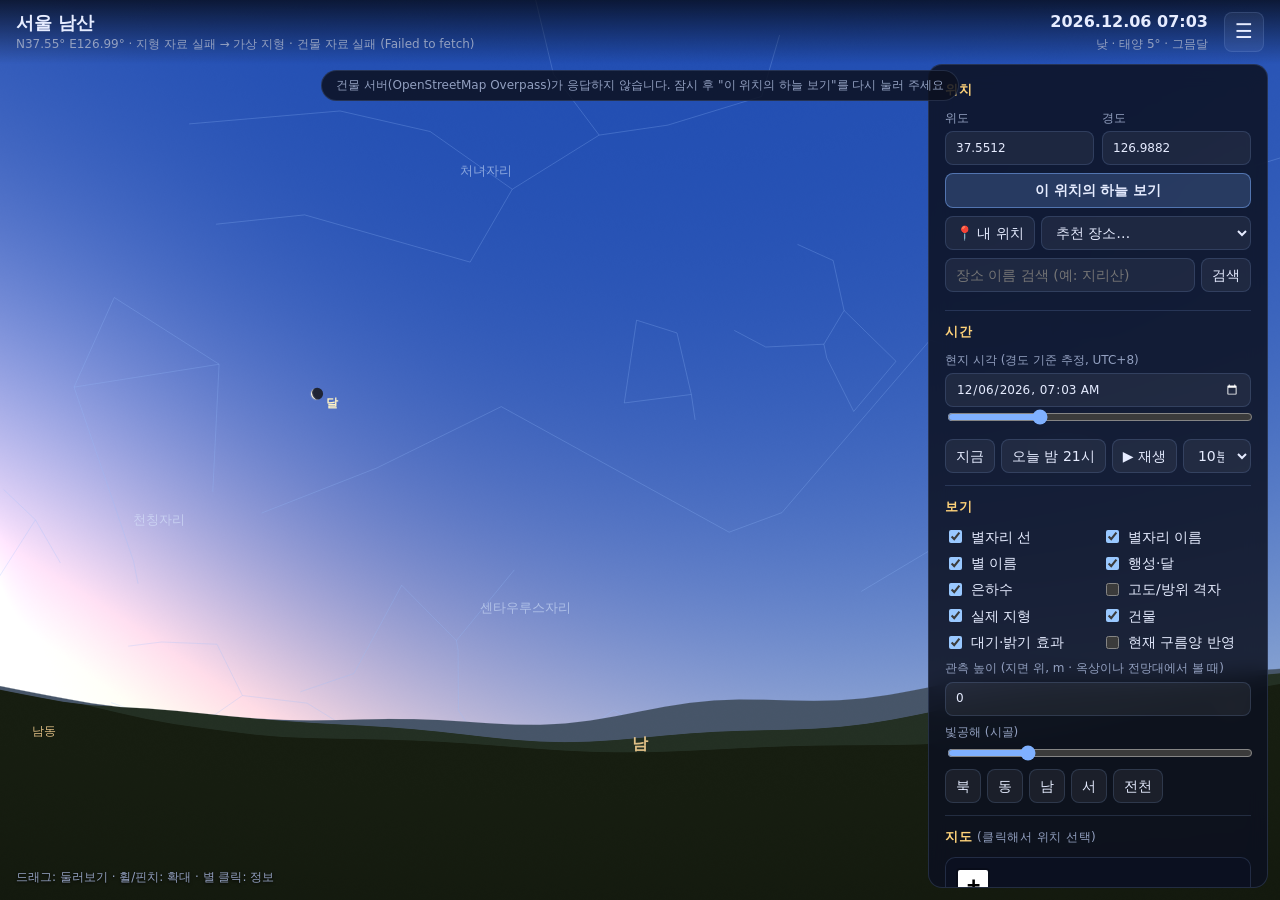
==== commit 86dc89e6: "Fix terrain/timezone failing from Open-Meteo rate limits; stream buildings The horizon used ~2700 Op" ====
--- a/standalone.html
+++ b/standalone.html
@@ -929,7 +929,7 @@
     </section>
 
     <p class="credits">
-      별 자료: Hipparcos·Yale BSC (d3-celestial, BSD-3) · 지형·시간대: Open-Meteo · 건물: OpenStreetMap (Overpass) · 지명: OpenStreetMap Nominatim ·
+      별 자료: Hipparcos·Yale BSC (d3-celestial, BSD-3) · 지형: AWS Terrain Tiles · 시간대: Open-Meteo · 건물: OpenStreetMap (Overpass) · 지명: OpenStreetMap Nominatim ·
       위성 사진: Esri World Imagery
     </p>
   </aside>
@@ -1170,7 +1170,7 @@
 </script>
   <script>
 // 관측 지점 주변 지형으로 지평선 윤곽(산 능선)을 만든다.
-// 고도 자료: Open-Meteo Elevation API (Copernicus DEM 90 m). 실패하면 위치 기반 가상 지형을 쓴다.
+// 고도 자료: AWS Terrain Tiles (SRTM 등, terrarium PNG). 실패하면 위치 기반 가상 지형을 쓴다.
 (function (root) {
   'use strict';
 
@@ -1193,27 +1193,74 @@
     return [(p2 * 180) / Math.PI, ((((l2 * 180) / Math.PI + 540) % 360) - 180)];
   }
 
-  async function fetchElevations(points, onProgress) {
-    const out = new Array(points.length);
-    const chunks = [];
-    for (let i = 0; i < points.length; i += 100) chunks.push(i);
+  // 고도 타일 (AWS Terrain Tiles, terrarium 형식: 고도 = R·256 + G + B/256 − 32768 m).
+  // 가까운 곳은 촘촘한 줌, 먼 곳은 성긴 줌의 타일에서 값을 읽는다. 호출 횟수 제한이 없다.
+  const TILE_URL = 'https://s3.amazonaws.com/elevation-tiles-prod/terrarium/{z}/{x}/{y}.png';
+  const NEAR_ZOOM = 12;
+  const FAR_ZOOM = 9;
+  const NEAR_ZOOM_KM = 5;
+  const tileCache = new Map();
+
+  function tileXY(lat, lon, z) {
+    const n = 2 ** z;
+    const r = (lat * Math.PI) / 180;
+    return [((lon + 180) / 360) * n, ((1 - Math.log(Math.tan(r) + 1 / Math.cos(r)) / Math.PI) / 2) * n];
+  }
+
+  async function fetchTile(z, x, y) {
+    const n = 2 ** z;
+    const key = `${z}/${((x % n) + n) % n}/${y}`;
+    if (!tileCache.has(key)) {
+      tileCache.set(key, (async () => {
+        const res = await fetchWithTimeout(TILE_URL.replace('{z}/{x}/{y}', key), {}, 20000);
+        if (!res.ok) throw new Error('고도 타일 HTTP ' + res.status);
+        const bmp = await createImageBitmap(await res.blob());
+        const c = document.createElement('canvas');
+        c.width = bmp.width;
+        c.height = bmp.height;
+        const g = c.getContext('2d', { willReadFrequently: true });
+        g.drawImage(bmp, 0, 0);
+        const px = g.getImageData(0, 0, c.width, c.height).data;
+        const elev = new Float32Array(c.width * c.height);
+        for (let i = 0; i < elev.length; i++) elev[i] = px[i * 4] * 256 + px[i * 4 + 1] + px[i * 4 + 2] / 256 - 32768;
+        return { size: c.width, elev };
+      })());
+      tileCache.get(key).catch(() => tileCache.delete(key));
+    }
+    return tileCache.get(key);
+  }
+
+  async function fetchElevations(points, zooms, onProgress) {
+    const need = new Map();
+    const coords = points.map(([lat, lon], i) => {
+      const z = zooms[i];
+      const [tx, ty] = tileXY(lat, lon, z);
+      const key = `${z}/${Math.floor(tx)}/${Math.floor(ty)}`;
+      need.set(key, [z, Math.floor(tx), Math.floor(ty)]);
+      return [z, tx, ty];
+    });
     let done = 0;
-    const worker = async () => {
-      while (chunks.length) {
-        const start = chunks.shift();
-        const part = points.slice(start, start + 100);
-        const url = 'https://api.open-meteo.com/v1/elevation?latitude=' +
-          part.map((p) => p[0].toFixed(5)).join(',') + '&longitude=' + part.map((p) => p[1].toFixed(5)).join(',');
-        const res = await fetch(url);
-        if (!res.ok) throw new Error('elevation HTTP ' + res.status);
-        const json = await res.json();
-        json.elevation.forEach((e, k) => { out[start + k] = e; });
-        done++;
-        if (onProgress) onProgress(done / Math.ceil(points.length / 100));
-      }
-    };
-    await Promise.all([worker(), worker(), worker(), worker()]);
-    return out;
+    const tiles = new Map();
+    await Promise.all([...need].map(async ([key, [z, x, y]]) => {
+      tiles.set(key, await fetchTile(z, x, y));
+      done++;
+      if (onProgress) onProgress(done / need.size);
+    }));
+    return coords.map(([z, tx, ty]) => {
+      const t = tiles.get(`${z}/${Math.floor(tx)}/${Math.floor(ty)}`);
+      const s = t.size;
+      const fx = Math.min(s - 1.001, Math.max(0, (tx - Math.floor(tx)) * s - 0.5));
+      const fy = Math.min(s - 1.001, Math.max(0, (ty - Math.floor(ty)) * s - 0.5));
+      const x0 = Math.floor(fx), y0 = Math.floor(fy), u = fx - x0, v = fy - y0;
+      const e = (x, y) => t.elev[y * s + x];
+      return (e(x0, y0) * (1 - u) + e(x0 + 1, y0) * u) * (1 - v) + (e(x0, y0 + 1) * (1 - u) + e(x0 + 1, y0 + 1) * u) * v;
+    });
+  }
+
+  function fetchWithTimeout(url, opts, ms) {
+    const ctl = new AbortController();
+    const timer = setTimeout(() => ctl.abort(), ms);
+    return fetch(url, Object.assign({}, opts, { signal: ctl.signal })).finally(() => clearTimeout(timer));
   }
 
   function elevationAngle(h0, h, distKm) {
@@ -1242,7 +1289,7 @@
       for (let k = 0; k < DIST_KM.length; k++) {
         const h = grid[a][k];
         if (h == null || Number.isNaN(h)) continue;
-        const ang = elevationAngle(eye, h, DIST_KM[k]);
+        const ang = elevationAngle(eye, Math.max(h, 0), DIST_KM[k]); // 바다(음수 수심)는 수면 0 m
         far = Math.max(far, ang);
         if (DIST_KM[k] <= MID_KM) mid = Math.max(mid, ang);
         if (DIST_KM[k] <= NEAR_KM) near = Math.max(near, ang);
@@ -1282,10 +1329,12 @@
     for (let a = 0; a < N_AZ; a++) {
       for (const d of DIST_KM) points.push(destination(lat, lon, (a * 360) / N_AZ, d));
     }
-    const elev = await fetchElevations(points, onProgress);
+    const zooms = [NEAR_ZOOM];
+    for (let a = 0; a < N_AZ; a++) for (const d of DIST_KM) zooms.push(d <= NEAR_ZOOM_KM ? NEAR_ZOOM : FAR_ZOOM);
+    const elev = await fetchElevations(points, zooms, onProgress);
     const grid = [];
     for (let a = 0; a < N_AZ; a++) grid.push(elev.slice(1 + a * DIST_KM.length, 1 + (a + 1) * DIST_KM.length));
-    const prof = buildProfile(elev[0] || 0, grid);
+    const prof = buildProfile(Math.max(elev[0] || 0, 0), grid);
     prof.source = 'dem';
     cache.set(key, prof);
     return prof;
@@ -1303,7 +1352,7 @@
   async function loadLocalInfo(lat, lon) {
     const url = 'https://api.open-meteo.com/v1/forecast?latitude=' + lat.toFixed(4) + '&longitude=' + lon.toFixed(4) +
       '&timezone=auto&current=cloud_cover,temperature_2m,is_day';
-    const res = await fetch(url);
+    const res = await fetchWithTimeout(url, {}, 15000);
     if (!res.ok) throw new Error('forecast HTTP ' + res.status);
     const j = await res.json();
     return {
@@ -1315,7 +1364,7 @@
   // 지명 (OpenStreetMap Nominatim)
   async function reverseGeocode(lat, lon) {
     const url = 'https://nominatim.openstreetmap.org/reverse?format=jsonv2&zoom=10&accept-language=ko&lat=' + lat + '&lon=' + lon;
-    const res = await fetch(url);
+    const res = await fetchWithTimeout(url, {}, 15000);
     if (!res.ok) throw new Error('geocode HTTP ' + res.status);
     const j = await res.json();
     if (j.error) return null;
@@ -1326,12 +1375,12 @@
 
   async function searchPlace(query) {
     const url = 'https://nominatim.openstreetmap.org/search?format=jsonv2&limit=5&accept-language=ko&q=' + encodeURIComponent(query);
-    const res = await fetch(url);
+    const res = await fetchWithTimeout(url, {}, 15000);
     if (!res.ok) throw new Error('search HTTP ' + res.status);
     return (await res.json()).map((r) => ({ name: r.display_name, lat: +r.lat, lon: +r.lon }));
   }
 
-  root.Terrain = { N_AZ, EYE_HEIGHT_M, loadHorizon, reprofile, syntheticProfile, emptyProfile, loadLocalInfo, reverseGeocode, searchPlace };
+  root.Terrain = { N_AZ, fetchWithTimeout, EYE_HEIGHT_M, loadHorizon, reprofile, syntheticProfile, emptyProfile, loadLocalInfo, reverseGeocode, searchPlace };
 })(window);
 
 </script>
@@ -1376,42 +1425,54 @@
     return DEFAULT_HEIGHT[tags.building] || 9;
   }
 
-  async function runQuery(q) {
+  async function runQuery(q, timeoutMs) {
     let lastErr = null;
     for (const url of ENDPOINTS) {
       try {
-        const res = await fetch(url, { method: 'POST', body: 'data=' + encodeURIComponent(q),
-          headers: { 'Content-Type': 'application/x-www-form-urlencoded' } });
+        const res = await root.Terrain.fetchWithTimeout(url, { method: 'POST', body: 'data=' + encodeURIComponent(q),
+          headers: { 'Content-Type': 'application/x-www-form-urlencoded' } }, timeoutMs);
         if (!res.ok) throw new Error(`HTTP ${res.status}`);
         const json = await res.json();
         // 시간 초과 등은 HTTP 200에 remark로만 알려 준다
         if (json.remark && /error|timed out|out of memory/i.test(json.remark)) throw new Error(json.remark);
         return json.elements || [];
       } catch (e) {
-        lastErr = e;
+        lastErr = e.name === 'AbortError' ? new Error('응답 시간 초과') : e;
       }
     }
     throw lastErr || new Error('no endpoint');
   }
 
-  async function load(lat, lon) {
+  // onUpdate(data)는 가까운 건물이 도착했을 때, 먼 고층 건물까지 도착했을 때 각각 불린다.
+  // 반환 promise는 두 요청이 모두 끝나면 최종 data로 풀리고, 둘 다 실패하면 거부된다.
+  async function load(lat, lon, onUpdate) {
     const key = lat.toFixed(4) + ',' + lon.toFixed(4);
-    if (cache.has(key)) return cache.get(key);
-    const [near, far] = await Promise.allSettled([runQuery(nearQuery(lat, lon)), runQuery(farQuery(lat, lon))]);
-    if (near.status === 'rejected' && far.status === 'rejected') throw near.reason;
+    if (cache.has(key)) {
+      if (onUpdate) onUpdate(cache.get(key));
+      return cache.get(key);
+    }
     const kx = 111320 * Math.cos((lat * Math.PI) / 180), ky = 110540;
     const seen = new Set();
-    const list = [];
-    for (const r of [near, far]) {
-      if (r.status !== 'fulfilled') continue;
-      for (const el of r.value) {
+    const data = { list: [], nearOk: null, farOk: null, done: false };
+    const add = (elements) => {
+      for (const el of elements) {
         if (seen.has(el.id) || !el.geometry || el.geometry.length < 3) continue;
         seen.add(el.id);
         const pts = el.geometry.map((g) => [(g.lon - lon) * kx, (g.lat - lat) * ky]);
-        list.push({ pts, h: heightOf(el.tags || {}) });
+        data.list.push({ pts, h: heightOf(el.tags || {}) });
       }
-    }
-    const data = { list, nearOk: near.status === 'fulfilled', farOk: far.status === 'fulfilled' };
+    };
+    const part = (q, ms, flag) => runQuery(q, ms).then((els) => {
+      add(els);
+      data[flag] = true;
+      if (onUpdate) onUpdate(data);
+    }, (e) => {
+      data[flag] = false;
+      throw e;
+    });
+    const [near, far] = await Promise.allSettled([part(nearQuery(lat, lon), 30000, 'nearOk'), part(farQuery(lat, lon), 70000, 'farOk')]);
+    data.done = true;
+    if (near.status === 'rejected' && far.status === 'rejected') throw near.reason;
     if (data.nearOk && data.farOk) cache.set(key, data);
     return data;
   }
@@ -1426,7 +1487,7 @@
   }
 
   // 지형 고도 자료로 (방위, 거리) 지점의 땅 높이를 관측 지점 대비로 추정한다.
-  // 고도 자료(90 m)는 건물 높이가 일부 섞인 표면 모델이라, 앞뒤 표본 중 낮은 쪽을 쓴다.
+  // 고도 자료가 성겨서(수십~수백 m) 앞뒤 표본 중 낮은 쪽을 써 건물이 떠 보이지 않게 한다.
   function groundFn(terrain) {
     if (!terrain || !terrain.grid) return () => 0;
     const dist = terrain.distKm;
@@ -2388,8 +2449,14 @@
     $('lat').value = lat.toFixed(4);
     $('lon').value = lon.toFixed(4);
     state.localInfo = null;
-    state.offsetMin = Math.round(lon / 15) * 60;
-    state.tzName = '경도 기준 추정';
+    const browserOff = -new Date().getTimezoneOffset();
+    if (Math.abs(browserOff - (lon / 15) * 60) <= 90) {
+      state.offsetMin = browserOff;
+      state.tzName = '이 기기 시간대';
+    } else {
+      state.offsetMin = Math.round(lon / 15) * 60;
+      state.tzName = '경도 기준 추정';
+    }
     $('placeName').textContent = name || `${fmtCoord(lat, '북위', '남위')} ${fmtCoord(lon, '동경', '서경')}`;
     updateMeta();
     setTime(sky.time);
@@ -2412,27 +2479,36 @@
       updateMeta();
       showStatus('실제 지형(수치표고모델)을 적용했습니다', 2500);
       requestDraw();
-    }).catch(() => {
+    }).catch((e) => {
       if (token !== state.loadToken) return;
+      console.warn('지형 자료 오류:', e);
       state.elevation = null;
-      showStatus('지형 자료를 받지 못해 가상 지형을 표시합니다 (오프라인?)', 4000);
+      state.terrainStatus = '지형 자료 실패 → 가상 지형';
+      updateMeta();
+      showStatus('지형 자료를 받지 못해 가상 지형을 표시합니다', 4000);
     });
 
     state.buildingStatus = '건물 불러오는 중…';
-    window.Buildings.load(lat, lon).then((data) => {
+    state.terrainStatus = '';
+    const onBuildings = (data) => {
       if (token !== state.loadToken) return;
       state.buildingData = data;
       const n = data.list.length;
       state.buildingStatus = n ? `건물 ${n.toLocaleString()}개` : '주변에 등록된 건물 없음';
-      if (!data.nearOk || !data.farOk) state.buildingStatus += ' (일부만 받음)';
+      if (!data.done) state.buildingStatus += ' (먼 고층 건물 받는 중…)';
+      else if (!data.nearOk || !data.farOk) state.buildingStatus += ' (일부만 받음)';
       applyEyeHeight();
       updateMeta();
-      showStatus(n ? `주변 건물 ${n.toLocaleString()}개를 반영했습니다 (OpenStreetMap)`
-        : 'OpenStreetMap에 이 주변 건물이 등록되어 있지 않습니다', 4000);
+    };
+    window.Buildings.load(lat, lon, onBuildings).then((data) => {
+      onBuildings(data);
+      if (token === state.loadToken && data.list.length) {
+        showStatus(`주변 건물 ${data.list.length.toLocaleString()}개를 반영했습니다 (OpenStreetMap)`, 3000);
+      }
     }).catch((e) => {
       if (token !== state.loadToken) return;
       console.warn('건물 자료 오류:', e);
-      state.buildingStatus = '건물 자료 실패';
+      state.buildingStatus = `건물 자료 실패 (${e.message})`;
       updateMeta();
       showStatus('건물 서버(OpenStreetMap Overpass)가 응답하지 않습니다. 잠시 후 "이 위치의 하늘 보기"를 다시 눌러 주세요', 6000);
     });
@@ -2475,6 +2551,7 @@
     const li = state.localInfo;
     if (li && li.cloudCover != null) parts.push(`현재 구름 ${li.cloudCover}%`);
     if (li && li.temperature != null) parts.push(`${li.temperature}°C`);
+    if (state.terrainStatus) parts.push(state.terrainStatus);
     if (state.buildingStatus) parts.push(state.buildingStatus);
     $('placeMeta').textContent = parts.join(' · ');
     $('tzLabel').textContent = `(${state.tzName ? state.tzName + ', ' : ''}${formatOffset(state.offsetMin)})`;
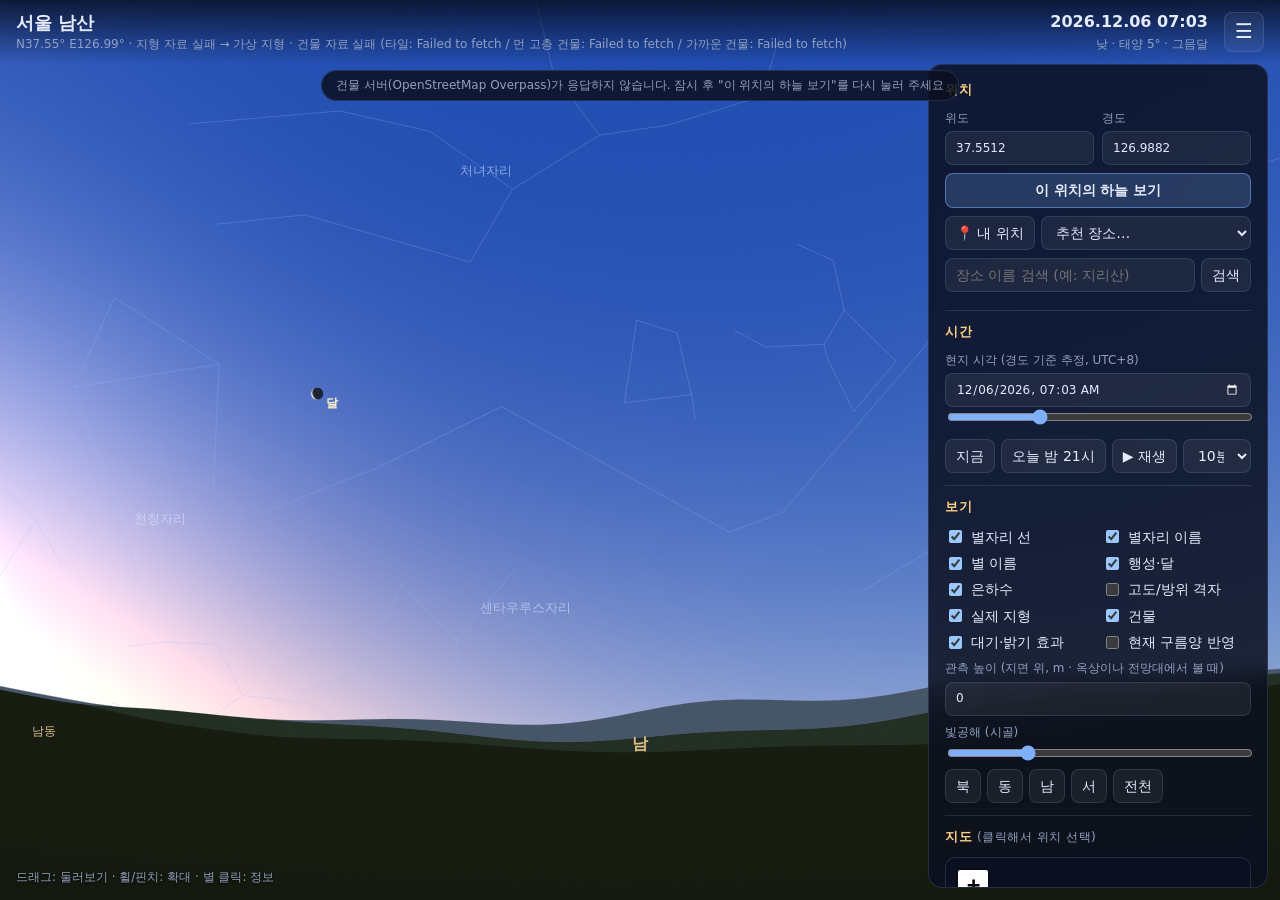
==== commit f4a99eb4: "Load nearby buildings from OpenFreeMap vector tiles The public Overpass servers often never answer, " ====
--- a/standalone.html
+++ b/standalone.html
@@ -929,7 +929,7 @@
     </section>
 
     <p class="credits">
-      별 자료: Hipparcos·Yale BSC (d3-celestial, BSD-3) · 지형: AWS Terrain Tiles · 시간대: Open-Meteo · 건물: OpenStreetMap (Overpass) · 지명: OpenStreetMap Nominatim ·
+      별 자료: Hipparcos·Yale BSC (d3-celestial, BSD-3) · 지형: AWS Terrain Tiles · 시간대: Open-Meteo · 건물: OpenStreetMap (OpenFreeMap, Overpass) · 지명: OpenStreetMap Nominatim ·
       위성 사진: Esri World Imagery
     </p>
   </aside>
@@ -1386,25 +1386,188 @@
 </script>
   <script>
 // 주변 건물로 지평선 윤곽을 만든다.
-// 건물 자료: OpenStreetMap (Overpass API). 높이 태그가 없으면 층수 × 3.2 m, 그것도 없으면 기본 높이를 쓴다.
+// 건물 자료 (모두 OpenStreetMap):
+//  - 가까운 건물: OpenFreeMap 벡터 타일(CDN, render_height 포함). 실패하면 Overpass API로 대신 받는다.
+//  - 먼 고층 건물: Overpass API (높이 50 m 이상 또는 16층 이상만)
 (function (root) {
   'use strict';
 
   const N_BINS = 1440; // 0.25° 간격 (건물 벽은 지형보다 각이 져서 촘촘하게)
-  const NEAR_M = 700; // 이 거리 안의 건물은 모두
+  const TILE_RADIUS_M = 1500; // 벡터 타일로 받는 범위
+  const NEAR_M = 700; // Overpass 대체 요청 범위
   const FAR_M = 6000; // 이 거리 안에서는 고층 건물만
+  const TILE_ZOOM = 14;
   const EARTH_R_M = 6371000;
   const DEFAULT_HEIGHT = { house: 7, detached: 7, garage: 3, shed: 3, apartments: 30, commercial: 15, office: 25, church: 15 };
+  const TILEJSON_URL = 'https://tiles.openfreemap.org/planet';
   const ENDPOINTS = [
     'https://overpass-api.de/api/interpreter',
     'https://overpass.private.coffee/api/interpreter',
     'https://overpass.kumi.systems/api/interpreter',
   ];
   const cache = new Map();
-
+  const fetchT = (url, opts, ms) => root.Terrain.fetchWithTimeout(url, opts, ms);
+
+  // ---------- Mapbox Vector Tile 해석 (건물 레이어만) ----------
+  function pbfReader(buf) {
+    let pos = 0;
+    const r = {
+      get eof() { return pos >= buf.length; },
+      get pos() { return pos; },
+      advance(n) { pos += n; },
+      varint() {
+        let v = 0, shift = 0, b;
+        do { b = buf[pos++]; v += (b & 0x7f) * 2 ** shift; shift += 7; } while (b & 0x80);
+        return v;
+      },
+      bytes() { const n = r.varint(); const out = buf.subarray(pos, pos + n); pos += n; return out; },
+      skip(wire) {
+        if (wire === 0) r.varint();
+        else if (wire === 1) pos += 8;
+        else if (wire === 2) pos += r.varint();
+        else if (wire === 5) pos += 4;
+        else throw new Error('pbf wire type ' + wire);
+      },
+      fields(fn) {
+        while (pos < buf.length) { const key = r.varint(); fn(key >> 3, key & 7); }
+      },
+    };
+    return r;
+  }
+  const utf8 = new TextDecoder();
+  const packed = (bytes) => { const r = pbfReader(bytes), out = []; while (!r.eof) out.push(r.varint()); return out; };
+  const zigzag = (n) => (n % 2 ? -(n + 1) / 2 : n / 2);
+
+  function decodeValue(bytes) {
+    const r = pbfReader(bytes);
+    let v = null;
+    const dv = new DataView(bytes.buffer, bytes.byteOffset, bytes.byteLength);
+    r.fields((f, w) => {
+      if (f === 1) v = utf8.decode(r.bytes());
+      else if (f === 2) { v = dv.getFloat32(r.pos, true); r.advance(4); }
+      else if (f === 3) { v = dv.getFloat64(r.pos, true); r.advance(8); }
+      else if (f === 4 || f === 5) v = r.varint();
+      else if (f === 6) v = zigzag(r.varint());
+      else if (f === 7) v = !!r.varint();
+      else r.skip(w);
+    });
+    return v;
+  }
+
+  // 반환: [{ rings: [[[x, y], ...]], props }] (x, y는 타일 안 좌표 0..extent)
+  function decodeBuildingLayer(buf) {
+    const tile = pbfReader(buf);
+    const out = [];
+    tile.fields((f, w) => {
+      if (f !== 3) return tile.skip(w);
+      const layer = pbfReader(tile.bytes());
+      let name = '', extent = 4096;
+      const keys = [], values = [], feats = [];
+      layer.fields((lf, lw) => {
+        if (lf === 1) name = utf8.decode(layer.bytes());
+        else if (lf === 2) feats.push(layer.bytes());
+        else if (lf === 3) keys.push(utf8.decode(layer.bytes()));
+        else if (lf === 4) values.push(layer.bytes());
+        else if (lf === 5) extent = layer.varint();
+        else layer.skip(lw);
+      });
+      if (name !== 'building') return;
+      const vals = values.map(decodeValue);
+      for (const fb of feats) {
+        const fr = pbfReader(fb);
+        let type = 0, tags = [], geom = [];
+        fr.fields((ff, fw) => {
+          if (ff === 2) tags = packed(fr.bytes());
+          else if (ff === 3) type = fr.varint();
+          else if (ff === 4) geom = packed(fr.bytes());
+          else fr.skip(fw);
+        });
+        if (type !== 3) continue; // 다각형만
+        const props = {};
+        for (let i = 0; i + 1 < tags.length; i += 2) props[keys[tags[i]]] = vals[tags[i + 1]];
+        const rings = [];
+        let x = 0, y = 0, ring = null;
+        for (let i = 0; i < geom.length;) {
+          const cmd = geom[i] & 7, count = geom[i] >> 3;
+          i++;
+          if (cmd === 1 || cmd === 2) {
+            for (let k = 0; k < count; k++) {
+              x += zigzag(geom[i++]);
+              y += zigzag(geom[i++]);
+              if (cmd === 1) { ring = []; rings.push(ring); }
+              ring.push([x / extent, y / extent]);
+            }
+          }
+        }
+        out.push({ rings: rings.filter((rg) => rg.length >= 3), props });
+      }
+    });
+    return out;
+  }
+
+  let tileUrlPromise = null;
+  function tileUrlTemplate() {
+    if (!tileUrlPromise) {
+      tileUrlPromise = fetchT(TILEJSON_URL, {}, 15000)
+        .then((res) => { if (!res.ok) throw new Error('타일 목록 HTTP ' + res.status); return res.json(); })
+        .then((j) => j.tiles[0]);
+      tileUrlPromise.catch(() => { tileUrlPromise = null; });
+    }
+    return tileUrlPromise;
+  }
+
+  async function fetchTileBytes(url) {
+    const res = await fetchT(url, {}, 20000);
+    if (res.status === 204 || res.status === 404) return null; // 빈 타일
+    if (!res.ok) throw new Error('건물 타일 HTTP ' + res.status);
+    let buf = new Uint8Array(await res.arrayBuffer());
+    if (buf[0] === 0x1f && buf[1] === 0x8b && typeof DecompressionStream !== 'undefined') {
+      const ds = new Blob([buf]).stream().pipeThrough(new DecompressionStream('gzip'));
+      buf = new Uint8Array(await new Response(ds).arrayBuffer());
+    }
+    return buf;
+  }
+
+  async function loadFromTiles(lat, lon) {
+    const tpl = await tileUrlTemplate();
+    const z = TILE_ZOOM, n = 2 ** z;
+    const toTile = (la, lo) => {
+      const r = (la * Math.PI) / 180;
+      return [((lo + 180) / 360) * n, ((1 - Math.log(Math.tan(r) + 1 / Math.cos(r)) / Math.PI) / 2) * n];
+    };
+    const dLat = TILE_RADIUS_M / 110540, dLon = TILE_RADIUS_M / (111320 * Math.cos((lat * Math.PI) / 180));
+    const [x0, y0] = toTile(lat + dLat, lon - dLon).map(Math.floor);
+    const [x1, y1] = toTile(lat - dLat, lon + dLon).map(Math.floor);
+    const kx = 111320 * Math.cos((lat * Math.PI) / 180), ky = 110540;
+    const jobs = [];
+    for (let tx = x0; tx <= x1; tx++) {
+      for (let ty = y0; ty <= y1; ty++) {
+        jobs.push(fetchTileBytes(tpl.replace('{z}', z).replace('{x}', tx).replace('{y}', ty)).then((buf) => {
+          if (!buf) return [];
+          const out = [];
+          for (const f of decodeBuildingLayer(buf)) {
+            if (f.props.hide_3d) continue;
+            const h = Number(f.props.render_height) || 5;
+            for (const ring of f.rings) {
+              const pts = ring.map(([fx, fy]) => {
+                const lo = ((tx + fx) / n) * 360 - 180;
+                const la = (Math.atan(Math.sinh(Math.PI * (1 - (2 * (ty + fy)) / n))) * 180) / Math.PI;
+                return [(lo - lon) * kx, (la - lat) * ky];
+              });
+              out.push({ pts, h });
+            }
+          }
+          return out;
+        }));
+      }
+    }
+    return (await Promise.all(jobs)).flat();
+  }
+
+  // ---------- Overpass ----------
   function nearQuery(lat, lon) {
     const a = `(around:${NEAR_M},${lat},${lon})`;
-    return `[out:json][timeout:40];(way["building"]${a};way["building:part"]${a};);out tags geom qt;`;
+    return `[out:json][timeout:25];(way["building"]${a};way["building:part"]${a};);out tags geom qt;`;
   }
 
   // 먼 곳은 높이·층수 태그가 있는 건물만 골라 서버 부담을 줄인다
@@ -1429,7 +1592,7 @@
     let lastErr = null;
     for (const url of ENDPOINTS) {
       try {
-        const res = await root.Terrain.fetchWithTimeout(url, { method: 'POST', body: 'data=' + encodeURIComponent(q),
+        const res = await fetchT(url, { method: 'POST', body: 'data=' + encodeURIComponent(q),
           headers: { 'Content-Type': 'application/x-www-form-urlencoded' } }, timeoutMs);
         if (!res.ok) throw new Error(`HTTP ${res.status}`);
         const json = await res.json();
@@ -1443,6 +1606,14 @@
     throw lastErr || new Error('no endpoint');
   }
 
+  function overpassToList(elements, lat, lon) {
+    const kx = 111320 * Math.cos((lat * Math.PI) / 180), ky = 110540;
+    return elements.filter((el) => el.geometry && el.geometry.length >= 3).map((el) => ({
+      pts: el.geometry.map((g) => [(g.lon - lon) * kx, (g.lat - lat) * ky]),
+      h: heightOf(el.tags || {}),
+    }));
+  }
+
   // onUpdate(data)는 가까운 건물이 도착했을 때, 먼 고층 건물까지 도착했을 때 각각 불린다.
   // 반환 promise는 두 요청이 모두 끝나면 최종 data로 풀리고, 둘 다 실패하면 거부된다.
   async function load(lat, lon, onUpdate) {
@@ -1451,28 +1622,38 @@
       if (onUpdate) onUpdate(cache.get(key));
       return cache.get(key);
     }
-    const kx = 111320 * Math.cos((lat * Math.PI) / 180), ky = 110540;
-    const seen = new Set();
-    const data = { list: [], nearOk: null, farOk: null, done: false };
-    const add = (elements) => {
-      for (const el of elements) {
-        if (seen.has(el.id) || !el.geometry || el.geometry.length < 3) continue;
-        seen.add(el.id);
-        const pts = el.geometry.map((g) => [(g.lon - lon) * kx, (g.lat - lat) * ky]);
-        data.list.push({ pts, h: heightOf(el.tags || {}) });
-      }
-    };
-    const part = (q, ms, flag) => runQuery(q, ms).then((els) => {
-      add(els);
-      data[flag] = true;
+    const data = { list: [], nearOk: null, farOk: null, done: false, errors: [] };
+    const nearTask = loadFromTiles(lat, lon).catch((e) => {
+      data.errors.push('타일: ' + e.message);
+      return runQuery(nearQuery(lat, lon), 30000).then((els) => overpassToList(els, lat, lon));
+    }).then((list) => {
+      data.list.push(...list);
+      data.nearOk = true;
       if (onUpdate) onUpdate(data);
     }, (e) => {
-      data[flag] = false;
+      data.nearOk = false;
+      data.errors.push('가까운 건물: ' + e.message);
       throw e;
     });
-    const [near, far] = await Promise.allSettled([part(nearQuery(lat, lon), 30000, 'nearOk'), part(farQuery(lat, lon), 70000, 'farOk')]);
+    const farTask = runQuery(farQuery(lat, lon), 40000).then((els) => {
+      const seen = new Set();
+      // 가까운 범위는 이미 타일로 받았으므로 먼 건물만 더한다
+      for (const b of overpassToList(els, lat, lon)) {
+        const c = b.pts[0];
+        if (Math.hypot(c[0], c[1]) < TILE_RADIUS_M * 0.9 && data.nearOk) continue;
+        const k = c[0].toFixed(0) + ',' + c[1].toFixed(0);
+        if (!seen.has(k)) { seen.add(k); data.list.push(b); }
+      }
+      data.farOk = true;
+      if (onUpdate) onUpdate(data);
+    }, (e) => {
+      data.farOk = false;
+      data.errors.push('먼 고층 건물: ' + e.message);
+      throw e;
+    });
+    const [near, far] = await Promise.allSettled([nearTask, farTask]);
     data.done = true;
-    if (near.status === 'rejected' && far.status === 'rejected') throw near.reason;
+    if (near.status === 'rejected' && far.status === 'rejected') throw new Error(data.errors.join(' / '));
     if (data.nearOk && data.farOk) cache.set(key, data);
     return data;
   }
@@ -1542,7 +1723,7 @@
     return { top, dist, count: data.list.length };
   }
 
-  root.Buildings = { N_BINS, load, profile };
+  root.Buildings = { N_BINS, load, profile, decodeBuildingLayer };
 })(window);
 
 </script>
